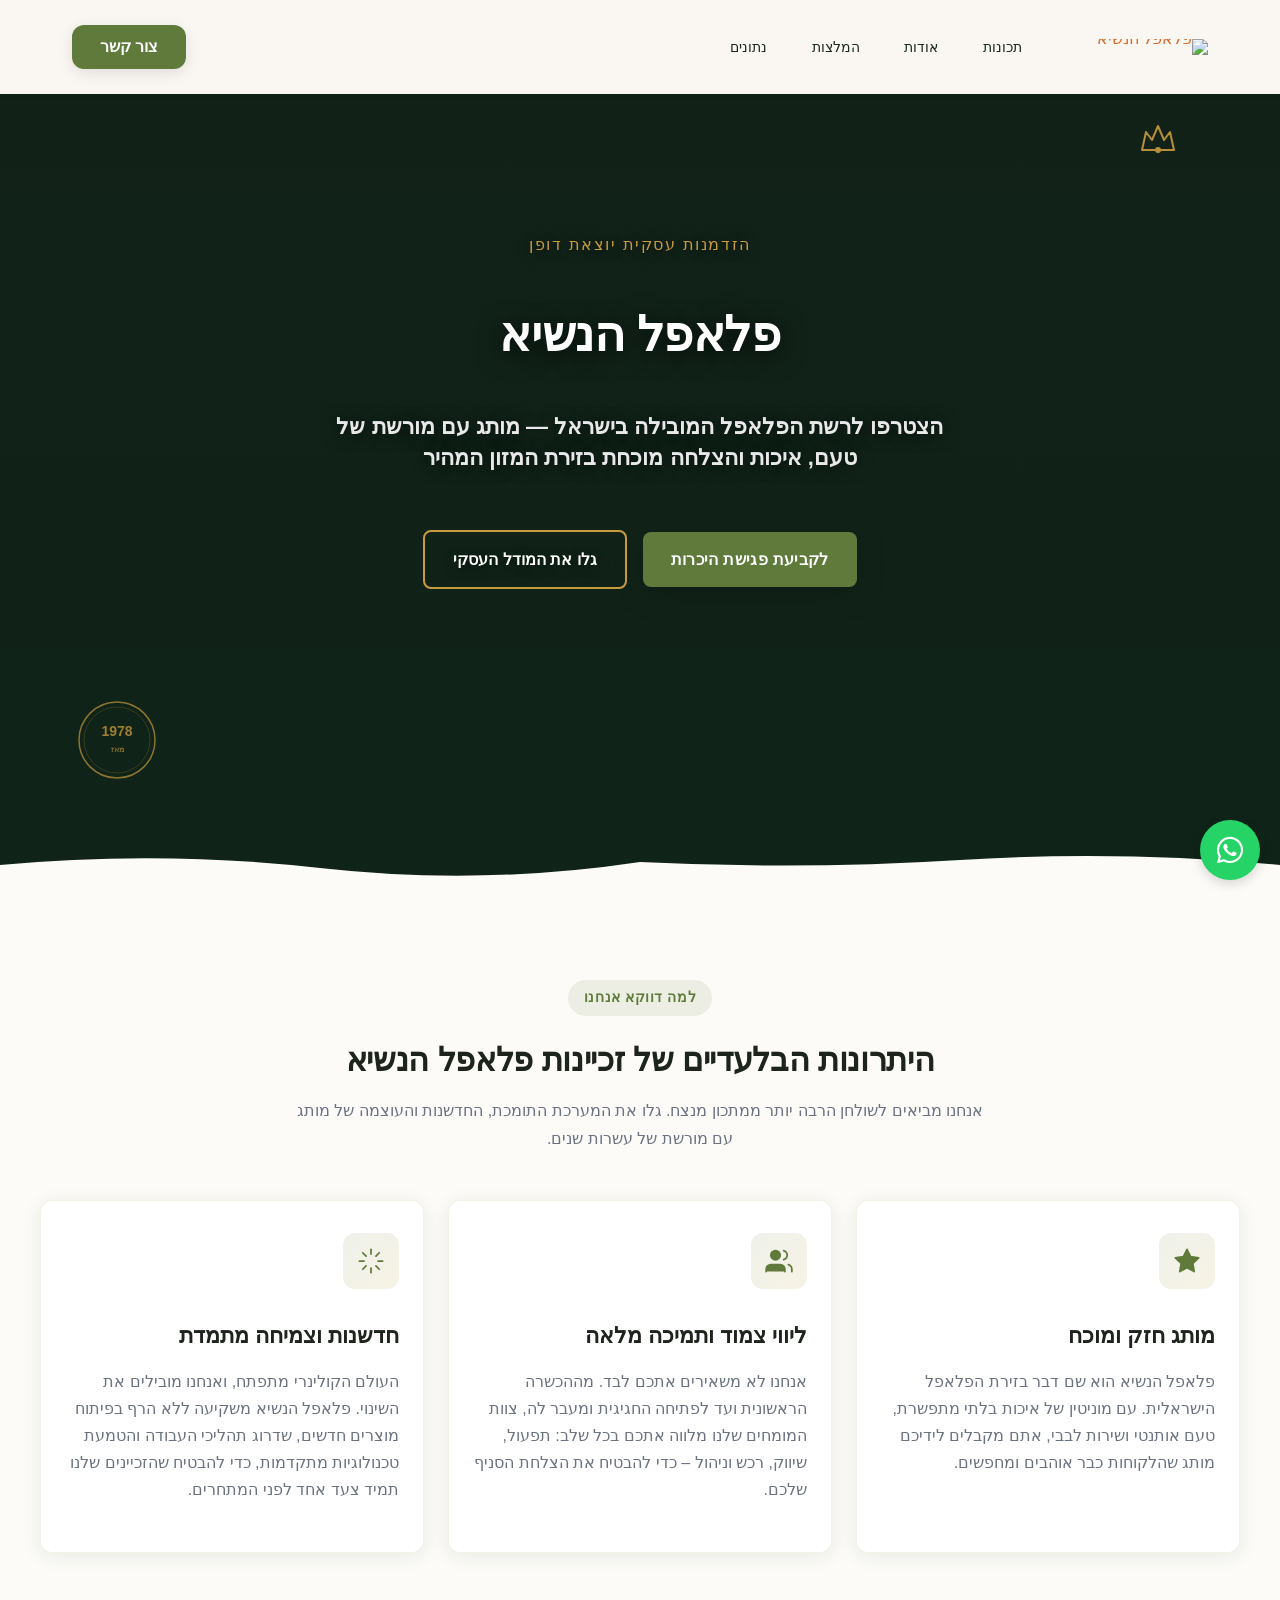
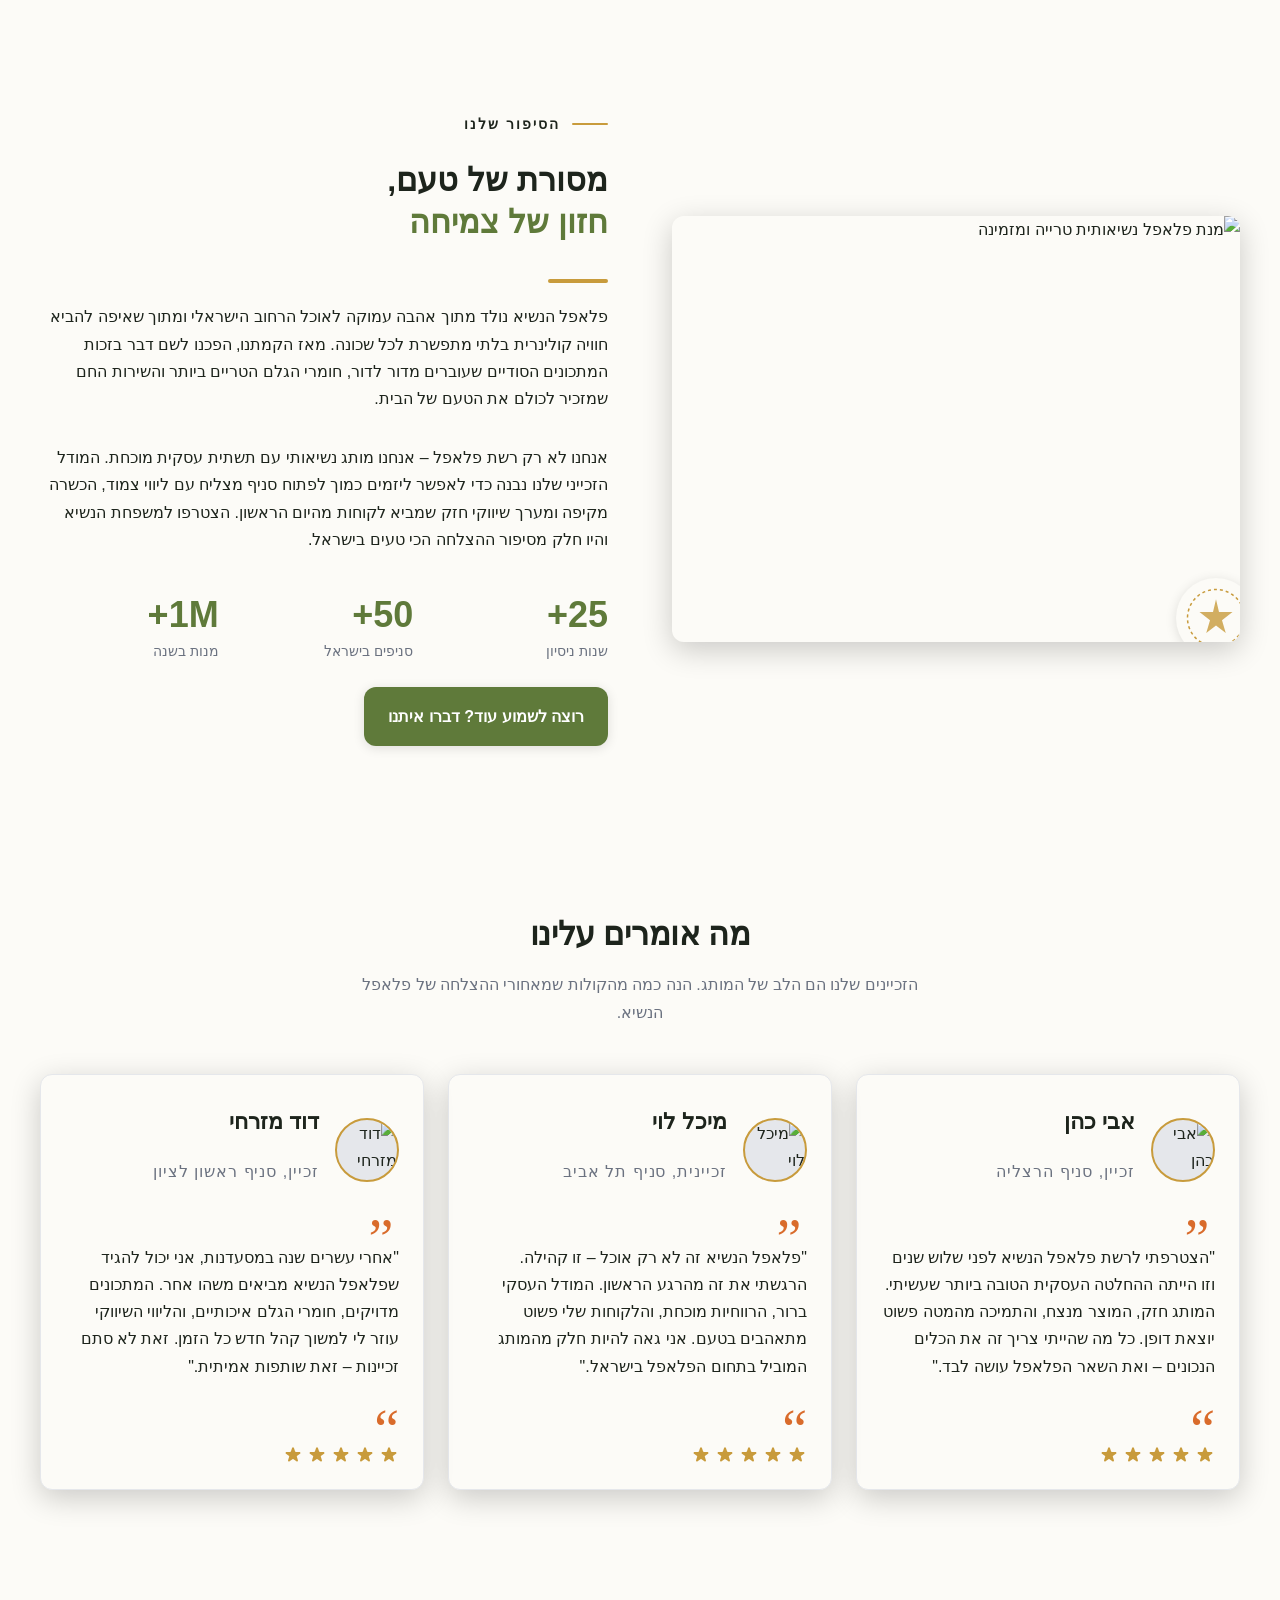
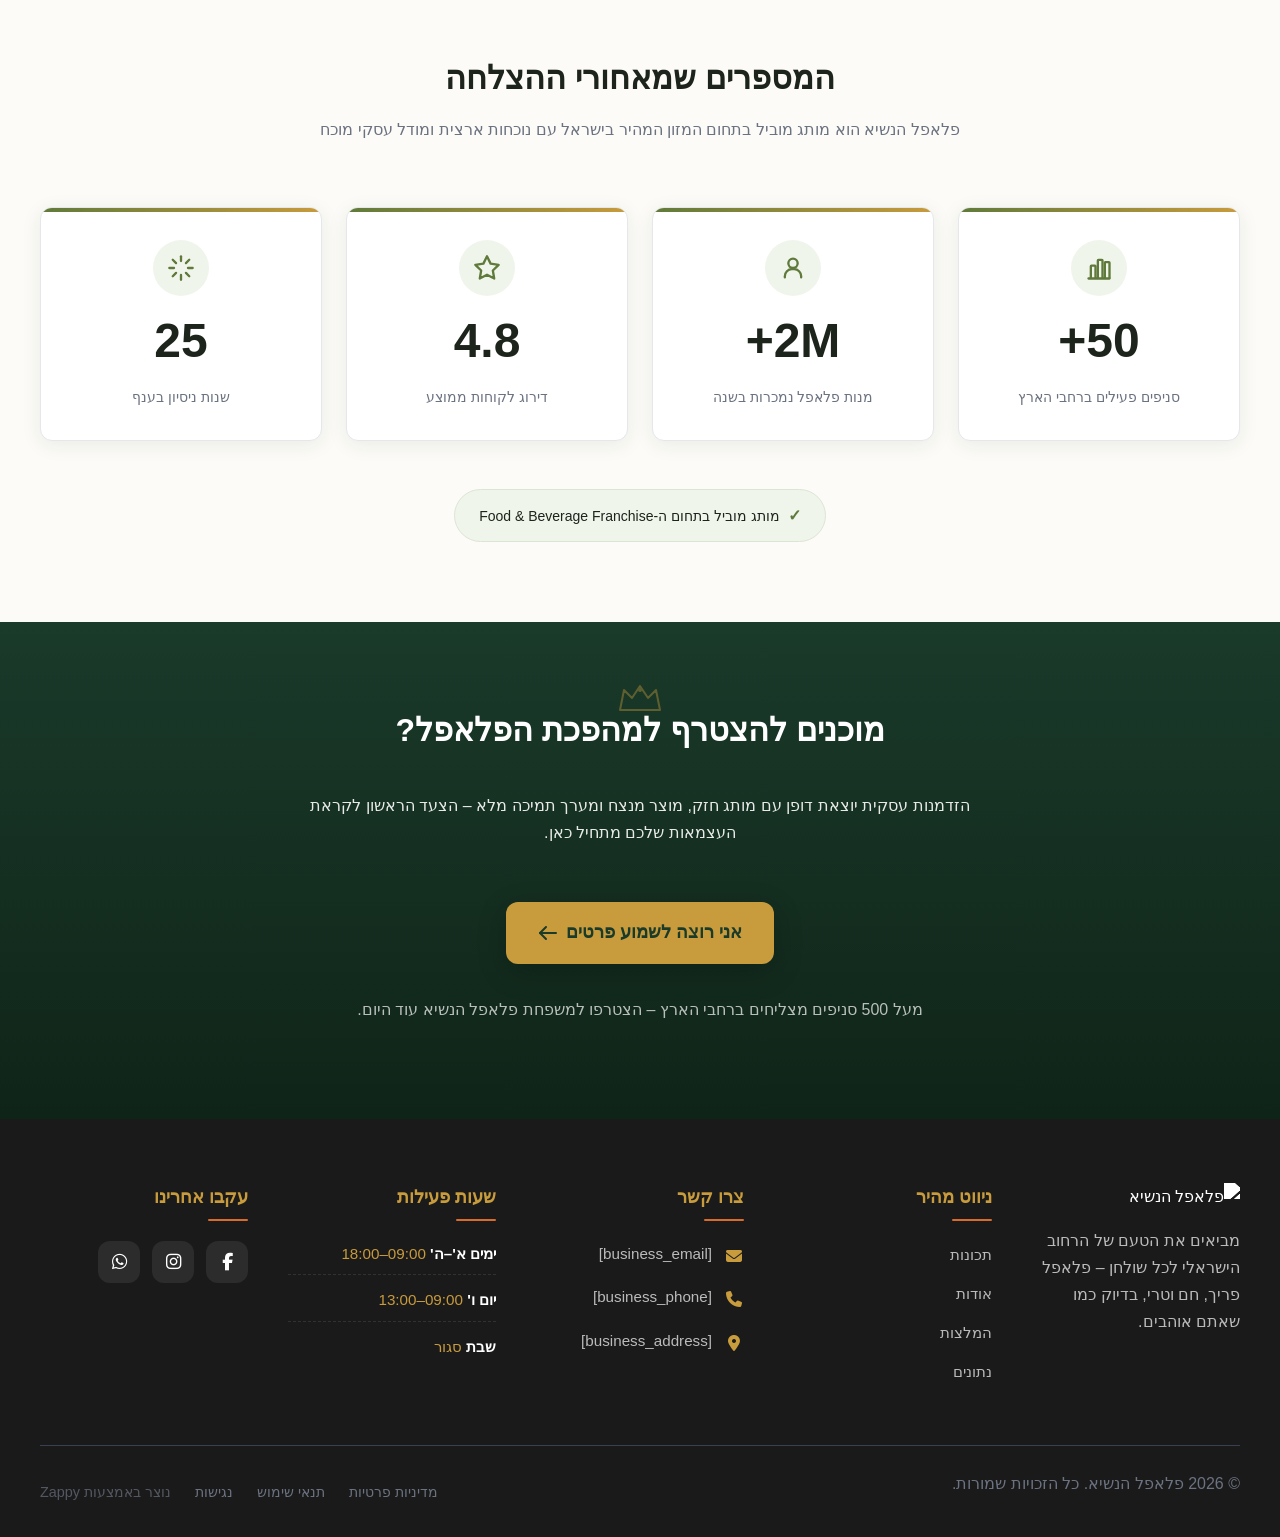
==== public/index.html @ 654249a7 "Initial website commit" ====
<!doctype html><html dir="rtl" lang="he"><head><meta charset="UTF-8"><meta content="width=device-width,initial-scale=1" name="viewport"><meta content="index, follow" name="robots"><title>זיכיון המזון שכל המדינה מדברת עליו — פלאפל הנשיא</title><meta content="הצטרפו למהפכת הטעם עם זיכיון פלאפל הנשיא — מותג רחוב ישראלי נועז שמחפש שותפים עסקיים. גלו מודל זכיינות רווחי, תמיכה מלאה ומורשת קולינרית מנצחת. השאירו פרטים עוד היום!" name="description"><meta content="זיכיון מזון ומשקאות, פלאפל הנשיא, זיכיון פלאפל, השקעה במזון, מותג אוכל ישראלי" name="keywords"><link href="/assets/favicon.ico" rel="icon" type="image/x-icon"><link href="/assets/favicon-16x16.png" rel="icon" type="image/png" sizes="16x16"><link href="/assets/favicon-32x32.png" rel="icon" type="image/png" sizes="32x32"><link href="/assets/favicon-48x48.png" rel="icon" type="image/png" sizes="48x48"><link href="/assets/favicon-192x192.png" rel="icon" type="image/png" sizes="192x192"><link href="/assets/favicon-512x512.png" rel="icon" type="image/png" sizes="512x512"><link href="/assets/apple-touch-icon.png" rel="apple-touch-icon"><script>!function(){"use strict";var t="9f944d29-55cd-401a-9d6a-0420c737afcd",e="https://api.zappy5.com/api/analytics/track",a=18e5,n=2592e6,o=!0,i=!0,r=!0;var s=function(){var e="zappy_visitor_"+t,a=null;try{if(a=localStorage.getItem(e)){var o=JSON.parse(a),i=Date.now();if(i-o.created<n)return o.lastSeen=i,localStorage.setItem(e,JSON.stringify(o)),o.id}}catch(t){console.warn("Zappy Analytics: LocalStorage not available")}var r="zv_"+Date.now()+"_"+Math.random().toString(36).substr(2,9);try{localStorage.setItem(e,JSON.stringify({id:r,created:Date.now(),lastSeen:Date.now()}))}catch(t){}return r}(),c=function(){var e="zappy_session_"+t,n=null;try{if(n=sessionStorage.getItem(e)){var o=JSON.parse(n),i=Date.now();if(i-o.timestamp<a)return o.timestamp=i,sessionStorage.setItem(e,JSON.stringify(o)),o.id}}catch(t){console.warn("Zappy Analytics: SessionStorage not available")}var r="zs_"+Date.now()+"_"+Math.random().toString(36).substr(2,9);try{sessionStorage.setItem(e,JSON.stringify({id:r,timestamp:Date.now()}))}catch(t){}return r}();function l(a,n){n=n||{};var o={website_id:t,event_type:a,page_path:window.location.pathname,referrer:document.referrer||"direct",visitor_id:s,session_id:c,metadata:n};if(navigator.sendBeacon){var i=new Blob([JSON.stringify(o)],{type:"application/json"});navigator.sendBeacon(e,i)}else fetch(e,{method:"POST",headers:{"Content-Type":"application/json"},body:JSON.stringify(o),keepalive:!0}).catch(function(t){console.warn("Zappy Analytics: Failed to track event",t)})}o&&l("pageview",{title:document.title,url:window.location.href}),i&&document.addEventListener("click",function(t){var e=t.target;if("BUTTON"===e.tagName||e.closest("button")){var a="BUTTON"===e.tagName?e:e.closest("button");l("click",{element:"button",text:a.textContent.trim().substring(0,100),id:a.id||null,class:a.className||null})}else if("A"===e.tagName||e.closest("a")){var n="A"===e.tagName?e:e.closest("a");l("navigation",{element:"link",text:n.textContent.trim().substring(0,100),href:n.href,external:n.hostname!==window.location.hostname})}},!0),r&&document.addEventListener("submit",function(t){var e=t.target;l("form_submit",{form_id:e.id||null,form_name:e.name||null,form_action:e.action||null,form_method:e.method||"GET"})},!0);var d=Date.now();window.addEventListener("beforeunload",function(){l("page_unload",{time_on_page:Math.floor((Date.now()-d)/1e3),page_path:window.location.pathname})}),window.zappyAnalytics={track:l,getVisitorId:function(){return s},getSessionId:function(){return c}}}()</script><meta content="זיכיון המזון שכל המדינה מדברת עליו — פלאפל הנשיא" property="og:title"><meta content="הצטרפו למהפכת הטעם עם זיכיון פלאפל הנשיא — מותג רחוב ישראלי נועז שמחפש שותפים עסקיים. גלו מודל זכיינות רווחי, תמיכה מלאה ומורשת קולינרית מנצחת. השאירו פרטים עוד היום!" property="og:description"><meta content="summary_large_image" name="twitter:card"><meta content="זיכיון המזון שכל המדינה מדברת עליו — פלאפל הנשיא" name="twitter:title"><meta content="הצטרפו למהפכת הטעם עם זיכיון פלאפל הנשיא — מותג רחוב ישראלי נועז שמחפש שותפים עסקיים. גלו מודל זכיינות רווחי, תמיכה מלאה ומורשת קולינרית מנצחת. השאירו פרטים עוד היום!" name="twitter:description"><meta content="website" property="og:type"><meta content="he_IL" property="og:locale"><link href="https://cdnjs.cloudflare.com/ajax/libs/font-awesome/6.4.0/css/all.min.css" rel="stylesheet"><style>.skip-link{position:absolute;top:0;left:0;transform:translateY(-200%);padding:12px 18px;background:var(--bg-dark,#1a1a1a);color:var(--text-light,#fff);font-weight:600;border-radius:0 0 8px 0;z-index:10000}.skip-link:focus{transform:none;outline:2px solid var(--ring,#fff);outline-offset:2px}:focus-visible{outline:2px solid var(--ring,currentColor);outline-offset:3px}</style><link href="/assets/favicon.ico" rel="icon" type="image/x-icon"><link href="/assets/favicon-16x16.png" rel="icon" type="image/png" sizes="16x16"><link href="/assets/favicon-32x32.png" rel="icon" type="image/png" sizes="32x32"><link href="/assets/favicon-48x48.png" rel="icon" type="image/png" sizes="48x48"><link href="/assets/favicon-192x192.png" rel="icon" type="image/png" sizes="192x192"><link href="/assets/favicon-512x512.png" rel="icon" type="image/png" sizes="512x512"><link href="/assets/apple-touch-icon.png" rel="apple-touch-icon"><link href="https://cdn.jsdelivr.net/npm/vanilla-cookieconsent@3/dist/cookieconsent.css" rel="stylesheet"/><script src="https://cdn.jsdelivr.net/npm/vanilla-cookieconsent@3/dist/cookieconsent.umd.js"></script><script src="https://cdn.jsdelivr.net/gh/mickidum/acc_toolbar/acctoolbar/acctoolbar.min.js"></script><link href="/styles.css" rel="stylesheet"><script>window.ZAPPY_WEBSITE_ID="9f944d29-55cd-401a-9d6a-0420c737afcd",window.ZAPPY_API_BASE="https://api.zappy5.com"</script><style id="zappy-dropdown-submenu-styles">#navMenu li:has(.sub-menu),.nav-menu li:has(.sub-menu),.navbar li:has(.sub-menu),nav li:has(.sub-menu){position:relative}#navMenu .sub-menu,.nav-menu .sub-menu,.navbar .sub-menu,nav .sub-menu{display:block!important;position:absolute!important;top:100%;left:0;min-width:220px;background:#fff;border-radius:8px;box-shadow:0 8px 25px rgba(0,0,0,.15);padding:8px 0;opacity:0;visibility:hidden;transform:translateY(10px);transition:all .3s ease;z-index:1000;list-style:none;pointer-events:none}#navMenu li:hover>.sub-menu,.nav-menu li:hover>.sub-menu,.navbar li:hover>.sub-menu,nav li:hover>.sub-menu{opacity:1!important;visibility:visible!important;transform:translateY(0)!important;pointer-events:auto!important}.sub-menu li{list-style:none;margin:0;padding:0}.sub-menu a{display:block!important;padding:10px 16px!important;color:var(--text-dark,#333)!important;font-weight:500;text-decoration:none;white-space:nowrap;transition:background-color .2s}.sub-menu .zappy-nav-child>a{padding-left:28px!important;font-size:.9em!important;opacity:.85!important}[dir=rtl] .sub-menu .zappy-nav-child>a,html[lang=ar] .sub-menu .zappy-nav-child>a,html[lang=he] .sub-menu .zappy-nav-child>a{padding-left:10px!important;padding-right:28px!important}.sub-menu .zappy-nav-parent>a{font-weight:600!important}.sub-menu a:hover{background-color:#f5f5f5}[dir=rtl] .nav-menu .sub-menu,[dir=rtl] .navbar .sub-menu,[dir=rtl] nav .sub-menu,html[lang=ar] .nav-menu .sub-menu,html[lang=ar] .navbar .sub-menu,html[lang=ar] nav .sub-menu,html[lang=he] .nav-menu .sub-menu,html[lang=he] .navbar .sub-menu,html[lang=he] nav .sub-menu{left:auto!important;right:0!important}.sub-menu:empty,.sub-menu:not(:has(li)):not(:has(> a)),.sub-menu:not(:has(li:not(.zappy-hidden-menu-item))):not(:has(> a)){display:none!important;opacity:0!important;visibility:hidden!important;pointer-events:none!important}li:has(.menu-group-title):hover>.sub-menu{opacity:1!important;visibility:visible!important;transform:translateY(0)!important;pointer-events:auto!important}#navMenu>li>.menu-group-title,.nav-menu>li>.menu-group-title{display:inline-block;padding:.5rem 1rem;cursor:default;user-select:none}@media (max-width:768px){#navMenu .sub-menu,.nav-menu .sub-menu,.navbar .sub-menu,nav .sub-menu{position:static!important;transform:none!important;box-shadow:none!important;background:0 0!important;max-height:0;overflow:hidden;opacity:0;visibility:hidden;transition:max-height .3s ease,opacity .3s ease;padding:0!important;border-radius:0!important}#navMenu .sub-menu.mobile-expanded,.nav-menu .sub-menu.mobile-expanded,.navbar .sub-menu.mobile-expanded{max-height:none!important;overflow-y:visible!important;opacity:1!important;visibility:visible!important;padding:8px 0 8px 16px!important}[dir=rtl] .sub-menu.mobile-expanded,html[lang=he] .sub-menu.mobile-expanded{padding:8px 16px 8px 0!important}#navMenu li:hover>.sub-menu,.nav-menu li:hover>.sub-menu,.navbar li:hover>.sub-menu,nav li:hover>.sub-menu{opacity:0;visibility:hidden;pointer-events:none}#navMenu li>.sub-menu.mobile-expanded,.nav-menu li>.sub-menu.mobile-expanded,.navbar li>.sub-menu.mobile-expanded,nav li>.sub-menu.mobile-expanded{opacity:1!important;visibility:visible!important;pointer-events:auto!important}#navMenu li:has(.sub-menu),.nav-menu li:has(.sub-menu),.navbar li:has(.sub-menu),nav li:has(.sub-menu){display:flex!important;flex-wrap:wrap!important;align-items:center!important;position:relative!important;min-height:44px!important}#navMenu li:has(.sub-menu)>a,.nav-menu li:has(.sub-menu)>a,.navbar li:has(.sub-menu)>a,nav li:has(.sub-menu)>a{flex:1!important;min-width:0!important}#navMenu li:has(.sub-menu)>.menu-group-title,.nav-menu li:has(.sub-menu)>.menu-group-title,.navbar li:has(.sub-menu)>.menu-group-title,nav li:has(.sub-menu)>.menu-group-title{flex:1!important;min-width:0!important;padding:0!important;line-height:inherit!important}#navMenu li:has(.sub-menu)>.sub-menu,.nav-menu li:has(.sub-menu)>.sub-menu,.navbar li:has(.sub-menu)>.sub-menu,nav li:has(.sub-menu)>.sub-menu{flex-basis:100%!important;width:100%!important}#navMenu li:has(.sub-menu)>a [class*=arrow],#navMenu li:has(.sub-menu)>a [class*=chevron],.nav-menu li:has(.sub-menu)>a .fa-angle-down,.nav-menu li:has(.sub-menu)>a .fa-chevron-down,.nav-menu li:has(.sub-menu)>a [class*=arrow],.nav-menu li:has(.sub-menu)>a [class*=chevron],nav li:has(.sub-menu)>a [class*=arrow],nav li:has(.sub-menu)>a [class*=chevron]{display:none!important;visibility:hidden!important}.mobile-submenu-toggle{display:flex!important;align-items:center!important;justify-content:center!important;width:44px!important;height:auto!important;background:0 0!important;border:none!important;cursor:pointer!important;color:var(--text-dark)!important;position:static!important;flex-shrink:0!important;align-self:stretch!important;z-index:2!important;padding:0!important;margin:0!important}.mobile-submenu-toggle::after{content:''!important;width:0!important;height:0!important;border-left:6px solid transparent!important;border-right:6px solid transparent!important;border-top:7px solid currentColor!important;transition:transform .3s ease!important}.mobile-submenu-toggle.expanded::after{transform:rotate(180deg)!important}.sub-menu a{padding:10px 0!important;display:block!important;color:var(--text-dark)!important;white-space:normal!important}.sub-menu .zappy-nav-child>a{padding-left:28px!important;font-size:.9em!important;opacity:.85!important}[dir=rtl] .sub-menu .zappy-nav-child>a,html[lang=ar] .sub-menu .zappy-nav-child>a,html[lang=he] .sub-menu .zappy-nav-child>a{padding-left:0!important;padding-right:28px!important}.sub-menu .zappy-nav-parent>a{font-weight:600!important}#navMenu.active,.nav-menu.active{max-width:100vw!important;overflow-x:hidden!important;box-sizing:border-box!important}.navbar .sub-menu li a,.zappy-products-dropdown .sub-menu a,nav.navbar .sub-menu li a{color:var(--text-dark)!important}}@media (min-width:769px){.mobile-submenu-toggle{display:none!important}}</style><style id="zappy-widget-visibility">html[dir=rtl] .whatsapp-float{right:20px!important;left:auto!important}html:not([dir]) .whatsapp-float,html[dir=ltr] .whatsapp-float{left:20px!important;right:auto!important}html[dir=rtl] #mic-access-tool-general-button,html[dir=rtl] #mic-init-access-tool #mic-access-tool-general-button,html[dir=rtl] #mic-init-access-tool .mic-access-tool-general-button,html[dir=rtl] ._access-icon,html[dir=rtl] .mic-access-tool-general-button{left:20px!important;right:auto!important}html:not([dir]) #mic-access-tool-general-button,html:not([dir]) #mic-init-access-tool #mic-access-tool-general-button,html:not([dir]) #mic-init-access-tool .mic-access-tool-general-button,html:not([dir]) ._access-icon,html:not([dir]) .mic-access-tool-general-button,html[dir=ltr] #mic-access-tool-general-button,html[dir=ltr] #mic-init-access-tool #mic-access-tool-general-button,html[dir=ltr] #mic-init-access-tool .mic-access-tool-general-button,html[dir=ltr] ._access-icon,html[dir=ltr] .mic-access-tool-general-button{right:20px!important;left:auto!important}@media (max-width:768px){.whatsapp-float{display:flex!important}}@media (min-width:769px){.whatsapp-float{display:flex!important}}@media (max-width:768px){#mic-access-tool-general-button,#mic-init-access-tool #mic-access-tool-general-button,#mic-init-access-tool .mic-access-tool-general-button,._access-icon,.mic-access-tool-general-button{display:flex!important;visibility:visible!important;opacity:1!important;pointer-events:auto!important}#mic-access-tool-box.opened-mic-access-tool,#mic-init-access-tool #mic-access-tool-box.opened-mic-access-tool,.mic-access-tool-box.opened-mic-access-tool{visibility:visible!important;opacity:1!important;pointer-events:auto!important}}@media (min-width:769px){#mic-access-tool-general-button,#mic-init-access-tool #mic-access-tool-general-button,#mic-init-access-tool .mic-access-tool-general-button,._access-icon,.mic-access-tool-general-button{display:flex!important;visibility:visible!important;opacity:1!important;pointer-events:auto!important}#mic-access-tool-box.opened-mic-access-tool,#mic-init-access-tool #mic-access-tool-box.opened-mic-access-tool,.mic-access-tool-box.opened-mic-access-tool{visibility:visible!important;opacity:1!important;pointer-events:auto!important}}</style></head><body><a href="#main" class="skip-link">דלג לתוכן הראשי</a><nav class="navbar" dir="rtl"><button aria-label="Menu" class="mobile-toggle" id="mobileToggle"><svg viewBox="0 0 24 24" fill="none" height="24" width="24" class="hamburger-icon"><path d="M3 12h18M3 6h18M3 18h18" stroke="currentColor" stroke-width="2" stroke-linecap="round"></path></svg> <svg viewBox="0 0 24 24" fill="none" height="24" width="24" class="close-icon" style="display:none"><path d="M18 6L6 18M6 6l12 12" stroke="currentColor" stroke-width="2" stroke-linecap="round"></path></svg></button> <button aria-label="Call" class="phone-header-btn" data-phone="[business_phone]"><svg viewBox="0 0 24 24" fill="currentColor" height="20" width="20"><path d="M22 16.92v3a2 2 0 0 1-2.18 2 19.79 19.79 0 0 1-8.63-3.07 19.5 19.5 0 0 1-6-6 19.79 19.79 0 0 1-3.07-8.67A2 2 0 0 1 4.11 2h3a2 2 0 0 1 2 1.72 12.84 12.84 0 0 0 .7 2.81 2 2 0 0 1-.45 2.11L8.09 9.91a16 16 0 0 0 6 6l1.27-1.27a2 2 0 0 1 2.11-.45 12.84 12.84 0 0 0 2.81.7A2 2 0 0 1 22 16.92z"></path></svg></button><div class="nav-container"><div class="nav-right-group"><div class="nav-brand"><a href="/" class="logo-link"><img alt="פלאפל הנשיא" src="/assets/site---------image-1.webp" class="logo"></a></div><ul class="nav-menu" id="navMenu"><li><a href="#features">תכונות</a></li><li><a href="#about">אודות</a></li><li><a href="#testimonials">המלצות</a></li><li><a href="#stats">נתונים</a></li></ul></div><div class="nav-cta-container"><a href="#cta" class="nav-cta-btn">צור קשר</a></div></div></nav><script>window.addEventListener("load",function(){const e=document.querySelector(".navbar, nav, header");if(!e)return void console.log("[Navbar] Navbar element not found");let t=document.getElementById("mobileToggle")||document.querySelector(".mobile-toggle")||document.querySelector(".hamburger")||document.querySelector(".hamburger-menu")||document.querySelector(".menu-toggle")||document.querySelector(".burger-menu")||document.querySelector('[aria-label="Menu"]')||document.querySelector('[aria-label="תפריט"]');const n=document.querySelector(".phone-header-btn"),o=window.getComputedStyle(e);let r=o.backgroundColor;if(console.log("[Navbar] Initial navbar background:",r),"transparent"===r||"rgba(0, 0, 0, 0)"===r||r.startsWith("rgba")&&r.includes(", 0)")){const e=o.backgroundImage;if(e&&"none"!==e)console.log("[Navbar] Navbar has background image/gradient, using dark text"),r="rgb(240, 240, 240)";else{const e=window.getComputedStyle(document.body).backgroundColor;console.log("[Navbar] Navbar transparent, using body background:",e),r=e}}const a=r.match(/\d+/g);if(a&&a.length>=3){const e=(.299*parseInt(a[0])+.587*parseInt(a[1])+.114*parseInt(a[2]))/255;console.log("[Navbar] Mobile button colors preserved from Claude CSS (luminance:",e.toFixed(2)+")");const o=document.createElement("style");o.id="zappy-mobile-nav-fix";document.documentElement.lang;document.documentElement.dir,o.textContent='\n        /* Hide mobile buttons on desktop, show only on mobile */\n        @media (min-width: 769px) {\n          .mobile-toggle,\n          .phone-header-btn {\n            display: none !important;\n          }\n        }\n        \n        /* Show and position mobile buttons correctly on mobile */\n        @media (max-width: 768px) {\n          .navbar,\n          nav.navbar {\n            min-height: 70px !important;\n          }\n\n          .mobile-toggle,\n          .phone-header-btn {\n            position: absolute !important;\n            top: 0 !important;\n            bottom: 0 !important;\n            margin-top: auto !important;\n            margin-bottom: auto !important;\n            transform: none !important;\n            z-index: 1001 !important;\n            display: flex !important;\n            align-items: center !important;\n            justify-content: center !important;\n            width: 36px !important;\n            height: 36px !important;\n            border-radius: 50% !important;\n            border: none !important;\n            cursor: pointer !important;\n            padding: 6px !important;\n            background: none !important;\n            color: var(--nav-text, var(--text-dark)) !important;\n            touch-action: manipulation !important;\n            -webkit-tap-highlight-color: transparent !important;\n          }\n\n          html[data-zappy-site-type="ecommerce"] .phone-header-btn,\n          body[data-zappy-site-type="ecommerce"] .phone-header-btn,\n          html[data-zappy-site-type="ecommerce"] header .phone-header-btn,\n          html[data-zappy-site-type="ecommerce"] nav .phone-header-btn {\n            display: none !important;\n            visibility: hidden !important;\n            width: 0 !important;\n            height: 0 !important;\n            min-width: 0 !important;\n            overflow: hidden !important;\n          }\n          \n          /* LTR positioning (default): hamburger LEFT, phone RIGHT */\n          html:not([dir="rtl"]):not([lang="he"]):not([lang="ar"]) .mobile-toggle,\n          html[dir="ltr"] .mobile-toggle {\n            left: 12px !important;\n            right: auto !important;\n          }\n          html:not([dir="rtl"]):not([lang="he"]):not([lang="ar"]) .phone-header-btn,\n          html[dir="ltr"] .phone-header-btn {\n            right: 12px !important;\n            left: auto !important;\n          }\n          \n          /* RTL positioning: hamburger RIGHT, phone LEFT */\n          html[dir="rtl"] .mobile-toggle,\n          html[lang="he"] .mobile-toggle,\n          html[lang="ar"] .mobile-toggle {\n            right: 12px !important;\n            left: auto !important;\n          }\n          html[dir="rtl"] .phone-header-btn,\n          html[lang="he"] .phone-header-btn,\n          html[lang="ar"] .phone-header-btn {\n            left: 12px !important;\n            right: auto !important;\n          }\n          \n          /* CRITICAL: Ensure nav-container has min-height on mobile */\n          /* All children are positioned absolutely/fixed on mobile, so height:auto collapses to 0 */\n          .nav-container {\n            min-height: 70px !important;\n            position: relative !important;\n          }\n          \n          /* Ensure SVG icons are properly sized and inherit color */\n          .mobile-toggle svg,\n          .phone-header-btn svg {\n            width: 24px !important;\n            height: 24px !important;\n            /* Don\'t force display - let JavaScript control hamburger/close toggle */\n          }\n          \n          /* Reset nav-cta-container on mobile - remove desktop box-shadow/padding */\n          /* that creates a visible ghost box when CTA button is hidden */\n          .nav-cta-container {\n            box-shadow: none !important;\n            padding: 0 !important;\n          }\n          \n          /* Hide nav-cta-container entirely on mobile when there\'s no lang-switcher */\n          /* (only the CTA button is inside, and it\'s hidden on mobile) */\n          .nav-cta-container:not(:has(.lang-switcher)) {\n            display: none !important;\n          }\n          \n          /* CRITICAL: Prevent hero image fade gradient from bleeding over headline text */\n          /* The .image-fade-gradient has bottom: -30px (extends below parent) */\n          /* On mobile stacked layout, this overlaps the h1 text below the image */\n          .hero-image-column {\n            overflow: hidden !important;\n          }\n          .image-fade-gradient {\n            bottom: 0 !important;\n          }\n          \n          /* Hide desktop language switcher on mobile - hamburger menu handles it */\n          /* High specificity to override stored CSS */\n          .lang-switcher,\n          .nav-cta-container .lang-switcher,\n          .nav-container .lang-switcher,\n          .navbar .lang-switcher,\n          .navbar .nav-cta-container .lang-switcher {\n            display: none !important;\n          }\n        }\n      ';const r=document.getElementById("zappy-mobile-nav-fix");r&&r.remove(),document.head.appendChild(o),console.log("[Navbar] Critical CSS injected for mobile nav positioning");const i=window.innerWidth<=768;if(t){const e=t.querySelector(".hamburger-icon"),n=t.querySelector(".close-icon");e&&(e.style.setProperty("width","24px","important"),e.style.setProperty("height","24px","important"),e.style.setProperty("display","block","important")),n&&(n.style.setProperty("width","24px","important"),n.style.setProperty("height","24px","important"),n.style.setProperty("display","none","important")),i?(t.style.setProperty("position","absolute","important"),t.style.setProperty("top","0","important"),t.style.setProperty("bottom","0","important"),t.style.setProperty("margin-top","auto","important"),t.style.setProperty("margin-bottom","auto","important"),t.style.setProperty("transform","none","important"),t.style.setProperty("z-index","1001","important"),t.style.removeProperty("left"),t.style.removeProperty("right"),console.log("[Navbar] Mobile toggle positioning applied (mobile viewport)")):(t.style.removeProperty("position"),t.style.removeProperty("top"),t.style.removeProperty("transform"),t.style.removeProperty("z-index"),t.style.removeProperty("left"),t.style.removeProperty("right"),console.log("[Navbar] Desktop viewport - cleared mobile toggle inline positioning"))}if(n){const e=n.querySelector("svg");e&&(e.style.width="24px",e.style.height="24px",e.setAttribute("width","24"),e.setAttribute("height","24")),i?(n.style.setProperty("position","absolute","important"),n.style.setProperty("top","0","important"),n.style.setProperty("bottom","0","important"),n.style.setProperty("margin-top","auto","important"),n.style.setProperty("margin-bottom","auto","important"),n.style.setProperty("transform","none","important"),n.style.setProperty("z-index","1001","important"),n.style.removeProperty("left"),n.style.removeProperty("right"),console.log("[Navbar] Phone button positioning applied (mobile viewport)")):(n.style.removeProperty("position"),n.style.removeProperty("top"),n.style.removeProperty("transform"),n.style.removeProperty("z-index"),n.style.removeProperty("left"),n.style.removeProperty("right"),console.log("[Navbar] Desktop viewport - cleared phone button inline positioning"))}}else console.log("[Navbar] Could not parse background color:",r);t=document.getElementById("mobileToggle")||document.querySelector(".mobile-toggle")||document.querySelector(".hamburger")||document.querySelector(".hamburger-menu")||document.querySelector(".menu-toggle")||document.querySelector(".burger-menu")||document.querySelector('[aria-label="Menu"]')||document.querySelector('[aria-label="תפריט"]');const i=document.getElementById("navMenu")||document.querySelector(".nav-menu")||document.querySelector(".nav-links")||document.querySelector("nav ul:not(.submenu)");if(!t||!i)return void console.log("[Navbar] Mobile toggle or menu not found:",{toggle:!!t,menu:!!i});i.id||(i.id="navMenu"),console.log("[Navbar] Initializing mobile menu...");const l=t.cloneNode(!0);t.parentNode.replaceChild(l,t);var s=0;function p(e){var t=Date.now();t-s<300||(s=t,function(e){e.preventDefault(),e.stopPropagation();const t=l.querySelector(".hamburger-icon"),n=l.querySelector(".close-icon");i.classList.contains("active")?(i.classList.remove("active"),t&&t.style.setProperty("display","block","important"),n&&n.style.setProperty("display","none","important"),document.body.style.overflow="",console.log("[Navbar] Menu closed")):(i.classList.add("active"),t&&t.style.setProperty("display","none","important"),n&&n.style.setProperty("display","block","important"),document.body.style.overflow="hidden",console.log("[Navbar] Menu opened"))}(e))}l.addEventListener("click",p),l.addEventListener("touchend",p),i.querySelectorAll("a").forEach(function(e){e.addEventListener("click",function(){if("#"===this.getAttribute("href"))return;const e=l.querySelector(".hamburger-icon"),t=l.querySelector(".close-icon");i.classList.remove("active"),e&&e.style.setProperty("display","block","important"),t&&t.style.setProperty("display","none","important"),document.body.style.overflow="",console.log("[Navbar] Menu closed (link clicked)")})});var m=i.querySelectorAll(".dropdown-toggle");m.forEach(function(e){e.addEventListener("click",function(e){e.preventDefault(),e.stopPropagation();var t=this.closest(".nav-dropdown");t&&(t.parentNode.querySelectorAll(".nav-dropdown.open").forEach(function(e){e!==t&&e.classList.remove("open")}),t.classList.toggle("open"),console.log("[Navbar] Dropdown toggled:",t.classList.contains("open")?"open":"closed"))})}),document.addEventListener("click",function(e){e.target.closest(".nav-dropdown")||document.querySelectorAll(".nav-dropdown.open").forEach(function(e){e.classList.remove("open")})}),console.log("[Navbar] Dropdown handlers initialized for "+m.length+" dropdowns"),n&&n.addEventListener("click",function(){const e=document.querySelectorAll('a[href^="tel:"]'),t=e.length>0?e[0].getAttribute("href").replace("tel:",""):"[business_phone]";window.location.href="tel:"+t,console.log("[Navbar] Phone button clicked")}),console.log("[Navbar] Mobile menu initialized successfully")})</script><main id="main"><section class="index-hero-section" data-band-index="0" data-layout-spec="דף הבית-hero" id="hero" data-hero-type="fullscreen-scrim"><div class="index-hero-section__bg-wrapper"><img alt="פלאפל הנשיא - דוכן פלאפל חם ומזמין" src="/assets/site-index-hero-image-1.webp" class="index-hero-section__bg-img" data-context="Warm, inviting falafel stand with golden fried falafel balls, fresh pita, and vibrant salads, shot in natural light with a slightly editorial, aspirational feel. The background shows a bustling Israeli market street." data-placeholder="index-hero-image-1" height="600" loading="eager" width="1200" data-hero-bg="true" fetchpriority="high"></div><div class="index-hero-section__scrim" aria-hidden="true"></div><div class="index-hero-section__crown" aria-hidden="true"><svg viewBox="0 0 40 40" xmlns="http://www.w3.org/2000/svg" data-no-icon-edit="true"><path d="M4,30 L8,12 L14,20 L20,6 L26,20 L32,12 L36,30 Z" stroke="var(--secondary)" stroke-width="2" stroke-linejoin="round" fill="none"></path><circle cx="20" cy="30" r="3" fill="var(--secondary)"></circle></svg></div><div class="index-hero-section__badge" aria-hidden="true"><svg viewBox="0 0 80 80" xmlns="http://www.w3.org/2000/svg" data-no-icon-edit="true"><circle cx="40" cy="40" r="38" fill="none" opacity="0.8" stroke="var(--secondary)" stroke-width="1.5"></circle><circle cx="40" cy="40" r="33" fill="none" opacity="0.5" stroke="var(--secondary)" stroke-width="0.5"></circle><text fill="var(--secondary)" font-family="Inter, sans-serif" font-size="14" font-weight="700" opacity="0.9" text-anchor="middle" x="40" y="36">1978</text><text fill="var(--secondary)" font-family="Inter, sans-serif" font-size="8" font-weight="600" opacity="0.7" text-anchor="middle" x="40" y="52">מאז</text></svg></div><div class="index-hero-section__content"><p class="index-hero-section__label">הזדמנות עסקית יוצאת דופן</p><h1 class="index-hero-section__headline">פלאפל הנשיא</h1><h3 class="index-hero-section__subheadline">הצטרפו לרשת הפלאפל המובילה בישראל — מותג עם מורשת של טעם, איכות והצלחה מוכחת בזירת המזון המהיר</h3><div class="index-hero-section__cta-group"><a href="#contact" class="index-hero-section__btn-primary">לקביעת פגישת היכרות</a> <a href="#about" class="index-hero-section__btn-secondary">גלו את המודל העסקי</a></div></div><div class="index-hero-section__divider-wrapper" aria-hidden="true"><svg viewBox="0 0 1200 80" xmlns="http://www.w3.org/2000/svg" data-no-icon-edit="true" preserveAspectRatio="none"><path d="M0,80 L0,45 Q150,30 300,48 T600,42 Q750,50 900,40 T1200,45 L1200,80 Z" fill="var(--bg-light)"></path></svg></div></section><section class="index-features-section" data-band-index="1" data-layout-spec="דף הבית-features" id="features"><div class="features-container"><div class="features-header"><span class="features-label">למה דווקא אנחנו</span><h2 class="features-heading">היתרונות הבלעדיים של זכיינות פלאפל הנשיא</h2><p class="features-subtitle">אנחנו מביאים לשולחן הרבה יותר ממתכון מנצח. גלו את המערכת התומכת, החדשנות והעוצמה של מותג עם מורשת של עשרות שנים.</p></div><div class="features-grid"><article class="feature-card"><div class="feature-icon-wrapper"><svg viewBox="0 0 24 24" fill="none" data-element-type="icon" data-icon-type="svg" xmlns="http://www.w3.org/2000/svg" class="feature-icon"><path d="M12 2L15.09 8.26L22 9.27L17 14.14L18.18 21.02L12 17.77L5.82 21.02L7 14.14L2 9.27L8.91 8.26L12 2Z" stroke="currentColor" stroke-width="1.5" stroke-linecap="round" stroke-linejoin="round" fill="currentColor"></path></svg></div><h3 class="feature-title">מותג חזק ומוכח</h3><p class="feature-description">פלאפל הנשיא הוא שם דבר בזירת הפלאפל הישראלית. עם מוניטין של איכות בלתי מתפשרת, טעם אותנטי ושירות לבבי, אתם מקבלים לידיכם מותג שהלקוחות כבר אוהבים ומחפשים.</p></article><article class="feature-card"><div class="feature-icon-wrapper"><svg viewBox="0 0 24 24" fill="none" data-element-type="icon" data-icon-type="svg" xmlns="http://www.w3.org/2000/svg" class="feature-icon"><path d="M17 21V19C17 17.9391 16.5786 16.9217 15.8284 16.1716C15.0783 15.4214 14.0609 15 13 15H5C3.93913 15 2.92172 15.4214 2.17157 16.1716C1.42143 16.9217 1 17.9391 1 19V21" stroke="currentColor" stroke-width="1.5" stroke-linecap="round" stroke-linejoin="round" fill="currentColor"></path><path d="M9 11C11.2091 11 13 9.20914 13 7C13 4.79086 11.2091 3 9 3C6.79086 3 5 4.79086 5 7C5 9.20914 6.79086 11 9 11Z" stroke="currentColor" stroke-width="1.5" stroke-linecap="round" stroke-linejoin="round" fill="currentColor"></path><path d="M23 21V19C22.9993 18.1137 22.7044 17.2528 22.1614 16.5523C21.6184 15.8519 20.8581 15.3516 20 15.13" stroke="currentColor" stroke-width="1.5" stroke-linecap="round" stroke-linejoin="round" fill="none"></path><path d="M16 3.13C16.8604 3.35031 17.623 3.85071 18.1676 4.55232C18.7122 5.25392 19.0078 6.11683 19.0078 7.005C19.0078 7.89318 18.7122 8.75608 18.1676 9.45769C17.623 10.1593 16.8604 10.6597 16 10.88" stroke="currentColor" stroke-width="1.5" stroke-linecap="round" stroke-linejoin="round" fill="none"></path></svg></div><h3 class="feature-title">ליווי צמוד ותמיכה מלאה</h3><p class="feature-description">אנחנו לא משאירים אתכם לבד. מההכשרה הראשונית ועד לפתיחה החגיגית ומעבר לה, צוות המומחים שלנו מלווה אתכם בכל שלב: תפעול, שיווק, רכש וניהול – כדי להבטיח את הצלחת הסניף שלכם.</p></article><article class="feature-card"><div class="feature-icon-wrapper"><svg viewBox="0 0 24 24" fill="none" data-element-type="icon" data-icon-type="svg" xmlns="http://www.w3.org/2000/svg" class="feature-icon"><path d="M12 2V6" stroke="currentColor" stroke-width="1.5" stroke-linecap="round" stroke-linejoin="round" fill="none"></path><path d="M12 18V22" stroke="currentColor" stroke-width="1.5" stroke-linecap="round" stroke-linejoin="round" fill="none"></path><path d="M4.93 4.93L7.76 7.76" stroke="currentColor" stroke-width="1.5" stroke-linecap="round" stroke-linejoin="round" fill="none"></path><path d="M16.24 16.24L19.07 19.07" stroke="currentColor" stroke-width="1.5" stroke-linecap="round" stroke-linejoin="round" fill="none"></path><path d="M2 12H6" stroke="currentColor" stroke-width="1.5" stroke-linecap="round" stroke-linejoin="round" fill="none"></path><path d="M18 12H22" stroke="currentColor" stroke-width="1.5" stroke-linecap="round" stroke-linejoin="round" fill="none"></path><path d="M4.93 19.07L7.76 16.24" stroke="currentColor" stroke-width="1.5" stroke-linecap="round" stroke-linejoin="round" fill="none"></path><path d="M16.24 7.76L19.07 4.93" stroke="currentColor" stroke-width="1.5" stroke-linecap="round" stroke-linejoin="round" fill="none"></path></svg></div><h3 class="feature-title">חדשנות וצמיחה מתמדת</h3><p class="feature-description">העולם הקולינרי מתפתח, ואנחנו מובילים את השינוי. פלאפל הנשיא משקיעה ללא הרף בפיתוח מוצרים חדשים, שדרוג תהליכי העבודה והטמעת טכנולוגיות מתקדמות, כדי להבטיח שהזכיינים שלנו תמיד צעד אחד לפני המתחרים.</p></article></div></div></section><section class="index-about-section" data-band-index="2" data-layout-spec="דף הבית-about" id="about"><div class="index-about-section__container"><div class="index-about-section__image-col"><div class="index-about-section__image-wrapper"><img alt="מנת פלאפל נשיאותית טרייה ומזמינה" src="/assets/site-index-about-image-1.webp" data-context="A warm, inviting photo of a freshly made falafel pita from Falafel HaNasi, stuffed with golden falafel balls, fresh salad, tahini, and pickles, held in hands against a blurred street-food background. The lighting is natural and appetizing, emphasizing the quality and freshness of the ingredients." data-placeholder="index-about-image-1" height="400" loading="lazy" width="600" decoding="async"><div class="index-about-section__badge" aria-hidden="true"><svg viewBox="0 0 80 80" fill="none" xmlns="http://www.w3.org/2000/svg"><circle cx="40" cy="40" r="38" stroke="var(--secondary)" stroke-width="2" stroke-dasharray="4 4"></circle><path d="M40 15 L44 32 L62 32 L48 43 L53 60 L40 50 L27 60 L32 43 L18 32 L36 32 Z" fill="var(--secondary)" opacity="0.8"></path></svg></div></div></div><div class="index-about-section__content-col"><div class="index-about-section__text-block"><span class="index-about-section__pretitle">הסיפור שלנו</span><h2 class="index-about-section__heading">מסורת של טעם,<br><span class="index-about-section__heading-accent">חזון של צמיחה</span></h2><div class="index-about-section__divider" aria-hidden="true"></div><p class="index-about-section__paragraph">פלאפל הנשיא נולד מתוך אהבה עמוקה לאוכל הרחוב הישראלי ומתוך שאיפה להביא חוויה קולינרית בלתי מתפשרת לכל שכונה. מאז הקמתנו, הפכנו לשם דבר בזכות המתכונים הסודיים שעוברים מדור לדור, חומרי הגלם הטריים ביותר והשירות החם שמזכיר לכולם את הטעם של הבית.</p><p class="index-about-section__paragraph">אנחנו לא רק רשת פלאפל – אנחנו מותג נשיאותי עם תשתית עסקית מוכחת. המודל הזכייני שלנו נבנה כדי לאפשר ליזמים כמוך לפתוח סניף מצליח עם ליווי צמוד, הכשרה מקיפה ומערך שיווקי חזק שמביא לקוחות מהיום הראשון. הצטרפו למשפחת הנשיא והיו חלק מסיפור ההצלחה הכי טעים בישראל.</p><div class="index-about-section__stats"><div class="index-about-section__stat-item"><span class="index-about-section__stat-number">25+</span> <span class="index-about-section__stat-label">שנות ניסיון</span></div><div class="index-about-section__stat-item"><span class="index-about-section__stat-number">50+</span> <span class="index-about-section__stat-label">סניפים בישראל</span></div><div class="index-about-section__stat-item"><span class="index-about-section__stat-number">1M+</span> <span class="index-about-section__stat-label">מנות בשנה</span></div></div><a href="#contact" class="index-about-section__cta">רוצה לשמוע עוד? דברו איתנו</a></div></div></div></section><section class="index-testimonials-section" data-band-index="3" data-layout-spec="דף הבית-testimonials" id="testimonials" dir="rtl"><div class="index-testimonials-section__container"><div class="index-testimonials-section__header"><h2 class="index-testimonials-section__title">מה אומרים עלינו</h2><p class="index-testimonials-section__subtitle">הזכיינים שלנו הם הלב של המותג. הנה כמה מהקולות שמאחורי ההצלחה של פלאפל הנשיא.</p></div><div class="index-testimonials-section__grid"><article class="index-testimonials-section__card"><div class="index-testimonials-section__card-header"><div class="index-testimonials-section__avatar-wrapper"><img alt="אבי כהן" src="/assets/site-testimonial-avi-cohen.webp" class="index-testimonials-section__avatar" data-context="Portrait of a smiling Israeli franchisee in his 40s, wearing a casual polo shirt, standing in front of his falafel shop" data-placeholder="testimonial-avi-cohen" height="64" loading="lazy" width="64"></div><div class="index-testimonials-section__author-info"><h3 class="index-testimonials-section__author-name">אבי כהן</h3><p class="index-testimonials-section__author-role">זכיין, סניף הרצליה</p></div></div><blockquote class="index-testimonials-section__quote"><p>"הצטרפתי לרשת פלאפל הנשיא לפני שלוש שנים וזו הייתה ההחלטה העסקית הטובה ביותר שעשיתי. המותג חזק, המוצר מנצח, והתמיכה מהמטה פשוט יוצאת דופן. כל מה שהייתי צריך זה את הכלים הנכונים – ואת השאר הפלאפל עושה לבד."</p></blockquote><div class="index-testimonials-section__rating" aria-label="5 מתוך 5 כוכבים"><svg viewBox="0 0 20 20" fill="currentColor" data-element-type="icon" data-icon-type="svg" height="20" width="20"><path d="M9.049 2.927c.3-.921 1.603-.921 1.902 0l1.07 3.292a1 1 0 00.95.69h3.462c.969 0 1.371 1.24.588 1.81l-2.8 2.034a1 1 0 00-.364 1.118l1.07 3.292c.3.921-.755 1.688-1.54 1.118l-2.8-2.034a1 1 0 00-1.175 0l-2.8 2.034c-.784.57-1.838-.197-1.539-1.118l1.07-3.292a1 1 0 00-.364-1.118L2.98 8.72c-.783-.57-.38-1.81.588-1.81h3.461a1 1 0 00.951-.69l1.07-3.292z"></path></svg> <svg viewBox="0 0 20 20" fill="currentColor" data-element-type="icon" data-icon-type="svg" height="20" width="20"><path d="M9.049 2.927c.3-.921 1.603-.921 1.902 0l1.07 3.292a1 1 0 00.95.69h3.462c.969 0 1.371 1.24.588 1.81l-2.8 2.034a1 1 0 00-.364 1.118l1.07 3.292c.3.921-.755 1.688-1.54 1.118l-2.8-2.034a1 1 0 00-1.175 0l-2.8 2.034c-.784.57-1.838-.197-1.539-1.118l1.07-3.292a1 1 0 00-.364-1.118L2.98 8.72c-.783-.57-.38-1.81.588-1.81h3.461a1 1 0 00.951-.69l1.07-3.292z"></path></svg> <svg viewBox="0 0 20 20" fill="currentColor" data-element-type="icon" data-icon-type="svg" height="20" width="20"><path d="M9.049 2.927c.3-.921 1.603-.921 1.902 0l1.07 3.292a1 1 0 00.95.69h3.462c.969 0 1.371 1.24.588 1.81l-2.8 2.034a1 1 0 00-.364 1.118l1.07 3.292c.3.921-.755 1.688-1.54 1.118l-2.8-2.034a1 1 0 00-1.175 0l-2.8 2.034c-.784.57-1.838-.197-1.539-1.118l1.07-3.292a1 1 0 00-.364-1.118L2.98 8.72c-.783-.57-.38-1.81.588-1.81h3.461a1 1 0 00.951-.69l1.07-3.292z"></path></svg> <svg viewBox="0 0 20 20" fill="currentColor" data-element-type="icon" data-icon-type="svg" height="20" width="20"><path d="M9.049 2.927c.3-.921 1.603-.921 1.902 0l1.07 3.292a1 1 0 00.95.69h3.462c.969 0 1.371 1.24.588 1.81l-2.8 2.034a1 1 0 00-.364 1.118l1.07 3.292c.3.921-.755 1.688-1.54 1.118l-2.8-2.034a1 1 0 00-1.175 0l-2.8 2.034c-.784.57-1.838-.197-1.539-1.118l1.07-3.292a1 1 0 00-.364-1.118L2.98 8.72c-.783-.57-.38-1.81.588-1.81h3.461a1 1 0 00.951-.69l1.07-3.292z"></path></svg> <svg viewBox="0 0 20 20" fill="currentColor" data-element-type="icon" data-icon-type="svg" height="20" width="20"><path d="M9.049 2.927c.3-.921 1.603-.921 1.902 0l1.07 3.292a1 1 0 00.95.69h3.462c.969 0 1.371 1.24.588 1.81l-2.8 2.034a1 1 0 00-.364 1.118l1.07 3.292c.3.921-.755 1.688-1.54 1.118l-2.8-2.034a1 1 0 00-1.175 0l-2.8 2.034c-.784.57-1.838-.197-1.539-1.118l1.07-3.292a1 1 0 00-.364-1.118L2.98 8.72c-.783-.57-.38-1.81.588-1.81h3.461a1 1 0 00.951-.69l1.07-3.292z"></path></svg></div></article><article class="index-testimonials-section__card"><div class="index-testimonials-section__card-header"><div class="index-testimonials-section__avatar-wrapper"><img alt="מיכל לוי" src="/assets/site-testimonial-michal-levi.webp" class="index-testimonials-section__avatar" data-context="Portrait of a confident Israeli businesswoman in her late 30s, smiling warmly, wearing a stylish blouse, standing near a restaurant counter" data-placeholder="testimonial-michal-levi" height="64" loading="lazy" width="64"></div><div class="index-testimonials-section__author-info"><h3 class="index-testimonials-section__author-name">מיכל לוי</h3><p class="index-testimonials-section__author-role">זכיינית, סניף תל אביב</p></div></div><blockquote class="index-testimonials-section__quote"><p>"פלאפל הנשיא זה לא רק אוכל – זו קהילה. הרגשתי את זה מהרגע הראשון. המודל העסקי ברור, הרווחיות מוכחת, והלקוחות שלי פשוט מתאהבים בטעם. אני גאה להיות חלק מהמותג המוביל בתחום הפלאפל בישראל."</p></blockquote><div class="index-testimonials-section__rating" aria-label="5 מתוך 5 כוכבים"><svg viewBox="0 0 20 20" fill="currentColor" data-element-type="icon" data-icon-type="svg" height="20" width="20"><path d="M9.049 2.927c.3-.921 1.603-.921 1.902 0l1.07 3.292a1 1 0 00.95.69h3.462c.969 0 1.371 1.24.588 1.81l-2.8 2.034a1 1 0 00-.364 1.118l1.07 3.292c.3.921-.755 1.688-1.54 1.118l-2.8-2.034a1 1 0 00-1.175 0l-2.8 2.034c-.784.57-1.838-.197-1.539-1.118l1.07-3.292a1 1 0 00-.364-1.118L2.98 8.72c-.783-.57-.38-1.81.588-1.81h3.461a1 1 0 00.951-.69l1.07-3.292z"></path></svg> <svg viewBox="0 0 20 20" fill="currentColor" data-element-type="icon" data-icon-type="svg" height="20" width="20"><path d="M9.049 2.927c.3-.921 1.603-.921 1.902 0l1.07 3.292a1 1 0 00.95.69h3.462c.969 0 1.371 1.24.588 1.81l-2.8 2.034a1 1 0 00-.364 1.118l1.07 3.292c.3.921-.755 1.688-1.54 1.118l-2.8-2.034a1 1 0 00-1.175 0l-2.8 2.034c-.784.57-1.838-.197-1.539-1.118l1.07-3.292a1 1 0 00-.364-1.118L2.98 8.72c-.783-.57-.38-1.81.588-1.81h3.461a1 1 0 00.951-.69l1.07-3.292z"></path></svg> <svg viewBox="0 0 20 20" fill="currentColor" data-element-type="icon" data-icon-type="svg" height="20" width="20"><path d="M9.049 2.927c.3-.921 1.603-.921 1.902 0l1.07 3.292a1 1 0 00.95.69h3.462c.969 0 1.371 1.24.588 1.81l-2.8 2.034a1 1 0 00-.364 1.118l1.07 3.292c.3.921-.755 1.688-1.54 1.118l-2.8-2.034a1 1 0 00-1.175 0l-2.8 2.034c-.784.57-1.838-.197-1.539-1.118l1.07-3.292a1 1 0 00-.364-1.118L2.98 8.72c-.783-.57-.38-1.81.588-1.81h3.461a1 1 0 00.951-.69l1.07-3.292z"></path></svg> <svg viewBox="0 0 20 20" fill="currentColor" data-element-type="icon" data-icon-type="svg" height="20" width="20"><path d="M9.049 2.927c.3-.921 1.603-.921 1.902 0l1.07 3.292a1 1 0 00.95.69h3.462c.969 0 1.371 1.24.588 1.81l-2.8 2.034a1 1 0 00-.364 1.118l1.07 3.292c.3.921-.755 1.688-1.54 1.118l-2.8-2.034a1 1 0 00-1.175 0l-2.8 2.034c-.784.57-1.838-.197-1.539-1.118l1.07-3.292a1 1 0 00-.364-1.118L2.98 8.72c-.783-.57-.38-1.81.588-1.81h3.461a1 1 0 00.951-.69l1.07-3.292z"></path></svg> <svg viewBox="0 0 20 20" fill="currentColor" data-element-type="icon" data-icon-type="svg" height="20" width="20"><path d="M9.049 2.927c.3-.921 1.603-.921 1.902 0l1.07 3.292a1 1 0 00.95.69h3.462c.969 0 1.371 1.24.588 1.81l-2.8 2.034a1 1 0 00-.364 1.118l1.07 3.292c.3.921-.755 1.688-1.54 1.118l-2.8-2.034a1 1 0 00-1.175 0l-2.8 2.034c-.784.57-1.838-.197-1.539-1.118l1.07-3.292a1 1 0 00-.364-1.118L2.98 8.72c-.783-.57-.38-1.81.588-1.81h3.461a1 1 0 00.951-.69l1.07-3.292z"></path></svg></div></article><article class="index-testimonials-section__card"><div class="index-testimonials-section__card-header"><div class="index-testimonials-section__avatar-wrapper"><img alt="דוד מזרחי" src="/assets/site-testimonial-david-mizrahi.webp" class="index-testimonials-section__avatar" data-context="Portrait of a middle-aged Israeli man with a confident expression, wearing a chef coat, arms crossed, in front of a vibrant falafel counter" data-placeholder="testimonial-david-mizrahi" height="64" loading="lazy" width="64"></div><div class="index-testimonials-section__author-info"><h3 class="index-testimonials-section__author-name">דוד מזרחי</h3><p class="index-testimonials-section__author-role">זכיין, סניף ראשון לציון</p></div></div><blockquote class="index-testimonials-section__quote"><p>"אחרי עשרים שנה במסעדנות, אני יכול להגיד שפלאפל הנשיא מביאים משהו אחר. המתכונים מדויקים, חומרי הגלם איכותיים, והליווי השיווקי עוזר לי למשוך קהל חדש כל הזמן. זאת לא סתם זכיינות – זאת שותפות אמיתית."</p></blockquote><div class="index-testimonials-section__rating" aria-label="5 מתוך 5 כוכבים"><svg viewBox="0 0 20 20" fill="currentColor" data-element-type="icon" data-icon-type="svg" height="20" width="20"><path d="M9.049 2.927c.3-.921 1.603-.921 1.902 0l1.07 3.292a1 1 0 00.95.69h3.462c.969 0 1.371 1.24.588 1.81l-2.8 2.034a1 1 0 00-.364 1.118l1.07 3.292c.3.921-.755 1.688-1.54 1.118l-2.8-2.034a1 1 0 00-1.175 0l-2.8 2.034c-.784.57-1.838-.197-1.539-1.118l1.07-3.292a1 1 0 00-.364-1.118L2.98 8.72c-.783-.57-.38-1.81.588-1.81h3.461a1 1 0 00.951-.69l1.07-3.292z"></path></svg> <svg viewBox="0 0 20 20" fill="currentColor" data-element-type="icon" data-icon-type="svg" height="20" width="20"><path d="M9.049 2.927c.3-.921 1.603-.921 1.902 0l1.07 3.292a1 1 0 00.95.69h3.462c.969 0 1.371 1.24.588 1.81l-2.8 2.034a1 1 0 00-.364 1.118l1.07 3.292c.3.921-.755 1.688-1.54 1.118l-2.8-2.034a1 1 0 00-1.175 0l-2.8 2.034c-.784.57-1.838-.197-1.539-1.118l1.07-3.292a1 1 0 00-.364-1.118L2.98 8.72c-.783-.57-.38-1.81.588-1.81h3.461a1 1 0 00.951-.69l1.07-3.292z"></path></svg> <svg viewBox="0 0 20 20" fill="currentColor" data-element-type="icon" data-icon-type="svg" height="20" width="20"><path d="M9.049 2.927c.3-.921 1.603-.921 1.902 0l1.07 3.292a1 1 0 00.95.69h3.462c.969 0 1.371 1.24.588 1.81l-2.8 2.034a1 1 0 00-.364 1.118l1.07 3.292c.3.921-.755 1.688-1.54 1.118l-2.8-2.034a1 1 0 00-1.175 0l-2.8 2.034c-.784.57-1.838-.197-1.539-1.118l1.07-3.292a1 1 0 00-.364-1.118L2.98 8.72c-.783-.57-.38-1.81.588-1.81h3.461a1 1 0 00.951-.69l1.07-3.292z"></path></svg> <svg viewBox="0 0 20 20" fill="currentColor" data-element-type="icon" data-icon-type="svg" height="20" width="20"><path d="M9.049 2.927c.3-.921 1.603-.921 1.902 0l1.07 3.292a1 1 0 00.95.69h3.462c.969 0 1.371 1.24.588 1.81l-2.8 2.034a1 1 0 00-.364 1.118l1.07 3.292c.3.921-.755 1.688-1.54 1.118l-2.8-2.034a1 1 0 00-1.175 0l-2.8 2.034c-.784.57-1.838-.197-1.539-1.118l1.07-3.292a1 1 0 00-.364-1.118L2.98 8.72c-.783-.57-.38-1.81.588-1.81h3.461a1 1 0 00.951-.69l1.07-3.292z"></path></svg> <svg viewBox="0 0 20 20" fill="currentColor" data-element-type="icon" data-icon-type="svg" height="20" width="20"><path d="M9.049 2.927c.3-.921 1.603-.921 1.902 0l1.07 3.292a1 1 0 00.95.69h3.462c.969 0 1.371 1.24.588 1.81l-2.8 2.034a1 1 0 00-.364 1.118l1.07 3.292c.3.921-.755 1.688-1.54 1.118l-2.8-2.034a1 1 0 00-1.175 0l-2.8 2.034c-.784.57-1.838-.197-1.539-1.118l1.07-3.292a1 1 0 00-.364-1.118L2.98 8.72c-.783-.57-.38-1.81.588-1.81h3.461a1 1 0 00.951-.69l1.07-3.292z"></path></svg></div></article></div></div></section><section class="index-stats-section" data-band-index="4" data-layout-spec="דף הבית-stats" id="stats"><div class="index-stats-section__container"><div class="index-stats-section__header"><h2 class="index-stats-section__title">המספרים שמאחורי ההצלחה</h2><p class="index-stats-section__subtitle">פלאפל הנשיא הוא מותג מוביל בתחום המזון המהיר בישראל עם נוכחות ארצית ומודל עסקי מוכח</p></div><div class="index-stats-section__grid"><div class="index-stats-section__stat-card"><div class="index-stats-section__stat-icon-wrapper"><svg viewBox="0 0 24 24" fill="none" data-element-type="icon" data-icon-type="svg" xmlns="http://www.w3.org/2000/svg" class="index-stats-section__stat-icon"><path d="M3 21H21" stroke="currentColor" stroke-width="2" stroke-linecap="round"></path><path d="M5 21V10.5C5 10.2239 5.22386 10 5.5 10H8.5C8.77614 10 9 10.2239 9 10.5V21" stroke="currentColor" stroke-width="2"></path><path d="M11 21V5.5C11 5.22386 11.2239 5 11.5 5H14.5C14.7761 5 15 5.22386 15 5.5V21" stroke="currentColor" stroke-width="2"></path><path d="M17 21V7.5C17 7.22386 17.2239 7 17.5 7H20.5C20.7761 7 21 7.22386 21 7.5V21" stroke="currentColor" stroke-width="2"></path></svg></div><div class="index-stats-section__stat-number">50+</div><div class="index-stats-section__stat-label">סניפים פעילים ברחבי הארץ</div></div><div class="index-stats-section__stat-card"><div class="index-stats-section__stat-icon-wrapper"><svg viewBox="0 0 24 24" fill="none" data-element-type="icon" data-icon-type="svg" xmlns="http://www.w3.org/2000/svg" class="index-stats-section__stat-icon"><circle cx="12" cy="8" r="4" stroke="currentColor" stroke-width="2"></circle><path d="M5 20V19C5 15.6863 7.68629 13 11 13H13C16.3137 13 19 15.6863 19 19V20" stroke="currentColor" stroke-width="2" stroke-linecap="round"></path></svg></div><div class="index-stats-section__stat-number">2M+</div><div class="index-stats-section__stat-label">מנות פלאפל נמכרות בשנה</div></div><div class="index-stats-section__stat-card"><div class="index-stats-section__stat-icon-wrapper"><svg viewBox="0 0 24 24" fill="none" data-element-type="icon" data-icon-type="svg" xmlns="http://www.w3.org/2000/svg" class="index-stats-section__stat-icon"><path d="M12 2L15.09 8.26L22 9.27L17 14.14L18.18 21.02L12 17.77L5.82 21.02L7 14.14L2 9.27L8.91 8.26L12 2Z" stroke="currentColor" stroke-width="2" stroke-linejoin="round"></path></svg></div><div class="index-stats-section__stat-number">4.8</div><div class="index-stats-section__stat-label">דירוג לקוחות ממוצע</div></div><div class="index-stats-section__stat-card"><div class="index-stats-section__stat-icon-wrapper"><svg viewBox="0 0 24 24" fill="none" data-element-type="icon" data-icon-type="svg" xmlns="http://www.w3.org/2000/svg" class="index-stats-section__stat-icon"><path d="M12 2V6" stroke="currentColor" stroke-width="2" stroke-linecap="round"></path><path d="M12 18V22" stroke="currentColor" stroke-width="2" stroke-linecap="round"></path><path d="M4.93 4.93L7.76 7.76" stroke="currentColor" stroke-width="2" stroke-linecap="round"></path><path d="M16.24 16.24L19.07 19.07" stroke="currentColor" stroke-width="2" stroke-linecap="round"></path><path d="M2 12H6" stroke="currentColor" stroke-width="2" stroke-linecap="round"></path><path d="M18 12H22" stroke="currentColor" stroke-width="2" stroke-linecap="round"></path><path d="M4.93 19.07L7.76 16.24" stroke="currentColor" stroke-width="2" stroke-linecap="round"></path><path d="M16.24 7.76L19.07 4.93" stroke="currentColor" stroke-width="2" stroke-linecap="round"></path></svg></div><div class="index-stats-section__stat-number">25</div><div class="index-stats-section__stat-label">שנות ניסיון בענף</div></div></div><div class="index-stats-section__trust-badge"><span class="index-stats-section__trust-text">מותג מוביל בתחום ה-Food &amp; Beverage Franchise</span></div></div></section><section class="index-cta-section" data-band-index="5" data-layout-spec="דף הבית-cta" id="cta"><div class="index-cta-section__container"><div class="index-cta-section__crown" aria-hidden="true"><svg viewBox="0 0 48 32" fill="none" height="32" width="48" xmlns="http://www.w3.org/2000/svg" data-no-icon-edit="true"><path d="M4 28L8 8L16 16L24 4L32 16L40 8L44 28H4Z" stroke="var(--secondary)" stroke-width="2" stroke-linejoin="round"></path><path d="M8 28H40" stroke="var(--secondary)" stroke-width="2"></path><circle cx="24" cy="8" r="2" fill="var(--secondary)"></circle></svg></div><h2 class="index-cta-section__headline">מוכנים להצטרף למהפכת הפלאפל?</h2><p class="index-cta-section__subheadline">הזדמנות עסקית יוצאת דופן עם מותג חזק, מוצר מנצח ומערך תמיכה מלא – הצעד הראשון לקראת העצמאות שלכם מתחיל כאן.</p><div class="index-cta-section__actions"><a href="#contact" class="index-cta-section__btn index-cta-section__btn--primary"><span>אני רוצה לשמוע פרטים</span> <svg viewBox="0 0 20 20" fill="none" data-element-type="icon" data-icon-type="svg" height="20" width="20" xmlns="http://www.w3.org/2000/svg"><path d="M12 4L18 10L12 16" stroke="currentColor" stroke-width="2" stroke-linecap="round" stroke-linejoin="round"></path><path d="M18 10H2" stroke="currentColor" stroke-width="2" stroke-linecap="round"></path></svg></a></div><p class="index-cta-section__trust-text">מעל 500 סניפים מצליחים ברחבי הארץ – הצטרפו למשפחת פלאפל הנשיא עוד היום.</p></div></section></main><footer class="site-footer" dir="rtl"><div class="footer-container"><div class="footer-grid"><div class="footer-col footer-company-col"><img alt="פלאפל הנשיא" src="/assets/food-beverage-franchise-logo.webp" class="logo"/><p class="footer-tagline">מביאים את הטעם של הרחוב הישראלי לכל שולחן – פלאפל פריך, חם וטרי, בדיוק כמו שאתם אוהבים.</p></div><div class="footer-col footer-links-col"><h4>ניווט מהיר</h4><ul class="footer-links"><li><a href="#features">תכונות</a></li><li><a href="#about">אודות</a></li><li><a href="#testimonials">המלצות</a></li><li><a href="#stats">נתונים</a></li></ul></div><div class="footer-col footer-contact-col"><h4>צרו קשר</h4><ul class="footer-contact"><li><span class="contact-icon"><i class="fas fa-envelope"></i></span> <span class="contact-text"><a href="mailto:[business_email]">[business_email]</a></span></li><li><span class="contact-icon"><i class="fas fa-phone"></i></span> <span class="contact-text"><a href="tel:[business_phone]">[business_phone]</a></span></li><li><a href="/"><span class="contact-icon"><i class="fas fa-map-marker-alt"></i></span> <span class="contact-text">[business_address]</span></a></li></ul></div><div class="footer-col footer-hours-col"><h4>שעות פעילות</h4><ul class="footer-hours"><li><a href="/"><span class="hours-day">ימים א'–ה'</span> <span class="hours-time">09:00–18:00</span></a></li><li><a href="/"><span class="hours-day">יום ו'</span> <span class="hours-time">09:00–13:00</span></a></li><li><a href="/"><span class="hours-day">שבת</span> <span class="hours-time">סגור</span></a></li></ul></div><div class="footer-col footer-social-col"><h4>עקבו אחרינו</h4><div class="footer-social"><a href="#" aria-label="Facebook" data-zappy-social-placeholder="true"><i class="fab fa-facebook-f"></i></a> <a href="#" aria-label="Instagram" data-zappy-social-placeholder="true"><i class="fab fa-instagram"></i></a> <a href="#" aria-label="WhatsApp" data-zappy-social-placeholder="true"><i class="fab fa-whatsapp"></i></a></div></div></div><div class="footer-bottom"><div class="footer-copyright"><p>© 2026 פלאפל הנשיא. כל הזכויות שמורות.</p></div><div class="footer-legal"><a href="/privacy">מדיניות פרטיות</a> <a href="/terms">תנאי שימוש</a> <a href="/accessibility">נגישות</a> <a href="https://zappy5.com" class="zappy-attribution" target="_blank">נוצר באמצעות Zappy</a></div></div></div></footer><a href="https://wa.me/[whatsapp_handle]" class="whatsapp-float" aria-label="WhatsApp"><i class="fab fa-whatsapp"></i></a><div data-integration="accessibility:toolbar"></div><script src="/script.js"></script><script id="zappy-mobile-submenu-script">!function(){function e(){if(window.innerWidth>768)return document.querySelectorAll(".mobile-submenu-toggle").forEach(function(e){e.remove()}),void document.querySelectorAll(".sub-menu.mobile-expanded").forEach(function(e){e.classList.remove("mobile-expanded")});document.querySelectorAll(".nav-menu li:has(.sub-menu), nav li:has(.sub-menu), .navbar li:has(.sub-menu), #navMenu li:has(.sub-menu)").forEach(function(e){if(!e.querySelector(".mobile-submenu-toggle")){var t=e.querySelector(".sub-menu"),n=e.querySelector(":scope > a");if(t&&n){var o=document.createElement("button");o.className="mobile-submenu-toggle",o.setAttribute("aria-label","Toggle submenu"),o.setAttribute("type","button"),n.insertAdjacentElement("afterend",o),o.addEventListener("click",function(e){e.preventDefault(),e.stopPropagation(),document.querySelectorAll(".sub-menu.mobile-expanded").forEach(function(e){if(e!==t){e.classList.remove("mobile-expanded");var n=e.parentElement.querySelector(".mobile-submenu-toggle");n&&n.classList.remove("expanded")}}),t.classList.toggle("mobile-expanded"),o.classList.toggle("expanded")})}}})}var t;"loading"===document.readyState?document.addEventListener("DOMContentLoaded",e):e(),window.addEventListener("resize",function(){clearTimeout(t),t=setTimeout(e,250)});var n=new MutationObserver(function(t){t.forEach(function(t){if("attributes"===t.type){var n=t.target;n.classList&&(n.classList.contains("active")||n.classList.contains("open"))&&setTimeout(e,100)}})});setTimeout(function(){document.querySelectorAll(".mobile-menu, .nav-menu, #navMenu, nav").forEach(function(e){n.observe(e,{attributes:!0,attributeFilter:["class","style"]})})},500)}()</script></body></html>
---- styles.css ----
/* Self-hosted fonts (Inter + Rubik for multi-language support) */

/* Inter font (English / LTR languages) */
@font-face {
  font-family: 'Inter';
  font-style: normal;
  font-weight: 400;
  font-display: swap;
  src: url('assets/fonts/Inter-Regular.woff2') format('woff2');
}

@font-face {
  font-family: 'Inter';
  font-style: normal;
  font-weight: 500;
  font-display: swap;
  src: url('assets/fonts/Inter-Medium.woff2') format('woff2');
}

@font-face {
  font-family: 'Inter';
  font-style: normal;
  font-weight: 600;
  font-display: swap;
  src: url('assets/fonts/Inter-SemiBold.woff2') format('woff2');
}

@font-face {
  font-family: 'Inter';
  font-style: normal;
  font-weight: 700;
  font-display: swap;
  src: url('assets/fonts/Inter-Bold.woff2') format('woff2');
}

/* Rubik font (Hebrew / RTL languages) */
@font-face {
  font-family: 'Rubik';
  font-style: normal;
  font-weight: 400;
  font-display: swap;
  src: url('assets/fonts/Rubik-Regular.woff2') format('woff2');
}

@font-face {
  font-family: 'Rubik';
  font-style: normal;
  font-weight: 500;
  font-display: swap;
  src: url('assets/fonts/Rubik-Medium.woff2') format('woff2');
}

@font-face {
  font-family: 'Rubik';
  font-style: normal;
  font-weight: 600;
  font-display: swap;
  src: url('assets/fonts/Rubik-SemiBold.woff2') format('woff2');
}

@font-face {
  font-family: 'Rubik';
  font-style: normal;
  font-weight: 700;
  font-display: swap;
  src: url('assets/fonts/Rubik-Bold.woff2') format('woff2');
}
:root {
  --primary: #5F7A3A;
  --secondary: #C89B3C;
  --accent: #D96B2B;
  --bg-light: #FCFBF7;
  --bg-dark: #1a1a1a;
  --text-dark: #1D241C;
  --text-light: #ffffff;
  --text-muted: #6b7280;
  --border-light: #e5e7eb;
  --border-dark: #374151;
  --nav-bg: #FAF7F2;
  --nav-text: #1C2B1F;
  --nav-text-hover: #C9A84C;
  --radius-sm: 4px;
  --radius-card: 12px;
  --radius-btn: 12px;
  --radius-img: 12px;
  --radius-badge: 12px;
  --radius-input: 4px;
  --shadow-subtle: 0 2px 12px rgba(0,0,0,0.12);
  --shadow-card: 0 8px 30px rgba(0,0,0,0.2);
  --shadow-elevated: 0 8px 30px rgba(0,0,0,0.2);
  --shadow-btn-hover: 0 8px 30px rgba(0,0,0,0.2);
  --spacing-section: 80px;
  --spacing-section-mobile: 48px;
  --spacing-card-padding: 24px;
  --spacing-card-gap: 24px;
  --spacing-element-gap: 16px;
  --transition-default: all 0.3s ease;
  --transition-hover: all 0.2s ease;
}

*, *::before, *::after {
  box-sizing: border-box;
  margin: 0;
  padding: 0;
}

html {
  font-size: 16px !important;
  -webkit-text-size-adjust: 100%;
  -moz-text-size-adjust: 100%;
  text-size-adjust: 100%;
  scroll-behavior: smooth;
}

body {
  font-size: 16px !important;
  line-height: 1.7 !important;
  font-family: 'Rubik', sans-serif;
  color: var(--text-dark);
  background-color: var(--bg-light);
  -webkit-font-smoothing: antialiased;
  -moz-osx-font-smoothing: grayscale;
  text-rendering: optimizeLegibility;
}

img, picture, video, canvas, svg {
  display: block;
  max-width: 100%;
  height: auto;
}

input, button, textarea, select {
  font: inherit;
  color: inherit;
}

button {
  cursor: pointer;
  border: none;
  background: none;
}

ul, ol {
  list-style: none;
}

a {
  color: var(--accent, var(--primary));
  text-decoration: none;
  transition: var(--transition-hover);
}

a:hover {
  opacity: 0.85;
}

.site-footer a {
  color: inherit;
}

h1, h2, h3, h4, h5, h6 {
  font-family: 'Rubik', sans-serif;
  color: var(--text-dark);
}

h1 {
  font-size: 48px !important;
  font-weight: 700 !important;
  line-height: 1.2 !important;
  margin-bottom: 1rem !important;
  margin-top: 0.5rem !important;
}

h2 {
  font-size: 32px !important;
  font-weight: 600 !important;
  line-height: 1.3 !important;
  margin-bottom: 1rem !important;
  margin-top: 0.5rem !important;
}

h3 {
  font-size: 22px !important;
  font-weight: 600 !important;
  line-height: 1.4 !important;
  margin-bottom: 1rem !important;
  margin-top: 0.5rem !important;
}

p {
  font-size: 16px !important;
  font-weight: 400 !important;
  line-height: 1.7 !important;
  margin-bottom: 1rem !important;
}

small, .small-text {
  font-size: 14px !important;
  font-weight: 400 !important;
  line-height: 1.6 !important;
}

@media (max-width: 1024px) {
  h1 { font-size: 36px !important; }
  h2 { font-size: 28px !important; }
  h3 { font-size: 20px !important; }
  p  { font-size: 15px !important; }
}

@media (max-width: 768px) {
  h1 {
    font-size: 28px !important;
    margin-bottom: 1rem !important;
    margin-top: 0.5rem !important;
  }
  h2 {
    font-size: 22px !important;
    margin-bottom: 1rem !important;
    margin-top: 0.5rem !important;
  }
  h3 {
    font-size: 18px !important;
    margin-bottom: 1rem !important;
    margin-top: 0.5rem !important;
  }
  p  { font-size: 14px !important; }
}

.container {
  max-width: 1200px;
  margin: 0 auto;
  padding: 0 20px;
  width: 100%;
}

.btn {
  display: inline-flex;
  align-items: center;
  justify-content: center;
  border-radius: var(--radius-btn);
  padding: 16px 24px;
  font-weight: 600;
  text-transform: none;
  transition: var(--transition-hover);
  cursor: pointer;
  border: 2px solid transparent;
  font-family: 'Rubik', sans-serif;
  text-decoration: none;
  gap: 8px;
}

.btn:hover {
  box-shadow: var(--shadow-btn-hover);
}

.btn-primary {
  background-color: var(--primary);
  color: var(--text-light);
  border-color: var(--primary);
}

.btn-primary:hover {
  background-color: #4d632e;
  border-color: #4d632e;
  color: var(--text-light);
}

.btn-secondary {
  background-color: transparent;
  color: var(--primary);
  border-color: var(--primary);
}

.btn-secondary:hover {
  background-color: var(--primary);
  color: var(--text-light);
}

.whatsapp-float {
  position: fixed;
  bottom: 20px;
  width: 60px;
  height: 60px;
  background: #25D366;
  color: white;
  border-radius: 50%;
  display: flex;
  align-items: center;
  justify-content: center;
  font-size: 30px;
  z-index: 999;
  box-shadow: 0 4px 12px rgba(0,0,0,0.15);
  text-decoration: none;
  transition: transform 0.3s, box-shadow 0.3s;
}

html[dir="rtl"] .whatsapp-float {
  right: 20px;
  left: auto;
}

html[dir="ltr"] .whatsapp-float,
html:not([dir]) .whatsapp-float {
  left: 20px;
  right: auto;
}

.whatsapp-float:hover {
  transform: scale(1.1);
  box-shadow: 0 6px 20px rgba(0,0,0,0.2);
}

@media (max-width: 768px) {
  :root {
    --spacing-section: var(--spacing-section-mobile);
  }
  
  .container {
    padding: 0 16px;
  }
  
  .btn {
    padding: 14px 20px;
  }
}

@media (max-width: 480px) {
  .btn {
    width: 100%;
    justify-content: center;
  }
}

/* Navbar Styles */
/*===== Navbar Variables =====*/
:root {
  --nav-bg: #FAF7F2;
  --nav-text: #1C2B1F;
  --nav-text-hover: #C9A84C;
  --primary: #5F7A3A;
}

/*===== Navbar =====*/
.navbar {
  background-color: var(--nav-bg);
  position: sticky;
  top: 0;
  z-index: 1000;
  box-shadow: 0 2px 10px rgba(0, 0, 0, 0.03);
  padding: 0.75rem 1rem;
  display: flex;
  align-items: center;
  justify-content: space-between;
  direction: rtl;
  box-sizing: border-box;
}

/*===== Nav Container =====*/
.nav-container {
  display: flex;
  align-items: center;
  width: 100%;
  max-width: 1200px;
  margin: 0 auto;
  gap: 2rem;
  order: 0;
}

/*===== Brand / Logo =====*/
.nav-brand {
  flex-shrink: 0;
}

.logo-link {
  display: inline-block;
  text-decoration: none;
}

.logo {
  max-height: 40px;
  height: auto;
  width: auto;
  display: block;
  /* no filter - logo is pre‑styled */
}

/*===== Menu =====*/
.nav-menu {
  list-style: none;
  display: flex;
  gap: 2rem;
  margin: 0;
  padding: 0;
  align-items: center;
  direction: rtl;
}

.nav-menu li {
  margin: 0;
}

.nav-menu a {
  text-decoration: none;
  color: var(--nav-text);
  font-weight: 500;
  font-size: 1rem;
  transition: color 0.2s ease, border-color 0.2s ease;
  padding-bottom: 4px;
  border-bottom: 2px solid transparent;
}

.nav-menu a:hover,
.nav-menu a:focus-visible {
  color: var(--nav-text-hover);
  border-bottom-color: var(--nav-text-hover);
}

/*===== CTA Container =====*/
.nav-cta-container {
  margin-left: auto; /* push to end (RTL works because margin-left adds to left side) */
  margin-inline-start: auto; /* logical property equivalent */
  flex-shrink: 0;
}

.nav-cta-btn {
  display: inline-block;
  background-color: var(--primary, #5F7A3A);
  color: #ffffff;
  text-decoration: none;
  padding: 12px 28px;
  border-radius: 12px;
  font-weight: 600;
  font-size: 1rem;
  transition: all 0.2s ease;
  box-shadow: 0 4px 15px rgba(0, 0, 0, 0.1);
  white-space: nowrap;
}

.nav-cta-btn:hover,
.nav-cta-btn:focus-visible {
  box-shadow: 0 8px 30px rgba(0, 0, 0, 0.2);
  transform: translateY(-2px);
  filter: brightness(1.05);
}

/*===== Mobile Toggle & Phone (desktop hidden) =====*/
.mobile-toggle,
.phone-header-btn {
  display: none;
  background: none;
  border: none;
  cursor: pointer;
  color: var(--nav-text);
  padding: 0.5rem;
  align-items: center;
  justify-content: center;
}

/*===== Mobile Styles =====*/
@media (max-width: 768px) {
  .navbar {
    flex-wrap: wrap;
    padding: 0.75rem 1rem;
    /* reorder children */
    justify-content: normal;
  }

  /* show toggle & phone on mobile */
  .mobile-toggle,
  .phone-header-btn {
    display: flex;
  }

  /* reorder: brand first (rightmost), phone middle, hamburger last (leftmost) */
  .nav-container {
    order: 1;
    flex-grow: 1;
    width: auto;
    max-width: none;
    gap: 0;
    display: flex;
    align-items: center;
  }
  .phone-header-btn {
    order: 2;
  }
  .mobile-toggle {
    order: 3;
  }

  /* hide desktop-only menu & cta */
  .nav-menu {
    display: none;
    position: absolute;
    top: 100%;
    left: 0;
    right: 0;
    background: var(--nav-bg);
    flex-direction: column;
    align-items: flex-start;
    padding: 1rem;
    gap: 0.75rem;
    box-shadow: 0 4px 12px rgba(0,0,0,0.05);
    z-index: 999;
  }

  .nav-cta-container {
    display: none;
  }

  /* mobile menu open state */
  .navbar.menu-open .nav-menu {
    display: flex;
  }

  .navbar.menu-open .mobile-toggle .hamburger-icon {
    display: none;
  }
  .navbar.menu-open .mobile-toggle .close-icon {
    display: block;
  }

  /* default icon states */
  .mobile-toggle .hamburger-icon {
    display: block;
  }
  .mobile-toggle .close-icon {
    display: none;
  }

  .nav-menu a {
    font-size: 1.1rem;
  }
}
/*===== Navbar Variables =====*/
:root {
  --nav-bg: #FAF7F2;
  --nav-text: #1C2B1F;
  --nav-text-hover: #C9A84C;
  --primary: #5F7A3A;
}

/*===== Navbar =====*/
.navbar {
  background-color: var(--nav-bg);
  position: sticky;
  top: 0;
  z-index: 1000;
  box-shadow: 0 2px 10px rgba(0, 0, 0, 0.03);
  padding: 0.75rem 1rem;
  display: flex;
  align-items: center;
  justify-content: space-between;
  direction: rtl;
  box-sizing: border-box;
}

/*===== Nav Container =====*/
.nav-container {
  display: flex;
  align-items: center;
  width: 100%;
  max-width: 1200px;
  margin: 0 auto;
  gap: 2rem;
  order: 0;
}

/*===== Brand / Logo =====*/
.nav-brand {
  flex-shrink: 0;
}

.logo-link {
  display: inline-block;
  text-decoration: none;
}

.logo {
  max-height: 40px;
  height: auto;
  width: auto;
  display: block;
  /* no filter - logo is pre‑styled */
}

/*===== Menu =====*/
.nav-menu {
  list-style: none;
  display: flex;
  gap: 2rem;
  margin: 0;
  padding: 0;
  align-items: center;
  direction: rtl;
}

.nav-menu li {
  margin: 0;
}

.nav-menu a {
  text-decoration: none;
  color: var(--nav-text);
  font-weight: 500;
  font-size: 1rem;
  transition: color 0.2s ease, border-color 0.2s ease;
  padding-bottom: 4px;
  border-bottom: 2px solid transparent;
}

.nav-menu a:hover,
.nav-menu a:focus-visible {
  color: var(--nav-text-hover);
  border-bottom-color: var(--nav-text-hover);
}

/*===== CTA Container =====*/
.nav-cta-container {
  margin-left: auto; /* push to end (RTL works because margin-left adds to left side) */
  margin-inline-start: auto; /* logical property equivalent */
  flex-shrink: 0;
}

.nav-cta-btn {
  display: inline-block;
  background-color: var(--primary, #5F7A3A);
  color: #ffffff;
  text-decoration: none;
  padding: 12px 28px;
  border-radius: 12px;
  font-weight: 600;
  font-size: 1rem;
  transition: all 0.2s ease;
  box-shadow: 0 4px 15px rgba(0, 0, 0, 0.1);
  white-space: nowrap;
}

.nav-cta-btn:hover,
.nav-cta-btn:focus-visible {
  box-shadow: 0 8px 30px rgba(0, 0, 0, 0.2);
  transform: translateY(-2px);
  filter: brightness(1.05);
}

/*===== Mobile Toggle & Phone (desktop hidden) =====*/
.mobile-toggle,
.phone-header-btn {
  display: none;
  background: none;
  border: none;
  cursor: pointer;
  color: var(--nav-text);
  padding: 0.5rem;
  align-items: center;
  justify-content: center;
}

/*===== Mobile Styles =====*/
@media (max-width: 768px) {
  .navbar {
    flex-wrap: wrap;
    padding: 0.75rem 1rem;
    /* reorder children */
    justify-content: normal;
  }

  /* show toggle & phone on mobile */
  .mobile-toggle,
  .phone-header-btn {
    display: flex;
  }

  /* reorder: brand first (rightmost), phone middle, hamburger last (leftmost) */
  .nav-container {
    order: 1;
    flex-grow: 1;
    width: auto;
    max-width: none;
    gap: 0;
    display: flex;
    align-items: center;
  }
  .phone-header-btn {
    order: 2;
  }
  .mobile-toggle {
    order: 3;
  }

  /* hide desktop-only menu & cta */
  .nav-menu {
    display: none;
    position: absolute;
    top: 100%;
    left: 0;
    right: 0;
    background: var(--nav-bg);
    flex-direction: column;
    align-items: flex-start;
    padding: 1rem;
    gap: 0.75rem;
    box-shadow: 0 4px 12px rgba(0,0,0,0.05);
    z-index: 999;
  }

  .nav-cta-container {
    display: none;
  }

  /* mobile menu open state */
  .navbar.menu-open .nav-menu {
    display: flex;
  }

  .navbar.menu-open .mobile-toggle .hamburger-icon {
    display: none;
  }
  .navbar.menu-open .mobile-toggle .close-icon {
    display: block;
  }

  /* default icon states */
  .mobile-toggle .hamburger-icon {
    display: block;
  }
  .mobile-toggle .close-icon {
    display: none;
  }

  .nav-menu a {
    font-size: 1.1rem;
  }
}


/* ============================================
   NAVBAR LAYOUT - POST-GENERATION FIXES
   Structural layout only - colors from Claude
   ============================================ */

/* Base navbar styles - structural only, colors from AI */
.navbar {
  position: sticky;
  top: 0;
  width: 100%;
  z-index: 1000;
  /* Background color is set by Claude's CSS - don't override */
  box-shadow: 0 2px 4px rgba(0,0,0,0.1);
}

/* ============================================
   DESKTOP LAYOUT (>768px)
   ============================================ */

/* Nav container - constrains max width and provides padding */
.nav-container {
  display: flex;
  align-items: center;
  gap: 1rem;
  position: relative;
  max-width: 1400px;
  margin: 0 auto;
  padding: 1rem 2rem;
  width: 100%;
  box-sizing: border-box;
  min-height: 70px;
}

/* Logo styling (desktop) — mobile logo stays at 110px/35px, do not adjust */
.logo {
  max-height: 40px;
  max-width: 160px !important;
  height: auto;
  width: auto;
  display: block;
  object-fit: contain;
  transition: opacity 0.3s ease;
}

.logo:hover {
  opacity: 0.8;
}

.logo-link {
  display: inline-flex;
  align-items: center;
  text-decoration: none;
  line-height: 0;
}

.logo-link:focus {
  outline: none;
}

/* Remove browser default dark focus box on mouse-click; preserve for keyboard (:focus-visible). */
.navbar a:focus:not(:focus-visible),
.navbar button:focus:not(:focus-visible),
.nav-menu a:focus:not(:focus-visible) {
  outline: none;
}
.navbar a:focus-visible,
.navbar button:focus-visible,
.nav-menu a:focus-visible {
  outline: 2px solid var(--primary-color, var(--primary, #5F7A3A));
  outline-offset: 2px;
}

/* Nav brand container */
.nav-brand {
  display: flex;
  align-items: center;
  flex-shrink: 0;
  margin: 0;
}

/* Navigation menu - positioned adjacent to logo */
.nav-menu {
  display: flex;
  list-style: none;
  gap: 0.2rem;
  margin: 0;
  padding: 0;
  align-items: center;
  flex-wrap: nowrap;
  flex: 1;
  min-width: 0;
}

.nav-menu li {
  margin: 0;
  padding: 0;
}

.nav-menu > li > a,
.nav-menu > .nav-item > a {
  text-decoration: none;
  transition: color 0.3s ease;
  font-weight: 500;
  font-size: 0.9rem;
  padding: 0.5rem 0.65rem;
  white-space: nowrap;
  color: var(--nav-text, var(--text-dark)) !important;
}

.nav-menu > li > a:hover,
.nav-menu > .nav-item > a:hover {
  color: var(--nav-text-hover, var(--secondary)) !important;
}

/* CTA Container - pushed to end of navbar */
.nav-cta-container {
  margin-left: auto;
  display: flex;
  align-items: center;
  align-self: center;
  height: auto;
  max-height: none;
  padding-top: 0;
  padding-bottom: 0;
}

.nav-cta-item {
  list-style: none;
  margin: 0;
  padding: 0;
}

/* Search container inside CTA area — vertically center to match CTA button */
.nav-cta-container .zappy-search-container {
  align-self: center;
}
.nav-cta-container p {
  margin: 0 !important;
}

/* CTA button - prevent stretching to fill navbar height.
   AI CSS provides colors/gradients/etc - we only constrain sizing.
   display: inline-flex + max-height: 44px keeps it as a compact pill. */
.nav-cta-btn {
  display: inline-flex;
  align-items: center;
  align-self: center;
  height: auto;
  max-height: 44px;
  padding-top: 0.5rem;
  padding-bottom: 0.5rem;
  white-space: nowrap;
  box-sizing: border-box;
  overflow: hidden;
}

/* ============================================
   LTR DESKTOP LAYOUT (English, Spanish, French)
   ============================================ */
html[dir="ltr"] .nav-container,
html[lang="en"] .nav-container,
html[lang="es"] .nav-container,
html[lang="fr"] .nav-container {
  justify-content: flex-start;
}

html[dir="ltr"] .nav-menu,
html[lang="en"] .nav-menu,
html[lang="es"] .nav-menu,
html[lang="fr"] .nav-menu {
  margin-left: 0;
  margin-right: 0;
}

html[dir="ltr"] .nav-cta-container,
html[lang="en"] .nav-cta-container,
html[lang="es"] .nav-cta-container,
html[lang="fr"] .nav-cta-container {
  margin-left: auto;
  margin-right: 0;
}

/* ============================================
   RTL DESKTOP LAYOUT (Hebrew, Arabic)
   ============================================ */
html[dir="rtl"] .nav-container,
html[lang="he"] .nav-container,
html[lang="ar"] .nav-container {
  flex-direction: row-reverse;
  justify-content: space-between;
}

/* CTA on the left in RTL */
html[dir="rtl"] .nav-cta-container,
html[lang="he"] .nav-cta-container,
html[lang="ar"] .nav-cta-container {
  order: -1;
  margin: 0;
}

/* Wrapper groups menu and logo together on the right */
html[dir="rtl"] .nav-right-group,
html[lang="he"] .nav-right-group,
html[lang="ar"] .nav-right-group {
  display: flex;
  align-items: center;
  gap: 1rem;
  order: 1;
  flex: 1;
  min-width: 0;
  flex-direction: row-reverse;
}

/* Within wrapper: Logo on far right, menu to its left */
html[dir="rtl"] .nav-right-group .nav-brand,
html[lang="he"] .nav-right-group .nav-brand,
html[lang="ar"] .nav-right-group .nav-brand {
  order: 2;
}

html[dir="rtl"] .nav-right-group .nav-menu,
html[lang="he"] .nav-right-group .nav-menu,
html[lang="ar"] .nav-right-group .nav-menu {
  order: 1;
}

/* ============================================
   DROPDOWN MENUS (Desktop)
   ============================================ */
.nav-dropdown {
  position: relative;
}

.dropdown-toggle {
  background: none;
  border: none;
  cursor: pointer;
  font-family: 'Rubik', sans-serif;
  font-size: 0.9rem;
  font-weight: 500;
  display: inline-flex;
  align-items: center;
  gap: 4px;
  padding: 0.5rem 0.65rem;
  color: var(--nav-text, var(--text-dark)) !important;
  transition: color 0.3s ease;
  white-space: nowrap;
}

.dropdown-toggle:hover {
  color: var(--nav-text-hover, var(--secondary)) !important;
}

.dropdown-arrow {
  width: 10px;
  height: 10px;
  flex-shrink: 0;
  transition: transform 0.2s ease;
}

.nav-dropdown:hover .dropdown-arrow,
.nav-dropdown.open .dropdown-arrow {
  transform: rotate(180deg);
}

.nav-dropdown {
  overflow: visible !important;
}

.dropdown-menu {
  display: none;
  position: absolute;
  top: calc(100% + 8px);
  min-width: 220px;
  background: var(--bg-light, #ffffff);
  box-shadow: 0 8px 24px rgba(0,0,0,0.15);
  border-radius: 8px;
  padding: 8px 0;
  z-index: 100001;
  list-style: none;
  margin: 0;
}

html[dir="rtl"] .dropdown-menu,
html[lang="he"] .dropdown-menu,
html[lang="ar"] .dropdown-menu {
  right: 0;
  left: auto;
}

html[dir="ltr"] .dropdown-menu,
html:not([dir="rtl"]):not([lang="he"]):not([lang="ar"]) .dropdown-menu {
  left: 0;
  right: auto;
}

@media (min-width: 769px) {
  .nav-dropdown:hover > .dropdown-menu {
    display: block;
  }
}

.dropdown-menu li {
  margin: 0;
  padding: 0;
}

.dropdown-menu li a {
  display: block;
  padding: 10px 20px;
  text-decoration: none;
  white-space: nowrap;
  font-weight: 400;
  font-size: 0.9em;
  color: var(--text-dark, #1a1a1a) !important;
  transition: background 0.2s ease, color 0.2s ease;
}

.dropdown-menu li a:hover {
  background: rgba(128,128,128,0.1);
  color: var(--nav-text-hover, var(--accent, var(--primary))) !important;
}

/* Desktop: Hide mobile-only elements */
@media (min-width: 769px) {
  .mobile-toggle,
  .phone-header-btn {
    display: none !important;
  }
  
  /* Hide Contact in nav-menu on desktop (it shows in CTA container instead) */
  .nav-menu .mobile-contact-link {
    display: none !important;
  }
  
  /* When .nav-right-group wrapper is absent, the nav-container has 3 direct
     children (brand, menu, CTA) with space-between. flex:1 makes the menu
     fill the gap, and justify-content:flex-start pushes items toward the
     logo side instead of centering them in the available space. */
  .nav-menu {
    flex: 1 !important;
    justify-content: flex-start !important;
  }
}

/* ============================================
   MOBILE RESPONSIVE (≤768px)
   ============================================ */
@media (max-width: 768px) {
  .navbar,
  nav.navbar {
    min-height: 70px !important;
  }

  /* Reset nav-container for mobile */
  /* CRITICAL: Reset position properties to prevent conflict with AI-generated mobile CSS */
  /* Some AI generations set .nav-container to position:fixed for slide-out menus, */
  /* position:relative is needed so .nav-brand (position:absolute) centers within it */
  .nav-container {
    padding: 0.75rem 1rem;
    gap: 0;
    justify-content: center !important;
    position: relative !important;
    top: auto !important;
    right: auto !important;
    left: auto !important;
    height: auto !important;
    min-height: 70px !important; /* Ensure height for absolutely positioned mobile buttons */
    width: 100% !important;
  }
  
  /* Show mobile elements - positioned as direct children of navbar */
  .mobile-toggle {
    position: absolute;
    top: 0;
    bottom: 0;
    height: 36px !important;
    margin-top: auto;
    margin-bottom: auto;
    transform: none !important;
    left: 12px; /* LTR default - hamburger on left */
    right: auto;
    display: flex !important;
    align-items: center;
    justify-content: center;
    background: none;
    border: none;
    cursor: pointer;
    padding: 6px;
    z-index: 1001;
    width: 36px !important;
    color: var(--nav-text, var(--text-dark)) !important;
    touch-action: manipulation;
    -webkit-tap-highlight-color: transparent;
  }
  
  .phone-header-btn {
    position: absolute;
    top: 0;
    bottom: 0;
    height: 36px !important;
    margin-top: auto;
    margin-bottom: auto;
    transform: none !important;
    right: 12px; /* LTR default - phone on right */
    left: auto;
    display: flex !important;
    align-items: center;
    justify-content: center;
    background: none;
    border: none;
    cursor: pointer;
    padding: 6px;
    z-index: 1001;
    width: 36px !important;
    color: var(--nav-text, var(--text-dark)) !important;
    touch-action: manipulation;
    -webkit-tap-highlight-color: transparent;
  }
  
  /* Ensure logo-link is centered */
  .logo-link, .nav-brand a {
    display: flex !important;
    justify-content: center !important;
    margin: 0 auto !important;
  }
  
  .mobile-toggle svg,
  .phone-header-btn svg {
    width: 24px !important;
    height: 24px !important;
    color: inherit !important;
    fill: none !important;
    stroke: currentColor !important;
    stroke-width: 2 !important;
    transition: opacity 0.3s ease;
  }
  
  .mobile-toggle svg path,
  .phone-header-btn svg path {
    stroke: currentColor !important;
  }
  
  .mobile-toggle img,
  .phone-header-btn img {
    width: 24px !important;
    height: 24px !important;
    /* Filter removed - preserve original image colors */
    /* ColorContrastService will handle contrast adjustments */
  }
  
  .mobile-toggle:hover svg,
  .phone-header-btn:hover svg {
    opacity: 0.8;
  }

  html[data-zappy-site-type="ecommerce"] .phone-header-btn,
  body[data-zappy-site-type="ecommerce"] .phone-header-btn,
  html[data-zappy-site-type="ecommerce"] header .phone-header-btn,
  html[data-zappy-site-type="ecommerce"] nav .phone-header-btn {
    display: none !important;
    visibility: hidden !important;
    width: 0 !important;
    height: 0 !important;
    min-width: 0 !important;
    overflow: hidden !important;
  }
  
  /* Remove default button styles */
  .mobile-toggle:focus,
  .mobile-toggle:active,
  .phone-header-btn:focus,
  .phone-header-btn:active {
    outline: none;
    border: none;
    box-shadow: none;
  }
  
  /* Center logo on mobile - applies to both LTR and RTL */
  /* RTL selectors added for higher specificity to override desktop RTL rules */
  /* IMPORTANT: Do NOT use margin shorthand (margin: 0 auto) — it resets margin-top
     which breaks AI centering hacks (top:50% + margin-top:-Npx).
     Use explicit left/right + transform for robust vertical centering. */
  .nav-brand,
  html[dir="rtl"] .nav-brand,
  html[lang="he"] .nav-brand,
  html[lang="ar"] .nav-brand,
  html[dir="rtl"] .nav-right-group .nav-brand,
  html[lang="he"] .nav-right-group .nav-brand,
  html[lang="ar"] .nav-right-group .nav-brand {
    position: absolute !important;
    left: 50% !important;
    top: 50% !important;
    transform: translate(-50%, -50%) !important;
    margin: 0 !important;
    text-align: center;
    order: 0 !important;
  }
  
  /* Mobile logo size: fixed at 35px/110px — do not adjust, especially for e-commerce/catalog sites */
  .logo {
    max-height: 35px !important;
    max-width: 110px !important;
  }
  
  /* Hide RTL wrapper on mobile */
  .nav-right-group {
    display: contents !important;
  }
  
  /* Hide CTA container on mobile - Contact will be in hamburger menu */
  .nav-cta-container {
    display: none !important;
  }
  
  /* Mobile menu - hidden by default */
  /* CRITICAL: flex-direction: column must have !important to override any desktop rules */
  .nav-menu {
    position: fixed;
    top: 70px;
    width: 50%;
    max-width: 300px;
    /* Mobile menu is position:fixed so it CANNOT inherit background from navbar.
       When --nav-bg is transparent (hero-overlay navbars), the menu would be invisible.
       Always use a solid background derived from the palette. */
    background-color: var(--bg-light, #ffffff) !important;
    flex-direction: column !important;
    gap: 0;
    padding: 20px 0;
    box-shadow: 0 4px 12px rgba(0,0,0,0.15);
    display: none;
    z-index: 999;
    margin: 0 !important;
    /* Align menu items to top, not center */
    align-items: stretch !important;
    justify-content: flex-start !important;
  }
  
  .nav-menu.active {
    display: flex !important;
    flex-direction: column !important;
  }
  
  .nav-menu li {
    width: 100%;
  }
  
  /* Show mobile-contact-link in hamburger menu */
  .nav-menu .mobile-contact-link {
    display: block !important;
  }
  
  /* LTR mobile menu text alignment - left aligned */
  html[dir="ltr"] .nav-menu a,
  html:not([dir="rtl"]):not([lang="he"]):not([lang="ar"]) .nav-menu a {
    text-align: left !important;
  }
  
  .nav-menu a {
    display: block;
    padding: 15px 30px;
    width: 100%;
    font-weight: 500;
  }
  
  /* Mobile dropdown menus */
  .nav-dropdown {
    position: static;
  }
  
  .dropdown-toggle {
    display: flex;
    width: 100%;
    padding: 15px 30px;
    font-weight: 500;
    justify-content: space-between;
  }
  
  .dropdown-menu {
    position: static !important;
    box-shadow: none !important;
    border-radius: 0 !important;
    padding: 0 !important;
    background: rgba(128,128,128,0.06) !important;
    min-width: auto !important;
    max-height: 0 !important;
    overflow: hidden !important;
    opacity: 1 !important;
    visibility: visible !important;
    transform: none !important;
    transition: max-height 0.3s ease !important;
  }
  
  .nav-dropdown .dropdown-menu {
    display: block;
    max-height: 0 !important;
    overflow: hidden !important;
  }
  
  .nav-dropdown.open > .dropdown-menu {
    display: block !important;
    max-height: none !important;
    overflow-y: visible !important;
    padding: 0.5rem 0 !important;
  }
  
  .dropdown-menu li a {
    padding: 12px 30px 12px 50px !important;
    font-size: 0.9em;
  }
  
  html[dir="rtl"] .dropdown-menu li a,
  html[lang="he"] .dropdown-menu li a,
  html[lang="ar"] .dropdown-menu li a {
    padding: 12px 50px 12px 30px !important;
  }

  /* Mobile submenu links: use nav panel text color instead of desktop submenu color.
     Desktop submenu uses light bg + dark text, but mobile submenu is inline (transparent)
     within the nav panel which may be dark. Cannot use 'inherit' because the container
     chain (.sub-menu, li) has dark color — only nav <a> tags get light color explicitly. */
  .navbar .sub-menu li a,
  nav.navbar .sub-menu li a,
  .nav-menu .sub-menu a,
  .zappy-products-dropdown .sub-menu a,
  .sub-menu a {
    color: var(--nav-text, var(--text-dark)) !important;
    white-space: normal !important;
  }
  .mobile-submenu-toggle {
    color: var(--nav-text, var(--text-dark)) !important;
  }

  /* Force sub-menu hidden by default on mobile */
  .navbar .zappy-products-dropdown .sub-menu,
  .navbar .zappy-products-dropdown > .sub-menu {
    display: none !important;
    position: static !important;
    max-height: 0 !important;
    overflow: hidden !important;
    
    visibility: hidden !important;
    pointer-events: none !important;
    box-shadow: none !important;
    border: none !important;
    padding: 0 !important;
    transform: none !important;
  }
  /* Disable hover-triggered dropdowns on mobile — only open via click (.open class) */
  .navbar .zappy-products-dropdown:hover .sub-menu,
  .navbar .zappy-products-dropdown:hover > .sub-menu,
  .navbar .zappy-products-dropdown:focus-within .sub-menu,
  .navbar .zappy-products-dropdown:focus-within > .sub-menu,
  .navbar .menu-item-has-children:hover > .sub-menu,
  .navbar .nav-dropdown:hover > .dropdown-menu {
    display: none !important;
    
    visibility: hidden !important;
    max-height: 0 !important;
    pointer-events: none !important;
  }
  .navbar .zappy-products-dropdown.open .sub-menu,
  .navbar .zappy-products-dropdown.open > .sub-menu,
  .navbar .zappy-products-dropdown .sub-menu.mobile-expanded,
  .navbar .zappy-products-dropdown > .sub-menu.mobile-expanded,
  .navbar .menu-item-has-children.open > .sub-menu,
  .navbar .menu-item-has-children > .sub-menu.mobile-expanded,
  .navbar .nav-dropdown.open > .dropdown-menu {
    display: block !important;
    opacity: 1 !important;
    visibility: visible !important;
    max-height: none !important;
    pointer-events: auto !important;
    position: static !important;
    overflow-y: visible !important;
    padding: 0.5rem 0 !important;
  }

  /* Prevent hero image fade gradient from bleeding over headline text below */
  /* The .image-fade-gradient has bottom: -30px which extends below parent; */
  /* on mobile stacked layout this overlaps the h1 text */
  .hero-image-column {
    overflow: hidden !important;
  }
  .image-fade-gradient {
    bottom: 0 !important;
  }
}

/* ============================================
   LTR POSITIONING (English, Spanish, French, etc.)
   For LTR mobile: hamburger on LEFT, phone on RIGHT
   Uses !important to override any inline styles
   ============================================ */
@media (max-width: 768px) {
  html[dir="ltr"] .mobile-toggle,
  html:not([dir="rtl"]):not([lang="he"]):not([lang="ar"]) .mobile-toggle {
    left: 12px !important;
    right: auto !important;
  }
  
  html[dir="ltr"] .phone-header-btn,
  html:not([dir="rtl"]):not([lang="he"]):not([lang="ar"]) .phone-header-btn {
    right: 12px !important;
    left: auto !important;
  }
  
  html[dir="ltr"] .nav-menu,
  html:not([dir="rtl"]):not([lang="he"]):not([lang="ar"]) .nav-menu {
    left: 0 !important;
    right: auto !important;
  }
}

/* ============================================
   RTL POSITIONING (Hebrew, Arabic)
   For RTL mobile: hamburger on RIGHT, phone on LEFT
   (natural mirror of LTR layout)
   Uses !important to override any inline styles
   ============================================ */
@media (max-width: 768px) {
  html[dir="rtl"] .mobile-toggle,
  html[lang="he"] .mobile-toggle,
  html[lang="ar"] .mobile-toggle {
    left: auto !important;
    right: 12px !important;
  }
  
  html[dir="rtl"] .phone-header-btn,
  html[lang="he"] .phone-header-btn,
  html[lang="ar"] .phone-header-btn {
    left: 12px !important;
    right: auto !important;
  }
  
  html[dir="rtl"] .nav-menu,
  html[lang="he"] .nav-menu,
  html[lang="ar"] .nav-menu {
    right: 0 !important;
    left: auto !important;
  }
  
  html[dir="rtl"] .nav-menu a,
  html[lang="he"] .nav-menu a,
  html[lang="ar"] .nav-menu a {
    text-align: right !important;
  }
  
  /* Hide desktop language switcher on mobile - hamburger menu handles it */
  /* High specificity to override stored CSS */
  .lang-switcher,
  .nav-cta-container .lang-switcher,
  .nav-container .lang-switcher,
  .navbar .lang-switcher,
  .navbar .nav-cta-container .lang-switcher {
    display: none !important;
  }
}

/* ============================================
   CLONED SITE NAVBAR FIXES
   For sites without nav-right-group wrapper
   ============================================ */

/* Force navbar to be truly full width */
header {
  width: 100% !important;
  max-width: 100% !important;
  margin: 0 !important;
  padding: 0 !important;
  box-sizing: border-box !important;
}

.navbar {
  width: 100% !important;
  max-width: 100% !important;
  margin: 0 !important;
  left: 0 !important;
  right: 0 !important;
}

nav.navbar {
  position: fixed;
  top: 0;
  left: 0;
  right: 0;
  width: 100% !important;
  max-width: none !important;
  overflow-x: clip !important;
  overflow-y: visible !important;
}

/* iOS Safari fix: When the page has hidden horizontal overflow (which iOS
   does not clip on the <html> element), width: 100% / 100vw on a fixed
   element resolves to the visual viewport width, which can exceed the
   actual layout viewport. This pushes children positioned with right:0
   off-screen to the right.

   Two-part fix:
   1. Navbar — left:0 + right:0 + width:auto + overflow-x:clip anchors
      the navbar to the real layout viewport on all mobile browsers.
      overflow-x:clip (instead of hidden) prevents Safari from creating
      a scroll container that intercepts touch events on child elements.
   2. Mobile dropdown menu — position:fixed + right:0 on the menu still
      anchors to the iOS visual viewport (regardless of its navbar parent).
      We use a CSS variable --ios-viewport-gap, set by a runtime JS snippet
      (see ensureIOSNavbarGapFix in githubService) to
      (window.innerWidth - document.documentElement.clientWidth). Shifting
      the menu's 'right' by that gap lands it on the real layout-viewport
      right edge on iOS, and is a no-op on every other browser (gap=0).  */
@media (max-width: 768px) {
  .navbar,
  nav.navbar {
    width: auto !important;
    max-width: none !important;
    left: 0 !important;
    right: 0 !important;
    overflow-x: clip !important;
    overflow-y: visible !important;
    box-sizing: border-box !important;
  }
  /* Selector list mirrors the RTL selectors used elsewhere in Zappy CSS so
     this rule wins the cascade via equal-or-higher specificity. */
  #navMenu,
  .nav-menu,
  html[dir="rtl"] .nav-menu,
  html[dir="rtl"] .navbar .nav-menu,
  html[dir="rtl"] nav .nav-menu,
  html[dir="rtl"] header .nav-menu,
  html[dir="rtl"] .nav-container .nav-menu,
  [dir="rtl"] .navbar .nav-menu,
  [dir="rtl"] nav .nav-menu,
  [dir="rtl"] header .nav-menu,
  [dir="rtl"] .nav-container .nav-menu,
  [dir="rtl"] .nav-menu,
  html[lang="he"] .nav-menu,
  html[lang="ar"] .nav-menu {
    position: fixed !important;
    top: var(--total-header-height, var(--zappy-navbar-bottom, 70px)) !important;
    right: var(--ios-viewport-gap, 0px) !important;
  }
}

/* Constrained nav-container - content limited to 1200px and centered */
.nav-container {
  width: 100% !important;
  max-width: 1200px !important;
  margin: 0 auto !important;
  padding: 0 2rem !important;
  box-sizing: border-box !important;
  display: flex !important;
  align-items: center !important;
  justify-content: space-between !important;
}

/* RTL layout for cloned sites (without nav-right-group) */
/* Base RTL styles - apply to all screens */
html[dir="rtl"] .nav-container,
html[lang="he"] .nav-container,
html[lang="ar"] .nav-container {
  justify-content: space-between !important;
}

/* Logo stays on right in RTL - DESKTOP ONLY */
/* On mobile, logo should be centered (handled by mobile media query) */
@media (min-width: 769px) {
  html[dir="rtl"] .nav-brand,
  html[dir="rtl"] .logo-link,
  html[lang="he"] .nav-brand,
  html[lang="he"] .logo-link,
  html[lang="ar"] .nav-brand,
  html[lang="ar"] .logo-link {
    order: 2 !important;
    margin-left: 1.5rem !important;
  }
}

/* Base RTL nav-menu styles - display:flex but NOT flex-direction (that's desktop-only) */
html[dir="rtl"] .nav-menu,
html[lang="he"] .nav-menu,
html[lang="ar"] .nav-menu {
  order: 1 !important;
  margin-right: 0 !important;
  margin-left: 0 !important;
}

/* CTA button pushed to far left in RTL */
html[dir="rtl"] .cta-button,
html[dir="rtl"] a.cta-button,
html[dir="rtl"] .nav-cta-btn,
html[lang="he"] .cta-button,
html[lang="he"] a.cta-button,
html[lang="he"] .nav-cta-btn,
html[lang="ar"] .cta-button,
html[lang="ar"] a.cta-button,
html[lang="ar"] .nav-cta-btn {
  order: 0 !important;
  margin-right: auto !important;
  margin-left: 0 !important;
}

/* DESKTOP ONLY: Horizontal flex layout for RTL navbar - prevents breaking mobile vertical menu */
@media (min-width: 769px) {
  html[dir="rtl"] .nav-container,
  html[lang="he"] .nav-container,
  html[lang="ar"] .nav-container {
    flex-direction: row-reverse !important;
  }
  
  html[dir="rtl"] .nav-menu,
  html[lang="he"] .nav-menu,
  html[lang="ar"] .nav-menu {
    display: flex !important;
    flex-direction: row !important;
    align-items: center !important;
    gap: 1.5rem !important;
    /* flex:1 ensures menu fills space between brand and CTA so items
       stay adjacent to the logo instead of centering when the
       .nav-right-group wrapper is absent (cloned sites, etc.).
       justify-content: flex-start pushes items toward the logo
       (in RTL, flex-start = right side, adjacent to the brand). */
    flex: 1 !important;
    justify-content: flex-start !important;
  }
}

/* ============================================
   END NAVBAR FIXES
   ============================================ */

/* Post-generation fix: Remove main element margin-top and padding-top */
main:not(.courses-page-main) { margin-top: 0 !important; padding-top: 0 !important; }


/* Footer Styles */
.site-footer {
  background-color: var(--bg-dark);
  color: var(--text-light);
  padding: 4rem 2rem 0;
  font-family: 'Rubik', sans-serif;
  direction: rtl;
}

.footer-container {
  max-width: 1200px;
  margin: 0 auto;
}

.footer-grid {
  display: grid;
  grid-template-columns: repeat(auto-fit, minmax(180px, 1fr));
  gap: 2.5rem;
  padding-bottom: 3rem;
  border-bottom: 1px solid var(--border-dark);
}

.footer-col h4 {
  color: var(--secondary);
  font-size: 1.1rem;
  font-weight: 700;
  margin-bottom: 1.2rem;
  position: relative;
  padding-bottom: 0.5rem;
}

.footer-col h4::after {
  content: '';
  position: absolute;
  bottom: 0;
  right: 0;
  width: 40px;
  height: 2px;
  background-color: var(--accent);
  border-radius: 2px;
}

.logo {
  display: block;
  margin-bottom: 1rem;
  filter: brightness(0) invert(1);
}

.footer-tagline {
  font-size: 0.95rem;
  line-height: 1.7;
  color: rgba(255, 255, 255, 0.7);
  margin: 0;
}

.footer-links {
  list-style: none;
  padding: 0;
  margin: 0;
}

.footer-links li {
  margin-bottom: 0.75rem;
}

.footer-links a {
  color: rgba(255, 255, 255, 0.7);
  text-decoration: none;
  font-size: 0.95rem;
  transition: all 0.2s ease;
  display: inline-block;
  position: relative;
}

.footer-links a:hover {
  color: var(--secondary);
  transform: translateX(-4px);
}

.footer-contact {
  list-style: none;
  padding: 0;
  margin: 0;
}

.footer-contact li {
  display: flex;
  align-items: flex-start;
  gap: 0.75rem;
  margin-bottom: 0.9rem;
  font-size: 0.95rem;
  color: rgba(255, 255, 255, 0.7);
}

.contact-icon {
  color: var(--secondary);
  font-size: 1rem;
  width: 20px;
  text-align: center;
  flex-shrink: 0;
  margin-top: 2px;
}

.contact-text a {
  color: rgba(255, 255, 255, 0.7);
  text-decoration: none;
  transition: color 0.2s ease;
}

.contact-text a:hover {
  color: var(--secondary);
}

.footer-hours {
  list-style: none;
  padding: 0;
  margin: 0;
}

.footer-hours li {
  display: flex;
  justify-content: space-between;
  align-items: center;
  margin-bottom: 0.75rem;
  font-size: 0.95rem;
  color: rgba(255, 255, 255, 0.7);
  padding-bottom: 0.5rem;
  border-bottom: 1px dashed rgba(255, 255, 255, 0.1);
}

.footer-hours li:last-child {
  border-bottom: none;
}

.hours-day {
  font-weight: 600;
  color: var(--text-light);
}

.hours-time {
  color: var(--secondary);
  font-weight: 500;
}

.footer-social {
  display: flex;
  gap: 0.75rem;
  flex-wrap: wrap;
}

.footer-social a {
  display: flex;
  align-items: center;
  justify-content: center;
  width: 42px;
  height: 42px;
  background-color: rgba(255, 255, 255, 0.08);
  color: var(--text-light);
  border-radius: 12px;
  font-size: 1.1rem;
  text-decoration: none;
  transition: all 0.2s ease;
  border: 1px solid transparent;
}

.footer-social a:hover {
  background-color: var(--secondary);
  color: var(--bg-dark);
  transform: translateY(-3px);
  box-shadow: 0 2px 12px rgba(0, 0, 0, 0.12);
  border-color: var(--secondary);
}

.footer-bottom {
  display: flex;
  justify-content: space-between;
  align-items: center;
  flex-wrap: wrap;
  gap: 1rem;
  padding: 1.5rem 0;
  font-size: 0.9rem;
}

.footer-copyright p {
  margin: 0;
  color: rgba(255, 255, 255, 0.5);
}

.footer-legal {
  display: flex;
  gap: 1.5rem;
  flex-wrap: wrap;
  align-items: center;
}

.footer-legal a {
  color: rgba(255, 255, 255, 0.5);
  text-decoration: none;
  transition: color 0.2s ease;
  font-size: 0.9rem;
}

.footer-legal a:hover {
  color: var(--secondary);
}

.zappy-attribution {
  opacity: 0.7;
}

.zappy-attribution:hover {
  opacity: 1;
}

@media (max-width: 768px) {
  .footer-grid {
    grid-template-columns: 1fr;
    gap: 2rem;
  }

  .footer-bottom {
    flex-direction: column;
    text-align: center;
  }

  .footer-legal {
    justify-content: center;
  }

  .footer-col h4::after {
    right: 50%;
    transform: translateX(50%);
  }

  .site-footer {
    padding: 3rem 1.5rem 0;
  }
}


/* V2 Decorative Helpers — quote marks */
:root { --decorative-quote-color: var(--accent, #b48b59); --decorative-quote-font: var(--accent-font, var(--font-display, serif)); }
blockquote::before, .quote::before, [data-quote]::before {
  content: "\201C";
  font-family: var(--decorative-quote-font);
  color: var(--decorative-quote-color);
  font-size: 3.5em;
  line-height: 0;
  margin-right: 0.1em;
  vertical-align: -0.4em;
  display: inline-block;
}
blockquote::after, .quote::after, [data-quote]::after {
  content: "\201D";
  font-family: var(--decorative-quote-font);
  color: var(--decorative-quote-color);
  font-size: 3.5em;
  line-height: 0;
  margin-left: 0.1em;
  vertical-align: -0.6em;
  display: inline-block;
}
html[dir="rtl"] blockquote::before, html[dir="rtl"] .quote::before, html[dir="rtl"] [data-quote]::before { content: "\201D"; }
html[dir="rtl"] blockquote::after, html[dir="rtl"] .quote::after, html[dir="rtl"] [data-quote]::after { content: "\201C"; }

/* V2 Decorative Helpers — section divider flourish */
hr.section-flourish, .section-flourish, [data-section-divider] {
  display: block;
  width: clamp(80px, 12vw, 180px);
  height: 2px;
  margin: 1.25rem auto;
  border: 0;
  background: linear-gradient(90deg, transparent, var(--accent, var(--primary, #b48b59)) 30%, var(--accent, var(--primary, #b48b59)) 70%, transparent);
  border-radius: 999px;
  opacity: 0.85;
}

/* V2 Decorative Helpers — scroll cue (bottom-of-hero) */
.scroll-cue, [data-scroll-cue] {
  position: absolute;
  left: 50%;
  bottom: max(1.5rem, 4vh);
  transform: translateX(-50%);
  display: inline-flex;
  flex-direction: column;
  align-items: center;
  gap: 0.5rem;
  font-family: var(--accent-font, var(--font-display, sans-serif));
  font-size: 0.75rem;
  letter-spacing: 0.2em;
  text-transform: uppercase;
  color: var(--text-muted, currentColor);
  pointer-events: none;
  z-index: 2;
}
.scroll-cue svg, [data-scroll-cue] svg { width: 1rem; height: 1rem; opacity: 0.7; }
@media (prefers-reduced-motion: no-preference) {
  .scroll-cue svg, [data-scroll-cue] svg { animation: decorative-scroll-bounce 2s ease-in-out infinite; }
}
@keyframes decorative-scroll-bounce {
  0%, 100% { transform: translateY(0); }
  50% { transform: translateY(4px); }
}


/* Footer Contrast Guard — overrides dark-on-dark text */
.site-footer .contact-list a,
.site-footer .contact-list li,
.site-footer .contact-list span,
.site-footer .footer-legal a,
.site-footer .copyright p,
.site-footer .footer-description,
.site-footer .footer-bottom a,
.site-footer .footer-bottom p,
.site-footer .footer-bottom span:not(.separator) {
  color: #6b7280 !important;
}
.site-footer .contact-list a:hover,
.site-footer .footer-legal a:hover,
.site-footer .footer-bottom a:hover {
  color: #ffffff !important;
}
.site-footer .footer-legal .separator {
  color: #374151 !important;
}
/* Footer contact alignment fix */
.footer-contact li > a { display: flex; align-items: flex-start; gap: inherit; }
/* RTL footer contact: icon on the right (start) side, text on the left */
html[dir="rtl"] .footer-contact li,
html[dir="rtl"] .site-footer .footer-contact li,
html[dir="rtl"] .site-footer .footer-col:nth-child(3) .footer-contact li {
  flex-direction: row !important;
  justify-content: flex-start !important;
}
html[dir="rtl"] .footer-contact .contact-icon { order: 0 !important; }
html[dir="rtl"] .footer-contact .contact-text { order: 1 !important; }
html[dir="rtl"] .footer-contact li > a { flex-direction: row !important; }
/* Sticky footer guard for short pages */
html, body { min-height: 100%; }
body { min-height: 100vh; display: flex; flex-direction: column; }
main { flex: 1 0 auto; }
.site-footer { flex-shrink: 0; }
/* hero */
.index-hero-section {
  position: relative;
  width: 100%;
  min-height: 100vh;
  display: flex;
  align-items: center;
  justify-content: center;
  overflow: hidden;
  background-color: #1A1A1A;
  color: var(--text-light);
  direction: rtl;
  padding-bottom: 80px;
}

.index-hero-section__bg-wrapper {
  position: absolute;
  inset: 0;
  z-index: 0;
}

.index-hero-section__bg-img {
  width: 100%;
  height: 100%;
  object-fit: cover;
  display: block;
}

.index-hero-section__scrim {
  position: absolute;
  inset: 0;
  z-index: 1;
  pointer-events: none;
  background: linear-gradient(180deg, rgba(15, 36, 24, 0.75) 0%, rgba(15, 36, 24, 0.85) 60%, rgba(15, 36, 24, 0.95) 100%);
}

.index-hero-section__crown {
  position: absolute;
  top: 120px;
  inset-inline-start: 8%;
  width: 40px;
  height: 40px;
  z-index: 2;
  pointer-events: none;
  opacity: 0.9;
}

.index-hero-section__crown svg {
  width: 100%;
  height: 100%;
  display: block;
}

.index-hero-section__badge {
  position: absolute;
  bottom: 120px;
  inset-inline-end: 6%;
  width: 80px;
  height: 80px;
  z-index: 2;
  pointer-events: none;
  opacity: 0.85;
}

.index-hero-section__badge svg {
  width: 100%;
  height: 100%;
  display: block;
}

.index-hero-section__content {
  position: relative;
  z-index: 10;
  max-width: 800px;
  margin: 0 auto;
  padding: 40px 24px;
  text-align: center;
  display: flex;
  flex-direction: column;
  align-items: center;
  gap: 24px;
}

.index-hero-section__label {
  font-size: 0.75rem;
  font-weight: 700;
  letter-spacing: 0.1em;
  text-transform: uppercase;
  color: var(--secondary);
  margin: 0;
  text-shadow: 0 2px 12px rgba(0,0,0,0.6);
}

.index-hero-section__headline {
  font-size: 3.2rem;
  font-weight: 800;
  letter-spacing: -0.01em;
  line-height: 1.15;
  color: var(--text-light);
  margin: 0;
  text-shadow: 0 4px 24px rgba(0,0,0,0.8);
  max-width: none !important;
}

.index-hero-section__subheadline {
  font-size: 1.4rem;
  font-weight: 400;
  line-height: 1.6;
  color: rgba(255, 255, 255, 0.9);
  margin: 0;
  max-width: 650px;
  text-shadow: 0 2px 16px rgba(0,0,0,0.7);
}

.index-hero-section__cta-group {
  display: flex;
  flex-wrap: wrap;
  align-items: center;
  justify-content: center;
  gap: 16px;
  margin-block-start: 16px;
}

.index-hero-section__btn-primary {
  background: var(--primary);
  color: #FFFFFF;
  padding: 14px 28px;
  border-radius: 8px;
  border: none;
  font-weight: 700;
  font-size: 1rem;
  letter-spacing: 0.02em;
  display: inline-flex;
  align-items: center;
  gap: 8px;
  text-decoration: none;
  transition: all 0.3s ease;
  box-shadow: 0 8px 30px rgba(0,0,0,0.2);
}

.index-hero-section__btn-primary:hover {
  background: #4A6130;
  transform: translateY(-2px);
  box-shadow: 0 12px 40px rgba(26,58,42,0.25);
}

.index-hero-section__btn-secondary {
  background: transparent;
  color: #FFFFFF;
  padding: 14px 28px;
  border-radius: 8px;
  border: 2px solid var(--secondary);
  font-weight: 700;
  font-size: 1rem;
  display: inline-flex;
  align-items: center;
  gap: 8px;
  text-decoration: none;
  transition: all 0.3s ease;
  text-shadow: 0 2px 12px rgba(0,0,0,0.5);
}

.index-hero-section__btn-secondary:hover {
  background: rgba(201, 168, 76, 0.15);
  border-color: #E8C96A;
  transform: translateY(-2px);
  box-shadow: 0 12px 40px rgba(26,58,42,0.25);
}

.index-hero-section__divider-wrapper {
  position: absolute;
  bottom: 0;
  left: 0;
  width: 100%;
  height: 80px;
  pointer-events: none;
  z-index: 5;
}

.index-hero-section__divider-wrapper svg {
  display: block;
  width: 100%;
  height: 100%;
}

@media (max-width: 768px) {
  .index-hero-section {
    padding-bottom: 60px;
    min-height: 100vh;
    align-items: flex-start;
    padding-top: 120px;
  }

  .index-hero-section__crown {
    top: 100px;
    inset-inline-start: 5%;
    width: 32px;
    height: 32px;
  }

  .index-hero-section__badge {
    bottom: 100px;
    inset-inline-end: 5%;
    width: 60px;
    height: 60px;
  }

  .index-hero-section__content {
    padding: 32px 16px;
    gap: 20px;
  }

  .index-hero-section__headline {
    font-size: 2.4rem;
  }

  .index-hero-section__subheadline {
    font-size: 1.1rem;
    max-width: 100%;
  }

  .index-hero-section__cta-group {
    flex-direction: column;
    width: 100%;
    max-width: 340px;
  }

  .index-hero-section__btn-primary,
  .index-hero-section__btn-secondary {
    width: 100%;
    justify-content: center;
    text-align: center;
  }

  .index-hero-section__divider-wrapper {
    height: 60px;
  }
}

/* ZAPPY_POSTGEN_GUARD_HERO_FONT_CAP:index-hero */
.hero h1, .hero-section h1, [class*="hero-"] h1, [class~="hero"] h1, .hero .hero-title, .hero-title { font-size: 48px !important; line-height: 1.2 !important; }
@media (max-width: 1024px) {
  .hero h1, .hero-section h1, [class*="hero-"] h1, [class~="hero"] h1, .hero .hero-title, .hero-title { font-size: 36px !important; }
}
@media (max-width: 768px) {
  .hero h1, .hero-section h1, [class*="hero-"] h1, [class~="hero"] h1, .hero .hero-title, .hero-title { font-size: 28px !important; }
}


/* features */
.index-features-section {
  background: var(--bg-light);
  color: var(--text-dark);
  padding: 80px 16px;
  direction: rtl;
  position: relative;
  overflow: visible;
}

.index-features-section .features-container {
  max-width: 1200px;
  margin: 0 auto;
}

.index-features-section .features-header {
  text-align: center;
  margin-bottom: 48px;
}

.index-features-section .features-label {
  display: inline-block;
  font-size: 0.875rem;
  font-weight: 600;
  color: var(--primary);
  background-color: rgba(95, 122, 58, 0.1);
  padding: 6px 16px;
  border-radius: 100px;
  margin-bottom: 16px;
  letter-spacing: 0.04em;
}

.index-features-section .features-heading {
  font-family: 'Rubik', sans-serif;
  font-size: 2.2rem;
  font-weight: 700;
  letter-spacing: -0.01em;
  line-height: 1.25;
  color: var(--text-dark);
  margin: 0 0 16px 0;
  max-width: 800px;
  margin-left: auto;
  margin-right: auto;
}

.index-features-section .features-subtitle {
  font-size: 1rem;
  font-weight: 400;
  line-height: 1.7;
  color: var(--text-muted);
  max-width: 700px;
  margin: 0 auto;
}

.index-features-section .features-grid {
  display: grid;
  grid-template-columns: repeat(3, 1fr);
  gap: 24px;
  direction: rtl;
}

.index-features-section .feature-card {
  background: #FFFFFF;
  border-radius: 12px;
  box-shadow: 0 4px 20px rgba(26, 58, 42, 0.08);
  padding: 32px 24px;
  border: 1px solid rgba(180, 160, 100, 0.15);
  transition: all 0.3s ease;
  display: flex;
  flex-direction: column;
  align-items: flex-start;
  text-align: right;
}

.index-features-section .feature-card:hover {
  transform: translateY(-4px);
  box-shadow: 0 20px 60px rgba(26, 58, 42, 0.18);
}

.index-features-section .feature-icon-wrapper {
  width: 56px;
  height: 56px;
  background: linear-gradient(135deg, rgba(95, 122, 58, 0.1) 0%, rgba(201, 168, 76, 0.15) 100%);
  border-radius: 12px;
  display: flex;
  align-items: center;
  justify-content: center;
  margin-bottom: 24px;
  color: var(--primary);
  transition: all 0.3s ease;
}

.index-features-section .feature-card:hover .feature-icon-wrapper {
  background: linear-gradient(135deg, var(--primary) 0%, var(--secondary) 100%);
  color: var(--text-light);
  box-shadow: 0 8px 24px rgba(95, 122, 58, 0.25);
}

.index-features-section .feature-icon {
  width: 28px;
  height: 28px;
  transition: transform 0.3s ease;
}

.index-features-section .feature-card:hover .feature-icon {
  transform: scale(1.1);
}

.index-features-section .feature-title {
  font-family: 'Rubik', sans-serif;
  font-size: 1.4rem;
  font-weight: 700;
  line-height: 1.35;
  color: var(--text-dark);
  margin: 0 0 12px 0;
}

.index-features-section .feature-description {
  font-size: 1rem;
  font-weight: 400;
  line-height: 1.7;
  color: var(--text-muted);
  margin: 0;
}

@media (max-width: 768px) {
  .index-features-section {
    padding: 48px 16px;
  }

  .index-features-section .features-header {
    margin-bottom: 32px;
  }

  .index-features-section .features-heading {
    font-size: 1.8rem;
  }

  .index-features-section .features-grid {
    grid-template-columns: 1fr !important;
    gap: 20px;
  }

  .index-features-section .feature-card {
    padding: 24px 20px;
  }

  .index-features-section .feature-icon-wrapper {
    width: 48px;
    height: 48px;
    margin-bottom: 20px;
  }

  .index-features-section .feature-icon {
    width: 24px;
    height: 24px;
  }
}

/* about */
/* ============================================
   ABOUT SECTION — פלאפל הנשיא
   Design: Warm, inviting split layout
   ============================================ */

.index-about-section {
  position: relative;
  background: var(--bg-light);
  color: var(--text-dark);
  padding: var(--spacing-section, 80px) 16px;
  overflow: hidden;
}

.index-about-section__container {
  max-width: 1200px;
  margin: 0 auto;
  display: flex;
  flex-direction: column;
  align-items: center;
  gap: var(--spacing-card-gap, 24px);
}

/* ── Image Column ─────────────────────────── */
.index-about-section__image-col {
  width: 100%;
  max-width: 600px;
  position: relative;
  z-index: 2;
}

.index-about-section__image-wrapper {
  position: relative;
  width: 100%;
  border-radius: var(--radius-img, 12px);
  overflow: hidden;
  box-shadow: var(--shadow-card, 0 8px 30px rgba(0,0,0,0.2));
  aspect-ratio: 4 / 3;
}

.index-about-section__image-wrapper img {
  width: 100%;
  height: 100%;
  object-fit: cover;
  display: block;
  border-radius: var(--radius-img, 12px);
}

/* Decorative badge */
.index-about-section__badge {
  position: absolute;
  bottom: -16px;
  inset-inline-start: -16px;
  width: 80px;
  height: 80px;
  z-index: 3;
  pointer-events: none;
  background: var(--bg-light);
  border-radius: 50%;
  display: flex;
  align-items: center;
  justify-content: center;
  box-shadow: var(--shadow-subtle, 0 2px 12px rgba(0,0,0,0.12));
}

.index-about-section__badge svg {
  width: 60px;
  height: 60px;
}

/* ── Content Column ───────────────────────── */
.index-about-section__content-col {
  width: 100%;
  max-width: 600px;
  position: relative;
  z-index: 3;
}

.index-about-section__text-block {
  display: flex;
  flex-direction: column;
  align-items: flex-start;
  gap: var(--spacing-element-gap, 16px);
  text-align: start;
}

.index-about-section__pretitle {
  font-size: 14px;
  font-weight: 600;
  letter-spacing: 2px;
  text-transform: uppercase;
  color: var(--secondary);
  position: relative;
  padding-inline-start: 48px;
}

.index-about-section__pretitle::before {
  content: '';
  position: absolute;
  inset-inline-start: 0;
  top: 50%;
  transform: translateY(-50%);
  width: 36px;
  height: 2px;
  background: var(--secondary);
  border-radius: 2px;
}

.index-about-section__heading {
  font-family: 'Rubik', sans-serif;
  font-size: 2rem; /* 32px */
  font-weight: 600;
  line-height: 1.3;
  color: var(--text-dark);
  margin: 0;
}

.index-about-section__heading-accent {
  color: var(--primary);
}

.index-about-section__divider {
  width: 60px;
  height: 4px;
  background: var(--secondary);
  border-radius: 2px;
  margin-block: 4px;
}

.index-about-section__paragraph {
  font-size: 16px;
  line-height: 1.7;
  color: var(--text-dark);
  margin: 0;
  max-width: 560px;
}

/* ── Stats Grid ──────────────────────────── */
.index-about-section__stats {
  display: flex;
  flex-wrap: wrap;
  gap: var(--spacing-card-gap, 24px);
  margin-block-start: 8px;
  width: 100%;
  max-width: 560px;
}

.index-about-section__stat-item {
  display: flex;
  flex-direction: column;
  align-items: flex-start;
  gap: 4px;
  min-width: 120px;
  flex: 1;
}

.index-about-section__stat-number {
  font-family: 'Rubik', sans-serif;
  font-size: 2rem; /* 32px */
  font-weight: 700;
  line-height: 1.2;
  color: var(--primary);
}

.index-about-section__stat-label {
  font-size: 14px;
  line-height: 1.6;
  color: var(--text-muted);
}

/* ── CTA Button ──────────────────────────── */
.index-about-section__cta {
  display: inline-flex;
  align-items: center;
  justify-content: center;
  background: var(--primary);
  color: var(--text-light);
  font-family: 'Rubik', sans-serif;
  font-size: 16px;
  font-weight: 600;
  text-decoration: none;
  padding: 16px 24px;
  border-radius: var(--radius-btn, 12px);
  transition: all 0.3s ease;
  margin-block-start: 8px;
  box-shadow: var(--shadow-subtle, 0 2px 12px rgba(0,0,0,0.12));
  border: none;
  cursor: pointer;
}

.index-about-section__cta:hover {
  background: var(--secondary);
  color: var(--text-dark);
  transform: translateY(-2px);
  box-shadow: var(--shadow-btn-hover, 0 8px 30px rgba(0,0,0,0.2));
}

/* ── Desktop Layout ──────────────────────── */
@media (min-width: 768px) {
  .index-about-section__container {
    flex-direction: row;
    align-items: center;
    gap: 64px;
  }

  .index-about-section__image-col {
    flex: 1;
    max-width: 50%;
  }

  .index-about-section__content-col {
    flex: 1;
    max-width: 50%;
  }

  .index-about-section__heading {
    font-size: 2.5rem; /* 40px */
  }

  .index-about-section__stat-number {
    font-size: 2.25rem; /* 36px */
  }
}

/* ── Mobile Adjustments ──────────────────── */
@media (max-width: 768px) {
  .index-about-section {
    padding: var(--spacing-section-mobile, 48px) 16px;
  }

  .index-about-section__container {
    padding: 0;
  }

  .index-about-section__badge {
    bottom: -12px;
    inset-inline-start: -12px;
    width: 64px;
    height: 64px;
  }

  .index-about-section__badge svg {
    width: 48px;
    height: 48px;
  }

  .index-about-section__heading {
    font-size: 1.75rem; /* 28px */
  }

  .index-about-section__stats {
    gap: 16px;
  }

  .index-about-section__stat-item {
    min-width: 100px;
  }

  .index-about-section__stat-number {
    font-size: 1.5rem; /* 24px */
  }

  .index-about-section__cta {
    width: 100%;
    text-align: center;
  }
}

/* testimonials */
.index-testimonials-section {
  background-color: var(--bg-light);
  color: var(--text-dark);
  padding: var(--spacing-section, 80px) 16px;
  position: relative;
  overflow: hidden;
}

.index-testimonials-section__container {
  max-width: 1200px;
  margin: 0 auto;
  position: relative;
  z-index: 2;
}

/* Header */
.index-testimonials-section__header {
  text-align: center;
  margin-bottom: 48px;
}

.index-testimonials-section__title {
  font-family: 'Rubik', sans-serif;
  font-size: 2.2rem;
  font-weight: 700;
  letter-spacing: -0.01em;
  line-height: 1.25;
  color: var(--text-dark);
  margin-bottom: 16px;
  text-align: center;
}

.index-testimonials-section__subtitle {
  font-family: 'Rubik', sans-serif;
  font-size: 16px;
  font-weight: 400;
  line-height: 1.7;
  color: var(--text-muted);
  max-width: 600px;
  margin: 0 auto;
  text-align: center;
}

/* Grid */
.index-testimonials-section__grid {
  display: grid;
  grid-template-columns: repeat(3, 1fr);
  gap: var(--spacing-card-gap, 24px);
  direction: rtl;
}

/* Card */
.index-testimonials-section__card {
  background: var(--bg-light);
  border-radius: var(--radius-card, 12px);
  box-shadow: var(--shadow-card, 0 8px 30px rgba(0,0,0,0.2));
  padding: var(--spacing-card-padding, 24px);
  border: 1px solid var(--border-light);
  transition: all 0.3s ease;
  display: flex;
  flex-direction: column;
  gap: 16px;
  text-align: right;
  position: relative;
  z-index: 1;
}

.index-testimonials-section__card:hover {
  transform: translateY(-4px);
  box-shadow: 0 20px 60px rgba(26,58,42,0.18);
}

/* Card Header */
.index-testimonials-section__card-header {
  display: flex;
  align-items: center;
  gap: 16px;
  flex-direction: row;
}

.index-testimonials-section__avatar-wrapper {
  flex-shrink: 0;
  width: 64px;
  height: 64px;
  border-radius: 50%;
  overflow: hidden;
  background-color: var(--border-light);
  border: 2px solid var(--secondary);
}

.index-testimonials-section__avatar {
  width: 100%;
  height: 100%;
  object-fit: cover;
  display: block;
}

.index-testimonials-section__author-info {
  display: flex;
  flex-direction: column;
  gap: 4px;
}

.index-testimonials-section__author-name {
  font-family: 'Rubik', sans-serif;
  font-size: 1.4rem;
  font-weight: 700;
  line-height: 1.35;
  color: var(--text-dark);
  margin: 0;
}

.index-testimonials-section__author-role {
  font-family: 'Rubik', sans-serif;
  font-size: 0.8rem;
  font-weight: 600;
  letter-spacing: 0.06em;
  text-transform: uppercase;
  color: var(--text-muted);
  margin: 0;
}

/* Quote */
.index-testimonials-section__quote {
  margin: 0;
  padding: 0;
  border: none;
  position: relative;
}

.index-testimonials-section__quote p {
  font-family: 'Rubik', sans-serif;
  font-size: 16px;
  font-weight: 400;
  line-height: 1.7;
  color: var(--text-dark);
  margin: 0;
  position: relative;
  z-index: 1;
  text-align: right;
}

/* Rating */
.index-testimonials-section__rating {
  display: flex;
  align-items: center;
  gap: 4px;
  color: var(--secondary);
  margin-top: auto;
}

.index-testimonials-section__rating svg {
  display: block;
  color: var(--secondary);
  fill: var(--secondary);
}

/* Responsive */
@media (max-width: 768px) {
  .index-testimonials-section {
    padding: var(--spacing-section-mobile, 48px) 16px;
  }

  .index-testimonials-section__grid {
    grid-template-columns: 1fr !important;
  }

  .index-testimonials-section__title {
    font-size: 1.8rem;
  }

  .index-testimonials-section__subtitle {
    font-size: 16px;
  }

  .index-testimonials-section__card {
    padding: 20px;
  }

  .index-testimonials-section__card-header {
    gap: 12px;
  }

  .index-testimonials-section__avatar-wrapper {
    width: 56px;
    height: 56px;
  }

  .index-testimonials-section__author-name {
    font-size: 1.2rem;
  }
}

/* stats */
.index-stats-section {
  background-color: var(--bg-light);
  color: var(--text-dark);
  padding: 80px 24px;
  position: relative;
  overflow: hidden;
}

.index-stats-section__container {
  max-width: 1200px;
  margin: 0 auto;
  display: flex;
  flex-direction: column;
  align-items: center;
  gap: 48px;
}

/* Header */
.index-stats-section__header {
  text-align: center;
  max-width: 700px;
}

.index-stats-section__title {
  font-family: 'Rubik', sans-serif;
  font-size: 2rem;
  font-weight: 600;
  color: var(--text-dark);
  margin: 0 0 16px 0;
  line-height: 1.3;
  text-align: center;
}

.index-stats-section__subtitle {
  font-family: 'Rubik', sans-serif;
  font-size: 1rem;
  line-height: 1.7;
  color: var(--text-muted);
  margin: 0;
  text-align: center;
}

/* Stats Grid */
.index-stats-section__grid {
  display: grid;
  grid-template-columns: repeat(4, 1fr);
  gap: 24px;
  width: 100%;
  direction: rtl;
}

/* Stat Card */
.index-stats-section__stat-card {
  background: #FFFFFF;
  border-radius: var(--radius-card);
  padding: 32px 24px;
  display: flex;
  flex-direction: column;
  align-items: center;
  text-align: center;
  gap: 16px;
  box-shadow: 0 4px 20px rgba(26, 58, 42, 0.08);
  border: 1px solid var(--border-light);
  transition: all 0.3s ease;
  position: relative;
  overflow: hidden;
}

.index-stats-section__stat-card::before {
  content: '';
  position: absolute;
  top: 0;
  left: 0;
  right: 0;
  height: 4px;
  background: linear-gradient(135deg, var(--primary), var(--secondary));
  
  transition: opacity 0.3s ease;
}

.index-stats-section__stat-card:hover {
  transform: translateY(-4px);
  box-shadow: 0 20px 60px rgba(26, 58, 42, 0.18);
}

.index-stats-section__stat-card:hover::before {
  opacity: 1;
}

/* Stat Icon */
.index-stats-section__stat-icon-wrapper {
  width: 56px;
  height: 56px;
  border-radius: 50%;
  background-color: #F0F5EC;
  display: flex;
  align-items: center;
  justify-content: center;
  color: var(--primary);
  flex-shrink: 0;
}

.index-stats-section__stat-icon {
  width: 28px;
  height: 28px;
  stroke: currentColor;
}

/* Stat Number */
.index-stats-section__stat-number {
  font-family: 'Rubik', sans-serif;
  font-size: 3rem;
  font-weight: 700;
  color: var(--text-dark);
  line-height: 1.2;
}

/* Stat Label */
.index-stats-section__stat-label {
  font-family: 'Rubik', sans-serif;
  font-size: 0.875rem;
  line-height: 1.6;
  color: var(--text-muted);
  margin: 0;
}

/* Trust Badge */
.index-stats-section__trust-badge {
  display: inline-flex;
  align-items: center;
  gap: 8px;
  padding: 12px 24px;
  background-color: #F0F5EC;
  border-radius: 100px;
  border: 1px solid #DCE5D3;
}

.index-stats-section__trust-badge::before {
  content: '✓';
  color: var(--primary);
  font-weight: 700;
  font-size: 1rem;
}

.index-stats-section__trust-text {
  font-family: 'Rubik', sans-serif;
  font-size: 0.875rem;
  font-weight: 500;
  color: var(--text-dark);
  line-height: 1.6;
}

/* Responsive */
@media (max-width: 768px) {
  .index-stats-section {
    padding: 48px 16px;
  }

  .index-stats-section__container {
    gap: 32px;
  }

  .index-stats-section__title {
    font-size: 1.75rem;
  }

  .index-stats-section__grid {
    grid-template-columns: 1fr 1fr !important;
    gap: 16px;
  }

  .index-stats-section__stat-card {
    padding: 24px 16px;
  }

  .index-stats-section__stat-number {
    font-size: 2.25rem;
  }

  .index-stats-section__stat-icon-wrapper {
    width: 48px;
    height: 48px;
  }

  .index-stats-section__stat-icon {
    width: 24px;
    height: 24px;
  }

  .index-stats-section__trust-badge {
    padding: 10px 20px;
  }
}

@media (max-width: 480px) {
  .index-stats-section__grid {
    grid-template-columns: 1fr !important;
  }

  .index-stats-section__stat-card {
    flex-direction: row;
    text-align: start;
    gap: 16px;
    padding: 20px 16px;
    align-items: center;
  }

  .index-stats-section__stat-number {
    font-size: 1.75rem;
    flex-shrink: 0;
  }

  .index-stats-section__stat-label {
    font-size: 0.8125rem;
  }

  .index-stats-section__stat-icon-wrapper {
    width: 40px;
    height: 40px;
  }

  .index-stats-section__stat-icon {
    width: 20px;
    height: 20px;
  }
}

/* cta */
.index-cta-section {
  background: linear-gradient(180deg, #1A3A2A 0%, #0F2418 100%);
  color: var(--text-light);
  padding: 80px 24px;
  position: relative;
  overflow: hidden;
  text-align: center;
  direction: rtl;
}

.index-cta-section__container {
  max-width: 1200px;
  margin: 0 auto;
  position: relative;
  z-index: 2;
  display: flex;
  flex-direction: column;
  align-items: center;
  gap: 24px;
}

/* Decorative Crown */
.index-cta-section__crown {
  position: absolute;
  top: -20px;
  right: 50%;
  transform: translateX(50%);
  z-index: 0;
  pointer-events: none;
  opacity: 0.4;
}

.index-cta-section__crown svg {
  display: block;
  width: 48px;
  height: auto;
}

.index-cta-section__headline {
  font-family: 'Rubik', sans-serif;
  font-size: 2rem;
  font-weight: 700;
  line-height: 1.3;
  color: var(--text-light);
  margin: 0;
  text-align: center;
  max-width: 800px;
}

.index-cta-section__subheadline {
  font-family: 'Rubik', sans-serif;
  font-size: 1rem;
  font-weight: 400;
  line-height: 1.7;
  color: var(--text-light);
  opacity: 0.9;
  margin: 0;
  text-align: center;
  max-width: 700px;
}

.index-cta-section__actions {
  display: flex;
  flex-wrap: wrap;
  justify-content: center;
  align-items: center;
  gap: 16px;
  margin-top: 16px;
}

/* Primary Button */
.index-cta-section__btn--primary {
  background: var(--secondary);
  color: #1A3A2A;
  padding: 16px 32px;
  border-radius: 12px;
  border: none;
  font-family: 'Rubik', sans-serif;
  font-weight: 700;
  font-size: 1.1rem;
  text-decoration: none;
  display: inline-flex;
  align-items: center;
  gap: 8px;
  transition: all 0.3s ease;
  box-shadow: 0 8px 30px rgba(0,0,0,0.2);
  flex-direction: row;
}

.index-cta-section__btn--primary:hover {
  background: #D9A83D;
  transform: translateY(-2px);
  box-shadow: 0 12px 40px rgba(26,58,42,0.25);
}

.index-cta-section__btn--primary svg {
  width: 20px;
  height: 20px;
  transform: scaleX(-1); /* Flip arrow for RTL */
}

/* Secondary Button */
.index-cta-section__btn--secondary {
  background: transparent;
  color: var(--text-light);
  padding: 16px 32px;
  border-radius: 12px;
  border: 2px solid var(--secondary);
  font-family: 'Rubik', sans-serif;
  font-weight: 700;
  font-size: 1.1rem;
  text-decoration: none;
  display: inline-flex;
  align-items: center;
  gap: 8px;
  transition: all 0.3s ease;
  flex-direction: row;
}

.index-cta-section__btn--secondary:hover {
  background: rgba(201,168,76,0.1);
  border-color: #D9A83D;
  transform: translateY(-2px);
}

.index-cta-section__btn--secondary svg {
  width: 20px;
  height: 20px;
}

.index-cta-section__trust-text {
  font-family: 'Rubik', sans-serif;
  font-size: 0.875rem;
  font-weight: 400;
  line-height: 1.6;
  color: var(--text-light);
  opacity: 0.7;
  margin: 8px 0 0 0;
  text-align: center;
  max-width: 600px;
}

/* Responsive adjustments */
@media (max-width: 768px) {
  .index-cta-section {
    padding: 48px 16px;
  }

  .index-cta-section__container {
    gap: 16px;
  }

  .index-cta-section__headline {
    font-size: 1.75rem;
    max-width: 100%;
  }

  .index-cta-section__subheadline {
    font-size: 1rem;
    max-width: 100%;
  }

  .index-cta-section__actions {
    flex-direction: column;
    width: 100%;
    align-items: stretch;
  }

  .index-cta-section__btn--primary,
  .index-cta-section__btn--secondary {
    justify-content: center;
    width: 100%;
    padding: 14px 24px;
  }

  .index-cta-section__crown {
    top: -10px;
    right: 50%;
    transform: translateX(50%);
  }
}



/* Global font override - exclude icon fonts and special elements */
*:not(.fas):not(.far):not(.fab):not(.fa):not([class*="fa-"]):not(.iconify):not([class*="icon"]):not(code):not(pre):not(i[class*="fa"]) {
  font-family: 'Rubik', sans-serif !important;
}


/* Logo size constraint - enforce max-height only */
.logo, img.logo, .logo img, .logo-link img, .nav-brand img {
  max-height: 40px !important;
  height: auto !important;
  width: auto !important;
  object-fit: contain !important;
}


/* Footer contact alignment fix */
.footer-contact li > a { display: flex; align-items: flex-start; gap: inherit; }

/* RTL footer contact: icon on the right (start) side, text on the left */
html[dir="rtl"] .footer-contact li, html[dir="rtl"] .site-footer .footer-contact li, html[dir="rtl"] .site-footer .footer-col:nth-child(3) .footer-contact li { flex-direction: row !important; justify-content: flex-start !important; }
html[dir="rtl"] .footer-contact .contact-icon { order: 0 !important; }
html[dir="rtl"] .footer-contact .contact-text { order: 1 !important; }
html[dir="rtl"] .footer-contact li > a { flex-direction: row !important; }


/* ============================================
   MOBILE RESPONSIVE FIXES (Auto-generated)
   Safe, minimal fixes for common overflow issues
   ============================================ */

@media (max-width: 768px) {
  
  /* 1. GLOBAL FIXES - Essential for preventing horizontal scroll */
  html, body {
    width: 100% !important;
    max-width: 100vw !important;
    overflow-x: clip !important;
    box-sizing: border-box !important;
  }
  
  *, *::before, *::after {
    box-sizing: border-box !important;
  }

  /* 2. FORM FIXES - Forms often have fixed widths */
  input[type="text"],
  input[type="email"],
  input[type="tel"],
  input[type="number"],
  input[type="url"],
  input[type="search"],
  select,
  textarea {
    width: 100% !important;
    max-width: 100% !important;
    min-width: 0 !important;
    box-sizing: border-box !important;
  }

  .form-field,
  .form-group,
  .input-group {
    width: 100% !important;
    max-width: 100% !important;
    box-sizing: border-box !important;
  }

  /* 3. GRID TO COLUMN CONVERSION */
  /* Only convert grids that don't have proper mobile handling */
  [style*="display: grid"]:not([data-zappy-auto-grid="true"]):not(.zappy-preserve-css-grid),
  [style*="display:grid"]:not([data-zappy-auto-grid="true"]):not(.zappy-preserve-css-grid),
  .grid:not([data-zappy-auto-grid="true"]):not(.zappy-preserve-css-grid) {
    display: flex !important;
    flex-direction: column !important;
    gap: 1rem !important;
  }
  
  /* Ensure auto-grids use single column on mobile */
  [data-zappy-auto-grid="true"] {
    display: grid !important;
    grid-template-columns: 1fr !important;
    gap: 1.5rem !important;
  }
  
  /* Force single-column for AI-generated grids with class names like gallery-grid, features-grid, etc. */
  /* These often have fixed column counts (repeat(3, 1fr) or repeat(4, 1fr)) that don't fit mobile */
  [class*="-grid"]:not([data-zappy-auto-grid="true"]):not([data-zappy-explicit-columns="true"]) {
    grid-template-columns: 1fr !important;
  }
  
  /* Reset any column/row spanning items on mobile - they cause overflow */
  [class*="-grid"] > [class*="-large"],
  [class*="-grid"] > [class*="-item-large"],
  [class*="-grid"] > [style*="grid-column: span"],
  [class*="-grid"] > [style*="grid-row: span"] {
    grid-column: span 1 !important;
    grid-row: span 1 !important;
  }
  
  /* Fix zoom wrapper images to be responsive on mobile */
  [data-zappy-zoom-wrapper="true"] {
    width: 100% !important;
    max-width: 100% !important;
    height: auto !important;
  }
  
  [data-zappy-zoom-wrapper="true"] img {
    position: relative !important;
    width: 100% !important;
    height: auto !important;
    max-height: 300px !important;
    object-fit: cover !important;
    top: 0 !important;
    left: 0 !important;
  }

  /* Hero sections need extra padding-top to clear the sticky navbar */
  /* The navbar is ~70px tall, so hero needs at least 100px padding-top */
  /* IMPORTANT: Use section tag to avoid matching child elements like buttons that contain "-hero-section" in their BEM class */
  section[class*="-hero-section"]:first-of-type,
  main > section:first-child {
    padding-top: 100px !important;
  }

  main > section:first-child:has(.hero-sbs-wrap),
  section[class*="-hero-section"]:first-of-type:has(.hero-sbs-wrap) {
    padding-top: 0 !important;
  }

  .hero-sbs-image-frame [data-zappy-zoom-wrapper="true"] img {
    inset: 0 !important;
    width: 100% !important;
    height: 100% !important;
    max-height: none !important;
    object-fit: cover !important;
    object-position: center center !important;
  }

  /* 4. TYPOGRAPHY SCALING - Only headings, NOT spans (breaks icons) */
  h1 {
    font-size: clamp(28px, 8vw, 48px) !important;
  }
  
  h2 {
    font-size: clamp(24px, 6vw, 36px) !important;
  }
  
  h3 {
    font-size: clamp(20px, 5vw, 28px) !important;
  }
  
  h4 {
    font-size: clamp(18px, 4vw, 24px) !important;
  }

  /* Body text scaling - exclude spans to avoid breaking icons */
  p, li {
    font-size: clamp(14px, 4vw, 18px) !important;
  }

  /* 5. IMAGE RESPONSIVENESS */
  img {
    max-width: 100% !important;
    height: auto !important;
  }

  /* 5b. HERO BG IMAGE EXCEPTION - fullscreen hero backgrounds must fill their
     absolute-positioned wrapper, not shrink to natural aspect-ratio height.
     data-hero-bg is added deterministically by sectionGenerationService. */
  img[data-hero-bg] {
    height: 100% !important;
    width: 100% !important;
    object-fit: cover !important;
  }

  /* 6. MULTI-COLUMN LAYOUTS */
  .columns,
  [style*="column-count"],
  [style*="columns:"] {
    column-count: 1 !important;
    columns: 1 !important;
  }

  /* 7. TABLES */
  table {
    width: 100% !important;
    display: block !important;
    overflow-x: auto !important;
  }

  /* 8. CARDS/BLOCKS */
  .card,
  .block,
  .box {
    width: 100% !important;
    max-width: 100% !important;
  }

  /* 9. HERO SECTIONS - Targeted selectors only */
  section.hero,
  section.hero-section,
  section[class*="hero-section"] {
    min-height: auto !important;
    height: auto !important;
    padding: 2rem 1rem !important;
  }

  /* 9b. HERO SECTION CHILDREN - prevent 100vh min-height on inner wrappers
     AI often sets content-wrappers / scrim divs to min-height:100vh which
     creates huge empty space on mobile. Reset direct children so the section
     sizes to its content. Absolute-positioned backgrounds are unaffected. */
  section.hero > *,
  section.hero-section > *,
  section[class*="hero-section"] > * {
    min-height: auto !important;
  }

  /* 9c. FULLSCREEN HERO EXCEPTION — from sharedMobileCss.js */

  section[data-hero-type*="fullscreen"] {
    height: auto !important;
    min-height: 100svh !important;
    padding: 0 0 90px 0 !important;
  }
  section[data-hero-type*="fullscreen"] > [class*="-container"]:not([class*="bg"]):not([class*="scrim"]):not([class*="divider"]),
  section[data-hero-type*="fullscreen"] > .container {
    padding-bottom: 100px !important;
    min-height: auto !important;
  }

  /* 10. HERO TITLE ACCENTS - ensure inline display for proper text flow */
  h1 span[class*="accent"],
  h2 span[class*="accent"],
  .hero-title span,
  .hero-heading span {
    display: inline !important;
  }

  /* 11. PACKAGES/CARDS GRIDS - Specific class targeting */
  .packages-grid,
  .cards-grid,
  .pricing-grid {
    display: flex !important;
    flex-direction: column !important;
    width: 100% !important;
  }

  /* 12. PREVENT HORIZONTAL SCROLL - Safety net */
  body > * {
    max-width: 100vw !important;
  }
}

/* END MOBILE RESPONSIVE FIXES */


/* Legal Pages Content Styles */

/* Legal Pages Content Styles */
.legal-page-content {
  padding: 120px 0 60px;
  min-height: 60vh;
  color: inherit;
}

.legal-page-content .container {
  max-width: 800px;
  margin: 0 auto;
  padding: 0 20px;
}

.legal-page-content h1 {
  font-size: 2.5rem;
  margin-bottom: 1rem;
  color: inherit;
}

.legal-page-content .last-updated {
  color: #666;
  margin-bottom: 2rem;
  font-style: italic;
}

.legal-page-content h2 {
  font-size: 1.5rem;
  margin-top: 2rem;
  margin-bottom: 1rem;
  color: inherit;
}

.legal-page-content p {
  margin-bottom: 1rem;
  line-height: 1.7;
}

.legal-page-content ul {
  margin-bottom: 1.5rem;
  padding-left: 1.5rem;
}

[dir="rtl"] .legal-page-content ul {
  padding-left: 0;
  padding-right: 1.5rem;
}

.legal-page-content li {
  margin-bottom: 0.5rem;
  line-height: 1.6;
}

.legal-page-content .contact-box,
.legal-page-content .contact-info {
  background: rgba(0, 0, 0, 0.03);
  padding: 1.5rem;
  border-radius: 8px;
  margin-top: 1.5rem;
  border: 1px solid rgba(0, 0, 0, 0.08);
}

.legal-page-content .contact-box a,
.legal-page-content .contact-info a {
  color: inherit;
  text-decoration: underline;
}

.legal-page-content .contact-box a:hover,
.legal-page-content .contact-info a:hover {
  opacity: 0.8;
}

.legal-page-content .important-notice,
.legal-page-content .legal-reference {
  background: rgba(0, 0, 0, 0.03);
  padding: 1rem 1.5rem;
  border-radius: 8px;
  margin: 1.5rem 0;
  border-left: 4px solid currentColor;
}

[dir="rtl"] .legal-page-content .important-notice,
[dir="rtl"] .legal-page-content .legal-reference {
  border-left: none;
  border-right: 4px solid currentColor;
}

/* Cookie Consent Styles */

/* Cookie Consent Customizations ccCssV13 */
:root {
  /* --cc-bg has to STAY translucent (with the matching backdrop-filter on
   * the bar below) so the slim bar reads as a frosted overlay rather than
   * a solid horizontal stripe slapped on top of the page. The preferences
   * modal — which doesn't use backdrop-filter — overrides this to a solid
   * white below so it doesn't render see-through against the page. */
  --cc-bg: rgba(255, 255, 255, 0.96);
  --cc-modal-bg: #ffffff;
  --cc-primary-color: #1f2937;
  --cc-secondary-color: #4b5563;
  --cc-btn-primary-bg: #5f7a3a;
  --cc-btn-primary-color: #ffffff;
  --cc-btn-primary-border: #5f7a3a;
  --cc-btn-primary-hover-bg: #466121;
  --cc-btn-primary-hover-border: #466121;
  --cc-btn-primary-hover-color: #ffffff;
  /* --cc-btn-secondary-* are used by BOTH the bar's "Customize" link and
   * the preferences modal's "Accept Necessary" / "Save Preferences" pills.
   * We keep the token defaults sensible (light grey fill, dark text) so
   * the preferences-modal buttons stay visible, then override only
   * .zappy-cookie-banner__button--customize directly to render the
   * Customize link as a transparent underlined text. */
  --cc-btn-secondary-bg: #f3f4f6;
  --cc-btn-secondary-color: #1f2937;
  --cc-btn-secondary-border: #e5e7eb;
  --cc-btn-secondary-hover-bg: #e5e7eb;
  --cc-btn-secondary-hover-color: #111827;
  --cc-btn-secondary-hover-border: #d1d5db;
  --cc-toggle-on-bg: #5f7a3a;
}

#cc-main,
#cc--main {
  font-family: inherit !important;
  color: var(--cc-primary-color);
}

/* === Zappy-owned slim bottom bar ===
 * Single-row inline layout: [description text] ......... [Customize] [Accept]
 * The banner is our DOM (#zappy-cookie-banner), not the library's #cm
 * consent modal. That avoids vanilla-cookieconsent's internal
 * <button><span>Label</span></button> structure entirely.
 */
#zappy-cookie-banner {
  position: fixed !important;
  inset: auto 0 0 0 !important;
  width: 100% !important;
  max-width: 100% !important;
  margin: 0 !important;
  padding: 10px 56px 10px 20px !important;
  background: var(--cc-bg) !important;
  -webkit-backdrop-filter: saturate(180%) blur(12px);
  backdrop-filter: saturate(180%) blur(12px);
  border: none !important;
  border-top: 1px solid rgba(95, 122, 58, 0.18) !important;
  border-radius: 0 !important;
  box-shadow: 0 -1px 12px rgba(0, 0, 0, 0.04) !important;
  display: flex !important;
  align-items: center !important;
  min-height: 52px !important;
  font-size: 13px !important;
  line-height: 1.4 !important;
  z-index: 2147483646;
}

#zappy-cookie-banner .zappy-cookie-banner__inner {
  display: flex !important;
  flex-direction: row !important;
  align-items: center !important;
  flex-wrap: nowrap !important;
  gap: 16px !important;
  max-width: 1200px;
  width: 100% !important;
  margin: 0 auto;
  padding: 0 !important;
  min-height: 32px !important;
}

#zappy-cookie-banner .zappy-cookie-banner__text {
  flex: 1 1 auto;
  min-width: 0;
  padding: 0 !important;
  margin: 0 !important;
  display: block !important;
  font-size: 13px !important;
  font-weight: 400 !important;
  color: var(--cc-primary-color) !important;
  height: 32px !important;
  min-height: 32px !important;
  line-height: 32px !important;
  white-space: nowrap;
  overflow: hidden;
  text-overflow: ellipsis;
}

#zappy-cookie-banner .zappy-cookie-banner__actions {
  display: flex !important;
  flex-direction: row !important;
  align-items: center !important;
  gap: 8px !important;
  flex: 0 0 auto;
  border: none !important;
  padding: 0 !important;
  background: transparent !important;
}

#zappy-cookie-banner .zappy-cookie-banner__button {
  display: inline-flex !important;
  align-items: center !important;
  justify-content: center !important;
  font-size: 13px !important;
  font-weight: 500 !important;
  padding: 0 16px !important;
  height: 32px !important;
  min-height: 0 !important;
  line-height: 1 !important;
  border-radius: 999px !important;
  transition: background-color 0.15s ease, color 0.15s ease;
  cursor: pointer;
}

/* Primary "Accept" — filled pill in site primary color */
#zappy-cookie-banner .zappy-cookie-banner__button--accept {
  background-color: var(--cc-btn-primary-bg) !important;
  color: var(--cc-btn-primary-color) !important;
  border: 1px solid var(--cc-btn-primary-border) !important;
}

#zappy-cookie-banner .zappy-cookie-banner__button--accept:hover {
  background-color: var(--cc-btn-primary-hover-bg) !important;
  border-color: var(--cc-btn-primary-hover-border) !important;
}

/* Secondary "Customize" — borderless underlined text link.
 * Same height as the Accept pill so the row stays perfectly aligned, but
 * with no fill, no border, and an underline that sits 3px below the
 * baseline (text-underline-offset). Hard-coded brand color so this rule
 * doesn't depend on --cc-btn-secondary-* (which have to stay sensible
 * defaults for the preferences modal's two secondary pills). */
#zappy-cookie-banner .zappy-cookie-banner__button--customize {
  background-color: transparent !important;
  color: #5f7a3a !important;
  border: none !important;
  padding: 0 8px !important;
  height: 32px !important;
  text-decoration: underline;
  text-underline-offset: 3px;
  border-radius: 6px !important;
}

#zappy-cookie-banner .zappy-cookie-banner__button--customize:hover {
  color: #466121 !important;
  background-color: transparent !important;
}

#zappy-cookie-banner .zappy-cookie-banner__close {
  position: absolute !important;
  top: 8px !important;
  right: 12px !important;
  width: 28px !important;
  height: 28px !important;
  padding: 0 !important;
  margin: 0 !important;
  display: inline-flex !important;
  align-items: center !important;
  justify-content: center !important;
  background: transparent !important;
  border: none !important;
  border-radius: 999px !important;
  color: var(--cc-secondary-color) !important;
  font-size: 20px !important;
  font-weight: 400 !important;
  line-height: 1 !important;
  cursor: pointer;
  transition: background-color 0.15s ease, color 0.15s ease;
}
#zappy-cookie-banner .zappy-cookie-banner__close:hover {
  background-color: rgba(0, 0, 0, 0.06) !important;
  color: var(--cc-primary-color) !important;
}
#zappy-cookie-banner .zappy-cookie-banner__button:focus-visible,
#zappy-cookie-banner .zappy-cookie-banner__close:focus-visible {
  outline: 2px solid var(--cc-btn-primary-bg) !important;
  outline-offset: 2px;
}
/* RTL: anchor the X to the top-LEFT and shift body padding accordingly. */
[dir="rtl"] #zappy-cookie-banner {
  padding: 10px 20px 10px 56px !important;
}
[dir="rtl"] #zappy-cookie-banner .zappy-cookie-banner__close {
  right: auto !important;
  left: 12px !important;
}

/* === Preferences modal — minimalist restyle ===
 * The modal opens when "Customize" is clicked. It MUST render as a solid
 * card — pre-fix it inherited the bar's translucent --cc-bg without the
 * matching backdrop-filter, leaving the page footer visibly bleeding
 * through the modal box, the title, the toggle rows, and the bottom
 * button row. Solid white box + clean shadow + an explicit slightly
 * darker scrim on the overlay restores proper modal hierarchy. */
/* The scrim belongs on wrapper layers only. In vanilla-cookieconsent v3,
 * .pm / #pm is the preferences card itself, so styling .pm as the dark
 * overlay makes the card look transparent. */
#cc-main .pm-wrapper,
#cc--main .pm-wrapper,
#cc-main .pm-wrapper.pm--box,
#cc--main .pm-wrapper.pm--box {
  background: rgba(0, 0, 0, 0.32) !important;
}

#cc-main #pm,
#cc--main #pm,
#cc-main .pm,
#cc--main .pm,
#cc-main .pm .pm__box,
#cc--main .pm .pm__box,
#cc-main .pm__box,
#cc--main .pm__box {
  background: var(--cc-modal-bg) !important;
  -webkit-backdrop-filter: none !important;
  backdrop-filter: none !important;
  border-radius: 14px !important;
  border: 1px solid rgba(0, 0, 0, 0.06) !important;
  box-shadow: 0 12px 48px rgba(0, 0, 0, 0.18) !important;
}

#cc-main .pm__header,
#cc--main .pm__header,
#cc-main .pm__body,
#cc--main .pm__body,
#cc-main .pm__footer,
#cc--main .pm__footer,
#cc-main .pm__section,
#cc--main .pm__section {
  background: var(--cc-modal-bg) !important;
}

#cc-main .pm__title,
#cc--main .pm__title {
  font-weight: 600 !important;
  color: var(--cc-primary-color) !important;
}

#cc-main .pm__btn[data-role="accept-all"],
#cc--main .pm__btn[data-role="accept-all"] {
  background-color: var(--cc-btn-primary-bg) !important;
  border-color: var(--cc-btn-primary-border) !important;
  color: var(--cc-btn-primary-color) !important;
  border-radius: 999px !important;
}

#cc-main .pm__btn[data-role="accept-all"]:hover,
#cc--main .pm__btn[data-role="accept-all"]:hover {
  background-color: var(--cc-btn-primary-hover-bg) !important;
  border-color: var(--cc-btn-primary-hover-border) !important;
}

/* Secondary modal pills — "Accept Necessary" + "Save Preferences".
 * Must be a visible solid fill (light grey on white card) so users can
 * actually find them. Pre-fix these inherited --cc-btn-secondary-bg:
 * transparent (used by the bar's Customize text link), making them
 * invisible against the modal background. */
#cc-main .pm__btn,
#cc--main .pm__btn {
  border-radius: 999px !important;
}
#cc-main .pm__btn[data-role="necessary"],
#cc--main .pm__btn[data-role="necessary"],
#cc-main .pm__btn[data-role="save"],
#cc--main .pm__btn[data-role="save"] {
  background-color: var(--cc-btn-secondary-bg) !important;
  color: var(--cc-btn-secondary-color) !important;
  border: 1px solid var(--cc-btn-secondary-border) !important;
}
#cc-main .pm__btn[data-role="necessary"]:hover,
#cc--main .pm__btn[data-role="necessary"]:hover,
#cc-main .pm__btn[data-role="save"]:hover,
#cc--main .pm__btn[data-role="save"]:hover {
  background-color: var(--cc-btn-secondary-hover-bg) !important;
  color: var(--cc-btn-secondary-hover-color) !important;
  border-color: var(--cc-btn-secondary-hover-border) !important;
}

/* Toggle thumbs in brand color when on */
#cc-main .section__toggle:checked + .toggle__icon,
#cc--main .section__toggle:checked + .toggle__icon,
#cc-main .section__toggle:checked ~ .toggle__icon,
#cc--main .section__toggle:checked ~ .toggle__icon {
  background-color: var(--cc-toggle-on-bg) !important;
}

/* Mobile fallback: two rows (description on top, buttons below) */
@media (max-width: 640px) {
  #zappy-cookie-banner {
    padding: 10px 14px !important;
  }
  #zappy-cookie-banner .zappy-cookie-banner__inner {
    flex-direction: column !important;
    align-items: stretch !important;
    gap: 8px !important;
  }
  #zappy-cookie-banner .zappy-cookie-banner__text {
    white-space: normal;
    overflow: visible;
    text-overflow: clip;
    height: auto !important;
    min-height: 0 !important;
    line-height: 1.4 !important;
  }
  #zappy-cookie-banner .zappy-cookie-banner__actions {
    width: 100%;
    justify-content: space-between;
  }
  #zappy-cookie-banner .zappy-cookie-banner__button--accept {
    flex: 1 1 auto;
    text-align: center;
  }
}

/* Cookie preferences button in legal footer keeps default behavior */
.cookie-preferences-btn:hover {
  text-decoration: none !important;
}

/* Accessibility Styles */

/* Basic Accessibility Enhancements */
:root {
  --accessibility-focus: #1a1a1a;
}

/* Skip link styles */
.skip-link:focus {
  position: absolute !important;
  top: 6px !important;
  left: 6px !important;
  background: #000 !important;
  color: white !important;
  padding: 8px !important;
  text-decoration: none !important;
  z-index: 10000 !important;
  border-radius: 4px !important; transform: none; }

/* Enhanced focus indicators */
*:focus {
  outline: 2px solid var(--accessibility-focus) !important;
  outline-offset: 2px !important;
}

/* High contrast mode support */
@media (prefers-contrast: high) {
  * {
    border-color: currentColor !important;
  }
}

/* Reduced motion support */
@media (prefers-reduced-motion: reduce) {
  *,
  *::before,
  *::after {
    animation-duration: 0.01ms !important;
    animation-iteration-count: 1 !important;
    transition-duration: 0.01ms !important;
    scroll-behavior: auto !important;
  }
}

/* Screen reader only content */
.sr-only {
  position: absolute !important;
  width: 1px !important;
  height: 1px !important;
  padding: 0 !important;
  margin: -1px !important;
  overflow: hidden !important;
  clip: rect(0, 0, 0, 0) !important;
  white-space: nowrap !important;
  border: 0 !important;
}


/* Custom Accessibility Toolbar Styling - Zappy Style */

/* Main button icon - ONLY target the floating button, not menu elements */
#mic-access-tool-general-button {
  background-color: transparent !important;
  background: transparent !important;
  border: none !important;
  width: 32px !important;
  height: 32px !important;
  min-width: 32px !important;
  min-height: 32px !important;
  display: flex !important;
  align-items: center !important;
  justify-content: center !important;
  padding: 0 !important;
  line-height: 0 !important;
  position: relative !important;
  overflow: hidden !important;
}

/* AGGRESSIVELY hide all text in the button */
#mic-access-tool-general-button,
#mic-access-tool-general-button *:not(svg):not(path):not(circle):not(rect):not(polygon):not(ellipse):not(line):not(polyline):not(g) {
  font-size: 0 !important;
  color: transparent !important;
  text-indent: -9999px !important;
  line-height: 0 !important;
  letter-spacing: -999em !important;
  white-space: nowrap !important;
}

/* Hide text nodes specifically */

/* Hover state - keep text hidden */
#mic-access-tool-general-button:hover {
  background-color: rgba(26, 26, 26, 0.1) !important;
  background: rgba(26, 26, 26, 0.1) !important;
  box-shadow: 0 2px 8px rgba(26, 26, 26, 0.2) !important;
  font-size: 0 !important;
  color: transparent !important;
  text-indent: -9999px !important;
}

/* Target the SVG and make it the selected color */
#mic-access-tool-general-button svg {
  width: 18px !important;
  height: 18px !important;
  max-width: 18px !important;
  max-height: 18px !important;
  position: absolute !important;
  top: 50% !important;
  left: 50% !important;
  transform: translate(-50%, -50%) !important;
  margin: 0 !important;
  /* Convert green to selected color using dynamic CSS filter */
  filter: invert(50%) sepia(100%) saturate(500%) hue-rotate(0deg) brightness(100%) contrast(100%) !important;
}

/* Also directly target all SVG elements to be the selected color */
#mic-access-tool-general-button svg,
#mic-access-tool-general-button svg *,
#mic-access-tool-general-button svg path,
#mic-access-tool-general-button svg circle,
#mic-access-tool-general-button svg rect,
#mic-access-tool-general-button svg polygon,
#mic-access-tool-general-button svg ellipse,
#mic-access-tool-general-button svg line,
#mic-access-tool-general-button svg polyline,
#mic-access-tool-general-button svg g {
  fill: #1a1a1a !important;
  stroke: #1a1a1a !important;
  color: #1a1a1a !important;
}

/* Target images if the icon is an img instead of SVG */
#mic-access-tool-general-button img,
#mic-access-tool-general-button i {
  width: 18px !important;
  height: 18px !important;
  position: absolute !important;
  top: 50% !important;
  left: 50% !important;
  transform: translate(-50%, -50%) !important;
  /* Convert green to selected color using dynamic filter */
  filter: invert(50%) sepia(100%) saturate(500%) hue-rotate(0deg) brightness(100%) contrast(100%) !important;
}

/* Menu header with selected color */
#mic-access-tool-box .mic-access-tool-box-header,
.mic-access-tool-box-header,
div[id*="mic-access-tool-box"] header,
div[id*="mic-access-tool-box"] .header {
  background: #1a1a1a !important;
  color: white !important;
}

/* Make header text white - title and close button */
#mic-access-tool-box .mic-access-tool-box-header *,
.mic-access-tool-box-header *,
div[id*="mic-access-tool-box"] header *,
div[id*="mic-access-tool-box"] .header * {
  color: white !important;
}

/* Close button text */
#mic-access-tool-box .mic-access-tool-box-header button,
#mic-access-tool-box .mic-access-tool-box-header a,
#mic-access-tool-box [class*="close"],
#mic-access-tool-box button[title*="close"],
#mic-access-tool-box button[title*="Close"] {
  color: white !important;
  background: transparent !important;
}

/* Active buttons and highlights in menu */
#mic-access-tool-box button.active,
#mic-access-tool-box button:hover,
div[id*="mic-access-tool-box"] button.active,
div[id*="mic-access-tool-box"] button:hover {
  border-color: #1a1a1a !important;
  color: #1a1a1a !important;
  background-color: rgba(26, 26, 26, 0.1) !important;
}

/* Reset button */
#mic-access-tool-box button[title*="reset"],
#mic-access-tool-box button[title*="Reset"],
#mic-access-tool-box [class*="reset"],
div[id*="mic-access-tool-box"] button[class*="reset"] {
  background: #1a1a1a !important;
  color: white !important;
}

/* Reset button text and icon */
#mic-access-tool-box button[title*="reset"] *,
#mic-access-tool-box button[title*="Reset"] *,
#mic-access-tool-box [class*="reset"] *,
div[id*="mic-access-tool-box"] button[class*="reset"] * {
  color: white !important;
}

/* Accessibility widget - displayed by default on both mobile and desktop */
/* Position: opposite side from WhatsApp button (RTL sites → left, LTR sites → right) */
#mic-access-tool-general-button,
.mic-access-tool-general-button,
#mic-init-access-tool .mic-access-tool-general-button,
#mic-init-access-tool #mic-access-tool-general-button,
._access-icon {
  display: flex !important;
}
/* mobile-submenu-overflow-fix */
@media (max-width: 768px) {
  .navbar .sub-menu.mobile-expanded,
  .nav-menu .sub-menu.mobile-expanded,
  #navMenu .sub-menu.mobile-expanded,
  .zappy-products-dropdown .sub-menu.mobile-expanded,
  .zappy-products-dropdown > .sub-menu.mobile-expanded,
  .menu-item-has-children > .sub-menu.mobile-expanded {
    max-height: none !important;
    overflow-y: visible !important;
  }
  .menu-item-has-children,
  .zappy-products-dropdown,
  .nav-menu > li.menu-item-has-children {
    flex-shrink: 0 !important;
  }
  .sub-menu a,
  .navbar .sub-menu a,
  .navbar .sub-menu li a,
  nav.navbar .sub-menu li a,
  .zappy-products-dropdown .sub-menu a {
    white-space: normal !important;
  }
}


/* zappy-nav-child-indent */
.zappy-products-dropdown .zappy-nav-child > a,
.sub-menu .zappy-nav-child > a {
  padding-left: 28px !important;
  font-size: 0.9em !important;
  opacity: 0.85 !important;
}
[dir="rtl"] .zappy-products-dropdown .zappy-nav-child > a,
[dir="rtl"] .sub-menu .zappy-nav-child > a,
html[lang="he"] .zappy-products-dropdown .zappy-nav-child > a,
html[lang="he"] .sub-menu .zappy-nav-child > a,
html[lang="ar"] .zappy-products-dropdown .zappy-nav-child > a,
html[lang="ar"] .sub-menu .zappy-nav-child > a {
  padding-left: 0 !important;
  padding-right: 28px !important;
}
.zappy-products-dropdown .zappy-nav-parent > a,
.sub-menu .zappy-nav-parent > a {
  font-weight: 600 !important;
}
@media (max-width: 768px) {
  .nav-menu.active,
  #navMenu.active {
    max-width: 100vw !important;
    overflow-x: hidden !important;
    box-sizing: border-box !important;
  }
}


/* ========== EMPTY SUBMENU HIDING (Auto-added by Zappy) ========== */
.sub-menu:empty,
.dropdown-menu:empty,
.sub-menu.zappy-empty-submenu,
.dropdown-menu.zappy-empty-submenu,
.nav-menu .sub-menu.zappy-empty-submenu,
nav .sub-menu.zappy-empty-submenu,
.navbar .sub-menu.zappy-empty-submenu,
#navMenu .sub-menu.zappy-empty-submenu,
#navMenu .dropdown-menu.zappy-empty-submenu {
  display: none !important;
}


/* ========== RTL MOBILE NAVBAR FIX (zappy-rtl-mobile-fix) ========== */
/* High-specificity rules to ensure RTL positioning wins over any [lang="en"] conflicts */
/* For RTL sites: hamburger on RIGHT, phone on LEFT (mirror of LTR layout) */
/* NOTE: Includes both html[dir="rtl"] AND [dir="rtl"] selectors as fallback */
/* because some pages may be wrapped with <html lang="en"> (missing dir="rtl" on html) */
/* but still have dir="rtl" on <body> or other ancestor elements */

@media (max-width: 768px) {
  /* RTL Mobile Toggle (hamburger) - positioned on RIGHT */
  /* Using multiple parent selectors for higher specificity */
  html[dir="rtl"] .navbar .mobile-toggle,
  html[dir="rtl"] nav .mobile-toggle,
  html[dir="rtl"] header .mobile-toggle,
  html[dir="rtl"] .nav-container .mobile-toggle,
  html[dir="rtl"] .mobile-toggle,
  [dir="rtl"] .navbar .mobile-toggle,
  [dir="rtl"] nav .mobile-toggle,
  [dir="rtl"] header .mobile-toggle,
  [dir="rtl"] .nav-container .mobile-toggle,
  [dir="rtl"] .mobile-toggle,
  html[lang="he"] .mobile-toggle,
  html[lang="ar"] .mobile-toggle {
    left: auto !important;
    right: 15px !important;
  }
  
  /* RTL Phone Button - positioned on LEFT */
  html[dir="rtl"] .navbar .phone-header-btn,
  html[dir="rtl"] nav .phone-header-btn,
  html[dir="rtl"] header .phone-header-btn,
  html[dir="rtl"] .nav-container .phone-header-btn,
  html[dir="rtl"] .phone-header-btn,
  [dir="rtl"] .navbar .phone-header-btn,
  [dir="rtl"] nav .phone-header-btn,
  [dir="rtl"] header .phone-header-btn,
  [dir="rtl"] .nav-container .phone-header-btn,
  [dir="rtl"] .phone-header-btn,
  html[lang="he"] .phone-header-btn,
  html[lang="ar"] .phone-header-btn {
    left: 15px !important;
    right: auto !important;
  }
  
  /* RTL Mobile Menu - slides from RIGHT */
  html[dir="rtl"] .navbar .nav-menu,
  html[dir="rtl"] nav .nav-menu,
  html[dir="rtl"] header .nav-menu,
  html[dir="rtl"] .nav-container .nav-menu,
  html[dir="rtl"] .nav-menu,
  [dir="rtl"] .navbar .nav-menu,
  [dir="rtl"] nav .nav-menu,
  [dir="rtl"] header .nav-menu,
  [dir="rtl"] .nav-container .nav-menu,
  [dir="rtl"] .nav-menu,
  html[lang="he"] .nav-menu,
  html[lang="ar"] .nav-menu {
    left: auto !important;
    right: 0 !important;
  }
  
  /* RTL Mobile Menu Links - text align right */
  html[dir="rtl"] .nav-menu a,
  html[dir="rtl"] .nav-menu li,
  [dir="rtl"] .nav-menu a,
  [dir="rtl"] .nav-menu li,
  html[lang="he"] .nav-menu a,
  html[lang="he"] .nav-menu li,
  html[lang="ar"] .nav-menu a,
  html[lang="ar"] .nav-menu li {
    text-align: right !important;
  }
}

/* ========== END RTL MOBILE NAVBAR FIX ========== */


/* ========== NAV CONTAINER MIN-HEIGHT FIX (nav-container-min-height-fix) ========== */
/* On mobile, all nav children are position:absolute/fixed (out of flow), */
/* so height:auto collapses to 0px. min-height ensures the navbar is visible. */

/* DEFENSIVE: Ensure CTA container is visible on desktop */
/* This guards against CSS minifiers (CleanCSS level 2) that may pull */
/* the mobile display:none rule out of its @media query */
@media (min-width: 769px) {
  .nav-cta-container,
  .nav-cta-container:not(:has(.lang-switcher)) {
    display: flex !important;
    align-items: center !important;
  }
}

@media (max-width: 768px) {
  .nav-container {
    min-height: 70px !important;
    position: relative !important;
  }
  /* Reset nav-cta-container desktop styling (box-shadow/padding) on mobile */
  .nav-cta-container {
    box-shadow: none !important;
    padding: 0 !important;
  }
  /* Hide nav-cta-container when no lang-switcher (only CTA btn, which is hidden on mobile) */
  .nav-cta-container:not(:has(.lang-switcher)) {
    display: none !important;
  }
}

/* ========== END NAV CONTAINER MIN-HEIGHT FIX ========== */


/* ========== HERO IMAGE GRADIENT FIX (hero-image-gradient-fix) ========== */
/* Prevent hero image fade gradient from bleeding over headline text below. */
/* The .image-fade-gradient has bottom: -30px which extends below its parent; */
/* on mobile stacked layout this overlaps the h1 text. */

@media (max-width: 768px) {
  .hero-image-column {
    overflow: hidden !important;
  }
  .image-fade-gradient {
    bottom: 0 !important;
  }
}

/* ========== END HERO IMAGE GRADIENT FIX ========== */


/* ========== FULLSCREEN HERO OVERFLOW FIX (fullscreen-hero-overflow-fix) ========== */
@media (max-width: 768px) {

  section[data-hero-type*="fullscreen"] {
    height: auto !important;
    min-height: 100svh !important;
    padding: 0 0 90px 0 !important;
  }
  section[data-hero-type*="fullscreen"] > [class*="-container"]:not([class*="bg"]):not([class*="scrim"]):not([class*="divider"]),
  section[data-hero-type*="fullscreen"] > .container {
    padding-bottom: 100px !important;
    min-height: auto !important;
  }
}
/* ========== END FULLSCREEN HERO OVERFLOW FIX ========== */


/* ========== PRODUCT ICON STYLES (product-icon-styles) ========== */
.product-title-row { display: flex; align-items: flex-start; justify-content: space-between; gap: 16px; width: 100%; }
.product-title-row h1 { flex: 1; min-width: 0; }
.product-icon-actions { display: flex; gap: 8px; flex-shrink: 0; padding-top: 6px; }
.icon-btn { width: 36px; height: 36px; border: none; background: transparent; cursor: pointer; display: flex; align-items: center; justify-content: center; transition: color 0.2s; color: currentColor; padding: 0; }
.icon-btn:hover { color: var(--primary-color, #ff0083); }
.icon-btn.active { color: #e74c3c; }
.icon-btn.active .heart-outline { display: none !important; }
.icon-btn.active .heart-filled { display: block !important; }
.profile-section, .addresses-section, .favorites-section, .orders-section { border: 1px solid var(--border-color, rgba(128,128,128,0.2)); border-radius: 12px; padding: 24px; margin-bottom: 24px; background: transparent; }
.favorites-section h2 { font-size: 1.25rem; color: var(--text-color, #1f2937); margin-bottom: 20px; }
.favorites-loading { text-align: center; padding: 20px; color: var(--text-secondary, #6b7280); }
.favorites-empty { text-align: center; padding: 32px; color: var(--text-secondary, #6b7280); }
.favorites-empty p { margin-bottom: 16px; }
.favorites-grid { display: grid; grid-template-columns: repeat(auto-fill, minmax(180px, 1fr)); gap: 16px; }
.favorite-card { background: transparent; border: 1px solid var(--border-color, rgba(128,128,128,0.2)); border-radius: 10px; overflow: hidden; transition: box-shadow 0.2s; position: relative; }
.favorite-card:hover { box-shadow: 0 2px 12px rgba(0,0,0,0.08); }
.favorite-card-img { width: 100%; aspect-ratio: 1; object-fit: cover; }
.favorite-card-body { padding: 12px; }
.favorite-card-body h4 { font-size: 0.875rem; font-weight: 500; color: var(--text-color, #1f2937); margin: 0 0 6px 0; overflow: hidden; text-overflow: ellipsis; white-space: nowrap; }
.favorite-price { font-weight: 600; color: var(--primary-color, #ff0083); font-size: 0.9rem; }
.favorite-remove-btn { position: absolute; top: 8px; right: 8px; width: 28px; height: 28px; border-radius: 50%; border: none; background: rgba(255,255,255,0.9); color: #dc2626; cursor: pointer; display: flex; align-items: center; justify-content: center; font-size: 16px; transition: all 0.2s; box-shadow: 0 1px 4px rgba(0,0,0,0.1); }
.favorite-remove-btn:hover { background: #dc2626; color: white; }
@media (max-width: 480px) { .favorites-grid { grid-template-columns: repeat(2, 1fr); gap: 10px; } }
/* ========== END PRODUCT ICON STYLES ========== */

/* ========== ORPHANED_ZOOM_IMG_FIX ========== */
@media (max-width: 768px) {
  .zappy-preserve-css-grid > img[data-zappy-zoom],
  [class*="-grid"] > img[data-zappy-zoom] {
    position: relative !important;
    width: 100% !important;
    height: auto !important;
    max-width: 100% !important;
    max-height: 300px !important;
    object-fit: cover !important;
    left: auto !important;
    top: auto !important;
  }
}
/* ========== END ORPHANED_ZOOM_IMG_FIX ========== */


/* ========== GRID RESPONSIVE FIX (zappy-grid-mobile-fix) ========== */
/* Ensures grids with explicit columns use CSS variable and are responsive on mobile */

/* DESKTOP: Explicit column grids use CSS variable for grid-template-columns */
/* The deployment process ensures --zappy-grid-cols is always set in inline styles */
[data-zappy-explicit-columns="true"] {
  display: grid !important;
  grid-template-columns: var(--zappy-grid-cols, repeat(2, minmax(0, 1fr))) !important;
}
/* Carousel mode overrides grid display to allow flex-based track layout */
.zappy-carousel-mode,
[data-zappy-display-mode="carousel"] {
  display: block !important;
}

/* ZOOM WRAPPER: Ensure overflow:hidden and position:relative for crop zoom effect */
/* The wrapper clips the oversized image to create the zoom/crop effect */
/* position:relative is needed so absolutely positioned images stay within the wrapper */
[data-zappy-zoom-wrapper="true"] {
  overflow: hidden !important;
  position: relative !important;
}

/* Prevent inserted elements from exceeding their container width.
   max-width uses no !important so inline styles can set a specific constraint. */
.zappy-inserted-element {
  max-width: 100%;
  box-sizing: border-box !important;
}

@media (max-width: 768px) {
  /* Auto-grid (AI-generated) grids - force single column on mobile */
  .zappy-preserve-css-grid[data-zappy-auto-grid="true"],
  [data-zappy-auto-grid="true"] {
    grid-template-columns: 1fr !important;
    gap: 1.5rem !important;
  }
  
  /* Grid children: override min-width:auto so children with fixed-width
     content (e.g. zoom wrappers with width:448px!important) can shrink
     to fit the 1fr column instead of overflowing the grid container. */
  .zappy-preserve-css-grid[data-zappy-auto-grid="true"] > *,
  [data-zappy-auto-grid="true"] > *,
  [data-zappy-explicit-columns="true"] > * {
    min-width: 0 !important;
    max-width: 100% !important;
  }
  
  /* Featured grids - force single column on mobile */
  .featured-grid {
    grid-template-columns: 1fr !important;
  }
  
  /* Neutralize centering transforms on mobile */
  [data-zappy-center-transform] {
    transform: none !important;
  }
  
  /* Media-only grid items - constrain height on mobile */
  .zappy-preserve-css-grid[data-zappy-auto-grid="true"] > .zappy-grid-item-media-only,
  [data-zappy-auto-grid="true"] > .zappy-grid-item-media-only {
    height: auto !important;
    max-height: 300px !important;
  }
  
  .zappy-preserve-css-grid[data-zappy-auto-grid="true"] > .zappy-grid-item-media-only img,
  [data-zappy-auto-grid="true"] > .zappy-grid-item-media-only img {
    height: auto !important;
    max-height: 300px !important;
  }
  
  /* Full-width mode zoom wrappers - ensure image is visible (not collapsed) */
  [data-zappy-zoom-wrapper-width-mode="full"] img {
    position: relative !important;
    width: 100% !important;
    height: auto !important;
    max-width: 100% !important;
    max-height: 300px !important;
    left: auto !important;
    top: auto !important;
    object-fit: cover !important;
  }
  
  /* MOBILE: Explicit column grids - force single column on mobile */
  [data-zappy-explicit-columns="true"] {
    grid-template-columns: 1fr !important;
  }
  
  /* Inline grid with fixed pixel columns - make responsive */
  .zappy-inline-grid-active.zappy-preserve-css-grid {
    grid-template-columns: 1fr !important;
  }
  
  /* AI-generated section grids with common naming patterns */
  /* These often have fixed pixel column widths that don't adapt to mobile */
  [class*="-grid"]:not([data-zappy-auto-grid]):not(.zappy-preserve-css-grid):not([data-zappy-explicit-columns="true"]) {
    grid-template-columns: 1fr !important;
  }
  
  /* Reset any column/row spanning items on mobile - they cause overflow */
  /* Gallery grids often have -large items that span multiple columns */
  [class*="-grid"] > [class*="-large"],
  [class*="-grid"] > [class*="-item-large"],
  [class*="-grid"] > [style*="grid-column: span"],
  [class*="-grid"] > [style*="grid-row: span"] {
    grid-column: span 1 !important;
    grid-row: span 1 !important;
  }
  
  /* Common AI-generated visual/frame containers that may overflow */
  [class*="-visual"],
  [class*="-frame"] {
    width: 100% !important;
    max-width: 100% !important;
    min-width: 0 !important;
  }
  
  /* CRITICAL: Constrain zoom wrappers on mobile without breaking saved crop geometry */
  [data-zappy-zoom-wrapper="true"] {
    width: 100% !important;
    max-width: 100% !important;
    min-width: 0 !important;
    overflow: hidden !important;
    position: relative !important;
  }

  /* The zoom wrapper's image is position:absolute (so it contributes 0 to the
     wrapper's intrinsic content width). Inserted-element parents that carry a
     desktop pixel height can either collapse to 0px wide or preserve a stale
     desktop height after their child wrapper shrinks on mobile. Force them
     to fill the parent container and let the wrapper's aspect-ratio determine
     the real height, eliminating empty space before following text. */
  .zappy-inserted-element:has(> [data-zappy-zoom-wrapper="true"]) {
    width: 100% !important;
    max-width: 100% !important;
    height: auto !important;
    min-height: 0 !important;
    max-height: none !important;
  }

  .zappy-inserted-element:has(> [data-zappy-zoom-wrapper="true"]) > [data-zappy-zoom-wrapper="true"] {
    width: 100% !important;
    max-width: 100% !important;
    height: auto !important;
  }

  /* Reset zoom wrapper images on mobile to responsive display.
     Images with explicit mobile crop overrides are excluded - the JS runtime
     applies their crop/zoom after page load. */
  [data-zappy-zoom-wrapper="true"]:not([data-zappy-zoom-wrapper-width-mode="full"]) img:not([data-zappy-mobile-object-position]):not([data-zappy-mobile-zoom]) {
    position: relative !important;
    width: 100% !important;
    height: auto !important;
    max-height: 300px !important;
    max-width: 100% !important;
    object-fit: cover !important;
    top: auto !important;
    left: auto !important;
    right: auto !important;
    bottom: auto !important;
  }
  
  /* Carousel: ensure block display on mobile */
  .zappy-carousel-mode,
  [data-zappy-display-mode="carousel"] {
    display: block !important;
  }
  /* JS-initialized carousel: constrain wrapper on mobile */
  .zappy-carousel-js-init .zappy-carousel-container-wrapper {
    max-width: calc(100% - 20px) !important;
  }
  .zappy-carousel-js-init .zappy-carousel-item {
    min-width: 0 !important;
    max-width: 100% !important;
  }
  /* CSS-only fallback: if JS didn't initialize, stack items vertically */
  .zappy-carousel-mode:not(.zappy-carousel-js-init) .zappy-carousel-container-wrapper {
    width: 100% !important;
    max-width: 100% !important;
    overflow: visible !important;
  }
  .zappy-carousel-mode:not(.zappy-carousel-js-init) .zappy-carousel-track {
    flex-direction: column !important;
    transform: none !important;
    gap: 1.5rem !important;
  }
  .zappy-carousel-mode:not(.zappy-carousel-js-init) .zappy-carousel-item {
    width: 100% !important;
    min-width: 0 !important;
    max-width: 100% !important;
    flex: 0 0 auto !important;
  }
  .zappy-carousel-mode:not(.zappy-carousel-js-init) > :not(style):not(script):not(.zappy-carousel-btn):not(.zappy-carousel-dots):not(.zappy-carousel-container-wrapper) {
    width: 100% !important;
    min-width: 0 !important;
    max-width: 100% !important;
    flex: none !important;
  }
  .zappy-carousel-mode:not(.zappy-carousel-js-init) .zappy-carousel-btn,
  .zappy-carousel-mode:not(.zappy-carousel-js-init) .zappy-carousel-dots {
    display: none !important;
  }
  /* Carousel items: fix zoom wrapper padding creating excess spacing */
  .zappy-carousel-item [data-zappy-zoom-wrapper="true"],
  .zappy-carousel-mode > div [data-zappy-zoom-wrapper="true"] {
    padding-bottom: 0 !important;
    min-height: 0 !important;
    height: auto !important;
  }
  /* Carousel buttons: position inside the card area on mobile */
  .zappy-carousel-js-init > .zappy-carousel-btn {
    left: 4px !important;
    right: auto !important;
    width: 36px !important;
    height: 36px !important;
    font-size: 16px !important;
    background: rgba(255,255,255,0.9) !important;
  }
  .zappy-carousel-js-init > .zappy-carousel-btn.zappy-carousel-right {
    left: auto !important;
    right: 4px !important;
  }
  
  /* ========== MAIN PADDING FIX ========== */
  /* Fix double-padding from old V2 mobile CSS that applied padding to both main and sections */
  /* Exclude ecommerce-page which needs its own horizontal padding for proper mobile layout */
  main:not(.ecommerce-page) {
    padding-left: 0 !important;
    padding-right: 0 !important;
  }
  
  /* Hero sections need flex-column on mobile for proper stacking */
  section[class*="hero"],
  .home-Hero-section {
    flex-direction: column !important;
  }
  
  /* Hero sections need extra padding-top to clear the sticky navbar */
  /* The navbar is ~70px tall, so hero needs at least 100px padding-top */
  /* IMPORTANT: Use section tag to avoid matching child elements like buttons that contain "-hero-section" in their BEM class */
  section[class*="-hero-section"]:first-of-type,
  main > section:first-child {
    padding-top: 100px !important;
  }

  /* Split hero (.hero-sbs-wrap) already applies ~100px top padding for the navbar.
     Without this override, the global rule above stacks and mobile shows ~200px
     of dead air above the hero image. */
  main > section:first-child:has(.hero-sbs-wrap),
  section[class*="-hero-section"]:first-of-type:has(.hero-sbs-wrap) {
    padding-top: 0 !important;
  }

  /* Zoom-crop hero portraits: anchor with inset:0 so RTL/LTR matches and cover
     cropping stays centered (physical left:0 absolute imgs can mis-read in RTL). */
  .hero-sbs-image-frame [data-zappy-zoom-wrapper="true"] img {
    inset: 0 !important;
    width: 100% !important;
    height: 100% !important;
    max-height: none !important;
    object-fit: cover !important;
    object-position: center center !important;
  }
  
  /* ========== HERO CONTAINER FULL-WIDTH (FULLSCREEN HEROES ONLY) ========== */
  /* Only strip container padding/width for heroes with actual background images.
     Text-only and side-by-side hero sections on inner pages need normal padding. */
  .hero-container,
  /* V2 generation-time fullscreen heroes */
  section[data-hero-type="fullscreen-scrim"] > .container,
  section[data-hero-type="fullscreen-card"] > .container,
  /* Editor-applied background images on hero sections */
  section[class*="hero"][data-zappy-bg-type="image"] > .container,
  section[class*="hero"][data-zappy-bg-type="video"] > .container,
  /* V1 fallback: hero sections with known bg structures */
  section[class*="hero"]:has(.hero-bg-container) > .container,
  section[class*="hero"]:has([data-hero-bg]) > .container {
    width: 100% !important;
    max-width: 100% !important;
  }
  
  /* ========== HERO WIDTH FIX ========== */
  /* Remove nested horizontal padding for fullscreen-type heroes only */
  .home-Hero-section .hero-container,
  .home-Hero-section .hero-content,
  .home-Hero-section .hero-metrics,
  .home-Hero-section .hero-image-column,
  .home-Hero-section .hero-image-frame,
  .home-Hero-section .container,
  .home-Hero-section .wrapper,
  /* V2 fullscreen heroes */
  section[data-hero-type="fullscreen-scrim"] .hero-container,
  section[data-hero-type="fullscreen-scrim"] .hero-content,
  section[data-hero-type="fullscreen-scrim"] .container,
  section[data-hero-type="fullscreen-card"] .hero-container,
  section[data-hero-type="fullscreen-card"] .hero-content,
  section[data-hero-type="fullscreen-card"] .container,
  /* Editor-applied background images on hero sections */
  section[class*="hero"][data-zappy-bg-type="image"] .hero-container,
  section[class*="hero"][data-zappy-bg-type="image"] .hero-content,
  section[class*="hero"][data-zappy-bg-type="image"] .container,
  section[class*="hero"][data-zappy-bg-type="video"] .hero-container,
  section[class*="hero"][data-zappy-bg-type="video"] .hero-content,
  section[class*="hero"][data-zappy-bg-type="video"] .container,
  /* V1 fallback: hero sections with known bg structures */
  section[class*="hero"]:has(.hero-bg-container) .hero-container,
  section[class*="hero"]:has(.hero-bg-container) .hero-content,
  section[class*="hero"]:has(.hero-bg-container) .container,
  section[class*="hero"]:has([data-hero-bg]) .hero-container,
  section[class*="hero"]:has([data-hero-bg]) .hero-content,
  section[class*="hero"]:has([data-hero-bg]) .container {
    padding-left: 0 !important;
    padding-right: 0 !important;
    padding-inline-start: 0 !important;
    padding-inline-end: 0 !important;
  }
  
  /* ========== HERO VERTICAL SPACING FIX ========== */
  .home-Hero-section .hero-content,
  .home-Hero-section .hero-container,
  .home-Hero-section .hero-image-column {
    padding-top: 8px !important;
    padding-bottom: 8px !important;
  }
  
  .hero-cta-row {
    padding: 8px 0 !important;
    margin: 8px 0 12px !important;
  }
  
  .hero-content {
    gap: 12px !important;
  }
  
  .hero-metrics {
    gap: 10px !important;
  }
  
  .metric-card {
    padding: 12px !important;
  }
  
  .hero-container {
    gap: 16px !important;
  }

  /* ========== GRID OVERFLOW FIX ========== */
  /* CSS Grid items default to min-width:auto, preventing them from shrinking
     below their content's intrinsic size. Fixed-width zoom wrappers or large
     images inside grid items can force the column wider than the viewport. */
  .hero-container > * {
    min-width: 0 !important;
    overflow: hidden !important;
  }

  /* Zappy-inserted image elements with fixed-width zoom wrappers must
     respect the parent container width on mobile */
  .zappy-inserted-element,
  [data-zappy-zoom-wrapper] {
    max-width: 100% !important;
  }

  /* ========== FULLSCREEN HERO OVERFLOW FIX ========== */

  section[data-hero-type*="fullscreen"] {
    height: auto !important;
    min-height: 100svh !important;
    padding: 0 0 90px 0 !important;
  }
  section[data-hero-type*="fullscreen"] > [class*="-container"]:not([class*="bg"]):not([class*="scrim"]):not([class*="divider"]),
  section[data-hero-type*="fullscreen"] > .container {
    padding-bottom: 100px !important;
    min-height: auto !important;
  }
}

/* ========== HERO SECTION WIDTH CONSTRAINT (ALL VIEWPORTS) ========== */
/* Prevent hero sections from exceeding viewport width.                */
/* Root cause: AI-generated CSS may use width:100vw or add horizontal  */
/* padding to the section, causing it to overflow the viewport.        */
/* NOTE: Do NOT add overflow:hidden here — it clips SVG bottom dividers */
/* that need overflow:visible to extend into the next section.          */
section[class*="hero" i],
section[class*="Hero"],
section[data-hero-type] {
  max-width: 100% !important;
  box-sizing: border-box !important;
}

/* ========== SVG DIVIDER OVERLAY FIX ========== */
/* Many AI sections place .section-divider absolutely at the bottom of a section,
   which can overlap/cut off the last row of content. The safest CSS-only fix
   is to prevent overlay by forcing the divider into normal flow. */
.section-divider {
  position: relative !important;
  bottom: auto !important;
  top: auto !important;
  left: auto !important;
  right: auto !important;
  z-index: auto !important;
  margin-top: 16px !important;
}

.section-divider svg {
  display: block !important;
  width: 100% !important;
  height: auto !important;
}

/* Exclude small icon SVGs from full-width sizing - these are decorative icons, not wave dividers */
.section-divider svg.divider-icon,
.section-divider svg[width="32"],
.section-divider svg[width="24"],
.section-divider svg[width="48"],
.section-divider svg[viewBox="0 0 32 32"],
.section-divider svg[viewBox="0 0 24 24"],
.section-divider svg[viewBox="0 0 48 48"] {
  width: auto !important;
  height: auto !important;
  max-width: 64px !important;
  max-height: 64px !important;
}

/* ========== END SVG DIVIDER OVERLAY FIX ========== */

/* ========== HORIZONTAL-PAIR GRID MEDIA FIX ========== */
/* Ensures media in horizontal-pair grids fills columns correctly */

/* Image/video media cells: stretch to fill the grid cell */
.zappy-horizontal-grid[data-zappy-grid-kind="horizontal-pair"] [data-zappy-media-cell="true"]:not([data-element-type="icon"]) {
  position: relative !important;
  display: flex !important;
  flex-direction: column !important;
  align-items: stretch !important;
  justify-content: stretch !important;
  min-height: 0 !important;
}

/* Icon media cells: use flex for centering but allow alignment to be controlled by the editor */
.zappy-horizontal-grid[data-zappy-grid-kind="horizontal-pair"] [data-zappy-media-cell="true"][data-element-type="icon"] {
  position: relative !important;
  display: flex !important;
  min-height: 0 !important;
}

/* Images/videos: preserve aspect ratio while filling column width */
.zappy-horizontal-grid[data-zappy-grid-kind="horizontal-pair"] [data-zappy-media-cell="true"] > img,
.zappy-horizontal-grid[data-zappy-grid-kind="horizontal-pair"] [data-zappy-media-cell="true"] > video {
  width: 100% !important;
  max-width: 100% !important;
  height: auto !important;
  max-height: none !important;
  flex: 0 0 auto !important;
  min-height: 0 !important;
  display: block !important;
  object-fit: contain !important;
  object-position: center !important;
}

/* Icons/SVG: respect their explicit pixel size from the editor */
/* Do NOT force width/height: 100% - icons should use their inline size */
.zappy-horizontal-grid[data-zappy-grid-kind="horizontal-pair"] [data-zappy-media-cell="true"] > svg,
.zappy-horizontal-grid[data-zappy-grid-kind="horizontal-pair"] [data-zappy-media-cell="true"] > .iconify,
.zappy-horizontal-grid[data-zappy-grid-kind="horizontal-pair"] [data-zappy-media-cell="true"] > .iconify svg {
  flex: 0 0 auto !important;
  min-height: 0 !important;
  display: inline-block !important;
}

/* Non-media grid items (buttons, text, etc.) should NOT stretch */
.zappy-horizontal-grid[data-zappy-grid-kind="horizontal-pair"] > .zappy-inserted-element:not([data-zappy-media-cell]) {
  align-self: start !important;
  height: auto !important;
  width: auto !important;
  max-width: 100% !important;
}

/* Buttons inside non-media grid items should NOT stretch horizontally */
.zappy-horizontal-grid[data-zappy-grid-kind="horizontal-pair"] > .zappy-inserted-element:not([data-zappy-media-cell]) .btn,
.zappy-horizontal-grid[data-zappy-grid-kind="horizontal-pair"] > .zappy-inserted-element:not([data-zappy-media-cell]) [data-element-type="button"] {
  width: auto !important;
  flex: 0 0 auto !important;
}

/* ========== END HORIZONTAL-PAIR GRID MEDIA FIX ========== */

/* ========== END GRID RESPONSIVE FIX ========== */


/* ZAPPY_NAVBAR_CTA_ALIGNMENT_FIX */
.nav-cta-container .zappy-search-container,
.zappy-search-container { align-self: center; }
.nav-cta-container p { margin: 0 !important; }


/* ZAPPY_SECTION_BG_TYPE_FIX */
[data-zappy-bg-type="color"] { background-image: none !important; background-color: var(--zappy-bg-color, transparent) !important; }
[data-zappy-bg-type="image"] { background-image: linear-gradient(var(--zappy-bg-overlay, rgba(0,0,0,0)), var(--zappy-bg-overlay, rgba(0,0,0,0))), var(--zappy-bg-image, none) !important; background-size: cover !important; background-position: center !important; background-repeat: no-repeat !important; }
[data-zappy-bg-type="video"] { background-image: none !important; }


/* ZAPPY_IOS_NAVBAR_GAP_FIX */
/* iOS Safari does not clip overflow-x:hidden on <html>, so a page with any
   horizontal overflow ends up with visual viewport > layout viewport.
   position:fixed children anchored with right:0 (the mobile dropdown menu)
   then pin to the visual viewport right edge — off-screen past the navbar.
   Companion JS (ZAPPY_IOS_VIEWPORT_GAP_FIX in script.js) measures the gap
   and exposes it as --ios-viewport-gap; this rule uses it to shift the
   menu inward so it lands on the real layout-viewport right edge. On every
   other browser the gap is 0 and the rule is a no-op.

   The selector list below intentionally mirrors the RTL selectors used
   elsewhere in the stylesheet — we need equal-or-higher specificity to
   win the cascade (!important alone can't beat higher specificity). */
@media (max-width: 768px) {
  .navbar,
  nav.navbar {
    width: auto !important;
    max-width: none !important;
    left: 0 !important;
    right: 0 !important;
    overflow-x: clip !important;
    box-sizing: border-box !important;
  }
  #navMenu,
  .nav-menu,
  html[dir="rtl"] .nav-menu,
  html[dir="rtl"] .navbar .nav-menu,
  html[dir="rtl"] nav .nav-menu,
  html[dir="rtl"] header .nav-menu,
  html[dir="rtl"] .nav-container .nav-menu,
  [dir="rtl"] .navbar .nav-menu,
  [dir="rtl"] nav .nav-menu,
  [dir="rtl"] header .nav-menu,
  [dir="rtl"] .nav-container .nav-menu,
  [dir="rtl"] .nav-menu,
  html[lang="he"] .nav-menu,
  html[lang="ar"] .nav-menu {
    /* Force position:fixed so the --ios-viewport-gap shift is measured
       against the (visual) viewport, not whatever container the menu may
       have been reparented into by earlier v1/v2 patches.
       --zappy-navbar-bottom is set by the runtime JS companion and
       defaults to 70px — this lets us override the v2 `top: 100%` (which
       with position:fixed would resolve to the full viewport height and
       push the menu off-screen). */
    position: fixed !important;
    top: var(--zappy-navbar-bottom, 70px) !important;
    right: var(--ios-viewport-gap, 0px) !important;
  }
}


/* ZAPPY_PRODUCTS_DROPDOWN_LTR_INDENT */
/* LTR mirror of the [dir="rtl"] indentation block. Equal-or-higher
   specificity than the shorthand .navbar .sub-menu li a override so the
   nested sub-category items keep their visual indent on every LTR page —
   English, Spanish, French, Russian, German, etc. The selectors target
   dir="ltr" (the source of truth set on <html> by per-language page
   generation), NOT a specific language code, so the rule stays generic
   across every site / language combination. */
[dir="ltr"] .sub-menu .zappy-nav-child > a,
[dir="ltr"] .zappy-products-dropdown .zappy-nav-child > a,
html[dir="ltr"] .sub-menu .zappy-nav-child > a,
html[dir="ltr"] .zappy-products-dropdown .zappy-nav-child > a {
  padding-left: 28px !important;
  padding-right: 16px !important;
  font-size: 0.9em !important;
  opacity: 0.85 !important;
}
@media (max-width: 768px) {
  [dir="ltr"] .navbar .zappy-products-dropdown > .sub-menu .zappy-nav-child > a,
  [dir="ltr"] nav.navbar .zappy-products-dropdown > .sub-menu .zappy-nav-child > a,
  html[dir="ltr"] .navbar .zappy-products-dropdown > .sub-menu .zappy-nav-child > a,
  html[dir="ltr"] nav.navbar .zappy-products-dropdown > .sub-menu .zappy-nav-child > a {
    padding-left: 36px !important;
    padding-right: 16px !important;
  }
}


/* ZAPPY_MOBILE_NAV_MENU_ITEM_PADDING */
@media (max-width: 768px) {
  .navbar .nav-menu.active > li > a,
  nav.navbar .nav-menu.active > li > a,
  #navMenu.active > li > a,
  .nav-menu.open > li > a {
    display: flex !important;
    align-items: center !important;
    width: 100% !important;
    box-sizing: border-box !important;
    padding: 12px 16px !important;
    height: auto !important;
    min-height: 44px !important;
    line-height: 1.4 !important;
  }
  .navbar .nav-menu.active > li,
  nav.navbar .nav-menu.active > li,
  #navMenu.active > li,
  .nav-menu.open > li {
    margin: 4px 0 !important;
  }
  .navbar .nav-menu.active > li.zappy-products-dropdown > a,
  nav.navbar .nav-menu.active > li.zappy-products-dropdown > a,
  #navMenu.active > li.zappy-products-dropdown > a,
  .nav-menu.open > li.zappy-products-dropdown > a {
    padding-right: 56px !important;
  }
  html[dir="rtl"] .navbar .nav-menu.active > li.zappy-products-dropdown > a,
  html[dir="rtl"] nav.navbar .nav-menu.active > li.zappy-products-dropdown > a,
  html[dir="rtl"] #navMenu.active > li.zappy-products-dropdown > a,
  html[dir="rtl"] .nav-menu.open > li.zappy-products-dropdown > a {
    padding-right: 16px !important;
    padding-left: 56px !important;
  }
}

html[dir="rtl"] #mic-access-tool-general-button, html[dir="rtl"] .mic-access-tool-general-button,
html[dir="rtl"] #mic-init-access-tool .mic-access-tool-general-button,
html[dir="rtl"] #mic-init-access-tool #mic-access-tool-general-button,
html[dir="rtl"] ._access-icon { left: 20px !important; right: auto !important; }
html[dir="ltr"] #mic-access-tool-general-button, html[dir="ltr"] .mic-access-tool-general-button,
html[dir="ltr"] #mic-init-access-tool .mic-access-tool-general-button,
html[dir="ltr"] #mic-init-access-tool #mic-access-tool-general-button,
html[dir="ltr"] ._access-icon,
html:not([dir]) #mic-access-tool-general-button, html:not([dir]) .mic-access-tool-general-button,
html:not([dir]) #mic-init-access-tool .mic-access-tool-general-button,
html:not([dir]) #mic-init-access-tool #mic-access-tool-general-button,
html:not([dir]) ._access-icon { right: 20px !important; left: auto !important; }

/* LTR: keep image on left for solution-reverse sections */
html[dir="ltr"] .solution-item.solution-reverse .solution-image { order: -1 !important; }
html[dir="ltr"] .solution-item.solution-reverse .solution-content { order: 1 !important; }
html[dir="ltr"] .service-detail.service-reverse .service-detail-image { order: -1 !important; }
html[dir="ltr"] .service-detail.service-reverse .service-detail-content { order: 1 !important; }

/* ENSURE: navbar-logo-isolation */
.navbar .logo,
.nav-brand .logo,
.logo-link .logo {
  filter: none !important;
  margin: 0 !important;
}


/* ZAPPY_MOBILE_NAV_ICON_ALIGNMENT_FIX */
/* ZAPPY_MOBILE_NAV_ICON_ALIGNMENT_FIX_V3 */
/* ZAPPY_MOBILE_NAV_ICON_ALIGNMENT_FIX_V4 */
/* The mobile hamburger / phone buttons are absolutely positioned. Keep the
   navbar itself as a non-collapsing containing block so auto-margin centering
   stays aligned even when generated mobile CSS moves every nav child out of flow. */
@media (max-width: 768px) {
  .navbar,
  nav.navbar {
    min-height: 70px !important;
  }

  /* E-commerce mobile navbar icon-group alignment.
     The icon couples (search after the hamburger; login+cart at the end edge)
     are absolutely positioned with inset-inline offsets — inset-inline-start:52px
     to clear the 36px hamburger that sits at left:12px on the .navbar, and
     inset-inline-end:12px to hug the end edge. Those offsets are authored in the
     NAVBAR's full-width coordinate space (the hamburger uses the same one). But
     the offsets are resolved against the nearest positioned ancestor, and the
     generated CSS makes .nav-container position:relative. When .nav-container is
     ALSO inset by the navbar's horizontal padding (max-width / padding from the
     LLM-authored navbar), the groups resolve to that inset box instead of the
     full-width navbar: the search drifts ~20px away from the hamburger and the
     cart leaves a fat asymmetric gap before the screen edge. Dropping
     .nav-container out of the containing-block chain on mobile makes both couples
     resolve to .navbar (always full-bleed) so they line up tightly with the
     hamburger and sit symmetrically against both edges regardless of any
     navbar/container padding. Scoped via :has() to navbars that actually carry
     the e-commerce icon couples so non-ecommerce navs are untouched. */
  .navbar:has(.nav-ecommerce-icons) .nav-container,
  nav.navbar:has(.nav-ecommerce-icons) .nav-container,
  header:has(.nav-ecommerce-icons) .nav-container {
    position: static !important;
  }

  /* Some generated RTL nav CSS sets both left:50% and right:50% on the
     absolute .nav-brand. That collapses it to 0px wide, so the logo flows
     left from the center instead of being centered on it. */
  .navbar .nav-brand,
  nav.navbar .nav-brand,
  html[dir="rtl"] .navbar .nav-brand,
  html[dir="rtl"] nav.navbar .nav-brand,
  html[lang="he"] .navbar .nav-brand,
  html[lang="he"] nav.navbar .nav-brand,
  html[lang="ar"] .navbar .nav-brand,
  html[lang="ar"] nav.navbar .nav-brand {
    position: absolute !important;
    left: 50% !important;
    right: auto !important;
    top: 50% !important;
    width: auto !important;
    min-width: max-content !important;
    max-width: calc(100% - 168px) !important;
    transform: translate(-50%, -50%) !important;
    margin: 0 !important;
    text-align: center !important;
    justify-content: center !important;
  }

  .navbar .nav-brand .logo-link,
  nav.navbar .nav-brand .logo-link,
  .navbar .nav-brand a,
  nav.navbar .nav-brand a {
    display: inline-flex !important;
    justify-content: center !important;
    align-items: center !important;
    margin-left: auto !important;
    margin-right: auto !important;
  }

  .navbar > .mobile-toggle,
  nav.navbar > .mobile-toggle,
  .navbar .mobile-toggle,
  nav.navbar .mobile-toggle,
  #mobileToggle,
  .navbar > .phone-header-btn,
  nav.navbar > .phone-header-btn,
  .navbar .phone-header-btn,
  nav.navbar .phone-header-btn {
    position: absolute !important;
    top: 0 !important;
    bottom: 0 !important;
    transform: none !important;
    margin-top: auto !important;
    margin-bottom: auto !important;
    align-self: center !important;
    align-items: center !important;
    justify-content: center !important;
    line-height: 0 !important;
  }

  .navbar > .mobile-toggle,
  nav.navbar > .mobile-toggle,
  .navbar .mobile-toggle,
  nav.navbar .mobile-toggle,
  #mobileToggle {
    display: flex !important;
  }

  html:not([data-zappy-site-type="ecommerce"]) .navbar > .phone-header-btn,
  html:not([data-zappy-site-type="ecommerce"]) nav.navbar > .phone-header-btn,
  html:not([data-zappy-site-type="ecommerce"]) .navbar .phone-header-btn,
  html:not([data-zappy-site-type="ecommerce"]) nav.navbar .phone-header-btn {
    display: flex !important;
  }

  html[data-zappy-site-type="ecommerce"] .phone-header-btn,
  body[data-zappy-site-type="ecommerce"] .phone-header-btn,
  html[data-zappy-site-type="ecommerce"] header .phone-header-btn,
  html[data-zappy-site-type="ecommerce"] nav .phone-header-btn {
    display: none !important;
    visibility: hidden !important;
    width: 0 !important;
    height: 0 !important;
    min-width: 0 !important;
    overflow: hidden !important;
  }
}


/* ZAPPY_PUBLISHED_MOBILE_MEDIA_FIT_FIX */
@media (max-width: 768px) {
  /* Published sites can carry stale editor-generated transform:scale(...) rules.
     Fullscreen hero backgrounds must keep filling their absolute wrapper; mobile
     crop runtime can still override this with inline styles when needed. */
  html body main section[class*="hero"] [data-hero-bg],
  html body main section[class*="hero"] [data-hero-background="true"],
  html body main section[data-hero-type*="fullscreen"] img[data-hero-bg],
  html body main section[data-hero-type*="fullscreen"] img[data-hero-background="true"] {
    transform: none !important;
    transform-origin: center center !important;
    max-width: none !important;
    width: 100% !important;
    height: 100% !important;
    object-fit: cover !important;
  }

  /* Filter chip rows should wrap on narrow RTL screens instead of hiding most
     options off-canvas behind a horizontal scroller. */
  html body main #showcaseAdvancedFilter .adv-filter-group > .adv-filter-scroll-row,
  html body main .index-showcase-section #showcaseAdvancedFilter .adv-filter-group > .adv-filter-scroll-row,
  html body main .index-showcase-section .adv-filter-group > .adv-filter-scroll-row {
    display: flex !important;
    flex-wrap: wrap !important;
    overflow-x: visible !important;
    overflow-y: visible !important;
    justify-content: flex-start !important;
    align-items: center !important;
    padding-inline: 0 !important;
    margin-inline: 0 !important;
    height: auto !important;
    cursor: default !important;
  }
}

/* Spec table BiDi fix: isolate cells so mixed LTR/RTL content renders correctly */
.specs-table th, .specs-table td { unicode-bidi: plaintext !important; }
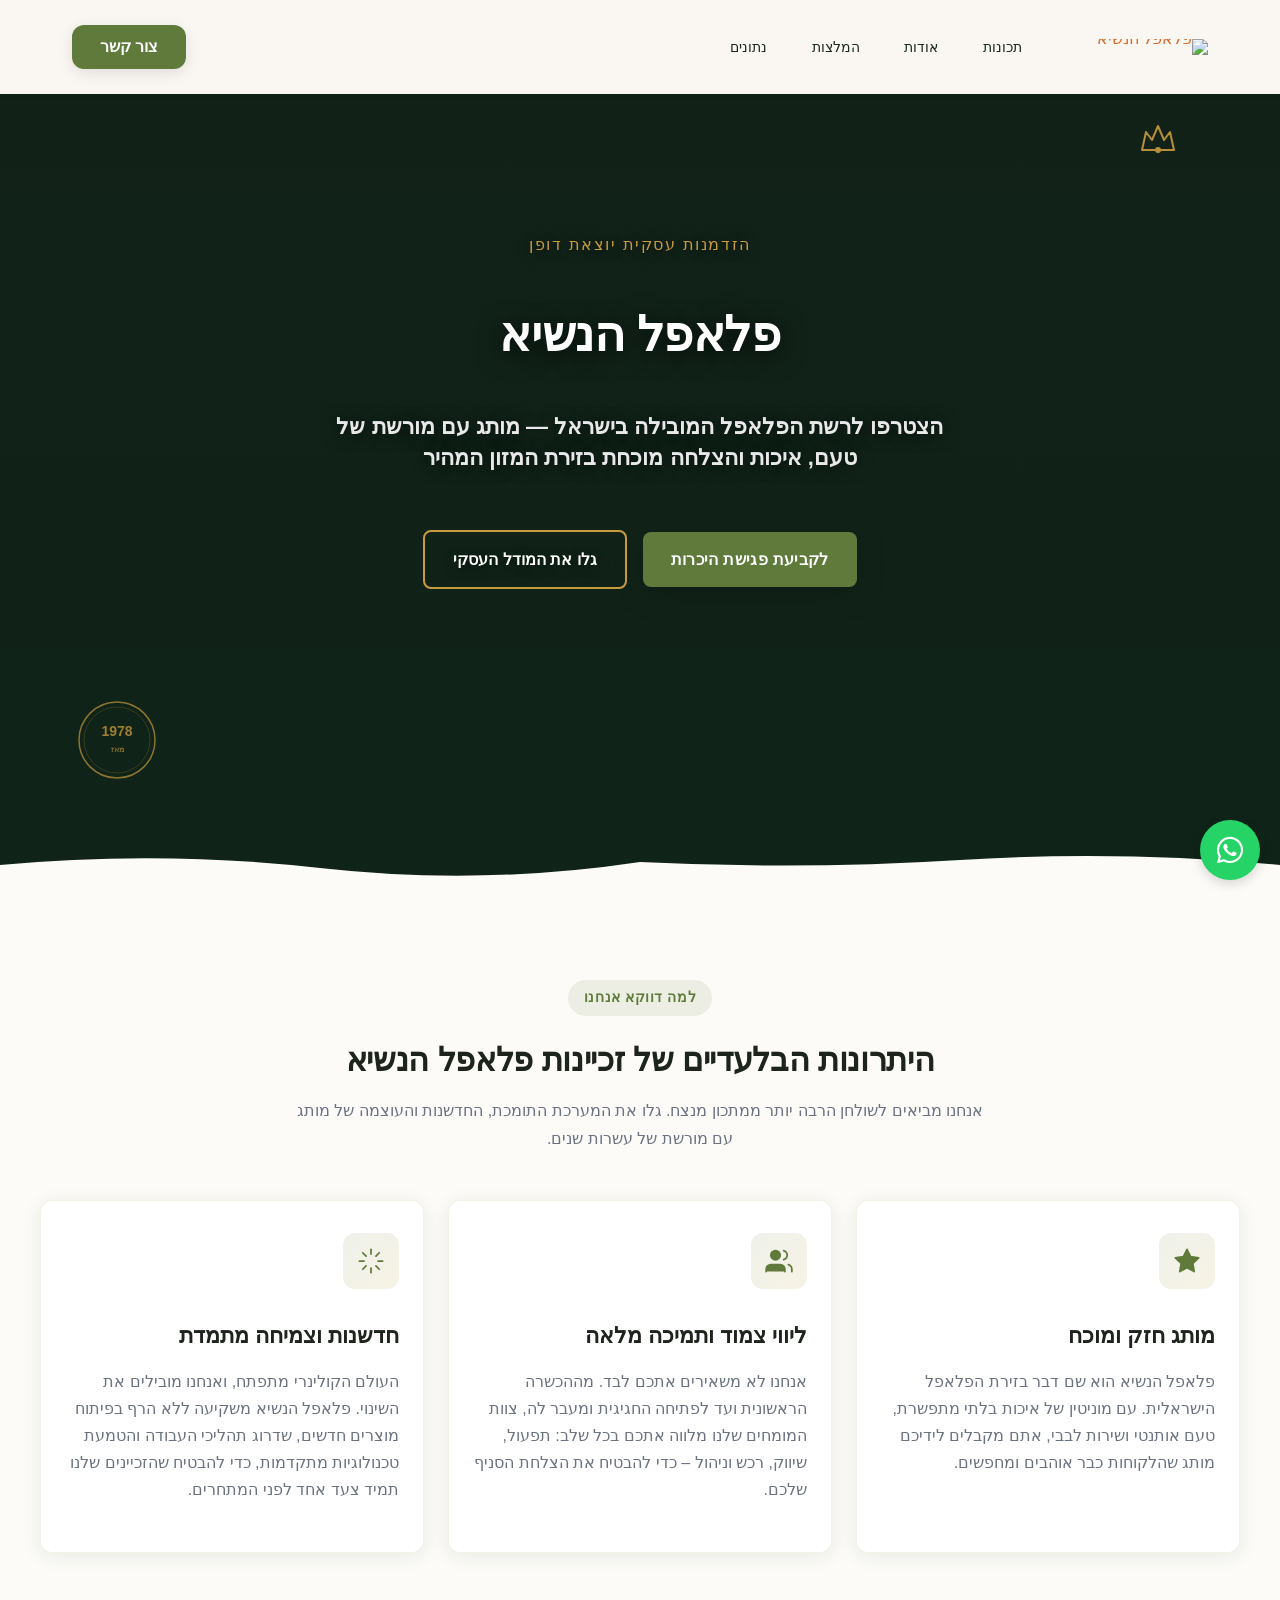
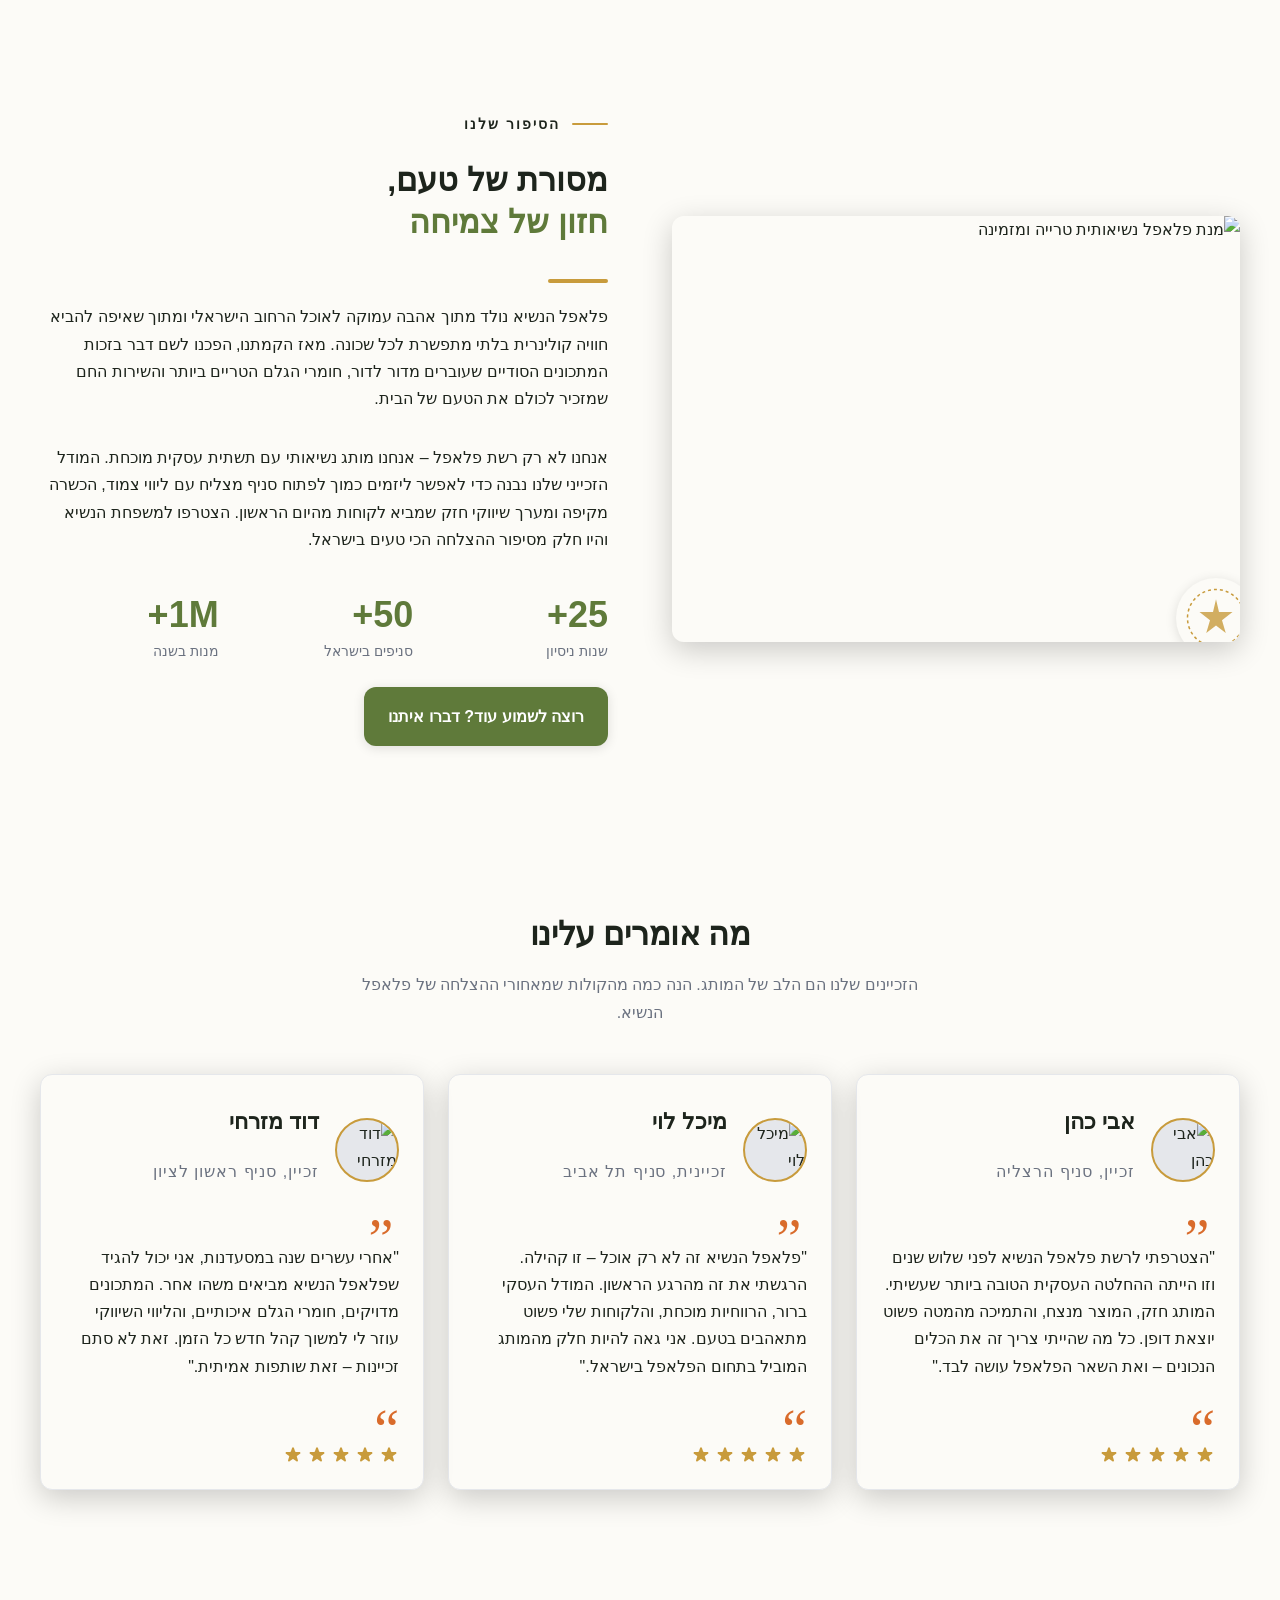
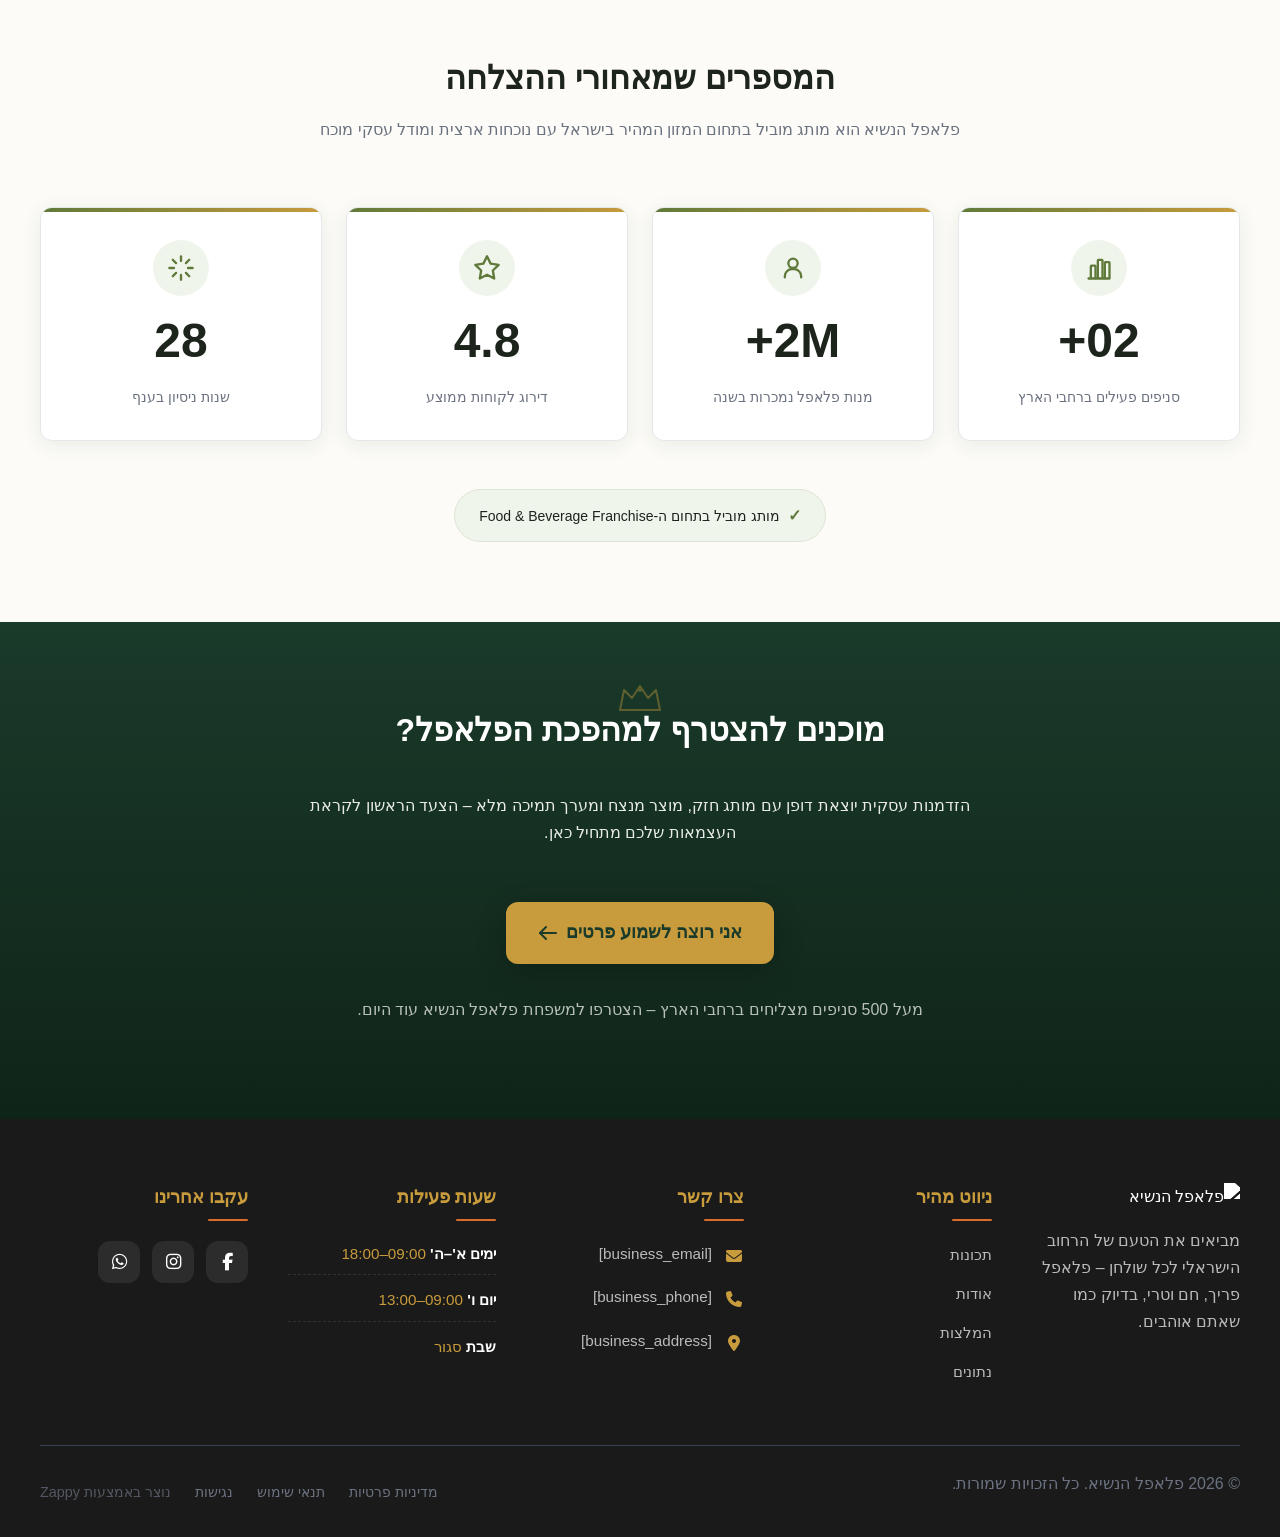
==== commit ee9009c1: "Incremental sync: 1 page(s) — text_edit" ====
--- a/public/index.html
+++ b/public/index.html
@@ -1 +1 @@
-<!doctype html><html dir="rtl" lang="he"><head><meta charset="UTF-8"><meta content="width=device-width,initial-scale=1" name="viewport"><meta content="index, follow" name="robots"><title>זיכיון המזון שכל המדינה מדברת עליו — פלאפל הנשיא</title><meta content="הצטרפו למהפכת הטעם עם זיכיון פלאפל הנשיא — מותג רחוב ישראלי נועז שמחפש שותפים עסקיים. גלו מודל זכיינות רווחי, תמיכה מלאה ומורשת קולינרית מנצחת. השאירו פרטים עוד היום!" name="description"><meta content="זיכיון מזון ומשקאות, פלאפל הנשיא, זיכיון פלאפל, השקעה במזון, מותג אוכל ישראלי" name="keywords"><link href="/assets/favicon.ico" rel="icon" type="image/x-icon"><link href="/assets/favicon-16x16.png" rel="icon" type="image/png" sizes="16x16"><link href="/assets/favicon-32x32.png" rel="icon" type="image/png" sizes="32x32"><link href="/assets/favicon-48x48.png" rel="icon" type="image/png" sizes="48x48"><link href="/assets/favicon-192x192.png" rel="icon" type="image/png" sizes="192x192"><link href="/assets/favicon-512x512.png" rel="icon" type="image/png" sizes="512x512"><link href="/assets/apple-touch-icon.png" rel="apple-touch-icon"><script>!function(){"use strict";var t="9f944d29-55cd-401a-9d6a-0420c737afcd",e="https://api.zappy5.com/api/analytics/track",a=18e5,n=2592e6,o=!0,i=!0,r=!0;var s=function(){var e="zappy_visitor_"+t,a=null;try{if(a=localStorage.getItem(e)){var o=JSON.parse(a),i=Date.now();if(i-o.created<n)return o.lastSeen=i,localStorage.setItem(e,JSON.stringify(o)),o.id}}catch(t){console.warn("Zappy Analytics: LocalStorage not available")}var r="zv_"+Date.now()+"_"+Math.random().toString(36).substr(2,9);try{localStorage.setItem(e,JSON.stringify({id:r,created:Date.now(),lastSeen:Date.now()}))}catch(t){}return r}(),c=function(){var e="zappy_session_"+t,n=null;try{if(n=sessionStorage.getItem(e)){var o=JSON.parse(n),i=Date.now();if(i-o.timestamp<a)return o.timestamp=i,sessionStorage.setItem(e,JSON.stringify(o)),o.id}}catch(t){console.warn("Zappy Analytics: SessionStorage not available")}var r="zs_"+Date.now()+"_"+Math.random().toString(36).substr(2,9);try{sessionStorage.setItem(e,JSON.stringify({id:r,timestamp:Date.now()}))}catch(t){}return r}();function l(a,n){n=n||{};var o={website_id:t,event_type:a,page_path:window.location.pathname,referrer:document.referrer||"direct",visitor_id:s,session_id:c,metadata:n};if(navigator.sendBeacon){var i=new Blob([JSON.stringify(o)],{type:"application/json"});navigator.sendBeacon(e,i)}else fetch(e,{method:"POST",headers:{"Content-Type":"application/json"},body:JSON.stringify(o),keepalive:!0}).catch(function(t){console.warn("Zappy Analytics: Failed to track event",t)})}o&&l("pageview",{title:document.title,url:window.location.href}),i&&document.addEventListener("click",function(t){var e=t.target;if("BUTTON"===e.tagName||e.closest("button")){var a="BUTTON"===e.tagName?e:e.closest("button");l("click",{element:"button",text:a.textContent.trim().substring(0,100),id:a.id||null,class:a.className||null})}else if("A"===e.tagName||e.closest("a")){var n="A"===e.tagName?e:e.closest("a");l("navigation",{element:"link",text:n.textContent.trim().substring(0,100),href:n.href,external:n.hostname!==window.location.hostname})}},!0),r&&document.addEventListener("submit",function(t){var e=t.target;l("form_submit",{form_id:e.id||null,form_name:e.name||null,form_action:e.action||null,form_method:e.method||"GET"})},!0);var d=Date.now();window.addEventListener("beforeunload",function(){l("page_unload",{time_on_page:Math.floor((Date.now()-d)/1e3),page_path:window.location.pathname})}),window.zappyAnalytics={track:l,getVisitorId:function(){return s},getSessionId:function(){return c}}}()</script><meta content="זיכיון המזון שכל המדינה מדברת עליו — פלאפל הנשיא" property="og:title"><meta content="הצטרפו למהפכת הטעם עם זיכיון פלאפל הנשיא — מותג רחוב ישראלי נועז שמחפש שותפים עסקיים. גלו מודל זכיינות רווחי, תמיכה מלאה ומורשת קולינרית מנצחת. השאירו פרטים עוד היום!" property="og:description"><meta content="summary_large_image" name="twitter:card"><meta content="זיכיון המזון שכל המדינה מדברת עליו — פלאפל הנשיא" name="twitter:title"><meta content="הצטרפו למהפכת הטעם עם זיכיון פלאפל הנשיא — מותג רחוב ישראלי נועז שמחפש שותפים עסקיים. גלו מודל זכיינות רווחי, תמיכה מלאה ומורשת קולינרית מנצחת. השאירו פרטים עוד היום!" name="twitter:description"><meta content="website" property="og:type"><meta content="he_IL" property="og:locale"><link href="https://cdnjs.cloudflare.com/ajax/libs/font-awesome/6.4.0/css/all.min.css" rel="stylesheet"><style>.skip-link{position:absolute;top:0;left:0;transform:translateY(-200%);padding:12px 18px;background:var(--bg-dark,#1a1a1a);color:var(--text-light,#fff);font-weight:600;border-radius:0 0 8px 0;z-index:10000}.skip-link:focus{transform:none;outline:2px solid var(--ring,#fff);outline-offset:2px}:focus-visible{outline:2px solid var(--ring,currentColor);outline-offset:3px}</style><link href="/assets/favicon.ico" rel="icon" type="image/x-icon"><link href="/assets/favicon-16x16.png" rel="icon" type="image/png" sizes="16x16"><link href="/assets/favicon-32x32.png" rel="icon" type="image/png" sizes="32x32"><link href="/assets/favicon-48x48.png" rel="icon" type="image/png" sizes="48x48"><link href="/assets/favicon-192x192.png" rel="icon" type="image/png" sizes="192x192"><link href="/assets/favicon-512x512.png" rel="icon" type="image/png" sizes="512x512"><link href="/assets/apple-touch-icon.png" rel="apple-touch-icon"><link href="https://cdn.jsdelivr.net/npm/vanilla-cookieconsent@3/dist/cookieconsent.css" rel="stylesheet"/><script src="https://cdn.jsdelivr.net/npm/vanilla-cookieconsent@3/dist/cookieconsent.umd.js"></script><script src="https://cdn.jsdelivr.net/gh/mickidum/acc_toolbar/acctoolbar/acctoolbar.min.js"></script><link href="/styles.css" rel="stylesheet"><script>window.ZAPPY_WEBSITE_ID="9f944d29-55cd-401a-9d6a-0420c737afcd",window.ZAPPY_API_BASE="https://api.zappy5.com"</script><style id="zappy-dropdown-submenu-styles">#navMenu li:has(.sub-menu),.nav-menu li:has(.sub-menu),.navbar li:has(.sub-menu),nav li:has(.sub-menu){position:relative}#navMenu .sub-menu,.nav-menu .sub-menu,.navbar .sub-menu,nav .sub-menu{display:block!important;position:absolute!important;top:100%;left:0;min-width:220px;background:#fff;border-radius:8px;box-shadow:0 8px 25px rgba(0,0,0,.15);padding:8px 0;opacity:0;visibility:hidden;transform:translateY(10px);transition:all .3s ease;z-index:1000;list-style:none;pointer-events:none}#navMenu li:hover>.sub-menu,.nav-menu li:hover>.sub-menu,.navbar li:hover>.sub-menu,nav li:hover>.sub-menu{opacity:1!important;visibility:visible!important;transform:translateY(0)!important;pointer-events:auto!important}.sub-menu li{list-style:none;margin:0;padding:0}.sub-menu a{display:block!important;padding:10px 16px!important;color:var(--text-dark,#333)!important;font-weight:500;text-decoration:none;white-space:nowrap;transition:background-color .2s}.sub-menu .zappy-nav-child>a{padding-left:28px!important;font-size:.9em!important;opacity:.85!important}[dir=rtl] .sub-menu .zappy-nav-child>a,html[lang=ar] .sub-menu .zappy-nav-child>a,html[lang=he] .sub-menu .zappy-nav-child>a{padding-left:10px!important;padding-right:28px!important}.sub-menu .zappy-nav-parent>a{font-weight:600!important}.sub-menu a:hover{background-color:#f5f5f5}[dir=rtl] .nav-menu .sub-menu,[dir=rtl] .navbar .sub-menu,[dir=rtl] nav .sub-menu,html[lang=ar] .nav-menu .sub-menu,html[lang=ar] .navbar .sub-menu,html[lang=ar] nav .sub-menu,html[lang=he] .nav-menu .sub-menu,html[lang=he] .navbar .sub-menu,html[lang=he] nav .sub-menu{left:auto!important;right:0!important}.sub-menu:empty,.sub-menu:not(:has(li)):not(:has(> a)),.sub-menu:not(:has(li:not(.zappy-hidden-menu-item))):not(:has(> a)){display:none!important;opacity:0!important;visibility:hidden!important;pointer-events:none!important}li:has(.menu-group-title):hover>.sub-menu{opacity:1!important;visibility:visible!important;transform:translateY(0)!important;pointer-events:auto!important}#navMenu>li>.menu-group-title,.nav-menu>li>.menu-group-title{display:inline-block;padding:.5rem 1rem;cursor:default;user-select:none}@media (max-width:768px){#navMenu .sub-menu,.nav-menu .sub-menu,.navbar .sub-menu,nav .sub-menu{position:static!important;transform:none!important;box-shadow:none!important;background:0 0!important;max-height:0;overflow:hidden;opacity:0;visibility:hidden;transition:max-height .3s ease,opacity .3s ease;padding:0!important;border-radius:0!important}#navMenu .sub-menu.mobile-expanded,.nav-menu .sub-menu.mobile-expanded,.navbar .sub-menu.mobile-expanded{max-height:none!important;overflow-y:visible!important;opacity:1!important;visibility:visible!important;padding:8px 0 8px 16px!important}[dir=rtl] .sub-menu.mobile-expanded,html[lang=he] .sub-menu.mobile-expanded{padding:8px 16px 8px 0!important}#navMenu li:hover>.sub-menu,.nav-menu li:hover>.sub-menu,.navbar li:hover>.sub-menu,nav li:hover>.sub-menu{opacity:0;visibility:hidden;pointer-events:none}#navMenu li>.sub-menu.mobile-expanded,.nav-menu li>.sub-menu.mobile-expanded,.navbar li>.sub-menu.mobile-expanded,nav li>.sub-menu.mobile-expanded{opacity:1!important;visibility:visible!important;pointer-events:auto!important}#navMenu li:has(.sub-menu),.nav-menu li:has(.sub-menu),.navbar li:has(.sub-menu),nav li:has(.sub-menu){display:flex!important;flex-wrap:wrap!important;align-items:center!important;position:relative!important;min-height:44px!important}#navMenu li:has(.sub-menu)>a,.nav-menu li:has(.sub-menu)>a,.navbar li:has(.sub-menu)>a,nav li:has(.sub-menu)>a{flex:1!important;min-width:0!important}#navMenu li:has(.sub-menu)>.menu-group-title,.nav-menu li:has(.sub-menu)>.menu-group-title,.navbar li:has(.sub-menu)>.menu-group-title,nav li:has(.sub-menu)>.menu-group-title{flex:1!important;min-width:0!important;padding:0!important;line-height:inherit!important}#navMenu li:has(.sub-menu)>.sub-menu,.nav-menu li:has(.sub-menu)>.sub-menu,.navbar li:has(.sub-menu)>.sub-menu,nav li:has(.sub-menu)>.sub-menu{flex-basis:100%!important;width:100%!important}#navMenu li:has(.sub-menu)>a [class*=arrow],#navMenu li:has(.sub-menu)>a [class*=chevron],.nav-menu li:has(.sub-menu)>a .fa-angle-down,.nav-menu li:has(.sub-menu)>a .fa-chevron-down,.nav-menu li:has(.sub-menu)>a [class*=arrow],.nav-menu li:has(.sub-menu)>a [class*=chevron],nav li:has(.sub-menu)>a [class*=arrow],nav li:has(.sub-menu)>a [class*=chevron]{display:none!important;visibility:hidden!important}.mobile-submenu-toggle{display:flex!important;align-items:center!important;justify-content:center!important;width:44px!important;height:auto!important;background:0 0!important;border:none!important;cursor:pointer!important;color:var(--text-dark)!important;position:static!important;flex-shrink:0!important;align-self:stretch!important;z-index:2!important;padding:0!important;margin:0!important}.mobile-submenu-toggle::after{content:''!important;width:0!important;height:0!important;border-left:6px solid transparent!important;border-right:6px solid transparent!important;border-top:7px solid currentColor!important;transition:transform .3s ease!important}.mobile-submenu-toggle.expanded::after{transform:rotate(180deg)!important}.sub-menu a{padding:10px 0!important;display:block!important;color:var(--text-dark)!important;white-space:normal!important}.sub-menu .zappy-nav-child>a{padding-left:28px!important;font-size:.9em!important;opacity:.85!important}[dir=rtl] .sub-menu .zappy-nav-child>a,html[lang=ar] .sub-menu .zappy-nav-child>a,html[lang=he] .sub-menu .zappy-nav-child>a{padding-left:0!important;padding-right:28px!important}.sub-menu .zappy-nav-parent>a{font-weight:600!important}#navMenu.active,.nav-menu.active{max-width:100vw!important;overflow-x:hidden!important;box-sizing:border-box!important}.navbar .sub-menu li a,.zappy-products-dropdown .sub-menu a,nav.navbar .sub-menu li a{color:var(--text-dark)!important}}@media (min-width:769px){.mobile-submenu-toggle{display:none!important}}</style><style id="zappy-widget-visibility">html[dir=rtl] .whatsapp-float{right:20px!important;left:auto!important}html:not([dir]) .whatsapp-float,html[dir=ltr] .whatsapp-float{left:20px!important;right:auto!important}html[dir=rtl] #mic-access-tool-general-button,html[dir=rtl] #mic-init-access-tool #mic-access-tool-general-button,html[dir=rtl] #mic-init-access-tool .mic-access-tool-general-button,html[dir=rtl] ._access-icon,html[dir=rtl] .mic-access-tool-general-button{left:20px!important;right:auto!important}html:not([dir]) #mic-access-tool-general-button,html:not([dir]) #mic-init-access-tool #mic-access-tool-general-button,html:not([dir]) #mic-init-access-tool .mic-access-tool-general-button,html:not([dir]) ._access-icon,html:not([dir]) .mic-access-tool-general-button,html[dir=ltr] #mic-access-tool-general-button,html[dir=ltr] #mic-init-access-tool #mic-access-tool-general-button,html[dir=ltr] #mic-init-access-tool .mic-access-tool-general-button,html[dir=ltr] ._access-icon,html[dir=ltr] .mic-access-tool-general-button{right:20px!important;left:auto!important}@media (max-width:768px){.whatsapp-float{display:flex!important}}@media (min-width:769px){.whatsapp-float{display:flex!important}}@media (max-width:768px){#mic-access-tool-general-button,#mic-init-access-tool #mic-access-tool-general-button,#mic-init-access-tool .mic-access-tool-general-button,._access-icon,.mic-access-tool-general-button{display:flex!important;visibility:visible!important;opacity:1!important;pointer-events:auto!important}#mic-access-tool-box.opened-mic-access-tool,#mic-init-access-tool #mic-access-tool-box.opened-mic-access-tool,.mic-access-tool-box.opened-mic-access-tool{visibility:visible!important;opacity:1!important;pointer-events:auto!important}}@media (min-width:769px){#mic-access-tool-general-button,#mic-init-access-tool #mic-access-tool-general-button,#mic-init-access-tool .mic-access-tool-general-button,._access-icon,.mic-access-tool-general-button{display:flex!important;visibility:visible!important;opacity:1!important;pointer-events:auto!important}#mic-access-tool-box.opened-mic-access-tool,#mic-init-access-tool #mic-access-tool-box.opened-mic-access-tool,.mic-access-tool-box.opened-mic-access-tool{visibility:visible!important;opacity:1!important;pointer-events:auto!important}}</style></head><body><a href="#main" class="skip-link">דלג לתוכן הראשי</a><nav class="navbar" dir="rtl"><button aria-label="Menu" class="mobile-toggle" id="mobileToggle"><svg viewBox="0 0 24 24" fill="none" height="24" width="24" class="hamburger-icon"><path d="M3 12h18M3 6h18M3 18h18" stroke="currentColor" stroke-width="2" stroke-linecap="round"></path></svg> <svg viewBox="0 0 24 24" fill="none" height="24" width="24" class="close-icon" style="display:none"><path d="M18 6L6 18M6 6l12 12" stroke="currentColor" stroke-width="2" stroke-linecap="round"></path></svg></button> <button aria-label="Call" class="phone-header-btn" data-phone="[business_phone]"><svg viewBox="0 0 24 24" fill="currentColor" height="20" width="20"><path d="M22 16.92v3a2 2 0 0 1-2.18 2 19.79 19.79 0 0 1-8.63-3.07 19.5 19.5 0 0 1-6-6 19.79 19.79 0 0 1-3.07-8.67A2 2 0 0 1 4.11 2h3a2 2 0 0 1 2 1.72 12.84 12.84 0 0 0 .7 2.81 2 2 0 0 1-.45 2.11L8.09 9.91a16 16 0 0 0 6 6l1.27-1.27a2 2 0 0 1 2.11-.45 12.84 12.84 0 0 0 2.81.7A2 2 0 0 1 22 16.92z"></path></svg></button><div class="nav-container"><div class="nav-right-group"><div class="nav-brand"><a href="/" class="logo-link"><img alt="פלאפל הנשיא" src="/assets/site---------image-1.webp" class="logo"></a></div><ul class="nav-menu" id="navMenu"><li><a href="#features">תכונות</a></li><li><a href="#about">אודות</a></li><li><a href="#testimonials">המלצות</a></li><li><a href="#stats">נתונים</a></li></ul></div><div class="nav-cta-container"><a href="#cta" class="nav-cta-btn">צור קשר</a></div></div></nav><script>window.addEventListener("load",function(){const e=document.querySelector(".navbar, nav, header");if(!e)return void console.log("[Navbar] Navbar element not found");let t=document.getElementById("mobileToggle")||document.querySelector(".mobile-toggle")||document.querySelector(".hamburger")||document.querySelector(".hamburger-menu")||document.querySelector(".menu-toggle")||document.querySelector(".burger-menu")||document.querySelector('[aria-label="Menu"]')||document.querySelector('[aria-label="תפריט"]');const n=document.querySelector(".phone-header-btn"),o=window.getComputedStyle(e);let r=o.backgroundColor;if(console.log("[Navbar] Initial navbar background:",r),"transparent"===r||"rgba(0, 0, 0, 0)"===r||r.startsWith("rgba")&&r.includes(", 0)")){const e=o.backgroundImage;if(e&&"none"!==e)console.log("[Navbar] Navbar has background image/gradient, using dark text"),r="rgb(240, 240, 240)";else{const e=window.getComputedStyle(document.body).backgroundColor;console.log("[Navbar] Navbar transparent, using body background:",e),r=e}}const a=r.match(/\d+/g);if(a&&a.length>=3){const e=(.299*parseInt(a[0])+.587*parseInt(a[1])+.114*parseInt(a[2]))/255;console.log("[Navbar] Mobile button colors preserved from Claude CSS (luminance:",e.toFixed(2)+")");const o=document.createElement("style");o.id="zappy-mobile-nav-fix";document.documentElement.lang;document.documentElement.dir,o.textContent='\n        /* Hide mobile buttons on desktop, show only on mobile */\n        @media (min-width: 769px) {\n          .mobile-toggle,\n          .phone-header-btn {\n            display: none !important;\n          }\n        }\n        \n        /* Show and position mobile buttons correctly on mobile */\n        @media (max-width: 768px) {\n          .navbar,\n          nav.navbar {\n            min-height: 70px !important;\n          }\n\n          .mobile-toggle,\n          .phone-header-btn {\n            position: absolute !important;\n            top: 0 !important;\n            bottom: 0 !important;\n            margin-top: auto !important;\n            margin-bottom: auto !important;\n            transform: none !important;\n            z-index: 1001 !important;\n            display: flex !important;\n            align-items: center !important;\n            justify-content: center !important;\n            width: 36px !important;\n            height: 36px !important;\n            border-radius: 50% !important;\n            border: none !important;\n            cursor: pointer !important;\n            padding: 6px !important;\n            background: none !important;\n            color: var(--nav-text, var(--text-dark)) !important;\n            touch-action: manipulation !important;\n            -webkit-tap-highlight-color: transparent !important;\n          }\n\n          html[data-zappy-site-type="ecommerce"] .phone-header-btn,\n          body[data-zappy-site-type="ecommerce"] .phone-header-btn,\n          html[data-zappy-site-type="ecommerce"] header .phone-header-btn,\n          html[data-zappy-site-type="ecommerce"] nav .phone-header-btn {\n            display: none !important;\n            visibility: hidden !important;\n            width: 0 !important;\n            height: 0 !important;\n            min-width: 0 !important;\n            overflow: hidden !important;\n          }\n          \n          /* LTR positioning (default): hamburger LEFT, phone RIGHT */\n          html:not([dir="rtl"]):not([lang="he"]):not([lang="ar"]) .mobile-toggle,\n          html[dir="ltr"] .mobile-toggle {\n            left: 12px !important;\n            right: auto !important;\n          }\n          html:not([dir="rtl"]):not([lang="he"]):not([lang="ar"]) .phone-header-btn,\n          html[dir="ltr"] .phone-header-btn {\n            right: 12px !important;\n            left: auto !important;\n          }\n          \n          /* RTL positioning: hamburger RIGHT, phone LEFT */\n          html[dir="rtl"] .mobile-toggle,\n          html[lang="he"] .mobile-toggle,\n          html[lang="ar"] .mobile-toggle {\n            right: 12px !important;\n            left: auto !important;\n          }\n          html[dir="rtl"] .phone-header-btn,\n          html[lang="he"] .phone-header-btn,\n          html[lang="ar"] .phone-header-btn {\n            left: 12px !important;\n            right: auto !important;\n          }\n          \n          /* CRITICAL: Ensure nav-container has min-height on mobile */\n          /* All children are positioned absolutely/fixed on mobile, so height:auto collapses to 0 */\n          .nav-container {\n            min-height: 70px !important;\n            position: relative !important;\n          }\n          \n          /* Ensure SVG icons are properly sized and inherit color */\n          .mobile-toggle svg,\n          .phone-header-btn svg {\n            width: 24px !important;\n            height: 24px !important;\n            /* Don\'t force display - let JavaScript control hamburger/close toggle */\n          }\n          \n          /* Reset nav-cta-container on mobile - remove desktop box-shadow/padding */\n          /* that creates a visible ghost box when CTA button is hidden */\n          .nav-cta-container {\n            box-shadow: none !important;\n            padding: 0 !important;\n          }\n          \n          /* Hide nav-cta-container entirely on mobile when there\'s no lang-switcher */\n          /* (only the CTA button is inside, and it\'s hidden on mobile) */\n          .nav-cta-container:not(:has(.lang-switcher)) {\n            display: none !important;\n          }\n          \n          /* CRITICAL: Prevent hero image fade gradient from bleeding over headline text */\n          /* The .image-fade-gradient has bottom: -30px (extends below parent) */\n          /* On mobile stacked layout, this overlaps the h1 text below the image */\n          .hero-image-column {\n            overflow: hidden !important;\n          }\n          .image-fade-gradient {\n            bottom: 0 !important;\n          }\n          \n          /* Hide desktop language switcher on mobile - hamburger menu handles it */\n          /* High specificity to override stored CSS */\n          .lang-switcher,\n          .nav-cta-container .lang-switcher,\n          .nav-container .lang-switcher,\n          .navbar .lang-switcher,\n          .navbar .nav-cta-container .lang-switcher {\n            display: none !important;\n          }\n        }\n      ';const r=document.getElementById("zappy-mobile-nav-fix");r&&r.remove(),document.head.appendChild(o),console.log("[Navbar] Critical CSS injected for mobile nav positioning");const i=window.innerWidth<=768;if(t){const e=t.querySelector(".hamburger-icon"),n=t.querySelector(".close-icon");e&&(e.style.setProperty("width","24px","important"),e.style.setProperty("height","24px","important"),e.style.setProperty("display","block","important")),n&&(n.style.setProperty("width","24px","important"),n.style.setProperty("height","24px","important"),n.style.setProperty("display","none","important")),i?(t.style.setProperty("position","absolute","important"),t.style.setProperty("top","0","important"),t.style.setProperty("bottom","0","important"),t.style.setProperty("margin-top","auto","important"),t.style.setProperty("margin-bottom","auto","important"),t.style.setProperty("transform","none","important"),t.style.setProperty("z-index","1001","important"),t.style.removeProperty("left"),t.style.removeProperty("right"),console.log("[Navbar] Mobile toggle positioning applied (mobile viewport)")):(t.style.removeProperty("position"),t.style.removeProperty("top"),t.style.removeProperty("transform"),t.style.removeProperty("z-index"),t.style.removeProperty("left"),t.style.removeProperty("right"),console.log("[Navbar] Desktop viewport - cleared mobile toggle inline positioning"))}if(n){const e=n.querySelector("svg");e&&(e.style.width="24px",e.style.height="24px",e.setAttribute("width","24"),e.setAttribute("height","24")),i?(n.style.setProperty("position","absolute","important"),n.style.setProperty("top","0","important"),n.style.setProperty("bottom","0","important"),n.style.setProperty("margin-top","auto","important"),n.style.setProperty("margin-bottom","auto","important"),n.style.setProperty("transform","none","important"),n.style.setProperty("z-index","1001","important"),n.style.removeProperty("left"),n.style.removeProperty("right"),console.log("[Navbar] Phone button positioning applied (mobile viewport)")):(n.style.removeProperty("position"),n.style.removeProperty("top"),n.style.removeProperty("transform"),n.style.removeProperty("z-index"),n.style.removeProperty("left"),n.style.removeProperty("right"),console.log("[Navbar] Desktop viewport - cleared phone button inline positioning"))}}else console.log("[Navbar] Could not parse background color:",r);t=document.getElementById("mobileToggle")||document.querySelector(".mobile-toggle")||document.querySelector(".hamburger")||document.querySelector(".hamburger-menu")||document.querySelector(".menu-toggle")||document.querySelector(".burger-menu")||document.querySelector('[aria-label="Menu"]')||document.querySelector('[aria-label="תפריט"]');const i=document.getElementById("navMenu")||document.querySelector(".nav-menu")||document.querySelector(".nav-links")||document.querySelector("nav ul:not(.submenu)");if(!t||!i)return void console.log("[Navbar] Mobile toggle or menu not found:",{toggle:!!t,menu:!!i});i.id||(i.id="navMenu"),console.log("[Navbar] Initializing mobile menu...");const l=t.cloneNode(!0);t.parentNode.replaceChild(l,t);var s=0;function p(e){var t=Date.now();t-s<300||(s=t,function(e){e.preventDefault(),e.stopPropagation();const t=l.querySelector(".hamburger-icon"),n=l.querySelector(".close-icon");i.classList.contains("active")?(i.classList.remove("active"),t&&t.style.setProperty("display","block","important"),n&&n.style.setProperty("display","none","important"),document.body.style.overflow="",console.log("[Navbar] Menu closed")):(i.classList.add("active"),t&&t.style.setProperty("display","none","important"),n&&n.style.setProperty("display","block","important"),document.body.style.overflow="hidden",console.log("[Navbar] Menu opened"))}(e))}l.addEventListener("click",p),l.addEventListener("touchend",p),i.querySelectorAll("a").forEach(function(e){e.addEventListener("click",function(){if("#"===this.getAttribute("href"))return;const e=l.querySelector(".hamburger-icon"),t=l.querySelector(".close-icon");i.classList.remove("active"),e&&e.style.setProperty("display","block","important"),t&&t.style.setProperty("display","none","important"),document.body.style.overflow="",console.log("[Navbar] Menu closed (link clicked)")})});var m=i.querySelectorAll(".dropdown-toggle");m.forEach(function(e){e.addEventListener("click",function(e){e.preventDefault(),e.stopPropagation();var t=this.closest(".nav-dropdown");t&&(t.parentNode.querySelectorAll(".nav-dropdown.open").forEach(function(e){e!==t&&e.classList.remove("open")}),t.classList.toggle("open"),console.log("[Navbar] Dropdown toggled:",t.classList.contains("open")?"open":"closed"))})}),document.addEventListener("click",function(e){e.target.closest(".nav-dropdown")||document.querySelectorAll(".nav-dropdown.open").forEach(function(e){e.classList.remove("open")})}),console.log("[Navbar] Dropdown handlers initialized for "+m.length+" dropdowns"),n&&n.addEventListener("click",function(){const e=document.querySelectorAll('a[href^="tel:"]'),t=e.length>0?e[0].getAttribute("href").replace("tel:",""):"[business_phone]";window.location.href="tel:"+t,console.log("[Navbar] Phone button clicked")}),console.log("[Navbar] Mobile menu initialized successfully")})</script><main id="main"><section class="index-hero-section" data-band-index="0" data-layout-spec="דף הבית-hero" id="hero" data-hero-type="fullscreen-scrim"><div class="index-hero-section__bg-wrapper"><img alt="פלאפל הנשיא - דוכן פלאפל חם ומזמין" src="/assets/site-index-hero-image-1.webp" class="index-hero-section__bg-img" data-context="Warm, inviting falafel stand with golden fried falafel balls, fresh pita, and vibrant salads, shot in natural light with a slightly editorial, aspirational feel. The background shows a bustling Israeli market street." data-placeholder="index-hero-image-1" height="600" loading="eager" width="1200" data-hero-bg="true" fetchpriority="high"></div><div class="index-hero-section__scrim" aria-hidden="true"></div><div class="index-hero-section__crown" aria-hidden="true"><svg viewBox="0 0 40 40" xmlns="http://www.w3.org/2000/svg" data-no-icon-edit="true"><path d="M4,30 L8,12 L14,20 L20,6 L26,20 L32,12 L36,30 Z" stroke="var(--secondary)" stroke-width="2" stroke-linejoin="round" fill="none"></path><circle cx="20" cy="30" r="3" fill="var(--secondary)"></circle></svg></div><div class="index-hero-section__badge" aria-hidden="true"><svg viewBox="0 0 80 80" xmlns="http://www.w3.org/2000/svg" data-no-icon-edit="true"><circle cx="40" cy="40" r="38" fill="none" opacity="0.8" stroke="var(--secondary)" stroke-width="1.5"></circle><circle cx="40" cy="40" r="33" fill="none" opacity="0.5" stroke="var(--secondary)" stroke-width="0.5"></circle><text fill="var(--secondary)" font-family="Inter, sans-serif" font-size="14" font-weight="700" opacity="0.9" text-anchor="middle" x="40" y="36">1978</text><text fill="var(--secondary)" font-family="Inter, sans-serif" font-size="8" font-weight="600" opacity="0.7" text-anchor="middle" x="40" y="52">מאז</text></svg></div><div class="index-hero-section__content"><p class="index-hero-section__label">הזדמנות עסקית יוצאת דופן</p><h1 class="index-hero-section__headline">פלאפל הנשיא</h1><h3 class="index-hero-section__subheadline">הצטרפו לרשת הפלאפל המובילה בישראל — מותג עם מורשת של טעם, איכות והצלחה מוכחת בזירת המזון המהיר</h3><div class="index-hero-section__cta-group"><a href="#contact" class="index-hero-section__btn-primary">לקביעת פגישת היכרות</a> <a href="#about" class="index-hero-section__btn-secondary">גלו את המודל העסקי</a></div></div><div class="index-hero-section__divider-wrapper" aria-hidden="true"><svg viewBox="0 0 1200 80" xmlns="http://www.w3.org/2000/svg" data-no-icon-edit="true" preserveAspectRatio="none"><path d="M0,80 L0,45 Q150,30 300,48 T600,42 Q750,50 900,40 T1200,45 L1200,80 Z" fill="var(--bg-light)"></path></svg></div></section><section class="index-features-section" data-band-index="1" data-layout-spec="דף הבית-features" id="features"><div class="features-container"><div class="features-header"><span class="features-label">למה דווקא אנחנו</span><h2 class="features-heading">היתרונות הבלעדיים של זכיינות פלאפל הנשיא</h2><p class="features-subtitle">אנחנו מביאים לשולחן הרבה יותר ממתכון מנצח. גלו את המערכת התומכת, החדשנות והעוצמה של מותג עם מורשת של עשרות שנים.</p></div><div class="features-grid"><article class="feature-card"><div class="feature-icon-wrapper"><svg viewBox="0 0 24 24" fill="none" data-element-type="icon" data-icon-type="svg" xmlns="http://www.w3.org/2000/svg" class="feature-icon"><path d="M12 2L15.09 8.26L22 9.27L17 14.14L18.18 21.02L12 17.77L5.82 21.02L7 14.14L2 9.27L8.91 8.26L12 2Z" stroke="currentColor" stroke-width="1.5" stroke-linecap="round" stroke-linejoin="round" fill="currentColor"></path></svg></div><h3 class="feature-title">מותג חזק ומוכח</h3><p class="feature-description">פלאפל הנשיא הוא שם דבר בזירת הפלאפל הישראלית. עם מוניטין של איכות בלתי מתפשרת, טעם אותנטי ושירות לבבי, אתם מקבלים לידיכם מותג שהלקוחות כבר אוהבים ומחפשים.</p></article><article class="feature-card"><div class="feature-icon-wrapper"><svg viewBox="0 0 24 24" fill="none" data-element-type="icon" data-icon-type="svg" xmlns="http://www.w3.org/2000/svg" class="feature-icon"><path d="M17 21V19C17 17.9391 16.5786 16.9217 15.8284 16.1716C15.0783 15.4214 14.0609 15 13 15H5C3.93913 15 2.92172 15.4214 2.17157 16.1716C1.42143 16.9217 1 17.9391 1 19V21" stroke="currentColor" stroke-width="1.5" stroke-linecap="round" stroke-linejoin="round" fill="currentColor"></path><path d="M9 11C11.2091 11 13 9.20914 13 7C13 4.79086 11.2091 3 9 3C6.79086 3 5 4.79086 5 7C5 9.20914 6.79086 11 9 11Z" stroke="currentColor" stroke-width="1.5" stroke-linecap="round" stroke-linejoin="round" fill="currentColor"></path><path d="M23 21V19C22.9993 18.1137 22.7044 17.2528 22.1614 16.5523C21.6184 15.8519 20.8581 15.3516 20 15.13" stroke="currentColor" stroke-width="1.5" stroke-linecap="round" stroke-linejoin="round" fill="none"></path><path d="M16 3.13C16.8604 3.35031 17.623 3.85071 18.1676 4.55232C18.7122 5.25392 19.0078 6.11683 19.0078 7.005C19.0078 7.89318 18.7122 8.75608 18.1676 9.45769C17.623 10.1593 16.8604 10.6597 16 10.88" stroke="currentColor" stroke-width="1.5" stroke-linecap="round" stroke-linejoin="round" fill="none"></path></svg></div><h3 class="feature-title">ליווי צמוד ותמיכה מלאה</h3><p class="feature-description">אנחנו לא משאירים אתכם לבד. מההכשרה הראשונית ועד לפתיחה החגיגית ומעבר לה, צוות המומחים שלנו מלווה אתכם בכל שלב: תפעול, שיווק, רכש וניהול – כדי להבטיח את הצלחת הסניף שלכם.</p></article><article class="feature-card"><div class="feature-icon-wrapper"><svg viewBox="0 0 24 24" fill="none" data-element-type="icon" data-icon-type="svg" xmlns="http://www.w3.org/2000/svg" class="feature-icon"><path d="M12 2V6" stroke="currentColor" stroke-width="1.5" stroke-linecap="round" stroke-linejoin="round" fill="none"></path><path d="M12 18V22" stroke="currentColor" stroke-width="1.5" stroke-linecap="round" stroke-linejoin="round" fill="none"></path><path d="M4.93 4.93L7.76 7.76" stroke="currentColor" stroke-width="1.5" stroke-linecap="round" stroke-linejoin="round" fill="none"></path><path d="M16.24 16.24L19.07 19.07" stroke="currentColor" stroke-width="1.5" stroke-linecap="round" stroke-linejoin="round" fill="none"></path><path d="M2 12H6" stroke="currentColor" stroke-width="1.5" stroke-linecap="round" stroke-linejoin="round" fill="none"></path><path d="M18 12H22" stroke="currentColor" stroke-width="1.5" stroke-linecap="round" stroke-linejoin="round" fill="none"></path><path d="M4.93 19.07L7.76 16.24" stroke="currentColor" stroke-width="1.5" stroke-linecap="round" stroke-linejoin="round" fill="none"></path><path d="M16.24 7.76L19.07 4.93" stroke="currentColor" stroke-width="1.5" stroke-linecap="round" stroke-linejoin="round" fill="none"></path></svg></div><h3 class="feature-title">חדשנות וצמיחה מתמדת</h3><p class="feature-description">העולם הקולינרי מתפתח, ואנחנו מובילים את השינוי. פלאפל הנשיא משקיעה ללא הרף בפיתוח מוצרים חדשים, שדרוג תהליכי העבודה והטמעת טכנולוגיות מתקדמות, כדי להבטיח שהזכיינים שלנו תמיד צעד אחד לפני המתחרים.</p></article></div></div></section><section class="index-about-section" data-band-index="2" data-layout-spec="דף הבית-about" id="about"><div class="index-about-section__container"><div class="index-about-section__image-col"><div class="index-about-section__image-wrapper"><img alt="מנת פלאפל נשיאותית טרייה ומזמינה" src="/assets/site-index-about-image-1.webp" data-context="A warm, inviting photo of a freshly made falafel pita from Falafel HaNasi, stuffed with golden falafel balls, fresh salad, tahini, and pickles, held in hands against a blurred street-food background. The lighting is natural and appetizing, emphasizing the quality and freshness of the ingredients." data-placeholder="index-about-image-1" height="400" loading="lazy" width="600" decoding="async"><div class="index-about-section__badge" aria-hidden="true"><svg viewBox="0 0 80 80" fill="none" xmlns="http://www.w3.org/2000/svg"><circle cx="40" cy="40" r="38" stroke="var(--secondary)" stroke-width="2" stroke-dasharray="4 4"></circle><path d="M40 15 L44 32 L62 32 L48 43 L53 60 L40 50 L27 60 L32 43 L18 32 L36 32 Z" fill="var(--secondary)" opacity="0.8"></path></svg></div></div></div><div class="index-about-section__content-col"><div class="index-about-section__text-block"><span class="index-about-section__pretitle">הסיפור שלנו</span><h2 class="index-about-section__heading">מסורת של טעם,<br><span class="index-about-section__heading-accent">חזון של צמיחה</span></h2><div class="index-about-section__divider" aria-hidden="true"></div><p class="index-about-section__paragraph">פלאפל הנשיא נולד מתוך אהבה עמוקה לאוכל הרחוב הישראלי ומתוך שאיפה להביא חוויה קולינרית בלתי מתפשרת לכל שכונה. מאז הקמתנו, הפכנו לשם דבר בזכות המתכונים הסודיים שעוברים מדור לדור, חומרי הגלם הטריים ביותר והשירות החם שמזכיר לכולם את הטעם של הבית.</p><p class="index-about-section__paragraph">אנחנו לא רק רשת פלאפל – אנחנו מותג נשיאותי עם תשתית עסקית מוכחת. המודל הזכייני שלנו נבנה כדי לאפשר ליזמים כמוך לפתוח סניף מצליח עם ליווי צמוד, הכשרה מקיפה ומערך שיווקי חזק שמביא לקוחות מהיום הראשון. הצטרפו למשפחת הנשיא והיו חלק מסיפור ההצלחה הכי טעים בישראל.</p><div class="index-about-section__stats"><div class="index-about-section__stat-item"><span class="index-about-section__stat-number">25+</span> <span class="index-about-section__stat-label">שנות ניסיון</span></div><div class="index-about-section__stat-item"><span class="index-about-section__stat-number">50+</span> <span class="index-about-section__stat-label">סניפים בישראל</span></div><div class="index-about-section__stat-item"><span class="index-about-section__stat-number">1M+</span> <span class="index-about-section__stat-label">מנות בשנה</span></div></div><a href="#contact" class="index-about-section__cta">רוצה לשמוע עוד? דברו איתנו</a></div></div></div></section><section class="index-testimonials-section" data-band-index="3" data-layout-spec="דף הבית-testimonials" id="testimonials" dir="rtl"><div class="index-testimonials-section__container"><div class="index-testimonials-section__header"><h2 class="index-testimonials-section__title">מה אומרים עלינו</h2><p class="index-testimonials-section__subtitle">הזכיינים שלנו הם הלב של המותג. הנה כמה מהקולות שמאחורי ההצלחה של פלאפל הנשיא.</p></div><div class="index-testimonials-section__grid"><article class="index-testimonials-section__card"><div class="index-testimonials-section__card-header"><div class="index-testimonials-section__avatar-wrapper"><img alt="אבי כהן" src="/assets/site-testimonial-avi-cohen.webp" class="index-testimonials-section__avatar" data-context="Portrait of a smiling Israeli franchisee in his 40s, wearing a casual polo shirt, standing in front of his falafel shop" data-placeholder="testimonial-avi-cohen" height="64" loading="lazy" width="64"></div><div class="index-testimonials-section__author-info"><h3 class="index-testimonials-section__author-name">אבי כהן</h3><p class="index-testimonials-section__author-role">זכיין, סניף הרצליה</p></div></div><blockquote class="index-testimonials-section__quote"><p>"הצטרפתי לרשת פלאפל הנשיא לפני שלוש שנים וזו הייתה ההחלטה העסקית הטובה ביותר שעשיתי. המותג חזק, המוצר מנצח, והתמיכה מהמטה פשוט יוצאת דופן. כל מה שהייתי צריך זה את הכלים הנכונים – ואת השאר הפלאפל עושה לבד."</p></blockquote><div class="index-testimonials-section__rating" aria-label="5 מתוך 5 כוכבים"><svg viewBox="0 0 20 20" fill="currentColor" data-element-type="icon" data-icon-type="svg" height="20" width="20"><path d="M9.049 2.927c.3-.921 1.603-.921 1.902 0l1.07 3.292a1 1 0 00.95.69h3.462c.969 0 1.371 1.24.588 1.81l-2.8 2.034a1 1 0 00-.364 1.118l1.07 3.292c.3.921-.755 1.688-1.54 1.118l-2.8-2.034a1 1 0 00-1.175 0l-2.8 2.034c-.784.57-1.838-.197-1.539-1.118l1.07-3.292a1 1 0 00-.364-1.118L2.98 8.72c-.783-.57-.38-1.81.588-1.81h3.461a1 1 0 00.951-.69l1.07-3.292z"></path></svg> <svg viewBox="0 0 20 20" fill="currentColor" data-element-type="icon" data-icon-type="svg" height="20" width="20"><path d="M9.049 2.927c.3-.921 1.603-.921 1.902 0l1.07 3.292a1 1 0 00.95.69h3.462c.969 0 1.371 1.24.588 1.81l-2.8 2.034a1 1 0 00-.364 1.118l1.07 3.292c.3.921-.755 1.688-1.54 1.118l-2.8-2.034a1 1 0 00-1.175 0l-2.8 2.034c-.784.57-1.838-.197-1.539-1.118l1.07-3.292a1 1 0 00-.364-1.118L2.98 8.72c-.783-.57-.38-1.81.588-1.81h3.461a1 1 0 00.951-.69l1.07-3.292z"></path></svg> <svg viewBox="0 0 20 20" fill="currentColor" data-element-type="icon" data-icon-type="svg" height="20" width="20"><path d="M9.049 2.927c.3-.921 1.603-.921 1.902 0l1.07 3.292a1 1 0 00.95.69h3.462c.969 0 1.371 1.24.588 1.81l-2.8 2.034a1 1 0 00-.364 1.118l1.07 3.292c.3.921-.755 1.688-1.54 1.118l-2.8-2.034a1 1 0 00-1.175 0l-2.8 2.034c-.784.57-1.838-.197-1.539-1.118l1.07-3.292a1 1 0 00-.364-1.118L2.98 8.72c-.783-.57-.38-1.81.588-1.81h3.461a1 1 0 00.951-.69l1.07-3.292z"></path></svg> <svg viewBox="0 0 20 20" fill="currentColor" data-element-type="icon" data-icon-type="svg" height="20" width="20"><path d="M9.049 2.927c.3-.921 1.603-.921 1.902 0l1.07 3.292a1 1 0 00.95.69h3.462c.969 0 1.371 1.24.588 1.81l-2.8 2.034a1 1 0 00-.364 1.118l1.07 3.292c.3.921-.755 1.688-1.54 1.118l-2.8-2.034a1 1 0 00-1.175 0l-2.8 2.034c-.784.57-1.838-.197-1.539-1.118l1.07-3.292a1 1 0 00-.364-1.118L2.98 8.72c-.783-.57-.38-1.81.588-1.81h3.461a1 1 0 00.951-.69l1.07-3.292z"></path></svg> <svg viewBox="0 0 20 20" fill="currentColor" data-element-type="icon" data-icon-type="svg" height="20" width="20"><path d="M9.049 2.927c.3-.921 1.603-.921 1.902 0l1.07 3.292a1 1 0 00.95.69h3.462c.969 0 1.371 1.24.588 1.81l-2.8 2.034a1 1 0 00-.364 1.118l1.07 3.292c.3.921-.755 1.688-1.54 1.118l-2.8-2.034a1 1 0 00-1.175 0l-2.8 2.034c-.784.57-1.838-.197-1.539-1.118l1.07-3.292a1 1 0 00-.364-1.118L2.98 8.72c-.783-.57-.38-1.81.588-1.81h3.461a1 1 0 00.951-.69l1.07-3.292z"></path></svg></div></article><article class="index-testimonials-section__card"><div class="index-testimonials-section__card-header"><div class="index-testimonials-section__avatar-wrapper"><img alt="מיכל לוי" src="/assets/site-testimonial-michal-levi.webp" class="index-testimonials-section__avatar" data-context="Portrait of a confident Israeli businesswoman in her late 30s, smiling warmly, wearing a stylish blouse, standing near a restaurant counter" data-placeholder="testimonial-michal-levi" height="64" loading="lazy" width="64"></div><div class="index-testimonials-section__author-info"><h3 class="index-testimonials-section__author-name">מיכל לוי</h3><p class="index-testimonials-section__author-role">זכיינית, סניף תל אביב</p></div></div><blockquote class="index-testimonials-section__quote"><p>"פלאפל הנשיא זה לא רק אוכל – זו קהילה. הרגשתי את זה מהרגע הראשון. המודל העסקי ברור, הרווחיות מוכחת, והלקוחות שלי פשוט מתאהבים בטעם. אני גאה להיות חלק מהמותג המוביל בתחום הפלאפל בישראל."</p></blockquote><div class="index-testimonials-section__rating" aria-label="5 מתוך 5 כוכבים"><svg viewBox="0 0 20 20" fill="currentColor" data-element-type="icon" data-icon-type="svg" height="20" width="20"><path d="M9.049 2.927c.3-.921 1.603-.921 1.902 0l1.07 3.292a1 1 0 00.95.69h3.462c.969 0 1.371 1.24.588 1.81l-2.8 2.034a1 1 0 00-.364 1.118l1.07 3.292c.3.921-.755 1.688-1.54 1.118l-2.8-2.034a1 1 0 00-1.175 0l-2.8 2.034c-.784.57-1.838-.197-1.539-1.118l1.07-3.292a1 1 0 00-.364-1.118L2.98 8.72c-.783-.57-.38-1.81.588-1.81h3.461a1 1 0 00.951-.69l1.07-3.292z"></path></svg> <svg viewBox="0 0 20 20" fill="currentColor" data-element-type="icon" data-icon-type="svg" height="20" width="20"><path d="M9.049 2.927c.3-.921 1.603-.921 1.902 0l1.07 3.292a1 1 0 00.95.69h3.462c.969 0 1.371 1.24.588 1.81l-2.8 2.034a1 1 0 00-.364 1.118l1.07 3.292c.3.921-.755 1.688-1.54 1.118l-2.8-2.034a1 1 0 00-1.175 0l-2.8 2.034c-.784.57-1.838-.197-1.539-1.118l1.07-3.292a1 1 0 00-.364-1.118L2.98 8.72c-.783-.57-.38-1.81.588-1.81h3.461a1 1 0 00.951-.69l1.07-3.292z"></path></svg> <svg viewBox="0 0 20 20" fill="currentColor" data-element-type="icon" data-icon-type="svg" height="20" width="20"><path d="M9.049 2.927c.3-.921 1.603-.921 1.902 0l1.07 3.292a1 1 0 00.95.69h3.462c.969 0 1.371 1.24.588 1.81l-2.8 2.034a1 1 0 00-.364 1.118l1.07 3.292c.3.921-.755 1.688-1.54 1.118l-2.8-2.034a1 1 0 00-1.175 0l-2.8 2.034c-.784.57-1.838-.197-1.539-1.118l1.07-3.292a1 1 0 00-.364-1.118L2.98 8.72c-.783-.57-.38-1.81.588-1.81h3.461a1 1 0 00.951-.69l1.07-3.292z"></path></svg> <svg viewBox="0 0 20 20" fill="currentColor" data-element-type="icon" data-icon-type="svg" height="20" width="20"><path d="M9.049 2.927c.3-.921 1.603-.921 1.902 0l1.07 3.292a1 1 0 00.95.69h3.462c.969 0 1.371 1.24.588 1.81l-2.8 2.034a1 1 0 00-.364 1.118l1.07 3.292c.3.921-.755 1.688-1.54 1.118l-2.8-2.034a1 1 0 00-1.175 0l-2.8 2.034c-.784.57-1.838-.197-1.539-1.118l1.07-3.292a1 1 0 00-.364-1.118L2.98 8.72c-.783-.57-.38-1.81.588-1.81h3.461a1 1 0 00.951-.69l1.07-3.292z"></path></svg> <svg viewBox="0 0 20 20" fill="currentColor" data-element-type="icon" data-icon-type="svg" height="20" width="20"><path d="M9.049 2.927c.3-.921 1.603-.921 1.902 0l1.07 3.292a1 1 0 00.95.69h3.462c.969 0 1.371 1.24.588 1.81l-2.8 2.034a1 1 0 00-.364 1.118l1.07 3.292c.3.921-.755 1.688-1.54 1.118l-2.8-2.034a1 1 0 00-1.175 0l-2.8 2.034c-.784.57-1.838-.197-1.539-1.118l1.07-3.292a1 1 0 00-.364-1.118L2.98 8.72c-.783-.57-.38-1.81.588-1.81h3.461a1 1 0 00.951-.69l1.07-3.292z"></path></svg></div></article><article class="index-testimonials-section__card"><div class="index-testimonials-section__card-header"><div class="index-testimonials-section__avatar-wrapper"><img alt="דוד מזרחי" src="/assets/site-testimonial-david-mizrahi.webp" class="index-testimonials-section__avatar" data-context="Portrait of a middle-aged Israeli man with a confident expression, wearing a chef coat, arms crossed, in front of a vibrant falafel counter" data-placeholder="testimonial-david-mizrahi" height="64" loading="lazy" width="64"></div><div class="index-testimonials-section__author-info"><h3 class="index-testimonials-section__author-name">דוד מזרחי</h3><p class="index-testimonials-section__author-role">זכיין, סניף ראשון לציון</p></div></div><blockquote class="index-testimonials-section__quote"><p>"אחרי עשרים שנה במסעדנות, אני יכול להגיד שפלאפל הנשיא מביאים משהו אחר. המתכונים מדויקים, חומרי הגלם איכותיים, והליווי השיווקי עוזר לי למשוך קהל חדש כל הזמן. זאת לא סתם זכיינות – זאת שותפות אמיתית."</p></blockquote><div class="index-testimonials-section__rating" aria-label="5 מתוך 5 כוכבים"><svg viewBox="0 0 20 20" fill="currentColor" data-element-type="icon" data-icon-type="svg" height="20" width="20"><path d="M9.049 2.927c.3-.921 1.603-.921 1.902 0l1.07 3.292a1 1 0 00.95.69h3.462c.969 0 1.371 1.24.588 1.81l-2.8 2.034a1 1 0 00-.364 1.118l1.07 3.292c.3.921-.755 1.688-1.54 1.118l-2.8-2.034a1 1 0 00-1.175 0l-2.8 2.034c-.784.57-1.838-.197-1.539-1.118l1.07-3.292a1 1 0 00-.364-1.118L2.98 8.72c-.783-.57-.38-1.81.588-1.81h3.461a1 1 0 00.951-.69l1.07-3.292z"></path></svg> <svg viewBox="0 0 20 20" fill="currentColor" data-element-type="icon" data-icon-type="svg" height="20" width="20"><path d="M9.049 2.927c.3-.921 1.603-.921 1.902 0l1.07 3.292a1 1 0 00.95.69h3.462c.969 0 1.371 1.24.588 1.81l-2.8 2.034a1 1 0 00-.364 1.118l1.07 3.292c.3.921-.755 1.688-1.54 1.118l-2.8-2.034a1 1 0 00-1.175 0l-2.8 2.034c-.784.57-1.838-.197-1.539-1.118l1.07-3.292a1 1 0 00-.364-1.118L2.98 8.72c-.783-.57-.38-1.81.588-1.81h3.461a1 1 0 00.951-.69l1.07-3.292z"></path></svg> <svg viewBox="0 0 20 20" fill="currentColor" data-element-type="icon" data-icon-type="svg" height="20" width="20"><path d="M9.049 2.927c.3-.921 1.603-.921 1.902 0l1.07 3.292a1 1 0 00.95.69h3.462c.969 0 1.371 1.24.588 1.81l-2.8 2.034a1 1 0 00-.364 1.118l1.07 3.292c.3.921-.755 1.688-1.54 1.118l-2.8-2.034a1 1 0 00-1.175 0l-2.8 2.034c-.784.57-1.838-.197-1.539-1.118l1.07-3.292a1 1 0 00-.364-1.118L2.98 8.72c-.783-.57-.38-1.81.588-1.81h3.461a1 1 0 00.951-.69l1.07-3.292z"></path></svg> <svg viewBox="0 0 20 20" fill="currentColor" data-element-type="icon" data-icon-type="svg" height="20" width="20"><path d="M9.049 2.927c.3-.921 1.603-.921 1.902 0l1.07 3.292a1 1 0 00.95.69h3.462c.969 0 1.371 1.24.588 1.81l-2.8 2.034a1 1 0 00-.364 1.118l1.07 3.292c.3.921-.755 1.688-1.54 1.118l-2.8-2.034a1 1 0 00-1.175 0l-2.8 2.034c-.784.57-1.838-.197-1.539-1.118l1.07-3.292a1 1 0 00-.364-1.118L2.98 8.72c-.783-.57-.38-1.81.588-1.81h3.461a1 1 0 00.951-.69l1.07-3.292z"></path></svg> <svg viewBox="0 0 20 20" fill="currentColor" data-element-type="icon" data-icon-type="svg" height="20" width="20"><path d="M9.049 2.927c.3-.921 1.603-.921 1.902 0l1.07 3.292a1 1 0 00.95.69h3.462c.969 0 1.371 1.24.588 1.81l-2.8 2.034a1 1 0 00-.364 1.118l1.07 3.292c.3.921-.755 1.688-1.54 1.118l-2.8-2.034a1 1 0 00-1.175 0l-2.8 2.034c-.784.57-1.838-.197-1.539-1.118l1.07-3.292a1 1 0 00-.364-1.118L2.98 8.72c-.783-.57-.38-1.81.588-1.81h3.461a1 1 0 00.951-.69l1.07-3.292z"></path></svg></div></article></div></div></section><section class="index-stats-section" data-band-index="4" data-layout-spec="דף הבית-stats" id="stats"><div class="index-stats-section__container"><div class="index-stats-section__header"><h2 class="index-stats-section__title">המספרים שמאחורי ההצלחה</h2><p class="index-stats-section__subtitle">פלאפל הנשיא הוא מותג מוביל בתחום המזון המהיר בישראל עם נוכחות ארצית ומודל עסקי מוכח</p></div><div class="index-stats-section__grid"><div class="index-stats-section__stat-card"><div class="index-stats-section__stat-icon-wrapper"><svg viewBox="0 0 24 24" fill="none" data-element-type="icon" data-icon-type="svg" xmlns="http://www.w3.org/2000/svg" class="index-stats-section__stat-icon"><path d="M3 21H21" stroke="currentColor" stroke-width="2" stroke-linecap="round"></path><path d="M5 21V10.5C5 10.2239 5.22386 10 5.5 10H8.5C8.77614 10 9 10.2239 9 10.5V21" stroke="currentColor" stroke-width="2"></path><path d="M11 21V5.5C11 5.22386 11.2239 5 11.5 5H14.5C14.7761 5 15 5.22386 15 5.5V21" stroke="currentColor" stroke-width="2"></path><path d="M17 21V7.5C17 7.22386 17.2239 7 17.5 7H20.5C20.7761 7 21 7.22386 21 7.5V21" stroke="currentColor" stroke-width="2"></path></svg></div><div class="index-stats-section__stat-number">50+</div><div class="index-stats-section__stat-label">סניפים פעילים ברחבי הארץ</div></div><div class="index-stats-section__stat-card"><div class="index-stats-section__stat-icon-wrapper"><svg viewBox="0 0 24 24" fill="none" data-element-type="icon" data-icon-type="svg" xmlns="http://www.w3.org/2000/svg" class="index-stats-section__stat-icon"><circle cx="12" cy="8" r="4" stroke="currentColor" stroke-width="2"></circle><path d="M5 20V19C5 15.6863 7.68629 13 11 13H13C16.3137 13 19 15.6863 19 19V20" stroke="currentColor" stroke-width="2" stroke-linecap="round"></path></svg></div><div class="index-stats-section__stat-number">2M+</div><div class="index-stats-section__stat-label">מנות פלאפל נמכרות בשנה</div></div><div class="index-stats-section__stat-card"><div class="index-stats-section__stat-icon-wrapper"><svg viewBox="0 0 24 24" fill="none" data-element-type="icon" data-icon-type="svg" xmlns="http://www.w3.org/2000/svg" class="index-stats-section__stat-icon"><path d="M12 2L15.09 8.26L22 9.27L17 14.14L18.18 21.02L12 17.77L5.82 21.02L7 14.14L2 9.27L8.91 8.26L12 2Z" stroke="currentColor" stroke-width="2" stroke-linejoin="round"></path></svg></div><div class="index-stats-section__stat-number">4.8</div><div class="index-stats-section__stat-label">דירוג לקוחות ממוצע</div></div><div class="index-stats-section__stat-card"><div class="index-stats-section__stat-icon-wrapper"><svg viewBox="0 0 24 24" fill="none" data-element-type="icon" data-icon-type="svg" xmlns="http://www.w3.org/2000/svg" class="index-stats-section__stat-icon"><path d="M12 2V6" stroke="currentColor" stroke-width="2" stroke-linecap="round"></path><path d="M12 18V22" stroke="currentColor" stroke-width="2" stroke-linecap="round"></path><path d="M4.93 4.93L7.76 7.76" stroke="currentColor" stroke-width="2" stroke-linecap="round"></path><path d="M16.24 16.24L19.07 19.07" stroke="currentColor" stroke-width="2" stroke-linecap="round"></path><path d="M2 12H6" stroke="currentColor" stroke-width="2" stroke-linecap="round"></path><path d="M18 12H22" stroke="currentColor" stroke-width="2" stroke-linecap="round"></path><path d="M4.93 19.07L7.76 16.24" stroke="currentColor" stroke-width="2" stroke-linecap="round"></path><path d="M16.24 7.76L19.07 4.93" stroke="currentColor" stroke-width="2" stroke-linecap="round"></path></svg></div><div class="index-stats-section__stat-number">25</div><div class="index-stats-section__stat-label">שנות ניסיון בענף</div></div></div><div class="index-stats-section__trust-badge"><span class="index-stats-section__trust-text">מותג מוביל בתחום ה-Food &amp; Beverage Franchise</span></div></div></section><section class="index-cta-section" data-band-index="5" data-layout-spec="דף הבית-cta" id="cta"><div class="index-cta-section__container"><div class="index-cta-section__crown" aria-hidden="true"><svg viewBox="0 0 48 32" fill="none" height="32" width="48" xmlns="http://www.w3.org/2000/svg" data-no-icon-edit="true"><path d="M4 28L8 8L16 16L24 4L32 16L40 8L44 28H4Z" stroke="var(--secondary)" stroke-width="2" stroke-linejoin="round"></path><path d="M8 28H40" stroke="var(--secondary)" stroke-width="2"></path><circle cx="24" cy="8" r="2" fill="var(--secondary)"></circle></svg></div><h2 class="index-cta-section__headline">מוכנים להצטרף למהפכת הפלאפל?</h2><p class="index-cta-section__subheadline">הזדמנות עסקית יוצאת דופן עם מותג חזק, מוצר מנצח ומערך תמיכה מלא – הצעד הראשון לקראת העצמאות שלכם מתחיל כאן.</p><div class="index-cta-section__actions"><a href="#contact" class="index-cta-section__btn index-cta-section__btn--primary"><span>אני רוצה לשמוע פרטים</span> <svg viewBox="0 0 20 20" fill="none" data-element-type="icon" data-icon-type="svg" height="20" width="20" xmlns="http://www.w3.org/2000/svg"><path d="M12 4L18 10L12 16" stroke="currentColor" stroke-width="2" stroke-linecap="round" stroke-linejoin="round"></path><path d="M18 10H2" stroke="currentColor" stroke-width="2" stroke-linecap="round"></path></svg></a></div><p class="index-cta-section__trust-text">מעל 500 סניפים מצליחים ברחבי הארץ – הצטרפו למשפחת פלאפל הנשיא עוד היום.</p></div></section></main><footer class="site-footer" dir="rtl"><div class="footer-container"><div class="footer-grid"><div class="footer-col footer-company-col"><img alt="פלאפל הנשיא" src="/assets/food-beverage-franchise-logo.webp" class="logo"/><p class="footer-tagline">מביאים את הטעם של הרחוב הישראלי לכל שולחן – פלאפל פריך, חם וטרי, בדיוק כמו שאתם אוהבים.</p></div><div class="footer-col footer-links-col"><h4>ניווט מהיר</h4><ul class="footer-links"><li><a href="#features">תכונות</a></li><li><a href="#about">אודות</a></li><li><a href="#testimonials">המלצות</a></li><li><a href="#stats">נתונים</a></li></ul></div><div class="footer-col footer-contact-col"><h4>צרו קשר</h4><ul class="footer-contact"><li><span class="contact-icon"><i class="fas fa-envelope"></i></span> <span class="contact-text"><a href="mailto:[business_email]">[business_email]</a></span></li><li><span class="contact-icon"><i class="fas fa-phone"></i></span> <span class="contact-text"><a href="tel:[business_phone]">[business_phone]</a></span></li><li><a href="/"><span class="contact-icon"><i class="fas fa-map-marker-alt"></i></span> <span class="contact-text">[business_address]</span></a></li></ul></div><div class="footer-col footer-hours-col"><h4>שעות פעילות</h4><ul class="footer-hours"><li><a href="/"><span class="hours-day">ימים א'–ה'</span> <span class="hours-time">09:00–18:00</span></a></li><li><a href="/"><span class="hours-day">יום ו'</span> <span class="hours-time">09:00–13:00</span></a></li><li><a href="/"><span class="hours-day">שבת</span> <span class="hours-time">סגור</span></a></li></ul></div><div class="footer-col footer-social-col"><h4>עקבו אחרינו</h4><div class="footer-social"><a href="#" aria-label="Facebook" data-zappy-social-placeholder="true"><i class="fab fa-facebook-f"></i></a> <a href="#" aria-label="Instagram" data-zappy-social-placeholder="true"><i class="fab fa-instagram"></i></a> <a href="#" aria-label="WhatsApp" data-zappy-social-placeholder="true"><i class="fab fa-whatsapp"></i></a></div></div></div><div class="footer-bottom"><div class="footer-copyright"><p>© 2026 פלאפל הנשיא. כל הזכויות שמורות.</p></div><div class="footer-legal"><a href="/privacy">מדיניות פרטיות</a> <a href="/terms">תנאי שימוש</a> <a href="/accessibility">נגישות</a> <a href="https://zappy5.com" class="zappy-attribution" target="_blank">נוצר באמצעות Zappy</a></div></div></div></footer><a href="https://wa.me/[whatsapp_handle]" class="whatsapp-float" aria-label="WhatsApp"><i class="fab fa-whatsapp"></i></a><div data-integration="accessibility:toolbar"></div><script src="/script.js"></script><script id="zappy-mobile-submenu-script">!function(){function e(){if(window.innerWidth>768)return document.querySelectorAll(".mobile-submenu-toggle").forEach(function(e){e.remove()}),void document.querySelectorAll(".sub-menu.mobile-expanded").forEach(function(e){e.classList.remove("mobile-expanded")});document.querySelectorAll(".nav-menu li:has(.sub-menu), nav li:has(.sub-menu), .navbar li:has(.sub-menu), #navMenu li:has(.sub-menu)").forEach(function(e){if(!e.querySelector(".mobile-submenu-toggle")){var t=e.querySelector(".sub-menu"),n=e.querySelector(":scope > a");if(t&&n){var o=document.createElement("button");o.className="mobile-submenu-toggle",o.setAttribute("aria-label","Toggle submenu"),o.setAttribute("type","button"),n.insertAdjacentElement("afterend",o),o.addEventListener("click",function(e){e.preventDefault(),e.stopPropagation(),document.querySelectorAll(".sub-menu.mobile-expanded").forEach(function(e){if(e!==t){e.classList.remove("mobile-expanded");var n=e.parentElement.querySelector(".mobile-submenu-toggle");n&&n.classList.remove("expanded")}}),t.classList.toggle("mobile-expanded"),o.classList.toggle("expanded")})}}})}var t;"loading"===document.readyState?document.addEventListener("DOMContentLoaded",e):e(),window.addEventListener("resize",function(){clearTimeout(t),t=setTimeout(e,250)});var n=new MutationObserver(function(t){t.forEach(function(t){if("attributes"===t.type){var n=t.target;n.classList&&(n.classList.contains("active")||n.classList.contains("open"))&&setTimeout(e,100)}})});setTimeout(function(){document.querySelectorAll(".mobile-menu, .nav-menu, #navMenu, nav").forEach(function(e){n.observe(e,{attributes:!0,attributeFilter:["class","style"]})})},500)}()</script></body></html>+<!doctype html><html dir="rtl" lang="he"><head><meta charset="UTF-8"><meta content="width=device-width,initial-scale=1" name="viewport"><meta content="index, follow" name="robots"><title>זיכיון המזון שכל המדינה מדברת עליו — פלאפל הנשיא</title><meta content="הצטרפו למהפכת הטעם עם זיכיון פלאפל הנשיא — מותג רחוב ישראלי נועז שמחפש שותפים עסקיים. גלו מודל זכיינות רווחי, תמיכה מלאה ומורשת קולינרית מנצחת. השאירו פרטים עוד היום!" name="description"><meta content="זיכיון מזון ומשקאות, פלאפל הנשיא, זיכיון פלאפל, השקעה במזון, מותג אוכל ישראלי" name="keywords"><link href="/assets/favicon.ico" rel="icon" type="image/x-icon"><link href="/assets/favicon-16x16.png" rel="icon" type="image/png" sizes="16x16"><link href="/assets/favicon-32x32.png" rel="icon" type="image/png" sizes="32x32"><link href="/assets/favicon-48x48.png" rel="icon" type="image/png" sizes="48x48"><link href="/assets/favicon-192x192.png" rel="icon" type="image/png" sizes="192x192"><link href="/assets/favicon-512x512.png" rel="icon" type="image/png" sizes="512x512"><link href="/assets/apple-touch-icon.png" rel="apple-touch-icon"><script>!function(){"use strict";var t="9f944d29-55cd-401a-9d6a-0420c737afcd",e="https://api.zappy5.com/api/analytics/track",a=18e5,n=2592e6,o=!0,i=!0,r=!0;var s=function(){var e="zappy_visitor_"+t,a=null;try{if(a=localStorage.getItem(e)){var o=JSON.parse(a),i=Date.now();if(i-o.created<n)return o.lastSeen=i,localStorage.setItem(e,JSON.stringify(o)),o.id}}catch(t){console.warn("Zappy Analytics: LocalStorage not available")}var r="zv_"+Date.now()+"_"+Math.random().toString(36).substr(2,9);try{localStorage.setItem(e,JSON.stringify({id:r,created:Date.now(),lastSeen:Date.now()}))}catch(t){}return r}(),c=function(){var e="zappy_session_"+t,n=null;try{if(n=sessionStorage.getItem(e)){var o=JSON.parse(n),i=Date.now();if(i-o.timestamp<a)return o.timestamp=i,sessionStorage.setItem(e,JSON.stringify(o)),o.id}}catch(t){console.warn("Zappy Analytics: SessionStorage not available")}var r="zs_"+Date.now()+"_"+Math.random().toString(36).substr(2,9);try{sessionStorage.setItem(e,JSON.stringify({id:r,timestamp:Date.now()}))}catch(t){}return r}();function l(a,n){n=n||{};var o={website_id:t,event_type:a,page_path:window.location.pathname,referrer:document.referrer||"direct",visitor_id:s,session_id:c,metadata:n};if(navigator.sendBeacon){var i=new Blob([JSON.stringify(o)],{type:"application/json"});navigator.sendBeacon(e,i)}else fetch(e,{method:"POST",headers:{"Content-Type":"application/json"},body:JSON.stringify(o),keepalive:!0}).catch(function(t){console.warn("Zappy Analytics: Failed to track event",t)})}o&&l("pageview",{title:document.title,url:window.location.href}),i&&document.addEventListener("click",function(t){var e=t.target;if("BUTTON"===e.tagName||e.closest("button")){var a="BUTTON"===e.tagName?e:e.closest("button");l("click",{element:"button",text:a.textContent.trim().substring(0,100),id:a.id||null,class:a.className||null})}else if("A"===e.tagName||e.closest("a")){var n="A"===e.tagName?e:e.closest("a");l("navigation",{element:"link",text:n.textContent.trim().substring(0,100),href:n.href,external:n.hostname!==window.location.hostname})}},!0),r&&document.addEventListener("submit",function(t){var e=t.target;l("form_submit",{form_id:e.id||null,form_name:e.name||null,form_action:e.action||null,form_method:e.method||"GET"})},!0);var d=Date.now();window.addEventListener("beforeunload",function(){l("page_unload",{time_on_page:Math.floor((Date.now()-d)/1e3),page_path:window.location.pathname})}),window.zappyAnalytics={track:l,getVisitorId:function(){return s},getSessionId:function(){return c}}}()</script><meta content="זיכיון המזון שכל המדינה מדברת עליו — פלאפל הנשיא" property="og:title"><meta content="הצטרפו למהפכת הטעם עם זיכיון פלאפל הנשיא — מותג רחוב ישראלי נועז שמחפש שותפים עסקיים. גלו מודל זכיינות רווחי, תמיכה מלאה ומורשת קולינרית מנצחת. השאירו פרטים עוד היום!" property="og:description"><meta content="summary_large_image" name="twitter:card"><meta content="זיכיון המזון שכל המדינה מדברת עליו — פלאפל הנשיא" name="twitter:title"><meta content="הצטרפו למהפכת הטעם עם זיכיון פלאפל הנשיא — מותג רחוב ישראלי נועז שמחפש שותפים עסקיים. גלו מודל זכיינות רווחי, תמיכה מלאה ומורשת קולינרית מנצחת. השאירו פרטים עוד היום!" name="twitter:description"><meta content="website" property="og:type"><meta content="he_IL" property="og:locale"><link href="https://cdnjs.cloudflare.com/ajax/libs/font-awesome/6.4.0/css/all.min.css" rel="stylesheet"><style>.skip-link{position:absolute;top:0;left:0;transform:translateY(-200%);padding:12px 18px;background:var(--bg-dark,#1a1a1a);color:var(--text-light,#fff);font-weight:600;border-radius:0 0 8px 0;z-index:10000}.skip-link:focus{transform:none;outline:2px solid var(--ring,#fff);outline-offset:2px}:focus-visible{outline:2px solid var(--ring,currentColor);outline-offset:3px}</style><link href="/assets/favicon.ico" rel="icon" type="image/x-icon"><link href="/assets/favicon-16x16.png" rel="icon" type="image/png" sizes="16x16"><link href="/assets/favicon-32x32.png" rel="icon" type="image/png" sizes="32x32"><link href="/assets/favicon-48x48.png" rel="icon" type="image/png" sizes="48x48"><link href="/assets/favicon-192x192.png" rel="icon" type="image/png" sizes="192x192"><link href="/assets/favicon-512x512.png" rel="icon" type="image/png" sizes="512x512"><link href="/assets/apple-touch-icon.png" rel="apple-touch-icon"><link href="https://cdn.jsdelivr.net/npm/vanilla-cookieconsent@3/dist/cookieconsent.css" rel="stylesheet"><script src="https://cdn.jsdelivr.net/npm/vanilla-cookieconsent@3/dist/cookieconsent.umd.js"></script><script src="https://cdn.jsdelivr.net/gh/mickidum/acc_toolbar/acctoolbar/acctoolbar.min.js"></script><link href="/styles.css" rel="stylesheet"><script>window.ZAPPY_WEBSITE_ID="9f944d29-55cd-401a-9d6a-0420c737afcd",window.ZAPPY_API_BASE="https://api.zappy5.com"</script><style id="zappy-dropdown-submenu-styles">#navMenu li:has(.sub-menu),.nav-menu li:has(.sub-menu),.navbar li:has(.sub-menu),nav li:has(.sub-menu){position:relative}#navMenu .sub-menu,.nav-menu .sub-menu,.navbar .sub-menu,nav .sub-menu{display:block!important;position:absolute!important;top:100%;left:0;min-width:220px;background:#fff;border-radius:8px;box-shadow:0 8px 25px rgba(0,0,0,.15);padding:8px 0;opacity:0;visibility:hidden;transform:translateY(10px);transition:all .3s ease;z-index:1000;list-style:none;pointer-events:none}#navMenu li:hover>.sub-menu,.nav-menu li:hover>.sub-menu,.navbar li:hover>.sub-menu,nav li:hover>.sub-menu{opacity:1!important;visibility:visible!important;transform:translateY(0)!important;pointer-events:auto!important}.sub-menu li{list-style:none;margin:0;padding:0}.sub-menu a{display:block!important;padding:10px 16px!important;color:var(--text-dark,#333)!important;font-weight:500;text-decoration:none;white-space:nowrap;transition:background-color .2s}.sub-menu .zappy-nav-child>a{padding-left:28px!important;font-size:.9em!important;opacity:.85!important}[dir=rtl] .sub-menu .zappy-nav-child>a,html[lang=ar] .sub-menu .zappy-nav-child>a,html[lang=he] .sub-menu .zappy-nav-child>a{padding-left:10px!important;padding-right:28px!important}.sub-menu .zappy-nav-parent>a{font-weight:600!important}.sub-menu a:hover{background-color:#f5f5f5}[dir=rtl] .nav-menu .sub-menu,[dir=rtl] .navbar .sub-menu,[dir=rtl] nav .sub-menu,html[lang=ar] .nav-menu .sub-menu,html[lang=ar] .navbar .sub-menu,html[lang=ar] nav .sub-menu,html[lang=he] .nav-menu .sub-menu,html[lang=he] .navbar .sub-menu,html[lang=he] nav .sub-menu{left:auto!important;right:0!important}.sub-menu:empty,.sub-menu:not(:has(li)):not(:has(> a)),.sub-menu:not(:has(li:not(.zappy-hidden-menu-item))):not(:has(> a)){display:none!important;opacity:0!important;visibility:hidden!important;pointer-events:none!important}li:has(.menu-group-title):hover>.sub-menu{opacity:1!important;visibility:visible!important;transform:translateY(0)!important;pointer-events:auto!important}#navMenu>li>.menu-group-title,.nav-menu>li>.menu-group-title{display:inline-block;padding:.5rem 1rem;cursor:default;user-select:none}@media (max-width:768px){#navMenu .sub-menu,.nav-menu .sub-menu,.navbar .sub-menu,nav .sub-menu{position:static!important;transform:none!important;box-shadow:none!important;background:0 0!important;max-height:0;overflow:hidden;opacity:0;visibility:hidden;transition:max-height .3s ease,opacity .3s ease;padding:0!important;border-radius:0!important}#navMenu .sub-menu.mobile-expanded,.nav-menu .sub-menu.mobile-expanded,.navbar .sub-menu.mobile-expanded{max-height:none!important;overflow-y:visible!important;opacity:1!important;visibility:visible!important;padding:8px 0 8px 16px!important}[dir=rtl] .sub-menu.mobile-expanded,html[lang=he] .sub-menu.mobile-expanded{padding:8px 16px 8px 0!important}#navMenu li:hover>.sub-menu,.nav-menu li:hover>.sub-menu,.navbar li:hover>.sub-menu,nav li:hover>.sub-menu{opacity:0;visibility:hidden;pointer-events:none}#navMenu li>.sub-menu.mobile-expanded,.nav-menu li>.sub-menu.mobile-expanded,.navbar li>.sub-menu.mobile-expanded,nav li>.sub-menu.mobile-expanded{opacity:1!important;visibility:visible!important;pointer-events:auto!important}#navMenu li:has(.sub-menu),.nav-menu li:has(.sub-menu),.navbar li:has(.sub-menu),nav li:has(.sub-menu){display:flex!important;flex-wrap:wrap!important;align-items:center!important;position:relative!important;min-height:44px!important}#navMenu li:has(.sub-menu)>a,.nav-menu li:has(.sub-menu)>a,.navbar li:has(.sub-menu)>a,nav li:has(.sub-menu)>a{flex:1!important;min-width:0!important}#navMenu li:has(.sub-menu)>.menu-group-title,.nav-menu li:has(.sub-menu)>.menu-group-title,.navbar li:has(.sub-menu)>.menu-group-title,nav li:has(.sub-menu)>.menu-group-title{flex:1!important;min-width:0!important;padding:0!important;line-height:inherit!important}#navMenu li:has(.sub-menu)>.sub-menu,.nav-menu li:has(.sub-menu)>.sub-menu,.navbar li:has(.sub-menu)>.sub-menu,nav li:has(.sub-menu)>.sub-menu{flex-basis:100%!important;width:100%!important}#navMenu li:has(.sub-menu)>a [class*=arrow],#navMenu li:has(.sub-menu)>a [class*=chevron],.nav-menu li:has(.sub-menu)>a .fa-angle-down,.nav-menu li:has(.sub-menu)>a .fa-chevron-down,.nav-menu li:has(.sub-menu)>a [class*=arrow],.nav-menu li:has(.sub-menu)>a [class*=chevron],nav li:has(.sub-menu)>a [class*=arrow],nav li:has(.sub-menu)>a [class*=chevron]{display:none!important;visibility:hidden!important}.mobile-submenu-toggle{display:flex!important;align-items:center!important;justify-content:center!important;width:44px!important;height:auto!important;background:0 0!important;border:none!important;cursor:pointer!important;color:var(--text-dark)!important;position:static!important;flex-shrink:0!important;align-self:stretch!important;z-index:2!important;padding:0!important;margin:0!important}.mobile-submenu-toggle::after{content:''!important;width:0!important;height:0!important;border-left:6px solid transparent!important;border-right:6px solid transparent!important;border-top:7px solid currentColor!important;transition:transform .3s ease!important}.mobile-submenu-toggle.expanded::after{transform:rotate(180deg)!important}.sub-menu a{padding:10px 0!important;display:block!important;color:var(--text-dark)!important;white-space:normal!important}.sub-menu .zappy-nav-child>a{padding-left:28px!important;font-size:.9em!important;opacity:.85!important}[dir=rtl] .sub-menu .zappy-nav-child>a,html[lang=ar] .sub-menu .zappy-nav-child>a,html[lang=he] .sub-menu .zappy-nav-child>a{padding-left:0!important;padding-right:28px!important}.sub-menu .zappy-nav-parent>a{font-weight:600!important}#navMenu.active,.nav-menu.active{max-width:100vw!important;overflow-x:hidden!important;box-sizing:border-box!important}.navbar .sub-menu li a,.zappy-products-dropdown .sub-menu a,nav.navbar .sub-menu li a{color:var(--text-dark)!important}}@media (min-width:769px){.mobile-submenu-toggle{display:none!important}}</style><style id="zappy-widget-visibility">html[dir=rtl] .whatsapp-float{right:20px!important;left:auto!important}html:not([dir]) .whatsapp-float,html[dir=ltr] .whatsapp-float{left:20px!important;right:auto!important}html[dir=rtl] #mic-access-tool-general-button,html[dir=rtl] #mic-init-access-tool #mic-access-tool-general-button,html[dir=rtl] #mic-init-access-tool .mic-access-tool-general-button,html[dir=rtl] ._access-icon,html[dir=rtl] .mic-access-tool-general-button{left:20px!important;right:auto!important}html:not([dir]) #mic-access-tool-general-button,html:not([dir]) #mic-init-access-tool #mic-access-tool-general-button,html:not([dir]) #mic-init-access-tool .mic-access-tool-general-button,html:not([dir]) ._access-icon,html:not([dir]) .mic-access-tool-general-button,html[dir=ltr] #mic-access-tool-general-button,html[dir=ltr] #mic-init-access-tool #mic-access-tool-general-button,html[dir=ltr] #mic-init-access-tool .mic-access-tool-general-button,html[dir=ltr] ._access-icon,html[dir=ltr] .mic-access-tool-general-button{right:20px!important;left:auto!important}@media (max-width:768px){.whatsapp-float{display:flex!important}}@media (min-width:769px){.whatsapp-float{display:flex!important}}@media (max-width:768px){#mic-access-tool-general-button,#mic-init-access-tool #mic-access-tool-general-button,#mic-init-access-tool .mic-access-tool-general-button,._access-icon,.mic-access-tool-general-button{display:flex!important;visibility:visible!important;opacity:1!important;pointer-events:auto!important}#mic-access-tool-box.opened-mic-access-tool,#mic-init-access-tool #mic-access-tool-box.opened-mic-access-tool,.mic-access-tool-box.opened-mic-access-tool{visibility:visible!important;opacity:1!important;pointer-events:auto!important}}@media (min-width:769px){#mic-access-tool-general-button,#mic-init-access-tool #mic-access-tool-general-button,#mic-init-access-tool .mic-access-tool-general-button,._access-icon,.mic-access-tool-general-button{display:flex!important;visibility:visible!important;opacity:1!important;pointer-events:auto!important}#mic-access-tool-box.opened-mic-access-tool,#mic-init-access-tool #mic-access-tool-box.opened-mic-access-tool,.mic-access-tool-box.opened-mic-access-tool{visibility:visible!important;opacity:1!important;pointer-events:auto!important}}</style></head><body><a href="#main" class="skip-link">דלג לתוכן הראשי</a><nav class="navbar" dir="rtl"><button aria-label="Menu" class="mobile-toggle" id="mobileToggle"><svg viewBox="0 0 24 24" fill="none" height="24" width="24" class="hamburger-icon"><path d="M3 12h18M3 6h18M3 18h18" stroke="currentColor" stroke-width="2" stroke-linecap="round"></path></svg> <svg viewBox="0 0 24 24" fill="none" height="24" width="24" class="close-icon" style="display:none"><path d="M18 6L6 18M6 6l12 12" stroke="currentColor" stroke-width="2" stroke-linecap="round"></path></svg></button> <button aria-label="Call" class="phone-header-btn" data-phone="[business_phone]"><svg viewBox="0 0 24 24" fill="currentColor" height="20" width="20"><path d="M22 16.92v3a2 2 0 0 1-2.18 2 19.79 19.79 0 0 1-8.63-3.07 19.5 19.5 0 0 1-6-6 19.79 19.79 0 0 1-3.07-8.67A2 2 0 0 1 4.11 2h3a2 2 0 0 1 2 1.72 12.84 12.84 0 0 0 .7 2.81 2 2 0 0 1-.45 2.11L8.09 9.91a16 16 0 0 0 6 6l1.27-1.27a2 2 0 0 1 2.11-.45 12.84 12.84 0 0 0 2.81.7A2 2 0 0 1 22 16.92z"></path></svg></button><div class="nav-container"><div class="nav-right-group"><div class="nav-brand"><a href="/" class="logo-link"><img alt="פלאפל הנשיא" src="/assets/site---------image-1.webp" class="logo"></a></div><ul class="nav-menu" id="navMenu"><li><a href="#features">תכונות</a></li><li><a href="#about">אודות</a></li><li><a href="#testimonials">המלצות</a></li><li><a href="#stats">נתונים</a></li></ul></div><div class="nav-cta-container"><a href="#cta" class="nav-cta-btn">צור קשר</a></div></div></nav><script>window.addEventListener("load",function(){const e=document.querySelector(".navbar, nav, header");if(!e)return void console.log("[Navbar] Navbar element not found");let t=document.getElementById("mobileToggle")||document.querySelector(".mobile-toggle")||document.querySelector(".hamburger")||document.querySelector(".hamburger-menu")||document.querySelector(".menu-toggle")||document.querySelector(".burger-menu")||document.querySelector('[aria-label="Menu"]')||document.querySelector('[aria-label="תפריט"]');const n=document.querySelector(".phone-header-btn"),o=window.getComputedStyle(e);let r=o.backgroundColor;if(console.log("[Navbar] Initial navbar background:",r),"transparent"===r||"rgba(0, 0, 0, 0)"===r||r.startsWith("rgba")&&r.includes(", 0)")){const e=o.backgroundImage;if(e&&"none"!==e)console.log("[Navbar] Navbar has background image/gradient, using dark text"),r="rgb(240, 240, 240)";else{const e=window.getComputedStyle(document.body).backgroundColor;console.log("[Navbar] Navbar transparent, using body background:",e),r=e}}const a=r.match(/\d+/g);if(a&&a.length>=3){const e=(.299*parseInt(a[0])+.587*parseInt(a[1])+.114*parseInt(a[2]))/255;console.log("[Navbar] Mobile button colors preserved from Claude CSS (luminance:",e.toFixed(2)+")");const o=document.createElement("style");o.id="zappy-mobile-nav-fix";document.documentElement.lang;document.documentElement.dir,o.textContent='\n        /* Hide mobile buttons on desktop, show only on mobile */\n        @media (min-width: 769px) {\n          .mobile-toggle,\n          .phone-header-btn {\n            display: none !important;\n          }\n        }\n        \n        /* Show and position mobile buttons correctly on mobile */\n        @media (max-width: 768px) {\n          .navbar,\n          nav.navbar {\n            min-height: 70px !important;\n          }\n\n          .mobile-toggle,\n          .phone-header-btn {\n            position: absolute !important;\n            top: 0 !important;\n            bottom: 0 !important;\n            margin-top: auto !important;\n            margin-bottom: auto !important;\n            transform: none !important;\n            z-index: 1001 !important;\n            display: flex !important;\n            align-items: center !important;\n            justify-content: center !important;\n            width: 36px !important;\n            height: 36px !important;\n            border-radius: 50% !important;\n            border: none !important;\n            cursor: pointer !important;\n            padding: 6px !important;\n            background: none !important;\n            color: var(--nav-text, var(--text-dark)) !important;\n            touch-action: manipulation !important;\n            -webkit-tap-highlight-color: transparent !important;\n          }\n\n          html[data-zappy-site-type="ecommerce"] .phone-header-btn,\n          body[data-zappy-site-type="ecommerce"] .phone-header-btn,\n          html[data-zappy-site-type="ecommerce"] header .phone-header-btn,\n          html[data-zappy-site-type="ecommerce"] nav .phone-header-btn {\n            display: none !important;\n            visibility: hidden !important;\n            width: 0 !important;\n            height: 0 !important;\n            min-width: 0 !important;\n            overflow: hidden !important;\n          }\n          \n          /* LTR positioning (default): hamburger LEFT, phone RIGHT */\n          html:not([dir="rtl"]):not([lang="he"]):not([lang="ar"]) .mobile-toggle,\n          html[dir="ltr"] .mobile-toggle {\n            left: 12px !important;\n            right: auto !important;\n          }\n          html:not([dir="rtl"]):not([lang="he"]):not([lang="ar"]) .phone-header-btn,\n          html[dir="ltr"] .phone-header-btn {\n            right: 12px !important;\n            left: auto !important;\n          }\n          \n          /* RTL positioning: hamburger RIGHT, phone LEFT */\n          html[dir="rtl"] .mobile-toggle,\n          html[lang="he"] .mobile-toggle,\n          html[lang="ar"] .mobile-toggle {\n            right: 12px !important;\n            left: auto !important;\n          }\n          html[dir="rtl"] .phone-header-btn,\n          html[lang="he"] .phone-header-btn,\n          html[lang="ar"] .phone-header-btn {\n            left: 12px !important;\n            right: auto !important;\n          }\n          \n          /* CRITICAL: Ensure nav-container has min-height on mobile */\n          /* All children are positioned absolutely/fixed on mobile, so height:auto collapses to 0 */\n          .nav-container {\n            min-height: 70px !important;\n            position: relative !important;\n          }\n          \n          /* Ensure SVG icons are properly sized and inherit color */\n          .mobile-toggle svg,\n          .phone-header-btn svg {\n            width: 24px !important;\n            height: 24px !important;\n            /* Don\'t force display - let JavaScript control hamburger/close toggle */\n          }\n          \n          /* Reset nav-cta-container on mobile - remove desktop box-shadow/padding */\n          /* that creates a visible ghost box when CTA button is hidden */\n          .nav-cta-container {\n            box-shadow: none !important;\n            padding: 0 !important;\n          }\n          \n          /* Hide nav-cta-container entirely on mobile when there\'s no lang-switcher */\n          /* (only the CTA button is inside, and it\'s hidden on mobile) */\n          .nav-cta-container:not(:has(.lang-switcher)) {\n            display: none !important;\n          }\n          \n          /* CRITICAL: Prevent hero image fade gradient from bleeding over headline text */\n          /* The .image-fade-gradient has bottom: -30px (extends below parent) */\n          /* On mobile stacked layout, this overlaps the h1 text below the image */\n          .hero-image-column {\n            overflow: hidden !important;\n          }\n          .image-fade-gradient {\n            bottom: 0 !important;\n          }\n          \n          /* Hide desktop language switcher on mobile - hamburger menu handles it */\n          /* High specificity to override stored CSS */\n          .lang-switcher,\n          .nav-cta-container .lang-switcher,\n          .nav-container .lang-switcher,\n          .navbar .lang-switcher,\n          .navbar .nav-cta-container .lang-switcher {\n            display: none !important;\n          }\n        }\n      ';const r=document.getElementById("zappy-mobile-nav-fix");r&&r.remove(),document.head.appendChild(o),console.log("[Navbar] Critical CSS injected for mobile nav positioning");const i=window.innerWidth<=768;if(t){const e=t.querySelector(".hamburger-icon"),n=t.querySelector(".close-icon");e&&(e.style.setProperty("width","24px","important"),e.style.setProperty("height","24px","important"),e.style.setProperty("display","block","important")),n&&(n.style.setProperty("width","24px","important"),n.style.setProperty("height","24px","important"),n.style.setProperty("display","none","important")),i?(t.style.setProperty("position","absolute","important"),t.style.setProperty("top","0","important"),t.style.setProperty("bottom","0","important"),t.style.setProperty("margin-top","auto","important"),t.style.setProperty("margin-bottom","auto","important"),t.style.setProperty("transform","none","important"),t.style.setProperty("z-index","1001","important"),t.style.removeProperty("left"),t.style.removeProperty("right"),console.log("[Navbar] Mobile toggle positioning applied (mobile viewport)")):(t.style.removeProperty("position"),t.style.removeProperty("top"),t.style.removeProperty("transform"),t.style.removeProperty("z-index"),t.style.removeProperty("left"),t.style.removeProperty("right"),console.log("[Navbar] Desktop viewport - cleared mobile toggle inline positioning"))}if(n){const e=n.querySelector("svg");e&&(e.style.width="24px",e.style.height="24px",e.setAttribute("width","24"),e.setAttribute("height","24")),i?(n.style.setProperty("position","absolute","important"),n.style.setProperty("top","0","important"),n.style.setProperty("bottom","0","important"),n.style.setProperty("margin-top","auto","important"),n.style.setProperty("margin-bottom","auto","important"),n.style.setProperty("transform","none","important"),n.style.setProperty("z-index","1001","important"),n.style.removeProperty("left"),n.style.removeProperty("right"),console.log("[Navbar] Phone button positioning applied (mobile viewport)")):(n.style.removeProperty("position"),n.style.removeProperty("top"),n.style.removeProperty("transform"),n.style.removeProperty("z-index"),n.style.removeProperty("left"),n.style.removeProperty("right"),console.log("[Navbar] Desktop viewport - cleared phone button inline positioning"))}}else console.log("[Navbar] Could not parse background color:",r);t=document.getElementById("mobileToggle")||document.querySelector(".mobile-toggle")||document.querySelector(".hamburger")||document.querySelector(".hamburger-menu")||document.querySelector(".menu-toggle")||document.querySelector(".burger-menu")||document.querySelector('[aria-label="Menu"]')||document.querySelector('[aria-label="תפריט"]');const i=document.getElementById("navMenu")||document.querySelector(".nav-menu")||document.querySelector(".nav-links")||document.querySelector("nav ul:not(.submenu)");if(!t||!i)return void console.log("[Navbar] Mobile toggle or menu not found:",{toggle:!!t,menu:!!i});i.id||(i.id="navMenu"),console.log("[Navbar] Initializing mobile menu...");const l=t.cloneNode(!0);t.parentNode.replaceChild(l,t);var s=0;function p(e){var t=Date.now();t-s<300||(s=t,function(e){e.preventDefault(),e.stopPropagation();const t=l.querySelector(".hamburger-icon"),n=l.querySelector(".close-icon");i.classList.contains("active")?(i.classList.remove("active"),t&&t.style.setProperty("display","block","important"),n&&n.style.setProperty("display","none","important"),document.body.style.overflow="",console.log("[Navbar] Menu closed")):(i.classList.add("active"),t&&t.style.setProperty("display","none","important"),n&&n.style.setProperty("display","block","important"),document.body.style.overflow="hidden",console.log("[Navbar] Menu opened"))}(e))}l.addEventListener("click",p),l.addEventListener("touchend",p),i.querySelectorAll("a").forEach(function(e){e.addEventListener("click",function(){if("#"===this.getAttribute("href"))return;const e=l.querySelector(".hamburger-icon"),t=l.querySelector(".close-icon");i.classList.remove("active"),e&&e.style.setProperty("display","block","important"),t&&t.style.setProperty("display","none","important"),document.body.style.overflow="",console.log("[Navbar] Menu closed (link clicked)")})});var m=i.querySelectorAll(".dropdown-toggle");m.forEach(function(e){e.addEventListener("click",function(e){e.preventDefault(),e.stopPropagation();var t=this.closest(".nav-dropdown");t&&(t.parentNode.querySelectorAll(".nav-dropdown.open").forEach(function(e){e!==t&&e.classList.remove("open")}),t.classList.toggle("open"),console.log("[Navbar] Dropdown toggled:",t.classList.contains("open")?"open":"closed"))})}),document.addEventListener("click",function(e){e.target.closest(".nav-dropdown")||document.querySelectorAll(".nav-dropdown.open").forEach(function(e){e.classList.remove("open")})}),console.log("[Navbar] Dropdown handlers initialized for "+m.length+" dropdowns"),n&&n.addEventListener("click",function(){const e=document.querySelectorAll('a[href^="tel:"]'),t=e.length>0?e[0].getAttribute("href").replace("tel:",""):"[business_phone]";window.location.href="tel:"+t,console.log("[Navbar] Phone button clicked")}),console.log("[Navbar] Mobile menu initialized successfully")})</script><main id="main"><section class="index-hero-section" data-band-index="0" data-layout-spec="דף הבית-hero" id="hero" data-hero-type="fullscreen-scrim"><div class="index-hero-section__bg-wrapper"><img alt="פלאפל הנשיא - דוכן פלאפל חם ומזמין" src="/assets/site-index-hero-image-1.webp" class="index-hero-section__bg-img" data-context="Warm, inviting falafel stand with golden fried falafel balls, fresh pita, and vibrant salads, shot in natural light with a slightly editorial, aspirational feel. The background shows a bustling Israeli market street." data-placeholder="index-hero-image-1" height="600" loading="eager" width="1200" data-hero-bg="true" fetchpriority="high"></div><div class="index-hero-section__scrim" aria-hidden="true"></div><div class="index-hero-section__crown" aria-hidden="true"><svg viewBox="0 0 40 40" xmlns="http://www.w3.org/2000/svg" data-no-icon-edit="true"><path d="M4,30 L8,12 L14,20 L20,6 L26,20 L32,12 L36,30 Z" stroke="var(--secondary)" stroke-width="2" stroke-linejoin="round" fill="none"></path><circle cx="20" cy="30" r="3" fill="var(--secondary)"></circle></svg></div><div class="index-hero-section__badge" aria-hidden="true"><svg viewBox="0 0 80 80" xmlns="http://www.w3.org/2000/svg" data-no-icon-edit="true"><circle cx="40" cy="40" r="38" fill="none" opacity="0.8" stroke="var(--secondary)" stroke-width="1.5"></circle><circle cx="40" cy="40" r="33" fill="none" opacity="0.5" stroke="var(--secondary)" stroke-width="0.5"></circle><text fill="var(--secondary)" font-family="Inter, sans-serif" font-size="14" font-weight="700" opacity="0.9" text-anchor="middle" x="40" y="36">1978</text><text fill="var(--secondary)" font-family="Inter, sans-serif" font-size="8" font-weight="600" opacity="0.7" text-anchor="middle" x="40" y="52">מאז</text></svg></div><div class="index-hero-section__content"><p class="index-hero-section__label">הזדמנות עסקית יוצאת דופן</p><h1 class="index-hero-section__headline">פלאפל הנשיא</h1><h3 class="index-hero-section__subheadline">הצטרפו לרשת הפלאפל המובילה בישראל — מותג עם מורשת של טעם, איכות והצלחה מוכחת בזירת המזון המהיר</h3><div class="index-hero-section__cta-group"><a href="#contact" class="index-hero-section__btn-primary">לקביעת פגישת היכרות</a> <a href="#about" class="index-hero-section__btn-secondary">גלו את המודל העסקי</a></div></div><div class="index-hero-section__divider-wrapper" aria-hidden="true"><svg viewBox="0 0 1200 80" xmlns="http://www.w3.org/2000/svg" data-no-icon-edit="true" preserveAspectRatio="none"><path d="M0,80 L0,45 Q150,30 300,48 T600,42 Q750,50 900,40 T1200,45 L1200,80 Z" fill="var(--bg-light)"></path></svg></div></section><section class="index-features-section" data-band-index="1" data-layout-spec="דף הבית-features" id="features"><div class="features-container"><div class="features-header"><span class="features-label">למה דווקא אנחנו</span><h2 class="features-heading">היתרונות הבלעדיים של זכיינות פלאפל הנשיא</h2><p class="features-subtitle">אנחנו מביאים לשולחן הרבה יותר ממתכון מנצח. גלו את המערכת התומכת, החדשנות והעוצמה של מותג עם מורשת של עשרות שנים.</p></div><div class="features-grid"><article class="feature-card"><div class="feature-icon-wrapper"><svg viewBox="0 0 24 24" fill="none" data-element-type="icon" data-icon-type="svg" xmlns="http://www.w3.org/2000/svg" class="feature-icon"><path d="M12 2L15.09 8.26L22 9.27L17 14.14L18.18 21.02L12 17.77L5.82 21.02L7 14.14L2 9.27L8.91 8.26L12 2Z" stroke="currentColor" stroke-width="1.5" stroke-linecap="round" stroke-linejoin="round" fill="currentColor"></path></svg></div><h3 class="feature-title">מותג חזק ומוכח</h3><p class="feature-description">פלאפל הנשיא הוא שם דבר בזירת הפלאפל הישראלית. עם מוניטין של איכות בלתי מתפשרת, טעם אותנטי ושירות לבבי, אתם מקבלים לידיכם מותג שהלקוחות כבר אוהבים ומחפשים.</p></article><article class="feature-card"><div class="feature-icon-wrapper"><svg viewBox="0 0 24 24" fill="none" data-element-type="icon" data-icon-type="svg" xmlns="http://www.w3.org/2000/svg" class="feature-icon"><path d="M17 21V19C17 17.9391 16.5786 16.9217 15.8284 16.1716C15.0783 15.4214 14.0609 15 13 15H5C3.93913 15 2.92172 15.4214 2.17157 16.1716C1.42143 16.9217 1 17.9391 1 19V21" stroke="currentColor" stroke-width="1.5" stroke-linecap="round" stroke-linejoin="round" fill="currentColor"></path><path d="M9 11C11.2091 11 13 9.20914 13 7C13 4.79086 11.2091 3 9 3C6.79086 3 5 4.79086 5 7C5 9.20914 6.79086 11 9 11Z" stroke="currentColor" stroke-width="1.5" stroke-linecap="round" stroke-linejoin="round" fill="currentColor"></path><path d="M23 21V19C22.9993 18.1137 22.7044 17.2528 22.1614 16.5523C21.6184 15.8519 20.8581 15.3516 20 15.13" stroke="currentColor" stroke-width="1.5" stroke-linecap="round" stroke-linejoin="round" fill="none"></path><path d="M16 3.13C16.8604 3.35031 17.623 3.85071 18.1676 4.55232C18.7122 5.25392 19.0078 6.11683 19.0078 7.005C19.0078 7.89318 18.7122 8.75608 18.1676 9.45769C17.623 10.1593 16.8604 10.6597 16 10.88" stroke="currentColor" stroke-width="1.5" stroke-linecap="round" stroke-linejoin="round" fill="none"></path></svg></div><h3 class="feature-title">ליווי צמוד ותמיכה מלאה</h3><p class="feature-description">אנחנו לא משאירים אתכם לבד. מההכשרה הראשונית ועד לפתיחה החגיגית ומעבר לה, צוות המומחים שלנו מלווה אתכם בכל שלב: תפעול, שיווק, רכש וניהול – כדי להבטיח את הצלחת הסניף שלכם.</p></article><article class="feature-card"><div class="feature-icon-wrapper"><svg viewBox="0 0 24 24" fill="none" data-element-type="icon" data-icon-type="svg" xmlns="http://www.w3.org/2000/svg" class="feature-icon"><path d="M12 2V6" stroke="currentColor" stroke-width="1.5" stroke-linecap="round" stroke-linejoin="round" fill="none"></path><path d="M12 18V22" stroke="currentColor" stroke-width="1.5" stroke-linecap="round" stroke-linejoin="round" fill="none"></path><path d="M4.93 4.93L7.76 7.76" stroke="currentColor" stroke-width="1.5" stroke-linecap="round" stroke-linejoin="round" fill="none"></path><path d="M16.24 16.24L19.07 19.07" stroke="currentColor" stroke-width="1.5" stroke-linecap="round" stroke-linejoin="round" fill="none"></path><path d="M2 12H6" stroke="currentColor" stroke-width="1.5" stroke-linecap="round" stroke-linejoin="round" fill="none"></path><path d="M18 12H22" stroke="currentColor" stroke-width="1.5" stroke-linecap="round" stroke-linejoin="round" fill="none"></path><path d="M4.93 19.07L7.76 16.24" stroke="currentColor" stroke-width="1.5" stroke-linecap="round" stroke-linejoin="round" fill="none"></path><path d="M16.24 7.76L19.07 4.93" stroke="currentColor" stroke-width="1.5" stroke-linecap="round" stroke-linejoin="round" fill="none"></path></svg></div><h3 class="feature-title">חדשנות וצמיחה מתמדת</h3><p class="feature-description">העולם הקולינרי מתפתח, ואנחנו מובילים את השינוי. פלאפל הנשיא משקיעה ללא הרף בפיתוח מוצרים חדשים, שדרוג תהליכי העבודה והטמעת טכנולוגיות מתקדמות, כדי להבטיח שהזכיינים שלנו תמיד צעד אחד לפני המתחרים.</p></article></div></div></section><section class="index-about-section" data-band-index="2" data-layout-spec="דף הבית-about" id="about"><div class="index-about-section__container"><div class="index-about-section__image-col"><div class="index-about-section__image-wrapper"><img alt="מנת פלאפל נשיאותית טרייה ומזמינה" src="/assets/site-index-about-image-1.webp" data-context="A warm, inviting photo of a freshly made falafel pita from Falafel HaNasi, stuffed with golden falafel balls, fresh salad, tahini, and pickles, held in hands against a blurred street-food background. The lighting is natural and appetizing, emphasizing the quality and freshness of the ingredients." data-placeholder="index-about-image-1" height="400" loading="lazy" width="600" decoding="async"><div class="index-about-section__badge" aria-hidden="true"><svg viewBox="0 0 80 80" fill="none" xmlns="http://www.w3.org/2000/svg"><circle cx="40" cy="40" r="38" stroke="var(--secondary)" stroke-width="2" stroke-dasharray="4 4"></circle><path d="M40 15 L44 32 L62 32 L48 43 L53 60 L40 50 L27 60 L32 43 L18 32 L36 32 Z" fill="var(--secondary)" opacity="0.8"></path></svg></div></div></div><div class="index-about-section__content-col"><div class="index-about-section__text-block"><span class="index-about-section__pretitle">הסיפור שלנו</span><h2 class="index-about-section__heading">מסורת של טעם,<br><span class="index-about-section__heading-accent">חזון של צמיחה</span></h2><div class="index-about-section__divider" aria-hidden="true"></div><p class="index-about-section__paragraph">פלאפל הנשיא נולד מתוך אהבה עמוקה לאוכל הרחוב הישראלי ומתוך שאיפה להביא חוויה קולינרית בלתי מתפשרת לכל שכונה. מאז הקמתנו, הפכנו לשם דבר בזכות המתכונים הסודיים שעוברים מדור לדור, חומרי הגלם הטריים ביותר והשירות החם שמזכיר לכולם את הטעם של הבית.</p><p class="index-about-section__paragraph">אנחנו לא רק רשת פלאפל – אנחנו מותג נשיאותי עם תשתית עסקית מוכחת. המודל הזכייני שלנו נבנה כדי לאפשר ליזמים כמוך לפתוח סניף מצליח עם ליווי צמוד, הכשרה מקיפה ומערך שיווקי חזק שמביא לקוחות מהיום הראשון. הצטרפו למשפחת הנשיא והיו חלק מסיפור ההצלחה הכי טעים בישראל.</p><div class="index-about-section__stats"><div class="index-about-section__stat-item"><span class="index-about-section__stat-number">25+</span> <span class="index-about-section__stat-label">שנות ניסיון</span></div><div class="index-about-section__stat-item"><span class="index-about-section__stat-number">50+</span> <span class="index-about-section__stat-label">סניפים בישראל</span></div><div class="index-about-section__stat-item"><span class="index-about-section__stat-number">1M+</span> <span class="index-about-section__stat-label">מנות בשנה</span></div></div><a href="#contact" class="index-about-section__cta">רוצה לשמוע עוד? דברו איתנו</a></div></div></div></section><section class="index-testimonials-section" data-band-index="3" data-layout-spec="דף הבית-testimonials" id="testimonials" dir="rtl"><div class="index-testimonials-section__container"><div class="index-testimonials-section__header"><h2 class="index-testimonials-section__title">מה אומרים עלינו</h2><p class="index-testimonials-section__subtitle">הזכיינים שלנו הם הלב של המותג. הנה כמה מהקולות שמאחורי ההצלחה של פלאפל הנשיא.</p></div><div class="index-testimonials-section__grid"><article class="index-testimonials-section__card"><div class="index-testimonials-section__card-header"><div class="index-testimonials-section__avatar-wrapper"><img alt="אבי כהן" src="/assets/site-testimonial-avi-cohen.webp" class="index-testimonials-section__avatar" data-context="Portrait of a smiling Israeli franchisee in his 40s, wearing a casual polo shirt, standing in front of his falafel shop" data-placeholder="testimonial-avi-cohen" height="64" loading="lazy" width="64"></div><div class="index-testimonials-section__author-info"><h3 class="index-testimonials-section__author-name">אבי כהן</h3><p class="index-testimonials-section__author-role">זכיין, סניף הרצליה</p></div></div><blockquote class="index-testimonials-section__quote"><p>"הצטרפתי לרשת פלאפל הנשיא לפני שלוש שנים וזו הייתה ההחלטה העסקית הטובה ביותר שעשיתי. המותג חזק, המוצר מנצח, והתמיכה מהמטה פשוט יוצאת דופן. כל מה שהייתי צריך זה את הכלים הנכונים – ואת השאר הפלאפל עושה לבד."</p></blockquote><div class="index-testimonials-section__rating" aria-label="5 מתוך 5 כוכבים"><svg viewBox="0 0 20 20" fill="currentColor" data-element-type="icon" data-icon-type="svg" height="20" width="20"><path d="M9.049 2.927c.3-.921 1.603-.921 1.902 0l1.07 3.292a1 1 0 00.95.69h3.462c.969 0 1.371 1.24.588 1.81l-2.8 2.034a1 1 0 00-.364 1.118l1.07 3.292c.3.921-.755 1.688-1.54 1.118l-2.8-2.034a1 1 0 00-1.175 0l-2.8 2.034c-.784.57-1.838-.197-1.539-1.118l1.07-3.292a1 1 0 00-.364-1.118L2.98 8.72c-.783-.57-.38-1.81.588-1.81h3.461a1 1 0 00.951-.69l1.07-3.292z"></path></svg> <svg viewBox="0 0 20 20" fill="currentColor" data-element-type="icon" data-icon-type="svg" height="20" width="20"><path d="M9.049 2.927c.3-.921 1.603-.921 1.902 0l1.07 3.292a1 1 0 00.95.69h3.462c.969 0 1.371 1.24.588 1.81l-2.8 2.034a1 1 0 00-.364 1.118l1.07 3.292c.3.921-.755 1.688-1.54 1.118l-2.8-2.034a1 1 0 00-1.175 0l-2.8 2.034c-.784.57-1.838-.197-1.539-1.118l1.07-3.292a1 1 0 00-.364-1.118L2.98 8.72c-.783-.57-.38-1.81.588-1.81h3.461a1 1 0 00.951-.69l1.07-3.292z"></path></svg> <svg viewBox="0 0 20 20" fill="currentColor" data-element-type="icon" data-icon-type="svg" height="20" width="20"><path d="M9.049 2.927c.3-.921 1.603-.921 1.902 0l1.07 3.292a1 1 0 00.95.69h3.462c.969 0 1.371 1.24.588 1.81l-2.8 2.034a1 1 0 00-.364 1.118l1.07 3.292c.3.921-.755 1.688-1.54 1.118l-2.8-2.034a1 1 0 00-1.175 0l-2.8 2.034c-.784.57-1.838-.197-1.539-1.118l1.07-3.292a1 1 0 00-.364-1.118L2.98 8.72c-.783-.57-.38-1.81.588-1.81h3.461a1 1 0 00.951-.69l1.07-3.292z"></path></svg> <svg viewBox="0 0 20 20" fill="currentColor" data-element-type="icon" data-icon-type="svg" height="20" width="20"><path d="M9.049 2.927c.3-.921 1.603-.921 1.902 0l1.07 3.292a1 1 0 00.95.69h3.462c.969 0 1.371 1.24.588 1.81l-2.8 2.034a1 1 0 00-.364 1.118l1.07 3.292c.3.921-.755 1.688-1.54 1.118l-2.8-2.034a1 1 0 00-1.175 0l-2.8 2.034c-.784.57-1.838-.197-1.539-1.118l1.07-3.292a1 1 0 00-.364-1.118L2.98 8.72c-.783-.57-.38-1.81.588-1.81h3.461a1 1 0 00.951-.69l1.07-3.292z"></path></svg> <svg viewBox="0 0 20 20" fill="currentColor" data-element-type="icon" data-icon-type="svg" height="20" width="20"><path d="M9.049 2.927c.3-.921 1.603-.921 1.902 0l1.07 3.292a1 1 0 00.95.69h3.462c.969 0 1.371 1.24.588 1.81l-2.8 2.034a1 1 0 00-.364 1.118l1.07 3.292c.3.921-.755 1.688-1.54 1.118l-2.8-2.034a1 1 0 00-1.175 0l-2.8 2.034c-.784.57-1.838-.197-1.539-1.118l1.07-3.292a1 1 0 00-.364-1.118L2.98 8.72c-.783-.57-.38-1.81.588-1.81h3.461a1 1 0 00.951-.69l1.07-3.292z"></path></svg></div></article><article class="index-testimonials-section__card"><div class="index-testimonials-section__card-header"><div class="index-testimonials-section__avatar-wrapper"><img alt="מיכל לוי" src="/assets/site-testimonial-michal-levi.webp" class="index-testimonials-section__avatar" data-context="Portrait of a confident Israeli businesswoman in her late 30s, smiling warmly, wearing a stylish blouse, standing near a restaurant counter" data-placeholder="testimonial-michal-levi" height="64" loading="lazy" width="64"></div><div class="index-testimonials-section__author-info"><h3 class="index-testimonials-section__author-name">מיכל לוי</h3><p class="index-testimonials-section__author-role">זכיינית, סניף תל אביב</p></div></div><blockquote class="index-testimonials-section__quote"><p>"פלאפל הנשיא זה לא רק אוכל – זו קהילה. הרגשתי את זה מהרגע הראשון. המודל העסקי ברור, הרווחיות מוכחת, והלקוחות שלי פשוט מתאהבים בטעם. אני גאה להיות חלק מהמותג המוביל בתחום הפלאפל בישראל."</p></blockquote><div class="index-testimonials-section__rating" aria-label="5 מתוך 5 כוכבים"><svg viewBox="0 0 20 20" fill="currentColor" data-element-type="icon" data-icon-type="svg" height="20" width="20"><path d="M9.049 2.927c.3-.921 1.603-.921 1.902 0l1.07 3.292a1 1 0 00.95.69h3.462c.969 0 1.371 1.24.588 1.81l-2.8 2.034a1 1 0 00-.364 1.118l1.07 3.292c.3.921-.755 1.688-1.54 1.118l-2.8-2.034a1 1 0 00-1.175 0l-2.8 2.034c-.784.57-1.838-.197-1.539-1.118l1.07-3.292a1 1 0 00-.364-1.118L2.98 8.72c-.783-.57-.38-1.81.588-1.81h3.461a1 1 0 00.951-.69l1.07-3.292z"></path></svg> <svg viewBox="0 0 20 20" fill="currentColor" data-element-type="icon" data-icon-type="svg" height="20" width="20"><path d="M9.049 2.927c.3-.921 1.603-.921 1.902 0l1.07 3.292a1 1 0 00.95.69h3.462c.969 0 1.371 1.24.588 1.81l-2.8 2.034a1 1 0 00-.364 1.118l1.07 3.292c.3.921-.755 1.688-1.54 1.118l-2.8-2.034a1 1 0 00-1.175 0l-2.8 2.034c-.784.57-1.838-.197-1.539-1.118l1.07-3.292a1 1 0 00-.364-1.118L2.98 8.72c-.783-.57-.38-1.81.588-1.81h3.461a1 1 0 00.951-.69l1.07-3.292z"></path></svg> <svg viewBox="0 0 20 20" fill="currentColor" data-element-type="icon" data-icon-type="svg" height="20" width="20"><path d="M9.049 2.927c.3-.921 1.603-.921 1.902 0l1.07 3.292a1 1 0 00.95.69h3.462c.969 0 1.371 1.24.588 1.81l-2.8 2.034a1 1 0 00-.364 1.118l1.07 3.292c.3.921-.755 1.688-1.54 1.118l-2.8-2.034a1 1 0 00-1.175 0l-2.8 2.034c-.784.57-1.838-.197-1.539-1.118l1.07-3.292a1 1 0 00-.364-1.118L2.98 8.72c-.783-.57-.38-1.81.588-1.81h3.461a1 1 0 00.951-.69l1.07-3.292z"></path></svg> <svg viewBox="0 0 20 20" fill="currentColor" data-element-type="icon" data-icon-type="svg" height="20" width="20"><path d="M9.049 2.927c.3-.921 1.603-.921 1.902 0l1.07 3.292a1 1 0 00.95.69h3.462c.969 0 1.371 1.24.588 1.81l-2.8 2.034a1 1 0 00-.364 1.118l1.07 3.292c.3.921-.755 1.688-1.54 1.118l-2.8-2.034a1 1 0 00-1.175 0l-2.8 2.034c-.784.57-1.838-.197-1.539-1.118l1.07-3.292a1 1 0 00-.364-1.118L2.98 8.72c-.783-.57-.38-1.81.588-1.81h3.461a1 1 0 00.951-.69l1.07-3.292z"></path></svg> <svg viewBox="0 0 20 20" fill="currentColor" data-element-type="icon" data-icon-type="svg" height="20" width="20"><path d="M9.049 2.927c.3-.921 1.603-.921 1.902 0l1.07 3.292a1 1 0 00.95.69h3.462c.969 0 1.371 1.24.588 1.81l-2.8 2.034a1 1 0 00-.364 1.118l1.07 3.292c.3.921-.755 1.688-1.54 1.118l-2.8-2.034a1 1 0 00-1.175 0l-2.8 2.034c-.784.57-1.838-.197-1.539-1.118l1.07-3.292a1 1 0 00-.364-1.118L2.98 8.72c-.783-.57-.38-1.81.588-1.81h3.461a1 1 0 00.951-.69l1.07-3.292z"></path></svg></div></article><article class="index-testimonials-section__card"><div class="index-testimonials-section__card-header"><div class="index-testimonials-section__avatar-wrapper"><img alt="דוד מזרחי" src="/assets/site-testimonial-david-mizrahi.webp" class="index-testimonials-section__avatar" data-context="Portrait of a middle-aged Israeli man with a confident expression, wearing a chef coat, arms crossed, in front of a vibrant falafel counter" data-placeholder="testimonial-david-mizrahi" height="64" loading="lazy" width="64"></div><div class="index-testimonials-section__author-info"><h3 class="index-testimonials-section__author-name">דוד מזרחי</h3><p class="index-testimonials-section__author-role">זכיין, סניף ראשון לציון</p></div></div><blockquote class="index-testimonials-section__quote"><p>"אחרי עשרים שנה במסעדנות, אני יכול להגיד שפלאפל הנשיא מביאים משהו אחר. המתכונים מדויקים, חומרי הגלם איכותיים, והליווי השיווקי עוזר לי למשוך קהל חדש כל הזמן. זאת לא סתם זכיינות – זאת שותפות אמיתית."</p></blockquote><div class="index-testimonials-section__rating" aria-label="5 מתוך 5 כוכבים"><svg viewBox="0 0 20 20" fill="currentColor" data-element-type="icon" data-icon-type="svg" height="20" width="20"><path d="M9.049 2.927c.3-.921 1.603-.921 1.902 0l1.07 3.292a1 1 0 00.95.69h3.462c.969 0 1.371 1.24.588 1.81l-2.8 2.034a1 1 0 00-.364 1.118l1.07 3.292c.3.921-.755 1.688-1.54 1.118l-2.8-2.034a1 1 0 00-1.175 0l-2.8 2.034c-.784.57-1.838-.197-1.539-1.118l1.07-3.292a1 1 0 00-.364-1.118L2.98 8.72c-.783-.57-.38-1.81.588-1.81h3.461a1 1 0 00.951-.69l1.07-3.292z"></path></svg> <svg viewBox="0 0 20 20" fill="currentColor" data-element-type="icon" data-icon-type="svg" height="20" width="20"><path d="M9.049 2.927c.3-.921 1.603-.921 1.902 0l1.07 3.292a1 1 0 00.95.69h3.462c.969 0 1.371 1.24.588 1.81l-2.8 2.034a1 1 0 00-.364 1.118l1.07 3.292c.3.921-.755 1.688-1.54 1.118l-2.8-2.034a1 1 0 00-1.175 0l-2.8 2.034c-.784.57-1.838-.197-1.539-1.118l1.07-3.292a1 1 0 00-.364-1.118L2.98 8.72c-.783-.57-.38-1.81.588-1.81h3.461a1 1 0 00.951-.69l1.07-3.292z"></path></svg> <svg viewBox="0 0 20 20" fill="currentColor" data-element-type="icon" data-icon-type="svg" height="20" width="20"><path d="M9.049 2.927c.3-.921 1.603-.921 1.902 0l1.07 3.292a1 1 0 00.95.69h3.462c.969 0 1.371 1.24.588 1.81l-2.8 2.034a1 1 0 00-.364 1.118l1.07 3.292c.3.921-.755 1.688-1.54 1.118l-2.8-2.034a1 1 0 00-1.175 0l-2.8 2.034c-.784.57-1.838-.197-1.539-1.118l1.07-3.292a1 1 0 00-.364-1.118L2.98 8.72c-.783-.57-.38-1.81.588-1.81h3.461a1 1 0 00.951-.69l1.07-3.292z"></path></svg> <svg viewBox="0 0 20 20" fill="currentColor" data-element-type="icon" data-icon-type="svg" height="20" width="20"><path d="M9.049 2.927c.3-.921 1.603-.921 1.902 0l1.07 3.292a1 1 0 00.95.69h3.462c.969 0 1.371 1.24.588 1.81l-2.8 2.034a1 1 0 00-.364 1.118l1.07 3.292c.3.921-.755 1.688-1.54 1.118l-2.8-2.034a1 1 0 00-1.175 0l-2.8 2.034c-.784.57-1.838-.197-1.539-1.118l1.07-3.292a1 1 0 00-.364-1.118L2.98 8.72c-.783-.57-.38-1.81.588-1.81h3.461a1 1 0 00.951-.69l1.07-3.292z"></path></svg> <svg viewBox="0 0 20 20" fill="currentColor" data-element-type="icon" data-icon-type="svg" height="20" width="20"><path d="M9.049 2.927c.3-.921 1.603-.921 1.902 0l1.07 3.292a1 1 0 00.95.69h3.462c.969 0 1.371 1.24.588 1.81l-2.8 2.034a1 1 0 00-.364 1.118l1.07 3.292c.3.921-.755 1.688-1.54 1.118l-2.8-2.034a1 1 0 00-1.175 0l-2.8 2.034c-.784.57-1.838-.197-1.539-1.118l1.07-3.292a1 1 0 00-.364-1.118L2.98 8.72c-.783-.57-.38-1.81.588-1.81h3.461a1 1 0 00.951-.69l1.07-3.292z"></path></svg></div></article></div></div></section><section class="index-stats-section" data-band-index="4" data-layout-spec="דף הבית-stats" id="stats"><div class="index-stats-section__container"><div class="index-stats-section__header"><h2 class="index-stats-section__title">המספרים שמאחורי ההצלחה</h2><p class="index-stats-section__subtitle">פלאפל הנשיא הוא מותג מוביל בתחום המזון המהיר בישראל עם נוכחות ארצית ומודל עסקי מוכח</p></div><div class="index-stats-section__grid"><div class="index-stats-section__stat-card" data-grid-item-index="0"><div class="index-stats-section__stat-icon-wrapper"><svg viewBox="0 0 24 24" fill="none" data-element-type="icon" data-icon-type="svg" xmlns="http://www.w3.org/2000/svg" class="index-stats-section__stat-icon"><path d="M3 21H21" stroke="currentColor" stroke-width="2" stroke-linecap="round"></path><path d="M5 21V10.5C5 10.2239 5.22386 10 5.5 10H8.5C8.77614 10 9 10.2239 9 10.5V21" stroke="currentColor" stroke-width="2"></path><path d="M11 21V5.5C11 5.22386 11.2239 5 11.5 5H14.5C14.7761 5 15 5.22386 15 5.5V21" stroke="currentColor" stroke-width="2"></path><path d="M17 21V7.5C17 7.22386 17.2239 7 17.5 7H20.5C20.7761 7 21 7.22386 21 7.5V21" stroke="currentColor" stroke-width="2"></path></svg></div><div class="index-stats-section__stat-number">02+</div><div class="index-stats-section__stat-label">סניפים פעילים ברחבי הארץ</div></div><div class="index-stats-section__stat-card" data-grid-item-index="1"><div class="index-stats-section__stat-icon-wrapper"><svg viewBox="0 0 24 24" fill="none" data-element-type="icon" data-icon-type="svg" xmlns="http://www.w3.org/2000/svg" class="index-stats-section__stat-icon"><circle cx="12" cy="8" r="4" stroke="currentColor" stroke-width="2"></circle><path d="M5 20V19C5 15.6863 7.68629 13 11 13H13C16.3137 13 19 15.6863 19 19V20" stroke="currentColor" stroke-width="2" stroke-linecap="round"></path></svg></div><div class="index-stats-section__stat-number">2M+</div><div class="index-stats-section__stat-label">מנות פלאפל נמכרות בשנה</div></div><div class="index-stats-section__stat-card" data-grid-item-index="2"><div class="index-stats-section__stat-icon-wrapper"><svg viewBox="0 0 24 24" fill="none" data-element-type="icon" data-icon-type="svg" xmlns="http://www.w3.org/2000/svg" class="index-stats-section__stat-icon"><path d="M12 2L15.09 8.26L22 9.27L17 14.14L18.18 21.02L12 17.77L5.82 21.02L7 14.14L2 9.27L8.91 8.26L12 2Z" stroke="currentColor" stroke-width="2" stroke-linejoin="round"></path></svg></div><div class="index-stats-section__stat-number">4.8</div><div class="index-stats-section__stat-label">דירוג לקוחות ממוצע</div></div><div class="index-stats-section__stat-card" data-grid-item-index="3"><div class="index-stats-section__stat-icon-wrapper"><svg viewBox="0 0 24 24" fill="none" data-element-type="icon" data-icon-type="svg" xmlns="http://www.w3.org/2000/svg" class="index-stats-section__stat-icon"><path d="M12 2V6" stroke="currentColor" stroke-width="2" stroke-linecap="round"></path><path d="M12 18V22" stroke="currentColor" stroke-width="2" stroke-linecap="round"></path><path d="M4.93 4.93L7.76 7.76" stroke="currentColor" stroke-width="2" stroke-linecap="round"></path><path d="M16.24 16.24L19.07 19.07" stroke="currentColor" stroke-width="2" stroke-linecap="round"></path><path d="M2 12H6" stroke="currentColor" stroke-width="2" stroke-linecap="round"></path><path d="M18 12H22" stroke="currentColor" stroke-width="2" stroke-linecap="round"></path><path d="M4.93 19.07L7.76 16.24" stroke="currentColor" stroke-width="2" stroke-linecap="round"></path><path d="M16.24 7.76L19.07 4.93" stroke="currentColor" stroke-width="2" stroke-linecap="round"></path></svg></div><div class="index-stats-section__stat-number">28</div><div class="index-stats-section__stat-label">שנות ניסיון בענף</div></div></div><div class="index-stats-section__trust-badge"><span class="index-stats-section__trust-text">מותג מוביל בתחום ה-Food &amp; Beverage Franchise</span></div></div></section><section class="index-cta-section" data-band-index="5" data-layout-spec="דף הבית-cta" id="cta"><div class="index-cta-section__container"><div class="index-cta-section__crown" aria-hidden="true"><svg viewBox="0 0 48 32" fill="none" height="32" width="48" xmlns="http://www.w3.org/2000/svg" data-no-icon-edit="true"><path d="M4 28L8 8L16 16L24 4L32 16L40 8L44 28H4Z" stroke="var(--secondary)" stroke-width="2" stroke-linejoin="round"></path><path d="M8 28H40" stroke="var(--secondary)" stroke-width="2"></path><circle cx="24" cy="8" r="2" fill="var(--secondary)"></circle></svg></div><h2 class="index-cta-section__headline">מוכנים להצטרף למהפכת הפלאפל?</h2><p class="index-cta-section__subheadline">הזדמנות עסקית יוצאת דופן עם מותג חזק, מוצר מנצח ומערך תמיכה מלא – הצעד הראשון לקראת העצמאות שלכם מתחיל כאן.</p><div class="index-cta-section__actions"><a href="#contact" class="index-cta-section__btn index-cta-section__btn--primary"><span>אני רוצה לשמוע פרטים</span> <svg viewBox="0 0 20 20" fill="none" data-element-type="icon" data-icon-type="svg" height="20" width="20" xmlns="http://www.w3.org/2000/svg"><path d="M12 4L18 10L12 16" stroke="currentColor" stroke-width="2" stroke-linecap="round" stroke-linejoin="round"></path><path d="M18 10H2" stroke="currentColor" stroke-width="2" stroke-linecap="round"></path></svg></a></div><p class="index-cta-section__trust-text">מעל 500 סניפים מצליחים ברחבי הארץ – הצטרפו למשפחת פלאפל הנשיא עוד היום.</p></div></section></main><footer class="site-footer" dir="rtl"><div class="footer-container"><div class="footer-grid"><div class="footer-col footer-company-col"><img alt="פלאפל הנשיא" src="/assets/food-beverage-franchise-logo.webp" class="logo"><p class="footer-tagline">מביאים את הטעם של הרחוב הישראלי לכל שולחן – פלאפל פריך, חם וטרי, בדיוק כמו שאתם אוהבים.</p></div><div class="footer-col footer-links-col"><h4>ניווט מהיר</h4><ul class="footer-links"><li><a href="#features">תכונות</a></li><li><a href="#about">אודות</a></li><li><a href="#testimonials">המלצות</a></li><li><a href="#stats">נתונים</a></li></ul></div><div class="footer-col footer-contact-col"><h4>צרו קשר</h4><ul class="footer-contact"><li><span class="contact-icon"><i class="fas fa-envelope"></i></span> <span class="contact-text"><a href="mailto:[business_email]">[business_email]</a></span></li><li><span class="contact-icon"><i class="fas fa-phone"></i></span> <span class="contact-text"><a href="tel:[business_phone]">[business_phone]</a></span></li><li><a href="/"><span class="contact-icon"><i class="fas fa-map-marker-alt"></i></span> <span class="contact-text">[business_address]</span></a></li></ul></div><div class="footer-col footer-hours-col"><h4>שעות פעילות</h4><ul class="footer-hours"><li><a href="/"><span class="hours-day">ימים א'–ה'</span> <span class="hours-time">09:00–18:00</span></a></li><li><a href="/"><span class="hours-day">יום ו'</span> <span class="hours-time">09:00–13:00</span></a></li><li><a href="/"><span class="hours-day">שבת</span> <span class="hours-time">סגור</span></a></li></ul></div><div class="footer-col footer-social-col"><h4>עקבו אחרינו</h4><div class="footer-social"><a href="#" aria-label="Facebook" data-zappy-social-placeholder="true"><i class="fab fa-facebook-f"></i></a> <a href="#" aria-label="Instagram" data-zappy-social-placeholder="true"><i class="fab fa-instagram"></i></a> <a href="#" aria-label="WhatsApp" data-zappy-social-placeholder="true"><i class="fab fa-whatsapp"></i></a></div></div></div><div class="footer-bottom"><div class="footer-copyright"><p>© 2026 פלאפל הנשיא. כל הזכויות שמורות.</p></div><div class="footer-legal"><a href="/privacy">מדיניות פרטיות</a> <a href="/terms">תנאי שימוש</a> <a href="/accessibility">נגישות</a> <a href="https://zappy5.com" class="zappy-attribution" target="_blank">נוצר באמצעות Zappy</a></div></div></div></footer><a href="https://wa.me/[whatsapp_handle]" class="whatsapp-float" aria-label="WhatsApp"><i class="fab fa-whatsapp"></i></a><div data-integration="accessibility:toolbar"></div><script src="/script.js"></script><script id="zappy-mobile-submenu-script">!function(){function e(){if(window.innerWidth>768)return document.querySelectorAll(".mobile-submenu-toggle").forEach(function(e){e.remove()}),void document.querySelectorAll(".sub-menu.mobile-expanded").forEach(function(e){e.classList.remove("mobile-expanded")});document.querySelectorAll(".nav-menu li:has(.sub-menu), nav li:has(.sub-menu), .navbar li:has(.sub-menu), #navMenu li:has(.sub-menu)").forEach(function(e){if(!e.querySelector(".mobile-submenu-toggle")){var t=e.querySelector(".sub-menu"),n=e.querySelector(":scope > a");if(t&&n){var o=document.createElement("button");o.className="mobile-submenu-toggle",o.setAttribute("aria-label","Toggle submenu"),o.setAttribute("type","button"),n.insertAdjacentElement("afterend",o),o.addEventListener("click",function(e){e.preventDefault(),e.stopPropagation(),document.querySelectorAll(".sub-menu.mobile-expanded").forEach(function(e){if(e!==t){e.classList.remove("mobile-expanded");var n=e.parentElement.querySelector(".mobile-submenu-toggle");n&&n.classList.remove("expanded")}}),t.classList.toggle("mobile-expanded"),o.classList.toggle("expanded")})}}})}var t;"loading"===document.readyState?document.addEventListener("DOMContentLoaded",e):e(),window.addEventListener("resize",function(){clearTimeout(t),t=setTimeout(e,250)});var n=new MutationObserver(function(t){t.forEach(function(t){if("attributes"===t.type){var n=t.target;n.classList&&(n.classList.contains("active")||n.classList.contains("open"))&&setTimeout(e,100)}})});setTimeout(function(){document.querySelectorAll(".mobile-menu, .nav-menu, #navMenu, nav").forEach(function(e){n.observe(e,{attributes:!0,attributeFilter:["class","style"]})})},500)}()</script></body></html>
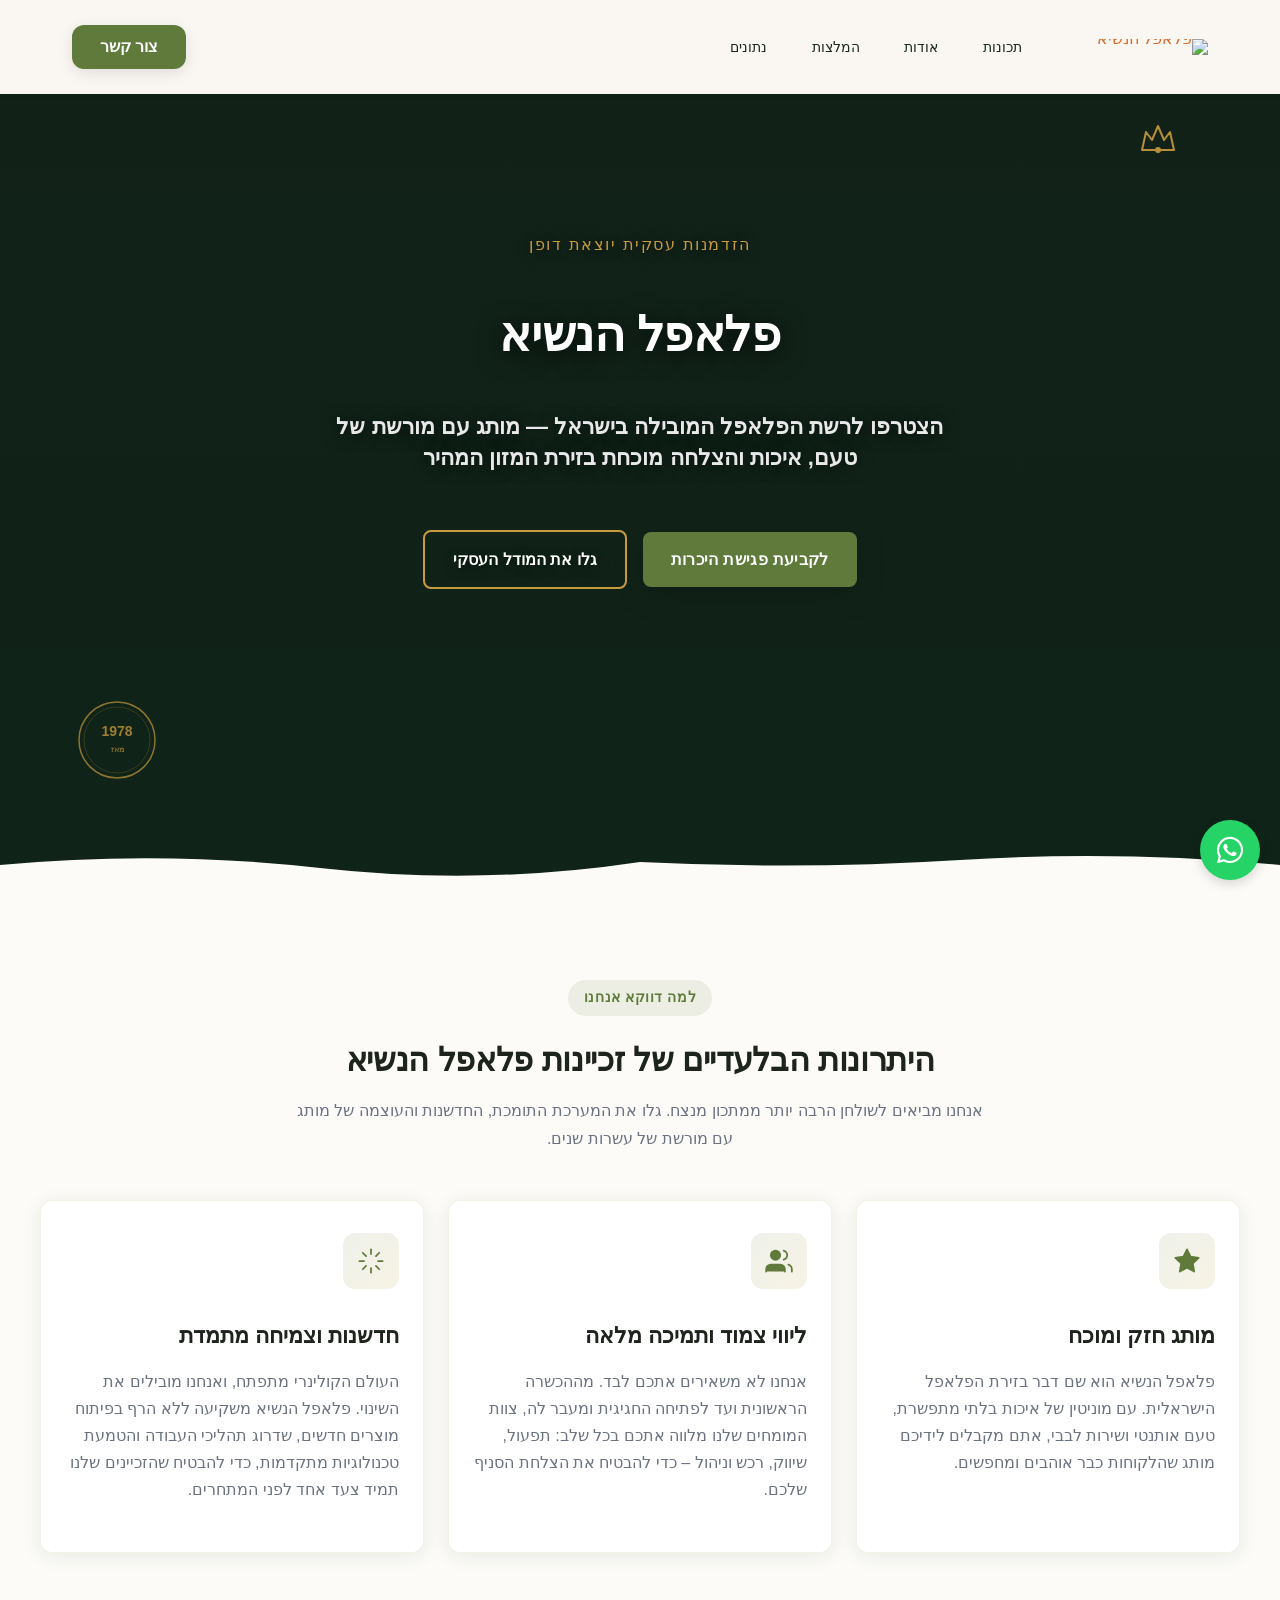
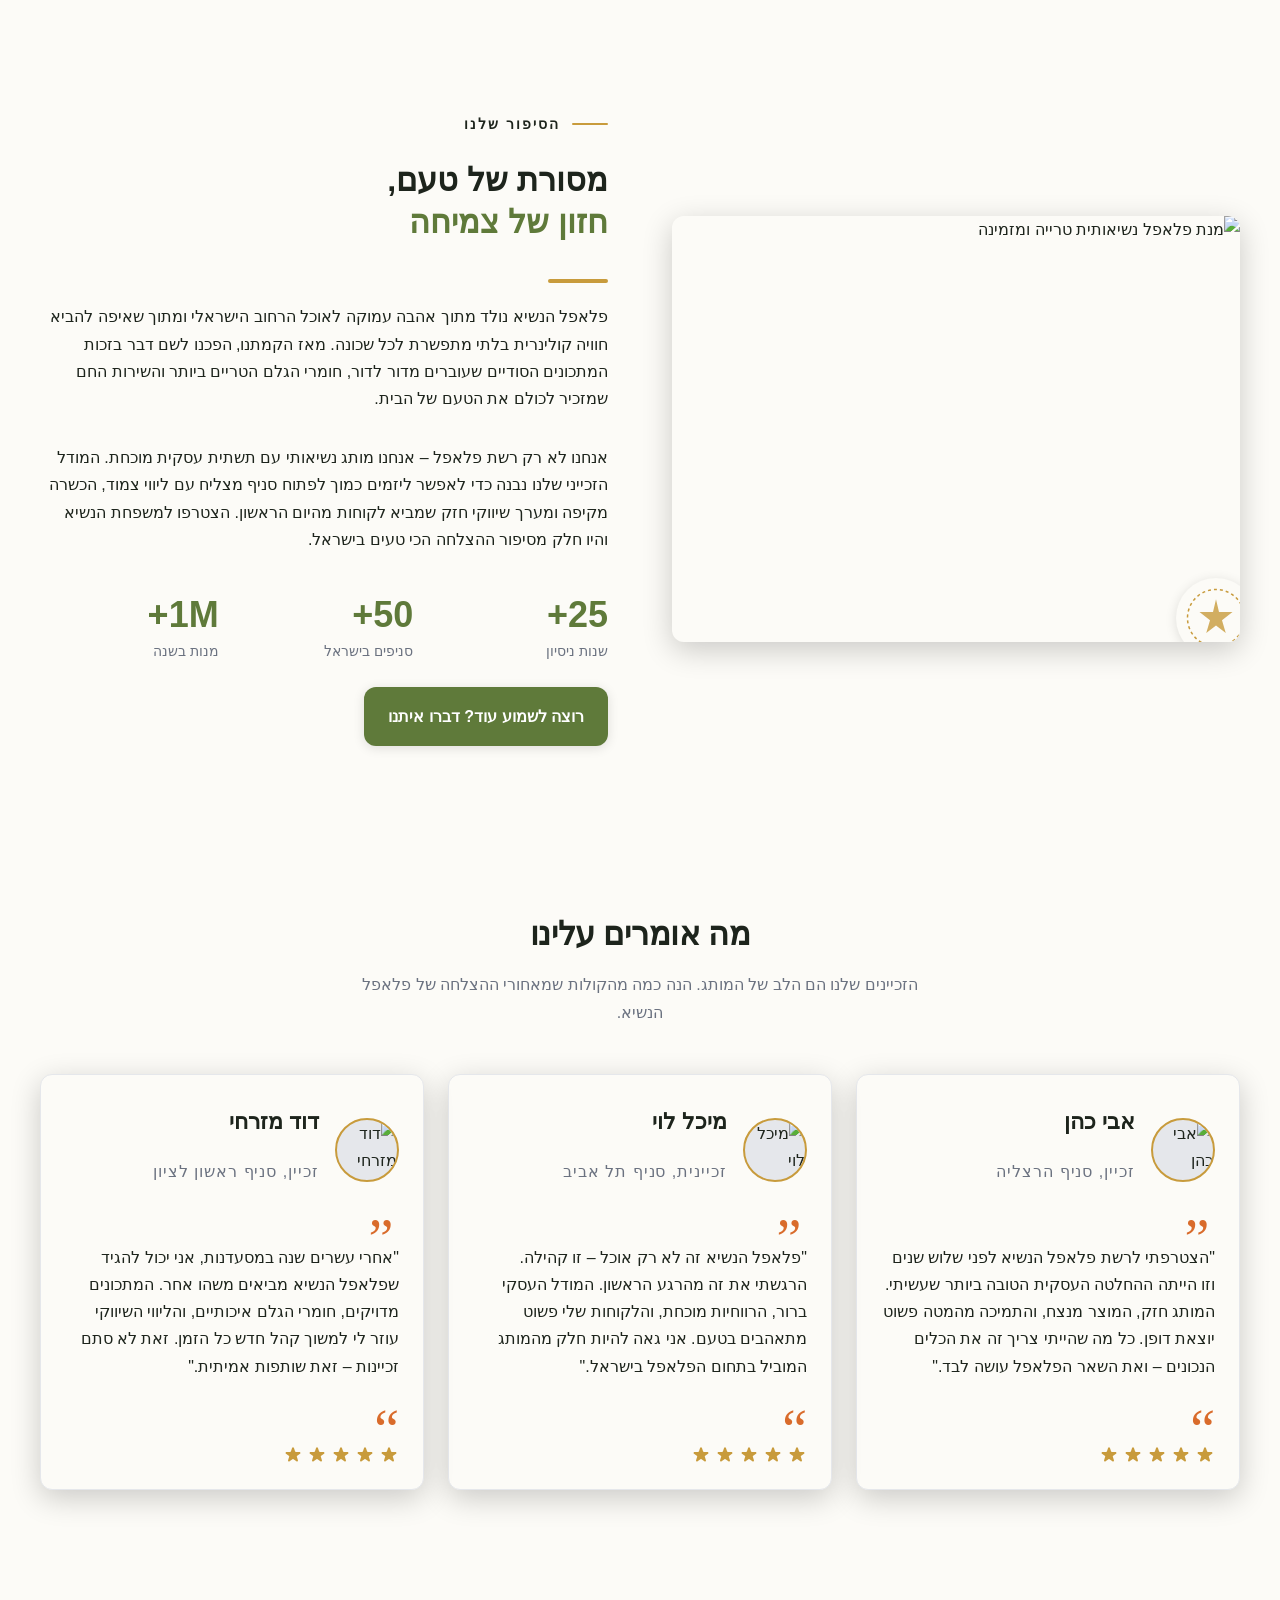
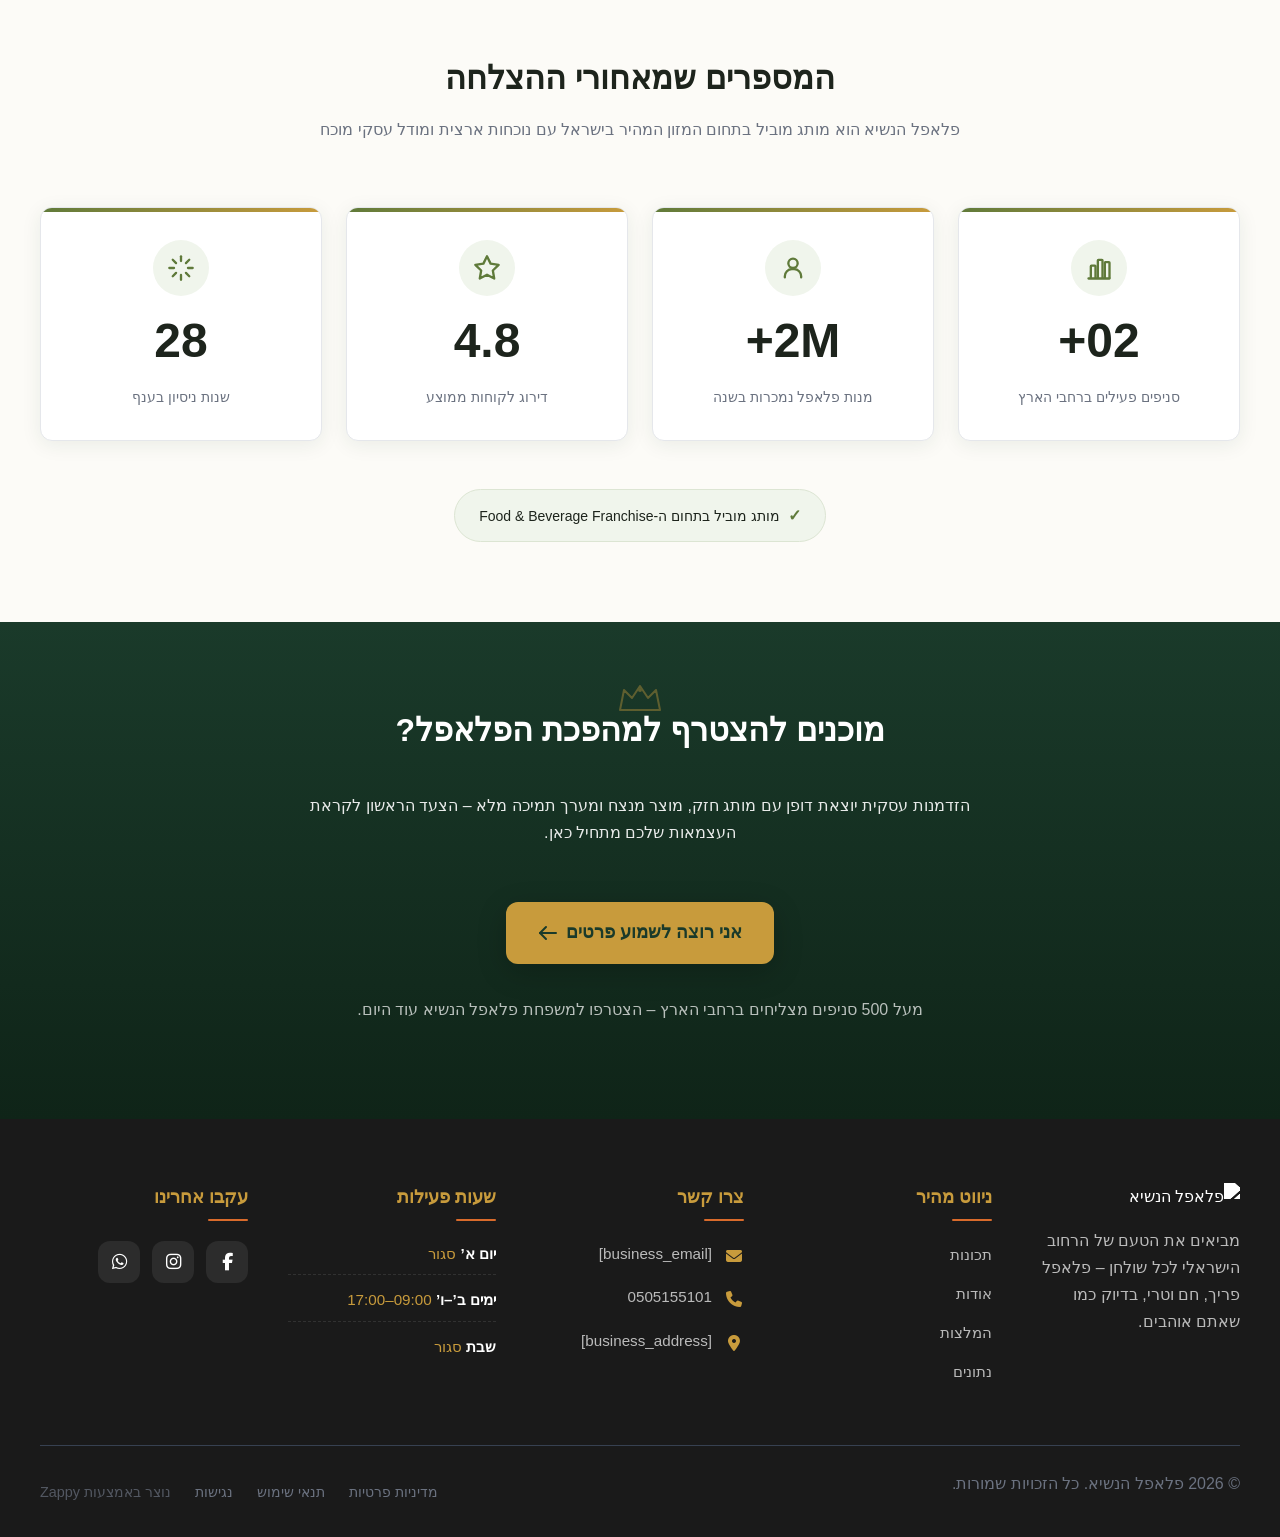
==== commit ec1507fa: "Background sync: Progressive GitHub Sync" ====
--- a/public/index.html
+++ b/public/index.html
@@ -1 +1 @@
-<!doctype html><html dir="rtl" lang="he"><head><meta charset="UTF-8"><meta content="width=device-width,initial-scale=1" name="viewport"><meta content="index, follow" name="robots"><title>זיכיון המזון שכל המדינה מדברת עליו — פלאפל הנשיא</title><meta content="הצטרפו למהפכת הטעם עם זיכיון פלאפל הנשיא — מותג רחוב ישראלי נועז שמחפש שותפים עסקיים. גלו מודל זכיינות רווחי, תמיכה מלאה ומורשת קולינרית מנצחת. השאירו פרטים עוד היום!" name="description"><meta content="זיכיון מזון ומשקאות, פלאפל הנשיא, זיכיון פלאפל, השקעה במזון, מותג אוכל ישראלי" name="keywords"><link href="/assets/favicon.ico" rel="icon" type="image/x-icon"><link href="/assets/favicon-16x16.png" rel="icon" type="image/png" sizes="16x16"><link href="/assets/favicon-32x32.png" rel="icon" type="image/png" sizes="32x32"><link href="/assets/favicon-48x48.png" rel="icon" type="image/png" sizes="48x48"><link href="/assets/favicon-192x192.png" rel="icon" type="image/png" sizes="192x192"><link href="/assets/favicon-512x512.png" rel="icon" type="image/png" sizes="512x512"><link href="/assets/apple-touch-icon.png" rel="apple-touch-icon"><script>!function(){"use strict";var t="9f944d29-55cd-401a-9d6a-0420c737afcd",e="https://api.zappy5.com/api/analytics/track",a=18e5,n=2592e6,o=!0,i=!0,r=!0;var s=function(){var e="zappy_visitor_"+t,a=null;try{if(a=localStorage.getItem(e)){var o=JSON.parse(a),i=Date.now();if(i-o.created<n)return o.lastSeen=i,localStorage.setItem(e,JSON.stringify(o)),o.id}}catch(t){console.warn("Zappy Analytics: LocalStorage not available")}var r="zv_"+Date.now()+"_"+Math.random().toString(36).substr(2,9);try{localStorage.setItem(e,JSON.stringify({id:r,created:Date.now(),lastSeen:Date.now()}))}catch(t){}return r}(),c=function(){var e="zappy_session_"+t,n=null;try{if(n=sessionStorage.getItem(e)){var o=JSON.parse(n),i=Date.now();if(i-o.timestamp<a)return o.timestamp=i,sessionStorage.setItem(e,JSON.stringify(o)),o.id}}catch(t){console.warn("Zappy Analytics: SessionStorage not available")}var r="zs_"+Date.now()+"_"+Math.random().toString(36).substr(2,9);try{sessionStorage.setItem(e,JSON.stringify({id:r,timestamp:Date.now()}))}catch(t){}return r}();function l(a,n){n=n||{};var o={website_id:t,event_type:a,page_path:window.location.pathname,referrer:document.referrer||"direct",visitor_id:s,session_id:c,metadata:n};if(navigator.sendBeacon){var i=new Blob([JSON.stringify(o)],{type:"application/json"});navigator.sendBeacon(e,i)}else fetch(e,{method:"POST",headers:{"Content-Type":"application/json"},body:JSON.stringify(o),keepalive:!0}).catch(function(t){console.warn("Zappy Analytics: Failed to track event",t)})}o&&l("pageview",{title:document.title,url:window.location.href}),i&&document.addEventListener("click",function(t){var e=t.target;if("BUTTON"===e.tagName||e.closest("button")){var a="BUTTON"===e.tagName?e:e.closest("button");l("click",{element:"button",text:a.textContent.trim().substring(0,100),id:a.id||null,class:a.className||null})}else if("A"===e.tagName||e.closest("a")){var n="A"===e.tagName?e:e.closest("a");l("navigation",{element:"link",text:n.textContent.trim().substring(0,100),href:n.href,external:n.hostname!==window.location.hostname})}},!0),r&&document.addEventListener("submit",function(t){var e=t.target;l("form_submit",{form_id:e.id||null,form_name:e.name||null,form_action:e.action||null,form_method:e.method||"GET"})},!0);var d=Date.now();window.addEventListener("beforeunload",function(){l("page_unload",{time_on_page:Math.floor((Date.now()-d)/1e3),page_path:window.location.pathname})}),window.zappyAnalytics={track:l,getVisitorId:function(){return s},getSessionId:function(){return c}}}()</script><meta content="זיכיון המזון שכל המדינה מדברת עליו — פלאפל הנשיא" property="og:title"><meta content="הצטרפו למהפכת הטעם עם זיכיון פלאפל הנשיא — מותג רחוב ישראלי נועז שמחפש שותפים עסקיים. גלו מודל זכיינות רווחי, תמיכה מלאה ומורשת קולינרית מנצחת. השאירו פרטים עוד היום!" property="og:description"><meta content="summary_large_image" name="twitter:card"><meta content="זיכיון המזון שכל המדינה מדברת עליו — פלאפל הנשיא" name="twitter:title"><meta content="הצטרפו למהפכת הטעם עם זיכיון פלאפל הנשיא — מותג רחוב ישראלי נועז שמחפש שותפים עסקיים. גלו מודל זכיינות רווחי, תמיכה מלאה ומורשת קולינרית מנצחת. השאירו פרטים עוד היום!" name="twitter:description"><meta content="website" property="og:type"><meta content="he_IL" property="og:locale"><link href="https://cdnjs.cloudflare.com/ajax/libs/font-awesome/6.4.0/css/all.min.css" rel="stylesheet"><style>.skip-link{position:absolute;top:0;left:0;transform:translateY(-200%);padding:12px 18px;background:var(--bg-dark,#1a1a1a);color:var(--text-light,#fff);font-weight:600;border-radius:0 0 8px 0;z-index:10000}.skip-link:focus{transform:none;outline:2px solid var(--ring,#fff);outline-offset:2px}:focus-visible{outline:2px solid var(--ring,currentColor);outline-offset:3px}</style><link href="/assets/favicon.ico" rel="icon" type="image/x-icon"><link href="/assets/favicon-16x16.png" rel="icon" type="image/png" sizes="16x16"><link href="/assets/favicon-32x32.png" rel="icon" type="image/png" sizes="32x32"><link href="/assets/favicon-48x48.png" rel="icon" type="image/png" sizes="48x48"><link href="/assets/favicon-192x192.png" rel="icon" type="image/png" sizes="192x192"><link href="/assets/favicon-512x512.png" rel="icon" type="image/png" sizes="512x512"><link href="/assets/apple-touch-icon.png" rel="apple-touch-icon"><link href="https://cdn.jsdelivr.net/npm/vanilla-cookieconsent@3/dist/cookieconsent.css" rel="stylesheet"><script src="https://cdn.jsdelivr.net/npm/vanilla-cookieconsent@3/dist/cookieconsent.umd.js"></script><script src="https://cdn.jsdelivr.net/gh/mickidum/acc_toolbar/acctoolbar/acctoolbar.min.js"></script><link href="/styles.css" rel="stylesheet"><script>window.ZAPPY_WEBSITE_ID="9f944d29-55cd-401a-9d6a-0420c737afcd",window.ZAPPY_API_BASE="https://api.zappy5.com"</script><style id="zappy-dropdown-submenu-styles">#navMenu li:has(.sub-menu),.nav-menu li:has(.sub-menu),.navbar li:has(.sub-menu),nav li:has(.sub-menu){position:relative}#navMenu .sub-menu,.nav-menu .sub-menu,.navbar .sub-menu,nav .sub-menu{display:block!important;position:absolute!important;top:100%;left:0;min-width:220px;background:#fff;border-radius:8px;box-shadow:0 8px 25px rgba(0,0,0,.15);padding:8px 0;opacity:0;visibility:hidden;transform:translateY(10px);transition:all .3s ease;z-index:1000;list-style:none;pointer-events:none}#navMenu li:hover>.sub-menu,.nav-menu li:hover>.sub-menu,.navbar li:hover>.sub-menu,nav li:hover>.sub-menu{opacity:1!important;visibility:visible!important;transform:translateY(0)!important;pointer-events:auto!important}.sub-menu li{list-style:none;margin:0;padding:0}.sub-menu a{display:block!important;padding:10px 16px!important;color:var(--text-dark,#333)!important;font-weight:500;text-decoration:none;white-space:nowrap;transition:background-color .2s}.sub-menu .zappy-nav-child>a{padding-left:28px!important;font-size:.9em!important;opacity:.85!important}[dir=rtl] .sub-menu .zappy-nav-child>a,html[lang=ar] .sub-menu .zappy-nav-child>a,html[lang=he] .sub-menu .zappy-nav-child>a{padding-left:10px!important;padding-right:28px!important}.sub-menu .zappy-nav-parent>a{font-weight:600!important}.sub-menu a:hover{background-color:#f5f5f5}[dir=rtl] .nav-menu .sub-menu,[dir=rtl] .navbar .sub-menu,[dir=rtl] nav .sub-menu,html[lang=ar] .nav-menu .sub-menu,html[lang=ar] .navbar .sub-menu,html[lang=ar] nav .sub-menu,html[lang=he] .nav-menu .sub-menu,html[lang=he] .navbar .sub-menu,html[lang=he] nav .sub-menu{left:auto!important;right:0!important}.sub-menu:empty,.sub-menu:not(:has(li)):not(:has(> a)),.sub-menu:not(:has(li:not(.zappy-hidden-menu-item))):not(:has(> a)){display:none!important;opacity:0!important;visibility:hidden!important;pointer-events:none!important}li:has(.menu-group-title):hover>.sub-menu{opacity:1!important;visibility:visible!important;transform:translateY(0)!important;pointer-events:auto!important}#navMenu>li>.menu-group-title,.nav-menu>li>.menu-group-title{display:inline-block;padding:.5rem 1rem;cursor:default;user-select:none}@media (max-width:768px){#navMenu .sub-menu,.nav-menu .sub-menu,.navbar .sub-menu,nav .sub-menu{position:static!important;transform:none!important;box-shadow:none!important;background:0 0!important;max-height:0;overflow:hidden;opacity:0;visibility:hidden;transition:max-height .3s ease,opacity .3s ease;padding:0!important;border-radius:0!important}#navMenu .sub-menu.mobile-expanded,.nav-menu .sub-menu.mobile-expanded,.navbar .sub-menu.mobile-expanded{max-height:none!important;overflow-y:visible!important;opacity:1!important;visibility:visible!important;padding:8px 0 8px 16px!important}[dir=rtl] .sub-menu.mobile-expanded,html[lang=he] .sub-menu.mobile-expanded{padding:8px 16px 8px 0!important}#navMenu li:hover>.sub-menu,.nav-menu li:hover>.sub-menu,.navbar li:hover>.sub-menu,nav li:hover>.sub-menu{opacity:0;visibility:hidden;pointer-events:none}#navMenu li>.sub-menu.mobile-expanded,.nav-menu li>.sub-menu.mobile-expanded,.navbar li>.sub-menu.mobile-expanded,nav li>.sub-menu.mobile-expanded{opacity:1!important;visibility:visible!important;pointer-events:auto!important}#navMenu li:has(.sub-menu),.nav-menu li:has(.sub-menu),.navbar li:has(.sub-menu),nav li:has(.sub-menu){display:flex!important;flex-wrap:wrap!important;align-items:center!important;position:relative!important;min-height:44px!important}#navMenu li:has(.sub-menu)>a,.nav-menu li:has(.sub-menu)>a,.navbar li:has(.sub-menu)>a,nav li:has(.sub-menu)>a{flex:1!important;min-width:0!important}#navMenu li:has(.sub-menu)>.menu-group-title,.nav-menu li:has(.sub-menu)>.menu-group-title,.navbar li:has(.sub-menu)>.menu-group-title,nav li:has(.sub-menu)>.menu-group-title{flex:1!important;min-width:0!important;padding:0!important;line-height:inherit!important}#navMenu li:has(.sub-menu)>.sub-menu,.nav-menu li:has(.sub-menu)>.sub-menu,.navbar li:has(.sub-menu)>.sub-menu,nav li:has(.sub-menu)>.sub-menu{flex-basis:100%!important;width:100%!important}#navMenu li:has(.sub-menu)>a [class*=arrow],#navMenu li:has(.sub-menu)>a [class*=chevron],.nav-menu li:has(.sub-menu)>a .fa-angle-down,.nav-menu li:has(.sub-menu)>a .fa-chevron-down,.nav-menu li:has(.sub-menu)>a [class*=arrow],.nav-menu li:has(.sub-menu)>a [class*=chevron],nav li:has(.sub-menu)>a [class*=arrow],nav li:has(.sub-menu)>a [class*=chevron]{display:none!important;visibility:hidden!important}.mobile-submenu-toggle{display:flex!important;align-items:center!important;justify-content:center!important;width:44px!important;height:auto!important;background:0 0!important;border:none!important;cursor:pointer!important;color:var(--text-dark)!important;position:static!important;flex-shrink:0!important;align-self:stretch!important;z-index:2!important;padding:0!important;margin:0!important}.mobile-submenu-toggle::after{content:''!important;width:0!important;height:0!important;border-left:6px solid transparent!important;border-right:6px solid transparent!important;border-top:7px solid currentColor!important;transition:transform .3s ease!important}.mobile-submenu-toggle.expanded::after{transform:rotate(180deg)!important}.sub-menu a{padding:10px 0!important;display:block!important;color:var(--text-dark)!important;white-space:normal!important}.sub-menu .zappy-nav-child>a{padding-left:28px!important;font-size:.9em!important;opacity:.85!important}[dir=rtl] .sub-menu .zappy-nav-child>a,html[lang=ar] .sub-menu .zappy-nav-child>a,html[lang=he] .sub-menu .zappy-nav-child>a{padding-left:0!important;padding-right:28px!important}.sub-menu .zappy-nav-parent>a{font-weight:600!important}#navMenu.active,.nav-menu.active{max-width:100vw!important;overflow-x:hidden!important;box-sizing:border-box!important}.navbar .sub-menu li a,.zappy-products-dropdown .sub-menu a,nav.navbar .sub-menu li a{color:var(--text-dark)!important}}@media (min-width:769px){.mobile-submenu-toggle{display:none!important}}</style><style id="zappy-widget-visibility">html[dir=rtl] .whatsapp-float{right:20px!important;left:auto!important}html:not([dir]) .whatsapp-float,html[dir=ltr] .whatsapp-float{left:20px!important;right:auto!important}html[dir=rtl] #mic-access-tool-general-button,html[dir=rtl] #mic-init-access-tool #mic-access-tool-general-button,html[dir=rtl] #mic-init-access-tool .mic-access-tool-general-button,html[dir=rtl] ._access-icon,html[dir=rtl] .mic-access-tool-general-button{left:20px!important;right:auto!important}html:not([dir]) #mic-access-tool-general-button,html:not([dir]) #mic-init-access-tool #mic-access-tool-general-button,html:not([dir]) #mic-init-access-tool .mic-access-tool-general-button,html:not([dir]) ._access-icon,html:not([dir]) .mic-access-tool-general-button,html[dir=ltr] #mic-access-tool-general-button,html[dir=ltr] #mic-init-access-tool #mic-access-tool-general-button,html[dir=ltr] #mic-init-access-tool .mic-access-tool-general-button,html[dir=ltr] ._access-icon,html[dir=ltr] .mic-access-tool-general-button{right:20px!important;left:auto!important}@media (max-width:768px){.whatsapp-float{display:flex!important}}@media (min-width:769px){.whatsapp-float{display:flex!important}}@media (max-width:768px){#mic-access-tool-general-button,#mic-init-access-tool #mic-access-tool-general-button,#mic-init-access-tool .mic-access-tool-general-button,._access-icon,.mic-access-tool-general-button{display:flex!important;visibility:visible!important;opacity:1!important;pointer-events:auto!important}#mic-access-tool-box.opened-mic-access-tool,#mic-init-access-tool #mic-access-tool-box.opened-mic-access-tool,.mic-access-tool-box.opened-mic-access-tool{visibility:visible!important;opacity:1!important;pointer-events:auto!important}}@media (min-width:769px){#mic-access-tool-general-button,#mic-init-access-tool #mic-access-tool-general-button,#mic-init-access-tool .mic-access-tool-general-button,._access-icon,.mic-access-tool-general-button{display:flex!important;visibility:visible!important;opacity:1!important;pointer-events:auto!important}#mic-access-tool-box.opened-mic-access-tool,#mic-init-access-tool #mic-access-tool-box.opened-mic-access-tool,.mic-access-tool-box.opened-mic-access-tool{visibility:visible!important;opacity:1!important;pointer-events:auto!important}}</style></head><body><a href="#main" class="skip-link">דלג לתוכן הראשי</a><nav class="navbar" dir="rtl"><button aria-label="Menu" class="mobile-toggle" id="mobileToggle"><svg viewBox="0 0 24 24" fill="none" height="24" width="24" class="hamburger-icon"><path d="M3 12h18M3 6h18M3 18h18" stroke="currentColor" stroke-width="2" stroke-linecap="round"></path></svg> <svg viewBox="0 0 24 24" fill="none" height="24" width="24" class="close-icon" style="display:none"><path d="M18 6L6 18M6 6l12 12" stroke="currentColor" stroke-width="2" stroke-linecap="round"></path></svg></button> <button aria-label="Call" class="phone-header-btn" data-phone="[business_phone]"><svg viewBox="0 0 24 24" fill="currentColor" height="20" width="20"><path d="M22 16.92v3a2 2 0 0 1-2.18 2 19.79 19.79 0 0 1-8.63-3.07 19.5 19.5 0 0 1-6-6 19.79 19.79 0 0 1-3.07-8.67A2 2 0 0 1 4.11 2h3a2 2 0 0 1 2 1.72 12.84 12.84 0 0 0 .7 2.81 2 2 0 0 1-.45 2.11L8.09 9.91a16 16 0 0 0 6 6l1.27-1.27a2 2 0 0 1 2.11-.45 12.84 12.84 0 0 0 2.81.7A2 2 0 0 1 22 16.92z"></path></svg></button><div class="nav-container"><div class="nav-right-group"><div class="nav-brand"><a href="/" class="logo-link"><img alt="פלאפל הנשיא" src="/assets/site---------image-1.webp" class="logo"></a></div><ul class="nav-menu" id="navMenu"><li><a href="#features">תכונות</a></li><li><a href="#about">אודות</a></li><li><a href="#testimonials">המלצות</a></li><li><a href="#stats">נתונים</a></li></ul></div><div class="nav-cta-container"><a href="#cta" class="nav-cta-btn">צור קשר</a></div></div></nav><script>window.addEventListener("load",function(){const e=document.querySelector(".navbar, nav, header");if(!e)return void console.log("[Navbar] Navbar element not found");let t=document.getElementById("mobileToggle")||document.querySelector(".mobile-toggle")||document.querySelector(".hamburger")||document.querySelector(".hamburger-menu")||document.querySelector(".menu-toggle")||document.querySelector(".burger-menu")||document.querySelector('[aria-label="Menu"]')||document.querySelector('[aria-label="תפריט"]');const n=document.querySelector(".phone-header-btn"),o=window.getComputedStyle(e);let r=o.backgroundColor;if(console.log("[Navbar] Initial navbar background:",r),"transparent"===r||"rgba(0, 0, 0, 0)"===r||r.startsWith("rgba")&&r.includes(", 0)")){const e=o.backgroundImage;if(e&&"none"!==e)console.log("[Navbar] Navbar has background image/gradient, using dark text"),r="rgb(240, 240, 240)";else{const e=window.getComputedStyle(document.body).backgroundColor;console.log("[Navbar] Navbar transparent, using body background:",e),r=e}}const a=r.match(/\d+/g);if(a&&a.length>=3){const e=(.299*parseInt(a[0])+.587*parseInt(a[1])+.114*parseInt(a[2]))/255;console.log("[Navbar] Mobile button colors preserved from Claude CSS (luminance:",e.toFixed(2)+")");const o=document.createElement("style");o.id="zappy-mobile-nav-fix";document.documentElement.lang;document.documentElement.dir,o.textContent='\n        /* Hide mobile buttons on desktop, show only on mobile */\n        @media (min-width: 769px) {\n          .mobile-toggle,\n          .phone-header-btn {\n            display: none !important;\n          }\n        }\n        \n        /* Show and position mobile buttons correctly on mobile */\n        @media (max-width: 768px) {\n          .navbar,\n          nav.navbar {\n            min-height: 70px !important;\n          }\n\n          .mobile-toggle,\n          .phone-header-btn {\n            position: absolute !important;\n            top: 0 !important;\n            bottom: 0 !important;\n            margin-top: auto !important;\n            margin-bottom: auto !important;\n            transform: none !important;\n            z-index: 1001 !important;\n            display: flex !important;\n            align-items: center !important;\n            justify-content: center !important;\n            width: 36px !important;\n            height: 36px !important;\n            border-radius: 50% !important;\n            border: none !important;\n            cursor: pointer !important;\n            padding: 6px !important;\n            background: none !important;\n            color: var(--nav-text, var(--text-dark)) !important;\n            touch-action: manipulation !important;\n            -webkit-tap-highlight-color: transparent !important;\n          }\n\n          html[data-zappy-site-type="ecommerce"] .phone-header-btn,\n          body[data-zappy-site-type="ecommerce"] .phone-header-btn,\n          html[data-zappy-site-type="ecommerce"] header .phone-header-btn,\n          html[data-zappy-site-type="ecommerce"] nav .phone-header-btn {\n            display: none !important;\n            visibility: hidden !important;\n            width: 0 !important;\n            height: 0 !important;\n            min-width: 0 !important;\n            overflow: hidden !important;\n          }\n          \n          /* LTR positioning (default): hamburger LEFT, phone RIGHT */\n          html:not([dir="rtl"]):not([lang="he"]):not([lang="ar"]) .mobile-toggle,\n          html[dir="ltr"] .mobile-toggle {\n            left: 12px !important;\n            right: auto !important;\n          }\n          html:not([dir="rtl"]):not([lang="he"]):not([lang="ar"]) .phone-header-btn,\n          html[dir="ltr"] .phone-header-btn {\n            right: 12px !important;\n            left: auto !important;\n          }\n          \n          /* RTL positioning: hamburger RIGHT, phone LEFT */\n          html[dir="rtl"] .mobile-toggle,\n          html[lang="he"] .mobile-toggle,\n          html[lang="ar"] .mobile-toggle {\n            right: 12px !important;\n            left: auto !important;\n          }\n          html[dir="rtl"] .phone-header-btn,\n          html[lang="he"] .phone-header-btn,\n          html[lang="ar"] .phone-header-btn {\n            left: 12px !important;\n            right: auto !important;\n          }\n          \n          /* CRITICAL: Ensure nav-container has min-height on mobile */\n          /* All children are positioned absolutely/fixed on mobile, so height:auto collapses to 0 */\n          .nav-container {\n            min-height: 70px !important;\n            position: relative !important;\n          }\n          \n          /* Ensure SVG icons are properly sized and inherit color */\n          .mobile-toggle svg,\n          .phone-header-btn svg {\n            width: 24px !important;\n            height: 24px !important;\n            /* Don\'t force display - let JavaScript control hamburger/close toggle */\n          }\n          \n          /* Reset nav-cta-container on mobile - remove desktop box-shadow/padding */\n          /* that creates a visible ghost box when CTA button is hidden */\n          .nav-cta-container {\n            box-shadow: none !important;\n            padding: 0 !important;\n          }\n          \n          /* Hide nav-cta-container entirely on mobile when there\'s no lang-switcher */\n          /* (only the CTA button is inside, and it\'s hidden on mobile) */\n          .nav-cta-container:not(:has(.lang-switcher)) {\n            display: none !important;\n          }\n          \n          /* CRITICAL: Prevent hero image fade gradient from bleeding over headline text */\n          /* The .image-fade-gradient has bottom: -30px (extends below parent) */\n          /* On mobile stacked layout, this overlaps the h1 text below the image */\n          .hero-image-column {\n            overflow: hidden !important;\n          }\n          .image-fade-gradient {\n            bottom: 0 !important;\n          }\n          \n          /* Hide desktop language switcher on mobile - hamburger menu handles it */\n          /* High specificity to override stored CSS */\n          .lang-switcher,\n          .nav-cta-container .lang-switcher,\n          .nav-container .lang-switcher,\n          .navbar .lang-switcher,\n          .navbar .nav-cta-container .lang-switcher {\n            display: none !important;\n          }\n        }\n      ';const r=document.getElementById("zappy-mobile-nav-fix");r&&r.remove(),document.head.appendChild(o),console.log("[Navbar] Critical CSS injected for mobile nav positioning");const i=window.innerWidth<=768;if(t){const e=t.querySelector(".hamburger-icon"),n=t.querySelector(".close-icon");e&&(e.style.setProperty("width","24px","important"),e.style.setProperty("height","24px","important"),e.style.setProperty("display","block","important")),n&&(n.style.setProperty("width","24px","important"),n.style.setProperty("height","24px","important"),n.style.setProperty("display","none","important")),i?(t.style.setProperty("position","absolute","important"),t.style.setProperty("top","0","important"),t.style.setProperty("bottom","0","important"),t.style.setProperty("margin-top","auto","important"),t.style.setProperty("margin-bottom","auto","important"),t.style.setProperty("transform","none","important"),t.style.setProperty("z-index","1001","important"),t.style.removeProperty("left"),t.style.removeProperty("right"),console.log("[Navbar] Mobile toggle positioning applied (mobile viewport)")):(t.style.removeProperty("position"),t.style.removeProperty("top"),t.style.removeProperty("transform"),t.style.removeProperty("z-index"),t.style.removeProperty("left"),t.style.removeProperty("right"),console.log("[Navbar] Desktop viewport - cleared mobile toggle inline positioning"))}if(n){const e=n.querySelector("svg");e&&(e.style.width="24px",e.style.height="24px",e.setAttribute("width","24"),e.setAttribute("height","24")),i?(n.style.setProperty("position","absolute","important"),n.style.setProperty("top","0","important"),n.style.setProperty("bottom","0","important"),n.style.setProperty("margin-top","auto","important"),n.style.setProperty("margin-bottom","auto","important"),n.style.setProperty("transform","none","important"),n.style.setProperty("z-index","1001","important"),n.style.removeProperty("left"),n.style.removeProperty("right"),console.log("[Navbar] Phone button positioning applied (mobile viewport)")):(n.style.removeProperty("position"),n.style.removeProperty("top"),n.style.removeProperty("transform"),n.style.removeProperty("z-index"),n.style.removeProperty("left"),n.style.removeProperty("right"),console.log("[Navbar] Desktop viewport - cleared phone button inline positioning"))}}else console.log("[Navbar] Could not parse background color:",r);t=document.getElementById("mobileToggle")||document.querySelector(".mobile-toggle")||document.querySelector(".hamburger")||document.querySelector(".hamburger-menu")||document.querySelector(".menu-toggle")||document.querySelector(".burger-menu")||document.querySelector('[aria-label="Menu"]')||document.querySelector('[aria-label="תפריט"]');const i=document.getElementById("navMenu")||document.querySelector(".nav-menu")||document.querySelector(".nav-links")||document.querySelector("nav ul:not(.submenu)");if(!t||!i)return void console.log("[Navbar] Mobile toggle or menu not found:",{toggle:!!t,menu:!!i});i.id||(i.id="navMenu"),console.log("[Navbar] Initializing mobile menu...");const l=t.cloneNode(!0);t.parentNode.replaceChild(l,t);var s=0;function p(e){var t=Date.now();t-s<300||(s=t,function(e){e.preventDefault(),e.stopPropagation();const t=l.querySelector(".hamburger-icon"),n=l.querySelector(".close-icon");i.classList.contains("active")?(i.classList.remove("active"),t&&t.style.setProperty("display","block","important"),n&&n.style.setProperty("display","none","important"),document.body.style.overflow="",console.log("[Navbar] Menu closed")):(i.classList.add("active"),t&&t.style.setProperty("display","none","important"),n&&n.style.setProperty("display","block","important"),document.body.style.overflow="hidden",console.log("[Navbar] Menu opened"))}(e))}l.addEventListener("click",p),l.addEventListener("touchend",p),i.querySelectorAll("a").forEach(function(e){e.addEventListener("click",function(){if("#"===this.getAttribute("href"))return;const e=l.querySelector(".hamburger-icon"),t=l.querySelector(".close-icon");i.classList.remove("active"),e&&e.style.setProperty("display","block","important"),t&&t.style.setProperty("display","none","important"),document.body.style.overflow="",console.log("[Navbar] Menu closed (link clicked)")})});var m=i.querySelectorAll(".dropdown-toggle");m.forEach(function(e){e.addEventListener("click",function(e){e.preventDefault(),e.stopPropagation();var t=this.closest(".nav-dropdown");t&&(t.parentNode.querySelectorAll(".nav-dropdown.open").forEach(function(e){e!==t&&e.classList.remove("open")}),t.classList.toggle("open"),console.log("[Navbar] Dropdown toggled:",t.classList.contains("open")?"open":"closed"))})}),document.addEventListener("click",function(e){e.target.closest(".nav-dropdown")||document.querySelectorAll(".nav-dropdown.open").forEach(function(e){e.classList.remove("open")})}),console.log("[Navbar] Dropdown handlers initialized for "+m.length+" dropdowns"),n&&n.addEventListener("click",function(){const e=document.querySelectorAll('a[href^="tel:"]'),t=e.length>0?e[0].getAttribute("href").replace("tel:",""):"[business_phone]";window.location.href="tel:"+t,console.log("[Navbar] Phone button clicked")}),console.log("[Navbar] Mobile menu initialized successfully")})</script><main id="main"><section class="index-hero-section" data-band-index="0" data-layout-spec="דף הבית-hero" id="hero" data-hero-type="fullscreen-scrim"><div class="index-hero-section__bg-wrapper"><img alt="פלאפל הנשיא - דוכן פלאפל חם ומזמין" src="/assets/site-index-hero-image-1.webp" class="index-hero-section__bg-img" data-context="Warm, inviting falafel stand with golden fried falafel balls, fresh pita, and vibrant salads, shot in natural light with a slightly editorial, aspirational feel. The background shows a bustling Israeli market street." data-placeholder="index-hero-image-1" height="600" loading="eager" width="1200" data-hero-bg="true" fetchpriority="high"></div><div class="index-hero-section__scrim" aria-hidden="true"></div><div class="index-hero-section__crown" aria-hidden="true"><svg viewBox="0 0 40 40" xmlns="http://www.w3.org/2000/svg" data-no-icon-edit="true"><path d="M4,30 L8,12 L14,20 L20,6 L26,20 L32,12 L36,30 Z" stroke="var(--secondary)" stroke-width="2" stroke-linejoin="round" fill="none"></path><circle cx="20" cy="30" r="3" fill="var(--secondary)"></circle></svg></div><div class="index-hero-section__badge" aria-hidden="true"><svg viewBox="0 0 80 80" xmlns="http://www.w3.org/2000/svg" data-no-icon-edit="true"><circle cx="40" cy="40" r="38" fill="none" opacity="0.8" stroke="var(--secondary)" stroke-width="1.5"></circle><circle cx="40" cy="40" r="33" fill="none" opacity="0.5" stroke="var(--secondary)" stroke-width="0.5"></circle><text fill="var(--secondary)" font-family="Inter, sans-serif" font-size="14" font-weight="700" opacity="0.9" text-anchor="middle" x="40" y="36">1978</text><text fill="var(--secondary)" font-family="Inter, sans-serif" font-size="8" font-weight="600" opacity="0.7" text-anchor="middle" x="40" y="52">מאז</text></svg></div><div class="index-hero-section__content"><p class="index-hero-section__label">הזדמנות עסקית יוצאת דופן</p><h1 class="index-hero-section__headline">פלאפל הנשיא</h1><h3 class="index-hero-section__subheadline">הצטרפו לרשת הפלאפל המובילה בישראל — מותג עם מורשת של טעם, איכות והצלחה מוכחת בזירת המזון המהיר</h3><div class="index-hero-section__cta-group"><a href="#contact" class="index-hero-section__btn-primary">לקביעת פגישת היכרות</a> <a href="#about" class="index-hero-section__btn-secondary">גלו את המודל העסקי</a></div></div><div class="index-hero-section__divider-wrapper" aria-hidden="true"><svg viewBox="0 0 1200 80" xmlns="http://www.w3.org/2000/svg" data-no-icon-edit="true" preserveAspectRatio="none"><path d="M0,80 L0,45 Q150,30 300,48 T600,42 Q750,50 900,40 T1200,45 L1200,80 Z" fill="var(--bg-light)"></path></svg></div></section><section class="index-features-section" data-band-index="1" data-layout-spec="דף הבית-features" id="features"><div class="features-container"><div class="features-header"><span class="features-label">למה דווקא אנחנו</span><h2 class="features-heading">היתרונות הבלעדיים של זכיינות פלאפל הנשיא</h2><p class="features-subtitle">אנחנו מביאים לשולחן הרבה יותר ממתכון מנצח. גלו את המערכת התומכת, החדשנות והעוצמה של מותג עם מורשת של עשרות שנים.</p></div><div class="features-grid"><article class="feature-card"><div class="feature-icon-wrapper"><svg viewBox="0 0 24 24" fill="none" data-element-type="icon" data-icon-type="svg" xmlns="http://www.w3.org/2000/svg" class="feature-icon"><path d="M12 2L15.09 8.26L22 9.27L17 14.14L18.18 21.02L12 17.77L5.82 21.02L7 14.14L2 9.27L8.91 8.26L12 2Z" stroke="currentColor" stroke-width="1.5" stroke-linecap="round" stroke-linejoin="round" fill="currentColor"></path></svg></div><h3 class="feature-title">מותג חזק ומוכח</h3><p class="feature-description">פלאפל הנשיא הוא שם דבר בזירת הפלאפל הישראלית. עם מוניטין של איכות בלתי מתפשרת, טעם אותנטי ושירות לבבי, אתם מקבלים לידיכם מותג שהלקוחות כבר אוהבים ומחפשים.</p></article><article class="feature-card"><div class="feature-icon-wrapper"><svg viewBox="0 0 24 24" fill="none" data-element-type="icon" data-icon-type="svg" xmlns="http://www.w3.org/2000/svg" class="feature-icon"><path d="M17 21V19C17 17.9391 16.5786 16.9217 15.8284 16.1716C15.0783 15.4214 14.0609 15 13 15H5C3.93913 15 2.92172 15.4214 2.17157 16.1716C1.42143 16.9217 1 17.9391 1 19V21" stroke="currentColor" stroke-width="1.5" stroke-linecap="round" stroke-linejoin="round" fill="currentColor"></path><path d="M9 11C11.2091 11 13 9.20914 13 7C13 4.79086 11.2091 3 9 3C6.79086 3 5 4.79086 5 7C5 9.20914 6.79086 11 9 11Z" stroke="currentColor" stroke-width="1.5" stroke-linecap="round" stroke-linejoin="round" fill="currentColor"></path><path d="M23 21V19C22.9993 18.1137 22.7044 17.2528 22.1614 16.5523C21.6184 15.8519 20.8581 15.3516 20 15.13" stroke="currentColor" stroke-width="1.5" stroke-linecap="round" stroke-linejoin="round" fill="none"></path><path d="M16 3.13C16.8604 3.35031 17.623 3.85071 18.1676 4.55232C18.7122 5.25392 19.0078 6.11683 19.0078 7.005C19.0078 7.89318 18.7122 8.75608 18.1676 9.45769C17.623 10.1593 16.8604 10.6597 16 10.88" stroke="currentColor" stroke-width="1.5" stroke-linecap="round" stroke-linejoin="round" fill="none"></path></svg></div><h3 class="feature-title">ליווי צמוד ותמיכה מלאה</h3><p class="feature-description">אנחנו לא משאירים אתכם לבד. מההכשרה הראשונית ועד לפתיחה החגיגית ומעבר לה, צוות המומחים שלנו מלווה אתכם בכל שלב: תפעול, שיווק, רכש וניהול – כדי להבטיח את הצלחת הסניף שלכם.</p></article><article class="feature-card"><div class="feature-icon-wrapper"><svg viewBox="0 0 24 24" fill="none" data-element-type="icon" data-icon-type="svg" xmlns="http://www.w3.org/2000/svg" class="feature-icon"><path d="M12 2V6" stroke="currentColor" stroke-width="1.5" stroke-linecap="round" stroke-linejoin="round" fill="none"></path><path d="M12 18V22" stroke="currentColor" stroke-width="1.5" stroke-linecap="round" stroke-linejoin="round" fill="none"></path><path d="M4.93 4.93L7.76 7.76" stroke="currentColor" stroke-width="1.5" stroke-linecap="round" stroke-linejoin="round" fill="none"></path><path d="M16.24 16.24L19.07 19.07" stroke="currentColor" stroke-width="1.5" stroke-linecap="round" stroke-linejoin="round" fill="none"></path><path d="M2 12H6" stroke="currentColor" stroke-width="1.5" stroke-linecap="round" stroke-linejoin="round" fill="none"></path><path d="M18 12H22" stroke="currentColor" stroke-width="1.5" stroke-linecap="round" stroke-linejoin="round" fill="none"></path><path d="M4.93 19.07L7.76 16.24" stroke="currentColor" stroke-width="1.5" stroke-linecap="round" stroke-linejoin="round" fill="none"></path><path d="M16.24 7.76L19.07 4.93" stroke="currentColor" stroke-width="1.5" stroke-linecap="round" stroke-linejoin="round" fill="none"></path></svg></div><h3 class="feature-title">חדשנות וצמיחה מתמדת</h3><p class="feature-description">העולם הקולינרי מתפתח, ואנחנו מובילים את השינוי. פלאפל הנשיא משקיעה ללא הרף בפיתוח מוצרים חדשים, שדרוג תהליכי העבודה והטמעת טכנולוגיות מתקדמות, כדי להבטיח שהזכיינים שלנו תמיד צעד אחד לפני המתחרים.</p></article></div></div></section><section class="index-about-section" data-band-index="2" data-layout-spec="דף הבית-about" id="about"><div class="index-about-section__container"><div class="index-about-section__image-col"><div class="index-about-section__image-wrapper"><img alt="מנת פלאפל נשיאותית טרייה ומזמינה" src="/assets/site-index-about-image-1.webp" data-context="A warm, inviting photo of a freshly made falafel pita from Falafel HaNasi, stuffed with golden falafel balls, fresh salad, tahini, and pickles, held in hands against a blurred street-food background. The lighting is natural and appetizing, emphasizing the quality and freshness of the ingredients." data-placeholder="index-about-image-1" height="400" loading="lazy" width="600" decoding="async"><div class="index-about-section__badge" aria-hidden="true"><svg viewBox="0 0 80 80" fill="none" xmlns="http://www.w3.org/2000/svg"><circle cx="40" cy="40" r="38" stroke="var(--secondary)" stroke-width="2" stroke-dasharray="4 4"></circle><path d="M40 15 L44 32 L62 32 L48 43 L53 60 L40 50 L27 60 L32 43 L18 32 L36 32 Z" fill="var(--secondary)" opacity="0.8"></path></svg></div></div></div><div class="index-about-section__content-col"><div class="index-about-section__text-block"><span class="index-about-section__pretitle">הסיפור שלנו</span><h2 class="index-about-section__heading">מסורת של טעם,<br><span class="index-about-section__heading-accent">חזון של צמיחה</span></h2><div class="index-about-section__divider" aria-hidden="true"></div><p class="index-about-section__paragraph">פלאפל הנשיא נולד מתוך אהבה עמוקה לאוכל הרחוב הישראלי ומתוך שאיפה להביא חוויה קולינרית בלתי מתפשרת לכל שכונה. מאז הקמתנו, הפכנו לשם דבר בזכות המתכונים הסודיים שעוברים מדור לדור, חומרי הגלם הטריים ביותר והשירות החם שמזכיר לכולם את הטעם של הבית.</p><p class="index-about-section__paragraph">אנחנו לא רק רשת פלאפל – אנחנו מותג נשיאותי עם תשתית עסקית מוכחת. המודל הזכייני שלנו נבנה כדי לאפשר ליזמים כמוך לפתוח סניף מצליח עם ליווי צמוד, הכשרה מקיפה ומערך שיווקי חזק שמביא לקוחות מהיום הראשון. הצטרפו למשפחת הנשיא והיו חלק מסיפור ההצלחה הכי טעים בישראל.</p><div class="index-about-section__stats"><div class="index-about-section__stat-item"><span class="index-about-section__stat-number">25+</span> <span class="index-about-section__stat-label">שנות ניסיון</span></div><div class="index-about-section__stat-item"><span class="index-about-section__stat-number">50+</span> <span class="index-about-section__stat-label">סניפים בישראל</span></div><div class="index-about-section__stat-item"><span class="index-about-section__stat-number">1M+</span> <span class="index-about-section__stat-label">מנות בשנה</span></div></div><a href="#contact" class="index-about-section__cta">רוצה לשמוע עוד? דברו איתנו</a></div></div></div></section><section class="index-testimonials-section" data-band-index="3" data-layout-spec="דף הבית-testimonials" id="testimonials" dir="rtl"><div class="index-testimonials-section__container"><div class="index-testimonials-section__header"><h2 class="index-testimonials-section__title">מה אומרים עלינו</h2><p class="index-testimonials-section__subtitle">הזכיינים שלנו הם הלב של המותג. הנה כמה מהקולות שמאחורי ההצלחה של פלאפל הנשיא.</p></div><div class="index-testimonials-section__grid"><article class="index-testimonials-section__card"><div class="index-testimonials-section__card-header"><div class="index-testimonials-section__avatar-wrapper"><img alt="אבי כהן" src="/assets/site-testimonial-avi-cohen.webp" class="index-testimonials-section__avatar" data-context="Portrait of a smiling Israeli franchisee in his 40s, wearing a casual polo shirt, standing in front of his falafel shop" data-placeholder="testimonial-avi-cohen" height="64" loading="lazy" width="64"></div><div class="index-testimonials-section__author-info"><h3 class="index-testimonials-section__author-name">אבי כהן</h3><p class="index-testimonials-section__author-role">זכיין, סניף הרצליה</p></div></div><blockquote class="index-testimonials-section__quote"><p>"הצטרפתי לרשת פלאפל הנשיא לפני שלוש שנים וזו הייתה ההחלטה העסקית הטובה ביותר שעשיתי. המותג חזק, המוצר מנצח, והתמיכה מהמטה פשוט יוצאת דופן. כל מה שהייתי צריך זה את הכלים הנכונים – ואת השאר הפלאפל עושה לבד."</p></blockquote><div class="index-testimonials-section__rating" aria-label="5 מתוך 5 כוכבים"><svg viewBox="0 0 20 20" fill="currentColor" data-element-type="icon" data-icon-type="svg" height="20" width="20"><path d="M9.049 2.927c.3-.921 1.603-.921 1.902 0l1.07 3.292a1 1 0 00.95.69h3.462c.969 0 1.371 1.24.588 1.81l-2.8 2.034a1 1 0 00-.364 1.118l1.07 3.292c.3.921-.755 1.688-1.54 1.118l-2.8-2.034a1 1 0 00-1.175 0l-2.8 2.034c-.784.57-1.838-.197-1.539-1.118l1.07-3.292a1 1 0 00-.364-1.118L2.98 8.72c-.783-.57-.38-1.81.588-1.81h3.461a1 1 0 00.951-.69l1.07-3.292z"></path></svg> <svg viewBox="0 0 20 20" fill="currentColor" data-element-type="icon" data-icon-type="svg" height="20" width="20"><path d="M9.049 2.927c.3-.921 1.603-.921 1.902 0l1.07 3.292a1 1 0 00.95.69h3.462c.969 0 1.371 1.24.588 1.81l-2.8 2.034a1 1 0 00-.364 1.118l1.07 3.292c.3.921-.755 1.688-1.54 1.118l-2.8-2.034a1 1 0 00-1.175 0l-2.8 2.034c-.784.57-1.838-.197-1.539-1.118l1.07-3.292a1 1 0 00-.364-1.118L2.98 8.72c-.783-.57-.38-1.81.588-1.81h3.461a1 1 0 00.951-.69l1.07-3.292z"></path></svg> <svg viewBox="0 0 20 20" fill="currentColor" data-element-type="icon" data-icon-type="svg" height="20" width="20"><path d="M9.049 2.927c.3-.921 1.603-.921 1.902 0l1.07 3.292a1 1 0 00.95.69h3.462c.969 0 1.371 1.24.588 1.81l-2.8 2.034a1 1 0 00-.364 1.118l1.07 3.292c.3.921-.755 1.688-1.54 1.118l-2.8-2.034a1 1 0 00-1.175 0l-2.8 2.034c-.784.57-1.838-.197-1.539-1.118l1.07-3.292a1 1 0 00-.364-1.118L2.98 8.72c-.783-.57-.38-1.81.588-1.81h3.461a1 1 0 00.951-.69l1.07-3.292z"></path></svg> <svg viewBox="0 0 20 20" fill="currentColor" data-element-type="icon" data-icon-type="svg" height="20" width="20"><path d="M9.049 2.927c.3-.921 1.603-.921 1.902 0l1.07 3.292a1 1 0 00.95.69h3.462c.969 0 1.371 1.24.588 1.81l-2.8 2.034a1 1 0 00-.364 1.118l1.07 3.292c.3.921-.755 1.688-1.54 1.118l-2.8-2.034a1 1 0 00-1.175 0l-2.8 2.034c-.784.57-1.838-.197-1.539-1.118l1.07-3.292a1 1 0 00-.364-1.118L2.98 8.72c-.783-.57-.38-1.81.588-1.81h3.461a1 1 0 00.951-.69l1.07-3.292z"></path></svg> <svg viewBox="0 0 20 20" fill="currentColor" data-element-type="icon" data-icon-type="svg" height="20" width="20"><path d="M9.049 2.927c.3-.921 1.603-.921 1.902 0l1.07 3.292a1 1 0 00.95.69h3.462c.969 0 1.371 1.24.588 1.81l-2.8 2.034a1 1 0 00-.364 1.118l1.07 3.292c.3.921-.755 1.688-1.54 1.118l-2.8-2.034a1 1 0 00-1.175 0l-2.8 2.034c-.784.57-1.838-.197-1.539-1.118l1.07-3.292a1 1 0 00-.364-1.118L2.98 8.72c-.783-.57-.38-1.81.588-1.81h3.461a1 1 0 00.951-.69l1.07-3.292z"></path></svg></div></article><article class="index-testimonials-section__card"><div class="index-testimonials-section__card-header"><div class="index-testimonials-section__avatar-wrapper"><img alt="מיכל לוי" src="/assets/site-testimonial-michal-levi.webp" class="index-testimonials-section__avatar" data-context="Portrait of a confident Israeli businesswoman in her late 30s, smiling warmly, wearing a stylish blouse, standing near a restaurant counter" data-placeholder="testimonial-michal-levi" height="64" loading="lazy" width="64"></div><div class="index-testimonials-section__author-info"><h3 class="index-testimonials-section__author-name">מיכל לוי</h3><p class="index-testimonials-section__author-role">זכיינית, סניף תל אביב</p></div></div><blockquote class="index-testimonials-section__quote"><p>"פלאפל הנשיא זה לא רק אוכל – זו קהילה. הרגשתי את זה מהרגע הראשון. המודל העסקי ברור, הרווחיות מוכחת, והלקוחות שלי פשוט מתאהבים בטעם. אני גאה להיות חלק מהמותג המוביל בתחום הפלאפל בישראל."</p></blockquote><div class="index-testimonials-section__rating" aria-label="5 מתוך 5 כוכבים"><svg viewBox="0 0 20 20" fill="currentColor" data-element-type="icon" data-icon-type="svg" height="20" width="20"><path d="M9.049 2.927c.3-.921 1.603-.921 1.902 0l1.07 3.292a1 1 0 00.95.69h3.462c.969 0 1.371 1.24.588 1.81l-2.8 2.034a1 1 0 00-.364 1.118l1.07 3.292c.3.921-.755 1.688-1.54 1.118l-2.8-2.034a1 1 0 00-1.175 0l-2.8 2.034c-.784.57-1.838-.197-1.539-1.118l1.07-3.292a1 1 0 00-.364-1.118L2.98 8.72c-.783-.57-.38-1.81.588-1.81h3.461a1 1 0 00.951-.69l1.07-3.292z"></path></svg> <svg viewBox="0 0 20 20" fill="currentColor" data-element-type="icon" data-icon-type="svg" height="20" width="20"><path d="M9.049 2.927c.3-.921 1.603-.921 1.902 0l1.07 3.292a1 1 0 00.95.69h3.462c.969 0 1.371 1.24.588 1.81l-2.8 2.034a1 1 0 00-.364 1.118l1.07 3.292c.3.921-.755 1.688-1.54 1.118l-2.8-2.034a1 1 0 00-1.175 0l-2.8 2.034c-.784.57-1.838-.197-1.539-1.118l1.07-3.292a1 1 0 00-.364-1.118L2.98 8.72c-.783-.57-.38-1.81.588-1.81h3.461a1 1 0 00.951-.69l1.07-3.292z"></path></svg> <svg viewBox="0 0 20 20" fill="currentColor" data-element-type="icon" data-icon-type="svg" height="20" width="20"><path d="M9.049 2.927c.3-.921 1.603-.921 1.902 0l1.07 3.292a1 1 0 00.95.69h3.462c.969 0 1.371 1.24.588 1.81l-2.8 2.034a1 1 0 00-.364 1.118l1.07 3.292c.3.921-.755 1.688-1.54 1.118l-2.8-2.034a1 1 0 00-1.175 0l-2.8 2.034c-.784.57-1.838-.197-1.539-1.118l1.07-3.292a1 1 0 00-.364-1.118L2.98 8.72c-.783-.57-.38-1.81.588-1.81h3.461a1 1 0 00.951-.69l1.07-3.292z"></path></svg> <svg viewBox="0 0 20 20" fill="currentColor" data-element-type="icon" data-icon-type="svg" height="20" width="20"><path d="M9.049 2.927c.3-.921 1.603-.921 1.902 0l1.07 3.292a1 1 0 00.95.69h3.462c.969 0 1.371 1.24.588 1.81l-2.8 2.034a1 1 0 00-.364 1.118l1.07 3.292c.3.921-.755 1.688-1.54 1.118l-2.8-2.034a1 1 0 00-1.175 0l-2.8 2.034c-.784.57-1.838-.197-1.539-1.118l1.07-3.292a1 1 0 00-.364-1.118L2.98 8.72c-.783-.57-.38-1.81.588-1.81h3.461a1 1 0 00.951-.69l1.07-3.292z"></path></svg> <svg viewBox="0 0 20 20" fill="currentColor" data-element-type="icon" data-icon-type="svg" height="20" width="20"><path d="M9.049 2.927c.3-.921 1.603-.921 1.902 0l1.07 3.292a1 1 0 00.95.69h3.462c.969 0 1.371 1.24.588 1.81l-2.8 2.034a1 1 0 00-.364 1.118l1.07 3.292c.3.921-.755 1.688-1.54 1.118l-2.8-2.034a1 1 0 00-1.175 0l-2.8 2.034c-.784.57-1.838-.197-1.539-1.118l1.07-3.292a1 1 0 00-.364-1.118L2.98 8.72c-.783-.57-.38-1.81.588-1.81h3.461a1 1 0 00.951-.69l1.07-3.292z"></path></svg></div></article><article class="index-testimonials-section__card"><div class="index-testimonials-section__card-header"><div class="index-testimonials-section__avatar-wrapper"><img alt="דוד מזרחי" src="/assets/site-testimonial-david-mizrahi.webp" class="index-testimonials-section__avatar" data-context="Portrait of a middle-aged Israeli man with a confident expression, wearing a chef coat, arms crossed, in front of a vibrant falafel counter" data-placeholder="testimonial-david-mizrahi" height="64" loading="lazy" width="64"></div><div class="index-testimonials-section__author-info"><h3 class="index-testimonials-section__author-name">דוד מזרחי</h3><p class="index-testimonials-section__author-role">זכיין, סניף ראשון לציון</p></div></div><blockquote class="index-testimonials-section__quote"><p>"אחרי עשרים שנה במסעדנות, אני יכול להגיד שפלאפל הנשיא מביאים משהו אחר. המתכונים מדויקים, חומרי הגלם איכותיים, והליווי השיווקי עוזר לי למשוך קהל חדש כל הזמן. זאת לא סתם זכיינות – זאת שותפות אמיתית."</p></blockquote><div class="index-testimonials-section__rating" aria-label="5 מתוך 5 כוכבים"><svg viewBox="0 0 20 20" fill="currentColor" data-element-type="icon" data-icon-type="svg" height="20" width="20"><path d="M9.049 2.927c.3-.921 1.603-.921 1.902 0l1.07 3.292a1 1 0 00.95.69h3.462c.969 0 1.371 1.24.588 1.81l-2.8 2.034a1 1 0 00-.364 1.118l1.07 3.292c.3.921-.755 1.688-1.54 1.118l-2.8-2.034a1 1 0 00-1.175 0l-2.8 2.034c-.784.57-1.838-.197-1.539-1.118l1.07-3.292a1 1 0 00-.364-1.118L2.98 8.72c-.783-.57-.38-1.81.588-1.81h3.461a1 1 0 00.951-.69l1.07-3.292z"></path></svg> <svg viewBox="0 0 20 20" fill="currentColor" data-element-type="icon" data-icon-type="svg" height="20" width="20"><path d="M9.049 2.927c.3-.921 1.603-.921 1.902 0l1.07 3.292a1 1 0 00.95.69h3.462c.969 0 1.371 1.24.588 1.81l-2.8 2.034a1 1 0 00-.364 1.118l1.07 3.292c.3.921-.755 1.688-1.54 1.118l-2.8-2.034a1 1 0 00-1.175 0l-2.8 2.034c-.784.57-1.838-.197-1.539-1.118l1.07-3.292a1 1 0 00-.364-1.118L2.98 8.72c-.783-.57-.38-1.81.588-1.81h3.461a1 1 0 00.951-.69l1.07-3.292z"></path></svg> <svg viewBox="0 0 20 20" fill="currentColor" data-element-type="icon" data-icon-type="svg" height="20" width="20"><path d="M9.049 2.927c.3-.921 1.603-.921 1.902 0l1.07 3.292a1 1 0 00.95.69h3.462c.969 0 1.371 1.24.588 1.81l-2.8 2.034a1 1 0 00-.364 1.118l1.07 3.292c.3.921-.755 1.688-1.54 1.118l-2.8-2.034a1 1 0 00-1.175 0l-2.8 2.034c-.784.57-1.838-.197-1.539-1.118l1.07-3.292a1 1 0 00-.364-1.118L2.98 8.72c-.783-.57-.38-1.81.588-1.81h3.461a1 1 0 00.951-.69l1.07-3.292z"></path></svg> <svg viewBox="0 0 20 20" fill="currentColor" data-element-type="icon" data-icon-type="svg" height="20" width="20"><path d="M9.049 2.927c.3-.921 1.603-.921 1.902 0l1.07 3.292a1 1 0 00.95.69h3.462c.969 0 1.371 1.24.588 1.81l-2.8 2.034a1 1 0 00-.364 1.118l1.07 3.292c.3.921-.755 1.688-1.54 1.118l-2.8-2.034a1 1 0 00-1.175 0l-2.8 2.034c-.784.57-1.838-.197-1.539-1.118l1.07-3.292a1 1 0 00-.364-1.118L2.98 8.72c-.783-.57-.38-1.81.588-1.81h3.461a1 1 0 00.951-.69l1.07-3.292z"></path></svg> <svg viewBox="0 0 20 20" fill="currentColor" data-element-type="icon" data-icon-type="svg" height="20" width="20"><path d="M9.049 2.927c.3-.921 1.603-.921 1.902 0l1.07 3.292a1 1 0 00.95.69h3.462c.969 0 1.371 1.24.588 1.81l-2.8 2.034a1 1 0 00-.364 1.118l1.07 3.292c.3.921-.755 1.688-1.54 1.118l-2.8-2.034a1 1 0 00-1.175 0l-2.8 2.034c-.784.57-1.838-.197-1.539-1.118l1.07-3.292a1 1 0 00-.364-1.118L2.98 8.72c-.783-.57-.38-1.81.588-1.81h3.461a1 1 0 00.951-.69l1.07-3.292z"></path></svg></div></article></div></div></section><section class="index-stats-section" data-band-index="4" data-layout-spec="דף הבית-stats" id="stats"><div class="index-stats-section__container"><div class="index-stats-section__header"><h2 class="index-stats-section__title">המספרים שמאחורי ההצלחה</h2><p class="index-stats-section__subtitle">פלאפל הנשיא הוא מותג מוביל בתחום המזון המהיר בישראל עם נוכחות ארצית ומודל עסקי מוכח</p></div><div class="index-stats-section__grid"><div class="index-stats-section__stat-card" data-grid-item-index="0"><div class="index-stats-section__stat-icon-wrapper"><svg viewBox="0 0 24 24" fill="none" data-element-type="icon" data-icon-type="svg" xmlns="http://www.w3.org/2000/svg" class="index-stats-section__stat-icon"><path d="M3 21H21" stroke="currentColor" stroke-width="2" stroke-linecap="round"></path><path d="M5 21V10.5C5 10.2239 5.22386 10 5.5 10H8.5C8.77614 10 9 10.2239 9 10.5V21" stroke="currentColor" stroke-width="2"></path><path d="M11 21V5.5C11 5.22386 11.2239 5 11.5 5H14.5C14.7761 5 15 5.22386 15 5.5V21" stroke="currentColor" stroke-width="2"></path><path d="M17 21V7.5C17 7.22386 17.2239 7 17.5 7H20.5C20.7761 7 21 7.22386 21 7.5V21" stroke="currentColor" stroke-width="2"></path></svg></div><div class="index-stats-section__stat-number">02+</div><div class="index-stats-section__stat-label">סניפים פעילים ברחבי הארץ</div></div><div class="index-stats-section__stat-card" data-grid-item-index="1"><div class="index-stats-section__stat-icon-wrapper"><svg viewBox="0 0 24 24" fill="none" data-element-type="icon" data-icon-type="svg" xmlns="http://www.w3.org/2000/svg" class="index-stats-section__stat-icon"><circle cx="12" cy="8" r="4" stroke="currentColor" stroke-width="2"></circle><path d="M5 20V19C5 15.6863 7.68629 13 11 13H13C16.3137 13 19 15.6863 19 19V20" stroke="currentColor" stroke-width="2" stroke-linecap="round"></path></svg></div><div class="index-stats-section__stat-number">2M+</div><div class="index-stats-section__stat-label">מנות פלאפל נמכרות בשנה</div></div><div class="index-stats-section__stat-card" data-grid-item-index="2"><div class="index-stats-section__stat-icon-wrapper"><svg viewBox="0 0 24 24" fill="none" data-element-type="icon" data-icon-type="svg" xmlns="http://www.w3.org/2000/svg" class="index-stats-section__stat-icon"><path d="M12 2L15.09 8.26L22 9.27L17 14.14L18.18 21.02L12 17.77L5.82 21.02L7 14.14L2 9.27L8.91 8.26L12 2Z" stroke="currentColor" stroke-width="2" stroke-linejoin="round"></path></svg></div><div class="index-stats-section__stat-number">4.8</div><div class="index-stats-section__stat-label">דירוג לקוחות ממוצע</div></div><div class="index-stats-section__stat-card" data-grid-item-index="3"><div class="index-stats-section__stat-icon-wrapper"><svg viewBox="0 0 24 24" fill="none" data-element-type="icon" data-icon-type="svg" xmlns="http://www.w3.org/2000/svg" class="index-stats-section__stat-icon"><path d="M12 2V6" stroke="currentColor" stroke-width="2" stroke-linecap="round"></path><path d="M12 18V22" stroke="currentColor" stroke-width="2" stroke-linecap="round"></path><path d="M4.93 4.93L7.76 7.76" stroke="currentColor" stroke-width="2" stroke-linecap="round"></path><path d="M16.24 16.24L19.07 19.07" stroke="currentColor" stroke-width="2" stroke-linecap="round"></path><path d="M2 12H6" stroke="currentColor" stroke-width="2" stroke-linecap="round"></path><path d="M18 12H22" stroke="currentColor" stroke-width="2" stroke-linecap="round"></path><path d="M4.93 19.07L7.76 16.24" stroke="currentColor" stroke-width="2" stroke-linecap="round"></path><path d="M16.24 7.76L19.07 4.93" stroke="currentColor" stroke-width="2" stroke-linecap="round"></path></svg></div><div class="index-stats-section__stat-number">28</div><div class="index-stats-section__stat-label">שנות ניסיון בענף</div></div></div><div class="index-stats-section__trust-badge"><span class="index-stats-section__trust-text">מותג מוביל בתחום ה-Food &amp; Beverage Franchise</span></div></div></section><section class="index-cta-section" data-band-index="5" data-layout-spec="דף הבית-cta" id="cta"><div class="index-cta-section__container"><div class="index-cta-section__crown" aria-hidden="true"><svg viewBox="0 0 48 32" fill="none" height="32" width="48" xmlns="http://www.w3.org/2000/svg" data-no-icon-edit="true"><path d="M4 28L8 8L16 16L24 4L32 16L40 8L44 28H4Z" stroke="var(--secondary)" stroke-width="2" stroke-linejoin="round"></path><path d="M8 28H40" stroke="var(--secondary)" stroke-width="2"></path><circle cx="24" cy="8" r="2" fill="var(--secondary)"></circle></svg></div><h2 class="index-cta-section__headline">מוכנים להצטרף למהפכת הפלאפל?</h2><p class="index-cta-section__subheadline">הזדמנות עסקית יוצאת דופן עם מותג חזק, מוצר מנצח ומערך תמיכה מלא – הצעד הראשון לקראת העצמאות שלכם מתחיל כאן.</p><div class="index-cta-section__actions"><a href="#contact" class="index-cta-section__btn index-cta-section__btn--primary"><span>אני רוצה לשמוע פרטים</span> <svg viewBox="0 0 20 20" fill="none" data-element-type="icon" data-icon-type="svg" height="20" width="20" xmlns="http://www.w3.org/2000/svg"><path d="M12 4L18 10L12 16" stroke="currentColor" stroke-width="2" stroke-linecap="round" stroke-linejoin="round"></path><path d="M18 10H2" stroke="currentColor" stroke-width="2" stroke-linecap="round"></path></svg></a></div><p class="index-cta-section__trust-text">מעל 500 סניפים מצליחים ברחבי הארץ – הצטרפו למשפחת פלאפל הנשיא עוד היום.</p></div></section></main><footer class="site-footer" dir="rtl"><div class="footer-container"><div class="footer-grid"><div class="footer-col footer-company-col"><img alt="פלאפל הנשיא" src="/assets/food-beverage-franchise-logo.webp" class="logo"><p class="footer-tagline">מביאים את הטעם של הרחוב הישראלי לכל שולחן – פלאפל פריך, חם וטרי, בדיוק כמו שאתם אוהבים.</p></div><div class="footer-col footer-links-col"><h4>ניווט מהיר</h4><ul class="footer-links"><li><a href="#features">תכונות</a></li><li><a href="#about">אודות</a></li><li><a href="#testimonials">המלצות</a></li><li><a href="#stats">נתונים</a></li></ul></div><div class="footer-col footer-contact-col"><h4>צרו קשר</h4><ul class="footer-contact"><li><span class="contact-icon"><i class="fas fa-envelope"></i></span> <span class="contact-text"><a href="mailto:[business_email]">[business_email]</a></span></li><li><span class="contact-icon"><i class="fas fa-phone"></i></span> <span class="contact-text"><a href="tel:[business_phone]">[business_phone]</a></span></li><li><a href="/"><span class="contact-icon"><i class="fas fa-map-marker-alt"></i></span> <span class="contact-text">[business_address]</span></a></li></ul></div><div class="footer-col footer-hours-col"><h4>שעות פעילות</h4><ul class="footer-hours"><li><a href="/"><span class="hours-day">ימים א'–ה'</span> <span class="hours-time">09:00–18:00</span></a></li><li><a href="/"><span class="hours-day">יום ו'</span> <span class="hours-time">09:00–13:00</span></a></li><li><a href="/"><span class="hours-day">שבת</span> <span class="hours-time">סגור</span></a></li></ul></div><div class="footer-col footer-social-col"><h4>עקבו אחרינו</h4><div class="footer-social"><a href="#" aria-label="Facebook" data-zappy-social-placeholder="true"><i class="fab fa-facebook-f"></i></a> <a href="#" aria-label="Instagram" data-zappy-social-placeholder="true"><i class="fab fa-instagram"></i></a> <a href="#" aria-label="WhatsApp" data-zappy-social-placeholder="true"><i class="fab fa-whatsapp"></i></a></div></div></div><div class="footer-bottom"><div class="footer-copyright"><p>© 2026 פלאפל הנשיא. כל הזכויות שמורות.</p></div><div class="footer-legal"><a href="/privacy">מדיניות פרטיות</a> <a href="/terms">תנאי שימוש</a> <a href="/accessibility">נגישות</a> <a href="https://zappy5.com" class="zappy-attribution" target="_blank">נוצר באמצעות Zappy</a></div></div></div></footer><a href="https://wa.me/[whatsapp_handle]" class="whatsapp-float" aria-label="WhatsApp"><i class="fab fa-whatsapp"></i></a><div data-integration="accessibility:toolbar"></div><script src="/script.js"></script><script id="zappy-mobile-submenu-script">!function(){function e(){if(window.innerWidth>768)return document.querySelectorAll(".mobile-submenu-toggle").forEach(function(e){e.remove()}),void document.querySelectorAll(".sub-menu.mobile-expanded").forEach(function(e){e.classList.remove("mobile-expanded")});document.querySelectorAll(".nav-menu li:has(.sub-menu), nav li:has(.sub-menu), .navbar li:has(.sub-menu), #navMenu li:has(.sub-menu)").forEach(function(e){if(!e.querySelector(".mobile-submenu-toggle")){var t=e.querySelector(".sub-menu"),n=e.querySelector(":scope > a");if(t&&n){var o=document.createElement("button");o.className="mobile-submenu-toggle",o.setAttribute("aria-label","Toggle submenu"),o.setAttribute("type","button"),n.insertAdjacentElement("afterend",o),o.addEventListener("click",function(e){e.preventDefault(),e.stopPropagation(),document.querySelectorAll(".sub-menu.mobile-expanded").forEach(function(e){if(e!==t){e.classList.remove("mobile-expanded");var n=e.parentElement.querySelector(".mobile-submenu-toggle");n&&n.classList.remove("expanded")}}),t.classList.toggle("mobile-expanded"),o.classList.toggle("expanded")})}}})}var t;"loading"===document.readyState?document.addEventListener("DOMContentLoaded",e):e(),window.addEventListener("resize",function(){clearTimeout(t),t=setTimeout(e,250)});var n=new MutationObserver(function(t){t.forEach(function(t){if("attributes"===t.type){var n=t.target;n.classList&&(n.classList.contains("active")||n.classList.contains("open"))&&setTimeout(e,100)}})});setTimeout(function(){document.querySelectorAll(".mobile-menu, .nav-menu, #navMenu, nav").forEach(function(e){n.observe(e,{attributes:!0,attributeFilter:["class","style"]})})},500)}()</script></body></html>+<!doctype html><html dir="rtl" lang="he"><head><meta charset="UTF-8"><meta content="width=device-width,initial-scale=1" name="viewport"><meta content="index, follow" name="robots"><title>זיכיון המזון שכל המדינה מדברת עליו — פלאפל הנשיא</title><meta content="הצטרפו למהפכת הטעם עם זיכיון פלאפל הנשיא — מותג רחוב ישראלי נועז שמחפש שותפים עסקיים. גלו מודל זכיינות רווחי, תמיכה מלאה ומורשת קולינרית מנצחת. השאירו פרטים עוד היום!" name="description"><meta content="זיכיון מזון ומשקאות, פלאפל הנשיא, זיכיון פלאפל, השקעה במזון, מותג אוכל ישראלי" name="keywords"><link href="/assets/favicon.ico" rel="icon" type="image/x-icon"><link href="/assets/favicon-16x16.png" rel="icon" type="image/png" sizes="16x16"><link href="/assets/favicon-32x32.png" rel="icon" type="image/png" sizes="32x32"><link href="/assets/favicon-48x48.png" rel="icon" type="image/png" sizes="48x48"><link href="/assets/favicon-192x192.png" rel="icon" type="image/png" sizes="192x192"><link href="/assets/favicon-512x512.png" rel="icon" type="image/png" sizes="512x512"><link href="/assets/apple-touch-icon.png" rel="apple-touch-icon"><script>!function(){"use strict";var t="9f944d29-55cd-401a-9d6a-0420c737afcd",e="https://api.zappy5.com/api/analytics/track",a=18e5,n=2592e6,o=!0,i=!0,r=!0;var s=function(){var e="zappy_visitor_"+t,a=null;try{if(a=localStorage.getItem(e)){var o=JSON.parse(a),i=Date.now();if(i-o.created<n)return o.lastSeen=i,localStorage.setItem(e,JSON.stringify(o)),o.id}}catch(t){console.warn("Zappy Analytics: LocalStorage not available")}var r="zv_"+Date.now()+"_"+Math.random().toString(36).substr(2,9);try{localStorage.setItem(e,JSON.stringify({id:r,created:Date.now(),lastSeen:Date.now()}))}catch(t){}return r}(),c=function(){var e="zappy_session_"+t,n=null;try{if(n=sessionStorage.getItem(e)){var o=JSON.parse(n),i=Date.now();if(i-o.timestamp<a)return o.timestamp=i,sessionStorage.setItem(e,JSON.stringify(o)),o.id}}catch(t){console.warn("Zappy Analytics: SessionStorage not available")}var r="zs_"+Date.now()+"_"+Math.random().toString(36).substr(2,9);try{sessionStorage.setItem(e,JSON.stringify({id:r,timestamp:Date.now()}))}catch(t){}return r}();function l(a,n){n=n||{};var o={website_id:t,event_type:a,page_path:window.location.pathname,referrer:document.referrer||"direct",visitor_id:s,session_id:c,metadata:n};if(navigator.sendBeacon){var i=new Blob([JSON.stringify(o)],{type:"application/json"});navigator.sendBeacon(e,i)}else fetch(e,{method:"POST",headers:{"Content-Type":"application/json"},body:JSON.stringify(o),keepalive:!0}).catch(function(t){console.warn("Zappy Analytics: Failed to track event",t)})}o&&l("pageview",{title:document.title,url:window.location.href}),i&&document.addEventListener("click",function(t){var e=t.target;if("BUTTON"===e.tagName||e.closest("button")){var a="BUTTON"===e.tagName?e:e.closest("button");l("click",{element:"button",text:a.textContent.trim().substring(0,100),id:a.id||null,class:a.className||null})}else if("A"===e.tagName||e.closest("a")){var n="A"===e.tagName?e:e.closest("a");l("navigation",{element:"link",text:n.textContent.trim().substring(0,100),href:n.href,external:n.hostname!==window.location.hostname})}},!0),r&&document.addEventListener("submit",function(t){var e=t.target;l("form_submit",{form_id:e.id||null,form_name:e.name||null,form_action:e.action||null,form_method:e.method||"GET"})},!0);var d=Date.now();window.addEventListener("beforeunload",function(){l("page_unload",{time_on_page:Math.floor((Date.now()-d)/1e3),page_path:window.location.pathname})}),window.zappyAnalytics={track:l,getVisitorId:function(){return s},getSessionId:function(){return c}}}()</script><meta content="זיכיון המזון שכל המדינה מדברת עליו — פלאפל הנשיא" property="og:title"><meta content="הצטרפו למהפכת הטעם עם זיכיון פלאפל הנשיא — מותג רחוב ישראלי נועז שמחפש שותפים עסקיים. גלו מודל זכיינות רווחי, תמיכה מלאה ומורשת קולינרית מנצחת. השאירו פרטים עוד היום!" property="og:description"><meta content="summary_large_image" name="twitter:card"><meta content="זיכיון המזון שכל המדינה מדברת עליו — פלאפל הנשיא" name="twitter:title"><meta content="הצטרפו למהפכת הטעם עם זיכיון פלאפל הנשיא — מותג רחוב ישראלי נועז שמחפש שותפים עסקיים. גלו מודל זכיינות רווחי, תמיכה מלאה ומורשת קולינרית מנצחת. השאירו פרטים עוד היום!" name="twitter:description"><meta content="website" property="og:type"><meta content="he_IL" property="og:locale"><link href="https://cdnjs.cloudflare.com/ajax/libs/font-awesome/6.4.0/css/all.min.css" rel="stylesheet"><style>.skip-link{position:absolute;top:0;left:0;transform:translateY(-200%);padding:12px 18px;background:var(--bg-dark,#1a1a1a);color:var(--text-light,#fff);font-weight:600;border-radius:0 0 8px 0;z-index:10000}.skip-link:focus{transform:none;outline:2px solid var(--ring,#fff);outline-offset:2px}:focus-visible{outline:2px solid var(--ring,currentColor);outline-offset:3px}</style><link href="/assets/favicon.ico" rel="icon" type="image/x-icon"><link href="/assets/favicon-16x16.png" rel="icon" type="image/png" sizes="16x16"><link href="/assets/favicon-32x32.png" rel="icon" type="image/png" sizes="32x32"><link href="/assets/favicon-48x48.png" rel="icon" type="image/png" sizes="48x48"><link href="/assets/favicon-192x192.png" rel="icon" type="image/png" sizes="192x192"><link href="/assets/favicon-512x512.png" rel="icon" type="image/png" sizes="512x512"><link href="/assets/apple-touch-icon.png" rel="apple-touch-icon"><link href="https://cdn.jsdelivr.net/npm/vanilla-cookieconsent@3/dist/cookieconsent.css" rel="stylesheet"><script src="https://cdn.jsdelivr.net/npm/vanilla-cookieconsent@3/dist/cookieconsent.umd.js"></script><script src="https://cdn.jsdelivr.net/gh/mickidum/acc_toolbar/acctoolbar/acctoolbar.min.js"></script><link href="/styles.css" rel="stylesheet"><script>window.ZAPPY_WEBSITE_ID="9f944d29-55cd-401a-9d6a-0420c737afcd",window.ZAPPY_API_BASE="https://api.zappy5.com"</script><style id="zappy-dropdown-submenu-styles">#navMenu li:has(.sub-menu),.nav-menu li:has(.sub-menu),.navbar li:has(.sub-menu),nav li:has(.sub-menu){position:relative}#navMenu .sub-menu,.nav-menu .sub-menu,.navbar .sub-menu,nav .sub-menu{display:block!important;position:absolute!important;top:100%;left:0;min-width:220px;background:#fff;border-radius:8px;box-shadow:0 8px 25px rgba(0,0,0,.15);padding:8px 0;opacity:0;visibility:hidden;transform:translateY(10px);transition:all .3s ease;z-index:1000;list-style:none;pointer-events:none}#navMenu li:hover>.sub-menu,.nav-menu li:hover>.sub-menu,.navbar li:hover>.sub-menu,nav li:hover>.sub-menu{opacity:1!important;visibility:visible!important;transform:translateY(0)!important;pointer-events:auto!important}.sub-menu li{list-style:none;margin:0;padding:0}.sub-menu a{display:block!important;padding:10px 16px!important;color:var(--text-dark,#333)!important;font-weight:500;text-decoration:none;white-space:nowrap;transition:background-color .2s}.sub-menu .zappy-nav-child>a{padding-left:28px!important;font-size:.9em!important;opacity:.85!important}[dir=rtl] .sub-menu .zappy-nav-child>a,html[lang=ar] .sub-menu .zappy-nav-child>a,html[lang=he] .sub-menu .zappy-nav-child>a{padding-left:10px!important;padding-right:28px!important}.sub-menu .zappy-nav-parent>a{font-weight:600!important}.sub-menu a:hover{background-color:#f5f5f5}[dir=rtl] .nav-menu .sub-menu,[dir=rtl] .navbar .sub-menu,[dir=rtl] nav .sub-menu,html[lang=ar] .nav-menu .sub-menu,html[lang=ar] .navbar .sub-menu,html[lang=ar] nav .sub-menu,html[lang=he] .nav-menu .sub-menu,html[lang=he] .navbar .sub-menu,html[lang=he] nav .sub-menu{left:auto!important;right:0!important}.sub-menu:empty,.sub-menu:not(:has(li)):not(:has(> a)),.sub-menu:not(:has(li:not(.zappy-hidden-menu-item))):not(:has(> a)){display:none!important;opacity:0!important;visibility:hidden!important;pointer-events:none!important}li:has(.menu-group-title):hover>.sub-menu{opacity:1!important;visibility:visible!important;transform:translateY(0)!important;pointer-events:auto!important}#navMenu>li>.menu-group-title,.nav-menu>li>.menu-group-title{display:inline-block;padding:.5rem 1rem;cursor:default;user-select:none}@media (max-width:768px){#navMenu .sub-menu,.nav-menu .sub-menu,.navbar .sub-menu,nav .sub-menu{position:static!important;transform:none!important;box-shadow:none!important;background:0 0!important;max-height:0;overflow:hidden;opacity:0;visibility:hidden;transition:max-height .3s ease,opacity .3s ease;padding:0!important;border-radius:0!important}#navMenu .sub-menu.mobile-expanded,.nav-menu .sub-menu.mobile-expanded,.navbar .sub-menu.mobile-expanded{max-height:none!important;overflow-y:visible!important;opacity:1!important;visibility:visible!important;padding:8px 0 8px 16px!important}[dir=rtl] .sub-menu.mobile-expanded,html[lang=he] .sub-menu.mobile-expanded{padding:8px 16px 8px 0!important}#navMenu li:hover>.sub-menu,.nav-menu li:hover>.sub-menu,.navbar li:hover>.sub-menu,nav li:hover>.sub-menu{opacity:0;visibility:hidden;pointer-events:none}#navMenu li>.sub-menu.mobile-expanded,.nav-menu li>.sub-menu.mobile-expanded,.navbar li>.sub-menu.mobile-expanded,nav li>.sub-menu.mobile-expanded{opacity:1!important;visibility:visible!important;pointer-events:auto!important}#navMenu li:has(.sub-menu),.nav-menu li:has(.sub-menu),.navbar li:has(.sub-menu),nav li:has(.sub-menu){display:flex!important;flex-wrap:wrap!important;align-items:center!important;position:relative!important;min-height:44px!important}#navMenu li:has(.sub-menu)>a,.nav-menu li:has(.sub-menu)>a,.navbar li:has(.sub-menu)>a,nav li:has(.sub-menu)>a{flex:1!important;min-width:0!important}#navMenu li:has(.sub-menu)>.menu-group-title,.nav-menu li:has(.sub-menu)>.menu-group-title,.navbar li:has(.sub-menu)>.menu-group-title,nav li:has(.sub-menu)>.menu-group-title{flex:1!important;min-width:0!important;padding:0!important;line-height:inherit!important}#navMenu li:has(.sub-menu)>.sub-menu,.nav-menu li:has(.sub-menu)>.sub-menu,.navbar li:has(.sub-menu)>.sub-menu,nav li:has(.sub-menu)>.sub-menu{flex-basis:100%!important;width:100%!important}#navMenu li:has(.sub-menu)>a [class*=arrow],#navMenu li:has(.sub-menu)>a [class*=chevron],.nav-menu li:has(.sub-menu)>a .fa-angle-down,.nav-menu li:has(.sub-menu)>a .fa-chevron-down,.nav-menu li:has(.sub-menu)>a [class*=arrow],.nav-menu li:has(.sub-menu)>a [class*=chevron],nav li:has(.sub-menu)>a [class*=arrow],nav li:has(.sub-menu)>a [class*=chevron]{display:none!important;visibility:hidden!important}.mobile-submenu-toggle{display:flex!important;align-items:center!important;justify-content:center!important;width:44px!important;height:auto!important;background:0 0!important;border:none!important;cursor:pointer!important;color:var(--text-dark)!important;position:static!important;flex-shrink:0!important;align-self:stretch!important;z-index:2!important;padding:0!important;margin:0!important}.mobile-submenu-toggle::after{content:''!important;width:0!important;height:0!important;border-left:6px solid transparent!important;border-right:6px solid transparent!important;border-top:7px solid currentColor!important;transition:transform .3s ease!important}.mobile-submenu-toggle.expanded::after{transform:rotate(180deg)!important}.sub-menu a{padding:10px 0!important;display:block!important;color:var(--text-dark)!important;white-space:normal!important}.sub-menu .zappy-nav-child>a{padding-left:28px!important;font-size:.9em!important;opacity:.85!important}[dir=rtl] .sub-menu .zappy-nav-child>a,html[lang=ar] .sub-menu .zappy-nav-child>a,html[lang=he] .sub-menu .zappy-nav-child>a{padding-left:0!important;padding-right:28px!important}.sub-menu .zappy-nav-parent>a{font-weight:600!important}#navMenu.active,.nav-menu.active{max-width:100vw!important;overflow-x:hidden!important;box-sizing:border-box!important}.navbar .sub-menu li a,.zappy-products-dropdown .sub-menu a,nav.navbar .sub-menu li a{color:var(--text-dark)!important}}@media (min-width:769px){.mobile-submenu-toggle{display:none!important}}</style><style id="zappy-widget-visibility">html[dir=rtl] .whatsapp-float{right:20px!important;left:auto!important}html:not([dir]) .whatsapp-float,html[dir=ltr] .whatsapp-float{left:20px!important;right:auto!important}html[dir=rtl] #mic-access-tool-general-button,html[dir=rtl] #mic-init-access-tool #mic-access-tool-general-button,html[dir=rtl] #mic-init-access-tool .mic-access-tool-general-button,html[dir=rtl] ._access-icon,html[dir=rtl] .mic-access-tool-general-button{left:20px!important;right:auto!important}html:not([dir]) #mic-access-tool-general-button,html:not([dir]) #mic-init-access-tool #mic-access-tool-general-button,html:not([dir]) #mic-init-access-tool .mic-access-tool-general-button,html:not([dir]) ._access-icon,html:not([dir]) .mic-access-tool-general-button,html[dir=ltr] #mic-access-tool-general-button,html[dir=ltr] #mic-init-access-tool #mic-access-tool-general-button,html[dir=ltr] #mic-init-access-tool .mic-access-tool-general-button,html[dir=ltr] ._access-icon,html[dir=ltr] .mic-access-tool-general-button{right:20px!important;left:auto!important}@media (max-width:768px){.whatsapp-float{display:flex!important}}@media (min-width:769px){.whatsapp-float{display:flex!important}}@media (max-width:768px){#mic-access-tool-general-button,#mic-init-access-tool #mic-access-tool-general-button,#mic-init-access-tool .mic-access-tool-general-button,._access-icon,.mic-access-tool-general-button{display:flex!important;visibility:visible!important;opacity:1!important;pointer-events:auto!important}#mic-access-tool-box.opened-mic-access-tool,#mic-init-access-tool #mic-access-tool-box.opened-mic-access-tool,.mic-access-tool-box.opened-mic-access-tool{visibility:visible!important;opacity:1!important;pointer-events:auto!important}}@media (min-width:769px){#mic-access-tool-general-button,#mic-init-access-tool #mic-access-tool-general-button,#mic-init-access-tool .mic-access-tool-general-button,._access-icon,.mic-access-tool-general-button{display:flex!important;visibility:visible!important;opacity:1!important;pointer-events:auto!important}#mic-access-tool-box.opened-mic-access-tool,#mic-init-access-tool #mic-access-tool-box.opened-mic-access-tool,.mic-access-tool-box.opened-mic-access-tool{visibility:visible!important;opacity:1!important;pointer-events:auto!important}}</style></head><body><a href="#main" class="skip-link">דלג לתוכן הראשי</a><nav class="navbar" dir="rtl"><button aria-label="Menu" class="mobile-toggle" id="mobileToggle"><svg viewBox="0 0 24 24" fill="none" height="24" width="24" class="hamburger-icon"><path d="M3 12h18M3 6h18M3 18h18" stroke="currentColor" stroke-width="2" stroke-linecap="round"></path></svg> <svg viewBox="0 0 24 24" fill="none" height="24" width="24" class="close-icon" style="display:none"><path d="M18 6L6 18M6 6l12 12" stroke="currentColor" stroke-width="2" stroke-linecap="round"></path></svg></button> <button aria-label="Call" class="phone-header-btn" data-phone="0505155101"><svg viewBox="0 0 24 24" fill="currentColor" height="20" width="20"><path d="M22 16.92v3a2 2 0 0 1-2.18 2 19.79 19.79 0 0 1-8.63-3.07 19.5 19.5 0 0 1-6-6 19.79 19.79 0 0 1-3.07-8.67A2 2 0 0 1 4.11 2h3a2 2 0 0 1 2 1.72 12.84 12.84 0 0 0 .7 2.81 2 2 0 0 1-.45 2.11L8.09 9.91a16 16 0 0 0 6 6l1.27-1.27a2 2 0 0 1 2.11-.45 12.84 12.84 0 0 0 2.81.7A2 2 0 0 1 22 16.92z"></path></svg></button><div class="nav-container"><div class="nav-right-group"><div class="nav-brand"><a href="/" class="logo-link"><img alt="פלאפל הנשיא" src="/assets/site---------image-1.webp" class="logo"></a></div><ul class="nav-menu" id="navMenu"><li><a href="#features">תכונות</a></li><li><a href="#about">אודות</a></li><li><a href="#testimonials">המלצות</a></li><li><a href="#stats">נתונים</a></li></ul></div><div class="nav-cta-container"><a href="#cta" class="nav-cta-btn">צור קשר</a></div></div></nav><script>window.addEventListener("load",function(){const e=document.querySelector(".navbar, nav, header");if(!e)return void console.log("[Navbar] Navbar element not found");let t=document.getElementById("mobileToggle")||document.querySelector(".mobile-toggle")||document.querySelector(".hamburger")||document.querySelector(".hamburger-menu")||document.querySelector(".menu-toggle")||document.querySelector(".burger-menu")||document.querySelector('[aria-label="Menu"]')||document.querySelector('[aria-label="תפריט"]');const n=document.querySelector(".phone-header-btn"),o=window.getComputedStyle(e);let r=o.backgroundColor;if(console.log("[Navbar] Initial navbar background:",r),"transparent"===r||"rgba(0, 0, 0, 0)"===r||r.startsWith("rgba")&&r.includes(", 0)")){const e=o.backgroundImage;if(e&&"none"!==e)console.log("[Navbar] Navbar has background image/gradient, using dark text"),r="rgb(240, 240, 240)";else{const e=window.getComputedStyle(document.body).backgroundColor;console.log("[Navbar] Navbar transparent, using body background:",e),r=e}}const a=r.match(/\d+/g);if(a&&a.length>=3){const e=(.299*parseInt(a[0])+.587*parseInt(a[1])+.114*parseInt(a[2]))/255;console.log("[Navbar] Mobile button colors preserved from Claude CSS (luminance:",e.toFixed(2)+")");const o=document.createElement("style");o.id="zappy-mobile-nav-fix";document.documentElement.lang;document.documentElement.dir,o.textContent='\n        /* Hide mobile buttons on desktop, show only on mobile */\n        @media (min-width: 769px) {\n          .mobile-toggle,\n          .phone-header-btn {\n            display: none !important;\n          }\n        }\n        \n        /* Show and position mobile buttons correctly on mobile */\n        @media (max-width: 768px) {\n          .navbar,\n          nav.navbar {\n            min-height: 70px !important;\n          }\n\n          .mobile-toggle,\n          .phone-header-btn {\n            position: absolute !important;\n            top: 0 !important;\n            bottom: 0 !important;\n            margin-top: auto !important;\n            margin-bottom: auto !important;\n            transform: none !important;\n            z-index: 1001 !important;\n            display: flex !important;\n            align-items: center !important;\n            justify-content: center !important;\n            width: 36px !important;\n            height: 36px !important;\n            border-radius: 50% !important;\n            border: none !important;\n            cursor: pointer !important;\n            padding: 6px !important;\n            background: none !important;\n            color: var(--nav-text, var(--text-dark)) !important;\n            touch-action: manipulation !important;\n            -webkit-tap-highlight-color: transparent !important;\n          }\n\n          html[data-zappy-site-type="ecommerce"] .phone-header-btn,\n          body[data-zappy-site-type="ecommerce"] .phone-header-btn,\n          html[data-zappy-site-type="ecommerce"] header .phone-header-btn,\n          html[data-zappy-site-type="ecommerce"] nav .phone-header-btn {\n            display: none !important;\n            visibility: hidden !important;\n            width: 0 !important;\n            height: 0 !important;\n            min-width: 0 !important;\n            overflow: hidden !important;\n          }\n          \n          /* LTR positioning (default): hamburger LEFT, phone RIGHT */\n          html:not([dir="rtl"]):not([lang="he"]):not([lang="ar"]) .mobile-toggle,\n          html[dir="ltr"] .mobile-toggle {\n            left: 12px !important;\n            right: auto !important;\n          }\n          html:not([dir="rtl"]):not([lang="he"]):not([lang="ar"]) .phone-header-btn,\n          html[dir="ltr"] .phone-header-btn {\n            right: 12px !important;\n            left: auto !important;\n          }\n          \n          /* RTL positioning: hamburger RIGHT, phone LEFT */\n          html[dir="rtl"] .mobile-toggle,\n          html[lang="he"] .mobile-toggle,\n          html[lang="ar"] .mobile-toggle {\n            right: 12px !important;\n            left: auto !important;\n          }\n          html[dir="rtl"] .phone-header-btn,\n          html[lang="he"] .phone-header-btn,\n          html[lang="ar"] .phone-header-btn {\n            left: 12px !important;\n            right: auto !important;\n          }\n          \n          /* CRITICAL: Ensure nav-container has min-height on mobile */\n          /* All children are positioned absolutely/fixed on mobile, so height:auto collapses to 0 */\n          .nav-container {\n            min-height: 70px !important;\n            position: relative !important;\n          }\n          \n          /* Ensure SVG icons are properly sized and inherit color */\n          .mobile-toggle svg,\n          .phone-header-btn svg {\n            width: 24px !important;\n            height: 24px !important;\n            /* Don\'t force display - let JavaScript control hamburger/close toggle */\n          }\n          \n          /* Reset nav-cta-container on mobile - remove desktop box-shadow/padding */\n          /* that creates a visible ghost box when CTA button is hidden */\n          .nav-cta-container {\n            box-shadow: none !important;\n            padding: 0 !important;\n          }\n          \n          /* Hide nav-cta-container entirely on mobile when there\'s no lang-switcher */\n          /* (only the CTA button is inside, and it\'s hidden on mobile) */\n          .nav-cta-container:not(:has(.lang-switcher)) {\n            display: none !important;\n          }\n          \n          /* CRITICAL: Prevent hero image fade gradient from bleeding over headline text */\n          /* The .image-fade-gradient has bottom: -30px (extends below parent) */\n          /* On mobile stacked layout, this overlaps the h1 text below the image */\n          .hero-image-column {\n            overflow: hidden !important;\n          }\n          .image-fade-gradient {\n            bottom: 0 !important;\n          }\n          \n          /* Hide desktop language switcher on mobile - hamburger menu handles it */\n          /* High specificity to override stored CSS */\n          .lang-switcher,\n          .nav-cta-container .lang-switcher,\n          .nav-container .lang-switcher,\n          .navbar .lang-switcher,\n          .navbar .nav-cta-container .lang-switcher {\n            display: none !important;\n          }\n        }\n      ';const r=document.getElementById("zappy-mobile-nav-fix");r&&r.remove(),document.head.appendChild(o),console.log("[Navbar] Critical CSS injected for mobile nav positioning");const i=window.innerWidth<=768;if(t){const e=t.querySelector(".hamburger-icon"),n=t.querySelector(".close-icon");e&&(e.style.setProperty("width","24px","important"),e.style.setProperty("height","24px","important"),e.style.setProperty("display","block","important")),n&&(n.style.setProperty("width","24px","important"),n.style.setProperty("height","24px","important"),n.style.setProperty("display","none","important")),i?(t.style.setProperty("position","absolute","important"),t.style.setProperty("top","0","important"),t.style.setProperty("bottom","0","important"),t.style.setProperty("margin-top","auto","important"),t.style.setProperty("margin-bottom","auto","important"),t.style.setProperty("transform","none","important"),t.style.setProperty("z-index","1001","important"),t.style.removeProperty("left"),t.style.removeProperty("right"),console.log("[Navbar] Mobile toggle positioning applied (mobile viewport)")):(t.style.removeProperty("position"),t.style.removeProperty("top"),t.style.removeProperty("transform"),t.style.removeProperty("z-index"),t.style.removeProperty("left"),t.style.removeProperty("right"),console.log("[Navbar] Desktop viewport - cleared mobile toggle inline positioning"))}if(n){const e=n.querySelector("svg");e&&(e.style.width="24px",e.style.height="24px",e.setAttribute("width","24"),e.setAttribute("height","24")),i?(n.style.setProperty("position","absolute","important"),n.style.setProperty("top","0","important"),n.style.setProperty("bottom","0","important"),n.style.setProperty("margin-top","auto","important"),n.style.setProperty("margin-bottom","auto","important"),n.style.setProperty("transform","none","important"),n.style.setProperty("z-index","1001","important"),n.style.removeProperty("left"),n.style.removeProperty("right"),console.log("[Navbar] Phone button positioning applied (mobile viewport)")):(n.style.removeProperty("position"),n.style.removeProperty("top"),n.style.removeProperty("transform"),n.style.removeProperty("z-index"),n.style.removeProperty("left"),n.style.removeProperty("right"),console.log("[Navbar] Desktop viewport - cleared phone button inline positioning"))}}else console.log("[Navbar] Could not parse background color:",r);t=document.getElementById("mobileToggle")||document.querySelector(".mobile-toggle")||document.querySelector(".hamburger")||document.querySelector(".hamburger-menu")||document.querySelector(".menu-toggle")||document.querySelector(".burger-menu")||document.querySelector('[aria-label="Menu"]')||document.querySelector('[aria-label="תפריט"]');const i=document.getElementById("navMenu")||document.querySelector(".nav-menu")||document.querySelector(".nav-links")||document.querySelector("nav ul:not(.submenu)");if(!t||!i)return void console.log("[Navbar] Mobile toggle or menu not found:",{toggle:!!t,menu:!!i});i.id||(i.id="navMenu"),console.log("[Navbar] Initializing mobile menu...");const l=t.cloneNode(!0);t.parentNode.replaceChild(l,t);var s=0;function p(e){var t=Date.now();t-s<300||(s=t,function(e){e.preventDefault(),e.stopPropagation();const t=l.querySelector(".hamburger-icon"),n=l.querySelector(".close-icon");i.classList.contains("active")?(i.classList.remove("active"),t&&t.style.setProperty("display","block","important"),n&&n.style.setProperty("display","none","important"),document.body.style.overflow="",console.log("[Navbar] Menu closed")):(i.classList.add("active"),t&&t.style.setProperty("display","none","important"),n&&n.style.setProperty("display","block","important"),document.body.style.overflow="hidden",console.log("[Navbar] Menu opened"))}(e))}l.addEventListener("click",p),l.addEventListener("touchend",p),i.querySelectorAll("a").forEach(function(e){e.addEventListener("click",function(){if("#"===this.getAttribute("href"))return;const e=l.querySelector(".hamburger-icon"),t=l.querySelector(".close-icon");i.classList.remove("active"),e&&e.style.setProperty("display","block","important"),t&&t.style.setProperty("display","none","important"),document.body.style.overflow="",console.log("[Navbar] Menu closed (link clicked)")})});var m=i.querySelectorAll(".dropdown-toggle");m.forEach(function(e){e.addEventListener("click",function(e){e.preventDefault(),e.stopPropagation();var t=this.closest(".nav-dropdown");t&&(t.parentNode.querySelectorAll(".nav-dropdown.open").forEach(function(e){e!==t&&e.classList.remove("open")}),t.classList.toggle("open"),console.log("[Navbar] Dropdown toggled:",t.classList.contains("open")?"open":"closed"))})}),document.addEventListener("click",function(e){e.target.closest(".nav-dropdown")||document.querySelectorAll(".nav-dropdown.open").forEach(function(e){e.classList.remove("open")})}),console.log("[Navbar] Dropdown handlers initialized for "+m.length+" dropdowns"),n&&n.addEventListener("click",function(){const e=document.querySelectorAll('a[href^="tel:"]'),t=e.length>0?e[0].getAttribute("href").replace("tel:",""):"0505155101";window.location.href="tel:"+t,console.log("[Navbar] Phone button clicked")}),console.log("[Navbar] Mobile menu initialized successfully")})</script><main id="main"><section class="index-hero-section" data-band-index="0" data-layout-spec="דף הבית-hero" id="hero" data-hero-type="fullscreen-scrim"><div class="index-hero-section__bg-wrapper"><img alt="פלאפל הנשיא - דוכן פלאפל חם ומזמין" src="/assets/site-index-hero-image-1.webp" class="index-hero-section__bg-img" data-context="Warm, inviting falafel stand with golden fried falafel balls, fresh pita, and vibrant salads, shot in natural light with a slightly editorial, aspirational feel. The background shows a bustling Israeli market street." data-placeholder="index-hero-image-1" height="600" loading="eager" width="1200" data-hero-bg="true" fetchpriority="high"></div><div class="index-hero-section__scrim" aria-hidden="true"></div><div class="index-hero-section__crown" aria-hidden="true"><svg viewBox="0 0 40 40" xmlns="http://www.w3.org/2000/svg" data-no-icon-edit="true"><path d="M4,30 L8,12 L14,20 L20,6 L26,20 L32,12 L36,30 Z" stroke="var(--secondary)" stroke-width="2" stroke-linejoin="round" fill="none"></path><circle cx="20" cy="30" r="3" fill="var(--secondary)"></circle></svg></div><div class="index-hero-section__badge" aria-hidden="true"><svg viewBox="0 0 80 80" xmlns="http://www.w3.org/2000/svg" data-no-icon-edit="true"><circle cx="40" cy="40" r="38" fill="none" opacity="0.8" stroke="var(--secondary)" stroke-width="1.5"></circle><circle cx="40" cy="40" r="33" fill="none" opacity="0.5" stroke="var(--secondary)" stroke-width="0.5"></circle><text fill="var(--secondary)" font-family="Inter, sans-serif" font-size="14" font-weight="700" opacity="0.9" text-anchor="middle" x="40" y="36">1978</text><text fill="var(--secondary)" font-family="Inter, sans-serif" font-size="8" font-weight="600" opacity="0.7" text-anchor="middle" x="40" y="52">מאז</text></svg></div><div class="index-hero-section__content"><p class="index-hero-section__label">הזדמנות עסקית יוצאת דופן</p><h1 class="index-hero-section__headline">פלאפל הנשיא</h1><h3 class="index-hero-section__subheadline">הצטרפו לרשת הפלאפל המובילה בישראל — מותג עם מורשת של טעם, איכות והצלחה מוכחת בזירת המזון המהיר</h3><div class="index-hero-section__cta-group"><a href="#contact" class="index-hero-section__btn-primary">לקביעת פגישת היכרות</a> <a href="#about" class="index-hero-section__btn-secondary">גלו את המודל העסקי</a></div></div><div class="index-hero-section__divider-wrapper" aria-hidden="true"><svg viewBox="0 0 1200 80" xmlns="http://www.w3.org/2000/svg" data-no-icon-edit="true" preserveAspectRatio="none"><path d="M0,80 L0,45 Q150,30 300,48 T600,42 Q750,50 900,40 T1200,45 L1200,80 Z" fill="var(--bg-light)"></path></svg></div></section><section class="index-features-section" data-band-index="1" data-layout-spec="דף הבית-features" id="features"><div class="features-container"><div class="features-header"><span class="features-label">למה דווקא אנחנו</span><h2 class="features-heading">היתרונות הבלעדיים של זכיינות פלאפל הנשיא</h2><p class="features-subtitle">אנחנו מביאים לשולחן הרבה יותר ממתכון מנצח. גלו את המערכת התומכת, החדשנות והעוצמה של מותג עם מורשת של עשרות שנים.</p></div><div class="features-grid"><article class="feature-card"><div class="feature-icon-wrapper"><svg viewBox="0 0 24 24" fill="none" data-element-type="icon" data-icon-type="svg" xmlns="http://www.w3.org/2000/svg" class="feature-icon"><path d="M12 2L15.09 8.26L22 9.27L17 14.14L18.18 21.02L12 17.77L5.82 21.02L7 14.14L2 9.27L8.91 8.26L12 2Z" stroke="currentColor" stroke-width="1.5" stroke-linecap="round" stroke-linejoin="round" fill="currentColor"></path></svg></div><h3 class="feature-title">מותג חזק ומוכח</h3><p class="feature-description">פלאפל הנשיא הוא שם דבר בזירת הפלאפל הישראלית. עם מוניטין של איכות בלתי מתפשרת, טעם אותנטי ושירות לבבי, אתם מקבלים לידיכם מותג שהלקוחות כבר אוהבים ומחפשים.</p></article><article class="feature-card"><div class="feature-icon-wrapper"><svg viewBox="0 0 24 24" fill="none" data-element-type="icon" data-icon-type="svg" xmlns="http://www.w3.org/2000/svg" class="feature-icon"><path d="M17 21V19C17 17.9391 16.5786 16.9217 15.8284 16.1716C15.0783 15.4214 14.0609 15 13 15H5C3.93913 15 2.92172 15.4214 2.17157 16.1716C1.42143 16.9217 1 17.9391 1 19V21" stroke="currentColor" stroke-width="1.5" stroke-linecap="round" stroke-linejoin="round" fill="currentColor"></path><path d="M9 11C11.2091 11 13 9.20914 13 7C13 4.79086 11.2091 3 9 3C6.79086 3 5 4.79086 5 7C5 9.20914 6.79086 11 9 11Z" stroke="currentColor" stroke-width="1.5" stroke-linecap="round" stroke-linejoin="round" fill="currentColor"></path><path d="M23 21V19C22.9993 18.1137 22.7044 17.2528 22.1614 16.5523C21.6184 15.8519 20.8581 15.3516 20 15.13" stroke="currentColor" stroke-width="1.5" stroke-linecap="round" stroke-linejoin="round" fill="none"></path><path d="M16 3.13C16.8604 3.35031 17.623 3.85071 18.1676 4.55232C18.7122 5.25392 19.0078 6.11683 19.0078 7.005C19.0078 7.89318 18.7122 8.75608 18.1676 9.45769C17.623 10.1593 16.8604 10.6597 16 10.88" stroke="currentColor" stroke-width="1.5" stroke-linecap="round" stroke-linejoin="round" fill="none"></path></svg></div><h3 class="feature-title">ליווי צמוד ותמיכה מלאה</h3><p class="feature-description">אנחנו לא משאירים אתכם לבד. מההכשרה הראשונית ועד לפתיחה החגיגית ומעבר לה, צוות המומחים שלנו מלווה אתכם בכל שלב: תפעול, שיווק, רכש וניהול – כדי להבטיח את הצלחת הסניף שלכם.</p></article><article class="feature-card"><div class="feature-icon-wrapper"><svg viewBox="0 0 24 24" fill="none" data-element-type="icon" data-icon-type="svg" xmlns="http://www.w3.org/2000/svg" class="feature-icon"><path d="M12 2V6" stroke="currentColor" stroke-width="1.5" stroke-linecap="round" stroke-linejoin="round" fill="none"></path><path d="M12 18V22" stroke="currentColor" stroke-width="1.5" stroke-linecap="round" stroke-linejoin="round" fill="none"></path><path d="M4.93 4.93L7.76 7.76" stroke="currentColor" stroke-width="1.5" stroke-linecap="round" stroke-linejoin="round" fill="none"></path><path d="M16.24 16.24L19.07 19.07" stroke="currentColor" stroke-width="1.5" stroke-linecap="round" stroke-linejoin="round" fill="none"></path><path d="M2 12H6" stroke="currentColor" stroke-width="1.5" stroke-linecap="round" stroke-linejoin="round" fill="none"></path><path d="M18 12H22" stroke="currentColor" stroke-width="1.5" stroke-linecap="round" stroke-linejoin="round" fill="none"></path><path d="M4.93 19.07L7.76 16.24" stroke="currentColor" stroke-width="1.5" stroke-linecap="round" stroke-linejoin="round" fill="none"></path><path d="M16.24 7.76L19.07 4.93" stroke="currentColor" stroke-width="1.5" stroke-linecap="round" stroke-linejoin="round" fill="none"></path></svg></div><h3 class="feature-title">חדשנות וצמיחה מתמדת</h3><p class="feature-description">העולם הקולינרי מתפתח, ואנחנו מובילים את השינוי. פלאפל הנשיא משקיעה ללא הרף בפיתוח מוצרים חדשים, שדרוג תהליכי העבודה והטמעת טכנולוגיות מתקדמות, כדי להבטיח שהזכיינים שלנו תמיד צעד אחד לפני המתחרים.</p></article></div></div></section><section class="index-about-section" data-band-index="2" data-layout-spec="דף הבית-about" id="about"><div class="index-about-section__container"><div class="index-about-section__image-col"><div class="index-about-section__image-wrapper"><img alt="מנת פלאפל נשיאותית טרייה ומזמינה" src="/assets/site-index-about-image-1.webp" data-context="A warm, inviting photo of a freshly made falafel pita from Falafel HaNasi, stuffed with golden falafel balls, fresh salad, tahini, and pickles, held in hands against a blurred street-food background. The lighting is natural and appetizing, emphasizing the quality and freshness of the ingredients." data-placeholder="index-about-image-1" height="400" loading="lazy" width="600" decoding="async"><div class="index-about-section__badge" aria-hidden="true"><svg viewBox="0 0 80 80" fill="none" xmlns="http://www.w3.org/2000/svg"><circle cx="40" cy="40" r="38" stroke="var(--secondary)" stroke-width="2" stroke-dasharray="4 4"></circle><path d="M40 15 L44 32 L62 32 L48 43 L53 60 L40 50 L27 60 L32 43 L18 32 L36 32 Z" fill="var(--secondary)" opacity="0.8"></path></svg></div></div></div><div class="index-about-section__content-col"><div class="index-about-section__text-block"><span class="index-about-section__pretitle">הסיפור שלנו</span><h2 class="index-about-section__heading">מסורת של טעם,<br><span class="index-about-section__heading-accent">חזון של צמיחה</span></h2><div class="index-about-section__divider" aria-hidden="true"></div><p class="index-about-section__paragraph">פלאפל הנשיא נולד מתוך אהבה עמוקה לאוכל הרחוב הישראלי ומתוך שאיפה להביא חוויה קולינרית בלתי מתפשרת לכל שכונה. מאז הקמתנו, הפכנו לשם דבר בזכות המתכונים הסודיים שעוברים מדור לדור, חומרי הגלם הטריים ביותר והשירות החם שמזכיר לכולם את הטעם של הבית.</p><p class="index-about-section__paragraph">אנחנו לא רק רשת פלאפל – אנחנו מותג נשיאותי עם תשתית עסקית מוכחת. המודל הזכייני שלנו נבנה כדי לאפשר ליזמים כמוך לפתוח סניף מצליח עם ליווי צמוד, הכשרה מקיפה ומערך שיווקי חזק שמביא לקוחות מהיום הראשון. הצטרפו למשפחת הנשיא והיו חלק מסיפור ההצלחה הכי טעים בישראל.</p><div class="index-about-section__stats"><div class="index-about-section__stat-item"><span class="index-about-section__stat-number">25+</span> <span class="index-about-section__stat-label">שנות ניסיון</span></div><div class="index-about-section__stat-item"><span class="index-about-section__stat-number">50+</span> <span class="index-about-section__stat-label">סניפים בישראל</span></div><div class="index-about-section__stat-item"><span class="index-about-section__stat-number">1M+</span> <span class="index-about-section__stat-label">מנות בשנה</span></div></div><a href="#contact" class="index-about-section__cta">רוצה לשמוע עוד? דברו איתנו</a></div></div></div></section><section class="index-testimonials-section" data-band-index="3" data-layout-spec="דף הבית-testimonials" id="testimonials" dir="rtl"><div class="index-testimonials-section__container"><div class="index-testimonials-section__header"><h2 class="index-testimonials-section__title">מה אומרים עלינו</h2><p class="index-testimonials-section__subtitle">הזכיינים שלנו הם הלב של המותג. הנה כמה מהקולות שמאחורי ההצלחה של פלאפל הנשיא.</p></div><div class="index-testimonials-section__grid"><article class="index-testimonials-section__card"><div class="index-testimonials-section__card-header"><div class="index-testimonials-section__avatar-wrapper"><img alt="אבי כהן" src="/assets/site-testimonial-avi-cohen.webp" class="index-testimonials-section__avatar" data-context="Portrait of a smiling Israeli franchisee in his 40s, wearing a casual polo shirt, standing in front of his falafel shop" data-placeholder="testimonial-avi-cohen" height="64" loading="lazy" width="64"></div><div class="index-testimonials-section__author-info"><h3 class="index-testimonials-section__author-name">אבי כהן</h3><p class="index-testimonials-section__author-role">זכיין, סניף הרצליה</p></div></div><blockquote class="index-testimonials-section__quote"><p>"הצטרפתי לרשת פלאפל הנשיא לפני שלוש שנים וזו הייתה ההחלטה העסקית הטובה ביותר שעשיתי. המותג חזק, המוצר מנצח, והתמיכה מהמטה פשוט יוצאת דופן. כל מה שהייתי צריך זה את הכלים הנכונים – ואת השאר הפלאפל עושה לבד."</p></blockquote><div class="index-testimonials-section__rating" aria-label="5 מתוך 5 כוכבים"><svg viewBox="0 0 20 20" fill="currentColor" data-element-type="icon" data-icon-type="svg" height="20" width="20"><path d="M9.049 2.927c.3-.921 1.603-.921 1.902 0l1.07 3.292a1 1 0 00.95.69h3.462c.969 0 1.371 1.24.588 1.81l-2.8 2.034a1 1 0 00-.364 1.118l1.07 3.292c.3.921-.755 1.688-1.54 1.118l-2.8-2.034a1 1 0 00-1.175 0l-2.8 2.034c-.784.57-1.838-.197-1.539-1.118l1.07-3.292a1 1 0 00-.364-1.118L2.98 8.72c-.783-.57-.38-1.81.588-1.81h3.461a1 1 0 00.951-.69l1.07-3.292z"></path></svg> <svg viewBox="0 0 20 20" fill="currentColor" data-element-type="icon" data-icon-type="svg" height="20" width="20"><path d="M9.049 2.927c.3-.921 1.603-.921 1.902 0l1.07 3.292a1 1 0 00.95.69h3.462c.969 0 1.371 1.24.588 1.81l-2.8 2.034a1 1 0 00-.364 1.118l1.07 3.292c.3.921-.755 1.688-1.54 1.118l-2.8-2.034a1 1 0 00-1.175 0l-2.8 2.034c-.784.57-1.838-.197-1.539-1.118l1.07-3.292a1 1 0 00-.364-1.118L2.98 8.72c-.783-.57-.38-1.81.588-1.81h3.461a1 1 0 00.951-.69l1.07-3.292z"></path></svg> <svg viewBox="0 0 20 20" fill="currentColor" data-element-type="icon" data-icon-type="svg" height="20" width="20"><path d="M9.049 2.927c.3-.921 1.603-.921 1.902 0l1.07 3.292a1 1 0 00.95.69h3.462c.969 0 1.371 1.24.588 1.81l-2.8 2.034a1 1 0 00-.364 1.118l1.07 3.292c.3.921-.755 1.688-1.54 1.118l-2.8-2.034a1 1 0 00-1.175 0l-2.8 2.034c-.784.57-1.838-.197-1.539-1.118l1.07-3.292a1 1 0 00-.364-1.118L2.98 8.72c-.783-.57-.38-1.81.588-1.81h3.461a1 1 0 00.951-.69l1.07-3.292z"></path></svg> <svg viewBox="0 0 20 20" fill="currentColor" data-element-type="icon" data-icon-type="svg" height="20" width="20"><path d="M9.049 2.927c.3-.921 1.603-.921 1.902 0l1.07 3.292a1 1 0 00.95.69h3.462c.969 0 1.371 1.24.588 1.81l-2.8 2.034a1 1 0 00-.364 1.118l1.07 3.292c.3.921-.755 1.688-1.54 1.118l-2.8-2.034a1 1 0 00-1.175 0l-2.8 2.034c-.784.57-1.838-.197-1.539-1.118l1.07-3.292a1 1 0 00-.364-1.118L2.98 8.72c-.783-.57-.38-1.81.588-1.81h3.461a1 1 0 00.951-.69l1.07-3.292z"></path></svg> <svg viewBox="0 0 20 20" fill="currentColor" data-element-type="icon" data-icon-type="svg" height="20" width="20"><path d="M9.049 2.927c.3-.921 1.603-.921 1.902 0l1.07 3.292a1 1 0 00.95.69h3.462c.969 0 1.371 1.24.588 1.81l-2.8 2.034a1 1 0 00-.364 1.118l1.07 3.292c.3.921-.755 1.688-1.54 1.118l-2.8-2.034a1 1 0 00-1.175 0l-2.8 2.034c-.784.57-1.838-.197-1.539-1.118l1.07-3.292a1 1 0 00-.364-1.118L2.98 8.72c-.783-.57-.38-1.81.588-1.81h3.461a1 1 0 00.951-.69l1.07-3.292z"></path></svg></div></article><article class="index-testimonials-section__card"><div class="index-testimonials-section__card-header"><div class="index-testimonials-section__avatar-wrapper"><img alt="מיכל לוי" src="/assets/site-testimonial-michal-levi.webp" class="index-testimonials-section__avatar" data-context="Portrait of a confident Israeli businesswoman in her late 30s, smiling warmly, wearing a stylish blouse, standing near a restaurant counter" data-placeholder="testimonial-michal-levi" height="64" loading="lazy" width="64"></div><div class="index-testimonials-section__author-info"><h3 class="index-testimonials-section__author-name">מיכל לוי</h3><p class="index-testimonials-section__author-role">זכיינית, סניף תל אביב</p></div></div><blockquote class="index-testimonials-section__quote"><p>"פלאפל הנשיא זה לא רק אוכל – זו קהילה. הרגשתי את זה מהרגע הראשון. המודל העסקי ברור, הרווחיות מוכחת, והלקוחות שלי פשוט מתאהבים בטעם. אני גאה להיות חלק מהמותג המוביל בתחום הפלאפל בישראל."</p></blockquote><div class="index-testimonials-section__rating" aria-label="5 מתוך 5 כוכבים"><svg viewBox="0 0 20 20" fill="currentColor" data-element-type="icon" data-icon-type="svg" height="20" width="20"><path d="M9.049 2.927c.3-.921 1.603-.921 1.902 0l1.07 3.292a1 1 0 00.95.69h3.462c.969 0 1.371 1.24.588 1.81l-2.8 2.034a1 1 0 00-.364 1.118l1.07 3.292c.3.921-.755 1.688-1.54 1.118l-2.8-2.034a1 1 0 00-1.175 0l-2.8 2.034c-.784.57-1.838-.197-1.539-1.118l1.07-3.292a1 1 0 00-.364-1.118L2.98 8.72c-.783-.57-.38-1.81.588-1.81h3.461a1 1 0 00.951-.69l1.07-3.292z"></path></svg> <svg viewBox="0 0 20 20" fill="currentColor" data-element-type="icon" data-icon-type="svg" height="20" width="20"><path d="M9.049 2.927c.3-.921 1.603-.921 1.902 0l1.07 3.292a1 1 0 00.95.69h3.462c.969 0 1.371 1.24.588 1.81l-2.8 2.034a1 1 0 00-.364 1.118l1.07 3.292c.3.921-.755 1.688-1.54 1.118l-2.8-2.034a1 1 0 00-1.175 0l-2.8 2.034c-.784.57-1.838-.197-1.539-1.118l1.07-3.292a1 1 0 00-.364-1.118L2.98 8.72c-.783-.57-.38-1.81.588-1.81h3.461a1 1 0 00.951-.69l1.07-3.292z"></path></svg> <svg viewBox="0 0 20 20" fill="currentColor" data-element-type="icon" data-icon-type="svg" height="20" width="20"><path d="M9.049 2.927c.3-.921 1.603-.921 1.902 0l1.07 3.292a1 1 0 00.95.69h3.462c.969 0 1.371 1.24.588 1.81l-2.8 2.034a1 1 0 00-.364 1.118l1.07 3.292c.3.921-.755 1.688-1.54 1.118l-2.8-2.034a1 1 0 00-1.175 0l-2.8 2.034c-.784.57-1.838-.197-1.539-1.118l1.07-3.292a1 1 0 00-.364-1.118L2.98 8.72c-.783-.57-.38-1.81.588-1.81h3.461a1 1 0 00.951-.69l1.07-3.292z"></path></svg> <svg viewBox="0 0 20 20" fill="currentColor" data-element-type="icon" data-icon-type="svg" height="20" width="20"><path d="M9.049 2.927c.3-.921 1.603-.921 1.902 0l1.07 3.292a1 1 0 00.95.69h3.462c.969 0 1.371 1.24.588 1.81l-2.8 2.034a1 1 0 00-.364 1.118l1.07 3.292c.3.921-.755 1.688-1.54 1.118l-2.8-2.034a1 1 0 00-1.175 0l-2.8 2.034c-.784.57-1.838-.197-1.539-1.118l1.07-3.292a1 1 0 00-.364-1.118L2.98 8.72c-.783-.57-.38-1.81.588-1.81h3.461a1 1 0 00.951-.69l1.07-3.292z"></path></svg> <svg viewBox="0 0 20 20" fill="currentColor" data-element-type="icon" data-icon-type="svg" height="20" width="20"><path d="M9.049 2.927c.3-.921 1.603-.921 1.902 0l1.07 3.292a1 1 0 00.95.69h3.462c.969 0 1.371 1.24.588 1.81l-2.8 2.034a1 1 0 00-.364 1.118l1.07 3.292c.3.921-.755 1.688-1.54 1.118l-2.8-2.034a1 1 0 00-1.175 0l-2.8 2.034c-.784.57-1.838-.197-1.539-1.118l1.07-3.292a1 1 0 00-.364-1.118L2.98 8.72c-.783-.57-.38-1.81.588-1.81h3.461a1 1 0 00.951-.69l1.07-3.292z"></path></svg></div></article><article class="index-testimonials-section__card"><div class="index-testimonials-section__card-header"><div class="index-testimonials-section__avatar-wrapper"><img alt="דוד מזרחי" src="/assets/site-testimonial-david-mizrahi.webp" class="index-testimonials-section__avatar" data-context="Portrait of a middle-aged Israeli man with a confident expression, wearing a chef coat, arms crossed, in front of a vibrant falafel counter" data-placeholder="testimonial-david-mizrahi" height="64" loading="lazy" width="64"></div><div class="index-testimonials-section__author-info"><h3 class="index-testimonials-section__author-name">דוד מזרחי</h3><p class="index-testimonials-section__author-role">זכיין, סניף ראשון לציון</p></div></div><blockquote class="index-testimonials-section__quote"><p>"אחרי עשרים שנה במסעדנות, אני יכול להגיד שפלאפל הנשיא מביאים משהו אחר. המתכונים מדויקים, חומרי הגלם איכותיים, והליווי השיווקי עוזר לי למשוך קהל חדש כל הזמן. זאת לא סתם זכיינות – זאת שותפות אמיתית."</p></blockquote><div class="index-testimonials-section__rating" aria-label="5 מתוך 5 כוכבים"><svg viewBox="0 0 20 20" fill="currentColor" data-element-type="icon" data-icon-type="svg" height="20" width="20"><path d="M9.049 2.927c.3-.921 1.603-.921 1.902 0l1.07 3.292a1 1 0 00.95.69h3.462c.969 0 1.371 1.24.588 1.81l-2.8 2.034a1 1 0 00-.364 1.118l1.07 3.292c.3.921-.755 1.688-1.54 1.118l-2.8-2.034a1 1 0 00-1.175 0l-2.8 2.034c-.784.57-1.838-.197-1.539-1.118l1.07-3.292a1 1 0 00-.364-1.118L2.98 8.72c-.783-.57-.38-1.81.588-1.81h3.461a1 1 0 00.951-.69l1.07-3.292z"></path></svg> <svg viewBox="0 0 20 20" fill="currentColor" data-element-type="icon" data-icon-type="svg" height="20" width="20"><path d="M9.049 2.927c.3-.921 1.603-.921 1.902 0l1.07 3.292a1 1 0 00.95.69h3.462c.969 0 1.371 1.24.588 1.81l-2.8 2.034a1 1 0 00-.364 1.118l1.07 3.292c.3.921-.755 1.688-1.54 1.118l-2.8-2.034a1 1 0 00-1.175 0l-2.8 2.034c-.784.57-1.838-.197-1.539-1.118l1.07-3.292a1 1 0 00-.364-1.118L2.98 8.72c-.783-.57-.38-1.81.588-1.81h3.461a1 1 0 00.951-.69l1.07-3.292z"></path></svg> <svg viewBox="0 0 20 20" fill="currentColor" data-element-type="icon" data-icon-type="svg" height="20" width="20"><path d="M9.049 2.927c.3-.921 1.603-.921 1.902 0l1.07 3.292a1 1 0 00.95.69h3.462c.969 0 1.371 1.24.588 1.81l-2.8 2.034a1 1 0 00-.364 1.118l1.07 3.292c.3.921-.755 1.688-1.54 1.118l-2.8-2.034a1 1 0 00-1.175 0l-2.8 2.034c-.784.57-1.838-.197-1.539-1.118l1.07-3.292a1 1 0 00-.364-1.118L2.98 8.72c-.783-.57-.38-1.81.588-1.81h3.461a1 1 0 00.951-.69l1.07-3.292z"></path></svg> <svg viewBox="0 0 20 20" fill="currentColor" data-element-type="icon" data-icon-type="svg" height="20" width="20"><path d="M9.049 2.927c.3-.921 1.603-.921 1.902 0l1.07 3.292a1 1 0 00.95.69h3.462c.969 0 1.371 1.24.588 1.81l-2.8 2.034a1 1 0 00-.364 1.118l1.07 3.292c.3.921-.755 1.688-1.54 1.118l-2.8-2.034a1 1 0 00-1.175 0l-2.8 2.034c-.784.57-1.838-.197-1.539-1.118l1.07-3.292a1 1 0 00-.364-1.118L2.98 8.72c-.783-.57-.38-1.81.588-1.81h3.461a1 1 0 00.951-.69l1.07-3.292z"></path></svg> <svg viewBox="0 0 20 20" fill="currentColor" data-element-type="icon" data-icon-type="svg" height="20" width="20"><path d="M9.049 2.927c.3-.921 1.603-.921 1.902 0l1.07 3.292a1 1 0 00.95.69h3.462c.969 0 1.371 1.24.588 1.81l-2.8 2.034a1 1 0 00-.364 1.118l1.07 3.292c.3.921-.755 1.688-1.54 1.118l-2.8-2.034a1 1 0 00-1.175 0l-2.8 2.034c-.784.57-1.838-.197-1.539-1.118l1.07-3.292a1 1 0 00-.364-1.118L2.98 8.72c-.783-.57-.38-1.81.588-1.81h3.461a1 1 0 00.951-.69l1.07-3.292z"></path></svg></div></article></div></div></section><section class="index-stats-section" data-band-index="4" data-layout-spec="דף הבית-stats" id="stats"><div class="index-stats-section__container"><div class="index-stats-section__header"><h2 class="index-stats-section__title">המספרים שמאחורי ההצלחה</h2><p class="index-stats-section__subtitle">פלאפל הנשיא הוא מותג מוביל בתחום המזון המהיר בישראל עם נוכחות ארצית ומודל עסקי מוכח</p></div><div class="index-stats-section__grid"><div class="index-stats-section__stat-card" data-grid-item-index="0"><div class="index-stats-section__stat-icon-wrapper"><svg viewBox="0 0 24 24" fill="none" data-element-type="icon" data-icon-type="svg" xmlns="http://www.w3.org/2000/svg" class="index-stats-section__stat-icon"><path d="M3 21H21" stroke="currentColor" stroke-width="2" stroke-linecap="round"></path><path d="M5 21V10.5C5 10.2239 5.22386 10 5.5 10H8.5C8.77614 10 9 10.2239 9 10.5V21" stroke="currentColor" stroke-width="2"></path><path d="M11 21V5.5C11 5.22386 11.2239 5 11.5 5H14.5C14.7761 5 15 5.22386 15 5.5V21" stroke="currentColor" stroke-width="2"></path><path d="M17 21V7.5C17 7.22386 17.2239 7 17.5 7H20.5C20.7761 7 21 7.22386 21 7.5V21" stroke="currentColor" stroke-width="2"></path></svg></div><div class="index-stats-section__stat-number">02+</div><div class="index-stats-section__stat-label">סניפים פעילים ברחבי הארץ</div></div><div class="index-stats-section__stat-card" data-grid-item-index="1"><div class="index-stats-section__stat-icon-wrapper"><svg viewBox="0 0 24 24" fill="none" data-element-type="icon" data-icon-type="svg" xmlns="http://www.w3.org/2000/svg" class="index-stats-section__stat-icon"><circle cx="12" cy="8" r="4" stroke="currentColor" stroke-width="2"></circle><path d="M5 20V19C5 15.6863 7.68629 13 11 13H13C16.3137 13 19 15.6863 19 19V20" stroke="currentColor" stroke-width="2" stroke-linecap="round"></path></svg></div><div class="index-stats-section__stat-number">2M+</div><div class="index-stats-section__stat-label">מנות פלאפל נמכרות בשנה</div></div><div class="index-stats-section__stat-card" data-grid-item-index="2"><div class="index-stats-section__stat-icon-wrapper"><svg viewBox="0 0 24 24" fill="none" data-element-type="icon" data-icon-type="svg" xmlns="http://www.w3.org/2000/svg" class="index-stats-section__stat-icon"><path d="M12 2L15.09 8.26L22 9.27L17 14.14L18.18 21.02L12 17.77L5.82 21.02L7 14.14L2 9.27L8.91 8.26L12 2Z" stroke="currentColor" stroke-width="2" stroke-linejoin="round"></path></svg></div><div class="index-stats-section__stat-number">4.8</div><div class="index-stats-section__stat-label">דירוג לקוחות ממוצע</div></div><div class="index-stats-section__stat-card" data-grid-item-index="3"><div class="index-stats-section__stat-icon-wrapper"><svg viewBox="0 0 24 24" fill="none" data-element-type="icon" data-icon-type="svg" xmlns="http://www.w3.org/2000/svg" class="index-stats-section__stat-icon"><path d="M12 2V6" stroke="currentColor" stroke-width="2" stroke-linecap="round"></path><path d="M12 18V22" stroke="currentColor" stroke-width="2" stroke-linecap="round"></path><path d="M4.93 4.93L7.76 7.76" stroke="currentColor" stroke-width="2" stroke-linecap="round"></path><path d="M16.24 16.24L19.07 19.07" stroke="currentColor" stroke-width="2" stroke-linecap="round"></path><path d="M2 12H6" stroke="currentColor" stroke-width="2" stroke-linecap="round"></path><path d="M18 12H22" stroke="currentColor" stroke-width="2" stroke-linecap="round"></path><path d="M4.93 19.07L7.76 16.24" stroke="currentColor" stroke-width="2" stroke-linecap="round"></path><path d="M16.24 7.76L19.07 4.93" stroke="currentColor" stroke-width="2" stroke-linecap="round"></path></svg></div><div class="index-stats-section__stat-number">28</div><div class="index-stats-section__stat-label">שנות ניסיון בענף</div></div></div><div class="index-stats-section__trust-badge"><span class="index-stats-section__trust-text">מותג מוביל בתחום ה-Food &amp; Beverage Franchise</span></div></div></section><section class="index-cta-section" data-band-index="5" data-layout-spec="דף הבית-cta" id="cta"><div class="index-cta-section__container"><div class="index-cta-section__crown" aria-hidden="true"><svg viewBox="0 0 48 32" fill="none" height="32" width="48" xmlns="http://www.w3.org/2000/svg" data-no-icon-edit="true"><path d="M4 28L8 8L16 16L24 4L32 16L40 8L44 28H4Z" stroke="var(--secondary)" stroke-width="2" stroke-linejoin="round"></path><path d="M8 28H40" stroke="var(--secondary)" stroke-width="2"></path><circle cx="24" cy="8" r="2" fill="var(--secondary)"></circle></svg></div><h2 class="index-cta-section__headline">מוכנים להצטרף למהפכת הפלאפל?</h2><p class="index-cta-section__subheadline">הזדמנות עסקית יוצאת דופן עם מותג חזק, מוצר מנצח ומערך תמיכה מלא – הצעד הראשון לקראת העצמאות שלכם מתחיל כאן.</p><div class="index-cta-section__actions"><a href="#contact" class="index-cta-section__btn index-cta-section__btn--primary"><span>אני רוצה לשמוע פרטים</span> <svg viewBox="0 0 20 20" fill="none" data-element-type="icon" data-icon-type="svg" height="20" width="20" xmlns="http://www.w3.org/2000/svg"><path d="M12 4L18 10L12 16" stroke="currentColor" stroke-width="2" stroke-linecap="round" stroke-linejoin="round"></path><path d="M18 10H2" stroke="currentColor" stroke-width="2" stroke-linecap="round"></path></svg></a></div><p class="index-cta-section__trust-text">מעל 500 סניפים מצליחים ברחבי הארץ – הצטרפו למשפחת פלאפל הנשיא עוד היום.</p></div></section></main><footer class="site-footer" dir="rtl"><div class="footer-container"><div class="footer-grid"><div class="footer-col footer-company-col"><img alt="פלאפל הנשיא" src="/assets/food-beverage-franchise-logo.webp" class="logo"><p class="footer-tagline">מביאים את הטעם של הרחוב הישראלי לכל שולחן – פלאפל פריך, חם וטרי, בדיוק כמו שאתם אוהבים.</p></div><div class="footer-col footer-links-col"><h4>ניווט מהיר</h4><ul class="footer-links"><li><a href="#features">תכונות</a></li><li><a href="#about">אודות</a></li><li><a href="#testimonials">המלצות</a></li><li><a href="#stats">נתונים</a></li></ul></div><div class="footer-col footer-contact-col"><h4>צרו קשר</h4><ul class="footer-contact"><li><span class="contact-icon"><i class="fas fa-envelope"></i></span> <span class="contact-text"><a href="mailto:[business_email]">[business_email]</a></span></li><li><span class="contact-icon"><i class="fas fa-phone"></i></span> <span class="contact-text"><a href="tel:0505155101">0505155101</a></span></li><li><a href="/"><span class="contact-icon"><i class="fas fa-map-marker-alt"></i></span> <span class="contact-text">[business_address]</span></a></li></ul></div><div class="footer-col footer-hours-col"><h4>שעות פעילות</h4><ul class="footer-hours"><li><a href="/"><span class="hours-day">יום א’</span> <span class="hours-time">סגור</span></a></li><li><a href="/"><span class="hours-day">ימים ב’–ו’</span> <span class="hours-time">09:00–17:00</span></a></li><li><a href="/"><span class="hours-day">שבת</span> <span class="hours-time">סגור</span></a></li></ul></div><div class="footer-col footer-social-col"><h4>עקבו אחרינו</h4><div class="footer-social"><a href="#" aria-label="Facebook" data-zappy-social-placeholder="true"><i class="fab fa-facebook-f"></i></a> <a href="#" aria-label="Instagram" data-zappy-social-placeholder="true"><i class="fab fa-instagram"></i></a> <a href="#" aria-label="WhatsApp" data-zappy-social-placeholder="true"><i class="fab fa-whatsapp"></i></a></div></div></div><div class="footer-bottom"><div class="footer-copyright"><p>© 2026 פלאפל הנשיא. כל הזכויות שמורות.</p></div><div class="footer-legal"><a href="/privacy">מדיניות פרטיות</a> <a href="/terms">תנאי שימוש</a> <a href="/accessibility">נגישות</a> <a href="https://zappy5.com" class="zappy-attribution" target="_blank">נוצר באמצעות Zappy</a></div></div></div></footer><a href="https://wa.me/0505155101" class="whatsapp-float" aria-label="WhatsApp"><i class="fab fa-whatsapp"></i></a><div data-integration="accessibility:toolbar"></div><script src="/script.js"></script><script id="zappy-mobile-submenu-script">!function(){function e(){if(window.innerWidth>768)return document.querySelectorAll(".mobile-submenu-toggle").forEach(function(e){e.remove()}),void document.querySelectorAll(".sub-menu.mobile-expanded").forEach(function(e){e.classList.remove("mobile-expanded")});document.querySelectorAll(".nav-menu li:has(.sub-menu), nav li:has(.sub-menu), .navbar li:has(.sub-menu), #navMenu li:has(.sub-menu)").forEach(function(e){if(!e.querySelector(".mobile-submenu-toggle")){var t=e.querySelector(".sub-menu"),n=e.querySelector(":scope > a");if(t&&n){var o=document.createElement("button");o.className="mobile-submenu-toggle",o.setAttribute("aria-label","Toggle submenu"),o.setAttribute("type","button"),n.insertAdjacentElement("afterend",o),o.addEventListener("click",function(e){e.preventDefault(),e.stopPropagation(),document.querySelectorAll(".sub-menu.mobile-expanded").forEach(function(e){if(e!==t){e.classList.remove("mobile-expanded");var n=e.parentElement.querySelector(".mobile-submenu-toggle");n&&n.classList.remove("expanded")}}),t.classList.toggle("mobile-expanded"),o.classList.toggle("expanded")})}}})}var t;"loading"===document.readyState?document.addEventListener("DOMContentLoaded",e):e(),window.addEventListener("resize",function(){clearTimeout(t),t=setTimeout(e,250)});var n=new MutationObserver(function(t){t.forEach(function(t){if("attributes"===t.type){var n=t.target;n.classList&&(n.classList.contains("active")||n.classList.contains("open"))&&setTimeout(e,100)}})});setTimeout(function(){document.querySelectorAll(".mobile-menu, .nav-menu, #navMenu, nav").forEach(function(e){n.observe(e,{attributes:!0,attributeFilter:["class","style"]})})},500)}()</script></body></html>
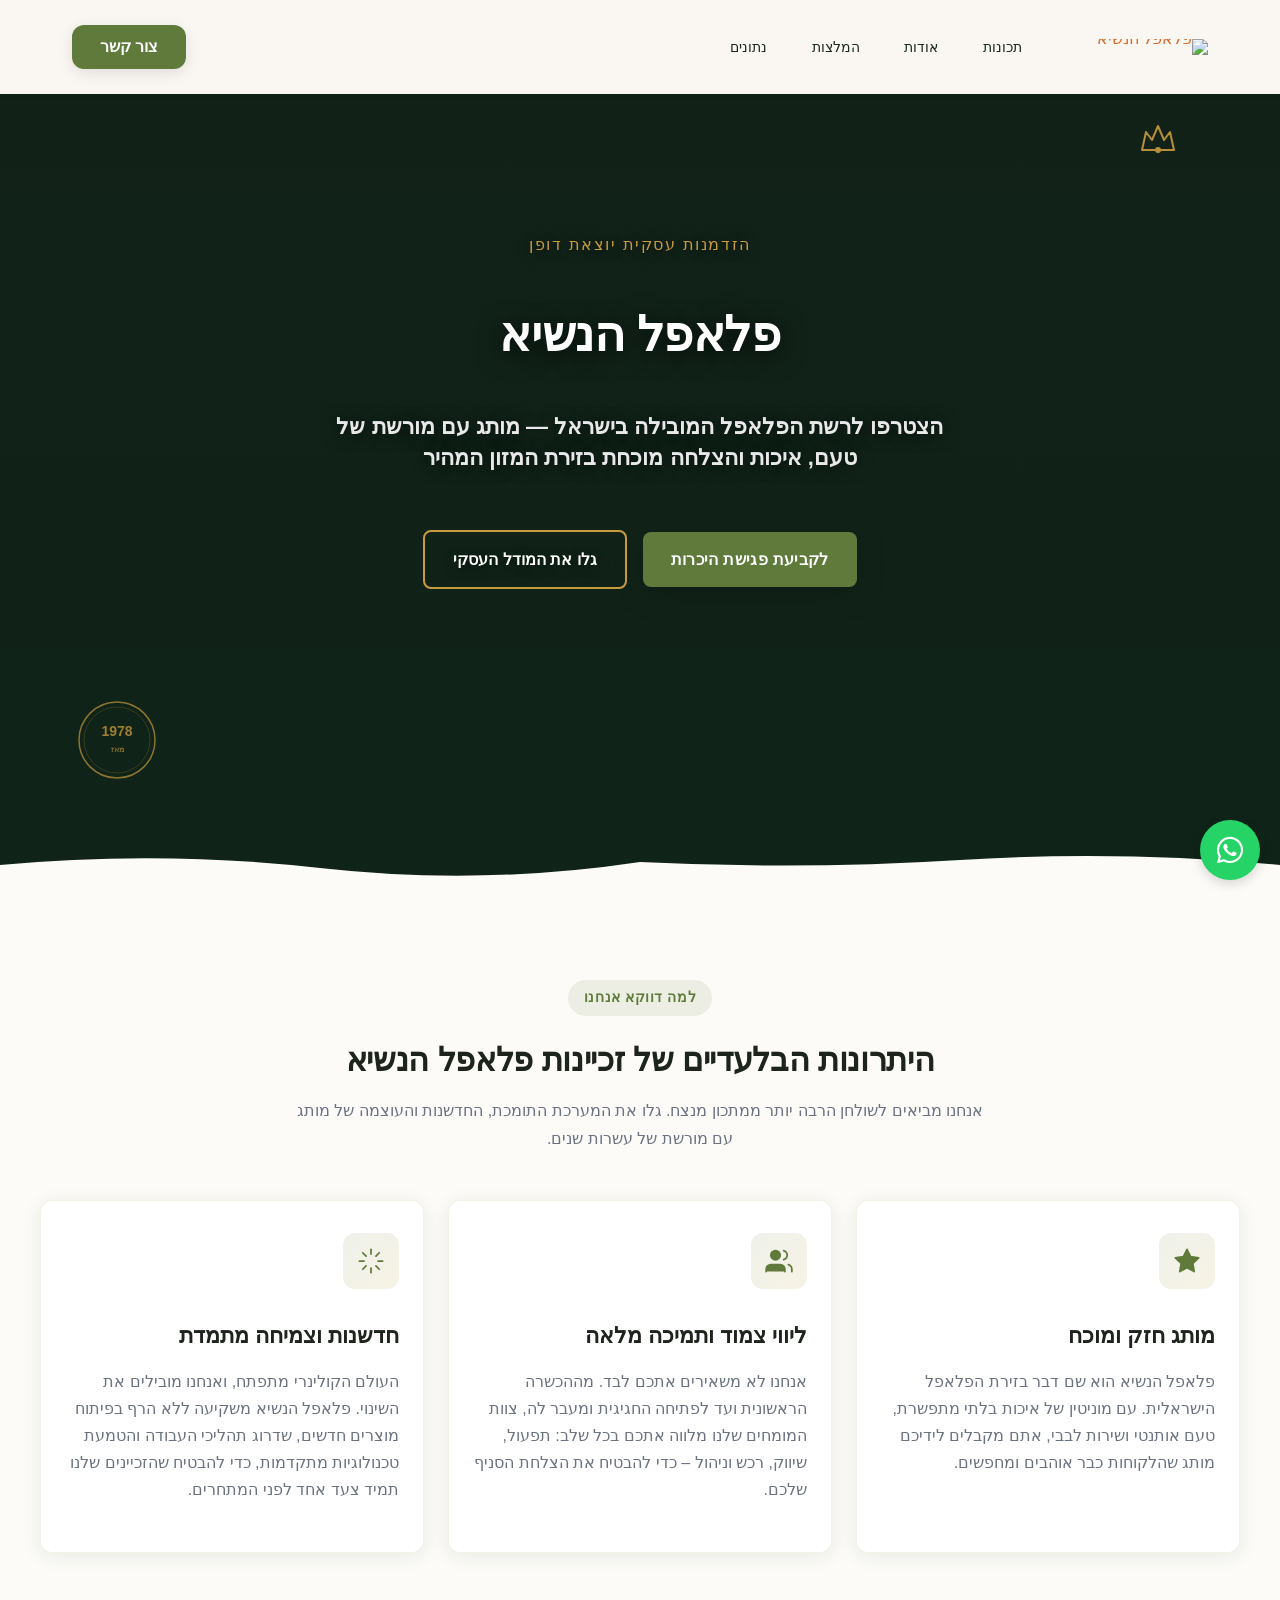
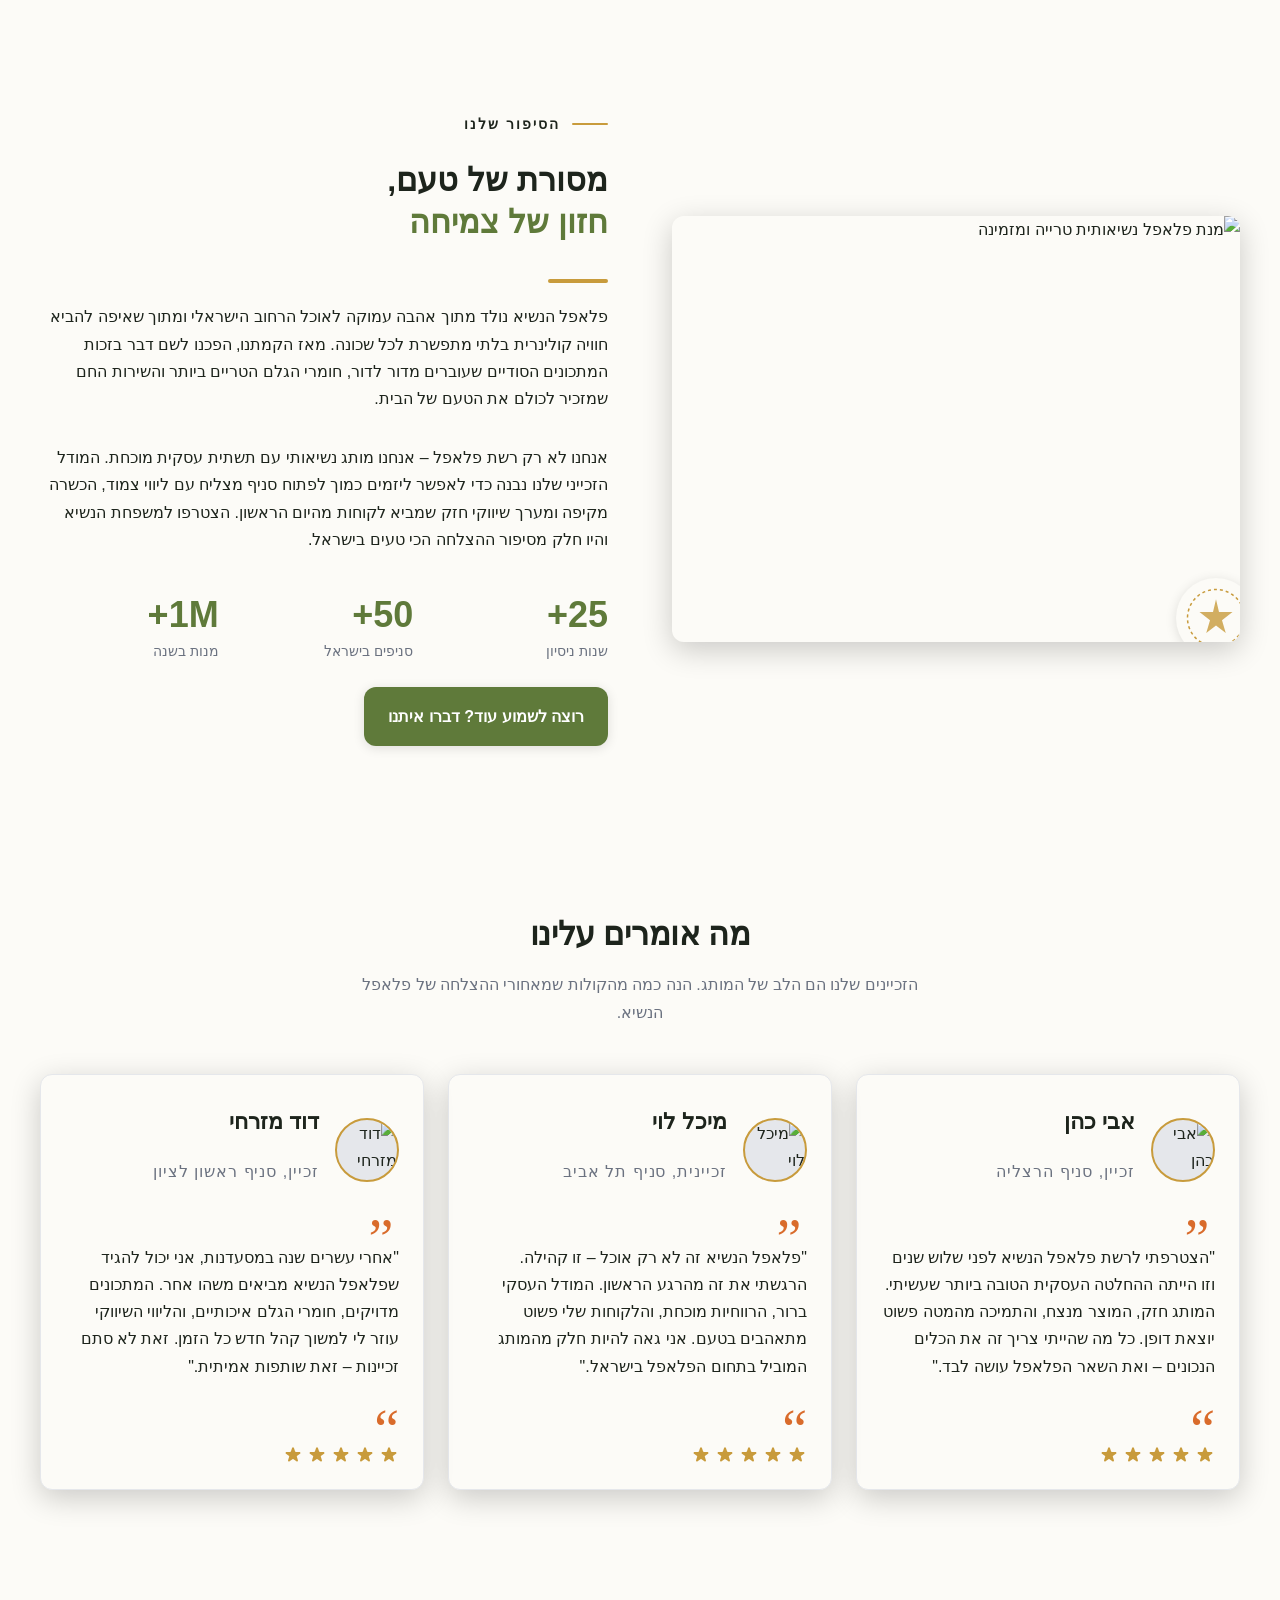
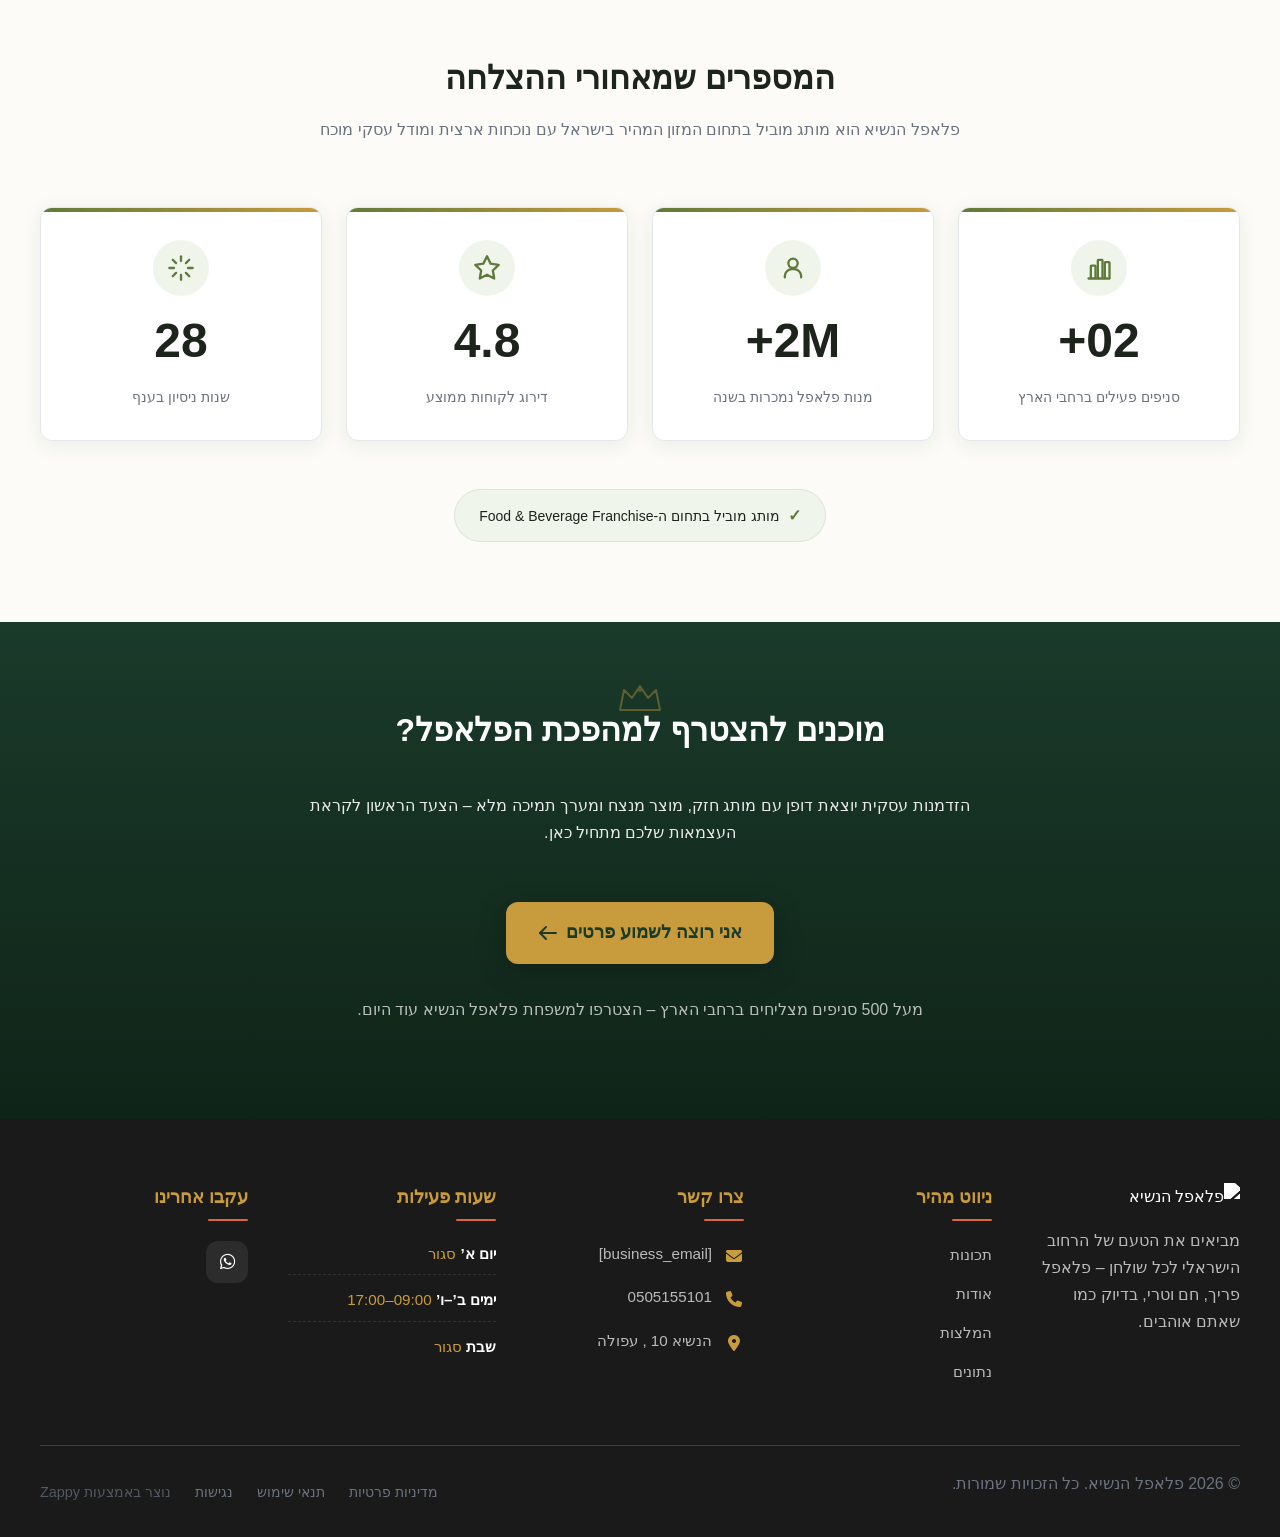
==== commit 58064b1d: "Background sync: Progressive GitHub Sync" ====
--- a/public/index.html
+++ b/public/index.html
@@ -1 +1 @@
-<!doctype html><html dir="rtl" lang="he"><head><meta charset="UTF-8"><meta content="width=device-width,initial-scale=1" name="viewport"><meta content="index, follow" name="robots"><title>זיכיון המזון שכל המדינה מדברת עליו — פלאפל הנשיא</title><meta content="הצטרפו למהפכת הטעם עם זיכיון פלאפל הנשיא — מותג רחוב ישראלי נועז שמחפש שותפים עסקיים. גלו מודל זכיינות רווחי, תמיכה מלאה ומורשת קולינרית מנצחת. השאירו פרטים עוד היום!" name="description"><meta content="זיכיון מזון ומשקאות, פלאפל הנשיא, זיכיון פלאפל, השקעה במזון, מותג אוכל ישראלי" name="keywords"><link href="/assets/favicon.ico" rel="icon" type="image/x-icon"><link href="/assets/favicon-16x16.png" rel="icon" type="image/png" sizes="16x16"><link href="/assets/favicon-32x32.png" rel="icon" type="image/png" sizes="32x32"><link href="/assets/favicon-48x48.png" rel="icon" type="image/png" sizes="48x48"><link href="/assets/favicon-192x192.png" rel="icon" type="image/png" sizes="192x192"><link href="/assets/favicon-512x512.png" rel="icon" type="image/png" sizes="512x512"><link href="/assets/apple-touch-icon.png" rel="apple-touch-icon"><script>!function(){"use strict";var t="9f944d29-55cd-401a-9d6a-0420c737afcd",e="https://api.zappy5.com/api/analytics/track",a=18e5,n=2592e6,o=!0,i=!0,r=!0;var s=function(){var e="zappy_visitor_"+t,a=null;try{if(a=localStorage.getItem(e)){var o=JSON.parse(a),i=Date.now();if(i-o.created<n)return o.lastSeen=i,localStorage.setItem(e,JSON.stringify(o)),o.id}}catch(t){console.warn("Zappy Analytics: LocalStorage not available")}var r="zv_"+Date.now()+"_"+Math.random().toString(36).substr(2,9);try{localStorage.setItem(e,JSON.stringify({id:r,created:Date.now(),lastSeen:Date.now()}))}catch(t){}return r}(),c=function(){var e="zappy_session_"+t,n=null;try{if(n=sessionStorage.getItem(e)){var o=JSON.parse(n),i=Date.now();if(i-o.timestamp<a)return o.timestamp=i,sessionStorage.setItem(e,JSON.stringify(o)),o.id}}catch(t){console.warn("Zappy Analytics: SessionStorage not available")}var r="zs_"+Date.now()+"_"+Math.random().toString(36).substr(2,9);try{sessionStorage.setItem(e,JSON.stringify({id:r,timestamp:Date.now()}))}catch(t){}return r}();function l(a,n){n=n||{};var o={website_id:t,event_type:a,page_path:window.location.pathname,referrer:document.referrer||"direct",visitor_id:s,session_id:c,metadata:n};if(navigator.sendBeacon){var i=new Blob([JSON.stringify(o)],{type:"application/json"});navigator.sendBeacon(e,i)}else fetch(e,{method:"POST",headers:{"Content-Type":"application/json"},body:JSON.stringify(o),keepalive:!0}).catch(function(t){console.warn("Zappy Analytics: Failed to track event",t)})}o&&l("pageview",{title:document.title,url:window.location.href}),i&&document.addEventListener("click",function(t){var e=t.target;if("BUTTON"===e.tagName||e.closest("button")){var a="BUTTON"===e.tagName?e:e.closest("button");l("click",{element:"button",text:a.textContent.trim().substring(0,100),id:a.id||null,class:a.className||null})}else if("A"===e.tagName||e.closest("a")){var n="A"===e.tagName?e:e.closest("a");l("navigation",{element:"link",text:n.textContent.trim().substring(0,100),href:n.href,external:n.hostname!==window.location.hostname})}},!0),r&&document.addEventListener("submit",function(t){var e=t.target;l("form_submit",{form_id:e.id||null,form_name:e.name||null,form_action:e.action||null,form_method:e.method||"GET"})},!0);var d=Date.now();window.addEventListener("beforeunload",function(){l("page_unload",{time_on_page:Math.floor((Date.now()-d)/1e3),page_path:window.location.pathname})}),window.zappyAnalytics={track:l,getVisitorId:function(){return s},getSessionId:function(){return c}}}()</script><meta content="זיכיון המזון שכל המדינה מדברת עליו — פלאפל הנשיא" property="og:title"><meta content="הצטרפו למהפכת הטעם עם זיכיון פלאפל הנשיא — מותג רחוב ישראלי נועז שמחפש שותפים עסקיים. גלו מודל זכיינות רווחי, תמיכה מלאה ומורשת קולינרית מנצחת. השאירו פרטים עוד היום!" property="og:description"><meta content="summary_large_image" name="twitter:card"><meta content="זיכיון המזון שכל המדינה מדברת עליו — פלאפל הנשיא" name="twitter:title"><meta content="הצטרפו למהפכת הטעם עם זיכיון פלאפל הנשיא — מותג רחוב ישראלי נועז שמחפש שותפים עסקיים. גלו מודל זכיינות רווחי, תמיכה מלאה ומורשת קולינרית מנצחת. השאירו פרטים עוד היום!" name="twitter:description"><meta content="website" property="og:type"><meta content="he_IL" property="og:locale"><link href="https://cdnjs.cloudflare.com/ajax/libs/font-awesome/6.4.0/css/all.min.css" rel="stylesheet"><style>.skip-link{position:absolute;top:0;left:0;transform:translateY(-200%);padding:12px 18px;background:var(--bg-dark,#1a1a1a);color:var(--text-light,#fff);font-weight:600;border-radius:0 0 8px 0;z-index:10000}.skip-link:focus{transform:none;outline:2px solid var(--ring,#fff);outline-offset:2px}:focus-visible{outline:2px solid var(--ring,currentColor);outline-offset:3px}</style><link href="/assets/favicon.ico" rel="icon" type="image/x-icon"><link href="/assets/favicon-16x16.png" rel="icon" type="image/png" sizes="16x16"><link href="/assets/favicon-32x32.png" rel="icon" type="image/png" sizes="32x32"><link href="/assets/favicon-48x48.png" rel="icon" type="image/png" sizes="48x48"><link href="/assets/favicon-192x192.png" rel="icon" type="image/png" sizes="192x192"><link href="/assets/favicon-512x512.png" rel="icon" type="image/png" sizes="512x512"><link href="/assets/apple-touch-icon.png" rel="apple-touch-icon"><link href="https://cdn.jsdelivr.net/npm/vanilla-cookieconsent@3/dist/cookieconsent.css" rel="stylesheet"><script src="https://cdn.jsdelivr.net/npm/vanilla-cookieconsent@3/dist/cookieconsent.umd.js"></script><script src="https://cdn.jsdelivr.net/gh/mickidum/acc_toolbar/acctoolbar/acctoolbar.min.js"></script><link href="/styles.css" rel="stylesheet"><script>window.ZAPPY_WEBSITE_ID="9f944d29-55cd-401a-9d6a-0420c737afcd",window.ZAPPY_API_BASE="https://api.zappy5.com"</script><style id="zappy-dropdown-submenu-styles">#navMenu li:has(.sub-menu),.nav-menu li:has(.sub-menu),.navbar li:has(.sub-menu),nav li:has(.sub-menu){position:relative}#navMenu .sub-menu,.nav-menu .sub-menu,.navbar .sub-menu,nav .sub-menu{display:block!important;position:absolute!important;top:100%;left:0;min-width:220px;background:#fff;border-radius:8px;box-shadow:0 8px 25px rgba(0,0,0,.15);padding:8px 0;opacity:0;visibility:hidden;transform:translateY(10px);transition:all .3s ease;z-index:1000;list-style:none;pointer-events:none}#navMenu li:hover>.sub-menu,.nav-menu li:hover>.sub-menu,.navbar li:hover>.sub-menu,nav li:hover>.sub-menu{opacity:1!important;visibility:visible!important;transform:translateY(0)!important;pointer-events:auto!important}.sub-menu li{list-style:none;margin:0;padding:0}.sub-menu a{display:block!important;padding:10px 16px!important;color:var(--text-dark,#333)!important;font-weight:500;text-decoration:none;white-space:nowrap;transition:background-color .2s}.sub-menu .zappy-nav-child>a{padding-left:28px!important;font-size:.9em!important;opacity:.85!important}[dir=rtl] .sub-menu .zappy-nav-child>a,html[lang=ar] .sub-menu .zappy-nav-child>a,html[lang=he] .sub-menu .zappy-nav-child>a{padding-left:10px!important;padding-right:28px!important}.sub-menu .zappy-nav-parent>a{font-weight:600!important}.sub-menu a:hover{background-color:#f5f5f5}[dir=rtl] .nav-menu .sub-menu,[dir=rtl] .navbar .sub-menu,[dir=rtl] nav .sub-menu,html[lang=ar] .nav-menu .sub-menu,html[lang=ar] .navbar .sub-menu,html[lang=ar] nav .sub-menu,html[lang=he] .nav-menu .sub-menu,html[lang=he] .navbar .sub-menu,html[lang=he] nav .sub-menu{left:auto!important;right:0!important}.sub-menu:empty,.sub-menu:not(:has(li)):not(:has(> a)),.sub-menu:not(:has(li:not(.zappy-hidden-menu-item))):not(:has(> a)){display:none!important;opacity:0!important;visibility:hidden!important;pointer-events:none!important}li:has(.menu-group-title):hover>.sub-menu{opacity:1!important;visibility:visible!important;transform:translateY(0)!important;pointer-events:auto!important}#navMenu>li>.menu-group-title,.nav-menu>li>.menu-group-title{display:inline-block;padding:.5rem 1rem;cursor:default;user-select:none}@media (max-width:768px){#navMenu .sub-menu,.nav-menu .sub-menu,.navbar .sub-menu,nav .sub-menu{position:static!important;transform:none!important;box-shadow:none!important;background:0 0!important;max-height:0;overflow:hidden;opacity:0;visibility:hidden;transition:max-height .3s ease,opacity .3s ease;padding:0!important;border-radius:0!important}#navMenu .sub-menu.mobile-expanded,.nav-menu .sub-menu.mobile-expanded,.navbar .sub-menu.mobile-expanded{max-height:none!important;overflow-y:visible!important;opacity:1!important;visibility:visible!important;padding:8px 0 8px 16px!important}[dir=rtl] .sub-menu.mobile-expanded,html[lang=he] .sub-menu.mobile-expanded{padding:8px 16px 8px 0!important}#navMenu li:hover>.sub-menu,.nav-menu li:hover>.sub-menu,.navbar li:hover>.sub-menu,nav li:hover>.sub-menu{opacity:0;visibility:hidden;pointer-events:none}#navMenu li>.sub-menu.mobile-expanded,.nav-menu li>.sub-menu.mobile-expanded,.navbar li>.sub-menu.mobile-expanded,nav li>.sub-menu.mobile-expanded{opacity:1!important;visibility:visible!important;pointer-events:auto!important}#navMenu li:has(.sub-menu),.nav-menu li:has(.sub-menu),.navbar li:has(.sub-menu),nav li:has(.sub-menu){display:flex!important;flex-wrap:wrap!important;align-items:center!important;position:relative!important;min-height:44px!important}#navMenu li:has(.sub-menu)>a,.nav-menu li:has(.sub-menu)>a,.navbar li:has(.sub-menu)>a,nav li:has(.sub-menu)>a{flex:1!important;min-width:0!important}#navMenu li:has(.sub-menu)>.menu-group-title,.nav-menu li:has(.sub-menu)>.menu-group-title,.navbar li:has(.sub-menu)>.menu-group-title,nav li:has(.sub-menu)>.menu-group-title{flex:1!important;min-width:0!important;padding:0!important;line-height:inherit!important}#navMenu li:has(.sub-menu)>.sub-menu,.nav-menu li:has(.sub-menu)>.sub-menu,.navbar li:has(.sub-menu)>.sub-menu,nav li:has(.sub-menu)>.sub-menu{flex-basis:100%!important;width:100%!important}#navMenu li:has(.sub-menu)>a [class*=arrow],#navMenu li:has(.sub-menu)>a [class*=chevron],.nav-menu li:has(.sub-menu)>a .fa-angle-down,.nav-menu li:has(.sub-menu)>a .fa-chevron-down,.nav-menu li:has(.sub-menu)>a [class*=arrow],.nav-menu li:has(.sub-menu)>a [class*=chevron],nav li:has(.sub-menu)>a [class*=arrow],nav li:has(.sub-menu)>a [class*=chevron]{display:none!important;visibility:hidden!important}.mobile-submenu-toggle{display:flex!important;align-items:center!important;justify-content:center!important;width:44px!important;height:auto!important;background:0 0!important;border:none!important;cursor:pointer!important;color:var(--text-dark)!important;position:static!important;flex-shrink:0!important;align-self:stretch!important;z-index:2!important;padding:0!important;margin:0!important}.mobile-submenu-toggle::after{content:''!important;width:0!important;height:0!important;border-left:6px solid transparent!important;border-right:6px solid transparent!important;border-top:7px solid currentColor!important;transition:transform .3s ease!important}.mobile-submenu-toggle.expanded::after{transform:rotate(180deg)!important}.sub-menu a{padding:10px 0!important;display:block!important;color:var(--text-dark)!important;white-space:normal!important}.sub-menu .zappy-nav-child>a{padding-left:28px!important;font-size:.9em!important;opacity:.85!important}[dir=rtl] .sub-menu .zappy-nav-child>a,html[lang=ar] .sub-menu .zappy-nav-child>a,html[lang=he] .sub-menu .zappy-nav-child>a{padding-left:0!important;padding-right:28px!important}.sub-menu .zappy-nav-parent>a{font-weight:600!important}#navMenu.active,.nav-menu.active{max-width:100vw!important;overflow-x:hidden!important;box-sizing:border-box!important}.navbar .sub-menu li a,.zappy-products-dropdown .sub-menu a,nav.navbar .sub-menu li a{color:var(--text-dark)!important}}@media (min-width:769px){.mobile-submenu-toggle{display:none!important}}</style><style id="zappy-widget-visibility">html[dir=rtl] .whatsapp-float{right:20px!important;left:auto!important}html:not([dir]) .whatsapp-float,html[dir=ltr] .whatsapp-float{left:20px!important;right:auto!important}html[dir=rtl] #mic-access-tool-general-button,html[dir=rtl] #mic-init-access-tool #mic-access-tool-general-button,html[dir=rtl] #mic-init-access-tool .mic-access-tool-general-button,html[dir=rtl] ._access-icon,html[dir=rtl] .mic-access-tool-general-button{left:20px!important;right:auto!important}html:not([dir]) #mic-access-tool-general-button,html:not([dir]) #mic-init-access-tool #mic-access-tool-general-button,html:not([dir]) #mic-init-access-tool .mic-access-tool-general-button,html:not([dir]) ._access-icon,html:not([dir]) .mic-access-tool-general-button,html[dir=ltr] #mic-access-tool-general-button,html[dir=ltr] #mic-init-access-tool #mic-access-tool-general-button,html[dir=ltr] #mic-init-access-tool .mic-access-tool-general-button,html[dir=ltr] ._access-icon,html[dir=ltr] .mic-access-tool-general-button{right:20px!important;left:auto!important}@media (max-width:768px){.whatsapp-float{display:flex!important}}@media (min-width:769px){.whatsapp-float{display:flex!important}}@media (max-width:768px){#mic-access-tool-general-button,#mic-init-access-tool #mic-access-tool-general-button,#mic-init-access-tool .mic-access-tool-general-button,._access-icon,.mic-access-tool-general-button{display:flex!important;visibility:visible!important;opacity:1!important;pointer-events:auto!important}#mic-access-tool-box.opened-mic-access-tool,#mic-init-access-tool #mic-access-tool-box.opened-mic-access-tool,.mic-access-tool-box.opened-mic-access-tool{visibility:visible!important;opacity:1!important;pointer-events:auto!important}}@media (min-width:769px){#mic-access-tool-general-button,#mic-init-access-tool #mic-access-tool-general-button,#mic-init-access-tool .mic-access-tool-general-button,._access-icon,.mic-access-tool-general-button{display:flex!important;visibility:visible!important;opacity:1!important;pointer-events:auto!important}#mic-access-tool-box.opened-mic-access-tool,#mic-init-access-tool #mic-access-tool-box.opened-mic-access-tool,.mic-access-tool-box.opened-mic-access-tool{visibility:visible!important;opacity:1!important;pointer-events:auto!important}}</style></head><body><a href="#main" class="skip-link">דלג לתוכן הראשי</a><nav class="navbar" dir="rtl"><button aria-label="Menu" class="mobile-toggle" id="mobileToggle"><svg viewBox="0 0 24 24" fill="none" height="24" width="24" class="hamburger-icon"><path d="M3 12h18M3 6h18M3 18h18" stroke="currentColor" stroke-width="2" stroke-linecap="round"></path></svg> <svg viewBox="0 0 24 24" fill="none" height="24" width="24" class="close-icon" style="display:none"><path d="M18 6L6 18M6 6l12 12" stroke="currentColor" stroke-width="2" stroke-linecap="round"></path></svg></button> <button aria-label="Call" class="phone-header-btn" data-phone="0505155101"><svg viewBox="0 0 24 24" fill="currentColor" height="20" width="20"><path d="M22 16.92v3a2 2 0 0 1-2.18 2 19.79 19.79 0 0 1-8.63-3.07 19.5 19.5 0 0 1-6-6 19.79 19.79 0 0 1-3.07-8.67A2 2 0 0 1 4.11 2h3a2 2 0 0 1 2 1.72 12.84 12.84 0 0 0 .7 2.81 2 2 0 0 1-.45 2.11L8.09 9.91a16 16 0 0 0 6 6l1.27-1.27a2 2 0 0 1 2.11-.45 12.84 12.84 0 0 0 2.81.7A2 2 0 0 1 22 16.92z"></path></svg></button><div class="nav-container"><div class="nav-right-group"><div class="nav-brand"><a href="/" class="logo-link"><img alt="פלאפל הנשיא" src="/assets/site---------image-1.webp" class="logo"></a></div><ul class="nav-menu" id="navMenu"><li><a href="#features">תכונות</a></li><li><a href="#about">אודות</a></li><li><a href="#testimonials">המלצות</a></li><li><a href="#stats">נתונים</a></li></ul></div><div class="nav-cta-container"><a href="#cta" class="nav-cta-btn">צור קשר</a></div></div></nav><script>window.addEventListener("load",function(){const e=document.querySelector(".navbar, nav, header");if(!e)return void console.log("[Navbar] Navbar element not found");let t=document.getElementById("mobileToggle")||document.querySelector(".mobile-toggle")||document.querySelector(".hamburger")||document.querySelector(".hamburger-menu")||document.querySelector(".menu-toggle")||document.querySelector(".burger-menu")||document.querySelector('[aria-label="Menu"]')||document.querySelector('[aria-label="תפריט"]');const n=document.querySelector(".phone-header-btn"),o=window.getComputedStyle(e);let r=o.backgroundColor;if(console.log("[Navbar] Initial navbar background:",r),"transparent"===r||"rgba(0, 0, 0, 0)"===r||r.startsWith("rgba")&&r.includes(", 0)")){const e=o.backgroundImage;if(e&&"none"!==e)console.log("[Navbar] Navbar has background image/gradient, using dark text"),r="rgb(240, 240, 240)";else{const e=window.getComputedStyle(document.body).backgroundColor;console.log("[Navbar] Navbar transparent, using body background:",e),r=e}}const a=r.match(/\d+/g);if(a&&a.length>=3){const e=(.299*parseInt(a[0])+.587*parseInt(a[1])+.114*parseInt(a[2]))/255;console.log("[Navbar] Mobile button colors preserved from Claude CSS (luminance:",e.toFixed(2)+")");const o=document.createElement("style");o.id="zappy-mobile-nav-fix";document.documentElement.lang;document.documentElement.dir,o.textContent='\n        /* Hide mobile buttons on desktop, show only on mobile */\n        @media (min-width: 769px) {\n          .mobile-toggle,\n          .phone-header-btn {\n            display: none !important;\n          }\n        }\n        \n        /* Show and position mobile buttons correctly on mobile */\n        @media (max-width: 768px) {\n          .navbar,\n          nav.navbar {\n            min-height: 70px !important;\n          }\n\n          .mobile-toggle,\n          .phone-header-btn {\n            position: absolute !important;\n            top: 0 !important;\n            bottom: 0 !important;\n            margin-top: auto !important;\n            margin-bottom: auto !important;\n            transform: none !important;\n            z-index: 1001 !important;\n            display: flex !important;\n            align-items: center !important;\n            justify-content: center !important;\n            width: 36px !important;\n            height: 36px !important;\n            border-radius: 50% !important;\n            border: none !important;\n            cursor: pointer !important;\n            padding: 6px !important;\n            background: none !important;\n            color: var(--nav-text, var(--text-dark)) !important;\n            touch-action: manipulation !important;\n            -webkit-tap-highlight-color: transparent !important;\n          }\n\n          html[data-zappy-site-type="ecommerce"] .phone-header-btn,\n          body[data-zappy-site-type="ecommerce"] .phone-header-btn,\n          html[data-zappy-site-type="ecommerce"] header .phone-header-btn,\n          html[data-zappy-site-type="ecommerce"] nav .phone-header-btn {\n            display: none !important;\n            visibility: hidden !important;\n            width: 0 !important;\n            height: 0 !important;\n            min-width: 0 !important;\n            overflow: hidden !important;\n          }\n          \n          /* LTR positioning (default): hamburger LEFT, phone RIGHT */\n          html:not([dir="rtl"]):not([lang="he"]):not([lang="ar"]) .mobile-toggle,\n          html[dir="ltr"] .mobile-toggle {\n            left: 12px !important;\n            right: auto !important;\n          }\n          html:not([dir="rtl"]):not([lang="he"]):not([lang="ar"]) .phone-header-btn,\n          html[dir="ltr"] .phone-header-btn {\n            right: 12px !important;\n            left: auto !important;\n          }\n          \n          /* RTL positioning: hamburger RIGHT, phone LEFT */\n          html[dir="rtl"] .mobile-toggle,\n          html[lang="he"] .mobile-toggle,\n          html[lang="ar"] .mobile-toggle {\n            right: 12px !important;\n            left: auto !important;\n          }\n          html[dir="rtl"] .phone-header-btn,\n          html[lang="he"] .phone-header-btn,\n          html[lang="ar"] .phone-header-btn {\n            left: 12px !important;\n            right: auto !important;\n          }\n          \n          /* CRITICAL: Ensure nav-container has min-height on mobile */\n          /* All children are positioned absolutely/fixed on mobile, so height:auto collapses to 0 */\n          .nav-container {\n            min-height: 70px !important;\n            position: relative !important;\n          }\n          \n          /* Ensure SVG icons are properly sized and inherit color */\n          .mobile-toggle svg,\n          .phone-header-btn svg {\n            width: 24px !important;\n            height: 24px !important;\n            /* Don\'t force display - let JavaScript control hamburger/close toggle */\n          }\n          \n          /* Reset nav-cta-container on mobile - remove desktop box-shadow/padding */\n          /* that creates a visible ghost box when CTA button is hidden */\n          .nav-cta-container {\n            box-shadow: none !important;\n            padding: 0 !important;\n          }\n          \n          /* Hide nav-cta-container entirely on mobile when there\'s no lang-switcher */\n          /* (only the CTA button is inside, and it\'s hidden on mobile) */\n          .nav-cta-container:not(:has(.lang-switcher)) {\n            display: none !important;\n          }\n          \n          /* CRITICAL: Prevent hero image fade gradient from bleeding over headline text */\n          /* The .image-fade-gradient has bottom: -30px (extends below parent) */\n          /* On mobile stacked layout, this overlaps the h1 text below the image */\n          .hero-image-column {\n            overflow: hidden !important;\n          }\n          .image-fade-gradient {\n            bottom: 0 !important;\n          }\n          \n          /* Hide desktop language switcher on mobile - hamburger menu handles it */\n          /* High specificity to override stored CSS */\n          .lang-switcher,\n          .nav-cta-container .lang-switcher,\n          .nav-container .lang-switcher,\n          .navbar .lang-switcher,\n          .navbar .nav-cta-container .lang-switcher {\n            display: none !important;\n          }\n        }\n      ';const r=document.getElementById("zappy-mobile-nav-fix");r&&r.remove(),document.head.appendChild(o),console.log("[Navbar] Critical CSS injected for mobile nav positioning");const i=window.innerWidth<=768;if(t){const e=t.querySelector(".hamburger-icon"),n=t.querySelector(".close-icon");e&&(e.style.setProperty("width","24px","important"),e.style.setProperty("height","24px","important"),e.style.setProperty("display","block","important")),n&&(n.style.setProperty("width","24px","important"),n.style.setProperty("height","24px","important"),n.style.setProperty("display","none","important")),i?(t.style.setProperty("position","absolute","important"),t.style.setProperty("top","0","important"),t.style.setProperty("bottom","0","important"),t.style.setProperty("margin-top","auto","important"),t.style.setProperty("margin-bottom","auto","important"),t.style.setProperty("transform","none","important"),t.style.setProperty("z-index","1001","important"),t.style.removeProperty("left"),t.style.removeProperty("right"),console.log("[Navbar] Mobile toggle positioning applied (mobile viewport)")):(t.style.removeProperty("position"),t.style.removeProperty("top"),t.style.removeProperty("transform"),t.style.removeProperty("z-index"),t.style.removeProperty("left"),t.style.removeProperty("right"),console.log("[Navbar] Desktop viewport - cleared mobile toggle inline positioning"))}if(n){const e=n.querySelector("svg");e&&(e.style.width="24px",e.style.height="24px",e.setAttribute("width","24"),e.setAttribute("height","24")),i?(n.style.setProperty("position","absolute","important"),n.style.setProperty("top","0","important"),n.style.setProperty("bottom","0","important"),n.style.setProperty("margin-top","auto","important"),n.style.setProperty("margin-bottom","auto","important"),n.style.setProperty("transform","none","important"),n.style.setProperty("z-index","1001","important"),n.style.removeProperty("left"),n.style.removeProperty("right"),console.log("[Navbar] Phone button positioning applied (mobile viewport)")):(n.style.removeProperty("position"),n.style.removeProperty("top"),n.style.removeProperty("transform"),n.style.removeProperty("z-index"),n.style.removeProperty("left"),n.style.removeProperty("right"),console.log("[Navbar] Desktop viewport - cleared phone button inline positioning"))}}else console.log("[Navbar] Could not parse background color:",r);t=document.getElementById("mobileToggle")||document.querySelector(".mobile-toggle")||document.querySelector(".hamburger")||document.querySelector(".hamburger-menu")||document.querySelector(".menu-toggle")||document.querySelector(".burger-menu")||document.querySelector('[aria-label="Menu"]')||document.querySelector('[aria-label="תפריט"]');const i=document.getElementById("navMenu")||document.querySelector(".nav-menu")||document.querySelector(".nav-links")||document.querySelector("nav ul:not(.submenu)");if(!t||!i)return void console.log("[Navbar] Mobile toggle or menu not found:",{toggle:!!t,menu:!!i});i.id||(i.id="navMenu"),console.log("[Navbar] Initializing mobile menu...");const l=t.cloneNode(!0);t.parentNode.replaceChild(l,t);var s=0;function p(e){var t=Date.now();t-s<300||(s=t,function(e){e.preventDefault(),e.stopPropagation();const t=l.querySelector(".hamburger-icon"),n=l.querySelector(".close-icon");i.classList.contains("active")?(i.classList.remove("active"),t&&t.style.setProperty("display","block","important"),n&&n.style.setProperty("display","none","important"),document.body.style.overflow="",console.log("[Navbar] Menu closed")):(i.classList.add("active"),t&&t.style.setProperty("display","none","important"),n&&n.style.setProperty("display","block","important"),document.body.style.overflow="hidden",console.log("[Navbar] Menu opened"))}(e))}l.addEventListener("click",p),l.addEventListener("touchend",p),i.querySelectorAll("a").forEach(function(e){e.addEventListener("click",function(){if("#"===this.getAttribute("href"))return;const e=l.querySelector(".hamburger-icon"),t=l.querySelector(".close-icon");i.classList.remove("active"),e&&e.style.setProperty("display","block","important"),t&&t.style.setProperty("display","none","important"),document.body.style.overflow="",console.log("[Navbar] Menu closed (link clicked)")})});var m=i.querySelectorAll(".dropdown-toggle");m.forEach(function(e){e.addEventListener("click",function(e){e.preventDefault(),e.stopPropagation();var t=this.closest(".nav-dropdown");t&&(t.parentNode.querySelectorAll(".nav-dropdown.open").forEach(function(e){e!==t&&e.classList.remove("open")}),t.classList.toggle("open"),console.log("[Navbar] Dropdown toggled:",t.classList.contains("open")?"open":"closed"))})}),document.addEventListener("click",function(e){e.target.closest(".nav-dropdown")||document.querySelectorAll(".nav-dropdown.open").forEach(function(e){e.classList.remove("open")})}),console.log("[Navbar] Dropdown handlers initialized for "+m.length+" dropdowns"),n&&n.addEventListener("click",function(){const e=document.querySelectorAll('a[href^="tel:"]'),t=e.length>0?e[0].getAttribute("href").replace("tel:",""):"0505155101";window.location.href="tel:"+t,console.log("[Navbar] Phone button clicked")}),console.log("[Navbar] Mobile menu initialized successfully")})</script><main id="main"><section class="index-hero-section" data-band-index="0" data-layout-spec="דף הבית-hero" id="hero" data-hero-type="fullscreen-scrim"><div class="index-hero-section__bg-wrapper"><img alt="פלאפל הנשיא - דוכן פלאפל חם ומזמין" src="/assets/site-index-hero-image-1.webp" class="index-hero-section__bg-img" data-context="Warm, inviting falafel stand with golden fried falafel balls, fresh pita, and vibrant salads, shot in natural light with a slightly editorial, aspirational feel. The background shows a bustling Israeli market street." data-placeholder="index-hero-image-1" height="600" loading="eager" width="1200" data-hero-bg="true" fetchpriority="high"></div><div class="index-hero-section__scrim" aria-hidden="true"></div><div class="index-hero-section__crown" aria-hidden="true"><svg viewBox="0 0 40 40" xmlns="http://www.w3.org/2000/svg" data-no-icon-edit="true"><path d="M4,30 L8,12 L14,20 L20,6 L26,20 L32,12 L36,30 Z" stroke="var(--secondary)" stroke-width="2" stroke-linejoin="round" fill="none"></path><circle cx="20" cy="30" r="3" fill="var(--secondary)"></circle></svg></div><div class="index-hero-section__badge" aria-hidden="true"><svg viewBox="0 0 80 80" xmlns="http://www.w3.org/2000/svg" data-no-icon-edit="true"><circle cx="40" cy="40" r="38" fill="none" opacity="0.8" stroke="var(--secondary)" stroke-width="1.5"></circle><circle cx="40" cy="40" r="33" fill="none" opacity="0.5" stroke="var(--secondary)" stroke-width="0.5"></circle><text fill="var(--secondary)" font-family="Inter, sans-serif" font-size="14" font-weight="700" opacity="0.9" text-anchor="middle" x="40" y="36">1978</text><text fill="var(--secondary)" font-family="Inter, sans-serif" font-size="8" font-weight="600" opacity="0.7" text-anchor="middle" x="40" y="52">מאז</text></svg></div><div class="index-hero-section__content"><p class="index-hero-section__label">הזדמנות עסקית יוצאת דופן</p><h1 class="index-hero-section__headline">פלאפל הנשיא</h1><h3 class="index-hero-section__subheadline">הצטרפו לרשת הפלאפל המובילה בישראל — מותג עם מורשת של טעם, איכות והצלחה מוכחת בזירת המזון המהיר</h3><div class="index-hero-section__cta-group"><a href="#contact" class="index-hero-section__btn-primary">לקביעת פגישת היכרות</a> <a href="#about" class="index-hero-section__btn-secondary">גלו את המודל העסקי</a></div></div><div class="index-hero-section__divider-wrapper" aria-hidden="true"><svg viewBox="0 0 1200 80" xmlns="http://www.w3.org/2000/svg" data-no-icon-edit="true" preserveAspectRatio="none"><path d="M0,80 L0,45 Q150,30 300,48 T600,42 Q750,50 900,40 T1200,45 L1200,80 Z" fill="var(--bg-light)"></path></svg></div></section><section class="index-features-section" data-band-index="1" data-layout-spec="דף הבית-features" id="features"><div class="features-container"><div class="features-header"><span class="features-label">למה דווקא אנחנו</span><h2 class="features-heading">היתרונות הבלעדיים של זכיינות פלאפל הנשיא</h2><p class="features-subtitle">אנחנו מביאים לשולחן הרבה יותר ממתכון מנצח. גלו את המערכת התומכת, החדשנות והעוצמה של מותג עם מורשת של עשרות שנים.</p></div><div class="features-grid"><article class="feature-card"><div class="feature-icon-wrapper"><svg viewBox="0 0 24 24" fill="none" data-element-type="icon" data-icon-type="svg" xmlns="http://www.w3.org/2000/svg" class="feature-icon"><path d="M12 2L15.09 8.26L22 9.27L17 14.14L18.18 21.02L12 17.77L5.82 21.02L7 14.14L2 9.27L8.91 8.26L12 2Z" stroke="currentColor" stroke-width="1.5" stroke-linecap="round" stroke-linejoin="round" fill="currentColor"></path></svg></div><h3 class="feature-title">מותג חזק ומוכח</h3><p class="feature-description">פלאפל הנשיא הוא שם דבר בזירת הפלאפל הישראלית. עם מוניטין של איכות בלתי מתפשרת, טעם אותנטי ושירות לבבי, אתם מקבלים לידיכם מותג שהלקוחות כבר אוהבים ומחפשים.</p></article><article class="feature-card"><div class="feature-icon-wrapper"><svg viewBox="0 0 24 24" fill="none" data-element-type="icon" data-icon-type="svg" xmlns="http://www.w3.org/2000/svg" class="feature-icon"><path d="M17 21V19C17 17.9391 16.5786 16.9217 15.8284 16.1716C15.0783 15.4214 14.0609 15 13 15H5C3.93913 15 2.92172 15.4214 2.17157 16.1716C1.42143 16.9217 1 17.9391 1 19V21" stroke="currentColor" stroke-width="1.5" stroke-linecap="round" stroke-linejoin="round" fill="currentColor"></path><path d="M9 11C11.2091 11 13 9.20914 13 7C13 4.79086 11.2091 3 9 3C6.79086 3 5 4.79086 5 7C5 9.20914 6.79086 11 9 11Z" stroke="currentColor" stroke-width="1.5" stroke-linecap="round" stroke-linejoin="round" fill="currentColor"></path><path d="M23 21V19C22.9993 18.1137 22.7044 17.2528 22.1614 16.5523C21.6184 15.8519 20.8581 15.3516 20 15.13" stroke="currentColor" stroke-width="1.5" stroke-linecap="round" stroke-linejoin="round" fill="none"></path><path d="M16 3.13C16.8604 3.35031 17.623 3.85071 18.1676 4.55232C18.7122 5.25392 19.0078 6.11683 19.0078 7.005C19.0078 7.89318 18.7122 8.75608 18.1676 9.45769C17.623 10.1593 16.8604 10.6597 16 10.88" stroke="currentColor" stroke-width="1.5" stroke-linecap="round" stroke-linejoin="round" fill="none"></path></svg></div><h3 class="feature-title">ליווי צמוד ותמיכה מלאה</h3><p class="feature-description">אנחנו לא משאירים אתכם לבד. מההכשרה הראשונית ועד לפתיחה החגיגית ומעבר לה, צוות המומחים שלנו מלווה אתכם בכל שלב: תפעול, שיווק, רכש וניהול – כדי להבטיח את הצלחת הסניף שלכם.</p></article><article class="feature-card"><div class="feature-icon-wrapper"><svg viewBox="0 0 24 24" fill="none" data-element-type="icon" data-icon-type="svg" xmlns="http://www.w3.org/2000/svg" class="feature-icon"><path d="M12 2V6" stroke="currentColor" stroke-width="1.5" stroke-linecap="round" stroke-linejoin="round" fill="none"></path><path d="M12 18V22" stroke="currentColor" stroke-width="1.5" stroke-linecap="round" stroke-linejoin="round" fill="none"></path><path d="M4.93 4.93L7.76 7.76" stroke="currentColor" stroke-width="1.5" stroke-linecap="round" stroke-linejoin="round" fill="none"></path><path d="M16.24 16.24L19.07 19.07" stroke="currentColor" stroke-width="1.5" stroke-linecap="round" stroke-linejoin="round" fill="none"></path><path d="M2 12H6" stroke="currentColor" stroke-width="1.5" stroke-linecap="round" stroke-linejoin="round" fill="none"></path><path d="M18 12H22" stroke="currentColor" stroke-width="1.5" stroke-linecap="round" stroke-linejoin="round" fill="none"></path><path d="M4.93 19.07L7.76 16.24" stroke="currentColor" stroke-width="1.5" stroke-linecap="round" stroke-linejoin="round" fill="none"></path><path d="M16.24 7.76L19.07 4.93" stroke="currentColor" stroke-width="1.5" stroke-linecap="round" stroke-linejoin="round" fill="none"></path></svg></div><h3 class="feature-title">חדשנות וצמיחה מתמדת</h3><p class="feature-description">העולם הקולינרי מתפתח, ואנחנו מובילים את השינוי. פלאפל הנשיא משקיעה ללא הרף בפיתוח מוצרים חדשים, שדרוג תהליכי העבודה והטמעת טכנולוגיות מתקדמות, כדי להבטיח שהזכיינים שלנו תמיד צעד אחד לפני המתחרים.</p></article></div></div></section><section class="index-about-section" data-band-index="2" data-layout-spec="דף הבית-about" id="about"><div class="index-about-section__container"><div class="index-about-section__image-col"><div class="index-about-section__image-wrapper"><img alt="מנת פלאפל נשיאותית טרייה ומזמינה" src="/assets/site-index-about-image-1.webp" data-context="A warm, inviting photo of a freshly made falafel pita from Falafel HaNasi, stuffed with golden falafel balls, fresh salad, tahini, and pickles, held in hands against a blurred street-food background. The lighting is natural and appetizing, emphasizing the quality and freshness of the ingredients." data-placeholder="index-about-image-1" height="400" loading="lazy" width="600" decoding="async"><div class="index-about-section__badge" aria-hidden="true"><svg viewBox="0 0 80 80" fill="none" xmlns="http://www.w3.org/2000/svg"><circle cx="40" cy="40" r="38" stroke="var(--secondary)" stroke-width="2" stroke-dasharray="4 4"></circle><path d="M40 15 L44 32 L62 32 L48 43 L53 60 L40 50 L27 60 L32 43 L18 32 L36 32 Z" fill="var(--secondary)" opacity="0.8"></path></svg></div></div></div><div class="index-about-section__content-col"><div class="index-about-section__text-block"><span class="index-about-section__pretitle">הסיפור שלנו</span><h2 class="index-about-section__heading">מסורת של טעם,<br><span class="index-about-section__heading-accent">חזון של צמיחה</span></h2><div class="index-about-section__divider" aria-hidden="true"></div><p class="index-about-section__paragraph">פלאפל הנשיא נולד מתוך אהבה עמוקה לאוכל הרחוב הישראלי ומתוך שאיפה להביא חוויה קולינרית בלתי מתפשרת לכל שכונה. מאז הקמתנו, הפכנו לשם דבר בזכות המתכונים הסודיים שעוברים מדור לדור, חומרי הגלם הטריים ביותר והשירות החם שמזכיר לכולם את הטעם של הבית.</p><p class="index-about-section__paragraph">אנחנו לא רק רשת פלאפל – אנחנו מותג נשיאותי עם תשתית עסקית מוכחת. המודל הזכייני שלנו נבנה כדי לאפשר ליזמים כמוך לפתוח סניף מצליח עם ליווי צמוד, הכשרה מקיפה ומערך שיווקי חזק שמביא לקוחות מהיום הראשון. הצטרפו למשפחת הנשיא והיו חלק מסיפור ההצלחה הכי טעים בישראל.</p><div class="index-about-section__stats"><div class="index-about-section__stat-item"><span class="index-about-section__stat-number">25+</span> <span class="index-about-section__stat-label">שנות ניסיון</span></div><div class="index-about-section__stat-item"><span class="index-about-section__stat-number">50+</span> <span class="index-about-section__stat-label">סניפים בישראל</span></div><div class="index-about-section__stat-item"><span class="index-about-section__stat-number">1M+</span> <span class="index-about-section__stat-label">מנות בשנה</span></div></div><a href="#contact" class="index-about-section__cta">רוצה לשמוע עוד? דברו איתנו</a></div></div></div></section><section class="index-testimonials-section" data-band-index="3" data-layout-spec="דף הבית-testimonials" id="testimonials" dir="rtl"><div class="index-testimonials-section__container"><div class="index-testimonials-section__header"><h2 class="index-testimonials-section__title">מה אומרים עלינו</h2><p class="index-testimonials-section__subtitle">הזכיינים שלנו הם הלב של המותג. הנה כמה מהקולות שמאחורי ההצלחה של פלאפל הנשיא.</p></div><div class="index-testimonials-section__grid"><article class="index-testimonials-section__card"><div class="index-testimonials-section__card-header"><div class="index-testimonials-section__avatar-wrapper"><img alt="אבי כהן" src="/assets/site-testimonial-avi-cohen.webp" class="index-testimonials-section__avatar" data-context="Portrait of a smiling Israeli franchisee in his 40s, wearing a casual polo shirt, standing in front of his falafel shop" data-placeholder="testimonial-avi-cohen" height="64" loading="lazy" width="64"></div><div class="index-testimonials-section__author-info"><h3 class="index-testimonials-section__author-name">אבי כהן</h3><p class="index-testimonials-section__author-role">זכיין, סניף הרצליה</p></div></div><blockquote class="index-testimonials-section__quote"><p>"הצטרפתי לרשת פלאפל הנשיא לפני שלוש שנים וזו הייתה ההחלטה העסקית הטובה ביותר שעשיתי. המותג חזק, המוצר מנצח, והתמיכה מהמטה פשוט יוצאת דופן. כל מה שהייתי צריך זה את הכלים הנכונים – ואת השאר הפלאפל עושה לבד."</p></blockquote><div class="index-testimonials-section__rating" aria-label="5 מתוך 5 כוכבים"><svg viewBox="0 0 20 20" fill="currentColor" data-element-type="icon" data-icon-type="svg" height="20" width="20"><path d="M9.049 2.927c.3-.921 1.603-.921 1.902 0l1.07 3.292a1 1 0 00.95.69h3.462c.969 0 1.371 1.24.588 1.81l-2.8 2.034a1 1 0 00-.364 1.118l1.07 3.292c.3.921-.755 1.688-1.54 1.118l-2.8-2.034a1 1 0 00-1.175 0l-2.8 2.034c-.784.57-1.838-.197-1.539-1.118l1.07-3.292a1 1 0 00-.364-1.118L2.98 8.72c-.783-.57-.38-1.81.588-1.81h3.461a1 1 0 00.951-.69l1.07-3.292z"></path></svg> <svg viewBox="0 0 20 20" fill="currentColor" data-element-type="icon" data-icon-type="svg" height="20" width="20"><path d="M9.049 2.927c.3-.921 1.603-.921 1.902 0l1.07 3.292a1 1 0 00.95.69h3.462c.969 0 1.371 1.24.588 1.81l-2.8 2.034a1 1 0 00-.364 1.118l1.07 3.292c.3.921-.755 1.688-1.54 1.118l-2.8-2.034a1 1 0 00-1.175 0l-2.8 2.034c-.784.57-1.838-.197-1.539-1.118l1.07-3.292a1 1 0 00-.364-1.118L2.98 8.72c-.783-.57-.38-1.81.588-1.81h3.461a1 1 0 00.951-.69l1.07-3.292z"></path></svg> <svg viewBox="0 0 20 20" fill="currentColor" data-element-type="icon" data-icon-type="svg" height="20" width="20"><path d="M9.049 2.927c.3-.921 1.603-.921 1.902 0l1.07 3.292a1 1 0 00.95.69h3.462c.969 0 1.371 1.24.588 1.81l-2.8 2.034a1 1 0 00-.364 1.118l1.07 3.292c.3.921-.755 1.688-1.54 1.118l-2.8-2.034a1 1 0 00-1.175 0l-2.8 2.034c-.784.57-1.838-.197-1.539-1.118l1.07-3.292a1 1 0 00-.364-1.118L2.98 8.72c-.783-.57-.38-1.81.588-1.81h3.461a1 1 0 00.951-.69l1.07-3.292z"></path></svg> <svg viewBox="0 0 20 20" fill="currentColor" data-element-type="icon" data-icon-type="svg" height="20" width="20"><path d="M9.049 2.927c.3-.921 1.603-.921 1.902 0l1.07 3.292a1 1 0 00.95.69h3.462c.969 0 1.371 1.24.588 1.81l-2.8 2.034a1 1 0 00-.364 1.118l1.07 3.292c.3.921-.755 1.688-1.54 1.118l-2.8-2.034a1 1 0 00-1.175 0l-2.8 2.034c-.784.57-1.838-.197-1.539-1.118l1.07-3.292a1 1 0 00-.364-1.118L2.98 8.72c-.783-.57-.38-1.81.588-1.81h3.461a1 1 0 00.951-.69l1.07-3.292z"></path></svg> <svg viewBox="0 0 20 20" fill="currentColor" data-element-type="icon" data-icon-type="svg" height="20" width="20"><path d="M9.049 2.927c.3-.921 1.603-.921 1.902 0l1.07 3.292a1 1 0 00.95.69h3.462c.969 0 1.371 1.24.588 1.81l-2.8 2.034a1 1 0 00-.364 1.118l1.07 3.292c.3.921-.755 1.688-1.54 1.118l-2.8-2.034a1 1 0 00-1.175 0l-2.8 2.034c-.784.57-1.838-.197-1.539-1.118l1.07-3.292a1 1 0 00-.364-1.118L2.98 8.72c-.783-.57-.38-1.81.588-1.81h3.461a1 1 0 00.951-.69l1.07-3.292z"></path></svg></div></article><article class="index-testimonials-section__card"><div class="index-testimonials-section__card-header"><div class="index-testimonials-section__avatar-wrapper"><img alt="מיכל לוי" src="/assets/site-testimonial-michal-levi.webp" class="index-testimonials-section__avatar" data-context="Portrait of a confident Israeli businesswoman in her late 30s, smiling warmly, wearing a stylish blouse, standing near a restaurant counter" data-placeholder="testimonial-michal-levi" height="64" loading="lazy" width="64"></div><div class="index-testimonials-section__author-info"><h3 class="index-testimonials-section__author-name">מיכל לוי</h3><p class="index-testimonials-section__author-role">זכיינית, סניף תל אביב</p></div></div><blockquote class="index-testimonials-section__quote"><p>"פלאפל הנשיא זה לא רק אוכל – זו קהילה. הרגשתי את זה מהרגע הראשון. המודל העסקי ברור, הרווחיות מוכחת, והלקוחות שלי פשוט מתאהבים בטעם. אני גאה להיות חלק מהמותג המוביל בתחום הפלאפל בישראל."</p></blockquote><div class="index-testimonials-section__rating" aria-label="5 מתוך 5 כוכבים"><svg viewBox="0 0 20 20" fill="currentColor" data-element-type="icon" data-icon-type="svg" height="20" width="20"><path d="M9.049 2.927c.3-.921 1.603-.921 1.902 0l1.07 3.292a1 1 0 00.95.69h3.462c.969 0 1.371 1.24.588 1.81l-2.8 2.034a1 1 0 00-.364 1.118l1.07 3.292c.3.921-.755 1.688-1.54 1.118l-2.8-2.034a1 1 0 00-1.175 0l-2.8 2.034c-.784.57-1.838-.197-1.539-1.118l1.07-3.292a1 1 0 00-.364-1.118L2.98 8.72c-.783-.57-.38-1.81.588-1.81h3.461a1 1 0 00.951-.69l1.07-3.292z"></path></svg> <svg viewBox="0 0 20 20" fill="currentColor" data-element-type="icon" data-icon-type="svg" height="20" width="20"><path d="M9.049 2.927c.3-.921 1.603-.921 1.902 0l1.07 3.292a1 1 0 00.95.69h3.462c.969 0 1.371 1.24.588 1.81l-2.8 2.034a1 1 0 00-.364 1.118l1.07 3.292c.3.921-.755 1.688-1.54 1.118l-2.8-2.034a1 1 0 00-1.175 0l-2.8 2.034c-.784.57-1.838-.197-1.539-1.118l1.07-3.292a1 1 0 00-.364-1.118L2.98 8.72c-.783-.57-.38-1.81.588-1.81h3.461a1 1 0 00.951-.69l1.07-3.292z"></path></svg> <svg viewBox="0 0 20 20" fill="currentColor" data-element-type="icon" data-icon-type="svg" height="20" width="20"><path d="M9.049 2.927c.3-.921 1.603-.921 1.902 0l1.07 3.292a1 1 0 00.95.69h3.462c.969 0 1.371 1.24.588 1.81l-2.8 2.034a1 1 0 00-.364 1.118l1.07 3.292c.3.921-.755 1.688-1.54 1.118l-2.8-2.034a1 1 0 00-1.175 0l-2.8 2.034c-.784.57-1.838-.197-1.539-1.118l1.07-3.292a1 1 0 00-.364-1.118L2.98 8.72c-.783-.57-.38-1.81.588-1.81h3.461a1 1 0 00.951-.69l1.07-3.292z"></path></svg> <svg viewBox="0 0 20 20" fill="currentColor" data-element-type="icon" data-icon-type="svg" height="20" width="20"><path d="M9.049 2.927c.3-.921 1.603-.921 1.902 0l1.07 3.292a1 1 0 00.95.69h3.462c.969 0 1.371 1.24.588 1.81l-2.8 2.034a1 1 0 00-.364 1.118l1.07 3.292c.3.921-.755 1.688-1.54 1.118l-2.8-2.034a1 1 0 00-1.175 0l-2.8 2.034c-.784.57-1.838-.197-1.539-1.118l1.07-3.292a1 1 0 00-.364-1.118L2.98 8.72c-.783-.57-.38-1.81.588-1.81h3.461a1 1 0 00.951-.69l1.07-3.292z"></path></svg> <svg viewBox="0 0 20 20" fill="currentColor" data-element-type="icon" data-icon-type="svg" height="20" width="20"><path d="M9.049 2.927c.3-.921 1.603-.921 1.902 0l1.07 3.292a1 1 0 00.95.69h3.462c.969 0 1.371 1.24.588 1.81l-2.8 2.034a1 1 0 00-.364 1.118l1.07 3.292c.3.921-.755 1.688-1.54 1.118l-2.8-2.034a1 1 0 00-1.175 0l-2.8 2.034c-.784.57-1.838-.197-1.539-1.118l1.07-3.292a1 1 0 00-.364-1.118L2.98 8.72c-.783-.57-.38-1.81.588-1.81h3.461a1 1 0 00.951-.69l1.07-3.292z"></path></svg></div></article><article class="index-testimonials-section__card"><div class="index-testimonials-section__card-header"><div class="index-testimonials-section__avatar-wrapper"><img alt="דוד מזרחי" src="/assets/site-testimonial-david-mizrahi.webp" class="index-testimonials-section__avatar" data-context="Portrait of a middle-aged Israeli man with a confident expression, wearing a chef coat, arms crossed, in front of a vibrant falafel counter" data-placeholder="testimonial-david-mizrahi" height="64" loading="lazy" width="64"></div><div class="index-testimonials-section__author-info"><h3 class="index-testimonials-section__author-name">דוד מזרחי</h3><p class="index-testimonials-section__author-role">זכיין, סניף ראשון לציון</p></div></div><blockquote class="index-testimonials-section__quote"><p>"אחרי עשרים שנה במסעדנות, אני יכול להגיד שפלאפל הנשיא מביאים משהו אחר. המתכונים מדויקים, חומרי הגלם איכותיים, והליווי השיווקי עוזר לי למשוך קהל חדש כל הזמן. זאת לא סתם זכיינות – זאת שותפות אמיתית."</p></blockquote><div class="index-testimonials-section__rating" aria-label="5 מתוך 5 כוכבים"><svg viewBox="0 0 20 20" fill="currentColor" data-element-type="icon" data-icon-type="svg" height="20" width="20"><path d="M9.049 2.927c.3-.921 1.603-.921 1.902 0l1.07 3.292a1 1 0 00.95.69h3.462c.969 0 1.371 1.24.588 1.81l-2.8 2.034a1 1 0 00-.364 1.118l1.07 3.292c.3.921-.755 1.688-1.54 1.118l-2.8-2.034a1 1 0 00-1.175 0l-2.8 2.034c-.784.57-1.838-.197-1.539-1.118l1.07-3.292a1 1 0 00-.364-1.118L2.98 8.72c-.783-.57-.38-1.81.588-1.81h3.461a1 1 0 00.951-.69l1.07-3.292z"></path></svg> <svg viewBox="0 0 20 20" fill="currentColor" data-element-type="icon" data-icon-type="svg" height="20" width="20"><path d="M9.049 2.927c.3-.921 1.603-.921 1.902 0l1.07 3.292a1 1 0 00.95.69h3.462c.969 0 1.371 1.24.588 1.81l-2.8 2.034a1 1 0 00-.364 1.118l1.07 3.292c.3.921-.755 1.688-1.54 1.118l-2.8-2.034a1 1 0 00-1.175 0l-2.8 2.034c-.784.57-1.838-.197-1.539-1.118l1.07-3.292a1 1 0 00-.364-1.118L2.98 8.72c-.783-.57-.38-1.81.588-1.81h3.461a1 1 0 00.951-.69l1.07-3.292z"></path></svg> <svg viewBox="0 0 20 20" fill="currentColor" data-element-type="icon" data-icon-type="svg" height="20" width="20"><path d="M9.049 2.927c.3-.921 1.603-.921 1.902 0l1.07 3.292a1 1 0 00.95.69h3.462c.969 0 1.371 1.24.588 1.81l-2.8 2.034a1 1 0 00-.364 1.118l1.07 3.292c.3.921-.755 1.688-1.54 1.118l-2.8-2.034a1 1 0 00-1.175 0l-2.8 2.034c-.784.57-1.838-.197-1.539-1.118l1.07-3.292a1 1 0 00-.364-1.118L2.98 8.72c-.783-.57-.38-1.81.588-1.81h3.461a1 1 0 00.951-.69l1.07-3.292z"></path></svg> <svg viewBox="0 0 20 20" fill="currentColor" data-element-type="icon" data-icon-type="svg" height="20" width="20"><path d="M9.049 2.927c.3-.921 1.603-.921 1.902 0l1.07 3.292a1 1 0 00.95.69h3.462c.969 0 1.371 1.24.588 1.81l-2.8 2.034a1 1 0 00-.364 1.118l1.07 3.292c.3.921-.755 1.688-1.54 1.118l-2.8-2.034a1 1 0 00-1.175 0l-2.8 2.034c-.784.57-1.838-.197-1.539-1.118l1.07-3.292a1 1 0 00-.364-1.118L2.98 8.72c-.783-.57-.38-1.81.588-1.81h3.461a1 1 0 00.951-.69l1.07-3.292z"></path></svg> <svg viewBox="0 0 20 20" fill="currentColor" data-element-type="icon" data-icon-type="svg" height="20" width="20"><path d="M9.049 2.927c.3-.921 1.603-.921 1.902 0l1.07 3.292a1 1 0 00.95.69h3.462c.969 0 1.371 1.24.588 1.81l-2.8 2.034a1 1 0 00-.364 1.118l1.07 3.292c.3.921-.755 1.688-1.54 1.118l-2.8-2.034a1 1 0 00-1.175 0l-2.8 2.034c-.784.57-1.838-.197-1.539-1.118l1.07-3.292a1 1 0 00-.364-1.118L2.98 8.72c-.783-.57-.38-1.81.588-1.81h3.461a1 1 0 00.951-.69l1.07-3.292z"></path></svg></div></article></div></div></section><section class="index-stats-section" data-band-index="4" data-layout-spec="דף הבית-stats" id="stats"><div class="index-stats-section__container"><div class="index-stats-section__header"><h2 class="index-stats-section__title">המספרים שמאחורי ההצלחה</h2><p class="index-stats-section__subtitle">פלאפל הנשיא הוא מותג מוביל בתחום המזון המהיר בישראל עם נוכחות ארצית ומודל עסקי מוכח</p></div><div class="index-stats-section__grid"><div class="index-stats-section__stat-card" data-grid-item-index="0"><div class="index-stats-section__stat-icon-wrapper"><svg viewBox="0 0 24 24" fill="none" data-element-type="icon" data-icon-type="svg" xmlns="http://www.w3.org/2000/svg" class="index-stats-section__stat-icon"><path d="M3 21H21" stroke="currentColor" stroke-width="2" stroke-linecap="round"></path><path d="M5 21V10.5C5 10.2239 5.22386 10 5.5 10H8.5C8.77614 10 9 10.2239 9 10.5V21" stroke="currentColor" stroke-width="2"></path><path d="M11 21V5.5C11 5.22386 11.2239 5 11.5 5H14.5C14.7761 5 15 5.22386 15 5.5V21" stroke="currentColor" stroke-width="2"></path><path d="M17 21V7.5C17 7.22386 17.2239 7 17.5 7H20.5C20.7761 7 21 7.22386 21 7.5V21" stroke="currentColor" stroke-width="2"></path></svg></div><div class="index-stats-section__stat-number">02+</div><div class="index-stats-section__stat-label">סניפים פעילים ברחבי הארץ</div></div><div class="index-stats-section__stat-card" data-grid-item-index="1"><div class="index-stats-section__stat-icon-wrapper"><svg viewBox="0 0 24 24" fill="none" data-element-type="icon" data-icon-type="svg" xmlns="http://www.w3.org/2000/svg" class="index-stats-section__stat-icon"><circle cx="12" cy="8" r="4" stroke="currentColor" stroke-width="2"></circle><path d="M5 20V19C5 15.6863 7.68629 13 11 13H13C16.3137 13 19 15.6863 19 19V20" stroke="currentColor" stroke-width="2" stroke-linecap="round"></path></svg></div><div class="index-stats-section__stat-number">2M+</div><div class="index-stats-section__stat-label">מנות פלאפל נמכרות בשנה</div></div><div class="index-stats-section__stat-card" data-grid-item-index="2"><div class="index-stats-section__stat-icon-wrapper"><svg viewBox="0 0 24 24" fill="none" data-element-type="icon" data-icon-type="svg" xmlns="http://www.w3.org/2000/svg" class="index-stats-section__stat-icon"><path d="M12 2L15.09 8.26L22 9.27L17 14.14L18.18 21.02L12 17.77L5.82 21.02L7 14.14L2 9.27L8.91 8.26L12 2Z" stroke="currentColor" stroke-width="2" stroke-linejoin="round"></path></svg></div><div class="index-stats-section__stat-number">4.8</div><div class="index-stats-section__stat-label">דירוג לקוחות ממוצע</div></div><div class="index-stats-section__stat-card" data-grid-item-index="3"><div class="index-stats-section__stat-icon-wrapper"><svg viewBox="0 0 24 24" fill="none" data-element-type="icon" data-icon-type="svg" xmlns="http://www.w3.org/2000/svg" class="index-stats-section__stat-icon"><path d="M12 2V6" stroke="currentColor" stroke-width="2" stroke-linecap="round"></path><path d="M12 18V22" stroke="currentColor" stroke-width="2" stroke-linecap="round"></path><path d="M4.93 4.93L7.76 7.76" stroke="currentColor" stroke-width="2" stroke-linecap="round"></path><path d="M16.24 16.24L19.07 19.07" stroke="currentColor" stroke-width="2" stroke-linecap="round"></path><path d="M2 12H6" stroke="currentColor" stroke-width="2" stroke-linecap="round"></path><path d="M18 12H22" stroke="currentColor" stroke-width="2" stroke-linecap="round"></path><path d="M4.93 19.07L7.76 16.24" stroke="currentColor" stroke-width="2" stroke-linecap="round"></path><path d="M16.24 7.76L19.07 4.93" stroke="currentColor" stroke-width="2" stroke-linecap="round"></path></svg></div><div class="index-stats-section__stat-number">28</div><div class="index-stats-section__stat-label">שנות ניסיון בענף</div></div></div><div class="index-stats-section__trust-badge"><span class="index-stats-section__trust-text">מותג מוביל בתחום ה-Food &amp; Beverage Franchise</span></div></div></section><section class="index-cta-section" data-band-index="5" data-layout-spec="דף הבית-cta" id="cta"><div class="index-cta-section__container"><div class="index-cta-section__crown" aria-hidden="true"><svg viewBox="0 0 48 32" fill="none" height="32" width="48" xmlns="http://www.w3.org/2000/svg" data-no-icon-edit="true"><path d="M4 28L8 8L16 16L24 4L32 16L40 8L44 28H4Z" stroke="var(--secondary)" stroke-width="2" stroke-linejoin="round"></path><path d="M8 28H40" stroke="var(--secondary)" stroke-width="2"></path><circle cx="24" cy="8" r="2" fill="var(--secondary)"></circle></svg></div><h2 class="index-cta-section__headline">מוכנים להצטרף למהפכת הפלאפל?</h2><p class="index-cta-section__subheadline">הזדמנות עסקית יוצאת דופן עם מותג חזק, מוצר מנצח ומערך תמיכה מלא – הצעד הראשון לקראת העצמאות שלכם מתחיל כאן.</p><div class="index-cta-section__actions"><a href="#contact" class="index-cta-section__btn index-cta-section__btn--primary"><span>אני רוצה לשמוע פרטים</span> <svg viewBox="0 0 20 20" fill="none" data-element-type="icon" data-icon-type="svg" height="20" width="20" xmlns="http://www.w3.org/2000/svg"><path d="M12 4L18 10L12 16" stroke="currentColor" stroke-width="2" stroke-linecap="round" stroke-linejoin="round"></path><path d="M18 10H2" stroke="currentColor" stroke-width="2" stroke-linecap="round"></path></svg></a></div><p class="index-cta-section__trust-text">מעל 500 סניפים מצליחים ברחבי הארץ – הצטרפו למשפחת פלאפל הנשיא עוד היום.</p></div></section></main><footer class="site-footer" dir="rtl"><div class="footer-container"><div class="footer-grid"><div class="footer-col footer-company-col"><img alt="פלאפל הנשיא" src="/assets/food-beverage-franchise-logo.webp" class="logo"><p class="footer-tagline">מביאים את הטעם של הרחוב הישראלי לכל שולחן – פלאפל פריך, חם וטרי, בדיוק כמו שאתם אוהבים.</p></div><div class="footer-col footer-links-col"><h4>ניווט מהיר</h4><ul class="footer-links"><li><a href="#features">תכונות</a></li><li><a href="#about">אודות</a></li><li><a href="#testimonials">המלצות</a></li><li><a href="#stats">נתונים</a></li></ul></div><div class="footer-col footer-contact-col"><h4>צרו קשר</h4><ul class="footer-contact"><li><span class="contact-icon"><i class="fas fa-envelope"></i></span> <span class="contact-text"><a href="mailto:[business_email]">[business_email]</a></span></li><li><span class="contact-icon"><i class="fas fa-phone"></i></span> <span class="contact-text"><a href="tel:0505155101">0505155101</a></span></li><li><a href="/"><span class="contact-icon"><i class="fas fa-map-marker-alt"></i></span> <span class="contact-text">[business_address]</span></a></li></ul></div><div class="footer-col footer-hours-col"><h4>שעות פעילות</h4><ul class="footer-hours"><li><a href="/"><span class="hours-day">יום א’</span> <span class="hours-time">סגור</span></a></li><li><a href="/"><span class="hours-day">ימים ב’–ו’</span> <span class="hours-time">09:00–17:00</span></a></li><li><a href="/"><span class="hours-day">שבת</span> <span class="hours-time">סגור</span></a></li></ul></div><div class="footer-col footer-social-col"><h4>עקבו אחרינו</h4><div class="footer-social"><a href="#" aria-label="Facebook" data-zappy-social-placeholder="true"><i class="fab fa-facebook-f"></i></a> <a href="#" aria-label="Instagram" data-zappy-social-placeholder="true"><i class="fab fa-instagram"></i></a> <a href="#" aria-label="WhatsApp" data-zappy-social-placeholder="true"><i class="fab fa-whatsapp"></i></a></div></div></div><div class="footer-bottom"><div class="footer-copyright"><p>© 2026 פלאפל הנשיא. כל הזכויות שמורות.</p></div><div class="footer-legal"><a href="/privacy">מדיניות פרטיות</a> <a href="/terms">תנאי שימוש</a> <a href="/accessibility">נגישות</a> <a href="https://zappy5.com" class="zappy-attribution" target="_blank">נוצר באמצעות Zappy</a></div></div></div></footer><a href="https://wa.me/0505155101" class="whatsapp-float" aria-label="WhatsApp"><i class="fab fa-whatsapp"></i></a><div data-integration="accessibility:toolbar"></div><script src="/script.js"></script><script id="zappy-mobile-submenu-script">!function(){function e(){if(window.innerWidth>768)return document.querySelectorAll(".mobile-submenu-toggle").forEach(function(e){e.remove()}),void document.querySelectorAll(".sub-menu.mobile-expanded").forEach(function(e){e.classList.remove("mobile-expanded")});document.querySelectorAll(".nav-menu li:has(.sub-menu), nav li:has(.sub-menu), .navbar li:has(.sub-menu), #navMenu li:has(.sub-menu)").forEach(function(e){if(!e.querySelector(".mobile-submenu-toggle")){var t=e.querySelector(".sub-menu"),n=e.querySelector(":scope > a");if(t&&n){var o=document.createElement("button");o.className="mobile-submenu-toggle",o.setAttribute("aria-label","Toggle submenu"),o.setAttribute("type","button"),n.insertAdjacentElement("afterend",o),o.addEventListener("click",function(e){e.preventDefault(),e.stopPropagation(),document.querySelectorAll(".sub-menu.mobile-expanded").forEach(function(e){if(e!==t){e.classList.remove("mobile-expanded");var n=e.parentElement.querySelector(".mobile-submenu-toggle");n&&n.classList.remove("expanded")}}),t.classList.toggle("mobile-expanded"),o.classList.toggle("expanded")})}}})}var t;"loading"===document.readyState?document.addEventListener("DOMContentLoaded",e):e(),window.addEventListener("resize",function(){clearTimeout(t),t=setTimeout(e,250)});var n=new MutationObserver(function(t){t.forEach(function(t){if("attributes"===t.type){var n=t.target;n.classList&&(n.classList.contains("active")||n.classList.contains("open"))&&setTimeout(e,100)}})});setTimeout(function(){document.querySelectorAll(".mobile-menu, .nav-menu, #navMenu, nav").forEach(function(e){n.observe(e,{attributes:!0,attributeFilter:["class","style"]})})},500)}()</script></body></html>+<!doctype html><html dir="rtl" lang="he"><head><meta charset="UTF-8"><meta content="width=device-width,initial-scale=1" name="viewport"><meta content="index, follow" name="robots"><title>זיכיון המזון שכל המדינה מדברת עליו — פלאפל הנשיא</title><meta content="הצטרפו למהפכת הטעם עם זיכיון פלאפל הנשיא — מותג רחוב ישראלי נועז שמחפש שותפים עסקיים. גלו מודל זכיינות רווחי, תמיכה מלאה ומורשת קולינרית מנצחת. השאירו פרטים עוד היום!" name="description"><meta content="זיכיון מזון ומשקאות, פלאפל הנשיא, זיכיון פלאפל, השקעה במזון, מותג אוכל ישראלי" name="keywords"><link href="/assets/favicon.ico" rel="icon" type="image/x-icon"><link href="/assets/favicon-16x16.png" rel="icon" type="image/png" sizes="16x16"><link href="/assets/favicon-32x32.png" rel="icon" type="image/png" sizes="32x32"><link href="/assets/favicon-48x48.png" rel="icon" type="image/png" sizes="48x48"><link href="/assets/favicon-192x192.png" rel="icon" type="image/png" sizes="192x192"><link href="/assets/favicon-512x512.png" rel="icon" type="image/png" sizes="512x512"><link href="/assets/apple-touch-icon.png" rel="apple-touch-icon"><script>!function(){"use strict";var t="9f944d29-55cd-401a-9d6a-0420c737afcd",e="https://api.zappy5.com/api/analytics/track",a=18e5,n=2592e6,o=!0,i=!0,r=!0;var s=function(){var e="zappy_visitor_"+t,a=null;try{if(a=localStorage.getItem(e)){var o=JSON.parse(a),i=Date.now();if(i-o.created<n)return o.lastSeen=i,localStorage.setItem(e,JSON.stringify(o)),o.id}}catch(t){console.warn("Zappy Analytics: LocalStorage not available")}var r="zv_"+Date.now()+"_"+Math.random().toString(36).substr(2,9);try{localStorage.setItem(e,JSON.stringify({id:r,created:Date.now(),lastSeen:Date.now()}))}catch(t){}return r}(),c=function(){var e="zappy_session_"+t,n=null;try{if(n=sessionStorage.getItem(e)){var o=JSON.parse(n),i=Date.now();if(i-o.timestamp<a)return o.timestamp=i,sessionStorage.setItem(e,JSON.stringify(o)),o.id}}catch(t){console.warn("Zappy Analytics: SessionStorage not available")}var r="zs_"+Date.now()+"_"+Math.random().toString(36).substr(2,9);try{sessionStorage.setItem(e,JSON.stringify({id:r,timestamp:Date.now()}))}catch(t){}return r}();function l(a,n){n=n||{};var o={website_id:t,event_type:a,page_path:window.location.pathname,referrer:document.referrer||"direct",visitor_id:s,session_id:c,metadata:n};if(navigator.sendBeacon){var i=new Blob([JSON.stringify(o)],{type:"application/json"});navigator.sendBeacon(e,i)}else fetch(e,{method:"POST",headers:{"Content-Type":"application/json"},body:JSON.stringify(o),keepalive:!0}).catch(function(t){console.warn("Zappy Analytics: Failed to track event",t)})}o&&l("pageview",{title:document.title,url:window.location.href}),i&&document.addEventListener("click",function(t){var e=t.target;if("BUTTON"===e.tagName||e.closest("button")){var a="BUTTON"===e.tagName?e:e.closest("button");l("click",{element:"button",text:a.textContent.trim().substring(0,100),id:a.id||null,class:a.className||null})}else if("A"===e.tagName||e.closest("a")){var n="A"===e.tagName?e:e.closest("a");l("navigation",{element:"link",text:n.textContent.trim().substring(0,100),href:n.href,external:n.hostname!==window.location.hostname})}},!0),r&&document.addEventListener("submit",function(t){var e=t.target;l("form_submit",{form_id:e.id||null,form_name:e.name||null,form_action:e.action||null,form_method:e.method||"GET"})},!0);var d=Date.now();window.addEventListener("beforeunload",function(){l("page_unload",{time_on_page:Math.floor((Date.now()-d)/1e3),page_path:window.location.pathname})}),window.zappyAnalytics={track:l,getVisitorId:function(){return s},getSessionId:function(){return c}}}()</script><meta content="זיכיון המזון שכל המדינה מדברת עליו — פלאפל הנשיא" property="og:title"><meta content="הצטרפו למהפכת הטעם עם זיכיון פלאפל הנשיא — מותג רחוב ישראלי נועז שמחפש שותפים עסקיים. גלו מודל זכיינות רווחי, תמיכה מלאה ומורשת קולינרית מנצחת. השאירו פרטים עוד היום!" property="og:description"><meta content="summary_large_image" name="twitter:card"><meta content="זיכיון המזון שכל המדינה מדברת עליו — פלאפל הנשיא" name="twitter:title"><meta content="הצטרפו למהפכת הטעם עם זיכיון פלאפל הנשיא — מותג רחוב ישראלי נועז שמחפש שותפים עסקיים. גלו מודל זכיינות רווחי, תמיכה מלאה ומורשת קולינרית מנצחת. השאירו פרטים עוד היום!" name="twitter:description"><meta content="website" property="og:type"><meta content="he_IL" property="og:locale"><link href="https://cdnjs.cloudflare.com/ajax/libs/font-awesome/6.4.0/css/all.min.css" rel="stylesheet"><style>.skip-link{position:absolute;top:0;left:0;transform:translateY(-200%);padding:12px 18px;background:var(--bg-dark,#1a1a1a);color:var(--text-light,#fff);font-weight:600;border-radius:0 0 8px 0;z-index:10000}.skip-link:focus{transform:none;outline:2px solid var(--ring,#fff);outline-offset:2px}:focus-visible{outline:2px solid var(--ring,currentColor);outline-offset:3px}</style><link href="/assets/favicon.ico" rel="icon" type="image/x-icon"><link href="/assets/favicon-16x16.png" rel="icon" type="image/png" sizes="16x16"><link href="/assets/favicon-32x32.png" rel="icon" type="image/png" sizes="32x32"><link href="/assets/favicon-48x48.png" rel="icon" type="image/png" sizes="48x48"><link href="/assets/favicon-192x192.png" rel="icon" type="image/png" sizes="192x192"><link href="/assets/favicon-512x512.png" rel="icon" type="image/png" sizes="512x512"><link href="/assets/apple-touch-icon.png" rel="apple-touch-icon"><link href="https://cdn.jsdelivr.net/npm/vanilla-cookieconsent@3/dist/cookieconsent.css" rel="stylesheet"><script src="https://cdn.jsdelivr.net/npm/vanilla-cookieconsent@3/dist/cookieconsent.umd.js"></script><script src="https://cdn.jsdelivr.net/gh/mickidum/acc_toolbar/acctoolbar/acctoolbar.min.js"></script><link href="/styles.css" rel="stylesheet"><script>window.ZAPPY_WEBSITE_ID="9f944d29-55cd-401a-9d6a-0420c737afcd",window.ZAPPY_API_BASE="https://api.zappy5.com"</script><style id="zappy-dropdown-submenu-styles">#navMenu li:has(.sub-menu),.nav-menu li:has(.sub-menu),.navbar li:has(.sub-menu),nav li:has(.sub-menu){position:relative}#navMenu .sub-menu,.nav-menu .sub-menu,.navbar .sub-menu,nav .sub-menu{display:block!important;position:absolute!important;top:100%;left:0;min-width:220px;background:#fff;border-radius:8px;box-shadow:0 8px 25px rgba(0,0,0,.15);padding:8px 0;opacity:0;visibility:hidden;transform:translateY(10px);transition:all .3s ease;z-index:1000;list-style:none;pointer-events:none}#navMenu li:hover>.sub-menu,.nav-menu li:hover>.sub-menu,.navbar li:hover>.sub-menu,nav li:hover>.sub-menu{opacity:1!important;visibility:visible!important;transform:translateY(0)!important;pointer-events:auto!important}.sub-menu li{list-style:none;margin:0;padding:0}.sub-menu a{display:block!important;padding:10px 16px!important;color:var(--text-dark,#333)!important;font-weight:500;text-decoration:none;white-space:nowrap;transition:background-color .2s}.sub-menu .zappy-nav-child>a{padding-left:28px!important;font-size:.9em!important;opacity:.85!important}[dir=rtl] .sub-menu .zappy-nav-child>a,html[lang=ar] .sub-menu .zappy-nav-child>a,html[lang=he] .sub-menu .zappy-nav-child>a{padding-left:10px!important;padding-right:28px!important}.sub-menu .zappy-nav-parent>a{font-weight:600!important}.sub-menu a:hover{background-color:#f5f5f5}[dir=rtl] .nav-menu .sub-menu,[dir=rtl] .navbar .sub-menu,[dir=rtl] nav .sub-menu,html[lang=ar] .nav-menu .sub-menu,html[lang=ar] .navbar .sub-menu,html[lang=ar] nav .sub-menu,html[lang=he] .nav-menu .sub-menu,html[lang=he] .navbar .sub-menu,html[lang=he] nav .sub-menu{left:auto!important;right:0!important}.sub-menu:empty,.sub-menu:not(:has(li)):not(:has(> a)),.sub-menu:not(:has(li:not(.zappy-hidden-menu-item))):not(:has(> a)){display:none!important;opacity:0!important;visibility:hidden!important;pointer-events:none!important}li:has(.menu-group-title):hover>.sub-menu{opacity:1!important;visibility:visible!important;transform:translateY(0)!important;pointer-events:auto!important}#navMenu>li>.menu-group-title,.nav-menu>li>.menu-group-title{display:inline-block;padding:.5rem 1rem;cursor:default;user-select:none}@media (max-width:768px){#navMenu .sub-menu,.nav-menu .sub-menu,.navbar .sub-menu,nav .sub-menu{position:static!important;transform:none!important;box-shadow:none!important;background:0 0!important;max-height:0;overflow:hidden;opacity:0;visibility:hidden;transition:max-height .3s ease,opacity .3s ease;padding:0!important;border-radius:0!important}#navMenu .sub-menu.mobile-expanded,.nav-menu .sub-menu.mobile-expanded,.navbar .sub-menu.mobile-expanded{max-height:none!important;overflow-y:visible!important;opacity:1!important;visibility:visible!important;padding:8px 0 8px 16px!important}[dir=rtl] .sub-menu.mobile-expanded,html[lang=he] .sub-menu.mobile-expanded{padding:8px 16px 8px 0!important}#navMenu li:hover>.sub-menu,.nav-menu li:hover>.sub-menu,.navbar li:hover>.sub-menu,nav li:hover>.sub-menu{opacity:0;visibility:hidden;pointer-events:none}#navMenu li>.sub-menu.mobile-expanded,.nav-menu li>.sub-menu.mobile-expanded,.navbar li>.sub-menu.mobile-expanded,nav li>.sub-menu.mobile-expanded{opacity:1!important;visibility:visible!important;pointer-events:auto!important}#navMenu li:has(.sub-menu),.nav-menu li:has(.sub-menu),.navbar li:has(.sub-menu),nav li:has(.sub-menu){display:flex!important;flex-wrap:wrap!important;align-items:center!important;position:relative!important;min-height:44px!important}#navMenu li:has(.sub-menu)>a,.nav-menu li:has(.sub-menu)>a,.navbar li:has(.sub-menu)>a,nav li:has(.sub-menu)>a{flex:1!important;min-width:0!important}#navMenu li:has(.sub-menu)>.menu-group-title,.nav-menu li:has(.sub-menu)>.menu-group-title,.navbar li:has(.sub-menu)>.menu-group-title,nav li:has(.sub-menu)>.menu-group-title{flex:1!important;min-width:0!important;padding:0!important;line-height:inherit!important}#navMenu li:has(.sub-menu)>.sub-menu,.nav-menu li:has(.sub-menu)>.sub-menu,.navbar li:has(.sub-menu)>.sub-menu,nav li:has(.sub-menu)>.sub-menu{flex-basis:100%!important;width:100%!important}#navMenu li:has(.sub-menu)>a [class*=arrow],#navMenu li:has(.sub-menu)>a [class*=chevron],.nav-menu li:has(.sub-menu)>a .fa-angle-down,.nav-menu li:has(.sub-menu)>a .fa-chevron-down,.nav-menu li:has(.sub-menu)>a [class*=arrow],.nav-menu li:has(.sub-menu)>a [class*=chevron],nav li:has(.sub-menu)>a [class*=arrow],nav li:has(.sub-menu)>a [class*=chevron]{display:none!important;visibility:hidden!important}.mobile-submenu-toggle{display:flex!important;align-items:center!important;justify-content:center!important;width:44px!important;height:auto!important;background:0 0!important;border:none!important;cursor:pointer!important;color:var(--text-dark)!important;position:static!important;flex-shrink:0!important;align-self:stretch!important;z-index:2!important;padding:0!important;margin:0!important}.mobile-submenu-toggle::after{content:''!important;width:0!important;height:0!important;border-left:6px solid transparent!important;border-right:6px solid transparent!important;border-top:7px solid currentColor!important;transition:transform .3s ease!important}.mobile-submenu-toggle.expanded::after{transform:rotate(180deg)!important}.sub-menu a{padding:10px 0!important;display:block!important;color:var(--text-dark)!important;white-space:normal!important}.sub-menu .zappy-nav-child>a{padding-left:28px!important;font-size:.9em!important;opacity:.85!important}[dir=rtl] .sub-menu .zappy-nav-child>a,html[lang=ar] .sub-menu .zappy-nav-child>a,html[lang=he] .sub-menu .zappy-nav-child>a{padding-left:0!important;padding-right:28px!important}.sub-menu .zappy-nav-parent>a{font-weight:600!important}#navMenu.active,.nav-menu.active{max-width:100vw!important;overflow-x:hidden!important;box-sizing:border-box!important}.navbar .sub-menu li a,.zappy-products-dropdown .sub-menu a,nav.navbar .sub-menu li a{color:var(--text-dark)!important}}@media (min-width:769px){.mobile-submenu-toggle{display:none!important}}</style><style id="zappy-widget-visibility">html[dir=rtl] .whatsapp-float{right:20px!important;left:auto!important}html:not([dir]) .whatsapp-float,html[dir=ltr] .whatsapp-float{left:20px!important;right:auto!important}html[dir=rtl] #mic-access-tool-general-button,html[dir=rtl] #mic-init-access-tool #mic-access-tool-general-button,html[dir=rtl] #mic-init-access-tool .mic-access-tool-general-button,html[dir=rtl] ._access-icon,html[dir=rtl] .mic-access-tool-general-button{left:20px!important;right:auto!important}html:not([dir]) #mic-access-tool-general-button,html:not([dir]) #mic-init-access-tool #mic-access-tool-general-button,html:not([dir]) #mic-init-access-tool .mic-access-tool-general-button,html:not([dir]) ._access-icon,html:not([dir]) .mic-access-tool-general-button,html[dir=ltr] #mic-access-tool-general-button,html[dir=ltr] #mic-init-access-tool #mic-access-tool-general-button,html[dir=ltr] #mic-init-access-tool .mic-access-tool-general-button,html[dir=ltr] ._access-icon,html[dir=ltr] .mic-access-tool-general-button{right:20px!important;left:auto!important}@media (max-width:768px){.whatsapp-float{display:flex!important}}@media (min-width:769px){.whatsapp-float{display:flex!important}}@media (max-width:768px){#mic-access-tool-general-button,#mic-init-access-tool #mic-access-tool-general-button,#mic-init-access-tool .mic-access-tool-general-button,._access-icon,.mic-access-tool-general-button{display:flex!important;visibility:visible!important;opacity:1!important;pointer-events:auto!important}#mic-access-tool-box.opened-mic-access-tool,#mic-init-access-tool #mic-access-tool-box.opened-mic-access-tool,.mic-access-tool-box.opened-mic-access-tool{visibility:visible!important;opacity:1!important;pointer-events:auto!important}}@media (min-width:769px){#mic-access-tool-general-button,#mic-init-access-tool #mic-access-tool-general-button,#mic-init-access-tool .mic-access-tool-general-button,._access-icon,.mic-access-tool-general-button{display:flex!important;visibility:visible!important;opacity:1!important;pointer-events:auto!important}#mic-access-tool-box.opened-mic-access-tool,#mic-init-access-tool #mic-access-tool-box.opened-mic-access-tool,.mic-access-tool-box.opened-mic-access-tool{visibility:visible!important;opacity:1!important;pointer-events:auto!important}}</style></head><body><a href="#main" class="skip-link">דלג לתוכן הראשי</a><nav class="navbar" dir="rtl"><button aria-label="Menu" class="mobile-toggle" id="mobileToggle"><svg viewBox="0 0 24 24" fill="none" height="24" width="24" class="hamburger-icon"><path d="M3 12h18M3 6h18M3 18h18" stroke="currentColor" stroke-width="2" stroke-linecap="round"></path></svg> <svg viewBox="0 0 24 24" fill="none" height="24" width="24" class="close-icon" style="display:none"><path d="M18 6L6 18M6 6l12 12" stroke="currentColor" stroke-width="2" stroke-linecap="round"></path></svg></button> <button aria-label="Call" class="phone-header-btn" data-phone="0505155101"><svg viewBox="0 0 24 24" fill="currentColor" height="20" width="20"><path d="M22 16.92v3a2 2 0 0 1-2.18 2 19.79 19.79 0 0 1-8.63-3.07 19.5 19.5 0 0 1-6-6 19.79 19.79 0 0 1-3.07-8.67A2 2 0 0 1 4.11 2h3a2 2 0 0 1 2 1.72 12.84 12.84 0 0 0 .7 2.81 2 2 0 0 1-.45 2.11L8.09 9.91a16 16 0 0 0 6 6l1.27-1.27a2 2 0 0 1 2.11-.45 12.84 12.84 0 0 0 2.81.7A2 2 0 0 1 22 16.92z"></path></svg></button><div class="nav-container"><div class="nav-right-group"><div class="nav-brand"><a href="/" class="logo-link"><img alt="פלאפל הנשיא" src="/assets/site---------image-1.webp" class="logo"></a></div><ul class="nav-menu" id="navMenu"><li><a href="#features">תכונות</a></li><li><a href="#about">אודות</a></li><li><a href="#testimonials">המלצות</a></li><li><a href="#stats">נתונים</a></li></ul></div><div class="nav-cta-container"><a href="#cta" class="nav-cta-btn">צור קשר</a></div></div></nav><script>window.addEventListener("load",function(){const e=document.querySelector(".navbar, nav, header");if(!e)return void console.log("[Navbar] Navbar element not found");let t=document.getElementById("mobileToggle")||document.querySelector(".mobile-toggle")||document.querySelector(".hamburger")||document.querySelector(".hamburger-menu")||document.querySelector(".menu-toggle")||document.querySelector(".burger-menu")||document.querySelector('[aria-label="Menu"]')||document.querySelector('[aria-label="תפריט"]');const n=document.querySelector(".phone-header-btn"),o=window.getComputedStyle(e);let r=o.backgroundColor;if(console.log("[Navbar] Initial navbar background:",r),"transparent"===r||"rgba(0, 0, 0, 0)"===r||r.startsWith("rgba")&&r.includes(", 0)")){const e=o.backgroundImage;if(e&&"none"!==e)console.log("[Navbar] Navbar has background image/gradient, using dark text"),r="rgb(240, 240, 240)";else{const e=window.getComputedStyle(document.body).backgroundColor;console.log("[Navbar] Navbar transparent, using body background:",e),r=e}}const a=r.match(/\d+/g);if(a&&a.length>=3){const e=(.299*parseInt(a[0])+.587*parseInt(a[1])+.114*parseInt(a[2]))/255;console.log("[Navbar] Mobile button colors preserved from Claude CSS (luminance:",e.toFixed(2)+")");const o=document.createElement("style");o.id="zappy-mobile-nav-fix";document.documentElement.lang;document.documentElement.dir,o.textContent='\n        /* Hide mobile buttons on desktop, show only on mobile */\n        @media (min-width: 769px) {\n          .mobile-toggle,\n          .phone-header-btn {\n            display: none !important;\n          }\n        }\n        \n        /* Show and position mobile buttons correctly on mobile */\n        @media (max-width: 768px) {\n          .navbar,\n          nav.navbar {\n            min-height: 70px !important;\n          }\n\n          .mobile-toggle,\n          .phone-header-btn {\n            position: absolute !important;\n            top: 0 !important;\n            bottom: 0 !important;\n            margin-top: auto !important;\n            margin-bottom: auto !important;\n            transform: none !important;\n            z-index: 1001 !important;\n            display: flex !important;\n            align-items: center !important;\n            justify-content: center !important;\n            width: 36px !important;\n            height: 36px !important;\n            border-radius: 50% !important;\n            border: none !important;\n            cursor: pointer !important;\n            padding: 6px !important;\n            background: none !important;\n            color: var(--nav-text, var(--text-dark)) !important;\n            touch-action: manipulation !important;\n            -webkit-tap-highlight-color: transparent !important;\n          }\n\n          html[data-zappy-site-type="ecommerce"] .phone-header-btn,\n          body[data-zappy-site-type="ecommerce"] .phone-header-btn,\n          html[data-zappy-site-type="ecommerce"] header .phone-header-btn,\n          html[data-zappy-site-type="ecommerce"] nav .phone-header-btn {\n            display: none !important;\n            visibility: hidden !important;\n            width: 0 !important;\n            height: 0 !important;\n            min-width: 0 !important;\n            overflow: hidden !important;\n          }\n          \n          /* LTR positioning (default): hamburger LEFT, phone RIGHT */\n          html:not([dir="rtl"]):not([lang="he"]):not([lang="ar"]) .mobile-toggle,\n          html[dir="ltr"] .mobile-toggle {\n            left: 12px !important;\n            right: auto !important;\n          }\n          html:not([dir="rtl"]):not([lang="he"]):not([lang="ar"]) .phone-header-btn,\n          html[dir="ltr"] .phone-header-btn {\n            right: 12px !important;\n            left: auto !important;\n          }\n          \n          /* RTL positioning: hamburger RIGHT, phone LEFT */\n          html[dir="rtl"] .mobile-toggle,\n          html[lang="he"] .mobile-toggle,\n          html[lang="ar"] .mobile-toggle {\n            right: 12px !important;\n            left: auto !important;\n          }\n          html[dir="rtl"] .phone-header-btn,\n          html[lang="he"] .phone-header-btn,\n          html[lang="ar"] .phone-header-btn {\n            left: 12px !important;\n            right: auto !important;\n          }\n          \n          /* CRITICAL: Ensure nav-container has min-height on mobile */\n          /* All children are positioned absolutely/fixed on mobile, so height:auto collapses to 0 */\n          .nav-container {\n            min-height: 70px !important;\n            position: relative !important;\n          }\n          \n          /* Ensure SVG icons are properly sized and inherit color */\n          .mobile-toggle svg,\n          .phone-header-btn svg {\n            width: 24px !important;\n            height: 24px !important;\n            /* Don\'t force display - let JavaScript control hamburger/close toggle */\n          }\n          \n          /* Reset nav-cta-container on mobile - remove desktop box-shadow/padding */\n          /* that creates a visible ghost box when CTA button is hidden */\n          .nav-cta-container {\n            box-shadow: none !important;\n            padding: 0 !important;\n          }\n          \n          /* Hide nav-cta-container entirely on mobile when there\'s no lang-switcher */\n          /* (only the CTA button is inside, and it\'s hidden on mobile) */\n          .nav-cta-container:not(:has(.lang-switcher)) {\n            display: none !important;\n          }\n          \n          /* CRITICAL: Prevent hero image fade gradient from bleeding over headline text */\n          /* The .image-fade-gradient has bottom: -30px (extends below parent) */\n          /* On mobile stacked layout, this overlaps the h1 text below the image */\n          .hero-image-column {\n            overflow: hidden !important;\n          }\n          .image-fade-gradient {\n            bottom: 0 !important;\n          }\n          \n          /* Hide desktop language switcher on mobile - hamburger menu handles it */\n          /* High specificity to override stored CSS */\n          .lang-switcher,\n          .nav-cta-container .lang-switcher,\n          .nav-container .lang-switcher,\n          .navbar .lang-switcher,\n          .navbar .nav-cta-container .lang-switcher {\n            display: none !important;\n          }\n        }\n      ';const r=document.getElementById("zappy-mobile-nav-fix");r&&r.remove(),document.head.appendChild(o),console.log("[Navbar] Critical CSS injected for mobile nav positioning");const i=window.innerWidth<=768;if(t){const e=t.querySelector(".hamburger-icon"),n=t.querySelector(".close-icon");e&&(e.style.setProperty("width","24px","important"),e.style.setProperty("height","24px","important"),e.style.setProperty("display","block","important")),n&&(n.style.setProperty("width","24px","important"),n.style.setProperty("height","24px","important"),n.style.setProperty("display","none","important")),i?(t.style.setProperty("position","absolute","important"),t.style.setProperty("top","0","important"),t.style.setProperty("bottom","0","important"),t.style.setProperty("margin-top","auto","important"),t.style.setProperty("margin-bottom","auto","important"),t.style.setProperty("transform","none","important"),t.style.setProperty("z-index","1001","important"),t.style.removeProperty("left"),t.style.removeProperty("right"),console.log("[Navbar] Mobile toggle positioning applied (mobile viewport)")):(t.style.removeProperty("position"),t.style.removeProperty("top"),t.style.removeProperty("transform"),t.style.removeProperty("z-index"),t.style.removeProperty("left"),t.style.removeProperty("right"),console.log("[Navbar] Desktop viewport - cleared mobile toggle inline positioning"))}if(n){const e=n.querySelector("svg");e&&(e.style.width="24px",e.style.height="24px",e.setAttribute("width","24"),e.setAttribute("height","24")),i?(n.style.setProperty("position","absolute","important"),n.style.setProperty("top","0","important"),n.style.setProperty("bottom","0","important"),n.style.setProperty("margin-top","auto","important"),n.style.setProperty("margin-bottom","auto","important"),n.style.setProperty("transform","none","important"),n.style.setProperty("z-index","1001","important"),n.style.removeProperty("left"),n.style.removeProperty("right"),console.log("[Navbar] Phone button positioning applied (mobile viewport)")):(n.style.removeProperty("position"),n.style.removeProperty("top"),n.style.removeProperty("transform"),n.style.removeProperty("z-index"),n.style.removeProperty("left"),n.style.removeProperty("right"),console.log("[Navbar] Desktop viewport - cleared phone button inline positioning"))}}else console.log("[Navbar] Could not parse background color:",r);t=document.getElementById("mobileToggle")||document.querySelector(".mobile-toggle")||document.querySelector(".hamburger")||document.querySelector(".hamburger-menu")||document.querySelector(".menu-toggle")||document.querySelector(".burger-menu")||document.querySelector('[aria-label="Menu"]')||document.querySelector('[aria-label="תפריט"]');const i=document.getElementById("navMenu")||document.querySelector(".nav-menu")||document.querySelector(".nav-links")||document.querySelector("nav ul:not(.submenu)");if(!t||!i)return void console.log("[Navbar] Mobile toggle or menu not found:",{toggle:!!t,menu:!!i});i.id||(i.id="navMenu"),console.log("[Navbar] Initializing mobile menu...");const l=t.cloneNode(!0);t.parentNode.replaceChild(l,t);var s=0;function p(e){var t=Date.now();t-s<300||(s=t,function(e){e.preventDefault(),e.stopPropagation();const t=l.querySelector(".hamburger-icon"),n=l.querySelector(".close-icon");i.classList.contains("active")?(i.classList.remove("active"),t&&t.style.setProperty("display","block","important"),n&&n.style.setProperty("display","none","important"),document.body.style.overflow="",console.log("[Navbar] Menu closed")):(i.classList.add("active"),t&&t.style.setProperty("display","none","important"),n&&n.style.setProperty("display","block","important"),document.body.style.overflow="hidden",console.log("[Navbar] Menu opened"))}(e))}l.addEventListener("click",p),l.addEventListener("touchend",p),i.querySelectorAll("a").forEach(function(e){e.addEventListener("click",function(){if("#"===this.getAttribute("href"))return;const e=l.querySelector(".hamburger-icon"),t=l.querySelector(".close-icon");i.classList.remove("active"),e&&e.style.setProperty("display","block","important"),t&&t.style.setProperty("display","none","important"),document.body.style.overflow="",console.log("[Navbar] Menu closed (link clicked)")})});var m=i.querySelectorAll(".dropdown-toggle");m.forEach(function(e){e.addEventListener("click",function(e){e.preventDefault(),e.stopPropagation();var t=this.closest(".nav-dropdown");t&&(t.parentNode.querySelectorAll(".nav-dropdown.open").forEach(function(e){e!==t&&e.classList.remove("open")}),t.classList.toggle("open"),console.log("[Navbar] Dropdown toggled:",t.classList.contains("open")?"open":"closed"))})}),document.addEventListener("click",function(e){e.target.closest(".nav-dropdown")||document.querySelectorAll(".nav-dropdown.open").forEach(function(e){e.classList.remove("open")})}),console.log("[Navbar] Dropdown handlers initialized for "+m.length+" dropdowns"),n&&n.addEventListener("click",function(){const e=document.querySelectorAll('a[href^="tel:"]'),t=e.length>0?e[0].getAttribute("href").replace("tel:",""):"0505155101";window.location.href="tel:"+t,console.log("[Navbar] Phone button clicked")}),console.log("[Navbar] Mobile menu initialized successfully")})</script><main id="main"><section class="index-hero-section" data-band-index="0" data-layout-spec="דף הבית-hero" id="hero" data-hero-type="fullscreen-scrim"><div class="index-hero-section__bg-wrapper"><img alt="פלאפל הנשיא - דוכן פלאפל חם ומזמין" src="/assets/site-index-hero-image-1.webp" class="index-hero-section__bg-img" data-context="Warm, inviting falafel stand with golden fried falafel balls, fresh pita, and vibrant salads, shot in natural light with a slightly editorial, aspirational feel. The background shows a bustling Israeli market street." data-placeholder="index-hero-image-1" height="600" loading="eager" width="1200" data-hero-bg="true" fetchpriority="high"></div><div class="index-hero-section__scrim" aria-hidden="true"></div><div class="index-hero-section__crown" aria-hidden="true"><svg viewBox="0 0 40 40" xmlns="http://www.w3.org/2000/svg" data-no-icon-edit="true"><path d="M4,30 L8,12 L14,20 L20,6 L26,20 L32,12 L36,30 Z" stroke="var(--secondary)" stroke-width="2" stroke-linejoin="round" fill="none"></path><circle cx="20" cy="30" r="3" fill="var(--secondary)"></circle></svg></div><div class="index-hero-section__badge" aria-hidden="true"><svg viewBox="0 0 80 80" xmlns="http://www.w3.org/2000/svg" data-no-icon-edit="true"><circle cx="40" cy="40" r="38" fill="none" opacity="0.8" stroke="var(--secondary)" stroke-width="1.5"></circle><circle cx="40" cy="40" r="33" fill="none" opacity="0.5" stroke="var(--secondary)" stroke-width="0.5"></circle><text fill="var(--secondary)" font-family="Inter, sans-serif" font-size="14" font-weight="700" opacity="0.9" text-anchor="middle" x="40" y="36">1978</text><text fill="var(--secondary)" font-family="Inter, sans-serif" font-size="8" font-weight="600" opacity="0.7" text-anchor="middle" x="40" y="52">מאז</text></svg></div><div class="index-hero-section__content"><p class="index-hero-section__label">הזדמנות עסקית יוצאת דופן</p><h1 class="index-hero-section__headline">פלאפל הנשיא</h1><h3 class="index-hero-section__subheadline">הצטרפו לרשת הפלאפל המובילה בישראל — מותג עם מורשת של טעם, איכות והצלחה מוכחת בזירת המזון המהיר</h3><div class="index-hero-section__cta-group"><a href="#contact" class="index-hero-section__btn-primary">לקביעת פגישת היכרות</a> <a href="#about" class="index-hero-section__btn-secondary">גלו את המודל העסקי</a></div></div><div class="index-hero-section__divider-wrapper" aria-hidden="true"><svg viewBox="0 0 1200 80" xmlns="http://www.w3.org/2000/svg" data-no-icon-edit="true" preserveAspectRatio="none"><path d="M0,80 L0,45 Q150,30 300,48 T600,42 Q750,50 900,40 T1200,45 L1200,80 Z" fill="var(--bg-light)"></path></svg></div></section><section class="index-features-section" data-band-index="1" data-layout-spec="דף הבית-features" id="features"><div class="features-container"><div class="features-header"><span class="features-label">למה דווקא אנחנו</span><h2 class="features-heading">היתרונות הבלעדיים של זכיינות פלאפל הנשיא</h2><p class="features-subtitle">אנחנו מביאים לשולחן הרבה יותר ממתכון מנצח. גלו את המערכת התומכת, החדשנות והעוצמה של מותג עם מורשת של עשרות שנים.</p></div><div class="features-grid"><article class="feature-card"><div class="feature-icon-wrapper"><svg viewBox="0 0 24 24" fill="none" data-element-type="icon" data-icon-type="svg" xmlns="http://www.w3.org/2000/svg" class="feature-icon"><path d="M12 2L15.09 8.26L22 9.27L17 14.14L18.18 21.02L12 17.77L5.82 21.02L7 14.14L2 9.27L8.91 8.26L12 2Z" stroke="currentColor" stroke-width="1.5" stroke-linecap="round" stroke-linejoin="round" fill="currentColor"></path></svg></div><h3 class="feature-title">מותג חזק ומוכח</h3><p class="feature-description">פלאפל הנשיא הוא שם דבר בזירת הפלאפל הישראלית. עם מוניטין של איכות בלתי מתפשרת, טעם אותנטי ושירות לבבי, אתם מקבלים לידיכם מותג שהלקוחות כבר אוהבים ומחפשים.</p></article><article class="feature-card"><div class="feature-icon-wrapper"><svg viewBox="0 0 24 24" fill="none" data-element-type="icon" data-icon-type="svg" xmlns="http://www.w3.org/2000/svg" class="feature-icon"><path d="M17 21V19C17 17.9391 16.5786 16.9217 15.8284 16.1716C15.0783 15.4214 14.0609 15 13 15H5C3.93913 15 2.92172 15.4214 2.17157 16.1716C1.42143 16.9217 1 17.9391 1 19V21" stroke="currentColor" stroke-width="1.5" stroke-linecap="round" stroke-linejoin="round" fill="currentColor"></path><path d="M9 11C11.2091 11 13 9.20914 13 7C13 4.79086 11.2091 3 9 3C6.79086 3 5 4.79086 5 7C5 9.20914 6.79086 11 9 11Z" stroke="currentColor" stroke-width="1.5" stroke-linecap="round" stroke-linejoin="round" fill="currentColor"></path><path d="M23 21V19C22.9993 18.1137 22.7044 17.2528 22.1614 16.5523C21.6184 15.8519 20.8581 15.3516 20 15.13" stroke="currentColor" stroke-width="1.5" stroke-linecap="round" stroke-linejoin="round" fill="none"></path><path d="M16 3.13C16.8604 3.35031 17.623 3.85071 18.1676 4.55232C18.7122 5.25392 19.0078 6.11683 19.0078 7.005C19.0078 7.89318 18.7122 8.75608 18.1676 9.45769C17.623 10.1593 16.8604 10.6597 16 10.88" stroke="currentColor" stroke-width="1.5" stroke-linecap="round" stroke-linejoin="round" fill="none"></path></svg></div><h3 class="feature-title">ליווי צמוד ותמיכה מלאה</h3><p class="feature-description">אנחנו לא משאירים אתכם לבד. מההכשרה הראשונית ועד לפתיחה החגיגית ומעבר לה, צוות המומחים שלנו מלווה אתכם בכל שלב: תפעול, שיווק, רכש וניהול – כדי להבטיח את הצלחת הסניף שלכם.</p></article><article class="feature-card"><div class="feature-icon-wrapper"><svg viewBox="0 0 24 24" fill="none" data-element-type="icon" data-icon-type="svg" xmlns="http://www.w3.org/2000/svg" class="feature-icon"><path d="M12 2V6" stroke="currentColor" stroke-width="1.5" stroke-linecap="round" stroke-linejoin="round" fill="none"></path><path d="M12 18V22" stroke="currentColor" stroke-width="1.5" stroke-linecap="round" stroke-linejoin="round" fill="none"></path><path d="M4.93 4.93L7.76 7.76" stroke="currentColor" stroke-width="1.5" stroke-linecap="round" stroke-linejoin="round" fill="none"></path><path d="M16.24 16.24L19.07 19.07" stroke="currentColor" stroke-width="1.5" stroke-linecap="round" stroke-linejoin="round" fill="none"></path><path d="M2 12H6" stroke="currentColor" stroke-width="1.5" stroke-linecap="round" stroke-linejoin="round" fill="none"></path><path d="M18 12H22" stroke="currentColor" stroke-width="1.5" stroke-linecap="round" stroke-linejoin="round" fill="none"></path><path d="M4.93 19.07L7.76 16.24" stroke="currentColor" stroke-width="1.5" stroke-linecap="round" stroke-linejoin="round" fill="none"></path><path d="M16.24 7.76L19.07 4.93" stroke="currentColor" stroke-width="1.5" stroke-linecap="round" stroke-linejoin="round" fill="none"></path></svg></div><h3 class="feature-title">חדשנות וצמיחה מתמדת</h3><p class="feature-description">העולם הקולינרי מתפתח, ואנחנו מובילים את השינוי. פלאפל הנשיא משקיעה ללא הרף בפיתוח מוצרים חדשים, שדרוג תהליכי העבודה והטמעת טכנולוגיות מתקדמות, כדי להבטיח שהזכיינים שלנו תמיד צעד אחד לפני המתחרים.</p></article></div></div></section><section class="index-about-section" data-band-index="2" data-layout-spec="דף הבית-about" id="about"><div class="index-about-section__container"><div class="index-about-section__image-col"><div class="index-about-section__image-wrapper"><img alt="מנת פלאפל נשיאותית טרייה ומזמינה" src="/assets/site-index-about-image-1.webp" data-context="A warm, inviting photo of a freshly made falafel pita from Falafel HaNasi, stuffed with golden falafel balls, fresh salad, tahini, and pickles, held in hands against a blurred street-food background. The lighting is natural and appetizing, emphasizing the quality and freshness of the ingredients." data-placeholder="index-about-image-1" height="400" loading="lazy" width="600" decoding="async"><div class="index-about-section__badge" aria-hidden="true"><svg viewBox="0 0 80 80" fill="none" xmlns="http://www.w3.org/2000/svg"><circle cx="40" cy="40" r="38" stroke="var(--secondary)" stroke-width="2" stroke-dasharray="4 4"></circle><path d="M40 15 L44 32 L62 32 L48 43 L53 60 L40 50 L27 60 L32 43 L18 32 L36 32 Z" fill="var(--secondary)" opacity="0.8"></path></svg></div></div></div><div class="index-about-section__content-col"><div class="index-about-section__text-block"><span class="index-about-section__pretitle">הסיפור שלנו</span><h2 class="index-about-section__heading">מסורת של טעם,<br><span class="index-about-section__heading-accent">חזון של צמיחה</span></h2><div class="index-about-section__divider" aria-hidden="true"></div><p class="index-about-section__paragraph">פלאפל הנשיא נולד מתוך אהבה עמוקה לאוכל הרחוב הישראלי ומתוך שאיפה להביא חוויה קולינרית בלתי מתפשרת לכל שכונה. מאז הקמתנו, הפכנו לשם דבר בזכות המתכונים הסודיים שעוברים מדור לדור, חומרי הגלם הטריים ביותר והשירות החם שמזכיר לכולם את הטעם של הבית.</p><p class="index-about-section__paragraph">אנחנו לא רק רשת פלאפל – אנחנו מותג נשיאותי עם תשתית עסקית מוכחת. המודל הזכייני שלנו נבנה כדי לאפשר ליזמים כמוך לפתוח סניף מצליח עם ליווי צמוד, הכשרה מקיפה ומערך שיווקי חזק שמביא לקוחות מהיום הראשון. הצטרפו למשפחת הנשיא והיו חלק מסיפור ההצלחה הכי טעים בישראל.</p><div class="index-about-section__stats"><div class="index-about-section__stat-item"><span class="index-about-section__stat-number">25+</span> <span class="index-about-section__stat-label">שנות ניסיון</span></div><div class="index-about-section__stat-item"><span class="index-about-section__stat-number">50+</span> <span class="index-about-section__stat-label">סניפים בישראל</span></div><div class="index-about-section__stat-item"><span class="index-about-section__stat-number">1M+</span> <span class="index-about-section__stat-label">מנות בשנה</span></div></div><a href="#contact" class="index-about-section__cta">רוצה לשמוע עוד? דברו איתנו</a></div></div></div></section><section class="index-testimonials-section" data-band-index="3" data-layout-spec="דף הבית-testimonials" id="testimonials" dir="rtl"><div class="index-testimonials-section__container"><div class="index-testimonials-section__header"><h2 class="index-testimonials-section__title">מה אומרים עלינו</h2><p class="index-testimonials-section__subtitle">הזכיינים שלנו הם הלב של המותג. הנה כמה מהקולות שמאחורי ההצלחה של פלאפל הנשיא.</p></div><div class="index-testimonials-section__grid"><article class="index-testimonials-section__card"><div class="index-testimonials-section__card-header"><div class="index-testimonials-section__avatar-wrapper"><img alt="אבי כהן" src="/assets/site-testimonial-avi-cohen.webp" class="index-testimonials-section__avatar" data-context="Portrait of a smiling Israeli franchisee in his 40s, wearing a casual polo shirt, standing in front of his falafel shop" data-placeholder="testimonial-avi-cohen" height="64" loading="lazy" width="64"></div><div class="index-testimonials-section__author-info"><h3 class="index-testimonials-section__author-name">אבי כהן</h3><p class="index-testimonials-section__author-role">זכיין, סניף הרצליה</p></div></div><blockquote class="index-testimonials-section__quote"><p>"הצטרפתי לרשת פלאפל הנשיא לפני שלוש שנים וזו הייתה ההחלטה העסקית הטובה ביותר שעשיתי. המותג חזק, המוצר מנצח, והתמיכה מהמטה פשוט יוצאת דופן. כל מה שהייתי צריך זה את הכלים הנכונים – ואת השאר הפלאפל עושה לבד."</p></blockquote><div class="index-testimonials-section__rating" aria-label="5 מתוך 5 כוכבים"><svg viewBox="0 0 20 20" fill="currentColor" data-element-type="icon" data-icon-type="svg" height="20" width="20"><path d="M9.049 2.927c.3-.921 1.603-.921 1.902 0l1.07 3.292a1 1 0 00.95.69h3.462c.969 0 1.371 1.24.588 1.81l-2.8 2.034a1 1 0 00-.364 1.118l1.07 3.292c.3.921-.755 1.688-1.54 1.118l-2.8-2.034a1 1 0 00-1.175 0l-2.8 2.034c-.784.57-1.838-.197-1.539-1.118l1.07-3.292a1 1 0 00-.364-1.118L2.98 8.72c-.783-.57-.38-1.81.588-1.81h3.461a1 1 0 00.951-.69l1.07-3.292z"></path></svg> <svg viewBox="0 0 20 20" fill="currentColor" data-element-type="icon" data-icon-type="svg" height="20" width="20"><path d="M9.049 2.927c.3-.921 1.603-.921 1.902 0l1.07 3.292a1 1 0 00.95.69h3.462c.969 0 1.371 1.24.588 1.81l-2.8 2.034a1 1 0 00-.364 1.118l1.07 3.292c.3.921-.755 1.688-1.54 1.118l-2.8-2.034a1 1 0 00-1.175 0l-2.8 2.034c-.784.57-1.838-.197-1.539-1.118l1.07-3.292a1 1 0 00-.364-1.118L2.98 8.72c-.783-.57-.38-1.81.588-1.81h3.461a1 1 0 00.951-.69l1.07-3.292z"></path></svg> <svg viewBox="0 0 20 20" fill="currentColor" data-element-type="icon" data-icon-type="svg" height="20" width="20"><path d="M9.049 2.927c.3-.921 1.603-.921 1.902 0l1.07 3.292a1 1 0 00.95.69h3.462c.969 0 1.371 1.24.588 1.81l-2.8 2.034a1 1 0 00-.364 1.118l1.07 3.292c.3.921-.755 1.688-1.54 1.118l-2.8-2.034a1 1 0 00-1.175 0l-2.8 2.034c-.784.57-1.838-.197-1.539-1.118l1.07-3.292a1 1 0 00-.364-1.118L2.98 8.72c-.783-.57-.38-1.81.588-1.81h3.461a1 1 0 00.951-.69l1.07-3.292z"></path></svg> <svg viewBox="0 0 20 20" fill="currentColor" data-element-type="icon" data-icon-type="svg" height="20" width="20"><path d="M9.049 2.927c.3-.921 1.603-.921 1.902 0l1.07 3.292a1 1 0 00.95.69h3.462c.969 0 1.371 1.24.588 1.81l-2.8 2.034a1 1 0 00-.364 1.118l1.07 3.292c.3.921-.755 1.688-1.54 1.118l-2.8-2.034a1 1 0 00-1.175 0l-2.8 2.034c-.784.57-1.838-.197-1.539-1.118l1.07-3.292a1 1 0 00-.364-1.118L2.98 8.72c-.783-.57-.38-1.81.588-1.81h3.461a1 1 0 00.951-.69l1.07-3.292z"></path></svg> <svg viewBox="0 0 20 20" fill="currentColor" data-element-type="icon" data-icon-type="svg" height="20" width="20"><path d="M9.049 2.927c.3-.921 1.603-.921 1.902 0l1.07 3.292a1 1 0 00.95.69h3.462c.969 0 1.371 1.24.588 1.81l-2.8 2.034a1 1 0 00-.364 1.118l1.07 3.292c.3.921-.755 1.688-1.54 1.118l-2.8-2.034a1 1 0 00-1.175 0l-2.8 2.034c-.784.57-1.838-.197-1.539-1.118l1.07-3.292a1 1 0 00-.364-1.118L2.98 8.72c-.783-.57-.38-1.81.588-1.81h3.461a1 1 0 00.951-.69l1.07-3.292z"></path></svg></div></article><article class="index-testimonials-section__card"><div class="index-testimonials-section__card-header"><div class="index-testimonials-section__avatar-wrapper"><img alt="מיכל לוי" src="/assets/site-testimonial-michal-levi.webp" class="index-testimonials-section__avatar" data-context="Portrait of a confident Israeli businesswoman in her late 30s, smiling warmly, wearing a stylish blouse, standing near a restaurant counter" data-placeholder="testimonial-michal-levi" height="64" loading="lazy" width="64"></div><div class="index-testimonials-section__author-info"><h3 class="index-testimonials-section__author-name">מיכל לוי</h3><p class="index-testimonials-section__author-role">זכיינית, סניף תל אביב</p></div></div><blockquote class="index-testimonials-section__quote"><p>"פלאפל הנשיא זה לא רק אוכל – זו קהילה. הרגשתי את זה מהרגע הראשון. המודל העסקי ברור, הרווחיות מוכחת, והלקוחות שלי פשוט מתאהבים בטעם. אני גאה להיות חלק מהמותג המוביל בתחום הפלאפל בישראל."</p></blockquote><div class="index-testimonials-section__rating" aria-label="5 מתוך 5 כוכבים"><svg viewBox="0 0 20 20" fill="currentColor" data-element-type="icon" data-icon-type="svg" height="20" width="20"><path d="M9.049 2.927c.3-.921 1.603-.921 1.902 0l1.07 3.292a1 1 0 00.95.69h3.462c.969 0 1.371 1.24.588 1.81l-2.8 2.034a1 1 0 00-.364 1.118l1.07 3.292c.3.921-.755 1.688-1.54 1.118l-2.8-2.034a1 1 0 00-1.175 0l-2.8 2.034c-.784.57-1.838-.197-1.539-1.118l1.07-3.292a1 1 0 00-.364-1.118L2.98 8.72c-.783-.57-.38-1.81.588-1.81h3.461a1 1 0 00.951-.69l1.07-3.292z"></path></svg> <svg viewBox="0 0 20 20" fill="currentColor" data-element-type="icon" data-icon-type="svg" height="20" width="20"><path d="M9.049 2.927c.3-.921 1.603-.921 1.902 0l1.07 3.292a1 1 0 00.95.69h3.462c.969 0 1.371 1.24.588 1.81l-2.8 2.034a1 1 0 00-.364 1.118l1.07 3.292c.3.921-.755 1.688-1.54 1.118l-2.8-2.034a1 1 0 00-1.175 0l-2.8 2.034c-.784.57-1.838-.197-1.539-1.118l1.07-3.292a1 1 0 00-.364-1.118L2.98 8.72c-.783-.57-.38-1.81.588-1.81h3.461a1 1 0 00.951-.69l1.07-3.292z"></path></svg> <svg viewBox="0 0 20 20" fill="currentColor" data-element-type="icon" data-icon-type="svg" height="20" width="20"><path d="M9.049 2.927c.3-.921 1.603-.921 1.902 0l1.07 3.292a1 1 0 00.95.69h3.462c.969 0 1.371 1.24.588 1.81l-2.8 2.034a1 1 0 00-.364 1.118l1.07 3.292c.3.921-.755 1.688-1.54 1.118l-2.8-2.034a1 1 0 00-1.175 0l-2.8 2.034c-.784.57-1.838-.197-1.539-1.118l1.07-3.292a1 1 0 00-.364-1.118L2.98 8.72c-.783-.57-.38-1.81.588-1.81h3.461a1 1 0 00.951-.69l1.07-3.292z"></path></svg> <svg viewBox="0 0 20 20" fill="currentColor" data-element-type="icon" data-icon-type="svg" height="20" width="20"><path d="M9.049 2.927c.3-.921 1.603-.921 1.902 0l1.07 3.292a1 1 0 00.95.69h3.462c.969 0 1.371 1.24.588 1.81l-2.8 2.034a1 1 0 00-.364 1.118l1.07 3.292c.3.921-.755 1.688-1.54 1.118l-2.8-2.034a1 1 0 00-1.175 0l-2.8 2.034c-.784.57-1.838-.197-1.539-1.118l1.07-3.292a1 1 0 00-.364-1.118L2.98 8.72c-.783-.57-.38-1.81.588-1.81h3.461a1 1 0 00.951-.69l1.07-3.292z"></path></svg> <svg viewBox="0 0 20 20" fill="currentColor" data-element-type="icon" data-icon-type="svg" height="20" width="20"><path d="M9.049 2.927c.3-.921 1.603-.921 1.902 0l1.07 3.292a1 1 0 00.95.69h3.462c.969 0 1.371 1.24.588 1.81l-2.8 2.034a1 1 0 00-.364 1.118l1.07 3.292c.3.921-.755 1.688-1.54 1.118l-2.8-2.034a1 1 0 00-1.175 0l-2.8 2.034c-.784.57-1.838-.197-1.539-1.118l1.07-3.292a1 1 0 00-.364-1.118L2.98 8.72c-.783-.57-.38-1.81.588-1.81h3.461a1 1 0 00.951-.69l1.07-3.292z"></path></svg></div></article><article class="index-testimonials-section__card"><div class="index-testimonials-section__card-header"><div class="index-testimonials-section__avatar-wrapper"><img alt="דוד מזרחי" src="/assets/site-testimonial-david-mizrahi.webp" class="index-testimonials-section__avatar" data-context="Portrait of a middle-aged Israeli man with a confident expression, wearing a chef coat, arms crossed, in front of a vibrant falafel counter" data-placeholder="testimonial-david-mizrahi" height="64" loading="lazy" width="64"></div><div class="index-testimonials-section__author-info"><h3 class="index-testimonials-section__author-name">דוד מזרחי</h3><p class="index-testimonials-section__author-role">זכיין, סניף ראשון לציון</p></div></div><blockquote class="index-testimonials-section__quote"><p>"אחרי עשרים שנה במסעדנות, אני יכול להגיד שפלאפל הנשיא מביאים משהו אחר. המתכונים מדויקים, חומרי הגלם איכותיים, והליווי השיווקי עוזר לי למשוך קהל חדש כל הזמן. זאת לא סתם זכיינות – זאת שותפות אמיתית."</p></blockquote><div class="index-testimonials-section__rating" aria-label="5 מתוך 5 כוכבים"><svg viewBox="0 0 20 20" fill="currentColor" data-element-type="icon" data-icon-type="svg" height="20" width="20"><path d="M9.049 2.927c.3-.921 1.603-.921 1.902 0l1.07 3.292a1 1 0 00.95.69h3.462c.969 0 1.371 1.24.588 1.81l-2.8 2.034a1 1 0 00-.364 1.118l1.07 3.292c.3.921-.755 1.688-1.54 1.118l-2.8-2.034a1 1 0 00-1.175 0l-2.8 2.034c-.784.57-1.838-.197-1.539-1.118l1.07-3.292a1 1 0 00-.364-1.118L2.98 8.72c-.783-.57-.38-1.81.588-1.81h3.461a1 1 0 00.951-.69l1.07-3.292z"></path></svg> <svg viewBox="0 0 20 20" fill="currentColor" data-element-type="icon" data-icon-type="svg" height="20" width="20"><path d="M9.049 2.927c.3-.921 1.603-.921 1.902 0l1.07 3.292a1 1 0 00.95.69h3.462c.969 0 1.371 1.24.588 1.81l-2.8 2.034a1 1 0 00-.364 1.118l1.07 3.292c.3.921-.755 1.688-1.54 1.118l-2.8-2.034a1 1 0 00-1.175 0l-2.8 2.034c-.784.57-1.838-.197-1.539-1.118l1.07-3.292a1 1 0 00-.364-1.118L2.98 8.72c-.783-.57-.38-1.81.588-1.81h3.461a1 1 0 00.951-.69l1.07-3.292z"></path></svg> <svg viewBox="0 0 20 20" fill="currentColor" data-element-type="icon" data-icon-type="svg" height="20" width="20"><path d="M9.049 2.927c.3-.921 1.603-.921 1.902 0l1.07 3.292a1 1 0 00.95.69h3.462c.969 0 1.371 1.24.588 1.81l-2.8 2.034a1 1 0 00-.364 1.118l1.07 3.292c.3.921-.755 1.688-1.54 1.118l-2.8-2.034a1 1 0 00-1.175 0l-2.8 2.034c-.784.57-1.838-.197-1.539-1.118l1.07-3.292a1 1 0 00-.364-1.118L2.98 8.72c-.783-.57-.38-1.81.588-1.81h3.461a1 1 0 00.951-.69l1.07-3.292z"></path></svg> <svg viewBox="0 0 20 20" fill="currentColor" data-element-type="icon" data-icon-type="svg" height="20" width="20"><path d="M9.049 2.927c.3-.921 1.603-.921 1.902 0l1.07 3.292a1 1 0 00.95.69h3.462c.969 0 1.371 1.24.588 1.81l-2.8 2.034a1 1 0 00-.364 1.118l1.07 3.292c.3.921-.755 1.688-1.54 1.118l-2.8-2.034a1 1 0 00-1.175 0l-2.8 2.034c-.784.57-1.838-.197-1.539-1.118l1.07-3.292a1 1 0 00-.364-1.118L2.98 8.72c-.783-.57-.38-1.81.588-1.81h3.461a1 1 0 00.951-.69l1.07-3.292z"></path></svg> <svg viewBox="0 0 20 20" fill="currentColor" data-element-type="icon" data-icon-type="svg" height="20" width="20"><path d="M9.049 2.927c.3-.921 1.603-.921 1.902 0l1.07 3.292a1 1 0 00.95.69h3.462c.969 0 1.371 1.24.588 1.81l-2.8 2.034a1 1 0 00-.364 1.118l1.07 3.292c.3.921-.755 1.688-1.54 1.118l-2.8-2.034a1 1 0 00-1.175 0l-2.8 2.034c-.784.57-1.838-.197-1.539-1.118l1.07-3.292a1 1 0 00-.364-1.118L2.98 8.72c-.783-.57-.38-1.81.588-1.81h3.461a1 1 0 00.951-.69l1.07-3.292z"></path></svg></div></article></div></div></section><section class="index-stats-section" data-band-index="4" data-layout-spec="דף הבית-stats" id="stats"><div class="index-stats-section__container"><div class="index-stats-section__header"><h2 class="index-stats-section__title">המספרים שמאחורי ההצלחה</h2><p class="index-stats-section__subtitle">פלאפל הנשיא הוא מותג מוביל בתחום המזון המהיר בישראל עם נוכחות ארצית ומודל עסקי מוכח</p></div><div class="index-stats-section__grid"><div class="index-stats-section__stat-card" data-grid-item-index="0"><div class="index-stats-section__stat-icon-wrapper"><svg viewBox="0 0 24 24" fill="none" data-element-type="icon" data-icon-type="svg" xmlns="http://www.w3.org/2000/svg" class="index-stats-section__stat-icon"><path d="M3 21H21" stroke="currentColor" stroke-width="2" stroke-linecap="round"></path><path d="M5 21V10.5C5 10.2239 5.22386 10 5.5 10H8.5C8.77614 10 9 10.2239 9 10.5V21" stroke="currentColor" stroke-width="2"></path><path d="M11 21V5.5C11 5.22386 11.2239 5 11.5 5H14.5C14.7761 5 15 5.22386 15 5.5V21" stroke="currentColor" stroke-width="2"></path><path d="M17 21V7.5C17 7.22386 17.2239 7 17.5 7H20.5C20.7761 7 21 7.22386 21 7.5V21" stroke="currentColor" stroke-width="2"></path></svg></div><div class="index-stats-section__stat-number">02+</div><div class="index-stats-section__stat-label">סניפים פעילים ברחבי הארץ</div></div><div class="index-stats-section__stat-card" data-grid-item-index="1"><div class="index-stats-section__stat-icon-wrapper"><svg viewBox="0 0 24 24" fill="none" data-element-type="icon" data-icon-type="svg" xmlns="http://www.w3.org/2000/svg" class="index-stats-section__stat-icon"><circle cx="12" cy="8" r="4" stroke="currentColor" stroke-width="2"></circle><path d="M5 20V19C5 15.6863 7.68629 13 11 13H13C16.3137 13 19 15.6863 19 19V20" stroke="currentColor" stroke-width="2" stroke-linecap="round"></path></svg></div><div class="index-stats-section__stat-number">2M+</div><div class="index-stats-section__stat-label">מנות פלאפל נמכרות בשנה</div></div><div class="index-stats-section__stat-card" data-grid-item-index="2"><div class="index-stats-section__stat-icon-wrapper"><svg viewBox="0 0 24 24" fill="none" data-element-type="icon" data-icon-type="svg" xmlns="http://www.w3.org/2000/svg" class="index-stats-section__stat-icon"><path d="M12 2L15.09 8.26L22 9.27L17 14.14L18.18 21.02L12 17.77L5.82 21.02L7 14.14L2 9.27L8.91 8.26L12 2Z" stroke="currentColor" stroke-width="2" stroke-linejoin="round"></path></svg></div><div class="index-stats-section__stat-number">4.8</div><div class="index-stats-section__stat-label">דירוג לקוחות ממוצע</div></div><div class="index-stats-section__stat-card" data-grid-item-index="3"><div class="index-stats-section__stat-icon-wrapper"><svg viewBox="0 0 24 24" fill="none" data-element-type="icon" data-icon-type="svg" xmlns="http://www.w3.org/2000/svg" class="index-stats-section__stat-icon"><path d="M12 2V6" stroke="currentColor" stroke-width="2" stroke-linecap="round"></path><path d="M12 18V22" stroke="currentColor" stroke-width="2" stroke-linecap="round"></path><path d="M4.93 4.93L7.76 7.76" stroke="currentColor" stroke-width="2" stroke-linecap="round"></path><path d="M16.24 16.24L19.07 19.07" stroke="currentColor" stroke-width="2" stroke-linecap="round"></path><path d="M2 12H6" stroke="currentColor" stroke-width="2" stroke-linecap="round"></path><path d="M18 12H22" stroke="currentColor" stroke-width="2" stroke-linecap="round"></path><path d="M4.93 19.07L7.76 16.24" stroke="currentColor" stroke-width="2" stroke-linecap="round"></path><path d="M16.24 7.76L19.07 4.93" stroke="currentColor" stroke-width="2" stroke-linecap="round"></path></svg></div><div class="index-stats-section__stat-number">28</div><div class="index-stats-section__stat-label">שנות ניסיון בענף</div></div></div><div class="index-stats-section__trust-badge"><span class="index-stats-section__trust-text">מותג מוביל בתחום ה-Food &amp; Beverage Franchise</span></div></div></section><section class="index-cta-section" data-band-index="5" data-layout-spec="דף הבית-cta" id="cta"><div class="index-cta-section__container"><div class="index-cta-section__crown" aria-hidden="true"><svg viewBox="0 0 48 32" fill="none" height="32" width="48" xmlns="http://www.w3.org/2000/svg" data-no-icon-edit="true"><path d="M4 28L8 8L16 16L24 4L32 16L40 8L44 28H4Z" stroke="var(--secondary)" stroke-width="2" stroke-linejoin="round"></path><path d="M8 28H40" stroke="var(--secondary)" stroke-width="2"></path><circle cx="24" cy="8" r="2" fill="var(--secondary)"></circle></svg></div><h2 class="index-cta-section__headline">מוכנים להצטרף למהפכת הפלאפל?</h2><p class="index-cta-section__subheadline">הזדמנות עסקית יוצאת דופן עם מותג חזק, מוצר מנצח ומערך תמיכה מלא – הצעד הראשון לקראת העצמאות שלכם מתחיל כאן.</p><div class="index-cta-section__actions"><a href="#contact" class="index-cta-section__btn index-cta-section__btn--primary"><span>אני רוצה לשמוע פרטים</span> <svg viewBox="0 0 20 20" fill="none" data-element-type="icon" data-icon-type="svg" height="20" width="20" xmlns="http://www.w3.org/2000/svg"><path d="M12 4L18 10L12 16" stroke="currentColor" stroke-width="2" stroke-linecap="round" stroke-linejoin="round"></path><path d="M18 10H2" stroke="currentColor" stroke-width="2" stroke-linecap="round"></path></svg></a></div><p class="index-cta-section__trust-text">מעל 500 סניפים מצליחים ברחבי הארץ – הצטרפו למשפחת פלאפל הנשיא עוד היום.</p></div></section></main><footer class="site-footer" dir="rtl"><div class="footer-container"><div class="footer-grid"><div class="footer-col footer-company-col"><img alt="פלאפל הנשיא" src="/assets/food-beverage-franchise-logo.webp" class="logo"><p class="footer-tagline">מביאים את הטעם של הרחוב הישראלי לכל שולחן – פלאפל פריך, חם וטרי, בדיוק כמו שאתם אוהבים.</p></div><div class="footer-col footer-links-col"><h4>ניווט מהיר</h4><ul class="footer-links"><li><a href="#features">תכונות</a></li><li><a href="#about">אודות</a></li><li><a href="#testimonials">המלצות</a></li><li><a href="#stats">נתונים</a></li></ul></div><div class="footer-col footer-contact-col"><h4>צרו קשר</h4><ul class="footer-contact"><li><span class="contact-icon"><i class="fas fa-envelope"></i></span> <span class="contact-text"><a href="mailto:[business_email]">[business_email]</a></span></li><li><span class="contact-icon"><i class="fas fa-phone"></i></span> <span class="contact-text"><a href="tel:0505155101">0505155101</a></span></li><li><a href="/"><span class="contact-icon"><i class="fas fa-map-marker-alt"></i></span> <span class="contact-text">הנשיא 10 , עפולה</span></a></li></ul></div><div class="footer-col footer-hours-col"><h4>שעות פעילות</h4><ul class="footer-hours"><li><a href="/"><span class="hours-day">יום א’</span> <span class="hours-time">סגור</span></a></li><li><a href="/"><span class="hours-day">ימים ב’–ו’</span> <span class="hours-time">09:00–17:00</span></a></li><li><a href="/"><span class="hours-day">שבת</span> <span class="hours-time">סגור</span></a></li></ul></div><div class="footer-col footer-social-col"><h4>עקבו אחרינו</h4><div class="footer-social"><a href="#" aria-label="Facebook" data-zappy-social-placeholder="true" style="display:none !important"><i class="fab fa-facebook-f"></i></a> <a href="#" aria-label="Instagram" data-zappy-social-placeholder="true" style="display:none !important"><i class="fab fa-instagram"></i></a> <a href="https://wa.me/972505155101" aria-label="WhatsApp" data-zappy-social-placeholder="true"><i class="fab fa-whatsapp"></i></a></div></div></div><div class="footer-bottom"><div class="footer-copyright"><p>© 2026 פלאפל הנשיא. כל הזכויות שמורות.</p></div><div class="footer-legal"><a href="/privacy">מדיניות פרטיות</a> <a href="/terms">תנאי שימוש</a> <a href="/accessibility">נגישות</a> <a href="https://zappy5.com" class="zappy-attribution" target="_blank">נוצר באמצעות Zappy</a></div></div></div></footer><a href="https://wa.me/972505155101" class="whatsapp-float" aria-label="WhatsApp"><i class="fab fa-whatsapp"></i></a><div data-integration="accessibility:toolbar"></div><script src="/script.js"></script><script id="zappy-mobile-submenu-script">!function(){function e(){if(window.innerWidth>768)return document.querySelectorAll(".mobile-submenu-toggle").forEach(function(e){e.remove()}),void document.querySelectorAll(".sub-menu.mobile-expanded").forEach(function(e){e.classList.remove("mobile-expanded")});document.querySelectorAll(".nav-menu li:has(.sub-menu), nav li:has(.sub-menu), .navbar li:has(.sub-menu), #navMenu li:has(.sub-menu)").forEach(function(e){if(!e.querySelector(".mobile-submenu-toggle")){var t=e.querySelector(".sub-menu"),n=e.querySelector(":scope > a");if(t&&n){var o=document.createElement("button");o.className="mobile-submenu-toggle",o.setAttribute("aria-label","Toggle submenu"),o.setAttribute("type","button"),n.insertAdjacentElement("afterend",o),o.addEventListener("click",function(e){e.preventDefault(),e.stopPropagation(),document.querySelectorAll(".sub-menu.mobile-expanded").forEach(function(e){if(e!==t){e.classList.remove("mobile-expanded");var n=e.parentElement.querySelector(".mobile-submenu-toggle");n&&n.classList.remove("expanded")}}),t.classList.toggle("mobile-expanded"),o.classList.toggle("expanded")})}}})}var t;"loading"===document.readyState?document.addEventListener("DOMContentLoaded",e):e(),window.addEventListener("resize",function(){clearTimeout(t),t=setTimeout(e,250)});var n=new MutationObserver(function(t){t.forEach(function(t){if("attributes"===t.type){var n=t.target;n.classList&&(n.classList.contains("active")||n.classList.contains("open"))&&setTimeout(e,100)}})});setTimeout(function(){document.querySelectorAll(".mobile-menu, .nav-menu, #navMenu, nav").forEach(function(e){n.observe(e,{attributes:!0,attributeFilter:["class","style"]})})},500)}()</script></body></html>
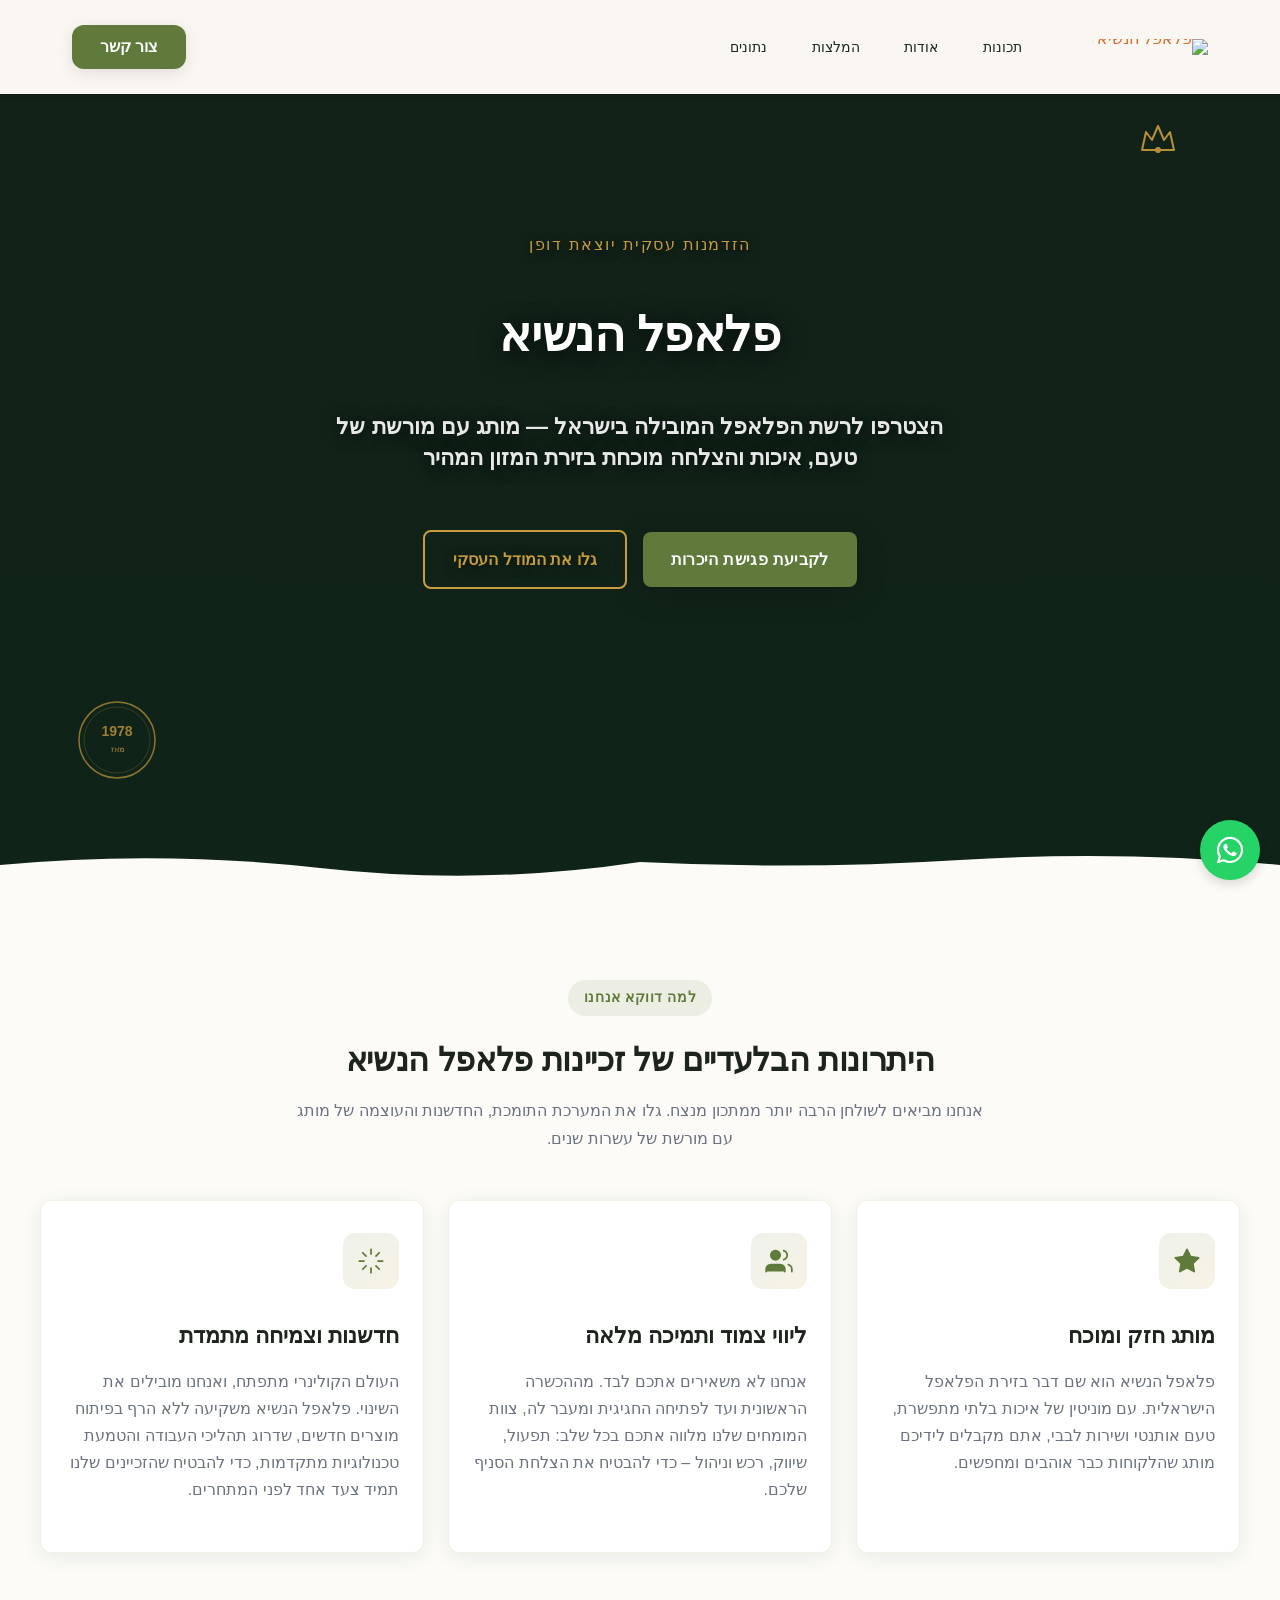
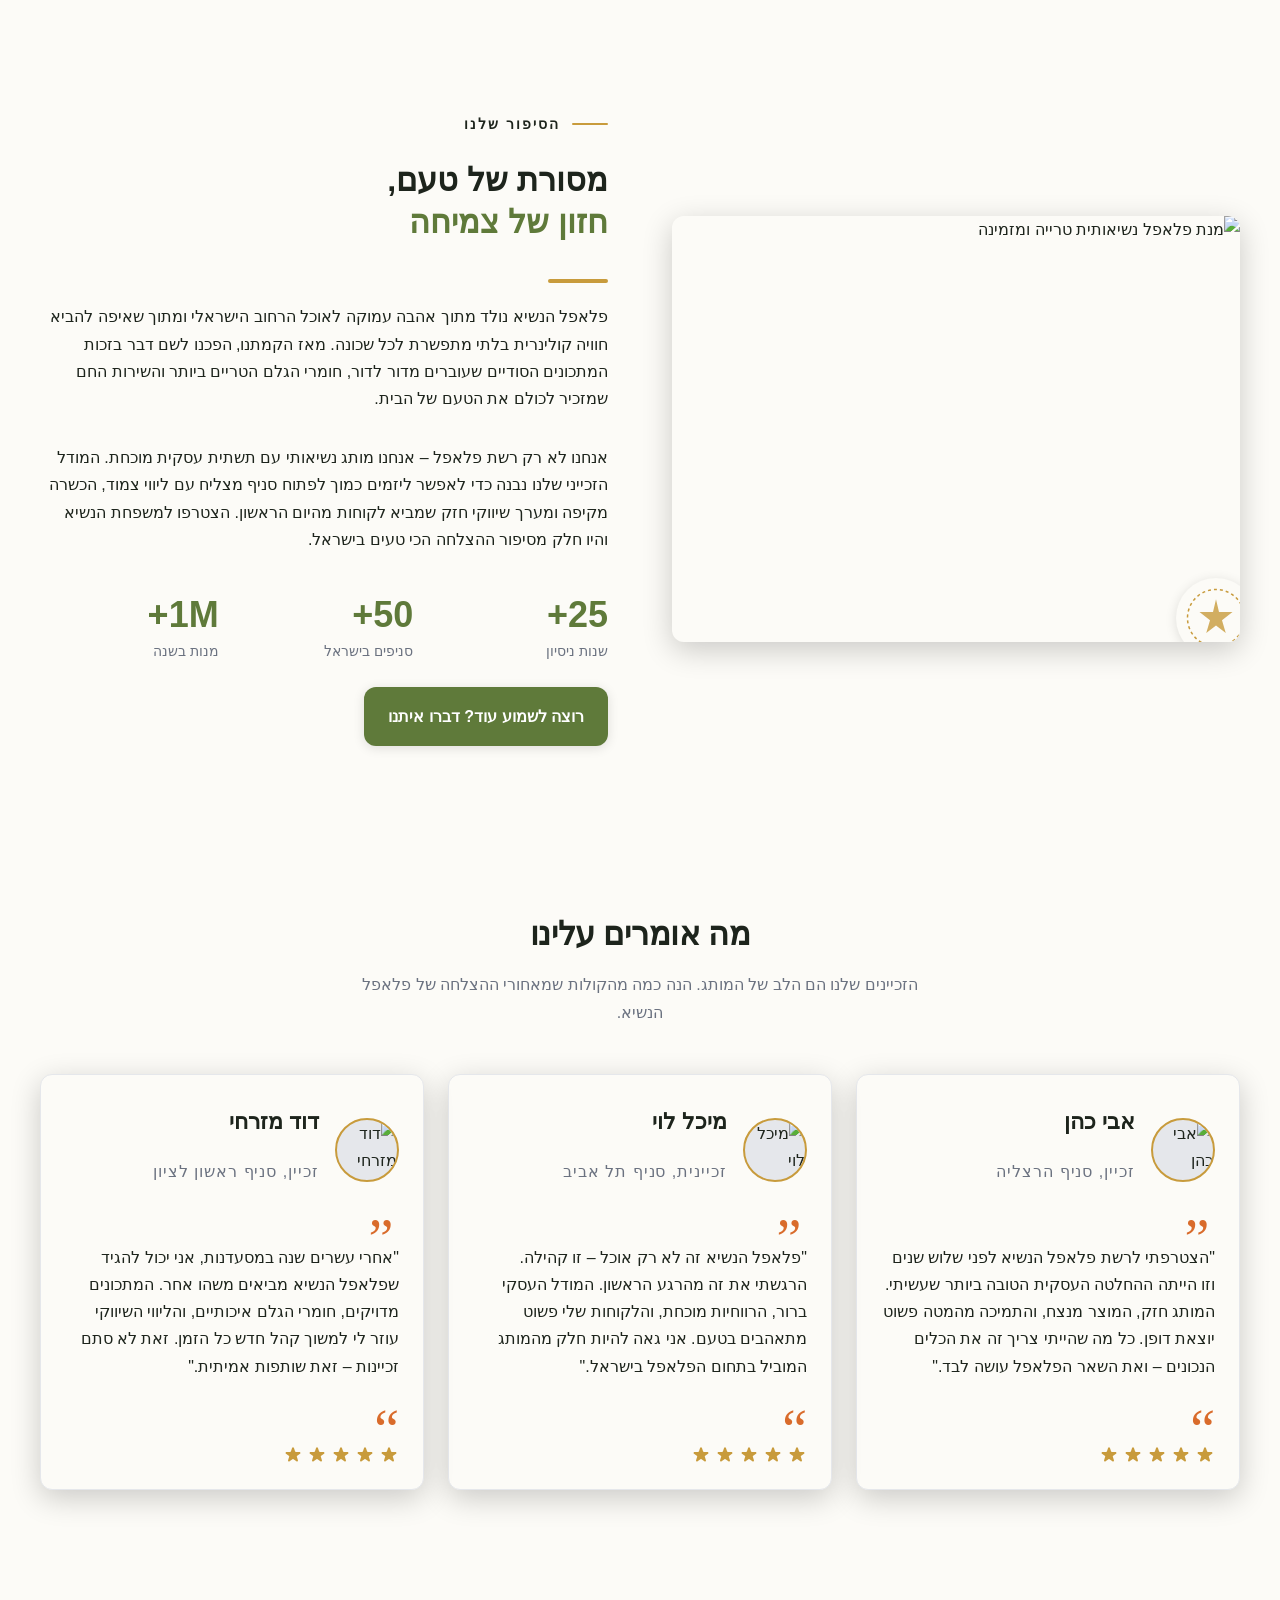
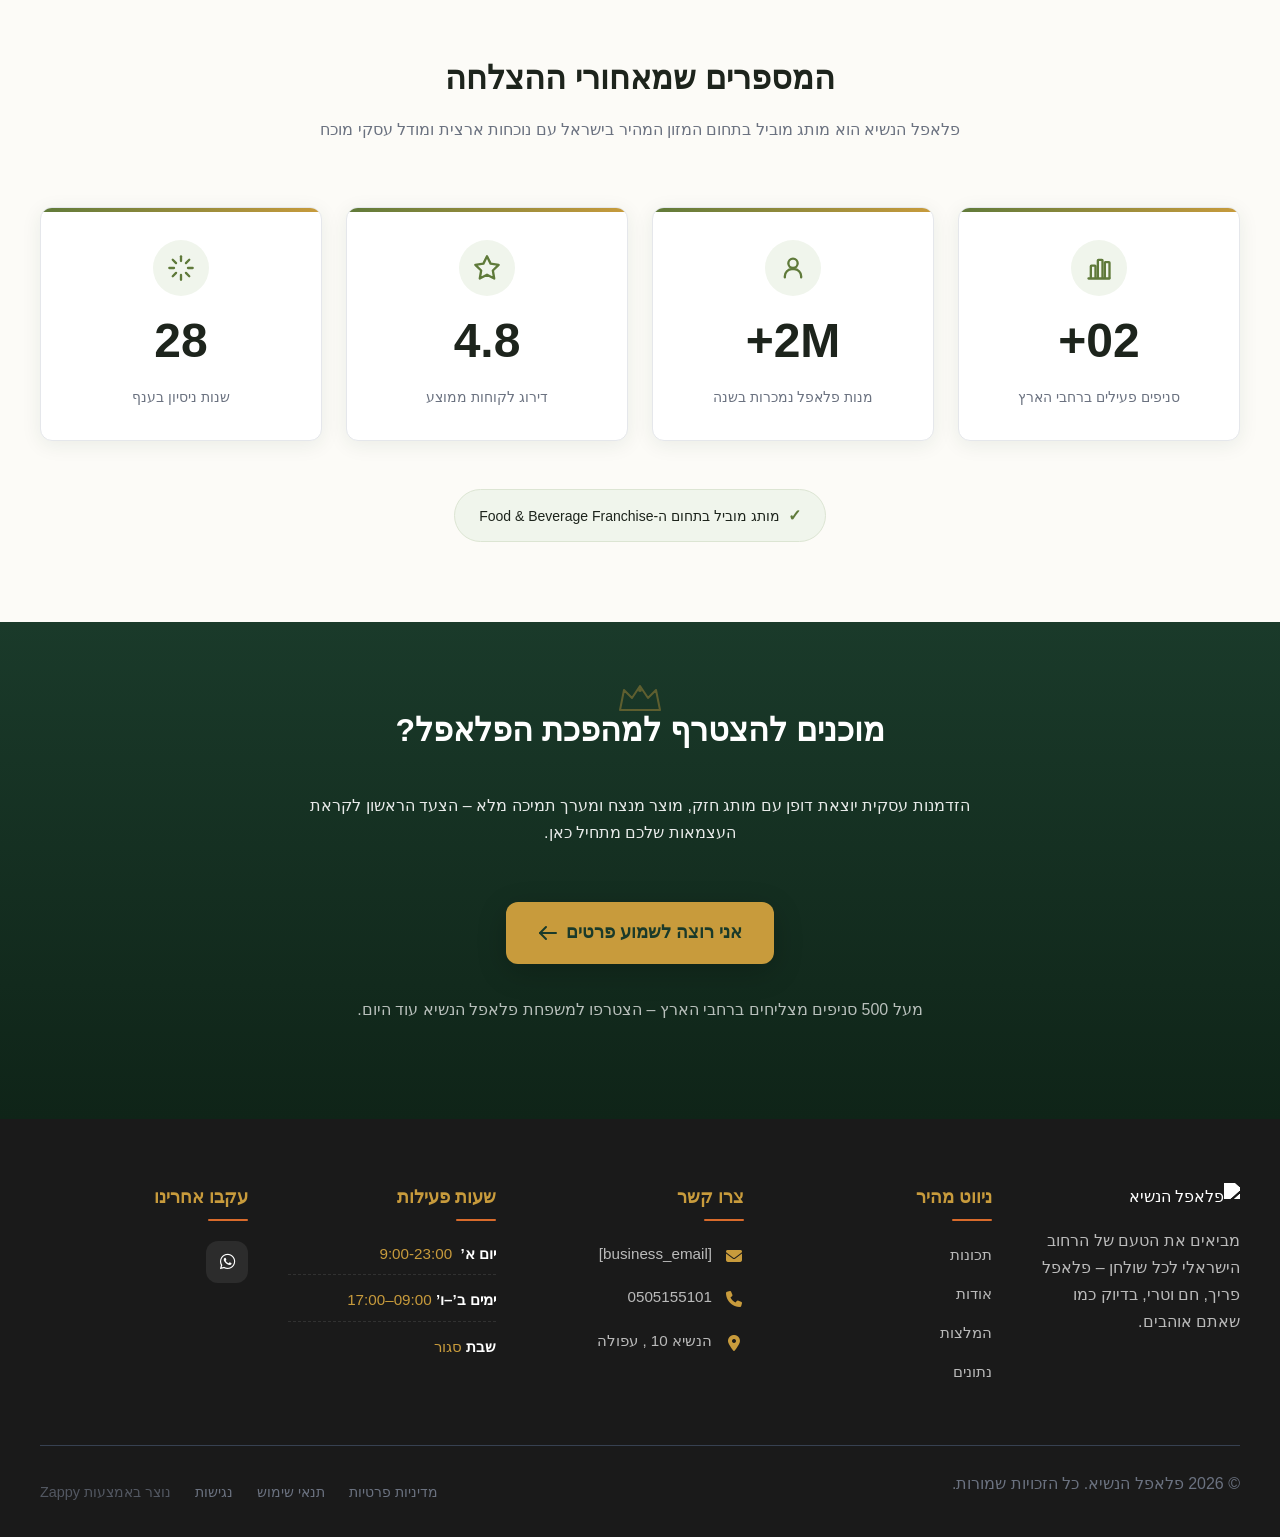
==== commit 00919caa: "Incremental sync: 1 page(s) — update_button" ====
--- a/public/index.html
+++ b/public/index.html
@@ -1 +1 @@
-<!doctype html><html dir="rtl" lang="he"><head><meta charset="UTF-8"><meta content="width=device-width,initial-scale=1" name="viewport"><meta content="index, follow" name="robots"><title>זיכיון המזון שכל המדינה מדברת עליו — פלאפל הנשיא</title><meta content="הצטרפו למהפכת הטעם עם זיכיון פלאפל הנשיא — מותג רחוב ישראלי נועז שמחפש שותפים עסקיים. גלו מודל זכיינות רווחי, תמיכה מלאה ומורשת קולינרית מנצחת. השאירו פרטים עוד היום!" name="description"><meta content="זיכיון מזון ומשקאות, פלאפל הנשיא, זיכיון פלאפל, השקעה במזון, מותג אוכל ישראלי" name="keywords"><link href="/assets/favicon.ico" rel="icon" type="image/x-icon"><link href="/assets/favicon-16x16.png" rel="icon" type="image/png" sizes="16x16"><link href="/assets/favicon-32x32.png" rel="icon" type="image/png" sizes="32x32"><link href="/assets/favicon-48x48.png" rel="icon" type="image/png" sizes="48x48"><link href="/assets/favicon-192x192.png" rel="icon" type="image/png" sizes="192x192"><link href="/assets/favicon-512x512.png" rel="icon" type="image/png" sizes="512x512"><link href="/assets/apple-touch-icon.png" rel="apple-touch-icon"><script>!function(){"use strict";var t="9f944d29-55cd-401a-9d6a-0420c737afcd",e="https://api.zappy5.com/api/analytics/track",a=18e5,n=2592e6,o=!0,i=!0,r=!0;var s=function(){var e="zappy_visitor_"+t,a=null;try{if(a=localStorage.getItem(e)){var o=JSON.parse(a),i=Date.now();if(i-o.created<n)return o.lastSeen=i,localStorage.setItem(e,JSON.stringify(o)),o.id}}catch(t){console.warn("Zappy Analytics: LocalStorage not available")}var r="zv_"+Date.now()+"_"+Math.random().toString(36).substr(2,9);try{localStorage.setItem(e,JSON.stringify({id:r,created:Date.now(),lastSeen:Date.now()}))}catch(t){}return r}(),c=function(){var e="zappy_session_"+t,n=null;try{if(n=sessionStorage.getItem(e)){var o=JSON.parse(n),i=Date.now();if(i-o.timestamp<a)return o.timestamp=i,sessionStorage.setItem(e,JSON.stringify(o)),o.id}}catch(t){console.warn("Zappy Analytics: SessionStorage not available")}var r="zs_"+Date.now()+"_"+Math.random().toString(36).substr(2,9);try{sessionStorage.setItem(e,JSON.stringify({id:r,timestamp:Date.now()}))}catch(t){}return r}();function l(a,n){n=n||{};var o={website_id:t,event_type:a,page_path:window.location.pathname,referrer:document.referrer||"direct",visitor_id:s,session_id:c,metadata:n};if(navigator.sendBeacon){var i=new Blob([JSON.stringify(o)],{type:"application/json"});navigator.sendBeacon(e,i)}else fetch(e,{method:"POST",headers:{"Content-Type":"application/json"},body:JSON.stringify(o),keepalive:!0}).catch(function(t){console.warn("Zappy Analytics: Failed to track event",t)})}o&&l("pageview",{title:document.title,url:window.location.href}),i&&document.addEventListener("click",function(t){var e=t.target;if("BUTTON"===e.tagName||e.closest("button")){var a="BUTTON"===e.tagName?e:e.closest("button");l("click",{element:"button",text:a.textContent.trim().substring(0,100),id:a.id||null,class:a.className||null})}else if("A"===e.tagName||e.closest("a")){var n="A"===e.tagName?e:e.closest("a");l("navigation",{element:"link",text:n.textContent.trim().substring(0,100),href:n.href,external:n.hostname!==window.location.hostname})}},!0),r&&document.addEventListener("submit",function(t){var e=t.target;l("form_submit",{form_id:e.id||null,form_name:e.name||null,form_action:e.action||null,form_method:e.method||"GET"})},!0);var d=Date.now();window.addEventListener("beforeunload",function(){l("page_unload",{time_on_page:Math.floor((Date.now()-d)/1e3),page_path:window.location.pathname})}),window.zappyAnalytics={track:l,getVisitorId:function(){return s},getSessionId:function(){return c}}}()</script><meta content="זיכיון המזון שכל המדינה מדברת עליו — פלאפל הנשיא" property="og:title"><meta content="הצטרפו למהפכת הטעם עם זיכיון פלאפל הנשיא — מותג רחוב ישראלי נועז שמחפש שותפים עסקיים. גלו מודל זכיינות רווחי, תמיכה מלאה ומורשת קולינרית מנצחת. השאירו פרטים עוד היום!" property="og:description"><meta content="summary_large_image" name="twitter:card"><meta content="זיכיון המזון שכל המדינה מדברת עליו — פלאפל הנשיא" name="twitter:title"><meta content="הצטרפו למהפכת הטעם עם זיכיון פלאפל הנשיא — מותג רחוב ישראלי נועז שמחפש שותפים עסקיים. גלו מודל זכיינות רווחי, תמיכה מלאה ומורשת קולינרית מנצחת. השאירו פרטים עוד היום!" name="twitter:description"><meta content="website" property="og:type"><meta content="he_IL" property="og:locale"><link href="https://cdnjs.cloudflare.com/ajax/libs/font-awesome/6.4.0/css/all.min.css" rel="stylesheet"><style>.skip-link{position:absolute;top:0;left:0;transform:translateY(-200%);padding:12px 18px;background:var(--bg-dark,#1a1a1a);color:var(--text-light,#fff);font-weight:600;border-radius:0 0 8px 0;z-index:10000}.skip-link:focus{transform:none;outline:2px solid var(--ring,#fff);outline-offset:2px}:focus-visible{outline:2px solid var(--ring,currentColor);outline-offset:3px}</style><link href="/assets/favicon.ico" rel="icon" type="image/x-icon"><link href="/assets/favicon-16x16.png" rel="icon" type="image/png" sizes="16x16"><link href="/assets/favicon-32x32.png" rel="icon" type="image/png" sizes="32x32"><link href="/assets/favicon-48x48.png" rel="icon" type="image/png" sizes="48x48"><link href="/assets/favicon-192x192.png" rel="icon" type="image/png" sizes="192x192"><link href="/assets/favicon-512x512.png" rel="icon" type="image/png" sizes="512x512"><link href="/assets/apple-touch-icon.png" rel="apple-touch-icon"><link href="https://cdn.jsdelivr.net/npm/vanilla-cookieconsent@3/dist/cookieconsent.css" rel="stylesheet"><script src="https://cdn.jsdelivr.net/npm/vanilla-cookieconsent@3/dist/cookieconsent.umd.js"></script><script src="https://cdn.jsdelivr.net/gh/mickidum/acc_toolbar/acctoolbar/acctoolbar.min.js"></script><link href="/styles.css" rel="stylesheet"><script>window.ZAPPY_WEBSITE_ID="9f944d29-55cd-401a-9d6a-0420c737afcd",window.ZAPPY_API_BASE="https://api.zappy5.com"</script><style id="zappy-dropdown-submenu-styles">#navMenu li:has(.sub-menu),.nav-menu li:has(.sub-menu),.navbar li:has(.sub-menu),nav li:has(.sub-menu){position:relative}#navMenu .sub-menu,.nav-menu .sub-menu,.navbar .sub-menu,nav .sub-menu{display:block!important;position:absolute!important;top:100%;left:0;min-width:220px;background:#fff;border-radius:8px;box-shadow:0 8px 25px rgba(0,0,0,.15);padding:8px 0;opacity:0;visibility:hidden;transform:translateY(10px);transition:all .3s ease;z-index:1000;list-style:none;pointer-events:none}#navMenu li:hover>.sub-menu,.nav-menu li:hover>.sub-menu,.navbar li:hover>.sub-menu,nav li:hover>.sub-menu{opacity:1!important;visibility:visible!important;transform:translateY(0)!important;pointer-events:auto!important}.sub-menu li{list-style:none;margin:0;padding:0}.sub-menu a{display:block!important;padding:10px 16px!important;color:var(--text-dark,#333)!important;font-weight:500;text-decoration:none;white-space:nowrap;transition:background-color .2s}.sub-menu .zappy-nav-child>a{padding-left:28px!important;font-size:.9em!important;opacity:.85!important}[dir=rtl] .sub-menu .zappy-nav-child>a,html[lang=ar] .sub-menu .zappy-nav-child>a,html[lang=he] .sub-menu .zappy-nav-child>a{padding-left:10px!important;padding-right:28px!important}.sub-menu .zappy-nav-parent>a{font-weight:600!important}.sub-menu a:hover{background-color:#f5f5f5}[dir=rtl] .nav-menu .sub-menu,[dir=rtl] .navbar .sub-menu,[dir=rtl] nav .sub-menu,html[lang=ar] .nav-menu .sub-menu,html[lang=ar] .navbar .sub-menu,html[lang=ar] nav .sub-menu,html[lang=he] .nav-menu .sub-menu,html[lang=he] .navbar .sub-menu,html[lang=he] nav .sub-menu{left:auto!important;right:0!important}.sub-menu:empty,.sub-menu:not(:has(li)):not(:has(> a)),.sub-menu:not(:has(li:not(.zappy-hidden-menu-item))):not(:has(> a)){display:none!important;opacity:0!important;visibility:hidden!important;pointer-events:none!important}li:has(.menu-group-title):hover>.sub-menu{opacity:1!important;visibility:visible!important;transform:translateY(0)!important;pointer-events:auto!important}#navMenu>li>.menu-group-title,.nav-menu>li>.menu-group-title{display:inline-block;padding:.5rem 1rem;cursor:default;user-select:none}@media (max-width:768px){#navMenu .sub-menu,.nav-menu .sub-menu,.navbar .sub-menu,nav .sub-menu{position:static!important;transform:none!important;box-shadow:none!important;background:0 0!important;max-height:0;overflow:hidden;opacity:0;visibility:hidden;transition:max-height .3s ease,opacity .3s ease;padding:0!important;border-radius:0!important}#navMenu .sub-menu.mobile-expanded,.nav-menu .sub-menu.mobile-expanded,.navbar .sub-menu.mobile-expanded{max-height:none!important;overflow-y:visible!important;opacity:1!important;visibility:visible!important;padding:8px 0 8px 16px!important}[dir=rtl] .sub-menu.mobile-expanded,html[lang=he] .sub-menu.mobile-expanded{padding:8px 16px 8px 0!important}#navMenu li:hover>.sub-menu,.nav-menu li:hover>.sub-menu,.navbar li:hover>.sub-menu,nav li:hover>.sub-menu{opacity:0;visibility:hidden;pointer-events:none}#navMenu li>.sub-menu.mobile-expanded,.nav-menu li>.sub-menu.mobile-expanded,.navbar li>.sub-menu.mobile-expanded,nav li>.sub-menu.mobile-expanded{opacity:1!important;visibility:visible!important;pointer-events:auto!important}#navMenu li:has(.sub-menu),.nav-menu li:has(.sub-menu),.navbar li:has(.sub-menu),nav li:has(.sub-menu){display:flex!important;flex-wrap:wrap!important;align-items:center!important;position:relative!important;min-height:44px!important}#navMenu li:has(.sub-menu)>a,.nav-menu li:has(.sub-menu)>a,.navbar li:has(.sub-menu)>a,nav li:has(.sub-menu)>a{flex:1!important;min-width:0!important}#navMenu li:has(.sub-menu)>.menu-group-title,.nav-menu li:has(.sub-menu)>.menu-group-title,.navbar li:has(.sub-menu)>.menu-group-title,nav li:has(.sub-menu)>.menu-group-title{flex:1!important;min-width:0!important;padding:0!important;line-height:inherit!important}#navMenu li:has(.sub-menu)>.sub-menu,.nav-menu li:has(.sub-menu)>.sub-menu,.navbar li:has(.sub-menu)>.sub-menu,nav li:has(.sub-menu)>.sub-menu{flex-basis:100%!important;width:100%!important}#navMenu li:has(.sub-menu)>a [class*=arrow],#navMenu li:has(.sub-menu)>a [class*=chevron],.nav-menu li:has(.sub-menu)>a .fa-angle-down,.nav-menu li:has(.sub-menu)>a .fa-chevron-down,.nav-menu li:has(.sub-menu)>a [class*=arrow],.nav-menu li:has(.sub-menu)>a [class*=chevron],nav li:has(.sub-menu)>a [class*=arrow],nav li:has(.sub-menu)>a [class*=chevron]{display:none!important;visibility:hidden!important}.mobile-submenu-toggle{display:flex!important;align-items:center!important;justify-content:center!important;width:44px!important;height:auto!important;background:0 0!important;border:none!important;cursor:pointer!important;color:var(--text-dark)!important;position:static!important;flex-shrink:0!important;align-self:stretch!important;z-index:2!important;padding:0!important;margin:0!important}.mobile-submenu-toggle::after{content:''!important;width:0!important;height:0!important;border-left:6px solid transparent!important;border-right:6px solid transparent!important;border-top:7px solid currentColor!important;transition:transform .3s ease!important}.mobile-submenu-toggle.expanded::after{transform:rotate(180deg)!important}.sub-menu a{padding:10px 0!important;display:block!important;color:var(--text-dark)!important;white-space:normal!important}.sub-menu .zappy-nav-child>a{padding-left:28px!important;font-size:.9em!important;opacity:.85!important}[dir=rtl] .sub-menu .zappy-nav-child>a,html[lang=ar] .sub-menu .zappy-nav-child>a,html[lang=he] .sub-menu .zappy-nav-child>a{padding-left:0!important;padding-right:28px!important}.sub-menu .zappy-nav-parent>a{font-weight:600!important}#navMenu.active,.nav-menu.active{max-width:100vw!important;overflow-x:hidden!important;box-sizing:border-box!important}.navbar .sub-menu li a,.zappy-products-dropdown .sub-menu a,nav.navbar .sub-menu li a{color:var(--text-dark)!important}}@media (min-width:769px){.mobile-submenu-toggle{display:none!important}}</style><style id="zappy-widget-visibility">html[dir=rtl] .whatsapp-float{right:20px!important;left:auto!important}html:not([dir]) .whatsapp-float,html[dir=ltr] .whatsapp-float{left:20px!important;right:auto!important}html[dir=rtl] #mic-access-tool-general-button,html[dir=rtl] #mic-init-access-tool #mic-access-tool-general-button,html[dir=rtl] #mic-init-access-tool .mic-access-tool-general-button,html[dir=rtl] ._access-icon,html[dir=rtl] .mic-access-tool-general-button{left:20px!important;right:auto!important}html:not([dir]) #mic-access-tool-general-button,html:not([dir]) #mic-init-access-tool #mic-access-tool-general-button,html:not([dir]) #mic-init-access-tool .mic-access-tool-general-button,html:not([dir]) ._access-icon,html:not([dir]) .mic-access-tool-general-button,html[dir=ltr] #mic-access-tool-general-button,html[dir=ltr] #mic-init-access-tool #mic-access-tool-general-button,html[dir=ltr] #mic-init-access-tool .mic-access-tool-general-button,html[dir=ltr] ._access-icon,html[dir=ltr] .mic-access-tool-general-button{right:20px!important;left:auto!important}@media (max-width:768px){.whatsapp-float{display:flex!important}}@media (min-width:769px){.whatsapp-float{display:flex!important}}@media (max-width:768px){#mic-access-tool-general-button,#mic-init-access-tool #mic-access-tool-general-button,#mic-init-access-tool .mic-access-tool-general-button,._access-icon,.mic-access-tool-general-button{display:flex!important;visibility:visible!important;opacity:1!important;pointer-events:auto!important}#mic-access-tool-box.opened-mic-access-tool,#mic-init-access-tool #mic-access-tool-box.opened-mic-access-tool,.mic-access-tool-box.opened-mic-access-tool{visibility:visible!important;opacity:1!important;pointer-events:auto!important}}@media (min-width:769px){#mic-access-tool-general-button,#mic-init-access-tool #mic-access-tool-general-button,#mic-init-access-tool .mic-access-tool-general-button,._access-icon,.mic-access-tool-general-button{display:flex!important;visibility:visible!important;opacity:1!important;pointer-events:auto!important}#mic-access-tool-box.opened-mic-access-tool,#mic-init-access-tool #mic-access-tool-box.opened-mic-access-tool,.mic-access-tool-box.opened-mic-access-tool{visibility:visible!important;opacity:1!important;pointer-events:auto!important}}</style></head><body><a href="#main" class="skip-link">דלג לתוכן הראשי</a><nav class="navbar" dir="rtl"><button aria-label="Menu" class="mobile-toggle" id="mobileToggle"><svg viewBox="0 0 24 24" fill="none" height="24" width="24" class="hamburger-icon"><path d="M3 12h18M3 6h18M3 18h18" stroke="currentColor" stroke-width="2" stroke-linecap="round"></path></svg> <svg viewBox="0 0 24 24" fill="none" height="24" width="24" class="close-icon" style="display:none"><path d="M18 6L6 18M6 6l12 12" stroke="currentColor" stroke-width="2" stroke-linecap="round"></path></svg></button> <button aria-label="Call" class="phone-header-btn" data-phone="0505155101"><svg viewBox="0 0 24 24" fill="currentColor" height="20" width="20"><path d="M22 16.92v3a2 2 0 0 1-2.18 2 19.79 19.79 0 0 1-8.63-3.07 19.5 19.5 0 0 1-6-6 19.79 19.79 0 0 1-3.07-8.67A2 2 0 0 1 4.11 2h3a2 2 0 0 1 2 1.72 12.84 12.84 0 0 0 .7 2.81 2 2 0 0 1-.45 2.11L8.09 9.91a16 16 0 0 0 6 6l1.27-1.27a2 2 0 0 1 2.11-.45 12.84 12.84 0 0 0 2.81.7A2 2 0 0 1 22 16.92z"></path></svg></button><div class="nav-container"><div class="nav-right-group"><div class="nav-brand"><a href="/" class="logo-link"><img alt="פלאפל הנשיא" src="/assets/site---------image-1.webp" class="logo"></a></div><ul class="nav-menu" id="navMenu"><li><a href="#features">תכונות</a></li><li><a href="#about">אודות</a></li><li><a href="#testimonials">המלצות</a></li><li><a href="#stats">נתונים</a></li></ul></div><div class="nav-cta-container"><a href="#cta" class="nav-cta-btn">צור קשר</a></div></div></nav><script>window.addEventListener("load",function(){const e=document.querySelector(".navbar, nav, header");if(!e)return void console.log("[Navbar] Navbar element not found");let t=document.getElementById("mobileToggle")||document.querySelector(".mobile-toggle")||document.querySelector(".hamburger")||document.querySelector(".hamburger-menu")||document.querySelector(".menu-toggle")||document.querySelector(".burger-menu")||document.querySelector('[aria-label="Menu"]')||document.querySelector('[aria-label="תפריט"]');const n=document.querySelector(".phone-header-btn"),o=window.getComputedStyle(e);let r=o.backgroundColor;if(console.log("[Navbar] Initial navbar background:",r),"transparent"===r||"rgba(0, 0, 0, 0)"===r||r.startsWith("rgba")&&r.includes(", 0)")){const e=o.backgroundImage;if(e&&"none"!==e)console.log("[Navbar] Navbar has background image/gradient, using dark text"),r="rgb(240, 240, 240)";else{const e=window.getComputedStyle(document.body).backgroundColor;console.log("[Navbar] Navbar transparent, using body background:",e),r=e}}const a=r.match(/\d+/g);if(a&&a.length>=3){const e=(.299*parseInt(a[0])+.587*parseInt(a[1])+.114*parseInt(a[2]))/255;console.log("[Navbar] Mobile button colors preserved from Claude CSS (luminance:",e.toFixed(2)+")");const o=document.createElement("style");o.id="zappy-mobile-nav-fix";document.documentElement.lang;document.documentElement.dir,o.textContent='\n        /* Hide mobile buttons on desktop, show only on mobile */\n        @media (min-width: 769px) {\n          .mobile-toggle,\n          .phone-header-btn {\n            display: none !important;\n          }\n        }\n        \n        /* Show and position mobile buttons correctly on mobile */\n        @media (max-width: 768px) {\n          .navbar,\n          nav.navbar {\n            min-height: 70px !important;\n          }\n\n          .mobile-toggle,\n          .phone-header-btn {\n            position: absolute !important;\n            top: 0 !important;\n            bottom: 0 !important;\n            margin-top: auto !important;\n            margin-bottom: auto !important;\n            transform: none !important;\n            z-index: 1001 !important;\n            display: flex !important;\n            align-items: center !important;\n            justify-content: center !important;\n            width: 36px !important;\n            height: 36px !important;\n            border-radius: 50% !important;\n            border: none !important;\n            cursor: pointer !important;\n            padding: 6px !important;\n            background: none !important;\n            color: var(--nav-text, var(--text-dark)) !important;\n            touch-action: manipulation !important;\n            -webkit-tap-highlight-color: transparent !important;\n          }\n\n          html[data-zappy-site-type="ecommerce"] .phone-header-btn,\n          body[data-zappy-site-type="ecommerce"] .phone-header-btn,\n          html[data-zappy-site-type="ecommerce"] header .phone-header-btn,\n          html[data-zappy-site-type="ecommerce"] nav .phone-header-btn {\n            display: none !important;\n            visibility: hidden !important;\n            width: 0 !important;\n            height: 0 !important;\n            min-width: 0 !important;\n            overflow: hidden !important;\n          }\n          \n          /* LTR positioning (default): hamburger LEFT, phone RIGHT */\n          html:not([dir="rtl"]):not([lang="he"]):not([lang="ar"]) .mobile-toggle,\n          html[dir="ltr"] .mobile-toggle {\n            left: 12px !important;\n            right: auto !important;\n          }\n          html:not([dir="rtl"]):not([lang="he"]):not([lang="ar"]) .phone-header-btn,\n          html[dir="ltr"] .phone-header-btn {\n            right: 12px !important;\n            left: auto !important;\n          }\n          \n          /* RTL positioning: hamburger RIGHT, phone LEFT */\n          html[dir="rtl"] .mobile-toggle,\n          html[lang="he"] .mobile-toggle,\n          html[lang="ar"] .mobile-toggle {\n            right: 12px !important;\n            left: auto !important;\n          }\n          html[dir="rtl"] .phone-header-btn,\n          html[lang="he"] .phone-header-btn,\n          html[lang="ar"] .phone-header-btn {\n            left: 12px !important;\n            right: auto !important;\n          }\n          \n          /* CRITICAL: Ensure nav-container has min-height on mobile */\n          /* All children are positioned absolutely/fixed on mobile, so height:auto collapses to 0 */\n          .nav-container {\n            min-height: 70px !important;\n            position: relative !important;\n          }\n          \n          /* Ensure SVG icons are properly sized and inherit color */\n          .mobile-toggle svg,\n          .phone-header-btn svg {\n            width: 24px !important;\n            height: 24px !important;\n            /* Don\'t force display - let JavaScript control hamburger/close toggle */\n          }\n          \n          /* Reset nav-cta-container on mobile - remove desktop box-shadow/padding */\n          /* that creates a visible ghost box when CTA button is hidden */\n          .nav-cta-container {\n            box-shadow: none !important;\n            padding: 0 !important;\n          }\n          \n          /* Hide nav-cta-container entirely on mobile when there\'s no lang-switcher */\n          /* (only the CTA button is inside, and it\'s hidden on mobile) */\n          .nav-cta-container:not(:has(.lang-switcher)) {\n            display: none !important;\n          }\n          \n          /* CRITICAL: Prevent hero image fade gradient from bleeding over headline text */\n          /* The .image-fade-gradient has bottom: -30px (extends below parent) */\n          /* On mobile stacked layout, this overlaps the h1 text below the image */\n          .hero-image-column {\n            overflow: hidden !important;\n          }\n          .image-fade-gradient {\n            bottom: 0 !important;\n          }\n          \n          /* Hide desktop language switcher on mobile - hamburger menu handles it */\n          /* High specificity to override stored CSS */\n          .lang-switcher,\n          .nav-cta-container .lang-switcher,\n          .nav-container .lang-switcher,\n          .navbar .lang-switcher,\n          .navbar .nav-cta-container .lang-switcher {\n            display: none !important;\n          }\n        }\n      ';const r=document.getElementById("zappy-mobile-nav-fix");r&&r.remove(),document.head.appendChild(o),console.log("[Navbar] Critical CSS injected for mobile nav positioning");const i=window.innerWidth<=768;if(t){const e=t.querySelector(".hamburger-icon"),n=t.querySelector(".close-icon");e&&(e.style.setProperty("width","24px","important"),e.style.setProperty("height","24px","important"),e.style.setProperty("display","block","important")),n&&(n.style.setProperty("width","24px","important"),n.style.setProperty("height","24px","important"),n.style.setProperty("display","none","important")),i?(t.style.setProperty("position","absolute","important"),t.style.setProperty("top","0","important"),t.style.setProperty("bottom","0","important"),t.style.setProperty("margin-top","auto","important"),t.style.setProperty("margin-bottom","auto","important"),t.style.setProperty("transform","none","important"),t.style.setProperty("z-index","1001","important"),t.style.removeProperty("left"),t.style.removeProperty("right"),console.log("[Navbar] Mobile toggle positioning applied (mobile viewport)")):(t.style.removeProperty("position"),t.style.removeProperty("top"),t.style.removeProperty("transform"),t.style.removeProperty("z-index"),t.style.removeProperty("left"),t.style.removeProperty("right"),console.log("[Navbar] Desktop viewport - cleared mobile toggle inline positioning"))}if(n){const e=n.querySelector("svg");e&&(e.style.width="24px",e.style.height="24px",e.setAttribute("width","24"),e.setAttribute("height","24")),i?(n.style.setProperty("position","absolute","important"),n.style.setProperty("top","0","important"),n.style.setProperty("bottom","0","important"),n.style.setProperty("margin-top","auto","important"),n.style.setProperty("margin-bottom","auto","important"),n.style.setProperty("transform","none","important"),n.style.setProperty("z-index","1001","important"),n.style.removeProperty("left"),n.style.removeProperty("right"),console.log("[Navbar] Phone button positioning applied (mobile viewport)")):(n.style.removeProperty("position"),n.style.removeProperty("top"),n.style.removeProperty("transform"),n.style.removeProperty("z-index"),n.style.removeProperty("left"),n.style.removeProperty("right"),console.log("[Navbar] Desktop viewport - cleared phone button inline positioning"))}}else console.log("[Navbar] Could not parse background color:",r);t=document.getElementById("mobileToggle")||document.querySelector(".mobile-toggle")||document.querySelector(".hamburger")||document.querySelector(".hamburger-menu")||document.querySelector(".menu-toggle")||document.querySelector(".burger-menu")||document.querySelector('[aria-label="Menu"]')||document.querySelector('[aria-label="תפריט"]');const i=document.getElementById("navMenu")||document.querySelector(".nav-menu")||document.querySelector(".nav-links")||document.querySelector("nav ul:not(.submenu)");if(!t||!i)return void console.log("[Navbar] Mobile toggle or menu not found:",{toggle:!!t,menu:!!i});i.id||(i.id="navMenu"),console.log("[Navbar] Initializing mobile menu...");const l=t.cloneNode(!0);t.parentNode.replaceChild(l,t);var s=0;function p(e){var t=Date.now();t-s<300||(s=t,function(e){e.preventDefault(),e.stopPropagation();const t=l.querySelector(".hamburger-icon"),n=l.querySelector(".close-icon");i.classList.contains("active")?(i.classList.remove("active"),t&&t.style.setProperty("display","block","important"),n&&n.style.setProperty("display","none","important"),document.body.style.overflow="",console.log("[Navbar] Menu closed")):(i.classList.add("active"),t&&t.style.setProperty("display","none","important"),n&&n.style.setProperty("display","block","important"),document.body.style.overflow="hidden",console.log("[Navbar] Menu opened"))}(e))}l.addEventListener("click",p),l.addEventListener("touchend",p),i.querySelectorAll("a").forEach(function(e){e.addEventListener("click",function(){if("#"===this.getAttribute("href"))return;const e=l.querySelector(".hamburger-icon"),t=l.querySelector(".close-icon");i.classList.remove("active"),e&&e.style.setProperty("display","block","important"),t&&t.style.setProperty("display","none","important"),document.body.style.overflow="",console.log("[Navbar] Menu closed (link clicked)")})});var m=i.querySelectorAll(".dropdown-toggle");m.forEach(function(e){e.addEventListener("click",function(e){e.preventDefault(),e.stopPropagation();var t=this.closest(".nav-dropdown");t&&(t.parentNode.querySelectorAll(".nav-dropdown.open").forEach(function(e){e!==t&&e.classList.remove("open")}),t.classList.toggle("open"),console.log("[Navbar] Dropdown toggled:",t.classList.contains("open")?"open":"closed"))})}),document.addEventListener("click",function(e){e.target.closest(".nav-dropdown")||document.querySelectorAll(".nav-dropdown.open").forEach(function(e){e.classList.remove("open")})}),console.log("[Navbar] Dropdown handlers initialized for "+m.length+" dropdowns"),n&&n.addEventListener("click",function(){const e=document.querySelectorAll('a[href^="tel:"]'),t=e.length>0?e[0].getAttribute("href").replace("tel:",""):"0505155101";window.location.href="tel:"+t,console.log("[Navbar] Phone button clicked")}),console.log("[Navbar] Mobile menu initialized successfully")})</script><main id="main"><section class="index-hero-section" data-band-index="0" data-layout-spec="דף הבית-hero" id="hero" data-hero-type="fullscreen-scrim"><div class="index-hero-section__bg-wrapper"><img alt="פלאפל הנשיא - דוכן פלאפל חם ומזמין" src="/assets/site-index-hero-image-1.webp" class="index-hero-section__bg-img" data-context="Warm, inviting falafel stand with golden fried falafel balls, fresh pita, and vibrant salads, shot in natural light with a slightly editorial, aspirational feel. The background shows a bustling Israeli market street." data-placeholder="index-hero-image-1" height="600" loading="eager" width="1200" data-hero-bg="true" fetchpriority="high"></div><div class="index-hero-section__scrim" aria-hidden="true"></div><div class="index-hero-section__crown" aria-hidden="true"><svg viewBox="0 0 40 40" xmlns="http://www.w3.org/2000/svg" data-no-icon-edit="true"><path d="M4,30 L8,12 L14,20 L20,6 L26,20 L32,12 L36,30 Z" stroke="var(--secondary)" stroke-width="2" stroke-linejoin="round" fill="none"></path><circle cx="20" cy="30" r="3" fill="var(--secondary)"></circle></svg></div><div class="index-hero-section__badge" aria-hidden="true"><svg viewBox="0 0 80 80" xmlns="http://www.w3.org/2000/svg" data-no-icon-edit="true"><circle cx="40" cy="40" r="38" fill="none" opacity="0.8" stroke="var(--secondary)" stroke-width="1.5"></circle><circle cx="40" cy="40" r="33" fill="none" opacity="0.5" stroke="var(--secondary)" stroke-width="0.5"></circle><text fill="var(--secondary)" font-family="Inter, sans-serif" font-size="14" font-weight="700" opacity="0.9" text-anchor="middle" x="40" y="36">1978</text><text fill="var(--secondary)" font-family="Inter, sans-serif" font-size="8" font-weight="600" opacity="0.7" text-anchor="middle" x="40" y="52">מאז</text></svg></div><div class="index-hero-section__content"><p class="index-hero-section__label">הזדמנות עסקית יוצאת דופן</p><h1 class="index-hero-section__headline">פלאפל הנשיא</h1><h3 class="index-hero-section__subheadline">הצטרפו לרשת הפלאפל המובילה בישראל — מותג עם מורשת של טעם, איכות והצלחה מוכחת בזירת המזון המהיר</h3><div class="index-hero-section__cta-group"><a href="#contact" class="index-hero-section__btn-primary">לקביעת פגישת היכרות</a> <a href="#about" class="index-hero-section__btn-secondary">גלו את המודל העסקי</a></div></div><div class="index-hero-section__divider-wrapper" aria-hidden="true"><svg viewBox="0 0 1200 80" xmlns="http://www.w3.org/2000/svg" data-no-icon-edit="true" preserveAspectRatio="none"><path d="M0,80 L0,45 Q150,30 300,48 T600,42 Q750,50 900,40 T1200,45 L1200,80 Z" fill="var(--bg-light)"></path></svg></div></section><section class="index-features-section" data-band-index="1" data-layout-spec="דף הבית-features" id="features"><div class="features-container"><div class="features-header"><span class="features-label">למה דווקא אנחנו</span><h2 class="features-heading">היתרונות הבלעדיים של זכיינות פלאפל הנשיא</h2><p class="features-subtitle">אנחנו מביאים לשולחן הרבה יותר ממתכון מנצח. גלו את המערכת התומכת, החדשנות והעוצמה של מותג עם מורשת של עשרות שנים.</p></div><div class="features-grid"><article class="feature-card"><div class="feature-icon-wrapper"><svg viewBox="0 0 24 24" fill="none" data-element-type="icon" data-icon-type="svg" xmlns="http://www.w3.org/2000/svg" class="feature-icon"><path d="M12 2L15.09 8.26L22 9.27L17 14.14L18.18 21.02L12 17.77L5.82 21.02L7 14.14L2 9.27L8.91 8.26L12 2Z" stroke="currentColor" stroke-width="1.5" stroke-linecap="round" stroke-linejoin="round" fill="currentColor"></path></svg></div><h3 class="feature-title">מותג חזק ומוכח</h3><p class="feature-description">פלאפל הנשיא הוא שם דבר בזירת הפלאפל הישראלית. עם מוניטין של איכות בלתי מתפשרת, טעם אותנטי ושירות לבבי, אתם מקבלים לידיכם מותג שהלקוחות כבר אוהבים ומחפשים.</p></article><article class="feature-card"><div class="feature-icon-wrapper"><svg viewBox="0 0 24 24" fill="none" data-element-type="icon" data-icon-type="svg" xmlns="http://www.w3.org/2000/svg" class="feature-icon"><path d="M17 21V19C17 17.9391 16.5786 16.9217 15.8284 16.1716C15.0783 15.4214 14.0609 15 13 15H5C3.93913 15 2.92172 15.4214 2.17157 16.1716C1.42143 16.9217 1 17.9391 1 19V21" stroke="currentColor" stroke-width="1.5" stroke-linecap="round" stroke-linejoin="round" fill="currentColor"></path><path d="M9 11C11.2091 11 13 9.20914 13 7C13 4.79086 11.2091 3 9 3C6.79086 3 5 4.79086 5 7C5 9.20914 6.79086 11 9 11Z" stroke="currentColor" stroke-width="1.5" stroke-linecap="round" stroke-linejoin="round" fill="currentColor"></path><path d="M23 21V19C22.9993 18.1137 22.7044 17.2528 22.1614 16.5523C21.6184 15.8519 20.8581 15.3516 20 15.13" stroke="currentColor" stroke-width="1.5" stroke-linecap="round" stroke-linejoin="round" fill="none"></path><path d="M16 3.13C16.8604 3.35031 17.623 3.85071 18.1676 4.55232C18.7122 5.25392 19.0078 6.11683 19.0078 7.005C19.0078 7.89318 18.7122 8.75608 18.1676 9.45769C17.623 10.1593 16.8604 10.6597 16 10.88" stroke="currentColor" stroke-width="1.5" stroke-linecap="round" stroke-linejoin="round" fill="none"></path></svg></div><h3 class="feature-title">ליווי צמוד ותמיכה מלאה</h3><p class="feature-description">אנחנו לא משאירים אתכם לבד. מההכשרה הראשונית ועד לפתיחה החגיגית ומעבר לה, צוות המומחים שלנו מלווה אתכם בכל שלב: תפעול, שיווק, רכש וניהול – כדי להבטיח את הצלחת הסניף שלכם.</p></article><article class="feature-card"><div class="feature-icon-wrapper"><svg viewBox="0 0 24 24" fill="none" data-element-type="icon" data-icon-type="svg" xmlns="http://www.w3.org/2000/svg" class="feature-icon"><path d="M12 2V6" stroke="currentColor" stroke-width="1.5" stroke-linecap="round" stroke-linejoin="round" fill="none"></path><path d="M12 18V22" stroke="currentColor" stroke-width="1.5" stroke-linecap="round" stroke-linejoin="round" fill="none"></path><path d="M4.93 4.93L7.76 7.76" stroke="currentColor" stroke-width="1.5" stroke-linecap="round" stroke-linejoin="round" fill="none"></path><path d="M16.24 16.24L19.07 19.07" stroke="currentColor" stroke-width="1.5" stroke-linecap="round" stroke-linejoin="round" fill="none"></path><path d="M2 12H6" stroke="currentColor" stroke-width="1.5" stroke-linecap="round" stroke-linejoin="round" fill="none"></path><path d="M18 12H22" stroke="currentColor" stroke-width="1.5" stroke-linecap="round" stroke-linejoin="round" fill="none"></path><path d="M4.93 19.07L7.76 16.24" stroke="currentColor" stroke-width="1.5" stroke-linecap="round" stroke-linejoin="round" fill="none"></path><path d="M16.24 7.76L19.07 4.93" stroke="currentColor" stroke-width="1.5" stroke-linecap="round" stroke-linejoin="round" fill="none"></path></svg></div><h3 class="feature-title">חדשנות וצמיחה מתמדת</h3><p class="feature-description">העולם הקולינרי מתפתח, ואנחנו מובילים את השינוי. פלאפל הנשיא משקיעה ללא הרף בפיתוח מוצרים חדשים, שדרוג תהליכי העבודה והטמעת טכנולוגיות מתקדמות, כדי להבטיח שהזכיינים שלנו תמיד צעד אחד לפני המתחרים.</p></article></div></div></section><section class="index-about-section" data-band-index="2" data-layout-spec="דף הבית-about" id="about"><div class="index-about-section__container"><div class="index-about-section__image-col"><div class="index-about-section__image-wrapper"><img alt="מנת פלאפל נשיאותית טרייה ומזמינה" src="/assets/site-index-about-image-1.webp" data-context="A warm, inviting photo of a freshly made falafel pita from Falafel HaNasi, stuffed with golden falafel balls, fresh salad, tahini, and pickles, held in hands against a blurred street-food background. The lighting is natural and appetizing, emphasizing the quality and freshness of the ingredients." data-placeholder="index-about-image-1" height="400" loading="lazy" width="600" decoding="async"><div class="index-about-section__badge" aria-hidden="true"><svg viewBox="0 0 80 80" fill="none" xmlns="http://www.w3.org/2000/svg"><circle cx="40" cy="40" r="38" stroke="var(--secondary)" stroke-width="2" stroke-dasharray="4 4"></circle><path d="M40 15 L44 32 L62 32 L48 43 L53 60 L40 50 L27 60 L32 43 L18 32 L36 32 Z" fill="var(--secondary)" opacity="0.8"></path></svg></div></div></div><div class="index-about-section__content-col"><div class="index-about-section__text-block"><span class="index-about-section__pretitle">הסיפור שלנו</span><h2 class="index-about-section__heading">מסורת של טעם,<br><span class="index-about-section__heading-accent">חזון של צמיחה</span></h2><div class="index-about-section__divider" aria-hidden="true"></div><p class="index-about-section__paragraph">פלאפל הנשיא נולד מתוך אהבה עמוקה לאוכל הרחוב הישראלי ומתוך שאיפה להביא חוויה קולינרית בלתי מתפשרת לכל שכונה. מאז הקמתנו, הפכנו לשם דבר בזכות המתכונים הסודיים שעוברים מדור לדור, חומרי הגלם הטריים ביותר והשירות החם שמזכיר לכולם את הטעם של הבית.</p><p class="index-about-section__paragraph">אנחנו לא רק רשת פלאפל – אנחנו מותג נשיאותי עם תשתית עסקית מוכחת. המודל הזכייני שלנו נבנה כדי לאפשר ליזמים כמוך לפתוח סניף מצליח עם ליווי צמוד, הכשרה מקיפה ומערך שיווקי חזק שמביא לקוחות מהיום הראשון. הצטרפו למשפחת הנשיא והיו חלק מסיפור ההצלחה הכי טעים בישראל.</p><div class="index-about-section__stats"><div class="index-about-section__stat-item"><span class="index-about-section__stat-number">25+</span> <span class="index-about-section__stat-label">שנות ניסיון</span></div><div class="index-about-section__stat-item"><span class="index-about-section__stat-number">50+</span> <span class="index-about-section__stat-label">סניפים בישראל</span></div><div class="index-about-section__stat-item"><span class="index-about-section__stat-number">1M+</span> <span class="index-about-section__stat-label">מנות בשנה</span></div></div><a href="#contact" class="index-about-section__cta">רוצה לשמוע עוד? דברו איתנו</a></div></div></div></section><section class="index-testimonials-section" data-band-index="3" data-layout-spec="דף הבית-testimonials" id="testimonials" dir="rtl"><div class="index-testimonials-section__container"><div class="index-testimonials-section__header"><h2 class="index-testimonials-section__title">מה אומרים עלינו</h2><p class="index-testimonials-section__subtitle">הזכיינים שלנו הם הלב של המותג. הנה כמה מהקולות שמאחורי ההצלחה של פלאפל הנשיא.</p></div><div class="index-testimonials-section__grid"><article class="index-testimonials-section__card"><div class="index-testimonials-section__card-header"><div class="index-testimonials-section__avatar-wrapper"><img alt="אבי כהן" src="/assets/site-testimonial-avi-cohen.webp" class="index-testimonials-section__avatar" data-context="Portrait of a smiling Israeli franchisee in his 40s, wearing a casual polo shirt, standing in front of his falafel shop" data-placeholder="testimonial-avi-cohen" height="64" loading="lazy" width="64"></div><div class="index-testimonials-section__author-info"><h3 class="index-testimonials-section__author-name">אבי כהן</h3><p class="index-testimonials-section__author-role">זכיין, סניף הרצליה</p></div></div><blockquote class="index-testimonials-section__quote"><p>"הצטרפתי לרשת פלאפל הנשיא לפני שלוש שנים וזו הייתה ההחלטה העסקית הטובה ביותר שעשיתי. המותג חזק, המוצר מנצח, והתמיכה מהמטה פשוט יוצאת דופן. כל מה שהייתי צריך זה את הכלים הנכונים – ואת השאר הפלאפל עושה לבד."</p></blockquote><div class="index-testimonials-section__rating" aria-label="5 מתוך 5 כוכבים"><svg viewBox="0 0 20 20" fill="currentColor" data-element-type="icon" data-icon-type="svg" height="20" width="20"><path d="M9.049 2.927c.3-.921 1.603-.921 1.902 0l1.07 3.292a1 1 0 00.95.69h3.462c.969 0 1.371 1.24.588 1.81l-2.8 2.034a1 1 0 00-.364 1.118l1.07 3.292c.3.921-.755 1.688-1.54 1.118l-2.8-2.034a1 1 0 00-1.175 0l-2.8 2.034c-.784.57-1.838-.197-1.539-1.118l1.07-3.292a1 1 0 00-.364-1.118L2.98 8.72c-.783-.57-.38-1.81.588-1.81h3.461a1 1 0 00.951-.69l1.07-3.292z"></path></svg> <svg viewBox="0 0 20 20" fill="currentColor" data-element-type="icon" data-icon-type="svg" height="20" width="20"><path d="M9.049 2.927c.3-.921 1.603-.921 1.902 0l1.07 3.292a1 1 0 00.95.69h3.462c.969 0 1.371 1.24.588 1.81l-2.8 2.034a1 1 0 00-.364 1.118l1.07 3.292c.3.921-.755 1.688-1.54 1.118l-2.8-2.034a1 1 0 00-1.175 0l-2.8 2.034c-.784.57-1.838-.197-1.539-1.118l1.07-3.292a1 1 0 00-.364-1.118L2.98 8.72c-.783-.57-.38-1.81.588-1.81h3.461a1 1 0 00.951-.69l1.07-3.292z"></path></svg> <svg viewBox="0 0 20 20" fill="currentColor" data-element-type="icon" data-icon-type="svg" height="20" width="20"><path d="M9.049 2.927c.3-.921 1.603-.921 1.902 0l1.07 3.292a1 1 0 00.95.69h3.462c.969 0 1.371 1.24.588 1.81l-2.8 2.034a1 1 0 00-.364 1.118l1.07 3.292c.3.921-.755 1.688-1.54 1.118l-2.8-2.034a1 1 0 00-1.175 0l-2.8 2.034c-.784.57-1.838-.197-1.539-1.118l1.07-3.292a1 1 0 00-.364-1.118L2.98 8.72c-.783-.57-.38-1.81.588-1.81h3.461a1 1 0 00.951-.69l1.07-3.292z"></path></svg> <svg viewBox="0 0 20 20" fill="currentColor" data-element-type="icon" data-icon-type="svg" height="20" width="20"><path d="M9.049 2.927c.3-.921 1.603-.921 1.902 0l1.07 3.292a1 1 0 00.95.69h3.462c.969 0 1.371 1.24.588 1.81l-2.8 2.034a1 1 0 00-.364 1.118l1.07 3.292c.3.921-.755 1.688-1.54 1.118l-2.8-2.034a1 1 0 00-1.175 0l-2.8 2.034c-.784.57-1.838-.197-1.539-1.118l1.07-3.292a1 1 0 00-.364-1.118L2.98 8.72c-.783-.57-.38-1.81.588-1.81h3.461a1 1 0 00.951-.69l1.07-3.292z"></path></svg> <svg viewBox="0 0 20 20" fill="currentColor" data-element-type="icon" data-icon-type="svg" height="20" width="20"><path d="M9.049 2.927c.3-.921 1.603-.921 1.902 0l1.07 3.292a1 1 0 00.95.69h3.462c.969 0 1.371 1.24.588 1.81l-2.8 2.034a1 1 0 00-.364 1.118l1.07 3.292c.3.921-.755 1.688-1.54 1.118l-2.8-2.034a1 1 0 00-1.175 0l-2.8 2.034c-.784.57-1.838-.197-1.539-1.118l1.07-3.292a1 1 0 00-.364-1.118L2.98 8.72c-.783-.57-.38-1.81.588-1.81h3.461a1 1 0 00.951-.69l1.07-3.292z"></path></svg></div></article><article class="index-testimonials-section__card"><div class="index-testimonials-section__card-header"><div class="index-testimonials-section__avatar-wrapper"><img alt="מיכל לוי" src="/assets/site-testimonial-michal-levi.webp" class="index-testimonials-section__avatar" data-context="Portrait of a confident Israeli businesswoman in her late 30s, smiling warmly, wearing a stylish blouse, standing near a restaurant counter" data-placeholder="testimonial-michal-levi" height="64" loading="lazy" width="64"></div><div class="index-testimonials-section__author-info"><h3 class="index-testimonials-section__author-name">מיכל לוי</h3><p class="index-testimonials-section__author-role">זכיינית, סניף תל אביב</p></div></div><blockquote class="index-testimonials-section__quote"><p>"פלאפל הנשיא זה לא רק אוכל – זו קהילה. הרגשתי את זה מהרגע הראשון. המודל העסקי ברור, הרווחיות מוכחת, והלקוחות שלי פשוט מתאהבים בטעם. אני גאה להיות חלק מהמותג המוביל בתחום הפלאפל בישראל."</p></blockquote><div class="index-testimonials-section__rating" aria-label="5 מתוך 5 כוכבים"><svg viewBox="0 0 20 20" fill="currentColor" data-element-type="icon" data-icon-type="svg" height="20" width="20"><path d="M9.049 2.927c.3-.921 1.603-.921 1.902 0l1.07 3.292a1 1 0 00.95.69h3.462c.969 0 1.371 1.24.588 1.81l-2.8 2.034a1 1 0 00-.364 1.118l1.07 3.292c.3.921-.755 1.688-1.54 1.118l-2.8-2.034a1 1 0 00-1.175 0l-2.8 2.034c-.784.57-1.838-.197-1.539-1.118l1.07-3.292a1 1 0 00-.364-1.118L2.98 8.72c-.783-.57-.38-1.81.588-1.81h3.461a1 1 0 00.951-.69l1.07-3.292z"></path></svg> <svg viewBox="0 0 20 20" fill="currentColor" data-element-type="icon" data-icon-type="svg" height="20" width="20"><path d="M9.049 2.927c.3-.921 1.603-.921 1.902 0l1.07 3.292a1 1 0 00.95.69h3.462c.969 0 1.371 1.24.588 1.81l-2.8 2.034a1 1 0 00-.364 1.118l1.07 3.292c.3.921-.755 1.688-1.54 1.118l-2.8-2.034a1 1 0 00-1.175 0l-2.8 2.034c-.784.57-1.838-.197-1.539-1.118l1.07-3.292a1 1 0 00-.364-1.118L2.98 8.72c-.783-.57-.38-1.81.588-1.81h3.461a1 1 0 00.951-.69l1.07-3.292z"></path></svg> <svg viewBox="0 0 20 20" fill="currentColor" data-element-type="icon" data-icon-type="svg" height="20" width="20"><path d="M9.049 2.927c.3-.921 1.603-.921 1.902 0l1.07 3.292a1 1 0 00.95.69h3.462c.969 0 1.371 1.24.588 1.81l-2.8 2.034a1 1 0 00-.364 1.118l1.07 3.292c.3.921-.755 1.688-1.54 1.118l-2.8-2.034a1 1 0 00-1.175 0l-2.8 2.034c-.784.57-1.838-.197-1.539-1.118l1.07-3.292a1 1 0 00-.364-1.118L2.98 8.72c-.783-.57-.38-1.81.588-1.81h3.461a1 1 0 00.951-.69l1.07-3.292z"></path></svg> <svg viewBox="0 0 20 20" fill="currentColor" data-element-type="icon" data-icon-type="svg" height="20" width="20"><path d="M9.049 2.927c.3-.921 1.603-.921 1.902 0l1.07 3.292a1 1 0 00.95.69h3.462c.969 0 1.371 1.24.588 1.81l-2.8 2.034a1 1 0 00-.364 1.118l1.07 3.292c.3.921-.755 1.688-1.54 1.118l-2.8-2.034a1 1 0 00-1.175 0l-2.8 2.034c-.784.57-1.838-.197-1.539-1.118l1.07-3.292a1 1 0 00-.364-1.118L2.98 8.72c-.783-.57-.38-1.81.588-1.81h3.461a1 1 0 00.951-.69l1.07-3.292z"></path></svg> <svg viewBox="0 0 20 20" fill="currentColor" data-element-type="icon" data-icon-type="svg" height="20" width="20"><path d="M9.049 2.927c.3-.921 1.603-.921 1.902 0l1.07 3.292a1 1 0 00.95.69h3.462c.969 0 1.371 1.24.588 1.81l-2.8 2.034a1 1 0 00-.364 1.118l1.07 3.292c.3.921-.755 1.688-1.54 1.118l-2.8-2.034a1 1 0 00-1.175 0l-2.8 2.034c-.784.57-1.838-.197-1.539-1.118l1.07-3.292a1 1 0 00-.364-1.118L2.98 8.72c-.783-.57-.38-1.81.588-1.81h3.461a1 1 0 00.951-.69l1.07-3.292z"></path></svg></div></article><article class="index-testimonials-section__card"><div class="index-testimonials-section__card-header"><div class="index-testimonials-section__avatar-wrapper"><img alt="דוד מזרחי" src="/assets/site-testimonial-david-mizrahi.webp" class="index-testimonials-section__avatar" data-context="Portrait of a middle-aged Israeli man with a confident expression, wearing a chef coat, arms crossed, in front of a vibrant falafel counter" data-placeholder="testimonial-david-mizrahi" height="64" loading="lazy" width="64"></div><div class="index-testimonials-section__author-info"><h3 class="index-testimonials-section__author-name">דוד מזרחי</h3><p class="index-testimonials-section__author-role">זכיין, סניף ראשון לציון</p></div></div><blockquote class="index-testimonials-section__quote"><p>"אחרי עשרים שנה במסעדנות, אני יכול להגיד שפלאפל הנשיא מביאים משהו אחר. המתכונים מדויקים, חומרי הגלם איכותיים, והליווי השיווקי עוזר לי למשוך קהל חדש כל הזמן. זאת לא סתם זכיינות – זאת שותפות אמיתית."</p></blockquote><div class="index-testimonials-section__rating" aria-label="5 מתוך 5 כוכבים"><svg viewBox="0 0 20 20" fill="currentColor" data-element-type="icon" data-icon-type="svg" height="20" width="20"><path d="M9.049 2.927c.3-.921 1.603-.921 1.902 0l1.07 3.292a1 1 0 00.95.69h3.462c.969 0 1.371 1.24.588 1.81l-2.8 2.034a1 1 0 00-.364 1.118l1.07 3.292c.3.921-.755 1.688-1.54 1.118l-2.8-2.034a1 1 0 00-1.175 0l-2.8 2.034c-.784.57-1.838-.197-1.539-1.118l1.07-3.292a1 1 0 00-.364-1.118L2.98 8.72c-.783-.57-.38-1.81.588-1.81h3.461a1 1 0 00.951-.69l1.07-3.292z"></path></svg> <svg viewBox="0 0 20 20" fill="currentColor" data-element-type="icon" data-icon-type="svg" height="20" width="20"><path d="M9.049 2.927c.3-.921 1.603-.921 1.902 0l1.07 3.292a1 1 0 00.95.69h3.462c.969 0 1.371 1.24.588 1.81l-2.8 2.034a1 1 0 00-.364 1.118l1.07 3.292c.3.921-.755 1.688-1.54 1.118l-2.8-2.034a1 1 0 00-1.175 0l-2.8 2.034c-.784.57-1.838-.197-1.539-1.118l1.07-3.292a1 1 0 00-.364-1.118L2.98 8.72c-.783-.57-.38-1.81.588-1.81h3.461a1 1 0 00.951-.69l1.07-3.292z"></path></svg> <svg viewBox="0 0 20 20" fill="currentColor" data-element-type="icon" data-icon-type="svg" height="20" width="20"><path d="M9.049 2.927c.3-.921 1.603-.921 1.902 0l1.07 3.292a1 1 0 00.95.69h3.462c.969 0 1.371 1.24.588 1.81l-2.8 2.034a1 1 0 00-.364 1.118l1.07 3.292c.3.921-.755 1.688-1.54 1.118l-2.8-2.034a1 1 0 00-1.175 0l-2.8 2.034c-.784.57-1.838-.197-1.539-1.118l1.07-3.292a1 1 0 00-.364-1.118L2.98 8.72c-.783-.57-.38-1.81.588-1.81h3.461a1 1 0 00.951-.69l1.07-3.292z"></path></svg> <svg viewBox="0 0 20 20" fill="currentColor" data-element-type="icon" data-icon-type="svg" height="20" width="20"><path d="M9.049 2.927c.3-.921 1.603-.921 1.902 0l1.07 3.292a1 1 0 00.95.69h3.462c.969 0 1.371 1.24.588 1.81l-2.8 2.034a1 1 0 00-.364 1.118l1.07 3.292c.3.921-.755 1.688-1.54 1.118l-2.8-2.034a1 1 0 00-1.175 0l-2.8 2.034c-.784.57-1.838-.197-1.539-1.118l1.07-3.292a1 1 0 00-.364-1.118L2.98 8.72c-.783-.57-.38-1.81.588-1.81h3.461a1 1 0 00.951-.69l1.07-3.292z"></path></svg> <svg viewBox="0 0 20 20" fill="currentColor" data-element-type="icon" data-icon-type="svg" height="20" width="20"><path d="M9.049 2.927c.3-.921 1.603-.921 1.902 0l1.07 3.292a1 1 0 00.95.69h3.462c.969 0 1.371 1.24.588 1.81l-2.8 2.034a1 1 0 00-.364 1.118l1.07 3.292c.3.921-.755 1.688-1.54 1.118l-2.8-2.034a1 1 0 00-1.175 0l-2.8 2.034c-.784.57-1.838-.197-1.539-1.118l1.07-3.292a1 1 0 00-.364-1.118L2.98 8.72c-.783-.57-.38-1.81.588-1.81h3.461a1 1 0 00.951-.69l1.07-3.292z"></path></svg></div></article></div></div></section><section class="index-stats-section" data-band-index="4" data-layout-spec="דף הבית-stats" id="stats"><div class="index-stats-section__container"><div class="index-stats-section__header"><h2 class="index-stats-section__title">המספרים שמאחורי ההצלחה</h2><p class="index-stats-section__subtitle">פלאפל הנשיא הוא מותג מוביל בתחום המזון המהיר בישראל עם נוכחות ארצית ומודל עסקי מוכח</p></div><div class="index-stats-section__grid"><div class="index-stats-section__stat-card" data-grid-item-index="0"><div class="index-stats-section__stat-icon-wrapper"><svg viewBox="0 0 24 24" fill="none" data-element-type="icon" data-icon-type="svg" xmlns="http://www.w3.org/2000/svg" class="index-stats-section__stat-icon"><path d="M3 21H21" stroke="currentColor" stroke-width="2" stroke-linecap="round"></path><path d="M5 21V10.5C5 10.2239 5.22386 10 5.5 10H8.5C8.77614 10 9 10.2239 9 10.5V21" stroke="currentColor" stroke-width="2"></path><path d="M11 21V5.5C11 5.22386 11.2239 5 11.5 5H14.5C14.7761 5 15 5.22386 15 5.5V21" stroke="currentColor" stroke-width="2"></path><path d="M17 21V7.5C17 7.22386 17.2239 7 17.5 7H20.5C20.7761 7 21 7.22386 21 7.5V21" stroke="currentColor" stroke-width="2"></path></svg></div><div class="index-stats-section__stat-number">02+</div><div class="index-stats-section__stat-label">סניפים פעילים ברחבי הארץ</div></div><div class="index-stats-section__stat-card" data-grid-item-index="1"><div class="index-stats-section__stat-icon-wrapper"><svg viewBox="0 0 24 24" fill="none" data-element-type="icon" data-icon-type="svg" xmlns="http://www.w3.org/2000/svg" class="index-stats-section__stat-icon"><circle cx="12" cy="8" r="4" stroke="currentColor" stroke-width="2"></circle><path d="M5 20V19C5 15.6863 7.68629 13 11 13H13C16.3137 13 19 15.6863 19 19V20" stroke="currentColor" stroke-width="2" stroke-linecap="round"></path></svg></div><div class="index-stats-section__stat-number">2M+</div><div class="index-stats-section__stat-label">מנות פלאפל נמכרות בשנה</div></div><div class="index-stats-section__stat-card" data-grid-item-index="2"><div class="index-stats-section__stat-icon-wrapper"><svg viewBox="0 0 24 24" fill="none" data-element-type="icon" data-icon-type="svg" xmlns="http://www.w3.org/2000/svg" class="index-stats-section__stat-icon"><path d="M12 2L15.09 8.26L22 9.27L17 14.14L18.18 21.02L12 17.77L5.82 21.02L7 14.14L2 9.27L8.91 8.26L12 2Z" stroke="currentColor" stroke-width="2" stroke-linejoin="round"></path></svg></div><div class="index-stats-section__stat-number">4.8</div><div class="index-stats-section__stat-label">דירוג לקוחות ממוצע</div></div><div class="index-stats-section__stat-card" data-grid-item-index="3"><div class="index-stats-section__stat-icon-wrapper"><svg viewBox="0 0 24 24" fill="none" data-element-type="icon" data-icon-type="svg" xmlns="http://www.w3.org/2000/svg" class="index-stats-section__stat-icon"><path d="M12 2V6" stroke="currentColor" stroke-width="2" stroke-linecap="round"></path><path d="M12 18V22" stroke="currentColor" stroke-width="2" stroke-linecap="round"></path><path d="M4.93 4.93L7.76 7.76" stroke="currentColor" stroke-width="2" stroke-linecap="round"></path><path d="M16.24 16.24L19.07 19.07" stroke="currentColor" stroke-width="2" stroke-linecap="round"></path><path d="M2 12H6" stroke="currentColor" stroke-width="2" stroke-linecap="round"></path><path d="M18 12H22" stroke="currentColor" stroke-width="2" stroke-linecap="round"></path><path d="M4.93 19.07L7.76 16.24" stroke="currentColor" stroke-width="2" stroke-linecap="round"></path><path d="M16.24 7.76L19.07 4.93" stroke="currentColor" stroke-width="2" stroke-linecap="round"></path></svg></div><div class="index-stats-section__stat-number">28</div><div class="index-stats-section__stat-label">שנות ניסיון בענף</div></div></div><div class="index-stats-section__trust-badge"><span class="index-stats-section__trust-text">מותג מוביל בתחום ה-Food &amp; Beverage Franchise</span></div></div></section><section class="index-cta-section" data-band-index="5" data-layout-spec="דף הבית-cta" id="cta"><div class="index-cta-section__container"><div class="index-cta-section__crown" aria-hidden="true"><svg viewBox="0 0 48 32" fill="none" height="32" width="48" xmlns="http://www.w3.org/2000/svg" data-no-icon-edit="true"><path d="M4 28L8 8L16 16L24 4L32 16L40 8L44 28H4Z" stroke="var(--secondary)" stroke-width="2" stroke-linejoin="round"></path><path d="M8 28H40" stroke="var(--secondary)" stroke-width="2"></path><circle cx="24" cy="8" r="2" fill="var(--secondary)"></circle></svg></div><h2 class="index-cta-section__headline">מוכנים להצטרף למהפכת הפלאפל?</h2><p class="index-cta-section__subheadline">הזדמנות עסקית יוצאת דופן עם מותג חזק, מוצר מנצח ומערך תמיכה מלא – הצעד הראשון לקראת העצמאות שלכם מתחיל כאן.</p><div class="index-cta-section__actions"><a href="#contact" class="index-cta-section__btn index-cta-section__btn--primary"><span>אני רוצה לשמוע פרטים</span> <svg viewBox="0 0 20 20" fill="none" data-element-type="icon" data-icon-type="svg" height="20" width="20" xmlns="http://www.w3.org/2000/svg"><path d="M12 4L18 10L12 16" stroke="currentColor" stroke-width="2" stroke-linecap="round" stroke-linejoin="round"></path><path d="M18 10H2" stroke="currentColor" stroke-width="2" stroke-linecap="round"></path></svg></a></div><p class="index-cta-section__trust-text">מעל 500 סניפים מצליחים ברחבי הארץ – הצטרפו למשפחת פלאפל הנשיא עוד היום.</p></div></section></main><footer class="site-footer" dir="rtl"><div class="footer-container"><div class="footer-grid"><div class="footer-col footer-company-col"><img alt="פלאפל הנשיא" src="/assets/food-beverage-franchise-logo.webp" class="logo"><p class="footer-tagline">מביאים את הטעם של הרחוב הישראלי לכל שולחן – פלאפל פריך, חם וטרי, בדיוק כמו שאתם אוהבים.</p></div><div class="footer-col footer-links-col"><h4>ניווט מהיר</h4><ul class="footer-links"><li><a href="#features">תכונות</a></li><li><a href="#about">אודות</a></li><li><a href="#testimonials">המלצות</a></li><li><a href="#stats">נתונים</a></li></ul></div><div class="footer-col footer-contact-col"><h4>צרו קשר</h4><ul class="footer-contact"><li><span class="contact-icon"><i class="fas fa-envelope"></i></span> <span class="contact-text"><a href="mailto:[business_email]">[business_email]</a></span></li><li><span class="contact-icon"><i class="fas fa-phone"></i></span> <span class="contact-text"><a href="tel:0505155101">0505155101</a></span></li><li><a href="/"><span class="contact-icon"><i class="fas fa-map-marker-alt"></i></span> <span class="contact-text">הנשיא 10 , עפולה</span></a></li></ul></div><div class="footer-col footer-hours-col"><h4>שעות פעילות</h4><ul class="footer-hours"><li><a href="/"><span class="hours-day">יום א’</span> <span class="hours-time">סגור</span></a></li><li><a href="/"><span class="hours-day">ימים ב’–ו’</span> <span class="hours-time">09:00–17:00</span></a></li><li><a href="/"><span class="hours-day">שבת</span> <span class="hours-time">סגור</span></a></li></ul></div><div class="footer-col footer-social-col"><h4>עקבו אחרינו</h4><div class="footer-social"><a href="#" aria-label="Facebook" data-zappy-social-placeholder="true" style="display:none !important"><i class="fab fa-facebook-f"></i></a> <a href="#" aria-label="Instagram" data-zappy-social-placeholder="true" style="display:none !important"><i class="fab fa-instagram"></i></a> <a href="https://wa.me/972505155101" aria-label="WhatsApp" data-zappy-social-placeholder="true"><i class="fab fa-whatsapp"></i></a></div></div></div><div class="footer-bottom"><div class="footer-copyright"><p>© 2026 פלאפל הנשיא. כל הזכויות שמורות.</p></div><div class="footer-legal"><a href="/privacy">מדיניות פרטיות</a> <a href="/terms">תנאי שימוש</a> <a href="/accessibility">נגישות</a> <a href="https://zappy5.com" class="zappy-attribution" target="_blank">נוצר באמצעות Zappy</a></div></div></div></footer><a href="https://wa.me/972505155101" class="whatsapp-float" aria-label="WhatsApp"><i class="fab fa-whatsapp"></i></a><div data-integration="accessibility:toolbar"></div><script src="/script.js"></script><script id="zappy-mobile-submenu-script">!function(){function e(){if(window.innerWidth>768)return document.querySelectorAll(".mobile-submenu-toggle").forEach(function(e){e.remove()}),void document.querySelectorAll(".sub-menu.mobile-expanded").forEach(function(e){e.classList.remove("mobile-expanded")});document.querySelectorAll(".nav-menu li:has(.sub-menu), nav li:has(.sub-menu), .navbar li:has(.sub-menu), #navMenu li:has(.sub-menu)").forEach(function(e){if(!e.querySelector(".mobile-submenu-toggle")){var t=e.querySelector(".sub-menu"),n=e.querySelector(":scope > a");if(t&&n){var o=document.createElement("button");o.className="mobile-submenu-toggle",o.setAttribute("aria-label","Toggle submenu"),o.setAttribute("type","button"),n.insertAdjacentElement("afterend",o),o.addEventListener("click",function(e){e.preventDefault(),e.stopPropagation(),document.querySelectorAll(".sub-menu.mobile-expanded").forEach(function(e){if(e!==t){e.classList.remove("mobile-expanded");var n=e.parentElement.querySelector(".mobile-submenu-toggle");n&&n.classList.remove("expanded")}}),t.classList.toggle("mobile-expanded"),o.classList.toggle("expanded")})}}})}var t;"loading"===document.readyState?document.addEventListener("DOMContentLoaded",e):e(),window.addEventListener("resize",function(){clearTimeout(t),t=setTimeout(e,250)});var n=new MutationObserver(function(t){t.forEach(function(t){if("attributes"===t.type){var n=t.target;n.classList&&(n.classList.contains("active")||n.classList.contains("open"))&&setTimeout(e,100)}})});setTimeout(function(){document.querySelectorAll(".mobile-menu, .nav-menu, #navMenu, nav").forEach(function(e){n.observe(e,{attributes:!0,attributeFilter:["class","style"]})})},500)}()</script></body></html>+<!doctype html><html dir="rtl" lang="he"><head><meta charset="UTF-8"><meta content="width=device-width,initial-scale=1" name="viewport"><meta content="index, follow" name="robots"><title>זיכיון המזון שכל המדינה מדברת עליו — פלאפל הנשיא</title><meta content="הצטרפו למהפכת הטעם עם זיכיון פלאפל הנשיא — מותג רחוב ישראלי נועז שמחפש שותפים עסקיים. גלו מודל זכיינות רווחי, תמיכה מלאה ומורשת קולינרית מנצחת. השאירו פרטים עוד היום!" name="description"><meta content="זיכיון מזון ומשקאות, פלאפל הנשיא, זיכיון פלאפל, השקעה במזון, מותג אוכל ישראלי" name="keywords"><link href="/assets/favicon.ico" rel="icon" type="image/x-icon"><link href="/assets/favicon-16x16.png" rel="icon" type="image/png" sizes="16x16"><link href="/assets/favicon-32x32.png" rel="icon" type="image/png" sizes="32x32"><link href="/assets/favicon-48x48.png" rel="icon" type="image/png" sizes="48x48"><link href="/assets/favicon-192x192.png" rel="icon" type="image/png" sizes="192x192"><link href="/assets/favicon-512x512.png" rel="icon" type="image/png" sizes="512x512"><link href="/assets/apple-touch-icon.png" rel="apple-touch-icon"><script>!function(){"use strict";var t="9f944d29-55cd-401a-9d6a-0420c737afcd",e="https://api.zappy5.com/api/analytics/track",a=18e5,n=2592e6,o=!0,i=!0,r=!0;var s=function(){var e="zappy_visitor_"+t,a=null;try{if(a=localStorage.getItem(e)){var o=JSON.parse(a),i=Date.now();if(i-o.created<n)return o.lastSeen=i,localStorage.setItem(e,JSON.stringify(o)),o.id}}catch(t){console.warn("Zappy Analytics: LocalStorage not available")}var r="zv_"+Date.now()+"_"+Math.random().toString(36).substr(2,9);try{localStorage.setItem(e,JSON.stringify({id:r,created:Date.now(),lastSeen:Date.now()}))}catch(t){}return r}(),c=function(){var e="zappy_session_"+t,n=null;try{if(n=sessionStorage.getItem(e)){var o=JSON.parse(n),i=Date.now();if(i-o.timestamp<a)return o.timestamp=i,sessionStorage.setItem(e,JSON.stringify(o)),o.id}}catch(t){console.warn("Zappy Analytics: SessionStorage not available")}var r="zs_"+Date.now()+"_"+Math.random().toString(36).substr(2,9);try{sessionStorage.setItem(e,JSON.stringify({id:r,timestamp:Date.now()}))}catch(t){}return r}();function l(a,n){n=n||{};var o={website_id:t,event_type:a,page_path:window.location.pathname,referrer:document.referrer||"direct",visitor_id:s,session_id:c,metadata:n};if(navigator.sendBeacon){var i=new Blob([JSON.stringify(o)],{type:"application/json"});navigator.sendBeacon(e,i)}else fetch(e,{method:"POST",headers:{"Content-Type":"application/json"},body:JSON.stringify(o),keepalive:!0}).catch(function(t){console.warn("Zappy Analytics: Failed to track event",t)})}o&&l("pageview",{title:document.title,url:window.location.href}),i&&document.addEventListener("click",function(t){var e=t.target;if("BUTTON"===e.tagName||e.closest("button")){var a="BUTTON"===e.tagName?e:e.closest("button");l("click",{element:"button",text:a.textContent.trim().substring(0,100),id:a.id||null,class:a.className||null})}else if("A"===e.tagName||e.closest("a")){var n="A"===e.tagName?e:e.closest("a");l("navigation",{element:"link",text:n.textContent.trim().substring(0,100),href:n.href,external:n.hostname!==window.location.hostname})}},!0),r&&document.addEventListener("submit",function(t){var e=t.target;l("form_submit",{form_id:e.id||null,form_name:e.name||null,form_action:e.action||null,form_method:e.method||"GET"})},!0);var d=Date.now();window.addEventListener("beforeunload",function(){l("page_unload",{time_on_page:Math.floor((Date.now()-d)/1e3),page_path:window.location.pathname})}),window.zappyAnalytics={track:l,getVisitorId:function(){return s},getSessionId:function(){return c}}}()</script><meta content="זיכיון המזון שכל המדינה מדברת עליו — פלאפל הנשיא" property="og:title"><meta content="הצטרפו למהפכת הטעם עם זיכיון פלאפל הנשיא — מותג רחוב ישראלי נועז שמחפש שותפים עסקיים. גלו מודל זכיינות רווחי, תמיכה מלאה ומורשת קולינרית מנצחת. השאירו פרטים עוד היום!" property="og:description"><meta content="summary_large_image" name="twitter:card"><meta content="זיכיון המזון שכל המדינה מדברת עליו — פלאפל הנשיא" name="twitter:title"><meta content="הצטרפו למהפכת הטעם עם זיכיון פלאפל הנשיא — מותג רחוב ישראלי נועז שמחפש שותפים עסקיים. גלו מודל זכיינות רווחי, תמיכה מלאה ומורשת קולינרית מנצחת. השאירו פרטים עוד היום!" name="twitter:description"><meta content="website" property="og:type"><meta content="he_IL" property="og:locale"><link href="https://cdnjs.cloudflare.com/ajax/libs/font-awesome/6.4.0/css/all.min.css" rel="stylesheet"><style>.skip-link{position:absolute;top:0;left:0;transform:translateY(-200%);padding:12px 18px;background:var(--bg-dark,#1a1a1a);color:var(--text-light,#fff);font-weight:600;border-radius:0 0 8px 0;z-index:10000}.skip-link:focus{transform:none;outline:2px solid var(--ring,#fff);outline-offset:2px}:focus-visible{outline:2px solid var(--ring,currentColor);outline-offset:3px}</style><link href="/assets/favicon.ico" rel="icon" type="image/x-icon"><link href="/assets/favicon-16x16.png" rel="icon" type="image/png" sizes="16x16"><link href="/assets/favicon-32x32.png" rel="icon" type="image/png" sizes="32x32"><link href="/assets/favicon-48x48.png" rel="icon" type="image/png" sizes="48x48"><link href="/assets/favicon-192x192.png" rel="icon" type="image/png" sizes="192x192"><link href="/assets/favicon-512x512.png" rel="icon" type="image/png" sizes="512x512"><link href="/assets/apple-touch-icon.png" rel="apple-touch-icon"><link href="https://cdn.jsdelivr.net/npm/vanilla-cookieconsent@3/dist/cookieconsent.css" rel="stylesheet"><script src="https://cdn.jsdelivr.net/npm/vanilla-cookieconsent@3/dist/cookieconsent.umd.js"></script><script src="https://cdn.jsdelivr.net/gh/mickidum/acc_toolbar/acctoolbar/acctoolbar.min.js"></script><link href="/styles.css" rel="stylesheet"><script>window.ZAPPY_WEBSITE_ID="9f944d29-55cd-401a-9d6a-0420c737afcd",window.ZAPPY_API_BASE="https://api.zappy5.com"</script><style id="zappy-dropdown-submenu-styles">#navMenu li:has(.sub-menu),.nav-menu li:has(.sub-menu),.navbar li:has(.sub-menu),nav li:has(.sub-menu){position:relative}#navMenu .sub-menu,.nav-menu .sub-menu,.navbar .sub-menu,nav .sub-menu{display:block!important;position:absolute!important;top:100%;left:0;min-width:220px;background:#fff;border-radius:8px;box-shadow:0 8px 25px rgba(0,0,0,.15);padding:8px 0;opacity:0;visibility:hidden;transform:translateY(10px);transition:all .3s ease;z-index:1000;list-style:none;pointer-events:none}#navMenu li:hover>.sub-menu,.nav-menu li:hover>.sub-menu,.navbar li:hover>.sub-menu,nav li:hover>.sub-menu{opacity:1!important;visibility:visible!important;transform:translateY(0)!important;pointer-events:auto!important}.sub-menu li{list-style:none;margin:0;padding:0}.sub-menu a{display:block!important;padding:10px 16px!important;color:var(--text-dark,#333)!important;font-weight:500;text-decoration:none;white-space:nowrap;transition:background-color .2s}.sub-menu .zappy-nav-child>a{padding-left:28px!important;font-size:.9em!important;opacity:.85!important}[dir=rtl] .sub-menu .zappy-nav-child>a,html[lang=ar] .sub-menu .zappy-nav-child>a,html[lang=he] .sub-menu .zappy-nav-child>a{padding-left:10px!important;padding-right:28px!important}.sub-menu .zappy-nav-parent>a{font-weight:600!important}.sub-menu a:hover{background-color:#f5f5f5}[dir=rtl] .nav-menu .sub-menu,[dir=rtl] .navbar .sub-menu,[dir=rtl] nav .sub-menu,html[lang=ar] .nav-menu .sub-menu,html[lang=ar] .navbar .sub-menu,html[lang=ar] nav .sub-menu,html[lang=he] .nav-menu .sub-menu,html[lang=he] .navbar .sub-menu,html[lang=he] nav .sub-menu{left:auto!important;right:0!important}.sub-menu:empty,.sub-menu:not(:has(li)):not(:has(> a)),.sub-menu:not(:has(li:not(.zappy-hidden-menu-item))):not(:has(> a)){display:none!important;opacity:0!important;visibility:hidden!important;pointer-events:none!important}li:has(.menu-group-title):hover>.sub-menu{opacity:1!important;visibility:visible!important;transform:translateY(0)!important;pointer-events:auto!important}#navMenu>li>.menu-group-title,.nav-menu>li>.menu-group-title{display:inline-block;padding:.5rem 1rem;cursor:default;user-select:none}@media (max-width:768px){#navMenu .sub-menu,.nav-menu .sub-menu,.navbar .sub-menu,nav .sub-menu{position:static!important;transform:none!important;box-shadow:none!important;background:0 0!important;max-height:0;overflow:hidden;opacity:0;visibility:hidden;transition:max-height .3s ease,opacity .3s ease;padding:0!important;border-radius:0!important}#navMenu .sub-menu.mobile-expanded,.nav-menu .sub-menu.mobile-expanded,.navbar .sub-menu.mobile-expanded{max-height:none!important;overflow-y:visible!important;opacity:1!important;visibility:visible!important;padding:8px 0 8px 16px!important}[dir=rtl] .sub-menu.mobile-expanded,html[lang=he] .sub-menu.mobile-expanded{padding:8px 16px 8px 0!important}#navMenu li:hover>.sub-menu,.nav-menu li:hover>.sub-menu,.navbar li:hover>.sub-menu,nav li:hover>.sub-menu{opacity:0;visibility:hidden;pointer-events:none}#navMenu li>.sub-menu.mobile-expanded,.nav-menu li>.sub-menu.mobile-expanded,.navbar li>.sub-menu.mobile-expanded,nav li>.sub-menu.mobile-expanded{opacity:1!important;visibility:visible!important;pointer-events:auto!important}#navMenu li:has(.sub-menu),.nav-menu li:has(.sub-menu),.navbar li:has(.sub-menu),nav li:has(.sub-menu){display:flex!important;flex-wrap:wrap!important;align-items:center!important;position:relative!important;min-height:44px!important}#navMenu li:has(.sub-menu)>a,.nav-menu li:has(.sub-menu)>a,.navbar li:has(.sub-menu)>a,nav li:has(.sub-menu)>a{flex:1!important;min-width:0!important}#navMenu li:has(.sub-menu)>.menu-group-title,.nav-menu li:has(.sub-menu)>.menu-group-title,.navbar li:has(.sub-menu)>.menu-group-title,nav li:has(.sub-menu)>.menu-group-title{flex:1!important;min-width:0!important;padding:0!important;line-height:inherit!important}#navMenu li:has(.sub-menu)>.sub-menu,.nav-menu li:has(.sub-menu)>.sub-menu,.navbar li:has(.sub-menu)>.sub-menu,nav li:has(.sub-menu)>.sub-menu{flex-basis:100%!important;width:100%!important}#navMenu li:has(.sub-menu)>a [class*=arrow],#navMenu li:has(.sub-menu)>a [class*=chevron],.nav-menu li:has(.sub-menu)>a .fa-angle-down,.nav-menu li:has(.sub-menu)>a .fa-chevron-down,.nav-menu li:has(.sub-menu)>a [class*=arrow],.nav-menu li:has(.sub-menu)>a [class*=chevron],nav li:has(.sub-menu)>a [class*=arrow],nav li:has(.sub-menu)>a [class*=chevron]{display:none!important;visibility:hidden!important}.mobile-submenu-toggle{display:flex!important;align-items:center!important;justify-content:center!important;width:44px!important;height:auto!important;background:0 0!important;border:none!important;cursor:pointer!important;color:var(--text-dark)!important;position:static!important;flex-shrink:0!important;align-self:stretch!important;z-index:2!important;padding:0!important;margin:0!important}.mobile-submenu-toggle::after{content:''!important;width:0!important;height:0!important;border-left:6px solid transparent!important;border-right:6px solid transparent!important;border-top:7px solid currentColor!important;transition:transform .3s ease!important}.mobile-submenu-toggle.expanded::after{transform:rotate(180deg)!important}.sub-menu a{padding:10px 0!important;display:block!important;color:var(--text-dark)!important;white-space:normal!important}.sub-menu .zappy-nav-child>a{padding-left:28px!important;font-size:.9em!important;opacity:.85!important}[dir=rtl] .sub-menu .zappy-nav-child>a,html[lang=ar] .sub-menu .zappy-nav-child>a,html[lang=he] .sub-menu .zappy-nav-child>a{padding-left:0!important;padding-right:28px!important}.sub-menu .zappy-nav-parent>a{font-weight:600!important}#navMenu.active,.nav-menu.active{max-width:100vw!important;overflow-x:hidden!important;box-sizing:border-box!important}.navbar .sub-menu li a,.zappy-products-dropdown .sub-menu a,nav.navbar .sub-menu li a{color:var(--text-dark)!important}}@media (min-width:769px){.mobile-submenu-toggle{display:none!important}}</style><style id="zappy-widget-visibility">html[dir=rtl] .whatsapp-float{right:20px!important;left:auto!important}html:not([dir]) .whatsapp-float,html[dir=ltr] .whatsapp-float{left:20px!important;right:auto!important}html[dir=rtl] #mic-access-tool-general-button,html[dir=rtl] #mic-init-access-tool #mic-access-tool-general-button,html[dir=rtl] #mic-init-access-tool .mic-access-tool-general-button,html[dir=rtl] ._access-icon,html[dir=rtl] .mic-access-tool-general-button{left:20px!important;right:auto!important}html:not([dir]) #mic-access-tool-general-button,html:not([dir]) #mic-init-access-tool #mic-access-tool-general-button,html:not([dir]) #mic-init-access-tool .mic-access-tool-general-button,html:not([dir]) ._access-icon,html:not([dir]) .mic-access-tool-general-button,html[dir=ltr] #mic-access-tool-general-button,html[dir=ltr] #mic-init-access-tool #mic-access-tool-general-button,html[dir=ltr] #mic-init-access-tool .mic-access-tool-general-button,html[dir=ltr] ._access-icon,html[dir=ltr] .mic-access-tool-general-button{right:20px!important;left:auto!important}@media (max-width:768px){.whatsapp-float{display:flex!important}}@media (min-width:769px){.whatsapp-float{display:flex!important}}@media (max-width:768px){#mic-access-tool-general-button,#mic-init-access-tool #mic-access-tool-general-button,#mic-init-access-tool .mic-access-tool-general-button,._access-icon,.mic-access-tool-general-button{display:flex!important;visibility:visible!important;opacity:1!important;pointer-events:auto!important}#mic-access-tool-box.opened-mic-access-tool,#mic-init-access-tool #mic-access-tool-box.opened-mic-access-tool,.mic-access-tool-box.opened-mic-access-tool{visibility:visible!important;opacity:1!important;pointer-events:auto!important}}@media (min-width:769px){#mic-access-tool-general-button,#mic-init-access-tool #mic-access-tool-general-button,#mic-init-access-tool .mic-access-tool-general-button,._access-icon,.mic-access-tool-general-button{display:flex!important;visibility:visible!important;opacity:1!important;pointer-events:auto!important}#mic-access-tool-box.opened-mic-access-tool,#mic-init-access-tool #mic-access-tool-box.opened-mic-access-tool,.mic-access-tool-box.opened-mic-access-tool{visibility:visible!important;opacity:1!important;pointer-events:auto!important}}</style></head><body><a href="#main" class="skip-link">דלג לתוכן הראשי</a><nav class="navbar" dir="rtl"><button aria-label="Menu" class="mobile-toggle" id="mobileToggle"><svg viewBox="0 0 24 24" fill="none" height="24" width="24" class="hamburger-icon"><path d="M3 12h18M3 6h18M3 18h18" stroke="currentColor" stroke-width="2" stroke-linecap="round"></path></svg> <svg viewBox="0 0 24 24" fill="none" height="24" width="24" class="close-icon" style="display:none"><path d="M18 6L6 18M6 6l12 12" stroke="currentColor" stroke-width="2" stroke-linecap="round"></path></svg></button> <button aria-label="Call" class="phone-header-btn" data-phone="0505155101"><svg viewBox="0 0 24 24" fill="currentColor" height="20" width="20"><path d="M22 16.92v3a2 2 0 0 1-2.18 2 19.79 19.79 0 0 1-8.63-3.07 19.5 19.5 0 0 1-6-6 19.79 19.79 0 0 1-3.07-8.67A2 2 0 0 1 4.11 2h3a2 2 0 0 1 2 1.72 12.84 12.84 0 0 0 .7 2.81 2 2 0 0 1-.45 2.11L8.09 9.91a16 16 0 0 0 6 6l1.27-1.27a2 2 0 0 1 2.11-.45 12.84 12.84 0 0 0 2.81.7A2 2 0 0 1 22 16.92z"></path></svg></button><div class="nav-container"><div class="nav-right-group"><div class="nav-brand"><a href="/" class="logo-link"><img alt="פלאפל הנשיא" src="/assets/site---------image-1.webp" class="logo"></a></div><ul class="nav-menu" id="navMenu"><li><a href="#features">תכונות</a></li><li><a href="#about">אודות</a></li><li><a href="#testimonials">המלצות</a></li><li><a href="#stats">נתונים</a></li></ul></div><div class="nav-cta-container"><a href="#cta" class="nav-cta-btn">צור קשר</a></div></div></nav><script>window.addEventListener("load",function(){const e=document.querySelector(".navbar, nav, header");if(!e)return void console.log("[Navbar] Navbar element not found");let t=document.getElementById("mobileToggle")||document.querySelector(".mobile-toggle")||document.querySelector(".hamburger")||document.querySelector(".hamburger-menu")||document.querySelector(".menu-toggle")||document.querySelector(".burger-menu")||document.querySelector('[aria-label="Menu"]')||document.querySelector('[aria-label="תפריט"]');const n=document.querySelector(".phone-header-btn"),o=window.getComputedStyle(e);let r=o.backgroundColor;if(console.log("[Navbar] Initial navbar background:",r),"transparent"===r||"rgba(0, 0, 0, 0)"===r||r.startsWith("rgba")&&r.includes(", 0)")){const e=o.backgroundImage;if(e&&"none"!==e)console.log("[Navbar] Navbar has background image/gradient, using dark text"),r="rgb(240, 240, 240)";else{const e=window.getComputedStyle(document.body).backgroundColor;console.log("[Navbar] Navbar transparent, using body background:",e),r=e}}const a=r.match(/\d+/g);if(a&&a.length>=3){const e=(.299*parseInt(a[0])+.587*parseInt(a[1])+.114*parseInt(a[2]))/255;console.log("[Navbar] Mobile button colors preserved from Claude CSS (luminance:",e.toFixed(2)+")");const o=document.createElement("style");o.id="zappy-mobile-nav-fix";document.documentElement.lang;document.documentElement.dir,o.textContent='\n        /* Hide mobile buttons on desktop, show only on mobile */\n        @media (min-width: 769px) {\n          .mobile-toggle,\n          .phone-header-btn {\n            display: none !important;\n          }\n        }\n        \n        /* Show and position mobile buttons correctly on mobile */\n        @media (max-width: 768px) {\n          .navbar,\n          nav.navbar {\n            min-height: 70px !important;\n          }\n\n          .mobile-toggle,\n          .phone-header-btn {\n            position: absolute !important;\n            top: 0 !important;\n            bottom: 0 !important;\n            margin-top: auto !important;\n            margin-bottom: auto !important;\n            transform: none !important;\n            z-index: 1001 !important;\n            display: flex !important;\n            align-items: center !important;\n            justify-content: center !important;\n            width: 36px !important;\n            height: 36px !important;\n            border-radius: 50% !important;\n            border: none !important;\n            cursor: pointer !important;\n            padding: 6px !important;\n            background: none !important;\n            color: var(--nav-text, var(--text-dark)) !important;\n            touch-action: manipulation !important;\n            -webkit-tap-highlight-color: transparent !important;\n          }\n\n          html[data-zappy-site-type="ecommerce"] .phone-header-btn,\n          body[data-zappy-site-type="ecommerce"] .phone-header-btn,\n          html[data-zappy-site-type="ecommerce"] header .phone-header-btn,\n          html[data-zappy-site-type="ecommerce"] nav .phone-header-btn {\n            display: none !important;\n            visibility: hidden !important;\n            width: 0 !important;\n            height: 0 !important;\n            min-width: 0 !important;\n            overflow: hidden !important;\n          }\n          \n          /* LTR positioning (default): hamburger LEFT, phone RIGHT */\n          html:not([dir="rtl"]):not([lang="he"]):not([lang="ar"]) .mobile-toggle,\n          html[dir="ltr"] .mobile-toggle {\n            left: 12px !important;\n            right: auto !important;\n          }\n          html:not([dir="rtl"]):not([lang="he"]):not([lang="ar"]) .phone-header-btn,\n          html[dir="ltr"] .phone-header-btn {\n            right: 12px !important;\n            left: auto !important;\n          }\n          \n          /* RTL positioning: hamburger RIGHT, phone LEFT */\n          html[dir="rtl"] .mobile-toggle,\n          html[lang="he"] .mobile-toggle,\n          html[lang="ar"] .mobile-toggle {\n            right: 12px !important;\n            left: auto !important;\n          }\n          html[dir="rtl"] .phone-header-btn,\n          html[lang="he"] .phone-header-btn,\n          html[lang="ar"] .phone-header-btn {\n            left: 12px !important;\n            right: auto !important;\n          }\n          \n          /* CRITICAL: Ensure nav-container has min-height on mobile */\n          /* All children are positioned absolutely/fixed on mobile, so height:auto collapses to 0 */\n          .nav-container {\n            min-height: 70px !important;\n            position: relative !important;\n          }\n          \n          /* Ensure SVG icons are properly sized and inherit color */\n          .mobile-toggle svg,\n          .phone-header-btn svg {\n            width: 24px !important;\n            height: 24px !important;\n            /* Don\'t force display - let JavaScript control hamburger/close toggle */\n          }\n          \n          /* Reset nav-cta-container on mobile - remove desktop box-shadow/padding */\n          /* that creates a visible ghost box when CTA button is hidden */\n          .nav-cta-container {\n            box-shadow: none !important;\n            padding: 0 !important;\n          }\n          \n          /* Hide nav-cta-container entirely on mobile when there\'s no lang-switcher */\n          /* (only the CTA button is inside, and it\'s hidden on mobile) */\n          .nav-cta-container:not(:has(.lang-switcher)) {\n            display: none !important;\n          }\n          \n          /* CRITICAL: Prevent hero image fade gradient from bleeding over headline text */\n          /* The .image-fade-gradient has bottom: -30px (extends below parent) */\n          /* On mobile stacked layout, this overlaps the h1 text below the image */\n          .hero-image-column {\n            overflow: hidden !important;\n          }\n          .image-fade-gradient {\n            bottom: 0 !important;\n          }\n          \n          /* Hide desktop language switcher on mobile - hamburger menu handles it */\n          /* High specificity to override stored CSS */\n          .lang-switcher,\n          .nav-cta-container .lang-switcher,\n          .nav-container .lang-switcher,\n          .navbar .lang-switcher,\n          .navbar .nav-cta-container .lang-switcher {\n            display: none !important;\n          }\n        }\n      ';const r=document.getElementById("zappy-mobile-nav-fix");r&&r.remove(),document.head.appendChild(o),console.log("[Navbar] Critical CSS injected for mobile nav positioning");const i=window.innerWidth<=768;if(t){const e=t.querySelector(".hamburger-icon"),n=t.querySelector(".close-icon");e&&(e.style.setProperty("width","24px","important"),e.style.setProperty("height","24px","important"),e.style.setProperty("display","block","important")),n&&(n.style.setProperty("width","24px","important"),n.style.setProperty("height","24px","important"),n.style.setProperty("display","none","important")),i?(t.style.setProperty("position","absolute","important"),t.style.setProperty("top","0","important"),t.style.setProperty("bottom","0","important"),t.style.setProperty("margin-top","auto","important"),t.style.setProperty("margin-bottom","auto","important"),t.style.setProperty("transform","none","important"),t.style.setProperty("z-index","1001","important"),t.style.removeProperty("left"),t.style.removeProperty("right"),console.log("[Navbar] Mobile toggle positioning applied (mobile viewport)")):(t.style.removeProperty("position"),t.style.removeProperty("top"),t.style.removeProperty("transform"),t.style.removeProperty("z-index"),t.style.removeProperty("left"),t.style.removeProperty("right"),console.log("[Navbar] Desktop viewport - cleared mobile toggle inline positioning"))}if(n){const e=n.querySelector("svg");e&&(e.style.width="24px",e.style.height="24px",e.setAttribute("width","24"),e.setAttribute("height","24")),i?(n.style.setProperty("position","absolute","important"),n.style.setProperty("top","0","important"),n.style.setProperty("bottom","0","important"),n.style.setProperty("margin-top","auto","important"),n.style.setProperty("margin-bottom","auto","important"),n.style.setProperty("transform","none","important"),n.style.setProperty("z-index","1001","important"),n.style.removeProperty("left"),n.style.removeProperty("right"),console.log("[Navbar] Phone button positioning applied (mobile viewport)")):(n.style.removeProperty("position"),n.style.removeProperty("top"),n.style.removeProperty("transform"),n.style.removeProperty("z-index"),n.style.removeProperty("left"),n.style.removeProperty("right"),console.log("[Navbar] Desktop viewport - cleared phone button inline positioning"))}}else console.log("[Navbar] Could not parse background color:",r);t=document.getElementById("mobileToggle")||document.querySelector(".mobile-toggle")||document.querySelector(".hamburger")||document.querySelector(".hamburger-menu")||document.querySelector(".menu-toggle")||document.querySelector(".burger-menu")||document.querySelector('[aria-label="Menu"]')||document.querySelector('[aria-label="תפריט"]');const i=document.getElementById("navMenu")||document.querySelector(".nav-menu")||document.querySelector(".nav-links")||document.querySelector("nav ul:not(.submenu)");if(!t||!i)return void console.log("[Navbar] Mobile toggle or menu not found:",{toggle:!!t,menu:!!i});i.id||(i.id="navMenu"),console.log("[Navbar] Initializing mobile menu...");const l=t.cloneNode(!0);t.parentNode.replaceChild(l,t);var s=0;function p(e){var t=Date.now();t-s<300||(s=t,function(e){e.preventDefault(),e.stopPropagation();const t=l.querySelector(".hamburger-icon"),n=l.querySelector(".close-icon");i.classList.contains("active")?(i.classList.remove("active"),t&&t.style.setProperty("display","block","important"),n&&n.style.setProperty("display","none","important"),document.body.style.overflow="",console.log("[Navbar] Menu closed")):(i.classList.add("active"),t&&t.style.setProperty("display","none","important"),n&&n.style.setProperty("display","block","important"),document.body.style.overflow="hidden",console.log("[Navbar] Menu opened"))}(e))}l.addEventListener("click",p),l.addEventListener("touchend",p),i.querySelectorAll("a").forEach(function(e){e.addEventListener("click",function(){if("#"===this.getAttribute("href"))return;const e=l.querySelector(".hamburger-icon"),t=l.querySelector(".close-icon");i.classList.remove("active"),e&&e.style.setProperty("display","block","important"),t&&t.style.setProperty("display","none","important"),document.body.style.overflow="",console.log("[Navbar] Menu closed (link clicked)")})});var m=i.querySelectorAll(".dropdown-toggle");m.forEach(function(e){e.addEventListener("click",function(e){e.preventDefault(),e.stopPropagation();var t=this.closest(".nav-dropdown");t&&(t.parentNode.querySelectorAll(".nav-dropdown.open").forEach(function(e){e!==t&&e.classList.remove("open")}),t.classList.toggle("open"),console.log("[Navbar] Dropdown toggled:",t.classList.contains("open")?"open":"closed"))})}),document.addEventListener("click",function(e){e.target.closest(".nav-dropdown")||document.querySelectorAll(".nav-dropdown.open").forEach(function(e){e.classList.remove("open")})}),console.log("[Navbar] Dropdown handlers initialized for "+m.length+" dropdowns"),n&&n.addEventListener("click",function(){const e=document.querySelectorAll('a[href^="tel:"]'),t=e.length>0?e[0].getAttribute("href").replace("tel:",""):"0505155101";window.location.href="tel:"+t,console.log("[Navbar] Phone button clicked")}),console.log("[Navbar] Mobile menu initialized successfully")})</script><main id="main"><section class="index-hero-section" data-band-index="0" data-layout-spec="דף הבית-hero" id="hero" data-hero-type="fullscreen-scrim"><div class="index-hero-section__bg-wrapper"><img alt="פלאפל הנשיא - דוכן פלאפל חם ומזמין" src="/assets/site-index-hero-image-1.webp" class="index-hero-section__bg-img" data-context="Warm, inviting falafel stand with golden fried falafel balls, fresh pita, and vibrant salads, shot in natural light with a slightly editorial, aspirational feel. The background shows a bustling Israeli market street." data-placeholder="index-hero-image-1" height="600" loading="eager" width="1200" data-element-id="img-1781882311283-ovk95a68s" data-element-type="image" data-hero-background="true" data-hero-bg="true" fetchpriority="high"></div><div class="index-hero-section__scrim" aria-hidden="true"></div><div class="index-hero-section__crown" aria-hidden="true"><svg viewBox="0 0 40 40" xmlns="http://www.w3.org/2000/svg" data-no-icon-edit="true"><path d="M4,30 L8,12 L14,20 L20,6 L26,20 L32,12 L36,30 Z" stroke="var(--secondary)" stroke-width="2" stroke-linejoin="round" fill="none"></path><circle cx="20" cy="30" r="3" fill="var(--secondary)"></circle></svg></div><div class="index-hero-section__badge" aria-hidden="true"><svg viewBox="0 0 80 80" xmlns="http://www.w3.org/2000/svg" data-no-icon-edit="true"><circle cx="40" cy="40" r="38" fill="none" opacity="0.8" stroke="var(--secondary)" stroke-width="1.5"></circle><circle cx="40" cy="40" r="33" fill="none" opacity="0.5" stroke="var(--secondary)" stroke-width="0.5"></circle><text fill="var(--secondary)" font-family="Inter, sans-serif" font-size="14" font-weight="700" opacity="0.9" text-anchor="middle" x="40" y="36">1978</text><text fill="var(--secondary)" font-family="Inter, sans-serif" font-size="8" font-weight="600" opacity="0.7" text-anchor="middle" x="40" y="52">מאז</text></svg></div><div class="index-hero-section__content"><p class="index-hero-section__label">הזדמנות עסקית יוצאת דופן</p><h1 class="index-hero-section__headline">פלאפל הנשיא</h1><h3 class="index-hero-section__subheadline">הצטרפו לרשת הפלאפל המובילה בישראל — מותג עם מורשת של טעם, איכות והצלחה מוכחת בזירת המזון המהיר</h3><div class="index-hero-section__cta-group"><a href="#cta" class="btn btn-primary index-hero-section__btn-primary" data-element-id="btn-1781882311278-luscoviql" data-element-type="button" data-native-element="true" style="outline:none;border-color:rgb(95, 122, 58) !important;color:rgb(255, 255, 255) !important;background-color:rgb(95, 122, 58) !important;background-image:none !important">לקביעת פגישת היכרות</a> <a href="#about" class="btn btn-outline btn-secondary index-hero-section__btn-secondary" data-element-id="btn-1781882311278-qvhth6xab" data-element-type="button" data-native-element="true" style="outline:none;background-color:transparent !important;background-image:none !important;color:rgb(200, 155, 60) !important;border-color:rgb(200, 155, 60) !important">גלו את המודל העסקי</a></div></div><div class="index-hero-section__divider-wrapper" aria-hidden="true"><svg viewBox="0 0 1200 80" xmlns="http://www.w3.org/2000/svg" data-no-icon-edit="true" preserveAspectRatio="none"><path d="M0,80 L0,45 Q150,30 300,48 T600,42 Q750,50 900,40 T1200,45 L1200,80 Z" fill="var(--bg-light)"></path></svg></div></section><section class="index-features-section" data-band-index="1" data-layout-spec="דף הבית-features" id="features"><div class="features-container"><div class="features-header"><span class="features-label">למה דווקא אנחנו</span><h2 class="features-heading">היתרונות הבלעדיים של זכיינות פלאפל הנשיא</h2><p class="features-subtitle">אנחנו מביאים לשולחן הרבה יותר ממתכון מנצח. גלו את המערכת התומכת, החדשנות והעוצמה של מותג עם מורשת של עשרות שנים.</p></div><div class="features-grid"><article class="feature-card"><div class="feature-icon-wrapper"><svg viewBox="0 0 24 24" fill="none" data-element-type="icon" data-icon-type="svg" xmlns="http://www.w3.org/2000/svg" class="feature-icon"><path d="M12 2L15.09 8.26L22 9.27L17 14.14L18.18 21.02L12 17.77L5.82 21.02L7 14.14L2 9.27L8.91 8.26L12 2Z" stroke="currentColor" stroke-width="1.5" stroke-linecap="round" stroke-linejoin="round" fill="currentColor"></path></svg></div><h3 class="feature-title">מותג חזק ומוכח</h3><p class="feature-description">פלאפל הנשיא הוא שם דבר בזירת הפלאפל הישראלית. עם מוניטין של איכות בלתי מתפשרת, טעם אותנטי ושירות לבבי, אתם מקבלים לידיכם מותג שהלקוחות כבר אוהבים ומחפשים.</p></article><article class="feature-card"><div class="feature-icon-wrapper"><svg viewBox="0 0 24 24" fill="none" data-element-type="icon" data-icon-type="svg" xmlns="http://www.w3.org/2000/svg" class="feature-icon"><path d="M17 21V19C17 17.9391 16.5786 16.9217 15.8284 16.1716C15.0783 15.4214 14.0609 15 13 15H5C3.93913 15 2.92172 15.4214 2.17157 16.1716C1.42143 16.9217 1 17.9391 1 19V21" stroke="currentColor" stroke-width="1.5" stroke-linecap="round" stroke-linejoin="round" fill="currentColor"></path><path d="M9 11C11.2091 11 13 9.20914 13 7C13 4.79086 11.2091 3 9 3C6.79086 3 5 4.79086 5 7C5 9.20914 6.79086 11 9 11Z" stroke="currentColor" stroke-width="1.5" stroke-linecap="round" stroke-linejoin="round" fill="currentColor"></path><path d="M23 21V19C22.9993 18.1137 22.7044 17.2528 22.1614 16.5523C21.6184 15.8519 20.8581 15.3516 20 15.13" stroke="currentColor" stroke-width="1.5" stroke-linecap="round" stroke-linejoin="round" fill="none"></path><path d="M16 3.13C16.8604 3.35031 17.623 3.85071 18.1676 4.55232C18.7122 5.25392 19.0078 6.11683 19.0078 7.005C19.0078 7.89318 18.7122 8.75608 18.1676 9.45769C17.623 10.1593 16.8604 10.6597 16 10.88" stroke="currentColor" stroke-width="1.5" stroke-linecap="round" stroke-linejoin="round" fill="none"></path></svg></div><h3 class="feature-title">ליווי צמוד ותמיכה מלאה</h3><p class="feature-description">אנחנו לא משאירים אתכם לבד. מההכשרה הראשונית ועד לפתיחה החגיגית ומעבר לה, צוות המומחים שלנו מלווה אתכם בכל שלב: תפעול, שיווק, רכש וניהול – כדי להבטיח את הצלחת הסניף שלכם.</p></article><article class="feature-card"><div class="feature-icon-wrapper"><svg viewBox="0 0 24 24" fill="none" data-element-type="icon" data-icon-type="svg" xmlns="http://www.w3.org/2000/svg" class="feature-icon"><path d="M12 2V6" stroke="currentColor" stroke-width="1.5" stroke-linecap="round" stroke-linejoin="round" fill="none"></path><path d="M12 18V22" stroke="currentColor" stroke-width="1.5" stroke-linecap="round" stroke-linejoin="round" fill="none"></path><path d="M4.93 4.93L7.76 7.76" stroke="currentColor" stroke-width="1.5" stroke-linecap="round" stroke-linejoin="round" fill="none"></path><path d="M16.24 16.24L19.07 19.07" stroke="currentColor" stroke-width="1.5" stroke-linecap="round" stroke-linejoin="round" fill="none"></path><path d="M2 12H6" stroke="currentColor" stroke-width="1.5" stroke-linecap="round" stroke-linejoin="round" fill="none"></path><path d="M18 12H22" stroke="currentColor" stroke-width="1.5" stroke-linecap="round" stroke-linejoin="round" fill="none"></path><path d="M4.93 19.07L7.76 16.24" stroke="currentColor" stroke-width="1.5" stroke-linecap="round" stroke-linejoin="round" fill="none"></path><path d="M16.24 7.76L19.07 4.93" stroke="currentColor" stroke-width="1.5" stroke-linecap="round" stroke-linejoin="round" fill="none"></path></svg></div><h3 class="feature-title">חדשנות וצמיחה מתמדת</h3><p class="feature-description">העולם הקולינרי מתפתח, ואנחנו מובילים את השינוי. פלאפל הנשיא משקיעה ללא הרף בפיתוח מוצרים חדשים, שדרוג תהליכי העבודה והטמעת טכנולוגיות מתקדמות, כדי להבטיח שהזכיינים שלנו תמיד צעד אחד לפני המתחרים.</p></article></div></div></section><section class="index-about-section" data-band-index="2" data-layout-spec="דף הבית-about" id="about"><div class="index-about-section__container"><div class="index-about-section__image-col"><div class="index-about-section__image-wrapper"><img alt="מנת פלאפל נשיאותית טרייה ומזמינה" src="/assets/site-index-about-image-1.webp" data-context="A warm, inviting photo of a freshly made falafel pita from Falafel HaNasi, stuffed with golden falafel balls, fresh salad, tahini, and pickles, held in hands against a blurred street-food background. The lighting is natural and appetizing, emphasizing the quality and freshness of the ingredients." data-placeholder="index-about-image-1" height="400" loading="lazy" width="600" decoding="async"><div class="index-about-section__badge" aria-hidden="true"><svg viewBox="0 0 80 80" fill="none" xmlns="http://www.w3.org/2000/svg"><circle cx="40" cy="40" r="38" stroke="var(--secondary)" stroke-width="2" stroke-dasharray="4 4"></circle><path d="M40 15 L44 32 L62 32 L48 43 L53 60 L40 50 L27 60 L32 43 L18 32 L36 32 Z" fill="var(--secondary)" opacity="0.8"></path></svg></div></div></div><div class="index-about-section__content-col"><div class="index-about-section__text-block"><span class="index-about-section__pretitle">הסיפור שלנו</span><h2 class="index-about-section__heading">מסורת של טעם,<br><span class="index-about-section__heading-accent">חזון של צמיחה</span></h2><div class="index-about-section__divider" aria-hidden="true"></div><p class="index-about-section__paragraph">פלאפל הנשיא נולד מתוך אהבה עמוקה לאוכל הרחוב הישראלי ומתוך שאיפה להביא חוויה קולינרית בלתי מתפשרת לכל שכונה. מאז הקמתנו, הפכנו לשם דבר בזכות המתכונים הסודיים שעוברים מדור לדור, חומרי הגלם הטריים ביותר והשירות החם שמזכיר לכולם את הטעם של הבית.</p><p class="index-about-section__paragraph">אנחנו לא רק רשת פלאפל – אנחנו מותג נשיאותי עם תשתית עסקית מוכחת. המודל הזכייני שלנו נבנה כדי לאפשר ליזמים כמוך לפתוח סניף מצליח עם ליווי צמוד, הכשרה מקיפה ומערך שיווקי חזק שמביא לקוחות מהיום הראשון. הצטרפו למשפחת הנשיא והיו חלק מסיפור ההצלחה הכי טעים בישראל.</p><div class="index-about-section__stats"><div class="index-about-section__stat-item"><span class="index-about-section__stat-number">25+</span> <span class="index-about-section__stat-label">שנות ניסיון</span></div><div class="index-about-section__stat-item"><span class="index-about-section__stat-number">50+</span> <span class="index-about-section__stat-label">סניפים בישראל</span></div><div class="index-about-section__stat-item"><span class="index-about-section__stat-number">1M+</span> <span class="index-about-section__stat-label">מנות בשנה</span></div></div><a href="#contact" class="index-about-section__cta">רוצה לשמוע עוד? דברו איתנו</a></div></div></div></section><section class="index-testimonials-section" data-band-index="3" data-layout-spec="דף הבית-testimonials" id="testimonials" dir="rtl"><div class="index-testimonials-section__container"><div class="index-testimonials-section__header"><h2 class="index-testimonials-section__title">מה אומרים עלינו</h2><p class="index-testimonials-section__subtitle">הזכיינים שלנו הם הלב של המותג. הנה כמה מהקולות שמאחורי ההצלחה של פלאפל הנשיא.</p></div><div class="index-testimonials-section__grid"><article class="index-testimonials-section__card"><div class="index-testimonials-section__card-header"><div class="index-testimonials-section__avatar-wrapper"><img alt="אבי כהן" src="/assets/site-testimonial-avi-cohen.webp" class="index-testimonials-section__avatar" data-context="Portrait of a smiling Israeli franchisee in his 40s, wearing a casual polo shirt, standing in front of his falafel shop" data-placeholder="testimonial-avi-cohen" height="64" loading="lazy" width="64"></div><div class="index-testimonials-section__author-info"><h3 class="index-testimonials-section__author-name">אבי כהן</h3><p class="index-testimonials-section__author-role">זכיין, סניף הרצליה</p></div></div><blockquote class="index-testimonials-section__quote"><p>"הצטרפתי לרשת פלאפל הנשיא לפני שלוש שנים וזו הייתה ההחלטה העסקית הטובה ביותר שעשיתי. המותג חזק, המוצר מנצח, והתמיכה מהמטה פשוט יוצאת דופן. כל מה שהייתי צריך זה את הכלים הנכונים – ואת השאר הפלאפל עושה לבד."</p></blockquote><div class="index-testimonials-section__rating" aria-label="5 מתוך 5 כוכבים"><svg viewBox="0 0 20 20" fill="currentColor" data-element-type="icon" data-icon-type="svg" height="20" width="20"><path d="M9.049 2.927c.3-.921 1.603-.921 1.902 0l1.07 3.292a1 1 0 00.95.69h3.462c.969 0 1.371 1.24.588 1.81l-2.8 2.034a1 1 0 00-.364 1.118l1.07 3.292c.3.921-.755 1.688-1.54 1.118l-2.8-2.034a1 1 0 00-1.175 0l-2.8 2.034c-.784.57-1.838-.197-1.539-1.118l1.07-3.292a1 1 0 00-.364-1.118L2.98 8.72c-.783-.57-.38-1.81.588-1.81h3.461a1 1 0 00.951-.69l1.07-3.292z"></path></svg> <svg viewBox="0 0 20 20" fill="currentColor" data-element-type="icon" data-icon-type="svg" height="20" width="20"><path d="M9.049 2.927c.3-.921 1.603-.921 1.902 0l1.07 3.292a1 1 0 00.95.69h3.462c.969 0 1.371 1.24.588 1.81l-2.8 2.034a1 1 0 00-.364 1.118l1.07 3.292c.3.921-.755 1.688-1.54 1.118l-2.8-2.034a1 1 0 00-1.175 0l-2.8 2.034c-.784.57-1.838-.197-1.539-1.118l1.07-3.292a1 1 0 00-.364-1.118L2.98 8.72c-.783-.57-.38-1.81.588-1.81h3.461a1 1 0 00.951-.69l1.07-3.292z"></path></svg> <svg viewBox="0 0 20 20" fill="currentColor" data-element-type="icon" data-icon-type="svg" height="20" width="20"><path d="M9.049 2.927c.3-.921 1.603-.921 1.902 0l1.07 3.292a1 1 0 00.95.69h3.462c.969 0 1.371 1.24.588 1.81l-2.8 2.034a1 1 0 00-.364 1.118l1.07 3.292c.3.921-.755 1.688-1.54 1.118l-2.8-2.034a1 1 0 00-1.175 0l-2.8 2.034c-.784.57-1.838-.197-1.539-1.118l1.07-3.292a1 1 0 00-.364-1.118L2.98 8.72c-.783-.57-.38-1.81.588-1.81h3.461a1 1 0 00.951-.69l1.07-3.292z"></path></svg> <svg viewBox="0 0 20 20" fill="currentColor" data-element-type="icon" data-icon-type="svg" height="20" width="20"><path d="M9.049 2.927c.3-.921 1.603-.921 1.902 0l1.07 3.292a1 1 0 00.95.69h3.462c.969 0 1.371 1.24.588 1.81l-2.8 2.034a1 1 0 00-.364 1.118l1.07 3.292c.3.921-.755 1.688-1.54 1.118l-2.8-2.034a1 1 0 00-1.175 0l-2.8 2.034c-.784.57-1.838-.197-1.539-1.118l1.07-3.292a1 1 0 00-.364-1.118L2.98 8.72c-.783-.57-.38-1.81.588-1.81h3.461a1 1 0 00.951-.69l1.07-3.292z"></path></svg> <svg viewBox="0 0 20 20" fill="currentColor" data-element-type="icon" data-icon-type="svg" height="20" width="20"><path d="M9.049 2.927c.3-.921 1.603-.921 1.902 0l1.07 3.292a1 1 0 00.95.69h3.462c.969 0 1.371 1.24.588 1.81l-2.8 2.034a1 1 0 00-.364 1.118l1.07 3.292c.3.921-.755 1.688-1.54 1.118l-2.8-2.034a1 1 0 00-1.175 0l-2.8 2.034c-.784.57-1.838-.197-1.539-1.118l1.07-3.292a1 1 0 00-.364-1.118L2.98 8.72c-.783-.57-.38-1.81.588-1.81h3.461a1 1 0 00.951-.69l1.07-3.292z"></path></svg></div></article><article class="index-testimonials-section__card"><div class="index-testimonials-section__card-header"><div class="index-testimonials-section__avatar-wrapper"><img alt="מיכל לוי" src="/assets/site-testimonial-michal-levi.webp" class="index-testimonials-section__avatar" data-context="Portrait of a confident Israeli businesswoman in her late 30s, smiling warmly, wearing a stylish blouse, standing near a restaurant counter" data-placeholder="testimonial-michal-levi" height="64" loading="lazy" width="64"></div><div class="index-testimonials-section__author-info"><h3 class="index-testimonials-section__author-name">מיכל לוי</h3><p class="index-testimonials-section__author-role">זכיינית, סניף תל אביב</p></div></div><blockquote class="index-testimonials-section__quote"><p>"פלאפל הנשיא זה לא רק אוכל – זו קהילה. הרגשתי את זה מהרגע הראשון. המודל העסקי ברור, הרווחיות מוכחת, והלקוחות שלי פשוט מתאהבים בטעם. אני גאה להיות חלק מהמותג המוביל בתחום הפלאפל בישראל."</p></blockquote><div class="index-testimonials-section__rating" aria-label="5 מתוך 5 כוכבים"><svg viewBox="0 0 20 20" fill="currentColor" data-element-type="icon" data-icon-type="svg" height="20" width="20"><path d="M9.049 2.927c.3-.921 1.603-.921 1.902 0l1.07 3.292a1 1 0 00.95.69h3.462c.969 0 1.371 1.24.588 1.81l-2.8 2.034a1 1 0 00-.364 1.118l1.07 3.292c.3.921-.755 1.688-1.54 1.118l-2.8-2.034a1 1 0 00-1.175 0l-2.8 2.034c-.784.57-1.838-.197-1.539-1.118l1.07-3.292a1 1 0 00-.364-1.118L2.98 8.72c-.783-.57-.38-1.81.588-1.81h3.461a1 1 0 00.951-.69l1.07-3.292z"></path></svg> <svg viewBox="0 0 20 20" fill="currentColor" data-element-type="icon" data-icon-type="svg" height="20" width="20"><path d="M9.049 2.927c.3-.921 1.603-.921 1.902 0l1.07 3.292a1 1 0 00.95.69h3.462c.969 0 1.371 1.24.588 1.81l-2.8 2.034a1 1 0 00-.364 1.118l1.07 3.292c.3.921-.755 1.688-1.54 1.118l-2.8-2.034a1 1 0 00-1.175 0l-2.8 2.034c-.784.57-1.838-.197-1.539-1.118l1.07-3.292a1 1 0 00-.364-1.118L2.98 8.72c-.783-.57-.38-1.81.588-1.81h3.461a1 1 0 00.951-.69l1.07-3.292z"></path></svg> <svg viewBox="0 0 20 20" fill="currentColor" data-element-type="icon" data-icon-type="svg" height="20" width="20"><path d="M9.049 2.927c.3-.921 1.603-.921 1.902 0l1.07 3.292a1 1 0 00.95.69h3.462c.969 0 1.371 1.24.588 1.81l-2.8 2.034a1 1 0 00-.364 1.118l1.07 3.292c.3.921-.755 1.688-1.54 1.118l-2.8-2.034a1 1 0 00-1.175 0l-2.8 2.034c-.784.57-1.838-.197-1.539-1.118l1.07-3.292a1 1 0 00-.364-1.118L2.98 8.72c-.783-.57-.38-1.81.588-1.81h3.461a1 1 0 00.951-.69l1.07-3.292z"></path></svg> <svg viewBox="0 0 20 20" fill="currentColor" data-element-type="icon" data-icon-type="svg" height="20" width="20"><path d="M9.049 2.927c.3-.921 1.603-.921 1.902 0l1.07 3.292a1 1 0 00.95.69h3.462c.969 0 1.371 1.24.588 1.81l-2.8 2.034a1 1 0 00-.364 1.118l1.07 3.292c.3.921-.755 1.688-1.54 1.118l-2.8-2.034a1 1 0 00-1.175 0l-2.8 2.034c-.784.57-1.838-.197-1.539-1.118l1.07-3.292a1 1 0 00-.364-1.118L2.98 8.72c-.783-.57-.38-1.81.588-1.81h3.461a1 1 0 00.951-.69l1.07-3.292z"></path></svg> <svg viewBox="0 0 20 20" fill="currentColor" data-element-type="icon" data-icon-type="svg" height="20" width="20"><path d="M9.049 2.927c.3-.921 1.603-.921 1.902 0l1.07 3.292a1 1 0 00.95.69h3.462c.969 0 1.371 1.24.588 1.81l-2.8 2.034a1 1 0 00-.364 1.118l1.07 3.292c.3.921-.755 1.688-1.54 1.118l-2.8-2.034a1 1 0 00-1.175 0l-2.8 2.034c-.784.57-1.838-.197-1.539-1.118l1.07-3.292a1 1 0 00-.364-1.118L2.98 8.72c-.783-.57-.38-1.81.588-1.81h3.461a1 1 0 00.951-.69l1.07-3.292z"></path></svg></div></article><article class="index-testimonials-section__card"><div class="index-testimonials-section__card-header"><div class="index-testimonials-section__avatar-wrapper"><img alt="דוד מזרחי" src="/assets/site-testimonial-david-mizrahi.webp" class="index-testimonials-section__avatar" data-context="Portrait of a middle-aged Israeli man with a confident expression, wearing a chef coat, arms crossed, in front of a vibrant falafel counter" data-placeholder="testimonial-david-mizrahi" height="64" loading="lazy" width="64"></div><div class="index-testimonials-section__author-info"><h3 class="index-testimonials-section__author-name">דוד מזרחי</h3><p class="index-testimonials-section__author-role">זכיין, סניף ראשון לציון</p></div></div><blockquote class="index-testimonials-section__quote"><p>"אחרי עשרים שנה במסעדנות, אני יכול להגיד שפלאפל הנשיא מביאים משהו אחר. המתכונים מדויקים, חומרי הגלם איכותיים, והליווי השיווקי עוזר לי למשוך קהל חדש כל הזמן. זאת לא סתם זכיינות – זאת שותפות אמיתית."</p></blockquote><div class="index-testimonials-section__rating" aria-label="5 מתוך 5 כוכבים"><svg viewBox="0 0 20 20" fill="currentColor" data-element-type="icon" data-icon-type="svg" height="20" width="20"><path d="M9.049 2.927c.3-.921 1.603-.921 1.902 0l1.07 3.292a1 1 0 00.95.69h3.462c.969 0 1.371 1.24.588 1.81l-2.8 2.034a1 1 0 00-.364 1.118l1.07 3.292c.3.921-.755 1.688-1.54 1.118l-2.8-2.034a1 1 0 00-1.175 0l-2.8 2.034c-.784.57-1.838-.197-1.539-1.118l1.07-3.292a1 1 0 00-.364-1.118L2.98 8.72c-.783-.57-.38-1.81.588-1.81h3.461a1 1 0 00.951-.69l1.07-3.292z"></path></svg> <svg viewBox="0 0 20 20" fill="currentColor" data-element-type="icon" data-icon-type="svg" height="20" width="20"><path d="M9.049 2.927c.3-.921 1.603-.921 1.902 0l1.07 3.292a1 1 0 00.95.69h3.462c.969 0 1.371 1.24.588 1.81l-2.8 2.034a1 1 0 00-.364 1.118l1.07 3.292c.3.921-.755 1.688-1.54 1.118l-2.8-2.034a1 1 0 00-1.175 0l-2.8 2.034c-.784.57-1.838-.197-1.539-1.118l1.07-3.292a1 1 0 00-.364-1.118L2.98 8.72c-.783-.57-.38-1.81.588-1.81h3.461a1 1 0 00.951-.69l1.07-3.292z"></path></svg> <svg viewBox="0 0 20 20" fill="currentColor" data-element-type="icon" data-icon-type="svg" height="20" width="20"><path d="M9.049 2.927c.3-.921 1.603-.921 1.902 0l1.07 3.292a1 1 0 00.95.69h3.462c.969 0 1.371 1.24.588 1.81l-2.8 2.034a1 1 0 00-.364 1.118l1.07 3.292c.3.921-.755 1.688-1.54 1.118l-2.8-2.034a1 1 0 00-1.175 0l-2.8 2.034c-.784.57-1.838-.197-1.539-1.118l1.07-3.292a1 1 0 00-.364-1.118L2.98 8.72c-.783-.57-.38-1.81.588-1.81h3.461a1 1 0 00.951-.69l1.07-3.292z"></path></svg> <svg viewBox="0 0 20 20" fill="currentColor" data-element-type="icon" data-icon-type="svg" height="20" width="20"><path d="M9.049 2.927c.3-.921 1.603-.921 1.902 0l1.07 3.292a1 1 0 00.95.69h3.462c.969 0 1.371 1.24.588 1.81l-2.8 2.034a1 1 0 00-.364 1.118l1.07 3.292c.3.921-.755 1.688-1.54 1.118l-2.8-2.034a1 1 0 00-1.175 0l-2.8 2.034c-.784.57-1.838-.197-1.539-1.118l1.07-3.292a1 1 0 00-.364-1.118L2.98 8.72c-.783-.57-.38-1.81.588-1.81h3.461a1 1 0 00.951-.69l1.07-3.292z"></path></svg> <svg viewBox="0 0 20 20" fill="currentColor" data-element-type="icon" data-icon-type="svg" height="20" width="20"><path d="M9.049 2.927c.3-.921 1.603-.921 1.902 0l1.07 3.292a1 1 0 00.95.69h3.462c.969 0 1.371 1.24.588 1.81l-2.8 2.034a1 1 0 00-.364 1.118l1.07 3.292c.3.921-.755 1.688-1.54 1.118l-2.8-2.034a1 1 0 00-1.175 0l-2.8 2.034c-.784.57-1.838-.197-1.539-1.118l1.07-3.292a1 1 0 00-.364-1.118L2.98 8.72c-.783-.57-.38-1.81.588-1.81h3.461a1 1 0 00.951-.69l1.07-3.292z"></path></svg></div></article></div></div></section><section class="index-stats-section" data-band-index="4" data-layout-spec="דף הבית-stats" id="stats"><div class="index-stats-section__container"><div class="index-stats-section__header"><h2 class="index-stats-section__title">המספרים שמאחורי ההצלחה</h2><p class="index-stats-section__subtitle">פלאפל הנשיא הוא מותג מוביל בתחום המזון המהיר בישראל עם נוכחות ארצית ומודל עסקי מוכח</p></div><div class="index-stats-section__grid"><div class="index-stats-section__stat-card" data-grid-item-index="0"><div class="index-stats-section__stat-icon-wrapper"><svg viewBox="0 0 24 24" fill="none" data-element-type="icon" data-icon-type="svg" xmlns="http://www.w3.org/2000/svg" class="index-stats-section__stat-icon"><path d="M3 21H21" stroke="currentColor" stroke-width="2" stroke-linecap="round"></path><path d="M5 21V10.5C5 10.2239 5.22386 10 5.5 10H8.5C8.77614 10 9 10.2239 9 10.5V21" stroke="currentColor" stroke-width="2"></path><path d="M11 21V5.5C11 5.22386 11.2239 5 11.5 5H14.5C14.7761 5 15 5.22386 15 5.5V21" stroke="currentColor" stroke-width="2"></path><path d="M17 21V7.5C17 7.22386 17.2239 7 17.5 7H20.5C20.7761 7 21 7.22386 21 7.5V21" stroke="currentColor" stroke-width="2"></path></svg></div><div class="index-stats-section__stat-number">02+</div><div class="index-stats-section__stat-label">סניפים פעילים ברחבי הארץ</div></div><div class="index-stats-section__stat-card" data-grid-item-index="1"><div class="index-stats-section__stat-icon-wrapper"><svg viewBox="0 0 24 24" fill="none" data-element-type="icon" data-icon-type="svg" xmlns="http://www.w3.org/2000/svg" class="index-stats-section__stat-icon"><circle cx="12" cy="8" r="4" stroke="currentColor" stroke-width="2"></circle><path d="M5 20V19C5 15.6863 7.68629 13 11 13H13C16.3137 13 19 15.6863 19 19V20" stroke="currentColor" stroke-width="2" stroke-linecap="round"></path></svg></div><div class="index-stats-section__stat-number">2M+</div><div class="index-stats-section__stat-label">מנות פלאפל נמכרות בשנה</div></div><div class="index-stats-section__stat-card" data-grid-item-index="2"><div class="index-stats-section__stat-icon-wrapper"><svg viewBox="0 0 24 24" fill="none" data-element-type="icon" data-icon-type="svg" xmlns="http://www.w3.org/2000/svg" class="index-stats-section__stat-icon"><path d="M12 2L15.09 8.26L22 9.27L17 14.14L18.18 21.02L12 17.77L5.82 21.02L7 14.14L2 9.27L8.91 8.26L12 2Z" stroke="currentColor" stroke-width="2" stroke-linejoin="round"></path></svg></div><div class="index-stats-section__stat-number">4.8</div><div class="index-stats-section__stat-label">דירוג לקוחות ממוצע</div></div><div class="index-stats-section__stat-card" data-grid-item-index="3"><div class="index-stats-section__stat-icon-wrapper"><svg viewBox="0 0 24 24" fill="none" data-element-type="icon" data-icon-type="svg" xmlns="http://www.w3.org/2000/svg" class="index-stats-section__stat-icon"><path d="M12 2V6" stroke="currentColor" stroke-width="2" stroke-linecap="round"></path><path d="M12 18V22" stroke="currentColor" stroke-width="2" stroke-linecap="round"></path><path d="M4.93 4.93L7.76 7.76" stroke="currentColor" stroke-width="2" stroke-linecap="round"></path><path d="M16.24 16.24L19.07 19.07" stroke="currentColor" stroke-width="2" stroke-linecap="round"></path><path d="M2 12H6" stroke="currentColor" stroke-width="2" stroke-linecap="round"></path><path d="M18 12H22" stroke="currentColor" stroke-width="2" stroke-linecap="round"></path><path d="M4.93 19.07L7.76 16.24" stroke="currentColor" stroke-width="2" stroke-linecap="round"></path><path d="M16.24 7.76L19.07 4.93" stroke="currentColor" stroke-width="2" stroke-linecap="round"></path></svg></div><div class="index-stats-section__stat-number">28</div><div class="index-stats-section__stat-label">שנות ניסיון בענף</div></div></div><div class="index-stats-section__trust-badge"><span class="index-stats-section__trust-text">מותג מוביל בתחום ה-Food &amp; Beverage Franchise</span></div></div></section><section class="index-cta-section" data-band-index="5" data-layout-spec="דף הבית-cta" id="cta"><div class="index-cta-section__container"><div class="index-cta-section__crown" aria-hidden="true"><svg viewBox="0 0 48 32" fill="none" height="32" width="48" xmlns="http://www.w3.org/2000/svg" data-no-icon-edit="true"><path d="M4 28L8 8L16 16L24 4L32 16L40 8L44 28H4Z" stroke="var(--secondary)" stroke-width="2" stroke-linejoin="round"></path><path d="M8 28H40" stroke="var(--secondary)" stroke-width="2"></path><circle cx="24" cy="8" r="2" fill="var(--secondary)"></circle></svg></div><h2 class="index-cta-section__headline">מוכנים להצטרף למהפכת הפלאפל?</h2><p class="index-cta-section__subheadline">הזדמנות עסקית יוצאת דופן עם מותג חזק, מוצר מנצח ומערך תמיכה מלא – הצעד הראשון לקראת העצמאות שלכם מתחיל כאן.</p><div class="index-cta-section__actions"><a href="#contact" class="index-cta-section__btn index-cta-section__btn--primary"><span>אני רוצה לשמוע פרטים</span> <svg viewBox="0 0 20 20" fill="none" data-element-type="icon" data-icon-type="svg" height="20" width="20" xmlns="http://www.w3.org/2000/svg"><path d="M12 4L18 10L12 16" stroke="currentColor" stroke-width="2" stroke-linecap="round" stroke-linejoin="round"></path><path d="M18 10H2" stroke="currentColor" stroke-width="2" stroke-linecap="round"></path></svg></a></div><p class="index-cta-section__trust-text">מעל 500 סניפים מצליחים ברחבי הארץ – הצטרפו למשפחת פלאפל הנשיא עוד היום.</p></div></section></main><footer class="site-footer" dir="rtl"><div class="footer-container"><div class="footer-grid"><div class="footer-col footer-company-col"><img alt="פלאפל הנשיא" src="/assets/food-beverage-franchise-logo.webp" class="logo" data-zappy-footer-image="true"><p class="footer-tagline">מביאים את הטעם של הרחוב הישראלי לכל שולחן – פלאפל פריך, חם וטרי, בדיוק כמו שאתם אוהבים.</p></div><div class="footer-col footer-links-col"><h4>ניווט מהיר</h4><ul class="footer-links"><li><a href="#features">תכונות</a></li><li><a href="#about">אודות</a></li><li><a href="#testimonials">המלצות</a></li><li><a href="#stats">נתונים</a></li></ul></div><div class="footer-col footer-contact-col"><h4>צרו קשר</h4><ul class="footer-contact"><li><span class="contact-icon"><i class="fas fa-envelope" data-element-id="icon-1781882147029-by923c545" data-element-type="icon" data-icon-type="fontawesome"></i></span> <span class="contact-text"><a href="mailto:[business_email]">[business_email]</a></span></li><li><span class="contact-icon"><i class="fas fa-phone" data-element-id="icon-1781882147029-pg7fc7rwd" data-element-type="icon" data-icon-type="fontawesome"></i></span> <span class="contact-text"><a href="tel:0505155101">0505155101</a></span></li><li><a href="/"><span class="contact-icon"><i class="fas fa-map-marker-alt"></i></span> <span class="contact-text">הנשיא 10 , עפולה</span></a></li></ul></div><div class="footer-col footer-hours-col"><h4>שעות פעילות</h4><ul class="footer-hours"><li><a href="/"><span class="hours-day">יום א’</span>&nbsp;<font color="#c89b3c">&nbsp;9:00-23:00</font></a></li><li><a href="/"><span class="hours-day">ימים ב’–ו’</span> <span class="hours-time">09:00–17:00</span></a></li><li><a href="/"><span class="hours-day">שבת</span> <span class="hours-time">סגור</span></a></li></ul></div><div class="footer-col footer-social-col"><h4>עקבו אחרינו</h4><div class="footer-social"><a href="#" aria-label="Facebook" data-zappy-social-placeholder="true" style="display:none !important"><i class="fab fa-facebook-f"></i></a> <a href="#" aria-label="Instagram" data-zappy-social-placeholder="true" style="display:none !important"><i class="fab fa-instagram"></i></a> <a href="https://wa.me/972505155101" aria-label="WhatsApp" data-zappy-social-placeholder="true"><i class="fab fa-whatsapp" data-element-id="icon-1781882147029-qb2smmxe8" data-element-type="icon" data-icon-type="fontawesome"></i></a></div></div></div><div class="footer-bottom"><div class="footer-copyright"><p>© 2026 פלאפל הנשיא. כל הזכויות שמורות.</p></div><div class="footer-legal"><a href="/privacy">מדיניות פרטיות</a> <a href="/terms">תנאי שימוש</a> <a href="/accessibility">נגישות</a> <a href="https://zappy5.com" class="zappy-attribution" target="_blank">נוצר באמצעות Zappy</a></div></div></div></footer><a href="https://wa.me/972505155101" class="whatsapp-float" aria-label="WhatsApp"><i class="fab fa-whatsapp"></i></a><div data-integration="accessibility:toolbar"></div><script src="/script.js"></script><script id="zappy-mobile-submenu-script">!function(){function e(){if(window.innerWidth>768)return document.querySelectorAll(".mobile-submenu-toggle").forEach(function(e){e.remove()}),void document.querySelectorAll(".sub-menu.mobile-expanded").forEach(function(e){e.classList.remove("mobile-expanded")});document.querySelectorAll(".nav-menu li:has(.sub-menu), nav li:has(.sub-menu), .navbar li:has(.sub-menu), #navMenu li:has(.sub-menu)").forEach(function(e){if(!e.querySelector(".mobile-submenu-toggle")){var t=e.querySelector(".sub-menu"),n=e.querySelector(":scope > a");if(t&&n){var o=document.createElement("button");o.className="mobile-submenu-toggle",o.setAttribute("aria-label","Toggle submenu"),o.setAttribute("type","button"),n.insertAdjacentElement("afterend",o),o.addEventListener("click",function(e){e.preventDefault(),e.stopPropagation(),document.querySelectorAll(".sub-menu.mobile-expanded").forEach(function(e){if(e!==t){e.classList.remove("mobile-expanded");var n=e.parentElement.querySelector(".mobile-submenu-toggle");n&&n.classList.remove("expanded")}}),t.classList.toggle("mobile-expanded"),o.classList.toggle("expanded")})}}})}var t;"loading"===document.readyState?document.addEventListener("DOMContentLoaded",e):e(),window.addEventListener("resize",function(){clearTimeout(t),t=setTimeout(e,250)});var n=new MutationObserver(function(t){t.forEach(function(t){if("attributes"===t.type){var n=t.target;n.classList&&(n.classList.contains("active")||n.classList.contains("open"))&&setTimeout(e,100)}})});setTimeout(function(){document.querySelectorAll(".mobile-menu, .nav-menu, #navMenu, nav").forEach(function(e){n.observe(e,{attributes:!0,attributeFilter:["class","style"]})})},500)}()</script></body></html>
